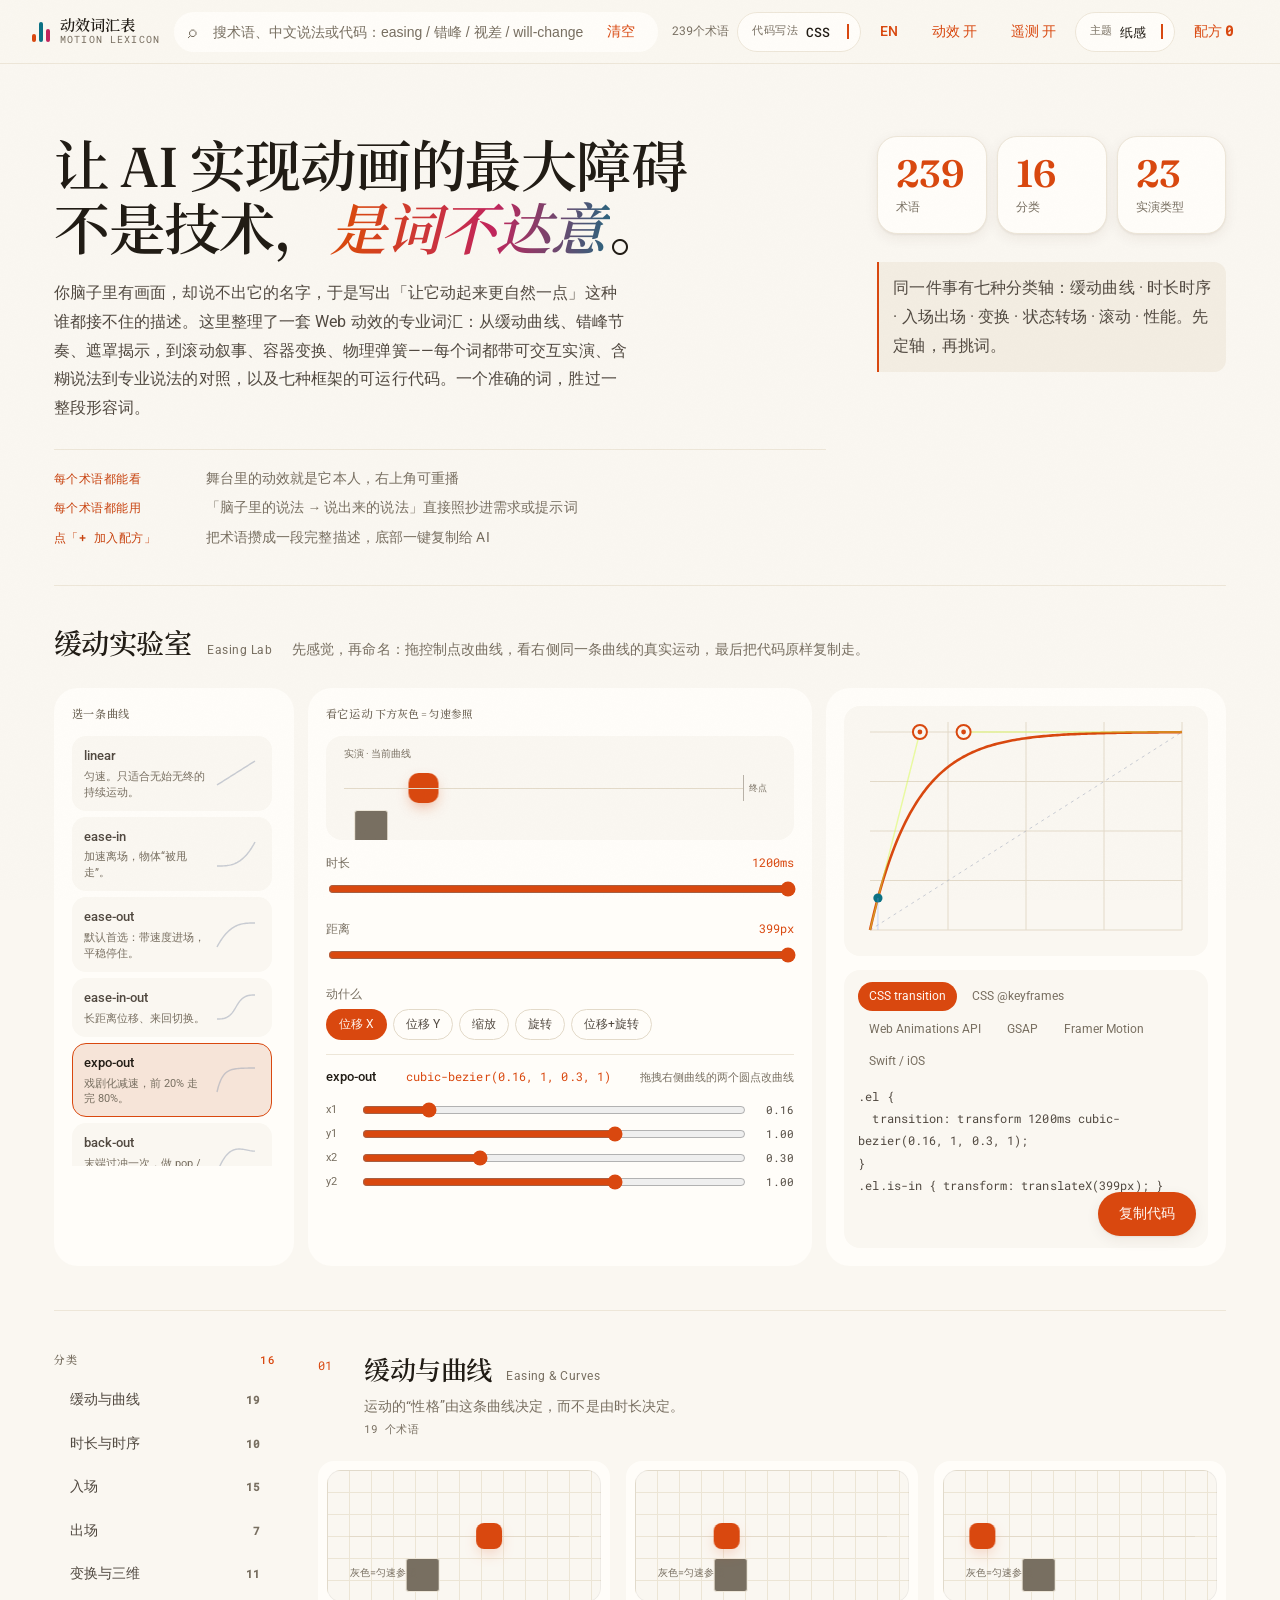
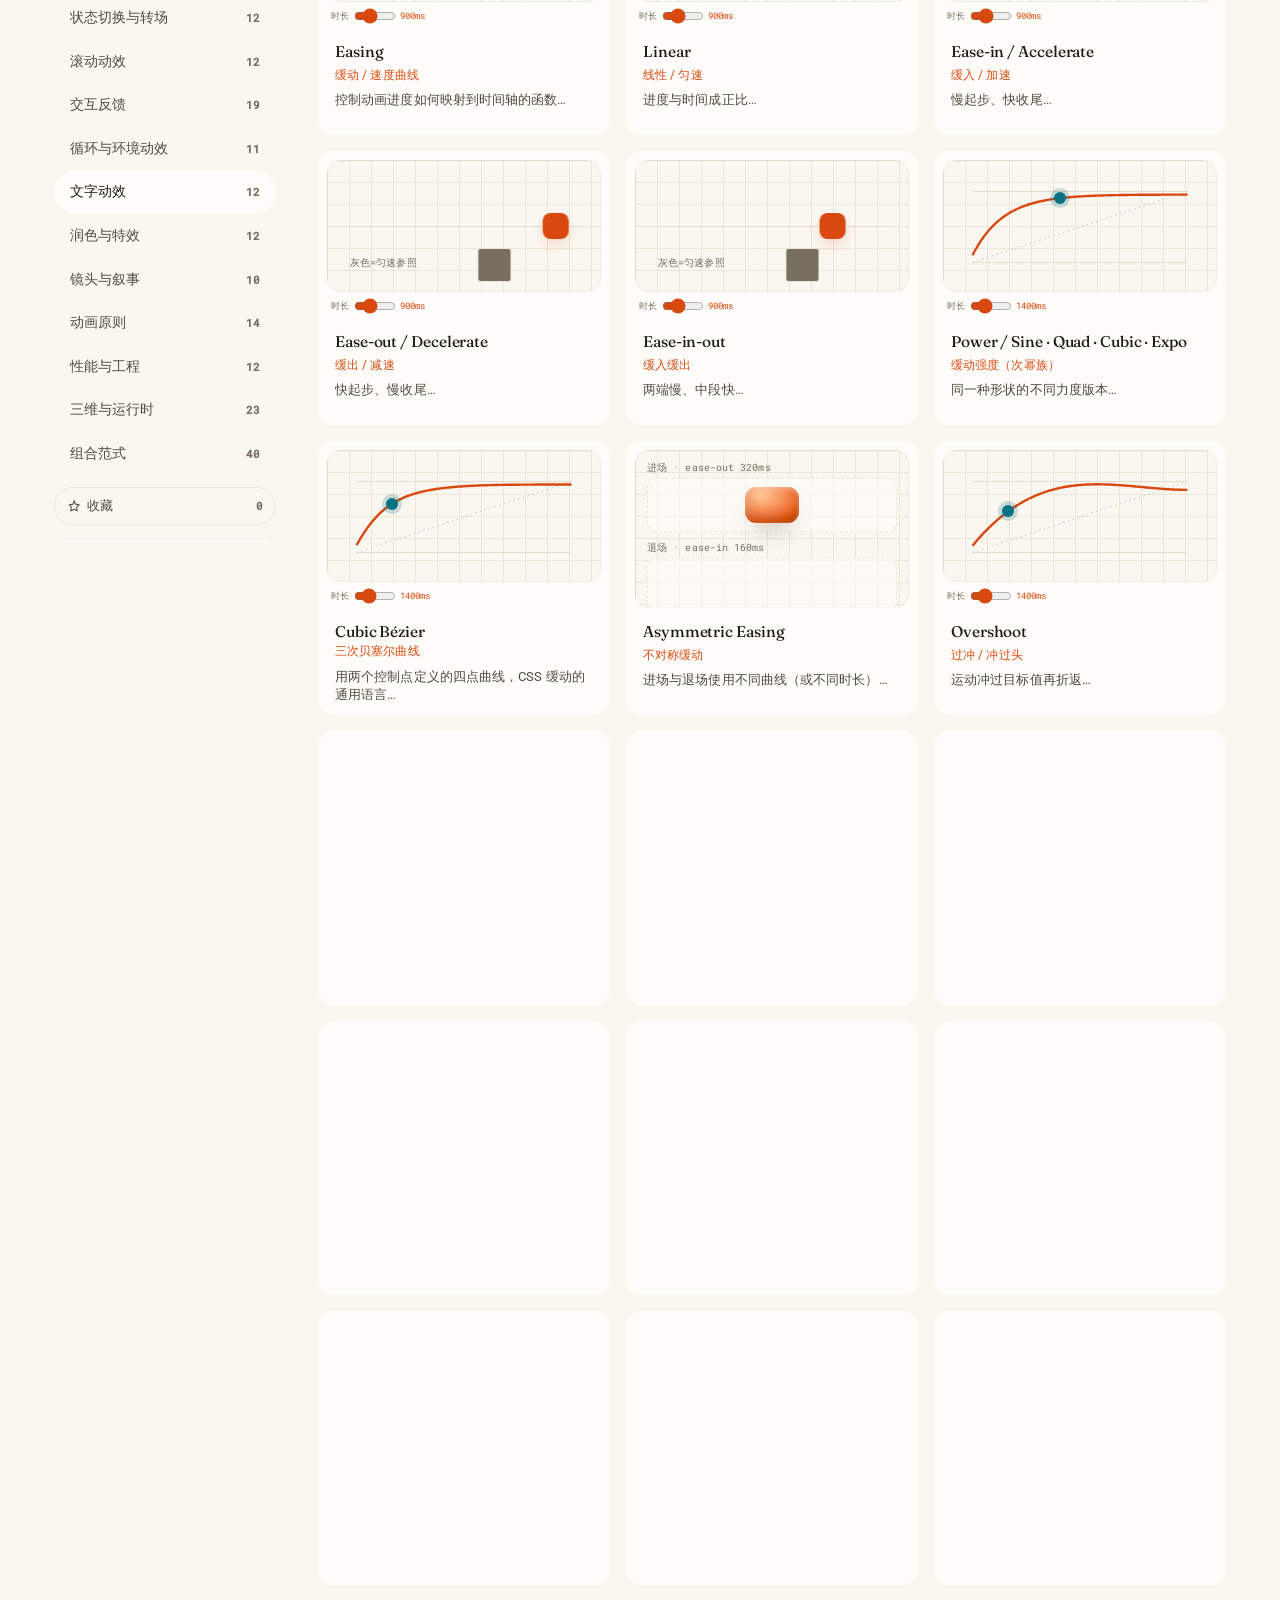
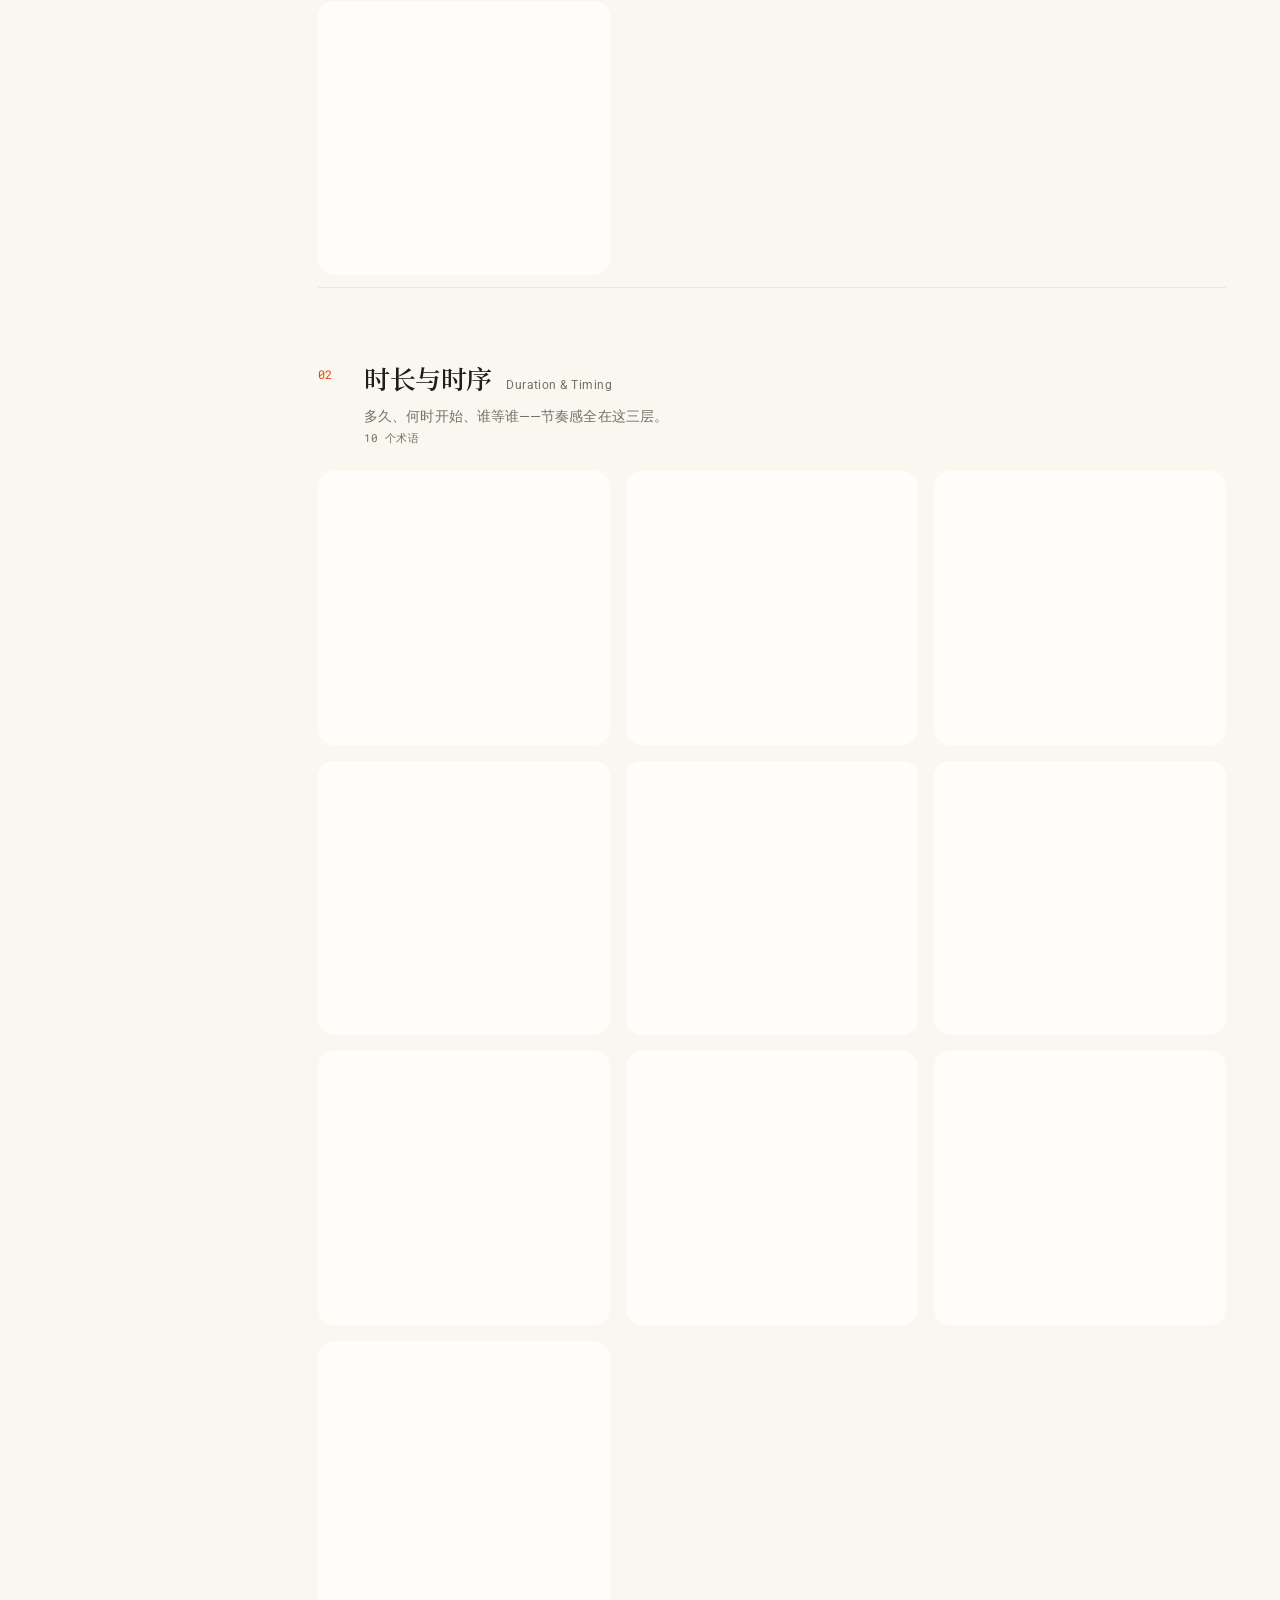
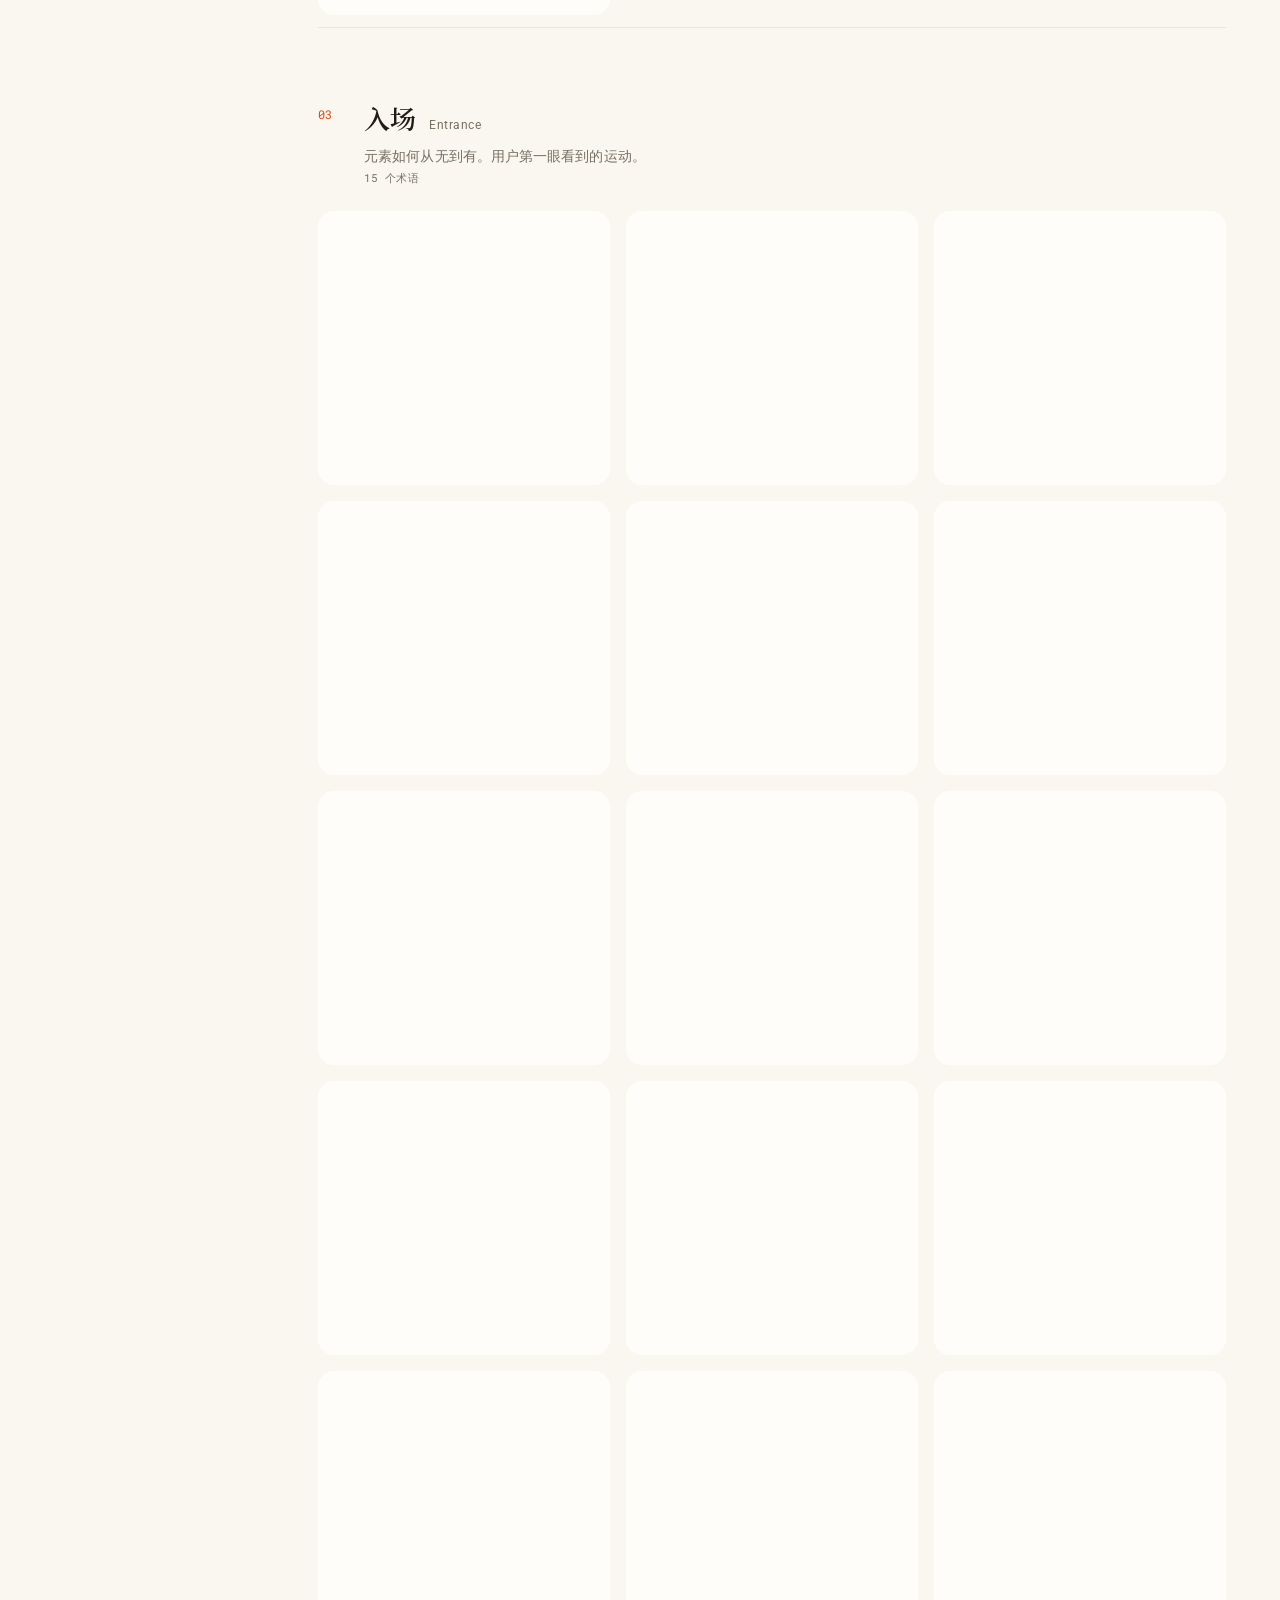
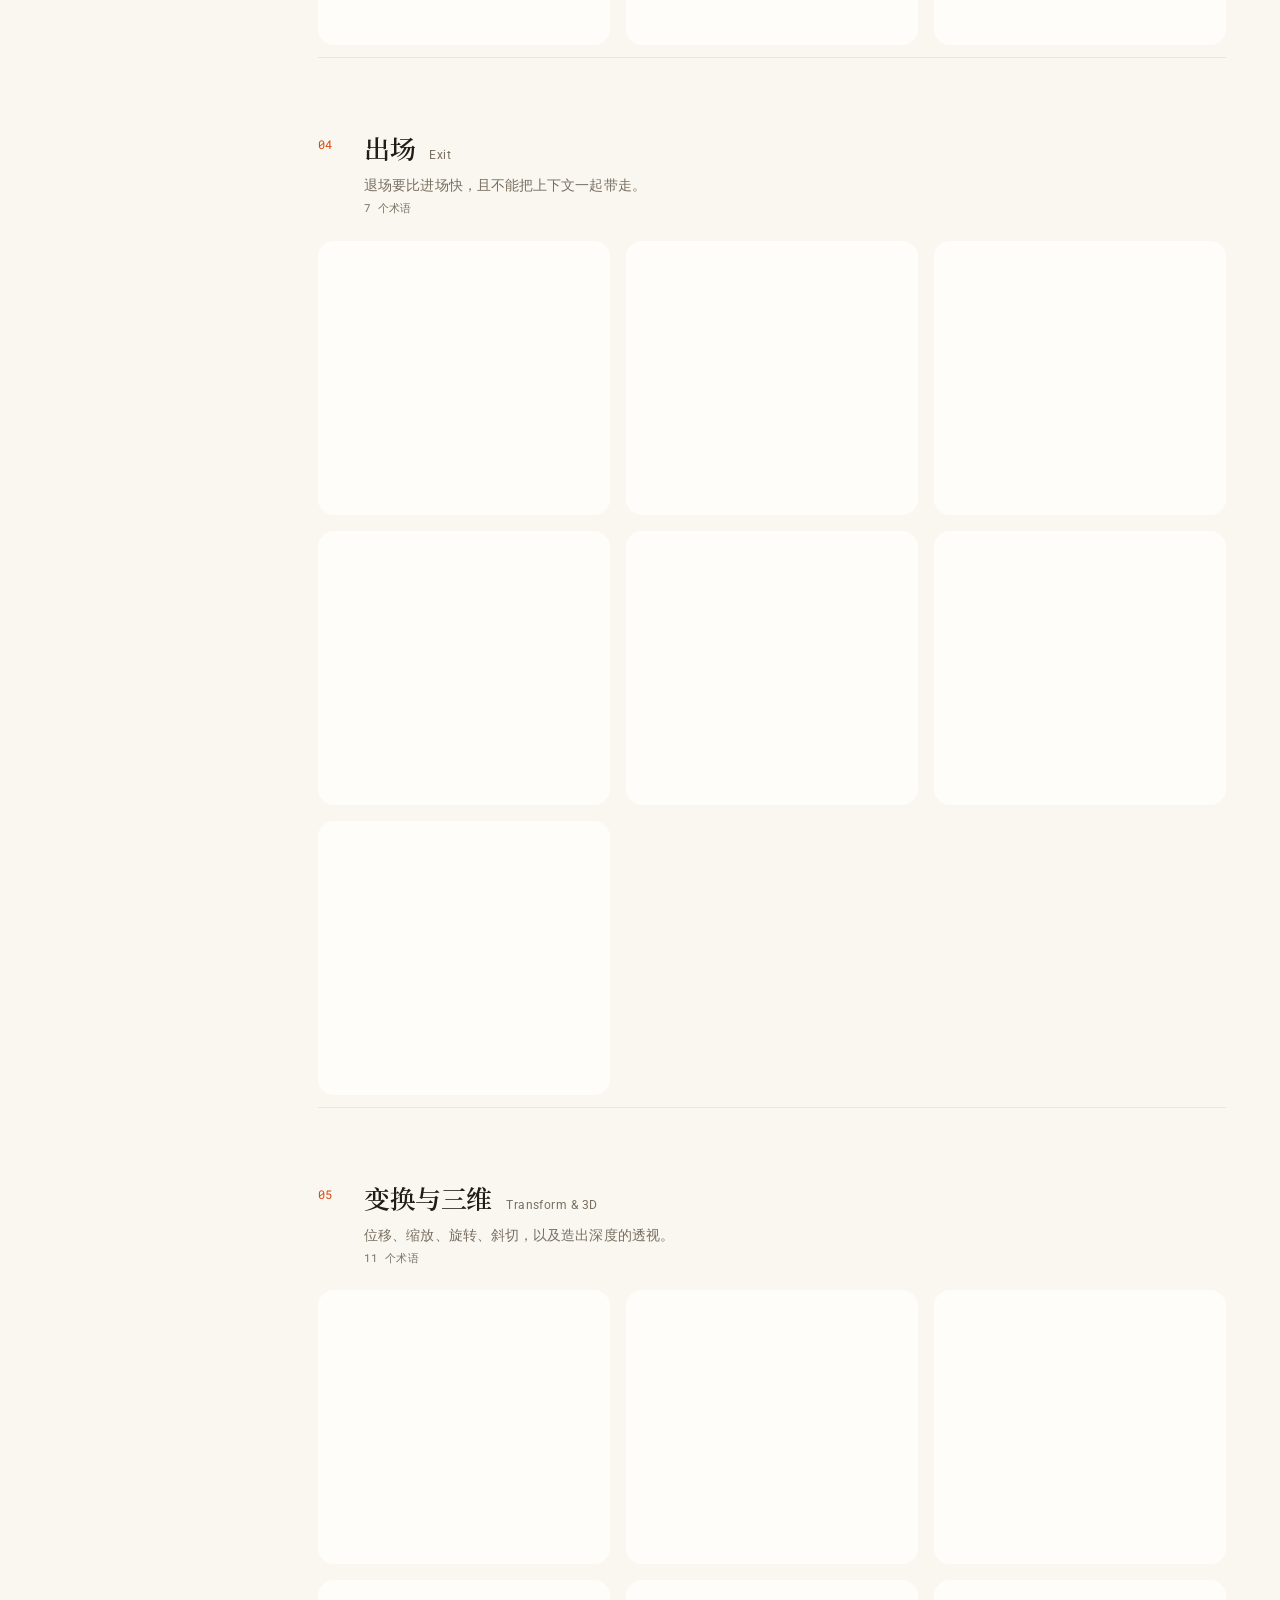
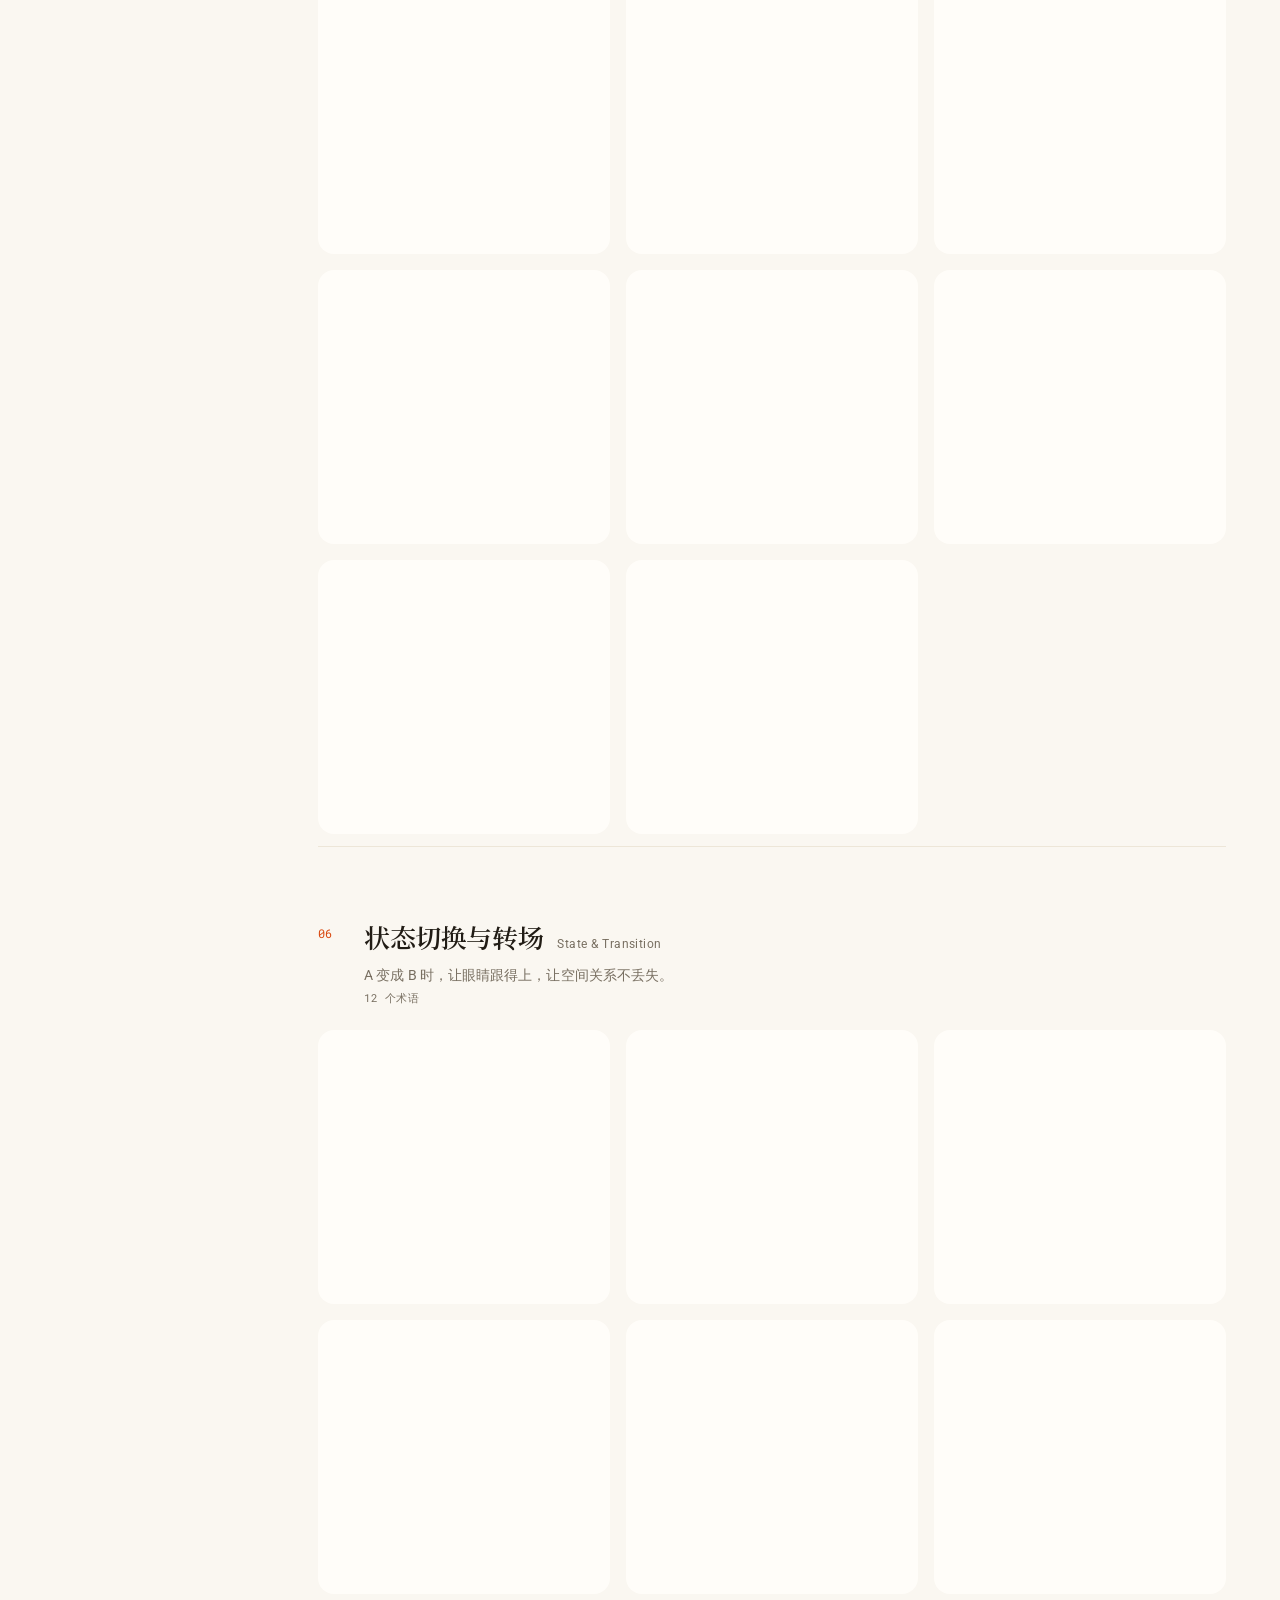
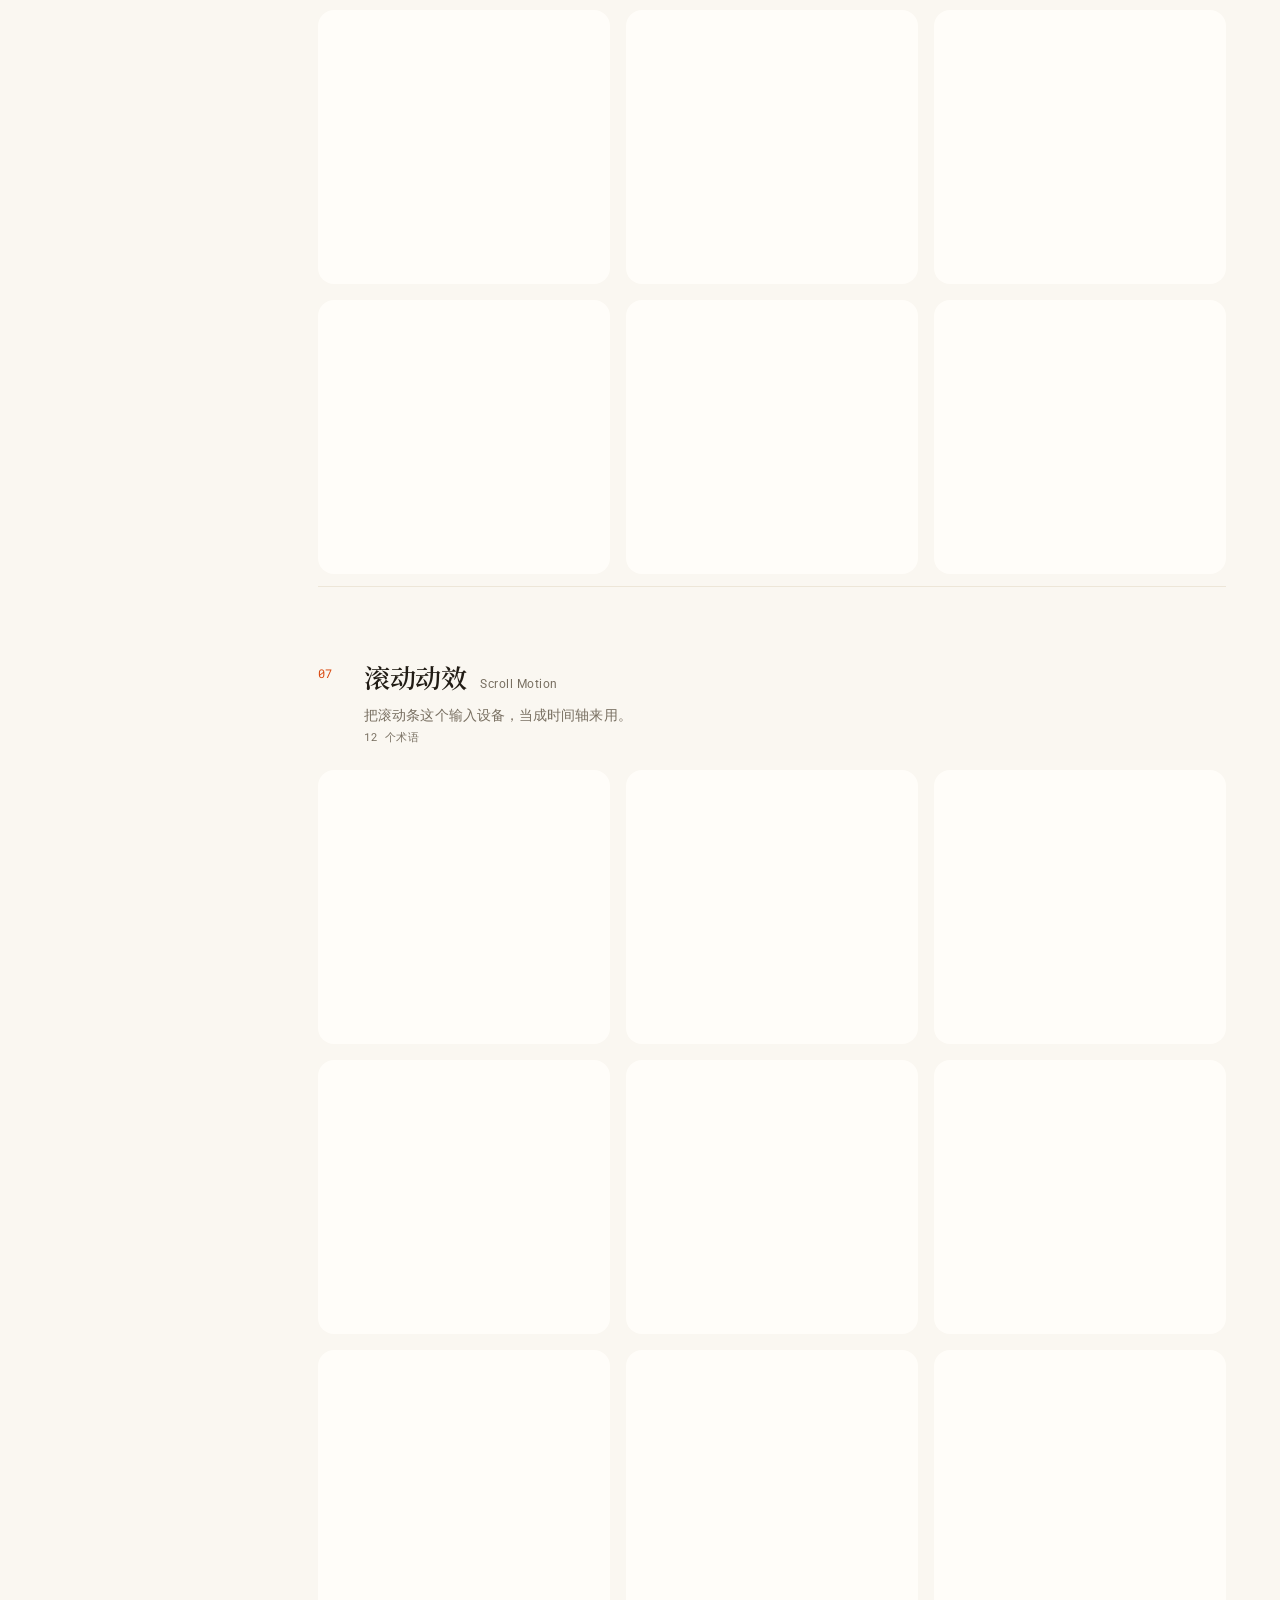
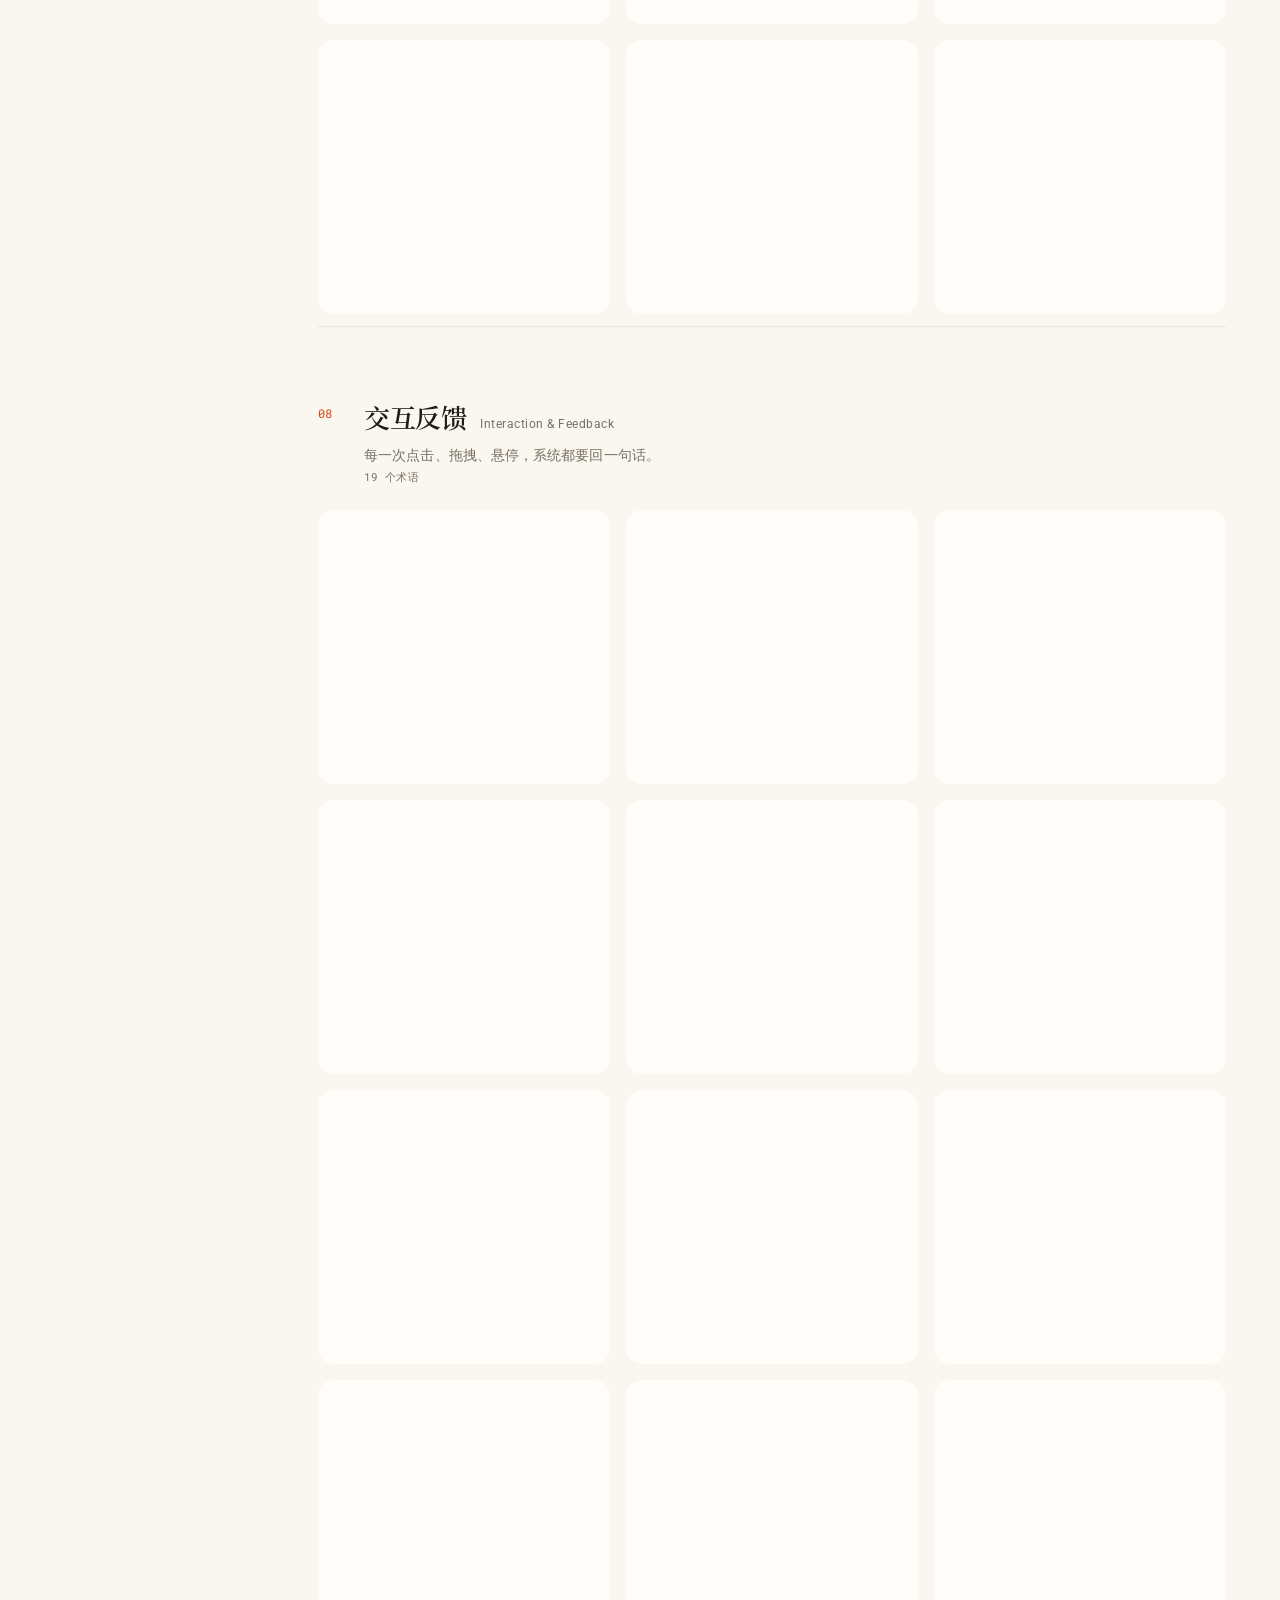
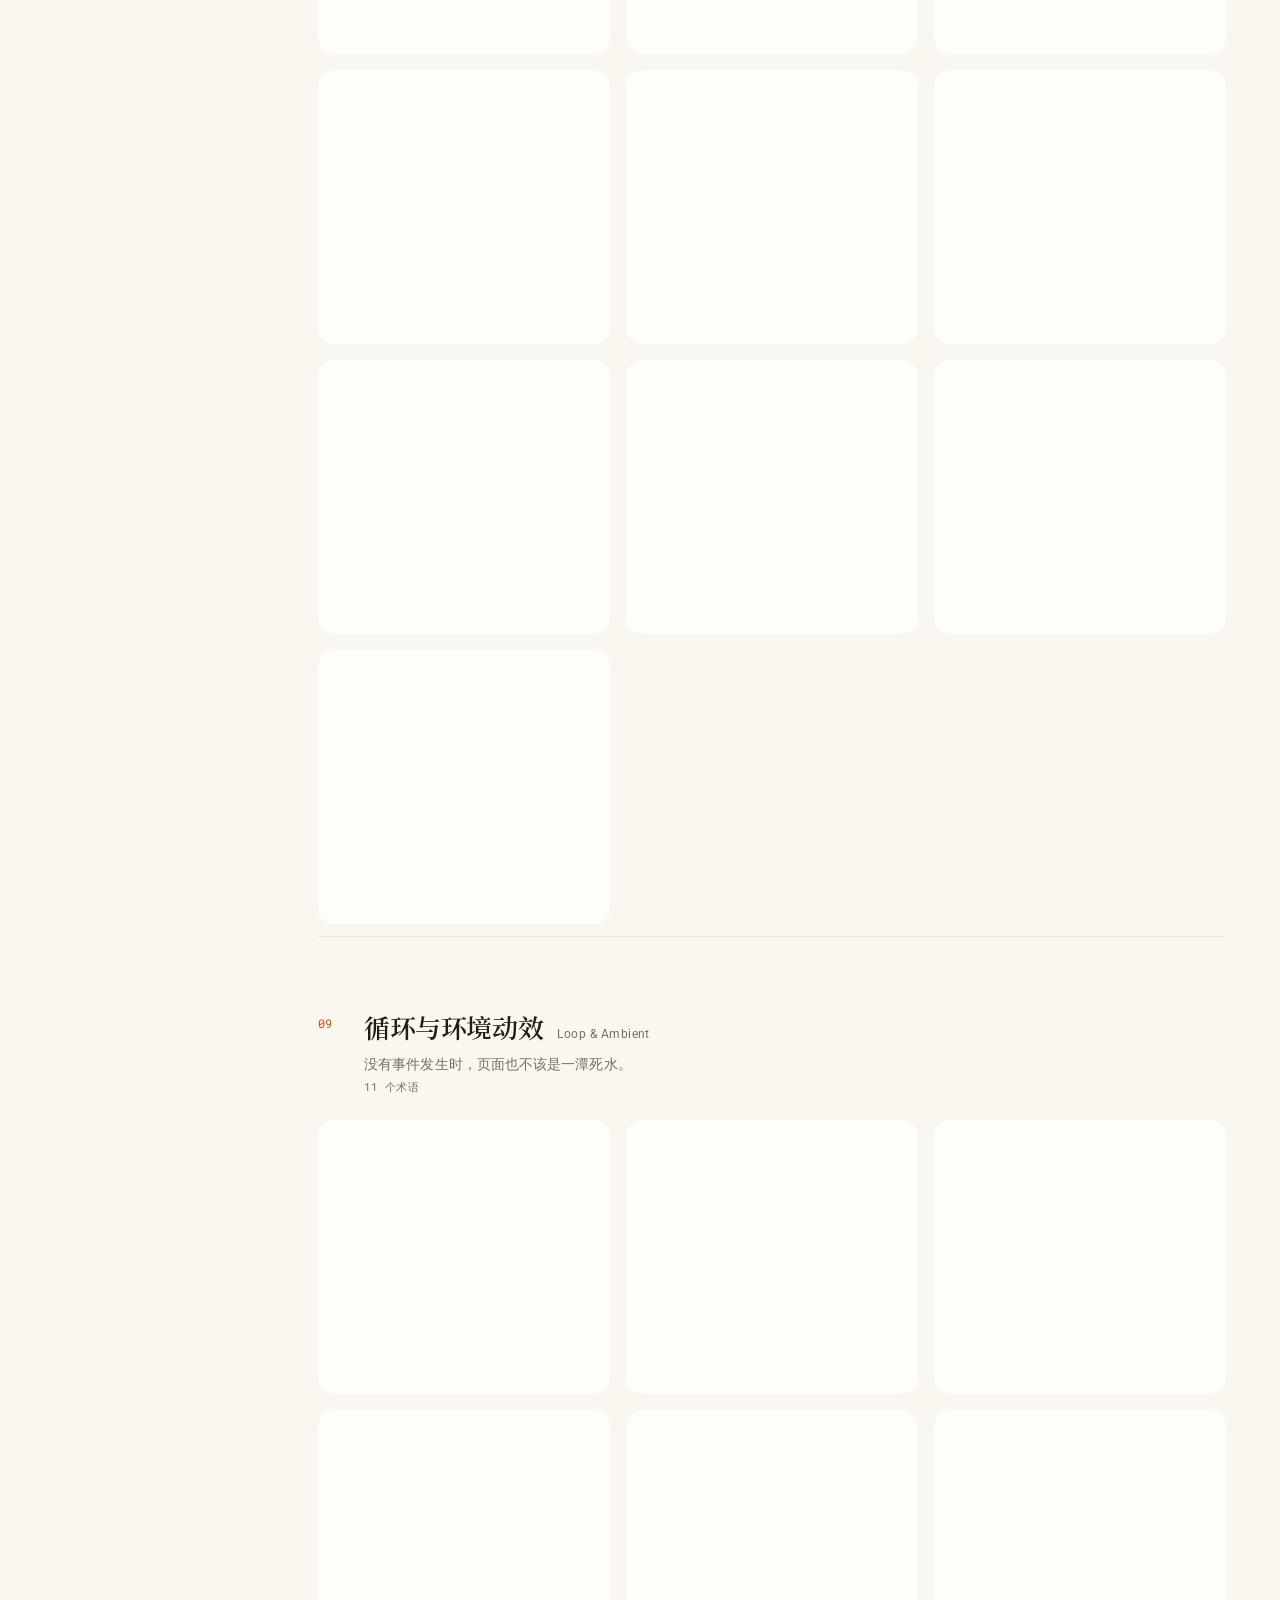
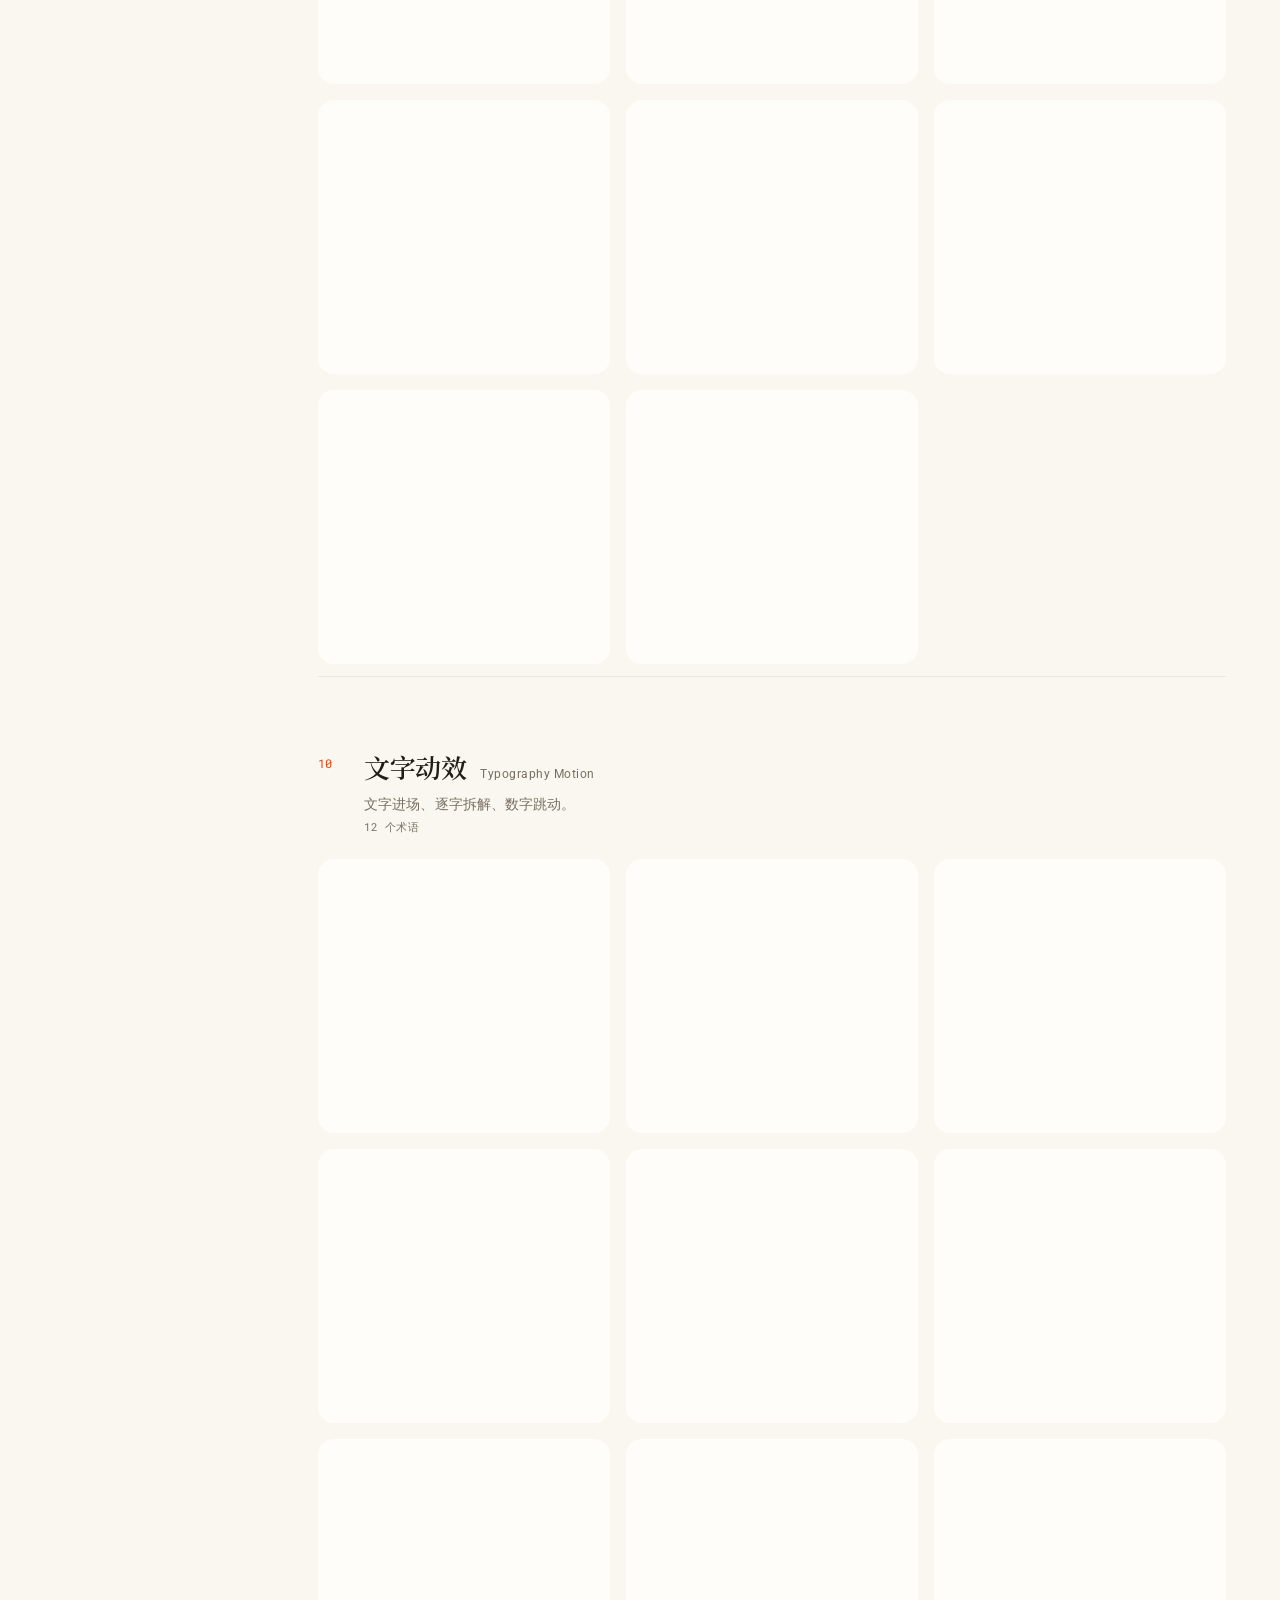
==== index.html @ bf32f0fc "fix: refine motion detail dialogs and compare wipe" ====
<!DOCTYPE html>
<html lang="zh-CN" data-theme="ember">
<head>
<meta charset="UTF-8">
<meta name="viewport" content="width=device-width, initial-scale=1">
<title>动效词汇表 · 把“那个感觉”说成专业术语</title>
<meta name="description" content="239 个 Web 动画与动效术语，16 个分类，每个都带可重播或可交互的实演效果、含糊说法到专业说法的对照，以及可直接复制的代码。让需求描述和 AI 提示词一次说清。">
<meta name="theme-color" content="#f6f2e9">
<meta property="og:title" content="动效词汇表 · Motion Lexicon">
<meta property="og:description" content="把‘那个感觉’说成专业术语：239 个动效词条、交互演示和可复制代码。">
<meta property="og:type" content="website">
<meta name="twitter:card" content="summary">
<meta name="color-scheme" content="dark light">
<link rel="stylesheet" href="assets/fonts/fonts.css?v=193">
<link rel="stylesheet" href="assets/styles.css?v=193">
<link rel="stylesheet" href="assets/hud.css?v=193">
<link rel="icon" href="data:image/svg+xml,<svg xmlns='http://www.w3.org/2000/svg' viewBox='0 0 100 100'><text y='.9em' font-size='90'>〜</text></svg>">
<!-- 首帧就定主题：等 app.js 启动才纠正的话，浅色用户每次都闪一下暗色 -->
<script>
(function () { try {
  var t = localStorage.getItem('motion-theme');
  /* 这两个旧值 app.js 的 setTheme 会迁移；首帧脚本不认就会 paper→ember 闪一下 */
  if (t === 'light') t = 'paper';
  else if (t === 'dark') t = 'ember';
  if (!t) t = window.matchMedia && window.matchMedia('(prefers-color-scheme: dark)').matches ? 'ember' : 'paper';
  if (['paper','ember','celadon','graphite','iris'].indexOf(t) < 0) t = 'paper';
  document.documentElement.dataset.theme = t;
} catch (e) {} })();
</script>
</head>
<body>
<a class="skip-link" href="#content">跳到主要内容</a>

<header class="topbar">
  <a class="brand" href="#top">
    <span class="mark" aria-hidden="true"><i></i><i></i><i></i></span>
    <span class="brand-t"><b data-i18n="brand1">动效词汇表</b><s data-i18n="brand2">MOTION LEXICON</s></span>
  </a>
  <div class="search">
    <span class="mag" aria-hidden="true">⌕</span>
    <input id="q" type="search" placeholder="搜术语、中文说法或代码：easing / 错峰 / 视差 / will-change …" aria-label="搜索动效术语" data-l10n="搜索动效术语" data-l10n-attr="aria-label" autocomplete="off">
    <button id="clear" class="mini" type="button" data-i18n="clear">清空</button>
  </div>
  <div class="top-tools">
    <span id="hitcount" class="hit" aria-live="polite"></span>
    <div class="menu" id="dialect-menu">
      <button id="dialect-btn" class="menu-btn" type="button" aria-haspopup="listbox" aria-expanded="false"
        title="同一条动效，切换成 CSS / WAAPI / GSAP / Framer / Swift / Compose / Tailwind 的写法"
        data-l10n="同一条动效，切换成 CSS / WAAPI / GSAP / Framer / Swift / Compose / Tailwind 的写法" data-l10n-attr="title">
        <span class="menu-cap" data-i18n="dialect">代码写法</span><b id="dialect-cur">CSS</b>
        <svg class="caret" width="14" height="14" viewBox="0 0 20 20" aria-hidden="true"><path d="M5.5 8 10 12.5 14.5 8" fill="none" stroke="currentColor" stroke-width="1.7" stroke-linecap="round" stroke-linejoin="round"/></svg>
      </button>
      <div class="menu-list" id="dialect-list" role="listbox" tabindex="-1"></div>
    </div>
    <button id="lang" class="ghost" type="button">EN</button>
    <button id="motion" class="ghost" type="button" aria-pressed="true">动效 开</button>
    <button id="hud" class="ghost" type="button" aria-pressed="true">遥测 开</button>
    <div class="menu" id="theme-menu">
      <button id="theme-btn" class="menu-btn" type="button" aria-haspopup="menu" aria-expanded="false"
        title="切换配色：五套调色板，默认跟随系统的深浅色偏好"
        data-l10n="切换配色：五套调色板，默认跟随系统的深浅色偏好" data-l10n-attr="title">
        <span class="menu-cap" data-i18n="themeCap">主题</span><b id="theme-cur">暗房</b>
        <svg class="caret" width="14" height="14" viewBox="0 0 20 20" aria-hidden="true"><path d="M5.5 8 10 12.5 14.5 8" fill="none" stroke="currentColor" stroke-width="1.7" stroke-linecap="round" stroke-linejoin="round"/></svg>
      </button>
      <div class="menu-list" id="theme-list" role="menu" tabindex="-1"></div>
    </div>
    <button class="ghost recipe-open" type="button"><span data-i18n="recipe">配方</span> <b id="recipe-count">0</b></button>
  </div>
  <div class="scroll-progress" id="scroll-progress" aria-hidden="true"><i></i></div>
</header>

<main id="top" tabindex="-1">
  <section class="lede">
    <div class="lede-txt">
      <h1><span data-i18n="h1a">让 AI 实现动画的最大障碍</span><br><span data-i18n="h1b">不是技术，</span><em data-i18n="h1c">是词不达意</em><span data-i18n="h1d">。</span></h1>
      <p data-i18n="lede">你脑子里有画面，却说不出它的名字，于是写出「让它动起来更自然一点」这种谁都接不住的描述。这里整理了一套 Web 动效的专业词汇：从缓动曲线、错峰节奏、遮罩揭示，到滚动叙事、容器变换、物理弹簧——每个词都带可交互实演、含糊说法 → 专业说法的对照，以及七种框架的可运行代码。一个准确的词，胜过一整段形容词。</p>
      <ul class="howto">
        <li><b data-i18n="how1">每个术语都能看</b><span data-i18n="how1s">舞台里的动效就是它本人，右上角可重播</span></li>
        <li><b data-i18n="how2">每个术语都能用</b><span data-i18n="how2s">「脑子里的说法 → 说出来的说法」直接照抄进需求或提示词</span></li>
        <li><b data-i18n="how3">点「+ 加入配方」</b><span data-i18n="how3s">把术语攒成一段完整描述，底部一键复制给 AI</span></li>
      </ul>
    </div>
    <div class="lede-side">
      <div class="stat"><b id="stat-terms">0</b><s data-i18n="terms">术语</s></div>
      <div class="stat"><b id="stat-cats">0</b><s data-i18n="cats">分类</s></div>
      <div class="stat"><b id="stat-kinds">0</b><s data-i18n="kinds">实演类型</s></div>
      <p class="axis" data-i18n="axis">同一件事有七种分类轴：缓动曲线 · 时长时序 · 入场出场 · 变换 · 状态转场 · 滚动 · 性能。先定轴，再挑词。</p>
    </div>
  </section>

  <!-- ============ 缓动实验室 ============ -->
  <section class="lab" id="lab">
    <header class="lab-hd">
      <h2><span data-i18n="labHd">缓动实验室</span> <span class="cat-en" data-i18n="labEn">Easing Lab</span></h2>
      <p data-i18n="labP">先感觉，再命名：拖控制点改曲线，看右侧同一条曲线的真实运动，最后把代码原样复制走。</p>
    </header>

    <div class="lab-grid">
      <div class="lab-col picks">
        <h4 data-i18n="labPick">选一条曲线</h4>
        <div id="lab-list" class="ease-list"></div>
      </div>

      <div class="lab-col preview">
        <h4><span data-i18n="labWatch">看它运动</span> <span class="hint-sm" data-i18n="labRef">灰色 = 匀速参照</span></h4>
        <div class="pv">
          <span class="pv-lbl" data-l10n="实演 · 当前曲线">实演 · 当前曲线</span>
          <i id="pv-ref" class="pv-dot ref"></i>
          <i id="pv-live" class="pv-dot live"></i>
          <span class="pv-rail"></span>
        </div>
        <div class="lab-row">
          <label for="lab-dur"><span data-i18n="labDur">时长</span> <output id="lab-dur-v">1200ms</output></label>
          <input id="lab-dur" type="range" min="80" max="1200" step="20" value="1200">
        </div>
        <div class="lab-row">
          <label for="lab-dist"><span data-i18n="labDist">距离</span> <output id="lab-dist-v">96px</output></label>
          <input id="lab-dist" type="range" min="24" max="180" step="4" value="96">
        </div>
        <div class="lab-row">
          <label data-i18n="labProp">动什么</label>
          <div id="lab-props" class="pt-row">
            <button type="button" class="pt on" data-p="x" data-l10n="位移 X">位移 X</button>
            <button type="button" class="pt" data-p="y" data-l10n="位移 Y">位移 Y</button>
            <button type="button" class="pt" data-p="scale" data-l10n="缩放">缩放</button>
            <button type="button" class="pt" data-p="rotate" data-l10n="旋转">旋转</button>
            <button type="button" class="pt" data-p="combo" data-l10n="位移+旋转">位移+旋转</button>
          </div>
        </div>
        <div class="bezier">
          <div class="bz-hd"><b id="lab-ease-name">expo-out</b><code id="lab-ease-css">cubic-bezier()</code><span id="lab-handles" class="hint-sm"></span></div>
          <div class="bz-row" data-i="0"><label for="pt-0">x1</label><input id="pt-0" type="range" min="0" max="1" step="0.01" value="0.16"><output id="ptv-0">0.16</output></div>
          <div class="bz-row" data-i="1"><label for="pt-1">y1</label><input id="pt-1" type="range" min="-1" max="2" step="0.02" value="1"><output id="ptv-1">1.00</output></div>
          <div class="bz-row" data-i="2"><label for="pt-2">x2</label><input id="pt-2" type="range" min="0" max="1" step="0.01" value="0.3"><output id="ptv-2">0.30</output></div>
          <div class="bz-row" data-i="3"><label for="pt-3">y2</label><input id="pt-3" type="range" min="-1" max="2" step="0.02" value="1"><output id="ptv-3">1.00</output></div>
        </div>
      </div>

      <div class="lab-col curve-out">
        <canvas id="lab-curve" role="img" aria-label="缓动曲线预览" data-l10n="缓动曲线预览" data-l10n-attr="aria-label"></canvas>
        <div class="code-out">
          <div id="lab-tabs" class="ltabs"></div>
          <pre><code id="lab-code"></code></pre>
          <button id="lab-copy" class="solid" type="button" data-i18n="labCopy">复制代码</button>
        </div>
      </div>
    </div>
  </section>

  <!-- ============ 术语表 ============ -->
  <div class="shell" id="content">
    <aside class="side">
      <h3><span data-i18n="sideCats">分类</span> <b id="stat-cats2">16</b></h3>
      <nav id="nav" class="nav"></nav>
      <button id="fav-filter" class="fav-chip" type="button" aria-pressed="false">
        <svg width="14" height="14" viewBox="0 0 20 20" aria-hidden="true"><path d="M10 2.6l2.3 4.7 5.2.8-3.8 3.7.9 5.2-4.6-2.4-4.6 2.4.9-5.2L3.4 8.1l5.2-.8z" fill="none" stroke="currentColor" stroke-width="1.5" stroke-linejoin="round"/></svg>
        <span data-i18n="fav">收藏</span> <b id="fav-count">0</b>
      </button>
      <div class="side-note">
        <b data-i18n="tip">提示</b>
        <p data-i18n="tipP">按 / 定位搜索，Esc 清空。左侧点分类可只看该类。</p>
      </div>
    </aside>
    <div class="content">
      <p id="empty" class="empty" hidden data-l10n="没有匹配的术语。换个说法试试，比如「弹」「糊」「跟手」「掉帧」。">没有匹配的术语。换个说法试试，比如「弹」「糊」「跟手」「掉帧」。</p>
      <div id="sections"></div>
    </div>
  </div>

  <footer class="foot">
    <div>
      <h4 data-i18n="refs">参考与延伸阅读</h4>
      <ul class="refs">
        <li><a href="https://www.aidesign.guide/dictionary/animation-vocabulary" target="_blank" rel="noopener">Animation Vocabulary · The AI Design Guide</a><span data-l10n="约 80 词、按用途分 12 类">约 80 词、按用途分 12 类</span></li>
        <li><a href="https://schoolofmotion.com/blog/motion-design-dictionary" target="_blank" rel="noopener">The Essential Motion Design Dictionary · School of Motion</a><span data-l10n="140+ 行业词条">140+ 行业词条</span></li>
        <li><a href="https://www.mythstudio.co.uk/glossary" target="_blank" rel="noopener">Animation Glossary · Myth Studio</a><span data-l10n="按制作流程分类">按制作流程分类</span></li>
        <li><a href="https://videobolt.net/motion-graphics-glossary" target="_blank" rel="noopener">Motion Graphics Glossary · Videobolt</a><span data-l10n="镜头 / 光效 / 色彩">镜头 / 光效 / 色彩</span></li>
        <li><a href="https://easings.net/zh-cn" target="_blank" rel="noopener" data-l10n="Easings.net（简中）">Easings.net（简中）</a><span data-l10n="缓动函数速查">缓动函数速查</span></li>
        <li><a href="https://github.com/dylantarre/animation-principles" target="_blank" rel="noopener">dylantarre/animation-principles</a><span data-l10n="按领域整理的动效原则">按领域整理的动效原则</span></li>
        <li><span data-l10n="图片来源：人像摄影素材由本站收录；风景照片来自 Wikimedia Commons（CC 授权），完整署名见 assets/img/ATTRIBUTION.md">图片来源：人像摄影素材由本站收录；风景照片来自 Wikimedia Commons（CC 授权），完整署名见 assets/img/ATTRIBUTION.md</span></li>
      </ul>
    </div>
    <div class="foot-self">
      <h4 data-i18n="selfHd">这个站点自己也是一份用例</h4>
      <p data-i18n="selfP">卡片入场用 rise-in + stagger，循环动效离屏即暂停（IntersectionObserver），性能区只动 transform 与 opacity，主题与减弱动效偏好存在 localStorage，并响应 <code>prefers-reduced-motion</code>。</p>
    </div>
  </footer>
</main>

<!-- ============ 术语详情页（整页，可返回，卡片形变而来） ============ -->
<section id="page" class="page" aria-labelledby="page-title" tabindex="-1" hidden>
  <div class="page-inner">
    <div class="crumb-bar">
      <button id="page-back" class="crumb-back" type="button">
        <svg width="15" height="15" viewBox="0 0 20 20" aria-hidden="true"><path d="M11.5 5 6.5 10l5 5" fill="none" stroke="currentColor" stroke-width="1.7" stroke-linecap="round" stroke-linejoin="round"/></svg>
        <span data-i18n="backTo">术语图鉴</span>
      </button>
      <span class="crumb-sep" aria-hidden="true">›</span>
      <b id="page-crumb" class="crumb-here"></b>
      <div class="crumb-acts">
        <button id="page-fav" class="icon-btn" type="button" aria-pressed="false" aria-label="收藏这个术语" data-l10n="收藏这个术语" data-l10n-attr="aria-label">
          <svg width="18" height="18" viewBox="0 0 20 20" aria-hidden="true"><path d="M10 2.6l2.3 4.7 5.2.8-3.8 3.7.9 5.2-4.6-2.4-4.6 2.4.9-5.2L3.4 8.1l5.2-.8z" fill="none" stroke="currentColor" stroke-width="1.4" stroke-linejoin="round"/></svg>
        </button>
        <button id="page-copy" class="line-btn" type="button">
          <svg width="15" height="15" viewBox="0 0 20 20" aria-hidden="true"><rect x="6.5" y="6.5" width="9" height="10" rx="2" fill="none" stroke="currentColor" stroke-width="1.4"/><path d="M4.5 13.5v-8a2 2 0 0 1 2-2h6" fill="none" stroke="currentColor" stroke-width="1.4" stroke-linecap="round"/></svg>
          <span data-i18n="copyMd">复制为 Markdown</span>
        </button>
      </div>
    </div>
    <article id="page-body" class="page-body"></article>
  </div>
  <nav class="edge-nav" aria-label="上一条 / 下一条" data-l10n="上一条 / 下一条" data-l10n-attr="aria-label">
    <button id="page-prev" class="edge-pill left" type="button"><i aria-hidden="true">←</i><span></span></button>
    <button id="page-next" class="edge-pill right" type="button"><span></span><i aria-hidden="true">→</i></button>
  </nav>
</section>

<!-- ============ 配方抽屉 ============ -->
<div class="recipe" id="recipe" hidden>
  <div class="recipe-in">
    <header>
      <b data-i18n="recTitle">动效配方</b>
      <span class="hint-sm" data-i18n="recSub">把下面这段直接贴给 AI 或写进需求文档</span>
      <button id="recipe-close" class="mini" type="button" data-i18n="recCollapse">收起</button>
    </header>
    <div id="recipe-chips" class="rchip-row"></div>
    <textarea id="recipe-out" rows="6" readonly spellcheck="false" aria-label="配方文本" data-l10n="配方文本" data-l10n-attr="aria-label"></textarea>
    <button id="recipe-copy" class="solid" type="button" data-i18n="recCopy">复制这段描述</button>
  </div>
</div>

<!-- 全部 defer：下载更早并行、不阻塞解析，defer 保证按文档顺序执行，全局变量依赖不受影响 -->
<script defer src="assets/ease.js?v=193"></script>
<script defer src="assets/data1.js?v=193"></script>
<script defer src="assets/data2.js?v=193"></script>
<script defer src="assets/app.js?v=193"></script>
<script defer src="assets/motion.js?v=193"></script>
<script defer src="assets/runtime.js?v=193"></script>
<script defer src="assets/compound.js?v=193"></script>
<script defer src="assets/refs.js?v=193"></script>
<script defer src="assets/hud.js?v=193"></script>
<script defer src="assets/params.js?v=193"></script>
<script defer src="assets/dialects.js?v=193"></script>
<script defer src="assets/i18n.js?v=193"></script>
<script defer src="assets/lab.js?v=193"></script>
</body>
</html>
---- assets/fonts/fonts.css ----
/* 自动生成，请勿手改：python3 fonts.py
   字符集来自本仓真实文本（index.html + assets/*.js 字面量 + CSS content），
   family/style/weight 与原 Google Fonts 请求一致，所以字体匹配结果不变。
   中文按 unicode-range 分片，浏览器只下渲染需要的那几片；URL 带内容哈希，覆盖即失效。
   缺字时 --disp 仍回落到 Songti SC / STSong，不会出豆腐块。 */
@font-face{font-family:'Fraunces';font-style:normal;font-weight:460;font-display:swap;src:url('fraunces-460.woff2?v=ab3c0eaf') format('woff2')}
@font-face{font-family:'Fraunces';font-style:normal;font-weight:600;font-display:swap;src:url('fraunces-600.woff2?v=e1e0d463') format('woff2')}
@font-face{font-family:'Fraunces';font-style:italic;font-weight:420;font-display:swap;src:url('fraunces-italic-420.woff2?v=5141f962') format('woff2')}
@font-face{font-family:'Fraunces';font-style:italic;font-weight:560;font-display:swap;src:url('fraunces-italic-560.woff2?v=51005a47') format('woff2')}
@font-face{font-family:'Roboto';font-style:normal;font-weight:400;font-display:swap;src:url('roboto-400.woff2?v=b521aad0') format('woff2')}
@font-face{font-family:'Roboto';font-style:normal;font-weight:500;font-display:swap;src:url('roboto-500.woff2?v=4deab65b') format('woff2')}
@font-face{font-family:'Roboto';font-style:normal;font-weight:700;font-display:swap;src:url('roboto-700.woff2?v=807bd474') format('woff2')}
@font-face{font-family:'Roboto Mono';font-style:normal;font-weight:400;font-display:swap;src:url('roboto-mono-400.woff2?v=da54f4c3') format('woff2')}
@font-face{font-family:'Roboto Mono';font-style:normal;font-weight:500;font-display:swap;src:url('roboto-mono-500.woff2?v=7b1c7559') format('woff2')}
@font-face{font-family:'Noto Serif SC';font-style:normal;font-weight:560;font-display:swap;src:url('noto-serif-sc-560-c0-0.woff2?v=be060e28') format('woff2');unicode-range:U+2013-2014,U+2019,U+201C-201D,U+2026,U+203A,U+2190,U+2192-2194,U+2197,U+21BB,U+21C4-21C5,U+2212,U+221D,U+2264,U+22EE,U+2315,U+2588,U+2591-2592,U+259A,U+259E,U+25CF,U+2713,U+2717,U+3001-3002,U+300C-300D,U+301C,U+4E00,U+4E03,U+4E07,U+4E09-4E0B,U+4E0D-4E0E,U+4E13-4E14,U+4E1A,U+4E1C-4E1D,U+4E22,U+4E24-4E25,U+4E2A,U+4E2D,U+4E30,U+4E32,U+4E34,U+4E3A-4E3B,U+4E3D,U+4E45,U+4E48-4E49,U+4E4B,U+4E4E,U+4E50,U+4E58,U+4E5F,U+4E66,U+4E71,U+4E86,U+4E88,U+4E8B-4E8C,U+4E8E,U+4E91-4E92,U+4E94,U+4E9B,U+4EA1,U+4EA4,U+4EA6-4EA7,U+4EAB,U+4EAE,U+4EBA,U+4EC0,U+4EC5,U+4ECA,U+4ECD-4ECE,U+4ED6,U+4ED8,U+4EE3-4EE5,U+4EEA,U+4EF0,U+4EF6-4EF7,U+4EFB,U+4EFD,U+4F17-4F18,U+4F1A,U+4F20,U+4F24,U+4F2A,U+4F2F,U+4F38,U+4F3C,U+4F46,U+4F4D-4F4F,U+4F53,U+4F55,U+4F59,U+4F5C,U+4F60,U+4F7F,U+4F8B,U+4F9B,U+4F9D,U+4FA7,U+4FBF,U+4FDD,U+4FE1,U+4FEE-4FEF,U+500D,U+5012,U+5019,U+503C,U+503E,U+5047,U+504F,U+505A,U+505C,U+5074,U+5076,U+50CF,U+513F-5141,U+5143-5145,U+5148-5149,U+514B,U+514D,U+5165,U+5168,U+516B-516C,U+5171,U+5173,U+5175-5178,U+5185,U+518D,U+5192,U+5199,U+51B2-51B3,U+51BB,U+51C0,U+51C6,U+51CF,U+51D1,U+51E0,U+51ED,U+51F6,U+51FA-51FB,U+51FD,U+5200,U+5206-5207,U+5212,U+5217,U+5219-521A,U+521D,U+5220,U+5224,U+5229,U+522B,U+5230,U+5236-5238,U+523B,U+524D,U+5256,U+5267,U+5269-526A,U+526F,U+5272,U+529B,U+529F-52A1,U+52A8,U+52AB,U+52B1-52B2,U+52BF,U+52FE,U+5300,U+5305,U+5316,U+5339-533B,U+5341,U+5343,U+5347,U+534A,U+534E,U+5355,U+535A,U+5360-5361,U+536B,U+5370-5371,U+5373-5374,U+5377-5378,U+5385-5386,U+538B,U+539A,U+539F,U+53BB,U+53C2,U+53C8-53CD,U+53D1,U+53D6-53D9,U+53E0,U+53E3-53E6,U+53EA-53EB,U+53EF-53F0,U+53F2-53F3,U+53F6-53F7,U+5403-5404,U+5408-5409,U+540C-540E,U+5411,U+5426-5427,U+542B-542C,U+542F,U+5438-5439,U+5446,U+5448,U+544A,U+5457-5458,U+5468,U+5473,U+547C-547D,U+548C,U+5494,U+54C1,U+54CD,U+54D2,U+54E8,U+54EA,U+552F,U+5546,U+556A,U+5582,U+559C,U+55B7,U+55BB,U+5668,U+566A,U+56DB,U+56DE,U+56E0,U+56F4,U+56FA,U+56FE,U+5706,U+5708,U+5728,U+5730,U+573A,U+574F-5751,U+5757,U+575B,U+5761,U+5768,U+5782,U+578B,U+57DF,U+57FA,U+5806,U+5835,U+584C,U+5851,U+5854,U+585E,U+586B,U+5883,U+5899,U+589E,U+58A8,U+58C1,U+58EB,U+58F0,U+5904,U+5907,U+590D,U+5916,U+591A,U+591C,U+591F,U+5927,U+5929-592A,U+5931,U+5934,U+5938-5939,U+5947,U+594F,U+5954,U+5956-5957,U+597D,U+5982,U+59CB,U+59FF,U+5B50,U+5B54,U+5B57-5B58,U+5B66,U+5B83,U+5B88-5B89,U+5B8C,U+5B98,U+5B9A,U+5B9C,U+5B9E,U+5BA1-5BA4,U+5BB6,U+5BB9,U+5BBD,U+5BC6,U+5BCC,U+5BDF,U+5BF8-5BF9,U+5BFC,U+5C01,U+5C04,U+5C06,U+5C0F,U+5C11,U+5C14,U+5C16,U+5C24,U+5C31,U+5C3A,U+5C3C-5C3E,U+5C40,U+5C42,U+5C45,U+5C4F,U+5C51,U+5C55,U+5C5E,U+5C65,U+5C71,U+5CAD,U+5CF0,U+5D29,U+5D4C,U+5DE5-5DE7,U+5DEE,U+5DF1-5DF2,U+5DF4,U+5E03,U+5E08,U+5E26-5E27,U+5E2E,U+5E38,U+5E42,U+5E45,U+5E55}
@font-face{font-family:'Noto Serif SC';font-style:normal;font-weight:560;font-display:swap;src:url('noto-serif-sc-560-c0-1.woff2?v=82f24547') format('woff2');unicode-range:U+2013-2014,U+2019,U+201C-201D,U+2026,U+203A,U+2190,U+2192-2194,U+2197,U+21BB,U+21C4-21C5,U+2212,U+221D,U+2264,U+22EE,U+2315,U+2588,U+2591-2592,U+259A,U+259E,U+25CF,U+2713,U+2717,U+3001-3002,U+300C-300D,U+301C,U+4E00,U+4E03,U+4E07,U+4E09-4E0B,U+4E0D-4E0E,U+4E13-4E14,U+4E1A,U+4E1C-4E1D,U+4E22,U+4E24-4E25,U+4E2A,U+4E2D,U+4E30,U+4E32,U+4E34,U+4E3A-4E3B,U+4E3D,U+4E45,U+4E48-4E49,U+4E4B,U+4E4E,U+4E50,U+4E58,U+4E5F,U+4E66,U+4E71,U+4E86,U+4E88,U+4E8B-4E8C,U+4E8E,U+4E91-4E92,U+4E94,U+4E9B,U+4EA1,U+4EA4,U+4EA6-4EA7,U+4EAB,U+4EAE,U+4EBA,U+4EC0,U+4EC5,U+4ECA,U+4ECD-4ECE,U+4ED6,U+4ED8,U+4EE3-4EE5,U+4EEA,U+4EF0,U+4EF6-4EF7,U+4EFB,U+4EFD,U+4F17-4F18,U+4F1A,U+4F20,U+4F24,U+4F2A,U+4F2F,U+4F38,U+4F3C,U+4F46,U+4F4D-4F4F,U+4F53,U+4F55,U+4F59,U+4F5C,U+4F60,U+4F7F,U+4F8B,U+4F9B,U+4F9D,U+4FA7,U+4FBF,U+4FDD,U+4FE1,U+4FEE-4FEF,U+500D,U+5012,U+5019,U+503C,U+503E,U+5047,U+504F,U+505A,U+505C,U+5074,U+5076,U+50CF,U+513F-5141,U+5143-5145,U+5148-5149,U+514B,U+514D,U+5165,U+5168,U+516B-516C,U+5171,U+5173,U+5175-5178,U+5185,U+518D,U+5192,U+5199,U+51B2-51B3,U+51BB,U+51C0,U+51C6,U+51CF,U+51D1,U+51E0,U+51ED,U+51F6,U+51FA-51FB,U+51FD,U+5200,U+5206-5207,U+5212,U+5217,U+5219-521A,U+521D,U+5220,U+5224,U+5229,U+522B,U+5230,U+5236-5238,U+523B,U+524D,U+5256,U+5267,U+5269-526A,U+526F,U+5272,U+529B,U+529F-52A1,U+52A8,U+52AB,U+52B1-52B2,U+52BF,U+52FE,U+5300,U+5305,U+5316,U+5339-533B,U+5341,U+5343,U+5347,U+534A,U+534E,U+5355,U+535A,U+5360-5361,U+536B,U+5370-5371,U+5373-5374,U+5377-5378,U+5385-5386,U+538B,U+539A,U+539F,U+53BB,U+53C2,U+53C8-53CD,U+53D1,U+53D6-53D9,U+53E0,U+53E3-53E6,U+53EA-53EB,U+53EF-53F0,U+53F2-53F3,U+53F6-53F7,U+5403-5404,U+5408-5409,U+540C-540E,U+5411,U+5426-5427,U+542B-542C,U+542F,U+5438-5439,U+5446,U+5448,U+544A,U+5457-5458,U+5468,U+5473,U+547C-547D,U+548C,U+5494,U+54C1,U+54CD,U+54D2,U+54E8,U+54EA,U+552F,U+5546,U+556A,U+5582,U+559C,U+55B7,U+55BB,U+5668,U+566A,U+56DB,U+56DE,U+56E0,U+56F4,U+56FA,U+56FE,U+5706,U+5708,U+5728,U+5730,U+573A,U+574F-5751,U+5757,U+575B,U+5761,U+5768,U+5782,U+578B,U+57DF,U+57FA,U+5806,U+5835,U+584C,U+5851,U+5854,U+585E,U+586B,U+5883,U+5899,U+589E,U+58A8,U+58C1,U+58EB,U+58F0,U+5904,U+5907,U+590D,U+5916,U+591A,U+591C,U+591F,U+5927,U+5929-592A,U+5931,U+5934,U+5938-5939,U+5947,U+594F,U+5954,U+5956-5957,U+597D,U+5982,U+59CB,U+59FF,U+5B50,U+5B54,U+5B57-5B58,U+5B66,U+5B83,U+5B88-5B89,U+5B8C,U+5B98,U+5B9A,U+5B9C,U+5B9E,U+5BA1-5BA4,U+5BB6,U+5BB9,U+5BBD,U+5BC6,U+5BCC,U+5BDF,U+5BF8-5BF9,U+5BFC,U+5C01,U+5C04,U+5C06,U+5C0F,U+5C11,U+5C14,U+5C16,U+5C24,U+5C31,U+5C3A,U+5C3C-5C3E,U+5C40,U+5C42,U+5C45,U+5C4F,U+5C51,U+5C55,U+5C5E,U+5C65,U+5C71,U+5CAD,U+5CF0,U+5D29,U+5D4C,U+5DE5-5DE7,U+5DEE,U+5DF1-5DF2,U+5DF4,U+5E03,U+5E08,U+5E26-5E27,U+5E2E,U+5E38,U+5E42,U+5E45,U+5E55}
@font-face{font-family:'Noto Serif SC';font-style:normal;font-weight:560;font-display:swap;src:url('noto-serif-sc-560-c1-0.woff2?v=71020248') format('woff2');unicode-range:U+5E72-5E74,U+5E76,U+5E7F,U+5E86,U+5E8F,U+5E93-5E95,U+5EA6,U+5EC9-5ECA,U+5EF6,U+5EFA,U+5F00,U+5F02-5F03,U+5F0F,U+5F15,U+5F1F-5F20,U+5F26-5F27,U+5F2F,U+5F31,U+5F39-5F3A,U+5F52-5F53,U+5F55,U+5F57,U+5F62,U+5F69,U+5F71,U+5F80,U+5F84-5F85,U+5F88,U+5F8B,U+5F97,U+5FAA,U+5FAE,U+5FBD,U+5FC3,U+5FC5-5FC6,U+5FCC,U+5FD7-5FD8,U+5FEB,U+5FF5,U+5FFD,U+6000-6001,U+600E,U+601D,U+6027,U+603B,U+6052,U+6062,U+6069,U+606F,U+60A0,U+60AC,U+60C5,U+60CA,U+60EF,U+60F3,U+610F,U+611F,U+614E,U+6162,U+61C2,U+620F-6211,U+6216,U+622A,U+6233,U+6237,U+623F-6241,U+6247,U+624B,U+624D,U+6253-6254,U+6258,U+6267,U+6269,U+626B,U+626D,U+6270,U+6279,U+627E-6280,U+6284,U+628A,U+6293,U+6295-6296,U+6298,U+629B,U+62A2,U+62A5,U+62AC,U+62BD,U+62C6,U+62C9,U+62CD,U+62D2,U+62D6,U+62DB,U+62DF,U+62E2,U+62E9,U+62FC-62FD,U+62FF,U+6301-6302,U+6307,U+6309,U+6311,U+6316,U+6321,U+6324-6325,U+632A,U+635F,U+6362,U+636E,U+6388-6389,U+6392,U+63A0,U+63A2,U+63A5,U+63A7-63A8,U+63B7,U+63CF-63D0,U+63D2,U+63ED,U+641C,U+642C,U+643A,U+6444,U+6446-6447,U+644A,U+6458,U+645E,U+6491-6492,U+649E,U+64A4,U+64AD,U+64CD,U+64E6,U+6512,U+652F,U+6536,U+6539,U+653E,U+6545,U+6548,U+654F,U+655B,U+6563,U+6570,U+6574,U+6587,U+6591,U+6599,U+659C,U+65A5,U+65AD,U+65AF-65B0,U+65B9,U+65C1,U+65CB,U+65CF,U+65E0,U+65E2,U+65E7,U+65E9,U+65F6,U+660E,U+6613,U+661F-6620,U+662F,U+663E,U+6643,U+6655,U+665A,U+666E-6670,U+6676,U+667A,U+6682,U+6696-6697,U+66B4,U+66F2,U+66F4,U+66FF-6700,U+6709,U+670D,U+671B,U+671D,U+671F,U+672A-672C,U+672F,U+673A,U+6742-6743,U+6746,U+6750,U+675F,U+6761,U+6765,U+677E-677F,U+6781,U+6784,U+6790,U+679C,U+67B6,U+67D0,U+67D3-67D4,U+67E5,U+67F1,U+6807-6808,U+680F,U+6837-6839,U+683C,U+6846,U+6848,U+6863,U+68AD,U+68AF-68B0,U+68C0,U+692D,U+695A,U+6982,U+699C,U+69DB,U+69FD,U+6A21,U+6A2A,U+6A61,U+6B21,U+6B3E,U+6B62-6B65,U+6B6A,U+6B7B,U+6B8B,U+6BB5,U+6BCD,U+6BCF,U+6BD4,U+6BDB,U+6BEB,U+6C14,U+6C1B,U+6C34,U+6C42,U+6C47,U+6C60-6C61,U+6C89,U+6C93,U+6CA1,U+6CB3,U+6CB9,U+6CBB,U+6CBF,U+6CD5,U+6CDB,U+6CE1-6CE2,U+6CE8,U+6CFC,U+6D1E,U+6D3B,U+6D41,U+6D45-6D46,U+6D4B,U+6D4F,U+6D53,U+6D6E,U+6D78,U+6D88,U+6D9F,U+6DA1,U+6DA6,U+6DA8,U+6DB2,U+6DC0,U+6DE1,U+6DF1,U+6DF7,U+6DFB,U+6E05,U+6E10,U+6E21,U+6E29,U+6E32,U+6E38,U+6E90,U+6EA2,U+6EB6,U+6ED1,U+6EDA,U+6EE1,U+6EE4-6EE5,U+6F02,U+6F0F,U+6F14,U+6F2A,U+6F6D,U+6FC0,U+7011,U+706B,U+706F-7070,U+7075,U+70B9,U+70C1,U+70C8,U+70DF,U+70E6,U+70ED,U+7126,U+7136,U+7167,U+722C,U+7236,U+7247-7248,U+724C,U+7269,U+7279,U+72B6,U+72EC,U+731B,U+7387,U+73A9,U+73AB,U+73AF-73B0,U+73BB,U+7403,U+7406,U+7434,U+7483,U+74E3,U+74F6-74F7,U+751F,U+7528-7529,U+7531,U+7535,U+753B,U+7545,U+754C,U+7559,U+7565,U+7578,U+7591,U+7597,U+75C7,U+767B,U+767D-767E,U+7684,U+76AE,U+76CA,U+76D1-76D2,U+76D6,U+76D8,U+76EE,U+76F4,U+76F8,U+7701,U+7709,U+770B,U+771F,U+7728-7729,U+7738,U+773C,U+7740,U+775B,U+77AC,U+77B3,U+77E2,U+77E5,U+77E9,U+77ED-77EE,U+77F3,U+7801-7802,U+7834,U+7838,U+786C}
@font-face{font-family:'Noto Serif SC';font-style:normal;font-weight:560;font-display:swap;src:url('noto-serif-sc-560-c1-1.woff2?v=b11f7127') format('woff2');unicode-range:U+5E72-5E74,U+5E76,U+5E7F,U+5E86,U+5E8F,U+5E93-5E95,U+5EA6,U+5EC9-5ECA,U+5EF6,U+5EFA,U+5F00,U+5F02-5F03,U+5F0F,U+5F15,U+5F1F-5F20,U+5F26-5F27,U+5F2F,U+5F31,U+5F39-5F3A,U+5F52-5F53,U+5F55,U+5F57,U+5F62,U+5F69,U+5F71,U+5F80,U+5F84-5F85,U+5F88,U+5F8B,U+5F97,U+5FAA,U+5FAE,U+5FBD,U+5FC3,U+5FC5-5FC6,U+5FCC,U+5FD7-5FD8,U+5FEB,U+5FF5,U+5FFD,U+6000-6001,U+600E,U+601D,U+6027,U+603B,U+6052,U+6062,U+6069,U+606F,U+60A0,U+60AC,U+60C5,U+60CA,U+60EF,U+60F3,U+610F,U+611F,U+614E,U+6162,U+61C2,U+620F-6211,U+6216,U+622A,U+6233,U+6237,U+623F-6241,U+6247,U+624B,U+624D,U+6253-6254,U+6258,U+6267,U+6269,U+626B,U+626D,U+6270,U+6279,U+627E-6280,U+6284,U+628A,U+6293,U+6295-6296,U+6298,U+629B,U+62A2,U+62A5,U+62AC,U+62BD,U+62C6,U+62C9,U+62CD,U+62D2,U+62D6,U+62DB,U+62DF,U+62E2,U+62E9,U+62FC-62FD,U+62FF,U+6301-6302,U+6307,U+6309,U+6311,U+6316,U+6321,U+6324-6325,U+632A,U+635F,U+6362,U+636E,U+6388-6389,U+6392,U+63A0,U+63A2,U+63A5,U+63A7-63A8,U+63B7,U+63CF-63D0,U+63D2,U+63ED,U+641C,U+642C,U+643A,U+6444,U+6446-6447,U+644A,U+6458,U+645E,U+6491-6492,U+649E,U+64A4,U+64AD,U+64CD,U+64E6,U+6512,U+652F,U+6536,U+6539,U+653E,U+6545,U+6548,U+654F,U+655B,U+6563,U+6570,U+6574,U+6587,U+6591,U+6599,U+659C,U+65A5,U+65AD,U+65AF-65B0,U+65B9,U+65C1,U+65CB,U+65CF,U+65E0,U+65E2,U+65E7,U+65E9,U+65F6,U+660E,U+6613,U+661F-6620,U+662F,U+663E,U+6643,U+6655,U+665A,U+666E-6670,U+6676,U+667A,U+6682,U+6696-6697,U+66B4,U+66F2,U+66F4,U+66FF-6700,U+6709,U+670D,U+671B,U+671D,U+671F,U+672A-672C,U+672F,U+673A,U+6742-6743,U+6746,U+6750,U+675F,U+6761,U+6765,U+677E-677F,U+6781,U+6784,U+6790,U+679C,U+67B6,U+67D0,U+67D3-67D4,U+67E5,U+67F1,U+6807-6808,U+680F,U+6837-6839,U+683C,U+6846,U+6848,U+6863,U+68AD,U+68AF-68B0,U+68C0,U+692D,U+695A,U+6982,U+699C,U+69DB,U+69FD,U+6A21,U+6A2A,U+6A61,U+6B21,U+6B3E,U+6B62-6B65,U+6B6A,U+6B7B,U+6B8B,U+6BB5,U+6BCD,U+6BCF,U+6BD4,U+6BDB,U+6BEB,U+6C14,U+6C1B,U+6C34,U+6C42,U+6C47,U+6C60-6C61,U+6C89,U+6C93,U+6CA1,U+6CB3,U+6CB9,U+6CBB,U+6CBF,U+6CD5,U+6CDB,U+6CE1-6CE2,U+6CE8,U+6CFC,U+6D1E,U+6D3B,U+6D41,U+6D45-6D46,U+6D4B,U+6D4F,U+6D53,U+6D6E,U+6D78,U+6D88,U+6D9F,U+6DA1,U+6DA6,U+6DA8,U+6DB2,U+6DC0,U+6DE1,U+6DF1,U+6DF7,U+6DFB,U+6E05,U+6E10,U+6E21,U+6E29,U+6E32,U+6E38,U+6E90,U+6EA2,U+6EB6,U+6ED1,U+6EDA,U+6EE1,U+6EE4-6EE5,U+6F02,U+6F0F,U+6F14,U+6F2A,U+6F6D,U+6FC0,U+7011,U+706B,U+706F-7070,U+7075,U+70B9,U+70C1,U+70C8,U+70DF,U+70E6,U+70ED,U+7126,U+7136,U+7167,U+722C,U+7236,U+7247-7248,U+724C,U+7269,U+7279,U+72B6,U+72EC,U+731B,U+7387,U+73A9,U+73AB,U+73AF-73B0,U+73BB,U+7403,U+7406,U+7434,U+7483,U+74E3,U+74F6-74F7,U+751F,U+7528-7529,U+7531,U+7535,U+753B,U+7545,U+754C,U+7559,U+7565,U+7578,U+7591,U+7597,U+75C7,U+767B,U+767D-767E,U+7684,U+76AE,U+76CA,U+76D1-76D2,U+76D6,U+76D8,U+76EE,U+76F4,U+76F8,U+7701,U+7709,U+770B,U+771F,U+7728-7729,U+7738,U+773C,U+7740,U+775B,U+77AC,U+77B3,U+77E2,U+77E5,U+77E9,U+77ED-77EE,U+77F3,U+7801-7802,U+7834,U+7838,U+786C}
@font-face{font-family:'Noto Serif SC';font-style:normal;font-weight:560;font-display:swap;src:url('noto-serif-sc-560-c2-0.woff2?v=134b4246') format('woff2');unicode-range:U+786E,U+788D-788E,U+7891,U+78B0,U+78C1,U+78E8,U+793A,U+795D,U+7965,U+7968,U+7981,U+79BB,U+79C6,U+79CD,U+79D1-79D2,U+79EF-79F0,U+79FB,U+7A0B,U+7A0D,U+7A20,U+7A33,U+7A7A,U+7A7F,U+7A81,U+7A84,U+7A97,U+7AA5,U+7ACB,U+7AD6,U+7AD9,U+7AE0,U+7AEF,U+7B14,U+7B26,U+7B2C,U+7B49,U+7B4B,U+7B52,U+7B54,U+7B56,U+7B5B,U+7B7E,U+7B80,U+7B97,U+7BA1,U+7BAD,U+7BB1,U+7BC7,U+7C27,U+7C7B,U+7C92,U+7C98,U+7CBE,U+7CCA,U+7CD6,U+7CFB,U+7D20,U+7D22,U+7D27,U+7D2B,U+7D2F,U+7EA2,U+7EA6-7EA7,U+7EAA,U+7EAF,U+7EB3,U+7EB5,U+7EB8-7EB9,U+7EBF,U+7EC4,U+7EC6,U+7EC8,U+7ECF,U+7ED1,U+7ED3,U+7ED5,U+7ED8-7ED9,U+7EDD,U+7EDF,U+7EE7,U+7EEA,U+7EED,U+7EF4,U+7EFD,U+7EFF,U+7F13,U+7F16,U+7F18,U+7F1D,U+7F29,U+7F3A,U+7F51,U+7F69,U+7F6E,U+7F72,U+7F8E,U+7FA4,U+7FD8,U+7FFB,U+8001,U+8003,U+8005,U+800C,U+8010,U+8017,U+8026,U+8054,U+805A,U+806A,U+8098,U+80A9,U+80AF,U+80CC,U+80DC,U+80F6,U+80FD,U+8106,U+8109,U+810F,U+8111,U+811A,U+8150,U+817B,U+81C2,U+81EA,U+81F4,U+821E,U+822A,U+8231,U+8272,U+8282,U+82B1,U+82E5,U+82F9,U+8303,U+830E,U+8349,U+8361,U+8367,U+83B7,U+83DC,U+8425,U+843D,U+8499,U+84C4,U+84DD,U+853D,U+85CF,U+864E,U+8651,U+865A,U+866B,U+8679,U+86CB,U+8721,U+878D,U+87BA,U+884C,U+8854,U+8865,U+8868,U+8870,U+88AB,U+88C1-88C2,U+88C5,U+897F,U+8981,U+8986,U+89C1-89C2,U+89C4,U+89C6,U+89C8-89C9,U+89D2,U+89E3,U+89E6,U+8A00,U+8BA1-8BA2,U+8BA4,U+8BA8-8BA9,U+8BAE,U+8BB0,U+8BB2,U+8BB8,U+8BBA,U+8BBE-8BBF,U+8BC1,U+8BC6,U+8BC9,U+8BCD,U+8BD1,U+8BD5,U+8BDD,U+8BE5-8BE6,U+8BED,U+8BEF,U+8BF1,U+8BF4,U+8BF7,U+8BFA-8BFB,U+8C01,U+8C03,U+8C28,U+8C37,U+8C61,U+8D1D,U+8D1F,U+8D23,U+8D25-8D28,U+8D2D,U+8D2F,U+8D34-8D35,U+8D39,U+8D44,U+8D4B,U+8D5B,U+8D70,U+8D76-8D77,U+8D85,U+8D8A-8D8B,U+8DB3,U+8DD1,U+8DDD,U+8DDF,U+8DE8,U+8DEF,U+8DF3,U+8E29,U+8E66,U+8E72,U+8EAB,U+8F66,U+8F68,U+8F6C,U+8F6E-8F6F,U+8F74,U+8F7B,U+8F7D,U+8F83,U+8F89,U+8F91,U+8F93,U+8FB9,U+8FBE,U+8FC1,U+8FC7,U+8FD0-8FD1,U+8FD4,U+8FD8-8FD9,U+8FDB-8FDC,U+8FDE-8FDF,U+8FEA,U+8FF0,U+8FF7,U+8FF9,U+8FFD,U+9000,U+9002,U+9006,U+9009,U+900F-9010,U+9012,U+9014,U+901A,U+901D,U+901F-9020,U+903B,U+904D,U+9053,U+9065,U+906E,U+907F,U+90A3,U+90AE,U+90BB,U+90E8,U+90FD,U+914D,U+9192,U+91C7,U+91CA,U+91CC-91CF,U+91D1,U+9274,U+9488-9489,U+949D,U+949F,U+94AE,U+94B3,U+94BB,U+94F0,U+94FE,U+9500-9501,U+9519-951A,U+952E-952F,U+955C,U+957F,U+95E8,U+95EA,U+95ED-95EE,U+95F2,U+95F4,U+95F8,U+95FB,U+9605,U+9608,U+9632,U+9634,U+9636,U+963B,U+9640,U+9644-9645,U+964D,U+9650,U+9661,U+9664,U+9669,U+968F-9690,U+9694,U+969C,U+96A7,U+96BE,U+96C6,U+96EA,U+96F6,U+96FE,U+9700,U+9707,U+9713,U+9732,U+9752,U+9759,U+975E,U+9760,U+9762,U+97F3,U+97F5,U+9875-9876,U+9879-987B,U+987F,U+9884,U+9886,U+9888,U+9891,U+9897-9898,U+989C,U+98CE,U+98D8,U+98DE,U+9970-9971,U+9988,U+9996,U+9A6C,U+9A71,U+9A7B,U+9A8C,U+9AA4,U+9AA8,U+9AB0,U+9ABC,U+9AD3,U+9AD8,U+9B54,U+9E22,U+9ECF,U+9ED1,U+9ED8,U+9F13,U+9F20,U+9F50,U+9F7F,U+FF01,U+FF08-FF09,U+FF0C,U+FF1A-FF1B,U+FF1F,U+FF5E,U+1F389}
@font-face{font-family:'Noto Serif SC';font-style:normal;font-weight:560;font-display:swap;src:url('noto-serif-sc-560-c2-1.woff2?v=f33a5c72') format('woff2');unicode-range:U+786E,U+788D-788E,U+7891,U+78B0,U+78C1,U+78E8,U+793A,U+795D,U+7965,U+7968,U+7981,U+79BB,U+79C6,U+79CD,U+79D1-79D2,U+79EF-79F0,U+79FB,U+7A0B,U+7A0D,U+7A20,U+7A33,U+7A7A,U+7A7F,U+7A81,U+7A84,U+7A97,U+7AA5,U+7ACB,U+7AD6,U+7AD9,U+7AE0,U+7AEF,U+7B14,U+7B26,U+7B2C,U+7B49,U+7B4B,U+7B52,U+7B54,U+7B56,U+7B5B,U+7B7E,U+7B80,U+7B97,U+7BA1,U+7BAD,U+7BB1,U+7BC7,U+7C27,U+7C7B,U+7C92,U+7C98,U+7CBE,U+7CCA,U+7CD6,U+7CFB,U+7D20,U+7D22,U+7D27,U+7D2B,U+7D2F,U+7EA2,U+7EA6-7EA7,U+7EAA,U+7EAF,U+7EB3,U+7EB5,U+7EB8-7EB9,U+7EBF,U+7EC4,U+7EC6,U+7EC8,U+7ECF,U+7ED1,U+7ED3,U+7ED5,U+7ED8-7ED9,U+7EDD,U+7EDF,U+7EE7,U+7EEA,U+7EED,U+7EF4,U+7EFD,U+7EFF,U+7F13,U+7F16,U+7F18,U+7F1D,U+7F29,U+7F3A,U+7F51,U+7F69,U+7F6E,U+7F72,U+7F8E,U+7FA4,U+7FD8,U+7FFB,U+8001,U+8003,U+8005,U+800C,U+8010,U+8017,U+8026,U+8054,U+805A,U+806A,U+8098,U+80A9,U+80AF,U+80CC,U+80DC,U+80F6,U+80FD,U+8106,U+8109,U+810F,U+8111,U+811A,U+8150,U+817B,U+81C2,U+81EA,U+81F4,U+821E,U+822A,U+8231,U+8272,U+8282,U+82B1,U+82E5,U+82F9,U+8303,U+830E,U+8349,U+8361,U+8367,U+83B7,U+83DC,U+8425,U+843D,U+8499,U+84C4,U+84DD,U+853D,U+85CF,U+864E,U+8651,U+865A,U+866B,U+8679,U+86CB,U+8721,U+878D,U+87BA,U+884C,U+8854,U+8865,U+8868,U+8870,U+88AB,U+88C1-88C2,U+88C5,U+897F,U+8981,U+8986,U+89C1-89C2,U+89C4,U+89C6,U+89C8-89C9,U+89D2,U+89E3,U+89E6,U+8A00,U+8BA1-8BA2,U+8BA4,U+8BA8-8BA9,U+8BAE,U+8BB0,U+8BB2,U+8BB8,U+8BBA,U+8BBE-8BBF,U+8BC1,U+8BC6,U+8BC9,U+8BCD,U+8BD1,U+8BD5,U+8BDD,U+8BE5-8BE6,U+8BED,U+8BEF,U+8BF1,U+8BF4,U+8BF7,U+8BFA-8BFB,U+8C01,U+8C03,U+8C28,U+8C37,U+8C61,U+8D1D,U+8D1F,U+8D23,U+8D25-8D28,U+8D2D,U+8D2F,U+8D34-8D35,U+8D39,U+8D44,U+8D4B,U+8D5B,U+8D70,U+8D76-8D77,U+8D85,U+8D8A-8D8B,U+8DB3,U+8DD1,U+8DDD,U+8DDF,U+8DE8,U+8DEF,U+8DF3,U+8E29,U+8E66,U+8E72,U+8EAB,U+8F66,U+8F68,U+8F6C,U+8F6E-8F6F,U+8F74,U+8F7B,U+8F7D,U+8F83,U+8F89,U+8F91,U+8F93,U+8FB9,U+8FBE,U+8FC1,U+8FC7,U+8FD0-8FD1,U+8FD4,U+8FD8-8FD9,U+8FDB-8FDC,U+8FDE-8FDF,U+8FEA,U+8FF0,U+8FF7,U+8FF9,U+8FFD,U+9000,U+9002,U+9006,U+9009,U+900F-9010,U+9012,U+9014,U+901A,U+901D,U+901F-9020,U+903B,U+904D,U+9053,U+9065,U+906E,U+907F,U+90A3,U+90AE,U+90BB,U+90E8,U+90FD,U+914D,U+9192,U+91C7,U+91CA,U+91CC-91CF,U+91D1,U+9274,U+9488-9489,U+949D,U+949F,U+94AE,U+94B3,U+94BB,U+94F0,U+94FE,U+9500-9501,U+9519-951A,U+952E-952F,U+955C,U+957F,U+95E8,U+95EA,U+95ED-95EE,U+95F2,U+95F4,U+95F8,U+95FB,U+9605,U+9608,U+9632,U+9634,U+9636,U+963B,U+9640,U+9644-9645,U+964D,U+9650,U+9661,U+9664,U+9669,U+968F-9690,U+9694,U+969C,U+96A7,U+96BE,U+96C6,U+96EA,U+96F6,U+96FE,U+9700,U+9707,U+9713,U+9732,U+9752,U+9759,U+975E,U+9760,U+9762,U+97F3,U+97F5,U+9875-9876,U+9879-987B,U+987F,U+9884,U+9886,U+9888,U+9891,U+9897-9898,U+989C,U+98CE,U+98D8,U+98DE,U+9970-9971,U+9988,U+9996,U+9A6C,U+9A71,U+9A7B,U+9A8C,U+9AA4,U+9AA8,U+9AB0,U+9ABC,U+9AD3,U+9AD8,U+9B54,U+9E22,U+9ECF,U+9ED1,U+9ED8,U+9F13,U+9F20,U+9F50,U+9F7F,U+FF01,U+FF08-FF09,U+FF0C,U+FF1A-FF1B,U+FF1F,U+FF5E,U+1F389}
@font-face{font-family:'Noto Serif SC';font-style:normal;font-weight:700;font-display:swap;src:url('noto-serif-sc-700-c0-0.woff2?v=b52a525f') format('woff2');unicode-range:U+2013-2014,U+2019,U+201C-201D,U+2026,U+203A,U+2190,U+2192-2194,U+2197,U+21BB,U+21C4-21C5,U+2212,U+221D,U+2264,U+22EE,U+2315,U+2588,U+2591-2592,U+259A,U+259E,U+25CF,U+2713,U+2717,U+3001-3002,U+300C-300D,U+301C,U+4E00,U+4E03,U+4E07,U+4E09-4E0B,U+4E0D-4E0E,U+4E13-4E14,U+4E1A,U+4E1C-4E1D,U+4E22,U+4E24-4E25,U+4E2A,U+4E2D,U+4E30,U+4E32,U+4E34,U+4E3A-4E3B,U+4E3D,U+4E45,U+4E48-4E49,U+4E4B,U+4E4E,U+4E50,U+4E58,U+4E5F,U+4E66,U+4E71,U+4E86,U+4E88,U+4E8B-4E8C,U+4E8E,U+4E91-4E92,U+4E94,U+4E9B,U+4EA1,U+4EA4,U+4EA6-4EA7,U+4EAB,U+4EAE,U+4EBA,U+4EC0,U+4EC5,U+4ECA,U+4ECD-4ECE,U+4ED6,U+4ED8,U+4EE3-4EE5,U+4EEA,U+4EF0,U+4EF6-4EF7,U+4EFB,U+4EFD,U+4F17-4F18,U+4F1A,U+4F20,U+4F24,U+4F2A,U+4F2F,U+4F38,U+4F3C,U+4F46,U+4F4D-4F4F,U+4F53,U+4F55,U+4F59,U+4F5C,U+4F60,U+4F7F,U+4F8B,U+4F9B,U+4F9D,U+4FA7,U+4FBF,U+4FDD,U+4FE1,U+4FEE-4FEF,U+500D,U+5012,U+5019,U+503C,U+503E,U+5047,U+504F,U+505A,U+505C,U+5074,U+5076,U+50CF,U+513F-5141,U+5143-5145,U+5148-5149,U+514B,U+514D,U+5165,U+5168,U+516B-516C,U+5171,U+5173,U+5175-5178,U+5185,U+518D,U+5192,U+5199,U+51B2-51B3,U+51BB,U+51C0,U+51C6,U+51CF,U+51D1,U+51E0,U+51ED,U+51F6,U+51FA-51FB,U+51FD,U+5200,U+5206-5207,U+5212,U+5217,U+5219-521A,U+521D,U+5220,U+5224,U+5229,U+522B,U+5230,U+5236-5238,U+523B,U+524D,U+5256,U+5267,U+5269-526A,U+526F,U+5272,U+529B,U+529F-52A1,U+52A8,U+52AB,U+52B1-52B2,U+52BF,U+52FE,U+5300,U+5305,U+5316,U+5339-533B,U+5341,U+5343,U+5347,U+534A,U+534E,U+5355,U+535A,U+5360-5361,U+536B,U+5370-5371,U+5373-5374,U+5377-5378,U+5385-5386,U+538B,U+539A,U+539F,U+53BB,U+53C2,U+53C8-53CD,U+53D1,U+53D6-53D9,U+53E0,U+53E3-53E6,U+53EA-53EB,U+53EF-53F0,U+53F2-53F3,U+53F6-53F7,U+5403-5404,U+5408-5409,U+540C-540E,U+5411,U+5426-5427,U+542B-542C,U+542F,U+5438-5439,U+5446,U+5448,U+544A,U+5457-5458,U+5468,U+5473,U+547C-547D,U+548C,U+5494,U+54C1,U+54CD,U+54D2,U+54E8,U+54EA,U+552F,U+5546,U+556A,U+5582,U+559C,U+55B7,U+55BB,U+5668,U+566A,U+56DB,U+56DE,U+56E0,U+56F4,U+56FA,U+56FE,U+5706,U+5708,U+5728,U+5730,U+573A,U+574F-5751,U+5757,U+575B,U+5761,U+5768,U+5782,U+578B,U+57DF,U+57FA,U+5806,U+5835,U+584C,U+5851,U+5854,U+585E,U+586B,U+5883,U+5899,U+589E,U+58A8,U+58C1,U+58EB,U+58F0,U+5904,U+5907,U+590D,U+5916,U+591A,U+591C,U+591F,U+5927,U+5929-592A,U+5931,U+5934,U+5938-5939,U+5947,U+594F,U+5954,U+5956-5957,U+597D,U+5982,U+59CB,U+59FF,U+5B50,U+5B54,U+5B57-5B58,U+5B66,U+5B83,U+5B88-5B89,U+5B8C,U+5B98,U+5B9A,U+5B9C,U+5B9E,U+5BA1-5BA4,U+5BB6,U+5BB9,U+5BBD,U+5BC6,U+5BCC,U+5BDF,U+5BF8-5BF9,U+5BFC,U+5C01,U+5C04,U+5C06,U+5C0F,U+5C11,U+5C14,U+5C16,U+5C24,U+5C31,U+5C3A,U+5C3C-5C3E,U+5C40,U+5C42,U+5C45,U+5C4F,U+5C51,U+5C55,U+5C5E,U+5C65,U+5C71,U+5CAD,U+5CF0,U+5D29,U+5D4C,U+5DE5-5DE7,U+5DEE,U+5DF1-5DF2,U+5DF4,U+5E03,U+5E08,U+5E26-5E27,U+5E2E,U+5E38,U+5E42,U+5E45,U+5E55}
@font-face{font-family:'Noto Serif SC';font-style:normal;font-weight:700;font-display:swap;src:url('noto-serif-sc-700-c1-0.woff2?v=a47b6837') format('woff2');unicode-range:U+5E72-5E74,U+5E76,U+5E7F,U+5E86,U+5E8F,U+5E93-5E95,U+5EA6,U+5EC9-5ECA,U+5EF6,U+5EFA,U+5F00,U+5F02-5F03,U+5F0F,U+5F15,U+5F1F-5F20,U+5F26-5F27,U+5F2F,U+5F31,U+5F39-5F3A,U+5F52-5F53,U+5F55,U+5F57,U+5F62,U+5F69,U+5F71,U+5F80,U+5F84-5F85,U+5F88,U+5F8B,U+5F97,U+5FAA,U+5FAE,U+5FBD,U+5FC3,U+5FC5-5FC6,U+5FCC,U+5FD7-5FD8,U+5FEB,U+5FF5,U+5FFD,U+6000-6001,U+600E,U+601D,U+6027,U+603B,U+6052,U+6062,U+6069,U+606F,U+60A0,U+60AC,U+60C5,U+60CA,U+60EF,U+60F3,U+610F,U+611F,U+614E,U+6162,U+61C2,U+620F-6211,U+6216,U+622A,U+6233,U+6237,U+623F-6241,U+6247,U+624B,U+624D,U+6253-6254,U+6258,U+6267,U+6269,U+626B,U+626D,U+6270,U+6279,U+627E-6280,U+6284,U+628A,U+6293,U+6295-6296,U+6298,U+629B,U+62A2,U+62A5,U+62AC,U+62BD,U+62C6,U+62C9,U+62CD,U+62D2,U+62D6,U+62DB,U+62DF,U+62E2,U+62E9,U+62FC-62FD,U+62FF,U+6301-6302,U+6307,U+6309,U+6311,U+6316,U+6321,U+6324-6325,U+632A,U+635F,U+6362,U+636E,U+6388-6389,U+6392,U+63A0,U+63A2,U+63A5,U+63A7-63A8,U+63B7,U+63CF-63D0,U+63D2,U+63ED,U+641C,U+642C,U+643A,U+6444,U+6446-6447,U+644A,U+6458,U+645E,U+6491-6492,U+649E,U+64A4,U+64AD,U+64CD,U+64E6,U+6512,U+652F,U+6536,U+6539,U+653E,U+6545,U+6548,U+654F,U+655B,U+6563,U+6570,U+6574,U+6587,U+6591,U+6599,U+659C,U+65A5,U+65AD,U+65AF-65B0,U+65B9,U+65C1,U+65CB,U+65CF,U+65E0,U+65E2,U+65E7,U+65E9,U+65F6,U+660E,U+6613,U+661F-6620,U+662F,U+663E,U+6643,U+6655,U+665A,U+666E-6670,U+6676,U+667A,U+6682,U+6696-6697,U+66B4,U+66F2,U+66F4,U+66FF-6700,U+6709,U+670D,U+671B,U+671D,U+671F,U+672A-672C,U+672F,U+673A,U+6742-6743,U+6746,U+6750,U+675F,U+6761,U+6765,U+677E-677F,U+6781,U+6784,U+6790,U+679C,U+67B6,U+67D0,U+67D3-67D4,U+67E5,U+67F1,U+6807-6808,U+680F,U+6837-6839,U+683C,U+6846,U+6848,U+6863,U+68AD,U+68AF-68B0,U+68C0,U+692D,U+695A,U+6982,U+699C,U+69DB,U+69FD,U+6A21,U+6A2A,U+6A61,U+6B21,U+6B3E,U+6B62-6B65,U+6B6A,U+6B7B,U+6B8B,U+6BB5,U+6BCD,U+6BCF,U+6BD4,U+6BDB,U+6BEB,U+6C14,U+6C1B,U+6C34,U+6C42,U+6C47,U+6C60-6C61,U+6C89,U+6C93,U+6CA1,U+6CB3,U+6CB9,U+6CBB,U+6CBF,U+6CD5,U+6CDB,U+6CE1-6CE2,U+6CE8,U+6CFC,U+6D1E,U+6D3B,U+6D41,U+6D45-6D46,U+6D4B,U+6D4F,U+6D53,U+6D6E,U+6D78,U+6D88,U+6D9F,U+6DA1,U+6DA6,U+6DA8,U+6DB2,U+6DC0,U+6DE1,U+6DF1,U+6DF7,U+6DFB,U+6E05,U+6E10,U+6E21,U+6E29,U+6E32,U+6E38,U+6E90,U+6EA2,U+6EB6,U+6ED1,U+6EDA,U+6EE1,U+6EE4-6EE5,U+6F02,U+6F0F,U+6F14,U+6F2A,U+6F6D,U+6FC0,U+7011,U+706B,U+706F-7070,U+7075,U+70B9,U+70C1,U+70C8,U+70DF,U+70E6,U+70ED,U+7126,U+7136,U+7167,U+722C,U+7236,U+7247-7248,U+724C,U+7269,U+7279,U+72B6,U+72EC,U+731B,U+7387,U+73A9,U+73AB,U+73AF-73B0,U+73BB,U+7403,U+7406,U+7434,U+7483,U+74E3,U+74F6-74F7,U+751F,U+7528-7529,U+7531,U+7535,U+753B,U+7545,U+754C,U+7559,U+7565,U+7578,U+7591,U+7597,U+75C7,U+767B,U+767D-767E,U+7684,U+76AE,U+76CA,U+76D1-76D2,U+76D6,U+76D8,U+76EE,U+76F4,U+76F8,U+7701,U+7709,U+770B,U+771F,U+7728-7729,U+7738,U+773C,U+7740,U+775B,U+77AC,U+77B3,U+77E2,U+77E5,U+77E9,U+77ED-77EE,U+77F3,U+7801-7802,U+7834,U+7838,U+786C}
@font-face{font-family:'Noto Serif SC';font-style:normal;font-weight:700;font-display:swap;src:url('noto-serif-sc-700-c2-0.woff2?v=1cc661d8') format('woff2');unicode-range:U+786E,U+788D-788E,U+7891,U+78B0,U+78C1,U+78E8,U+793A,U+795D,U+7965,U+7968,U+7981,U+79BB,U+79C6,U+79CD,U+79D1-79D2,U+79EF-79F0,U+79FB,U+7A0B,U+7A0D,U+7A20,U+7A33,U+7A7A,U+7A7F,U+7A81,U+7A84,U+7A97,U+7AA5,U+7ACB,U+7AD6,U+7AD9,U+7AE0,U+7AEF,U+7B14,U+7B26,U+7B2C,U+7B49,U+7B4B,U+7B52,U+7B54,U+7B56,U+7B5B,U+7B7E,U+7B80,U+7B97,U+7BA1,U+7BAD,U+7BB1,U+7BC7,U+7C27,U+7C7B,U+7C92,U+7C98,U+7CBE,U+7CCA,U+7CD6,U+7CFB,U+7D20,U+7D22,U+7D27,U+7D2B,U+7D2F,U+7EA2,U+7EA6-7EA7,U+7EAA,U+7EAF,U+7EB3,U+7EB5,U+7EB8-7EB9,U+7EBF,U+7EC4,U+7EC6,U+7EC8,U+7ECF,U+7ED1,U+7ED3,U+7ED5,U+7ED8-7ED9,U+7EDD,U+7EDF,U+7EE7,U+7EEA,U+7EED,U+7EF4,U+7EFD,U+7EFF,U+7F13,U+7F16,U+7F18,U+7F1D,U+7F29,U+7F3A,U+7F51,U+7F69,U+7F6E,U+7F72,U+7F8E,U+7FA4,U+7FD8,U+7FFB,U+8001,U+8003,U+8005,U+800C,U+8010,U+8017,U+8026,U+8054,U+805A,U+806A,U+8098,U+80A9,U+80AF,U+80CC,U+80DC,U+80F6,U+80FD,U+8106,U+8109,U+810F,U+8111,U+811A,U+8150,U+817B,U+81C2,U+81EA,U+81F4,U+821E,U+822A,U+8231,U+8272,U+8282,U+82B1,U+82E5,U+82F9,U+8303,U+830E,U+8349,U+8361,U+8367,U+83B7,U+83DC,U+8425,U+843D,U+8499,U+84C4,U+84DD,U+853D,U+85CF,U+864E,U+8651,U+865A,U+866B,U+8679,U+86CB,U+8721,U+878D,U+87BA,U+884C,U+8854,U+8865,U+8868,U+8870,U+88AB,U+88C1-88C2,U+88C5,U+897F,U+8981,U+8986,U+89C1-89C2,U+89C4,U+89C6,U+89C8-89C9,U+89D2,U+89E3,U+89E6,U+8A00,U+8BA1-8BA2,U+8BA4,U+8BA8-8BA9,U+8BAE,U+8BB0,U+8BB2,U+8BB8,U+8BBA,U+8BBE-8BBF,U+8BC1,U+8BC6,U+8BC9,U+8BCD,U+8BD1,U+8BD5,U+8BDD,U+8BE5-8BE6,U+8BED,U+8BEF,U+8BF1,U+8BF4,U+8BF7,U+8BFA-8BFB,U+8C01,U+8C03,U+8C28,U+8C37,U+8C61,U+8D1D,U+8D1F,U+8D23,U+8D25-8D28,U+8D2D,U+8D2F,U+8D34-8D35,U+8D39,U+8D44,U+8D4B,U+8D5B,U+8D70,U+8D76-8D77,U+8D85,U+8D8A-8D8B,U+8DB3,U+8DD1,U+8DDD,U+8DDF,U+8DE8,U+8DEF,U+8DF3,U+8E29,U+8E66,U+8E72,U+8EAB,U+8F66,U+8F68,U+8F6C,U+8F6E-8F6F,U+8F74,U+8F7B,U+8F7D,U+8F83,U+8F89,U+8F91,U+8F93,U+8FB9,U+8FBE,U+8FC1,U+8FC7,U+8FD0-8FD1,U+8FD4,U+8FD8-8FD9,U+8FDB-8FDC,U+8FDE-8FDF,U+8FEA,U+8FF0,U+8FF7,U+8FF9,U+8FFD,U+9000,U+9002,U+9006,U+9009,U+900F-9010,U+9012,U+9014,U+901A,U+901D,U+901F-9020,U+903B,U+904D,U+9053,U+9065,U+906E,U+907F,U+90A3,U+90AE,U+90BB,U+90E8,U+90FD,U+914D,U+9192,U+91C7,U+91CA,U+91CC-91CF,U+91D1,U+9274,U+9488-9489,U+949D,U+949F,U+94AE,U+94B3,U+94BB,U+94F0,U+94FE,U+9500-9501,U+9519-951A,U+952E-952F,U+955C,U+957F,U+95E8,U+95EA,U+95ED-95EE,U+95F2,U+95F4,U+95F8,U+95FB,U+9605,U+9608,U+9632,U+9634,U+9636,U+963B,U+9640,U+9644-9645,U+964D,U+9650,U+9661,U+9664,U+9669,U+968F-9690,U+9694,U+969C,U+96A7,U+96BE,U+96C6,U+96EA,U+96F6,U+96FE,U+9700,U+9707,U+9713,U+9732,U+9752,U+9759,U+975E,U+9760,U+9762,U+97F3,U+97F5,U+9875-9876,U+9879-987B,U+987F,U+9884,U+9886,U+9888,U+9891,U+9897-9898,U+989C,U+98CE,U+98D8,U+98DE,U+9970-9971,U+9988,U+9996,U+9A6C,U+9A71,U+9A7B,U+9A8C,U+9AA4,U+9AA8,U+9AB0,U+9ABC,U+9AD3,U+9AD8,U+9B54,U+9E22,U+9ECF,U+9ED1,U+9ED8,U+9F13,U+9F20,U+9F50,U+9F7F,U+FF01,U+FF08-FF09,U+FF0C,U+FF1A-FF1B,U+FF1F,U+FF5E,U+1F389}
---- assets/styles.css ----
/* ==========================================================================
   动效词汇表 · styles.css
   视觉方向：动效实验台（instrument panel）——深色仪表底、发丝网格、
   信号黄绿做“正在播放”的指示，等宽字体标注参数。
   ========================================================================== */

:root, [data-theme=paper] {
  /* 纸感工作台（light 为默认）：暖纸底、墨色正文、朱砂强调——编辑部质感 */
  --bg: #FAF7F1;
  --bg-2: #F3EDE2;
  --panel: #FFFDF9;
  --panel-2: #F5F0E6;
  --line: #E3DAC9;
  --line-soft: #EDE6D8;
  --ink: #211C15;
  --ink-2: #514940;
  --muted: #786F61;   /* 原 #8C8271 在纸感底上只有 3.54:1，10.5-13px 的次要文字不达 AA */
  --accent: #D9480F;
  --accent-strong: #C8420E;   /* 纸感底上 12-13.5px 的强调色文字：4.02 -> 4.63 */
  --accent-ink: #FFF8F3;
  --accent-2: #0B7285;
  --accent-3: #C2255C;
  --ok: #2B8A3E;
  --bad: #C92A2A;
  --secondary-container: #F9EADF;
  --grid-line: #ECE5D5;
  --obj-a: #E8590C;
  --obj-b: #FFC998;
  /* 间距 / 圆角 / 投影 / 动效曲线：一套令牌，别处只引用不写字面量 */
  --sp-2: 8px; --sp-3: 12px; --sp-4: 16px; --sp-5: 24px;
  --sp-6: 32px; --sp-7: 48px; --sp-8: 72px; --sp-9: 104px;
  --r-xs: 6px; --r-sm: 10px; --r-md: 14px; --r-lg: 20px; --r-pill: 999px;
  --ease: cubic-bezier(.2, .8, .2, 1);
  --ease-standard: cubic-bezier(.2, .8, .2, 1);
  --ease-out: cubic-bezier(.22, 1, .36, 1);
  --dur-1: .16s; --dur-2: .28s; --dur-3: .45s;
  --shadow: 0 1px 2px rgba(64, 42, 20, .06), 0 4px 14px rgba(64, 42, 20, .07);
  --shadow-hover: 0 2px 5px rgba(64, 42, 20, .07), 0 14px 30px -10px rgba(64, 42, 20, .22);
  --shadow-float: 0 8px 30px rgba(50, 32, 14, .16);
  --pgw: min(1100px, calc(100vw - 168px));
  --col: 900px;
  --grid-img: linear-gradient(90deg, var(--grid-line) 1px, transparent 1px),
    linear-gradient(var(--grid-line) 1px, transparent 1px);
  --mono: 'Roboto Mono', ui-monospace, SFMono-Regular, Menlo, monospace;
  /* 显示字体用衬线：编辑部气质的大标题；正文保持无衬线 */
  --disp: 'Fraunces', 'Noto Serif SC', 'Songti SC', 'STSong', Georgia, serif;
  --body: 'Roboto', -apple-system, BlinkMacSystemFont, 'Segoe UI', 'PingFang SC', 'Hiragino Sans GB', 'Microsoft YaHei', sans-serif;
}
[data-theme=ember] {
  /* 暗房：近黑暖底，橙光做信号色 */
  --bg: #0D0C0A;
  --bg-2: #151310;
  --panel: #1C1915;
  --panel-2: #26221D;
  --line: #3E382E;
  --line-soft: #2A261F;
  --ink: #F2EDE3;
  --ink-2: #D2CBBB;
  --muted: #9A927F;
  --accent: #FFA057;
  --accent-strong: var(--accent);
  --accent-ink: #221304;
  --accent-2: #66D9C8;
  --accent-3: #F091B4;
  --ok: #74C982;
  --bad: #F09188;
  --secondary-container: #2E241B;
  --grid-line: #1B1914;
  --obj-a: #FFA057;
  --obj-b: #8A4D1E;
  --shadow: 0 1px 2px rgba(0, 0, 0, .5), 0 8px 22px -10px rgba(0, 0, 0, .65);
}
* { box-sizing: border-box; }
html { scroll-behavior: smooth; scroll-padding-top: 86px; overflow-x: clip; }
body {
  margin: 0; background: var(--bg); color: var(--ink); overflow-x: clip;
  font-family: var(--body); font-size: 14px; line-height: 1.6;
  -webkit-font-smoothing: antialiased; letter-spacing: .006em;
}
.no-motion *, .no-motion *::before, .no-motion *::after { animation: none !important; transition: none !important; }
/* 离屏的循环动画一律停掉，省 CPU 也避免视觉噪声 */
.stage:not(.in-view) *, .stage:not(.in-view) *::after { animation-play-state: paused !important; }
a { color: inherit; }
h1, h2, h3, h4 { font-family: var(--disp); font-weight: 500; letter-spacing: -.011em; margin: 0; }
code, kbd { font-family: var(--mono); }
::selection { background: var(--accent); color: var(--accent-ink); }

/* ---------------- 顶栏（M3 top app bar） ---------------- */
.topbar {
  position: sticky; top: 0; z-index: 60; display: flex; gap: 14px; align-items: center;
  padding: 10px clamp(14px, 3vw, 32px); height: 64px;
  background: color-mix(in srgb, var(--bg) 88%, transparent);
  backdrop-filter: blur(18px) saturate(1.6);
  border-bottom: 1px solid var(--line-soft);
}
.brand { display: flex; align-items: center; gap: 10px; text-decoration: none; flex: 0 0 auto; }
.mark { display: flex; align-items: flex-end; gap: 3px; height: 22px; }
.mark i { width: 4px; height: 8px; border-radius: 2px; background: var(--accent); animation: eq 1.1s ease-in-out infinite alternate; }
.mark i:nth-child(2) { animation-delay: .18s; height: 20px; background: var(--accent-2); }
.mark i:nth-child(3) { animation-delay: .36s; height: 13px; background: var(--accent-3); }
@keyframes eq { to { transform: scaleY(.25); } }
.brand-t { display: flex; flex-direction: column; line-height: 1.15; }
.brand-t b { font-family: var(--disp); font-size: 15px; font-weight: 500; }
.brand-t s { text-decoration: none; font-family: var(--mono); font-size: 9.5px; color: var(--muted); letter-spacing: .12em; }
.search { position: relative; flex: 1 1 auto; max-width: 520px; display: flex; align-items: center; }
.search .mag { position: absolute; left: 14px; color: var(--muted); font-size: 17px; pointer-events: none; }
#q {
  width: 100%; padding: 11px 74px 11px 38px; border-radius: var(--r-pill);
  border: 1px solid transparent; background: var(--panel); color: var(--ink); font-size: 14px;
  transition: background .2s, border-color .2s, box-shadow .2s;
}
#q::placeholder { color: var(--muted); }
#q:focus { outline: none; background: var(--bg); border-color: var(--accent); box-shadow: 0 1px 3px rgba(32, 25, 52, .12); }
#q::-webkit-search-cancel-button { display: none; }
.search .mini { position: absolute; right: 8px; }
.top-tools { display: flex; gap: 4px; align-items: center; flex: 0 0 auto; }
.hit { font-family: var(--mono); font-size: 11.5px; color: var(--muted); white-space: nowrap; padding-right: 4px; }
button { font: inherit; cursor: pointer; }
.mini, .ghost, .solid {
  border: 1px solid transparent; background: transparent; color: var(--accent);
  border-radius: var(--r-pill); padding: 8px 14px; min-height: 40px; font-size: 13.5px; font-weight: 500;
  transition: background .18s, box-shadow .18s, transform .12s, color .18s;
}
.ghost:hover, .mini:hover { background: color-mix(in srgb, var(--accent) 9%, transparent); }
.ghost:active, .mini:active { transform: scale(.97); }
.solid { background: var(--accent); color: var(--accent-ink); padding: 10px 20px; box-shadow: var(--shadow); }
.solid:hover { filter: brightness(1.05); }
.mini:focus-visible, .ghost:focus-visible, .solid:focus-visible,
.menu-btn:focus-visible, .menu-item:focus-visible, .pt:focus-visible,
.ltab:focus-visible, .tool.replay:focus-visible, .add:focus-visible,
.fav-chip:focus-visible { outline: 2px solid var(--accent); outline-offset: 3px; }
.recipe-open b { font-family: var(--mono); }
.icon-btn {
  width: 40px; height: 40px; border-radius: var(--r-pill); border: 0; background: transparent; color: var(--ink-2);
  font-size: 16px; display: grid; place-items: center; transition: background .18s;
}
.icon-btn:hover { background: color-mix(in srgb, var(--ink) 8%, transparent); }
.icon-btn:disabled { opacity: .3; cursor: default; }
.icon-btn:disabled:hover { background: transparent; }
#page-fav svg path { transition: fill var(--dur-2), stroke var(--dur-2); }
#page-fav.on { color: var(--accent); }
#page-fav.on svg path { fill: currentColor; }
.fav-chip {
  display: inline-flex; align-items: center; gap: 6px; width: 100%; margin-top: var(--sp-3);
  padding: 8px 12px; border: 1px solid var(--line-soft); border-radius: var(--r-pill);
  background: transparent; color: var(--ink-2); font-size: 12.5px; font-weight: 500;
  transition: background var(--dur-1), border-color var(--dur-1), color var(--dur-1);
}
.fav-chip b { font-family: var(--mono); font-size: 11px; color: var(--muted); margin-left: auto; }
.fav-chip:hover { background: var(--panel); border-color: var(--line); }
.fav-chip[aria-pressed=true] { background: var(--secondary-container); border-color: transparent; color: var(--ink); }
.fav-chip[aria-pressed=true] svg path { fill: currentColor; }
.term.faved .open-mark::after { content: "★"; position: absolute; right: -1px; bottom: -13px; font-size: 11px; color: var(--accent); }

/* ---------------- 方言菜单（M3 menu，替掉无法美化的原生 select） ---------------- */
.menu { position: relative; }
.menu-btn {
  display: inline-flex; align-items: center; gap: 7px; height: 40px; padding: 0 11px 0 14px;
  border: 1px solid var(--line-soft); background: var(--panel); color: var(--ink);
  border-radius: var(--r-pill); font-size: 13px; transition: background .18s, border-color .18s, box-shadow .18s;
}
.menu-btn:hover { background: var(--panel-2); border-color: var(--line); }
.menu.open .menu-btn { background: var(--panel-2); border-color: var(--accent); }
.menu-cap { font-size: 10.5px; letter-spacing: .06em; text-transform: uppercase; color: var(--muted); }
.menu-btn b { font-weight: 500; min-width: 34px; text-align: left; font-family: var(--mono); font-size: 12.5px; }
.menu-btn .caret { display: block; flex: 0 0 auto; color: var(--muted); transition: transform .24s cubic-bezier(.2, 0, 0, 1); }
.menu.open .menu-btn .caret { transform: rotate(180deg); }
.menu-list {
  position: absolute; top: calc(100% + 18px); right: 0; min-width: 226px; z-index: 90;
  background: var(--panel-2); border: 1px solid var(--line-soft); border-radius: var(--r-lg); padding: 6px;
  box-shadow: var(--shadow-float), 0 22px 54px -18px rgba(20, 16, 36, .3);
  display: grid; gap: 2px; transform-origin: top right;
  opacity: 0; transform: translateY(-8px) scale(.94); pointer-events: none;
  transition: opacity .18s cubic-bezier(.2, 0, 0, 1), transform .2s cubic-bezier(.2, 0, 0, 1);
}
.menu.open .menu-list { opacity: 1; transform: none; pointer-events: auto; }
.menu-hd {
  margin: 2px 2px 6px; padding: 0 10px 8px; border-bottom: 1px solid var(--line-soft);
  font-size: 11px; line-height: 1.4; color: var(--muted);
}
.menu-item {
  display: flex; justify-content: space-between; align-items: center; gap: 12px; width: 100%;
  border: 0; background: transparent; color: var(--ink-2); border-radius: var(--r-sm);
  padding: 10px 12px; font-size: 13.5px; text-align: left; transition: background .16s, color .16s;
}
.menu-item:hover { background: color-mix(in srgb, var(--accent) 10%, transparent); color: var(--ink); }
.menu-item .tick { display: block; width: 0; overflow: visible; opacity: 0; color: var(--accent); transition: opacity .18s; }
.menu-item.on { color: var(--ink); font-weight: 500; }
.menu-item.on .tick { opacity: 1; }
/* 主题样片：底色 + 字色 + 强调色三格。样片元素自带 data-theme，
   于是配色直接从上面那五套定义里取，不存在第二份颜色表。 */
.tsw { display: inline-flex; gap: 2px; flex: 0 0 auto; width: 34px; height: 18px;
  padding: 2px; border-radius: 6px; background: var(--bg); border: 1px solid var(--line); }
.tsw i { display: block; border-radius: 2px }
.tsw i:nth-child(1) { flex: 2; background: var(--ink) }
.tsw i:nth-child(2) { flex: 1; background: var(--accent) }
.tsw i:nth-child(3) { flex: 1; background: var(--muted) }
.menu-item .tname { flex: 1 1 auto }
#theme-list { min-width: 208px }

/* ---------------- 阅读进度（顺便就是 scroll-progress 的实例） ---------------- */
.scroll-progress { position: absolute; left: 0; right: 0; bottom: -1px; height: 2px; overflow: hidden; }
.scroll-progress i {
  display: block; height: 100%; transform-origin: left; transform: scaleX(0);
  background: linear-gradient(90deg, var(--accent), var(--accent-2));
}

/* ---------------- 导语 ---------------- */
/* 侧边留白跟着视口长：1500~1600 这段右栏会贴着窗口边，看起来像被裁掉 */
main { padding: 0 clamp(16px, 4.2vw, 64px) 80px; max-width: 1560px; margin: 0 auto; }
.lede {
  display: grid; grid-template-columns: minmax(0, 1.55fr) minmax(240px, .7fr); gap: clamp(20px, 4vw, 56px);
  padding: clamp(36px, 6vw, 72px) 0 36px; border-bottom: 1px solid var(--line-soft);
}
.lede h1 { font-size: clamp(28px, 4vw, 46px); line-height: 1.18; font-weight: 400; letter-spacing: -.02em; }
.lede h1 em { font-style: normal; color: var(--accent); }
.lede p { color: var(--ink-2); max-width: 64ch; margin: 18px 0 0; font-size: 15px; }
.howto { list-style: none; padding: 0; margin: 26px 0 0; display: grid; gap: 8px; }
.howto li { display: grid; grid-template-columns: 140px 1fr; gap: 12px; align-items: baseline; font-size: 13.5px; }
.howto b { font-size: 13.5px; font-weight: 500; color: var(--accent-strong); }
.howto span { color: var(--muted); }
.lede-side { display: flex; flex-wrap: wrap; gap: 10px; align-content: start; }
.stat { flex: 1 1 96px; max-width: 172px; border-radius: 20px; padding: 16px 18px; background: var(--panel); }
.stat b { display: block; font-family: var(--disp); font-size: 32px; font-weight: 400; line-height: 1.1; color: var(--accent); }
.stat s { text-decoration: none; font-size: 12px; color: var(--muted); }
.axis { flex: 1 1 100%; font-size: 12.5px; color: var(--muted); background: var(--bg-2); border-radius: 16px; padding: 12px 14px; margin: 4px 0 0; }

/* ---------------- 缓动实验室 ---------------- */
.lab { padding: 36px 0 44px; border-bottom: 1px solid var(--line-soft); }
.lab-hd { display: flex; flex-wrap: wrap; gap: 8px 20px; align-items: baseline; margin-bottom: 22px; }
.lab-hd h2 { font-size: clamp(22px, 2.4vw, 28px); font-weight: 400; letter-spacing: -.015em; }
.cat-en { font-family: var(--body); font-size: 12px; font-weight: 400; color: var(--muted); letter-spacing: .04em; margin-left: 10px; }
.lab-hd p { margin: 0; color: var(--muted); font-size: 13.5px; flex: 1 1 320px; }
/* 三栏一行到底：曲线 + 代码那一栏掉到第二行，等于把「拖控制点 → 看它运动 → 抄代码」
   这条阅读顺序拆断了，所以宁可把列宽压到 900px 才允许换行。 */
.lab-grid { display: grid; grid-template-columns: minmax(178px, 240px) minmax(0, 1.15fr) minmax(268px, 400px); gap: 14px; }
.lab-col { background: var(--panel); border-radius: 24px; padding: 18px; }
.lab-col h4 { font-size: 11px; font-weight: 500; color: var(--muted); letter-spacing: .06em; margin-bottom: 12px; text-transform: uppercase; }
.hint-sm { font-size: 10.5px; color: var(--muted); font-weight: 400; text-transform: none; letter-spacing: 0; }
.ease-list { display: grid; gap: 6px; max-height: 430px; overflow: auto; padding-right: 4px; }
.ease-p {
  display: grid; grid-template-columns: 1fr 46px; gap: 2px 8px; text-align: left; align-items: center;
  border: 1px solid transparent; border-radius: 14px; background: var(--bg); color: var(--ink-2); padding: 9px 11px;
  transition: border-color .2s, background .2s, box-shadow .2s;
}
.ease-p:hover { box-shadow: var(--shadow); }
.ease-p.on { border-color: var(--accent); background: color-mix(in srgb, var(--accent) 11%, var(--bg)); color: var(--ink); }
.ease-p b { font-size: 13px; font-weight: 500; }
.ease-p span { grid-column: 1; font-size: 11px; color: var(--muted); line-height: 1.45; }
.ease-p .ecurve { width: 44px; height: 30px; grid-row: 1 / span 2; grid-column: 2; background: none; border: none; padding: 0; }
.pv { --dist: 96px; position: relative; height: 104px; border-radius: 16px; background: var(--bg); overflow: hidden; margin-bottom: 14px; }
.pv-rail { position: absolute; left: 18px; top: 50%; width: var(--dist); height: 1px; background: var(--line); transition: width .18s linear; }
.pv::after { content: ""; position: absolute; left: calc(18px + var(--dist)); top: 50%; width: 1px; height: 26px; margin-top: -13px; background: var(--muted); opacity: .5; }
.pv::before { content: "终点"; position: absolute; left: calc(24px + var(--dist)); top: 50%; transform: translateY(-50%); font-size: 9px; color: var(--muted); }
.pv-dot { position: absolute; top: 50%; left: 18px; width: 30px; height: 30px; margin-top: -15px; border-radius: 10px; will-change: transform; }
.pv-dot.live { background: var(--accent); box-shadow: 0 6px 16px -6px color-mix(in srgb, var(--accent) 70%, transparent); }
.pv-dot.ref { background: var(--muted); opacity: .45; width: 10px; height: 10px; margin-top: 22px; border-radius: 3px; }
.pv-lbl { position: absolute; left: 18px; top: 10px; font-size: 9.5px; color: var(--muted); }
/* 缩放 / 旋转不走位移轨道：藏掉标尺，参照块并排放 */
.pv[data-prop=scale] .pv-rail, .pv[data-prop=rotate] .pv-rail,
.pv[data-prop=scale]::after, .pv[data-prop=rotate]::after,
.pv[data-prop=scale]::before, .pv[data-prop=rotate]::before { display: none; }
.pv[data-prop=scale] .pv-dot, .pv[data-prop=rotate] .pv-dot { left: auto; }
.pv[data-prop=scale] .pv-dot.live, .pv[data-prop=rotate] .pv-dot.live { left: calc(50% - 52px); }
.pv[data-prop=scale] .pv-dot.ref, .pv[data-prop=rotate] .pv-dot.ref {
  left: calc(50% + 22px); width: 30px; height: 30px; margin-top: -15px; border-radius: 10px; opacity: .3;
}
.pv[data-prop=y] .pv-rail { width: 1px; height: var(--dist); left: 50%; top: 18px; transition: height .18s linear; }
.pv[data-prop=y] { height: 176px; }
.pv[data-prop=y] .pv-dot.live { left: calc(50% - 15px); top: 18px; margin-top: 0; }
.pv[data-prop=y] .pv-dot.ref { left: calc(50% + 26px); top: 18px; margin-top: 0; }
.pv[data-prop=y]::after { left: calc(50% - 14px); top: calc(18px + var(--dist)); width: 28px; height: 1px; margin: 0; }
.pv[data-prop=y]::before { left: 50%; top: calc(24px + var(--dist)); transform: translateX(-50%); }
.lab-row { margin-bottom: 14px; }
.lab-row label { display: flex; justify-content: space-between; font-size: 12px; color: var(--muted); margin-bottom: 4px; }
.lab-row output { color: var(--accent); font-family: var(--mono); font-size: 11.5px; }
input[type=range] { width: 100%; accent-color: var(--accent); height: 20px; }
.pt-row { display: flex; flex-wrap: wrap; gap: 6px; }
.pt { border: 1px solid var(--line); background: transparent; color: var(--ink-2); border-radius: 999px; padding: 5px 12px; font-size: 12px; }
.pt.on { color: var(--accent-ink); background: var(--accent); border-color: transparent; }
.bezier { border-top: 1px solid var(--line-soft); margin-top: 6px; padding-top: 12px; }
.bz-hd { display: flex; justify-content: space-between; gap: 8px; align-items: baseline; margin-bottom: 10px; flex-wrap: wrap; }
.bz-hd b { font-size: 13px; font-weight: 500; color: var(--ink); }
.bz-hd code { font-size: 11.5px; color: var(--accent); }
.bz-row { display: grid; grid-template-columns: 26px 1fr 42px; gap: 8px; align-items: center; font-size: 11px; color: var(--muted); }
.bz-row output { text-align: right; color: var(--ink-2); font-family: var(--mono); }
.curve-out { display: grid; grid-template-rows: auto 1fr; gap: 14px; }
#lab-curve { width: 100%; height: 250px; background: var(--bg); border-radius: 16px; cursor: crosshair; touch-action: none; }
.code-out { position: relative; background: var(--bg); border-radius: 16px; padding: 12px 14px 50px; }
.ltabs { display: flex; gap: 4px; flex-wrap: wrap; margin-bottom: 10px; }
.ltab { border: 1px solid transparent; background: none; color: var(--muted); font-size: 11.5px; padding: 4px 10px; border-radius: 999px; }
.ltab.on { color: var(--accent-ink); background: var(--accent); }
.code-out pre { margin: 0; }
.code-out code { font-size: 11.8px; color: var(--ink-2); white-space: pre-wrap; word-break: break-word; }
#lab-copy { position: absolute; right: 12px; bottom: 12px; }

/* ---------------- 侧栏（M3 navigation rail） + 分类区 ---------------- */
.shell { display: grid; grid-template-columns: 226px minmax(0, 1fr); gap: clamp(20px, 3vw, 44px); padding-top: 40px; }
.content { min-width: 0; }
.side { position: sticky; top: 88px; align-self: start; max-height: calc(100vh - 108px); overflow: auto; padding-right: 4px; }
.side h3 { font-size: 11px; font-weight: 500; color: var(--muted); letter-spacing: .08em; text-transform: uppercase; margin-bottom: 10px; display: flex; justify-content: space-between; align-items: baseline; }
.side h3 b { font-family: var(--mono); color: var(--accent); font-weight: 500; }
.nav { display: grid; gap: 2px; }
.nav a {
  display: flex; justify-content: space-between; gap: 8px; align-items: center; text-decoration: none;
  padding: 10px 16px; border-radius: 999px; font-size: 13.5px; color: var(--ink-2);
  transition: background .2s, color .2s;
}
.nav a:hover { background: var(--panel); color: var(--ink); }
.nav a.on { background: var(--secondary-container); color: var(--ink); font-weight: 500; }
.nav a.here { color: var(--ink); background: var(--panel); }
.nav a b { font-family: var(--mono); font-size: 11px; color: var(--muted); }
.nav a.on b { color: var(--accent); }
.side-note { margin-top: var(--sp-4); background: var(--panel); border-radius: var(--r-md); padding: 13px 15px; }
.side-note b { font-size: 11px; color: var(--accent); letter-spacing: .06em; text-transform: uppercase; font-weight: 500; }
.side-note p { margin: 5px 0 0; font-size: 12px; color: var(--muted); }
kbd { border: 1px solid var(--line); border-radius: 5px; padding: 0 5px; font-size: 11px; background: var(--bg); }

.empty { color: var(--muted); background: var(--panel); padding: 24px; border-radius: 20px; text-align: center; }
.cat { min-width: 0; padding: var(--sp-8) 0 var(--sp-3); border-top: 1px solid var(--line-soft); }
.cat:first-child { border-top: 0; padding-top: 0; }
.cat[hidden] { display: none; }
.cat-hd { display: grid; grid-template-columns: 34px 1fr; gap: var(--sp-3); align-items: start; margin-bottom: var(--sp-5); }
.cat-no { font-family: var(--mono); font-size: 12px; color: var(--accent); padding-top: 5px; }
.cat-hd h2 { font-size: clamp(21px, 2.2vw, 26px); font-weight: 400; letter-spacing: -.016em; display: flex; flex-wrap: wrap; align-items: baseline; gap: 4px; }
.cat-tag { margin: 4px 0 0; color: var(--muted); font-size: 13.5px; max-width: 70ch; }
.cat-n { margin: 2px 0 0; font-family: var(--mono); font-size: 11px; color: var(--muted); }

/* ---------------- 术语卡片：动效 + 名称 + 一句话，等高 ---------------- */
.grid { display: grid; grid-template-columns: repeat(auto-fill, minmax(min(100%, 258px), 1fr)); gap: var(--sp-4); align-items: stretch; }
.term {
  position: relative; display: flex; flex-direction: column; height: 274px; padding: 8px;
  background: var(--panel); border: 1px solid transparent; border-radius: var(--r-lg); cursor: pointer;
  transition: background var(--dur-2) var(--ease), box-shadow var(--dur-2) var(--ease), border-color var(--dur-2);
}
.term:hover { background: var(--panel-2); box-shadow: var(--shadow); }
/* 239 张卡片一次性挂着，120Hz 屏滚动时帧时从 8.4ms 涨到 16.7ms。
   离屏卡片跳过渲染后 p90 从 16.7 降到 8.9ms，且 239 个舞台的布局签名与不开时逐字节相同。
   高度本来就是固定的 274px，所以 intrinsic-size 不会引起滚动条跳动。 */
.term:not(.term--detail) { content-visibility: auto; contain-intrinsic-size: auto 274px; }
.term:focus-visible { outline: 2px solid var(--accent); outline-offset: 3px; }
.term[hidden] { display: none; }
/* 卡片入场：rise-in + 错峰（仅在 JS 就绪后启用，避免无脚本时内容不可见） */
.anim-ready .term:not(.term--detail):not(.shown) { opacity: 0; transform: translateY(16px); }
.term.shown { animation: cardin .55s cubic-bezier(.2, 0, 0, 1) both; }
@keyframes cardin { from { opacity: 0; transform: translateY(16px) scale(.988); } to { opacity: 1; transform: none; } }
.no-motion .term, .no-motion .term.shown { opacity: 1 !important; transform: none !important; animation: none !important; }
.stage {
  position: relative; height: 158px; display: grid; place-items: center; overflow: hidden;
  border-radius: var(--r-md); background: var(--bg); background-image: var(--grid-img); background-size: 22px 22px;
  /* pan-y 而不是 none：触屏下手指落在卡片上也要能滚页，只有真正拖拽的元件才锁死 */
  padding: 12px; touch-action: pan-y;
}
.scrolly { touch-action: pan-y; }
.stage.kind-scroll, .stage.kind-list, .stage.kind-drag { padding: 8px; }
.stage-tools { display: flex; justify-content: space-between; align-items: center; gap: var(--sp-2); padding: 7px var(--sp-3); background: var(--panel); border-top: 1px solid var(--line-soft); }
.hint { font-size: 10.5px; color: var(--muted); }
.tool.replay { border: 1px solid var(--line); background: var(--bg); color: var(--ink-2); font-size: 11.5px; padding: 3px 12px; border-radius: 999px; }
.tool.replay:hover { color: var(--accent); border-color: var(--accent); }
.term-main { padding: 12px 8px 6px; display: flex; flex-direction: column; flex: 1; min-width: 0; min-height: 0; }
.en { font-size: 15.5px; font-weight: 500; letter-spacing: -.006em; white-space: nowrap; overflow: hidden; text-overflow: ellipsis; }
.zh { margin: 1px 0 0; font-size: 12px; color: var(--accent); }
.brief { margin: 6px 0 0; font-size: 12.5px; line-height: 1.5; color: var(--ink-2); display: -webkit-box; -webkit-line-clamp: 2; line-clamp: 2; -webkit-box-orient: vertical; overflow: hidden; }
.open-mark {
  position: absolute; right: 16px; top: 16px; width: 26px; height: 26px; border-radius: 999px;
  display: grid; place-items: center; background: color-mix(in srgb, var(--bg) 72%, transparent); backdrop-filter: blur(6px);
  color: var(--accent); font-size: 12px; opacity: 0; transform: translateY(-5px) scale(.85);
  transition: opacity .2s cubic-bezier(.2, 0, 0, 1), transform .2s cubic-bezier(.2, 0, 0, 1);
}
.term:hover .open-mark, .term:focus-visible .open-mark { opacity: 1; transform: none; }
.def { margin: 0 0 14px; font-size: 13.6px; color: var(--ink-2); }
.codewrap { position: relative; margin-bottom: 12px; }
.codewrap pre { margin: 0; background: var(--bg); border: 1px solid var(--line-soft); border-radius: var(--r-md); padding: 12px 14px; overflow: auto; }
.codewrap code { font-size: 11.6px; color: var(--ink-2); white-space: pre-wrap; word-break: break-word; }
.copy { position: absolute; top: 8px; right: 8px; font-size: 11px; border: 1px solid var(--line); background: var(--panel); color: var(--ink-2); border-radius: var(--r-pill); padding: 3px 12px; opacity: 0; transition: opacity .18s, color .18s, background .18s; }
.codewrap:hover .copy, .copy:focus-visible { opacity: 1; }
.copy:hover { color: var(--accent); background: var(--bg); }
.code-note { display: block; margin: 0 0 6px 2px; font-size: 11px; color: var(--muted); }
.codewrap.is-static .copy { top: auto; bottom: 8px; }
.term .foot { display: flex; justify-content: space-between; align-items: center; gap: 10px; flex-wrap: wrap; margin-top: auto; }
.alias { display: flex; flex-wrap: wrap; gap: 5px; }
.alias span { font-size: 11px; color: var(--ink-2); background: var(--bg); border-radius: var(--r-pill); padding: 3px 10px; }
.add { border: 1px solid var(--line); background: transparent; color: var(--accent); border-radius: var(--r-pill); padding: 7px 16px; font-size: 12.5px; font-weight: 500; white-space: nowrap; transition: background .2s, border-color .2s; }
.add:hover { background: color-mix(in srgb, var(--accent) 9%, transparent); }
.add.on { background: var(--secondary-container, var(--panel-2)); border-color: transparent; color: var(--ink); }
.add.on::before { content: "✓ "; }

/* ---------------- 术语详情页（整页，可返回） ---------------- */
html.has-page { overflow: hidden; }
.page {
  position: fixed; inset: 0; z-index: 70; overflow: auto; overscroll-behavior: contain;
  background: var(--bg); color: var(--ink); scrollbar-width: thin;
  animation: page-in .34s var(--ease-out) both;
}
@keyframes page-in { from { opacity: 0; } }
/* #page 是被程序聚焦的整屏视图而非可操作控件，套上全局 :focus-visible 会画出一圈大描边 */
.page:focus-visible { outline: none; }
/* 详情页比列表窄一档，专门给两侧的翻页药丸留出真实留白；
   1240 的列表版心放到 1280 窗口里左右只剩 20px，药丸怎么算都会压到内容 */
.page-inner { max-width: var(--pgw); margin: 0 auto; padding: 0 clamp(16px, 3.4vw, 44px) var(--sp-9); }
.crumb-bar {
  position: sticky; top: 0; z-index: 3; display: flex; align-items: center; gap: var(--sp-3);
  padding: var(--sp-4) 0; margin-bottom: var(--sp-5);
  background: color-mix(in srgb, var(--bg) 88%, transparent); backdrop-filter: blur(14px) saturate(1.5);
  border-bottom: 1px solid var(--line-soft);
}
.crumb-back {
  display: inline-flex; align-items: center; gap: 7px; height: 38px; padding: 0 15px 0 11px;
  border: 1px solid var(--line-soft); border-radius: var(--r-pill); background: var(--panel);
  color: var(--ink); font-size: 13px; font-weight: 500;
  transition: background var(--dur-1), border-color var(--dur-1), transform var(--dur-1);
}
.crumb-back:hover { background: var(--panel-2); border-color: var(--line); }
.crumb-back:active { transform: translateX(-2px); }
.crumb-sep { color: var(--muted); }
.crumb-here { font-size: 13.5px; font-weight: 500; color: var(--ink-2); min-width: 0; overflow: hidden; text-overflow: ellipsis; white-space: nowrap; }
.crumb-acts { margin-left: auto; display: flex; align-items: center; gap: var(--sp-2); }
.line-btn {
  display: inline-flex; align-items: center; gap: 7px; height: 38px; padding: 0 14px;
  border: 1px solid var(--line-soft); border-radius: var(--r-pill); background: transparent;
  color: var(--ink-2); font-size: 12.5px; font-weight: 500; transition: background var(--dur-1), border-color var(--dur-1), color var(--dur-1);
}
.line-btn:hover { background: var(--panel); border-color: var(--line); color: var(--ink); }
.line-btn.ok { color: var(--ok); border-color: color-mix(in srgb, var(--ok) 40%, transparent); }
.line-btn.ok svg { display: none; }
.line-btn.ok::before { content: "✓"; }

.term--detail { height: auto; background: none; cursor: default; display: block; }
.term--detail:hover { background: none; box-shadow: none; }
.term--detail .brief, .term--detail .open-mark, .term--detail .term-main { display: none; }
.pg-kicker {
  margin: 0 0 var(--sp-3); font-family: var(--mono); font-size: 11px; letter-spacing: .1em;
  text-transform: uppercase; color: var(--muted);
}
.pg-title {
  font-family: var(--disp); font-weight: 700; font-size: clamp(30px, 4.4vw, 46px); line-height: 1.14;
  letter-spacing: -.028em; margin: 0 0 var(--sp-6); display: flex; flex-wrap: wrap; align-items: baseline; gap: 14px;
}
.pg-title em { font-style: normal; font-weight: 500; font-size: .58em; letter-spacing: -.01em; color: var(--accent); }
.pg-copy { max-width: 960px; margin: 0 auto; }
.pg-visual {
  border: 1px solid var(--line-soft); border-radius: var(--r-lg); overflow: hidden;
  background: var(--panel); margin-bottom: var(--sp-7); box-shadow: var(--shadow);
}
.pg-visual .stage { height: 380px; background-color: var(--bg); border-radius: 0; }
/* 1240 宽的列配 340 高是 3.6:1 的信箱，演示再怎么放大也填不满；把舞台拉高比放大内容更有效 */
.pg-visual .stage.kind-compound { height: 440px; }
.pg-kicker { display: flex; align-items: center; gap: 9px; }
.pg-kicker::before { content: ""; width: 18px; height: 1px; background: var(--accent); opacity: .72; }
.pg-title { text-wrap: balance; }
.pg-visual { box-shadow: 0 18px 48px -34px color-mix(in srgb, var(--ink) 36%, transparent); }
/* 舞台下面这三段（提示 / 慢放循环 / 参数）原本是三条各自带分隔线的带子，
   叠在一起像三个独立面板；合并成一块连续区域，只留最上面那道线。 */
.term--detail .stage-tools { padding: 11px var(--sp-4) 9px; }
.term--detail .dt-ctl {
  display: flex; align-items: center; gap: var(--sp-3); flex-wrap: wrap;
  /* 上下等距，内容才在条带里垂直居中（之前 0/11px 导致整行上浮） */
  padding: 6px var(--sp-4); background: var(--panel); border-top: 0;
}
.ctl-lbl { font-size: 11px; letter-spacing: .05em; text-transform: uppercase; color: var(--muted); }
.seg { display: inline-flex; background: var(--bg); border-radius: var(--r-pill); padding: 2px; }
.seg-b { border: 0; background: transparent; color: var(--ink-2); border-radius: var(--r-pill); padding: 5px 13px; font-size: 12px; font-family: var(--mono); transition: background var(--dur-1), color var(--dur-1); }
.seg-b.on { background: var(--accent); color: var(--accent-ink); }
.ctl-chk { display: inline-flex; align-items: center; gap: 6px; font-size: 12.5px; color: var(--ink-2); cursor: pointer; }
.ctl-chk input { accent-color: var(--accent); width: 16px; height: 16px; margin: 0; }
.callout {
  margin: 0 0 var(--sp-6); padding: var(--sp-5) var(--sp-5) var(--sp-5) var(--sp-6);
  border-radius: var(--r-lg); background: var(--secondary-container);
  position: relative; max-width: var(--col);
}
.callout::before {
  content: "\201C"; position: absolute; left: 14px; top: 6px; font-family: var(--disp);
  font-size: 42px; line-height: 1; color: var(--accent); opacity: .55;
}
.callout b { display: block; font-size: 11.5px; font-weight: 500; letter-spacing: .06em; text-transform: uppercase; color: var(--accent); margin-bottom: 6px; }
.callout p { margin: 0; font-size: clamp(16px, 1.7vw, 19px); line-height: 1.62; color: var(--ink); }
.pg-def { max-width: var(--col); margin: 0 0 var(--sp-6); font-size: clamp(15.5px, 1.55vw, 17.5px); line-height: 1.78; color: var(--ink-2); }
.pg-say {
  display: flex; align-items: flex-start; gap: var(--sp-3); max-width: var(--col);
  padding: var(--sp-4) var(--sp-5); border: 1px dashed color-mix(in srgb, var(--accent) 42%, transparent);
  border-radius: var(--r-md); background: color-mix(in srgb, var(--accent) 5%, transparent); margin-bottom: var(--sp-6);
}
.pg-say .sw { flex: 0 0 auto; }
.pg-say span { font-size: 15.5px; line-height: 1.66; color: var(--ink); }
.term--detail .codewrap { max-width: none; margin-bottom: var(--sp-6); }
.term--detail .codewrap pre { border: 1px solid var(--line-soft); border-radius: var(--r-md); padding: var(--sp-4) var(--sp-5); background: var(--panel); }
.term--detail .codewrap code { font-size: 13px; line-height: 1.72; }
.term--detail .foot { max-width: none; margin-top: 0; padding-top: var(--sp-5); border-top: 1px solid var(--line-soft); }
.term--detail .alias span { background: var(--panel); border: 1px solid var(--line-soft); border-radius: var(--r-pill); padding: 4px 12px; font-size: 12px; }
.term--detail .pg-copy > :last-child { margin-bottom: 0; }
.term--detail .pg-copy > .foot { margin-top: var(--sp-7); }
.term--detail .callout { max-width: none; padding: 22px 26px 22px 34px; border: 1px solid color-mix(in srgb, var(--accent) 14%, transparent); box-shadow: inset 3px 0 0 color-mix(in srgb, var(--accent) 52%, transparent); }
.term--detail .callout::before { left: 12px; top: 5px; }
.term--detail .pg-def { max-width: 74ch; }
.term--detail .pg-say { max-width: none; border-style: solid; border-color: var(--line-soft); background: var(--panel); }
.term--detail .codewrap { overflow: hidden; border: 1px solid var(--line-soft); border-radius: var(--r-md); background: var(--panel); }
.term--detail .codewrap pre { border: 0; border-radius: 0; padding: 20px; background: transparent; }
.term--detail .codewrap .copy { z-index: 1; }
.term--detail .refs { margin-top: var(--sp-7); }

/* 左右缘的翻页胶囊：跟着视口居中，标签就是目标术语名 */
.edge-nav {
  --pad: clamp(16px, 3.4vw, 44px);
  --gap: clamp(10px, 1.3vw, 22px);
  /* 内容列可见边缘是 border-box，padding 在它内部 */
  --colw: min(var(--pgw), 100vw);
  /* 视口边缘到内容列边缘的单侧留白 */
  --side: calc((100vw - var(--colw)) / 2);
  /* 药丸可用宽度 = 留白 - 间隙 - 页边距；下限取圆钮直径，
     否则窄屏算出负数会把圆钮压成 2px 宽 */
  --band: max(56px, calc(var(--side) - var(--gap) - var(--pad)));
  position: fixed; inset: 0; z-index: 71; pointer-events: none;
}
.edge-pill {
  position: absolute; top: 50%; display: inline-flex; align-items: center; justify-content: center; gap: 9px;
  padding: 12px 17px; border: 1px solid var(--line-soft);
  border-radius: var(--r-pill); background: color-mix(in srgb, var(--panel) 94%, transparent);
  backdrop-filter: blur(10px); box-shadow: var(--shadow); color: var(--ink);
  font-size: 13px; font-weight: 500; pointer-events: auto; cursor: pointer;
  transform: translateY(-50%);
  transition: background var(--dur-2) var(--ease), border-color var(--dur-2), box-shadow var(--dur-2),
    transform var(--dur-2) var(--ease), padding var(--dur-2) var(--ease), width var(--dur-2) var(--ease);
}
.edge-pill i { font-style: normal; flex: 0 0 auto; color: var(--muted); font-size: 15px; line-height: 1; }
.edge-pill span { min-width: 0; overflow: hidden; text-overflow: ellipsis; white-space: nowrap; }
/* 锚在内容列两侧而不是视口边缘：列宽 = min(--maxw, 100vw - 2*pad)，
   再用 fit-content + auto 外边距把药丸推到贴柱那一侧，标签只会往外长，不会压到内容。 */
/* abspos 的 fit-content 按包含块求值，不会自己收缩到左右偏移之间，
   所以 max-width 要显式给。锚点用 min() 取两个约束里更靠内的那个：
   正常情况下正好贴在列外侧留 gap 间隙；留白不够 56px 时自动往里挪，
   宁可压住一点版心也不跑出视口。 */
/* 这两个规则只负责定位；width 交给圆钮态和宽屏态各自声明，
   放在这里会盖掉圆钮的 56px，把药丸压成 17px 宽 */
.edge-pill.left { right: min(calc(100vw - var(--side) + var(--gap)), calc(100vw - var(--pad) - var(--band))); }
.edge-pill.right { left: min(calc(100vw - var(--side) + var(--gap)), calc(100vw - var(--pad) - var(--band))); }
/* 两侧必须同时切，否则一边有字一边没字反而更难看，所以用断点而不是逐个测量。
   --pgw 1100 + pad 44 + gap 22 时单侧留白 = (100vw - 1100)/2 - 66，
   要装得下最长标题（约 200px）需要 100vw >= 1632。 */
.edge-pill { width: 56px; height: 56px; padding: 0; gap: 0; border-radius: 50%; box-shadow: var(--shadow-float); max-width: 56px; }
.edge-pill span { width: 0; min-width: 0; opacity: 0; }
.edge-pill i { color: var(--ink-2); font-size: 17px; }
@media (min-width: 1632px) {
  .edge-pill { width: fit-content; height: auto; padding: 12px 17px; gap: 9px; border-radius: var(--r-pill); box-shadow: var(--shadow); max-width: var(--band); min-height: 47px; }
  .edge-pill span { width: auto; opacity: 1; }
  .edge-pill i { color: var(--muted); font-size: 15px; }
}
.edge-pill:hover { background: var(--panel-2); border-color: var(--line); transform: translateY(-50%) scale(1.05); }
.edge-pill.left:hover { transform: translateY(-50%) translateX(-3px) scale(1.05); }
.edge-pill.right:hover { transform: translateY(-50%) translateX(3px) scale(1.05); }
.edge-pill:focus-visible { outline: 2px solid var(--accent); outline-offset: 3px; }
.edge-pill:disabled { opacity: 0; pointer-events: none; }
@media (max-width: 900px) {
  .edge-nav { position: sticky; bottom: var(--sp-4); inset: auto; display: flex; gap: var(--sp-2); padding: 0 clamp(16px, 3.4vw, 44px); }
  .edge-pill { position: static; transform: none; max-width: none; flex: 1; justify-content: center; }
  .edge-pill:hover { transform: none; }
  .pg-visual .stage, .pg-visual .stage.kind-compound { height: 244px; }
  .crumb-acts .line-btn span { display: none; }
}

/* ---------------- 舞台通用物件 ---------------- */
.obj { position: relative; display: block; width: 66px; height: 46px; border-radius: 11px; background: linear-gradient(150deg, var(--obj-a), color-mix(in srgb, var(--obj-a) 45%, var(--obj-b))); flex: 0 0 auto; }
.obj.card { width: 74px; height: 52px; }
.obj.dot { width: 34px; height: 34px; border-radius: 50%; }
.obj.img { width: 108px; height: 70px; border-radius: 10px; background: linear-gradient(120deg, var(--obj-b), var(--obj-a) 120%); box-shadow: inset 0 0 0 1px rgba(255, 255, 255, .12); }
.obj.img.wide { width: 150px; height: 84px; }
.obj.chip { width: auto; height: 30px; padding: 0 12px; border-radius: 20px; display: grid; place-items: center; font-size: 12px; font-family: var(--mono); color: var(--accent-ink); }
.obj.btn { width: auto; height: 38px; padding: 0 16px; border-radius: 10px; display: grid; place-items: center; font-size: 12.5px; font-family: var(--body); color: var(--accent-ink); font-weight: 600; }
.obj.sheet { width: 122px; height: 82px; border-radius: 12px; background: var(--panel-2); border: 1px solid var(--line); display: grid; place-items: center; font-size: 12.5px; font-family: var(--mono); color: var(--ink-2); }
.obj.txt { width: auto; height: auto; background: none; font-family: var(--disp); font-size: 19px; color: var(--ink); }
.obj.field { width: 128px; height: 38px; border-radius: 9px; background: var(--panel-2); border: 1px solid var(--line); display: grid; place-items: center; font-size: 12px; color: var(--muted); }
.obj.toast { width: auto; height: 34px; padding: 0 13px; border-radius: 9px; background: var(--panel-2); border: 1px solid var(--accent); display: grid; place-items: center; font-size: 12px; color: var(--ink); }
.obj.blob { width: 62px; height: 62px; border-radius: 46% 54% 58% 42% / 52% 44% 56% 48%; background: linear-gradient(140deg, var(--obj-a), var(--obj-b)); }
.obj.ball { width: 40px; height: 40px; border-radius: 50%; background: radial-gradient(circle at 32% 28%, #fff8, transparent 42%), linear-gradient(150deg, var(--obj-a), var(--obj-b)); }
.obj.heart { width: 44px; height: 44px; border-radius: 50%; background: var(--accent-3); }
.obj.arrow { width: 44px; height: 44px; border-radius: 50%; background: none; border: 3px solid var(--accent); border-right-color: transparent; border-bottom-color: transparent; transform: rotate(45deg); }
.obj.spinner { width: 40px; height: 40px; border-radius: 50%; background: none; border: 3px solid var(--line); border-top-color: var(--accent); }
.obj.grad { height: 74px; width: 150px; background: linear-gradient(60deg, var(--obj-a), var(--obj-b), var(--accent-3), var(--obj-a)); background-size: 300% 100%; }
.obj.o-bl { transform-origin: bottom left; }
.obj.persp { transform-style: preserve-3d; }
.stage:has(.persp), .substage { transform-style: preserve-3d; }
.stage { perspective: 700px; }
/* perspective 只作用于直接子级：3D 场景被包在 .stagein 里时，中间层默认 flat
   会把 translateZ 拍成 0，推镜 / 2.5D / 环绕运镜就会「完全不动」。 */
.stagein:has(.cam), .stagein:has(.d25), .stagein:has(.turn) { transform-style: preserve-3d; }
.stage:has(.cam) { perspective: 560px; }
.obj.link { font-size: 16px; }
.obj.link::after { content: ""; position: absolute; left: 0; bottom: -4px; width: 100%; height: 2px; background: var(--accent); transform-origin: left; }
.obj.clip, .obj.masked, .obj.masked2 { clip-path: none; }
.obj.masked { mask-image: linear-gradient(100deg, transparent 20%, #000 45%, transparent 78%); mask-size: 220% 100%; mask-repeat: no-repeat; }
.obj.masked2 { mask-image: linear-gradient(#000 55%, transparent); mask-size: 100% 220%; mask-repeat: no-repeat; }
.obj.crop { overflow: hidden; }
.obj.crop .fill, .obj.crop > i { position: absolute; inset: 0; background: linear-gradient(120deg, var(--obj-b), var(--obj-a)); border-radius: inherit; }
.stagein { display: flex; gap: 8px; align-items: center; justify-content: center; width: 100%; height: 100%; }
.substage { display: flex; gap: 8px; align-items: center; justify-content: center; }
.stagein .obj + .obj { opacity: 1; }

/* ---------------- 各术语专属舞台 ---------------- */
.lane { position: absolute; inset: 12px; display: block; }
.lane .rail { position: absolute; left: 10px; right: 10px; top: 50%; height: 1px; background: var(--line); }
.lane .mk { position: absolute; top: 50%; left: 10px; width: 26px; height: 26px; margin-top: -13px; border-radius: 8px; will-change: transform; }
.lane .mk.live { background: var(--accent); box-shadow: 0 6px 18px -8px var(--accent); }
.lane .mk.ref { width: 9px; height: 9px; margin-top: 22px; border-radius: 3px; background: var(--muted); }
.lane .lane-lbl { position: absolute; left: 11px; bottom: 10px; font-family: var(--mono); font-size: 9.5px; color: var(--muted); }
.curvebox { position: absolute; inset: 12px; }
.curvebox .cv { width: 100%; height: 100%; display: block; }
.cprobe { position: absolute; inset: 0; pointer-events: none; }
.cprobe i { position: absolute; width: 12px; height: 12px; margin: -6px 0 0 -6px; border-radius: 50%; background: var(--accent-2); box-shadow: 0 0 0 4px color-mix(in srgb, var(--accent-2) 22%, transparent); }
.springbox { position: absolute; inset: 14px 16px; display: grid; gap: 9px; align-content: center; }
.srow { position: relative; height: 38px; display: flex; align-items: center; }
.srow .scol { width: 34px; height: 34px; border-radius: 9px; background: var(--accent); }
.srow .scol.alt { background: var(--muted); }
.srow b { position: absolute; right: 0; top: 50%; transform: translateY(-50%); font-family: var(--mono); font-size: 9.5px; color: var(--muted); font-weight: 400; }
.springbox { cursor: pointer; }
/* 行程轨道与终点刻度：让弹簧的过冲 / 回弹有参照物 */
.srow::before { content: ""; position: absolute; left: 0; right: 0; top: 50%; border-top: 1px dashed var(--line-soft); }
.srow::after {
  content: ""; position: absolute; left: var(--tgt, 78%); top: 50%; width: 2px; height: 24px;
  margin-top: -12px; border-radius: 1px; background: color-mix(in srgb, var(--accent) 42%, transparent);
}
.srow .scol { position: relative; z-index: 1; }

/* ---------------- 卡片内的核心参数控制（在舞台之外，不遮挡动效） ---------------- */
.term:not(.term--detail).has-ctl .stage { height: 132px; }
.pctl {
  display: flex; flex-wrap: wrap; gap: 2px 8px; align-items: center; justify-content: space-between;
  height: 24px; margin: 2px 4px 0; overflow: hidden;
}
.pk-i { display: flex; align-items: center; gap: 4px; min-width: 0; }
.pk-i > span { font-family: var(--mono); font-size: 9px; letter-spacing: .03em; color: var(--muted); white-space: nowrap; }
.pk-i output { font-family: var(--mono); font-size: 9px; color: var(--accent); min-width: 24px; text-align: right; }
.pk-i input[type=range] { width: 42px; height: 14px; margin: 0; accent-color: var(--accent); cursor: ew-resize; }
.term--detail .pctl {
  height: auto; justify-content: flex-start; gap: 10px 22px; margin: 0; padding: 0 var(--sp-4) 14px;
  background: var(--panel); border-top: 0;
}
.term--detail .pk-i input[type=range] { width: 108px; }
.term--detail .pk-i output { min-width: 50px; font-size: 10.5px; }
.term--detail .pk-i > span { font-size: 10px; }
.twostage { position: absolute; inset: 10px 12px; display: grid; gap: 8px; }
.sub { display: grid; grid-template-columns: 1fr; gap: 3px; }
.sub .tag { font-family: var(--mono); font-size: 9.5px; color: var(--muted); font-style: normal; }
.sub .substage { min-height: 54px; border: 1px dashed var(--line-soft); border-radius: 9px; background: color-mix(in srgb, var(--panel) 60%, transparent); }
.sub .substage .obj { width: 54px; height: 36px; }
.wipebar { position: absolute; left: 50%; top: 50%; width: 150px; height: 74px; margin: -37px 0 0 -75px; background: var(--accent); border-radius: 10px; transform-origin: left; z-index: 2; }
/* 擦入要真的换内容：两块内容叠着，谁露出来由色块走到哪决定。
   换的瞬间落在色块完全盖住的那一格（step-end 保证是硬切不是渐变），
   所以观众只看到「扫过去之后底下换了」，看不见切换本身 */
.wipepair { position: relative; width: 150px; height: 74px; }
.wipepair .wp { position: absolute; left: 0; top: 0; width: 150px; height: 74px; display: grid; place-items: center; font-family: var(--mono); font-size: 15px; border-radius: 10px; }
.wipepair .wp-a { animation: wipeOld 1100ms step-end infinite both; }
.wipepair .wp-b { background: linear-gradient(150deg, var(--accent), color-mix(in srgb, var(--accent) 55%, var(--accent-3))); color: var(--accent-ink); animation: wipeNew 1100ms step-end infinite both; }
@keyframes wipeOld { 0%, 24.9% { opacity: 1 } 25%, 74.9% { opacity: 0 } 75%, 100% { opacity: 1 } }
@keyframes wipeNew { 0%, 24.9% { opacity: 0 } 25%, 74.9% { opacity: 1 } 75%, 100% { opacity: 0 } }
.diss { position: absolute !important; }
.diss.b { opacity: 0; }
.pulse { background: var(--accent) !important; }
.pulse .ring { position: absolute; inset: 0; border-radius: 50%; border: 2px solid var(--accent); }
.marquee { display: flex; gap: 20px; width: max-content; align-items: center; font-family: var(--disp); font-size: 22px; color: var(--muted); white-space: nowrap; }
.marquee span:nth-child(odd) { color: var(--accent); }
.orbit-box { position: relative; width: 96px; height: 96px; }
.orbit-box .c { position: absolute; left: 50%; top: 50%; width: 20px; height: 20px; margin: -10px; border-radius: 50%; background: var(--accent); }
.orbit-box .o { position: absolute; left: 50%; top: 50%; width: 11px; height: 11px; border-radius: 50%; background: var(--obj-b); margin: -5px; }
.orbit-box .o1 { transform: translateX(38px); }
.orbit-box .o2 { width: 7px; background: var(--accent-3); transform: translate(-30px, 12px); }
.amb { position: relative; width: 150px; height: 90px; }
.amb i { position: absolute; width: 52px; height: 52px; border-radius: 50%; filter: blur(12px); background: var(--obj-a); opacity: .5; }
.amb i:nth-child(2) { left: 60px; top: 22px; background: var(--obj-b); }
.amb i:nth-child(3) { left: 20px; top: 34px; background: var(--accent-3); width: 34px; height: 34px; }
.burst { position: relative; width: 10px; height: 10px; }
.burst i { position: absolute; width: 8px; height: 8px; border-radius: 2px; background: var(--accent); left: -4px; top: -4px; }
.burst i:nth-child(3n) { background: var(--obj-b); }
.burst i:nth-child(3n + 1) { background: var(--accent-3); }
.bokeh { position: relative; width: 150px; height: 92px; }
.bokeh i { position: absolute; width: 54px; height: 54px; border-radius: 50%; filter: blur(9px); opacity: .34; background: var(--accent); }
.bokeh i:nth-child(1) { left: 6px; top: 8px; background: var(--obj-b); }
.bokeh i:nth-child(2) { left: 66px; top: 30px; }
.bokeh i:nth-child(3) { left: 100px; top: 4px; width: 34px; height: 34px; background: var(--accent-3); }
.sk { display: grid; gap: 8px; width: 150px; }
.sk i { height: 14px; border-radius: 7px; background: linear-gradient(90deg, var(--panel) 20%, var(--panel-2) 40%, var(--panel) 60%) 0 0 / 300% 100%; }
.sk i.s { width: 62%; }
.shine, .chip.shine { background-image: linear-gradient(100deg, transparent 20%, rgba(255, 255, 255, .55) 45%, transparent 70%), linear-gradient(150deg, var(--obj-a), var(--obj-b)); background-size: 200% 100%, 100% 100%; }
.grained .noise { position: absolute; inset: -20%; background-image: repeating-conic-gradient(from 0deg, #fff 0 0.6deg, #000 0 1.2deg); opacity: .16; mix-blend-mode: overlay; }
.beam { position: absolute; inset: -20% -60%; background: linear-gradient(90deg, transparent, rgba(255, 255, 255, .8), transparent); }
.sweep { overflow: hidden; }
.trackbar { width: 132px; height: 10px; border-radius: 6px; background: var(--panel-2); overflow: hidden; }
.trackbar .fill { display: block; height: 100%; background: var(--accent); transform-origin: left; }
.d25 { position: relative; width: 120px; height: 92px; transform-style: preserve-3d; }
.d25 .obj { position: absolute; inset: auto; }
.d25 .l { transform: translateZ(-30px) scale(.85); opacity: .5; }
.d25 .m { transform: translateZ(0); left: 18px; top: 16px; }
.d25 .f { transform: translateZ(40px); left: 40px; top: 34px; width: 44px; height: 30px; background: var(--accent); }
.cam { position: relative; width: 100%; height: 100%; transform-style: preserve-3d; }
.cam .obj { position: absolute; left: 50%; top: 50%; }
.cam .far { width: 120px; height: 80px; margin: -40px 0 0 -60px; transform: translateZ(-90px); opacity: .45; background: var(--obj-b); }
.cam .near { width: 62px; height: 44px; margin: -22px 0 0 -31px; transform: translateZ(30px); background: var(--accent); }
/* 弹窗舞台宽得多，镜头类场景按卡片尺寸画会显得又小又空。
   整体缩放 .stagein 而不是逐个改子元素，3D 关系与 translateZ 幅度都能等比保留。
   但缩放前得先把它收成场景实际大小：原本 100% 铺满舞台，1.6 倍后这个空盒子自己
   就顶穿舞台（scrollWidth 927 > 728）；3D 物件靠居中不靠铺满，收尺寸不改观感，
   也就不用再套一层 overflow 去裁掉动效 */
.term--detail .stage:has(.cam) .stagein,
.term--detail .stage:has(.d25) .stagein,
.term--detail .stage:has(.turn) .stagein { width: min(260px, 62%); height: min(150px, 44%); transform: scale(1.6); }
.panstrip { display: flex; gap: 10px; width: max-content; }
.panstrip i { width: 56px; height: 74px; border-radius: 9px; background: linear-gradient(160deg, var(--obj-b), var(--obj-a)); opacity: .85; }
.panstrip i:nth-child(even) { background: linear-gradient(160deg, var(--obj-a), var(--accent-3)); }
.turn { position: relative; width: 100px; height: 100px; transform-style: preserve-3d; }
.turn .face { position: absolute; left: 20px; top: 20px; width: 60px; height: 60px; }
.turn .f1 { transform: translateZ(32px); background: var(--accent); }
.turn .f2 { transform: rotateY(120deg) translateZ(38px); background: var(--obj-b); opacity: .85; }
.turn .f3 { transform: rotateY(240deg) translateZ(38px); background: var(--accent-3); opacity: .8; }
/* 穿越式推进：第一层用 mask 挖出一个真窗口，第二层就摆在窗口后面。
   第一层放大淡出的后半程，第二层从窗口大小长到满幅——转场是「接上」的，
   不是把一个画面推没再看下一个。两层同一时长，所以永远同步 */
.zthrough { position: relative; width: 130px; height: 82px; }
.zthrough .znext {
  position: absolute; inset: 0; z-index: 1; display: flex; flex-direction: column; gap: 5px; padding: 9px;
  border-radius: 10px; background: var(--panel-2); border: 1px solid var(--line-soft);
  transform-origin: 50% 50%; animation: znext-in 1600ms cubic-bezier(0.7, 0, 0.84, 0) infinite alternate both;
}
.zthrough .znext s { flex: 0 0 auto; width: 100%; height: 8px; border-radius: 4px; background: var(--accent); text-decoration: none; }
.zthrough .znext s:nth-child(2) { width: 74%; background: var(--obj-b); }
.zthrough .znext s:nth-child(3) { width: 52%; background: var(--line); }
.obj.img.zoomhole {
  width: 130px; height: 82px; z-index: 2;
  mask-image: radial-gradient(20px 14px at 50% 50%, transparent 98%, #000 100%);
}
.zoomhole .hole {
  position: absolute; left: 50%; top: 50%; width: 40px; height: 28px; margin: -14px 0 0 -20px;
  border: 1.5px solid rgba(255, 255, 255, .62); border-radius: 9px;
}
@keyframes znext-in { 0%, 45% { opacity: 0; transform: scale(.5); } 100% { opacity: 1; transform: scale(1); } }
.scene-mini { position: relative; width: 120px; height: 84px; background: var(--panel-2); border: 1px solid var(--line); border-radius: 10px; }
.scene-mini i { position: absolute; width: 20px; height: 20px; border-radius: 5px; background: var(--accent); }
.scene-mini i:nth-child(1) { left: 10px; top: 12px; }
.scene-mini i:nth-child(2) { left: 44px; top: 34px; background: var(--obj-b); }
.scene-mini i:nth-child(3) { left: 82px; top: 16px; background: var(--accent-3); }
.scene-mini i:nth-child(4) { left: 30px; top: 56px; background: var(--muted); }
.stack { position: relative; width: 82px; height: 62px; }
/* 「叠」的错位放在外层 .deck 上，动画只写 .obj 的 transform：
   两者不抢同一个属性，才既看得出是一叠，又看得出是一张张抽出来的 */
.stack .deck { position: absolute; left: 0; top: 0; width: 66px; height: 46px; display: block; }
.stack .deck:nth-child(2) { transform: translate(8px, -8px) scale(.96); opacity: .8; }
.stack .deck:nth-child(3) { transform: translate(16px, -16px) scale(.92); opacity: .6; }
.stack .obj { position: absolute; left: 0; top: 0; width: 66px; height: 46px; }
.glasswrap { position: relative; width: 210px; height: 104px; display: grid; place-items: center; overflow: hidden; border-radius: 14px; }
.glasswrap .bg { position: absolute; inset: 0; background: linear-gradient(120deg, var(--obj-b), var(--accent) 55%, var(--accent-3)); opacity: .7; border-radius: 12px; }
/* 玻璃后面必须放「认得出来的东西」：硬条纹缓慢横移，才一眼看出哪块被磨砂了。
   位移写在 ::after 的 background-position 上而不是 .bg 的 transform——app.js 的
   applyTiming 拿舞台上第一个带动画的元素当基准时长，多塞一条会把面板入场时长一起算歪 */
.glasswrap .bg.colorful { opacity: 1; }
.glasswrap .bg.colorful::after {
  content: ""; position: absolute; inset: 0;
  background: repeating-linear-gradient(74deg, rgba(255, 255, 255, .78) 0 9px, transparent 9px 30px),
              repeating-linear-gradient(90deg, rgba(18, 12, 30, .5) 0 3px, transparent 3px 34px);
  animation: glassdrift 4.2s linear infinite alternate;
}
@keyframes glassdrift { from { background-position: 0 0, 0 0; } to { background-position: 96px 0, -96px 0; } }
.obj.glass { width: 118px; height: 62px; display: grid; place-items: center; font-size: 12px; font-family: var(--mono); color: var(--ink); background: color-mix(in srgb, #fff 52%, transparent); backdrop-filter: blur(14px) saturate(1.5); border: 1px solid rgba(255, 255, 255, .8); border-radius: 14px; }
[data-theme=ember] .obj.glass { background: rgba(255, 255, 255, .08); border-color: rgba(255, 255, 255, .18); }

/* 玻璃材质常驻：1px 描边 + 顶部内高光 + 底部内衬光，入场动画只管面板出现 */
.obj.glass.edge { box-shadow: inset 0 1px 0 rgba(255, 255, 255, .42), inset 0 0 0 1px rgba(255, 255, 255, .12), 0 10px 22px -14px rgba(12, 8, 24, .5); }
.dof { display: flex; gap: 8px; align-items: center; }
.dof .card { width: 54px; height: 40px; }
.dof .near { background: var(--accent); }
.dof .mid { background: var(--obj-b); }
.dof .far { background: var(--muted); }
.rack { display: flex; gap: 14px; align-items: center; font-family: var(--disp); font-size: 26px; }
.gl, .chroma { font-family: var(--disp); font-weight: 700; letter-spacing: .04em; }
/* 故障入场：偏色副本各切上半/下半、按入场进度反向错开，扫描线随进度一起退场。
   偏移量和透明度读的都是入场那条动画写下的自定义属性，所以伪元素不用另配一份时序，
   慢放、重播、时长滑块会自动一起生效 */
@property --glitch-x { syntax: '<length>'; inherits: true; initial-value: 0px; }
@property --glitch-a { syntax: '<number>'; inherits: true; initial-value: 0; }
@property --glitch-line { syntax: '<number>'; inherits: true; initial-value: 0; }
.obj.txt.glitch {
  font-weight: 700;
  background-image: repeating-linear-gradient(0deg,
    color-mix(in srgb, currentColor calc(var(--glitch-line) * 46%), transparent) 0 1px, transparent 1px 4px);
}
.glitch::before, .glitch::after {
  content: attr(data-text); position: absolute; left: 0; top: 0;
  opacity: var(--glitch-a); pointer-events: none;
}
.glitch::before { color: rgba(255, 60, 120, .82); clip-path: inset(0 0 52% 0); transform: translateX(var(--glitch-x)); }
.glitch::after { color: rgba(60, 200, 255, .82); clip-path: inset(48% 0 0 0); transform: translateX(calc(var(--glitch-x) * -.62)); }
.num { font-family: var(--mono); font-size: 22px; font-variant-numeric: tabular-nums; }
.num.notab { font-variant-numeric: proportional-nums; }
.caret-demo { display: flex; align-items: center; gap: 2px; }
.caret { display: inline-block; width: 2px; height: 1.1em; background: var(--accent); }
.obj.link::after { transform: scaleX(0); }
.obj.txt.hl { background: linear-gradient(var(--accent), var(--accent)) 0 76% / 0% 40% no-repeat; padding: 0 3px; }
.obj.field.focus-demo, .focus-demo { outline: 2px solid transparent; }
/* 焦点环的定义约束就是「只在 :focus-visible 出现」，所以引擎给的那份无条件循环
   改成停在 0% 备用：键盘焦点进来才放行这 180ms，离开时描边必须压回透明
   （!important 是必要的——已结束动画的 both 填充值优先级高于普通声明） */
.stage .obj.focus-demo:not(:focus-visible) {
  animation-play-state: paused;
  outline-color: transparent !important;
  outline-offset: 4px !important;
}
.stage .obj.focus-demo:focus-visible { animation-play-state: running; }
.tilt-target { transition: transform .35s cubic-bezier(.16, 1, .3, 1); }
.magnet { transition: transform .4s cubic-bezier(.16, 1, .3, 1); }
.origin-demo { transform-origin: center; }
.stage:has(.dfield), .stage:has(.thumbs), .stage:has(.scrolly), .stage:has(.sj), .stage:has(.cp) { cursor: inherit; }
:focus-visible { outline: 2px solid var(--accent-2); outline-offset: 2px; }
/* 原则类舞台的附属部件 */
.follow { display: flex; align-items: center; }
.follow .head { width: 36px; height: 36px; border-radius: 11px; background: var(--accent); }
.follow .tail { width: 13px; height: 13px; border-radius: 50%; background: var(--obj-b); margin-left: -3px; opacity: .85; }
.follow .tail:nth-of-type(3) { width: 9px; background: var(--accent-3); }
.sec { position: relative; }
.sec .dot { position: absolute; width: 11px; height: 11px; border-radius: 50%; background: var(--accent-3); right: -3px; top: -5px; }
.sec .dot + .dot { right: 14px; top: -12px; width: 8px; background: var(--obj-b); }
.stage3 { display: flex; gap: 8px; align-items: center; }
.stage3 .card { width: 46px; height: 34px; background: var(--muted); }
.stage3 .hot { background: linear-gradient(150deg, var(--accent), var(--obj-b)); }
.rack { display: flex; gap: 16px; align-items: center; font-family: var(--disp); font-size: 27px; }
.rack .a { color: var(--accent); }
.rack .b { color: var(--obj-b); }
.burst i, .amb i, .bokeh i { will-change: transform; }
.scrolly:focus-visible, .stage:focus-within { box-shadow: inset 0 0 0 1px var(--accent-2); }

/* ---------------- 滚动舞台 ---------------- */
.scrolly { position: relative; width: 100%; height: 100%; overflow: auto; overscroll-behavior: contain; border-radius: 9px; background: var(--bg-2); scrollbar-width: thin; }
.scrolly::-webkit-scrollbar { width: 6px; height: 6px; }
.scrolly::-webkit-scrollbar-thumb { background: var(--line); border-radius: 3px; }
.sflow { display: grid; gap: 10px; padding: 12px; min-height: 340px; }
.srow-x { display: grid; place-items: center; height: 64px; border: 1px solid var(--line-soft); border-radius: 9px; background: var(--panel); font-size: 12.5px; color: var(--ink-2); }
.srow-x.enter { animation: kenter .42s cubic-bezier(.16, 1, .3, 1) both; }
@keyframes kenter { from { opacity: 0; transform: translateY(14px); } }
.srow-x.skel { color: var(--muted); background: linear-gradient(90deg, var(--panel) 20%, var(--panel-2) 40%, var(--panel) 60%) 0 0 / 300% 100%; animation: shimm 1.3s linear infinite; }
@keyframes shimm { to { background-position: -220% 0; } }
.rv { display: grid; place-items: center; height: 62px; margin: 10px 12px; border-radius: 9px; background: var(--panel); border: 1px solid var(--line-soft); font-size: 12.5px; color: var(--ink-2); opacity: 0; transform: translateY(22px); transition: opacity .5s cubic-bezier(.16, 1, .3, 1), transform .5s cubic-bezier(.16, 1, .3, 1); }
.rv.on { opacity: 1; transform: none; }
.scrolly[data-mode=driven] .rv { transition: none; }
/* 滚动监听开销：和 scroll-driven 共用一个舞台时读者看不出这条在讲什么，所以给它
   一个真对照组——同一个滚动进度驱动两条等长行程（46px，写死 px 才保证两边真的等长）
   的轨道：上条只改 transform（合成线程就能画完），下条每帧改 margin（每帧回主线程
   重排）。进度用 CSS 滚动驱动动画绑定，正好不挂 scroll 监听，是这条术语的正面答案。
   下条的 steps(6) 是「掉帧」的示意：真主线程被堵多久取决于机器，演示不能赌它。
   时长写 1s 而不是 auto：applyTiming 会把 parseFloat 失败的 'auto' 写成 0s。 */
.sj { position: relative; width: 100%; height: 100%; overflow: hidden auto; overscroll-behavior: contain; border-radius: 9px; background: var(--bg-2); scrollbar-width: thin; }
.sj::-webkit-scrollbar { width: 6px; }
.sj::-webkit-scrollbar-thumb { background: var(--line); border-radius: 3px; }
.sj-run { display: block; height: 420px; }
.sj-row {
  position: sticky; display: flex; align-items: center; width: 84px; height: 30px; padding: 0 9px;
  border-radius: 8px; font: 10px/1 var(--mono); font-style: normal; white-space: nowrap;
}
.sj-row.a { top: 10px; background: var(--accent); color: var(--accent-ink); }
.sj-row.b { top: 46px; background: var(--obj-b); color: var(--ink); }
@supports (animation-timeline: scroll()) {
  .sj-row { animation-duration: 1s; animation-fill-mode: both; animation-timeline: scroll(nearest block); }
  .sj-row.a { animation-name: sjx; animation-timing-function: linear; }
  .sj-row.b { animation-name: sjg; animation-timing-function: steps(6); }
}
@keyframes sjx { from { transform: translateX(0); } to { transform: translateX(46px); } }
@keyframes sjg { from { margin-left: 0; } to { margin-left: 46px; } }
.plx { position: absolute; left: 0; right: 0; display: grid; place-items: center; font-family: var(--mono); font-size: 11px; height: 60px; border-radius: 8px; }
.plx.far { top: 20px; background: color-mix(in srgb, var(--obj-b) 30%, transparent); color: var(--ink-2); }
.plx.mid { top: 110px; background: color-mix(in srgb, var(--obj-b) 60%, transparent); }
.plx.near { top: 210px; background: var(--accent); color: var(--accent-ink); }
.plxtall { height: 420px; }
.stick { position: sticky; top: 0; z-index: 2; display: flex; justify-content: space-between; align-items: center; padding: 9px 11px; background: color-mix(in srgb, var(--panel) 88%, transparent); backdrop-filter: blur(8px); border-bottom: 1px solid var(--line-soft); }
.stick b { font-size: 12.5px; }
.stick em { font-family: var(--mono); font-size: 11px; color: var(--accent); font-style: normal; }
.sflow.tight { padding: 8px; }
.sp-bar { position: sticky; top: 0; display: block; height: 4px; background: var(--accent); transform-origin: left; transform: scaleX(0); z-index: 3; }
.ssec { display: grid; place-items: center; height: 130px; margin: 8px; border-radius: 9px; background: linear-gradient(150deg, color-mix(in srgb, var(--obj-a) 30%, var(--panel)), var(--panel)); border: 1px solid var(--line-soft); font-size: 12.5px; color: var(--ink-2); }
.mp-title { display: block; text-align: center; font-family: var(--disp); padding: 14px 0 4px; }
.scrolly.snap { scroll-snap-type: y mandatory; }
.snr { display: grid; place-items: center; height: 100%; scroll-snap-align: start; font-size: 13px; font-family: var(--mono); }
.snr.a { background: color-mix(in srgb, var(--accent) 22%, var(--bg-2)); }
.snr.b { background: color-mix(in srgb, var(--obj-b) 26%, var(--bg-2)); }
.snr.c { background: color-mix(in srgb, var(--accent-3) 22%, var(--bg-2)); }
.st-chart { position: sticky; top: 8px; display: flex; gap: 7px; align-items: flex-end; height: 84px; padding: 10px; }
.st-chart u { flex: 1; height: 100%; border-radius: 5px 5px 2px 2px; background: var(--accent); transform-origin: bottom; transform: scaleY(.2); transition: transform .45s cubic-bezier(.16, 1, .3, 1); }
.step { display: grid; place-items: center; height: 76px; margin: 10px; border-radius: 9px; border: 1px solid var(--line-soft); background: var(--panel); font-size: 12.5px; color: var(--muted); transition: all .35s ease-out; }
.step.on { border-color: var(--accent); color: var(--ink); box-shadow: 0 0 0 3px color-mix(in srgb, var(--accent) 12%, transparent); }
.hijack { scroll-snap-type: y mandatory; height: 100%; }
.hj { display: grid; place-items: center; height: 100%; scroll-snap-align: start; font-family: var(--disp); font-size: 17px; }
.hj:nth-child(odd) { background: color-mix(in srgb, var(--accent) 14%, var(--bg-2)); }
.hj:nth-child(even) { background: color-mix(in srgb, var(--obj-b) 16%, var(--bg-2)); }
.lm-list { display: grid; gap: 10px; padding: 12px; }
.sentinel { display: block; height: 2px; }
.navrow { display: flex; gap: 6px; align-items: center; margin-top: 8px; }
.navrow.tight { position: sticky; top: 0; z-index: 3; margin: 0; padding: 8px; background: color-mix(in srgb, var(--bg-2) 90%, transparent); }
.bnote { font-size: 10.6px; font-family: var(--mono); color: var(--muted); margin: 6px 0 0; line-height: 1.5; }

/* ---------------- 列表类舞台 ---------------- */
.acc { width: 100%; display: grid; gap: 6px; }
.acc-i { border: 1px solid var(--line-soft); border-radius: 10px; background: var(--panel); overflow: hidden; }
.acc-h { width: 100%; display: flex; justify-content: space-between; align-items: center; gap: 8px; border: 0; background: none; color: var(--ink); font: inherit; font-size: 13px; padding: 9px 11px; text-align: left; }
.chev { display: inline-block; transition: transform .3s cubic-bezier(.16, 1, .3, 1); color: var(--accent); font-style: normal; font-family: var(--mono); }
.acc-i.open .chev { transform: rotate(90deg); }
.acc-p { display: grid; grid-template-rows: 0fr; transition: grid-template-rows .34s cubic-bezier(.16, 1, .3, 1); }
.acc-i.open .acc-p { grid-template-rows: 1fr; }
.acc-p p { overflow: hidden; margin: 0; font-size: 12px; color: var(--muted); padding: 0 11px; }
.acc-i.open .acc-p p { padding-bottom: 11px; }
.flipcard { width: 116px; height: 82px; perspective: 800px; cursor: pointer; }
.fc-inner { position: relative; width: 100%; height: 100%; transform-style: preserve-3d; transition: transform .7s cubic-bezier(.16, 1, .3, 1); }
.fc-inner.flipped { transform: rotateY(180deg); }
.fc-face { position: absolute; inset: 0; display: grid; place-items: center; font-size: 12.5px; border-radius: 11px; backface-visibility: hidden; }
.fc-face.front { background: linear-gradient(150deg, var(--obj-a), var(--obj-b)); color: var(--accent-ink); }
.fc-face.back { transform: rotateY(180deg); background: var(--panel-2); border: 1px solid var(--line); color: var(--ink-2); }
.lblock { width: 100%; display: grid; gap: 8px; }
.mini.add-item, .mini.shuffle { justify-self: start; }
.llist { display: grid; gap: 6px; }
.lrow { display: flex; align-items: center; gap: 8px; height: 30px; padding: 0 10px; border-radius: 8px; background: var(--panel-2); border: 1px solid var(--line-soft); font-size: 12px; color: var(--ink-2); }
.tiles { display: flex; flex-wrap: wrap; gap: 6px; }
.tile { width: 34px; height: 34px; border-radius: 8px; display: grid; place-items: center; font-family: var(--mono); font-size: 12px; background: linear-gradient(150deg, var(--obj-a), var(--obj-b)); color: var(--accent-ink); }
.tabs { width: 100%; }
.tabbar { position: relative; display: flex; gap: 2px; border-bottom: 1px solid var(--line-soft); }
.tab { border: 0; background: none; color: var(--muted); font: inherit; font-size: 12.5px; padding: 7px 12px; }
.tab.on { color: var(--ink); }
.ind { position: absolute; left: 0; bottom: -1px; width: 60px; height: 2px; background: var(--accent); transition: transform .34s cubic-bezier(.16, 1, .3, 1), width .34s cubic-bezier(.16, 1, .3, 1); }
.tabpanel { font-size: 12.2px; color: var(--muted); padding: 9px 2px 0; }
.chips { display: flex; gap: 5px; flex-wrap: wrap; }
.fchip { border: 1px solid var(--line); background: var(--panel-2); color: var(--muted); border-radius: 20px; padding: 2px 10px; font-size: 11.5px; }
.fchip.on { background: var(--accent); color: var(--accent-ink); border-color: transparent; }
.fgrid { display: flex; flex-wrap: wrap; gap: 6px; }
.ftile { padding: 6px 9px; border-radius: 8px; background: var(--panel-2); border: 1px solid var(--line-soft); font-size: 11px; font-family: var(--mono); color: var(--ink-2); transition: opacity .28s; }
.ftile.off { display: none; }
.inline-card { width: 100%; border: 1px solid var(--line-soft); border-radius: 11px; background: var(--panel); padding: 11px 12px; }
.inline-card h4 { display: flex; justify-content: space-between; align-items: center; font-size: 13.5px; }
.exp-p { display: grid; grid-template-rows: 0fr; transition: grid-template-rows .36s cubic-bezier(.16, 1, .3, 1); }
.inline-card.open .exp-p { grid-template-rows: 1fr; }
.exp-p p { overflow: hidden; margin: 0; font-size: 12px; color: var(--muted); padding-top: 0; transition: padding .36s; }
.inline-card.open .exp-p p { padding-top: 9px; }

/* ---------------- 指针类舞台 ---------------- */
.dfield { position: relative; width: 100%; height: 100%; display: grid; place-items: center; border: 1px dashed var(--line-soft); border-radius: 10px; }
.drag-ball { width: 42px; height: 42px; border-radius: 12px; background: var(--accent); cursor: grab; touch-action: none; }
.drag-ball.dragging { cursor: grabbing; }
.dfield .tip { position: absolute; bottom: 7px; left: 0; right: 0; text-align: center; font-family: var(--mono); font-size: 9.5px; color: var(--muted); }
.dlist { width: 100%; display: grid; gap: 7px; }
.drow { display: flex; align-items: center; gap: 9px; height: 36px; padding: 0 10px; border-radius: 9px; background: var(--panel-2); border: 1px solid var(--line-soft); font-size: 12.5px; cursor: grab; touch-action: none; }
.grip { color: var(--muted); font-style: normal; letter-spacing: -2px; }
.swipelane { width: 100%; display: grid; place-items: center; }
.swipe-stack { width: 190px; }
.swipe { position: relative; display: flex; justify-content: space-between; align-items: center; gap: 8px; height: 48px; padding: 0 12px; margin-bottom: 7px; border-radius: 11px; background: linear-gradient(150deg, var(--panel-2), var(--panel)); border: 1px solid var(--line); font-size: 12.5px; cursor: grab; touch-action: pan-y; }
.swipe i { font-family: var(--mono); font-size: 9.5px; color: var(--muted); font-style: normal; }
.rframe { position: relative; width: 190px; height: 118px; border: 1px dashed var(--line-soft); border-radius: 11px; display: grid; place-items: center; }
.rpanel { width: 96px; height: 60px; border-radius: 11px; background: var(--accent); color: var(--accent-ink); display: grid; place-items: center; text-align: center; font-size: 12px; cursor: grab; touch-action: none; line-height: 1.3; }
.rpanel small { font-family: var(--mono); font-size: 9px; opacity: .7; }
.bigbtn { position: relative; overflow: hidden; width: 190px; height: 52px; border-radius: 12px; border: 1px solid var(--line); background: var(--panel-2); color: var(--ink); font: inherit; font-size: 13px; touch-action: none; }
.ripple-btn { cursor: pointer; }
.rp { position: absolute; border-radius: 50%; background: color-mix(in srgb, var(--accent) 45%, transparent); transform: scale(0); animation: rpanim .62s cubic-bezier(.16, 1, .3, 1) forwards; pointer-events: none; }
@keyframes rpanim { to { transform: scale(1); opacity: 0; } }
.hold-btn { display: grid; place-items: center; }
.hfill { position: absolute; inset: 0; background: var(--accent-3); transform-origin: left; transform: scaleX(0); }
.hold-btn span { position: relative; }
.hold-btn.ok { background: var(--accent); color: var(--accent-ink); border-color: transparent; }
.ptr { position: relative; width: 100%; height: 100%; overflow: hidden; }
.ptr-ind { position: absolute; left: 50%; top: -22px; margin-left: -9px; width: 18px; height: 18px; border-radius: 50%; border: 2px solid var(--accent); border-top-color: transparent; opacity: 0; }
.ptr-ind.spin { animation: rot .8s linear infinite; }
@keyframes rot { to { transform: translateY(18px) rotate(360deg); } }
.ptr-list { display: grid; gap: 7px; padding-top: 6px; touch-action: none; cursor: grab; }
.thumbs { display: flex; gap: 8px; width: 100%; align-items: flex-start; }
.thumb { flex: 1; height: 74px; border-radius: 10px; display: grid; place-items: center; font-size: 11.5px; background: linear-gradient(150deg, var(--obj-b), var(--obj-a)); color: var(--accent-ink); cursor: pointer; transition: box-shadow .3s; }
.thumb.big { position: absolute; inset: 6px; z-index: 4; flex: none; font-size: 15px; box-shadow: var(--shadow); }
.thumbs { position: relative; }
.stack2 { position: relative; width: 190px; height: 108px; overflow: hidden; border-radius: 11px; border: 1px solid var(--line); }
.pane { position: absolute; inset: 0; display: grid; place-items: center; font-size: 13px; transition: transform .42s cubic-bezier(.16, 1, .3, 1); }
.p1 { background: var(--panel-2); }
.p2 { background: linear-gradient(150deg, color-mix(in srgb, var(--accent) 26%, var(--panel)), var(--panel-2)); transform: translateX(100%); }
.stack2[style*="translateX"] .p2 { transform: translateX(0); }

/* ---------------- 转场类舞台 ---------------- */
.xf { position: relative; width: 150px; height: 92px; }
.xf i { position: absolute; inset: 0; display: grid; place-items: center; border-radius: 11px; font-size: 13px; }
.xf-a { background: linear-gradient(150deg, var(--obj-b), var(--obj-a)); color: var(--accent-ink); }
.xf-b { background: linear-gradient(150deg, var(--accent-3), var(--accent)); color: var(--accent-ink); }
.cont { width: 100%; border: 1px solid var(--line-soft); border-radius: 11px; background: var(--panel); padding: 10px 12px; }
.cont h5 { margin: 0 0 8px; font-size: 13px; font-family: var(--disp); }
.crow { display: flex; justify-content: space-between; font-size: 12px; color: var(--muted); padding: 5px 0; border-top: 1px dashed var(--line-soft); }
.crow em { font-style: normal; color: var(--accent); font-family: var(--mono); font-size: 11px; }
.mpathwrap { display: grid; gap: 4px; justify-items: center; }
.mp { width: 104px; height: 104px; }
.mp polygon { fill: color-mix(in srgb, var(--accent) 26%, transparent); stroke: var(--accent); stroke-width: 2; }
.note { font-family: var(--mono); font-size: 9.5px; color: var(--muted); font-style: normal; }
.vt { position: relative; }
.vt-page { border-radius: 11px; border: 1px solid var(--line-soft); background: linear-gradient(150deg, var(--panel-2), var(--panel)); padding: 12px 14px; }
.vt-page.alt { background: linear-gradient(150deg, color-mix(in srgb, var(--accent) 18%, var(--panel)), var(--panel-2)); }
.vt-page b { font-size: 13.5px; display: block; }
.vt-page p { margin: 4px 0 0; font-size: 11.6px; color: var(--muted); }
.vt-note, .navrow .vt-note { font-family: var(--mono); font-size: 9.5px; color: var(--muted); font-style: normal; }
.mc { position: relative; width: 100%; height: 100%; }
.mc i { position: absolute; inset: 0; display: grid; place-items: center; gap: 0; }
.mc b { width: 54px; height: 54px; border-radius: 50%; background: var(--accent); }
.mc-a b { background: var(--obj-b); }
.mc s { position: absolute; bottom: 8px; left: 0; right: 0; text-align: center; text-decoration: none; font-family: var(--mono); font-size: 9.5px; color: var(--muted); }
.mc-b { opacity: 0; }
.cut { position: relative; width: 160px; height: 92px; }
.cut i { position: absolute; inset: 0; display: grid; place-items: center; border-radius: 11px; font-size: 13px; }
.cut-a { background: var(--panel-2); border: 1px solid var(--line-soft); }
.cut-b { background: linear-gradient(150deg, var(--accent-3), var(--accent)); color: var(--accent-ink); opacity: 0; }

/* ---------------- 文字类舞台 ---------------- */
.tw { font-family: var(--disp); font-size: 19px; display: flex; align-items: center; gap: 3px; min-height: 30px; }
.tw .caret, .caret-demo .caret { animation: blink 1s steps(2, start) infinite; }
@keyframes blink { 50% { opacity: 0; } }
.tword { display: flex; font-family: var(--disp); font-weight: 700; font-size: 30px; letter-spacing: .02em; }
.tword span { display: inline-block; }
.lines i { display: block; overflow: hidden; font-style: normal; }
.lines { font-family: var(--disp); font-size: 19px; line-height: 1.34; }
.lines i { transform: translateY(105%); }
.kinetic { display: flex; gap: 8px; font-family: var(--disp); font-size: 22px; }
.kinetic b { display: inline-block; }
.tick { display: flex; gap: 2px; font-family: var(--mono); font-size: 26px; }
.tick .dg { position: relative; width: 17px; height: 30px; overflow: hidden; display: block; }
.tick u { position: absolute; inset: 0; text-decoration: none; display: grid; place-items: center; }
.tick u:nth-child(n) { top: calc(var(--n, 0) * 100%); }
.tick u:nth-child(1) { top: 0; } .tick u:nth-child(2) { top: 100%; } .tick u:nth-child(3) { top: 200%; }
.tick u:nth-child(4) { top: 300%; } .tick u:nth-child(5) { top: 400%; } .tick u:nth-child(6) { top: 500%; }
.tick u:nth-child(7) { top: 600%; } .tick u:nth-child(8) { top: 700%; } .tick u:nth-child(9) { top: 800%; }
.tick u:nth-child(10) { top: 900%; } .tick u:nth-child(11) { top: 1000%; }
.cu { text-align: center; }
.cu b { display: block; font-family: var(--mono); font-size: 30px; color: var(--accent); font-variant-numeric: tabular-nums; }
.cu s { text-decoration: none; font-size: 11px; color: var(--muted); font-family: var(--mono); }
.gl { font-family: var(--disp); font-weight: 700; font-size: 30px; letter-spacing: .06em; }
.fw { position: relative; width: 116px; height: 34px; perspective: 600px; font-family: var(--disp); font-size: 22px; }
.fw span { position: absolute; inset: 0; display: grid; place-items: center; backface-visibility: hidden; }
/* 方向转场：两块面板 + 按钮，控制在舞台高度内 */
.stack2 { width: 186px; height: 82px; }
.navrow { margin-top: 6px; }

/* ---------------- 描边 / 性能 ---------------- */
.draw { width: 100%; height: 100%; }
.draw path, .draw circle { stroke: var(--accent); stroke-width: 2.4; stroke-linecap: round; }
.draw path { stroke-dasharray: var(--len, 400); stroke-dashoffset: var(--len, 400); animation: drawing 2.6s cubic-bezier(.65, 0, .35, 1) infinite; }
.draw circle { stroke: var(--obj-b); animation: drawpop 2.6s ease-out infinite; }
@keyframes drawing { 0% { stroke-dashoffset: var(--len, 400); } 55%, 100% { stroke-dashoffset: 0; } }
@keyframes drawpop { 0%, 45% { opacity: 0; transform: scale(.4); transform-origin: 82px 44px; } 60%, 100% { opacity: 1; transform: scale(1); transform-origin: 82px 44px; } }
.fps { text-align: center; width: 100%; }
.fps b { font-family: var(--mono); font-size: 34px; color: var(--accent); }
.fps s { font-family: var(--mono); font-size: 11px; color: var(--muted); text-decoration: none; margin-left: 4px; }
.fpsbar { display: block; height: 5px; margin: 8px auto 6px; width: 80%; border-radius: 3px; overflow: hidden; background: var(--panel-2); transform-origin: left; }
.fps-t { display: block; font-family: var(--mono); font-size: 9.5px; font-style: normal; color: var(--muted); text-align: center; }
.spark { display: flex; gap: 2px; height: 26px; align-items: flex-end; justify-content: center; }
.spark i { width: 3px; height: 100%; background: var(--accent); border-radius: 2px; transform-origin: bottom; transform: scaleY(var(--h, .5)); }
/* 感知性能：乐观更新。状态先变、服务器后到，两件事分开显示才讲得清「感知」 */
.opt { width: 100%; max-width: 340px; display: grid; gap: 8px; }
.orow {
  display: grid; grid-template-columns: 1fr auto; gap: 1px 10px; align-items: center;
  padding: 9px 11px; border: 1px solid var(--line); border-radius: 11px; background: var(--panel-2);
  transition: transform .18s var(--ease-out), border-color .2s, background .2s;
}
.orow:active { transform: scale(.985); }
.orow > b { font: 600 12.5px var(--body); }
.orow > s { color: var(--muted); font: 10.5px/1.4 var(--body); text-decoration: none; }
.orow .obtn { grid-column: 2; grid-row: 1 / span 2; justify-self: end; }
.orow .ost { grid-column: 1 / -1; padding-top: 5px; color: var(--muted); font: 500 10px var(--mono); }
.orow.is-done { border-color: color-mix(in srgb, var(--ok) 42%, transparent); background: color-mix(in srgb, var(--ok) 9%, var(--panel-2)); }
.orow.is-synced .ost { color: var(--ok); }

/* 有目的的动效：同一次操作，左边带来源、右边只换字 */
.ppair { display: flex; gap: 12px; align-items: flex-start; }
.pcar {
  position: relative; flex: none; display: grid; gap: 7px; width: 148px; padding: 10px;
  border: 1px solid var(--line); border-radius: 12px; background: var(--panel-2);
}
.pcar > em { color: var(--muted); font: 500 9.5px var(--mono); letter-spacing: .1em; text-transform: uppercase; font-style: normal; }
.pslot {
  display: grid; place-items: center; height: 44px; border: 1px dashed var(--line); border-radius: 9px;
  font: 600 12px var(--body); color: var(--ink-2);
}
.pslot.flash { animation: p-slot-flash .5s var(--ease-out); }
@keyframes p-slot-flash { from { background: color-mix(in srgb, var(--accent) 24%, transparent); } to { background: transparent; } }
.pitems { display: grid; gap: 5px; }
.pitems s {
  padding: 6px 8px; border: 1px solid var(--line); border-radius: 8px; background: var(--panel);
  font: 500 11px var(--body); text-decoration: none; cursor: pointer;
}
.pghost {
  position: absolute; display: grid; place-items: center; padding: 6px 8px;
  border: 1px solid var(--accent); border-radius: 8px; background: var(--panel);
  font: 500 11px var(--body); color: var(--ink); pointer-events: none; will-change: transform;
}

.bench { width: 100%; display: grid; gap: 7px; }
.bench .run { justify-self: start; }
.brow { display: grid; grid-template-columns: 62px 1fr 54px; gap: 8px; align-items: center; font-size: 11px; }
.brow label { font-family: var(--mono); color: var(--muted); font-size: 10px; }
.brow em { font-family: var(--mono); font-size: 10.5px; color: var(--ink-2); font-style: normal; text-align: right; }
.bbar { display: block; height: 12px; border-radius: 6px; background: var(--panel-2); overflow: hidden; }
.bbar b { display: block; height: 100%; transform: scaleX(.1); transform-origin: left; background: var(--muted); transition: transform .5s cubic-bezier(.16, 1, .3, 1); }
.bbar.good b { background: var(--ok); }
.bbar.bad b { background: var(--bad); }
.ghost-cells { display: flex; flex-wrap: wrap; gap: 1px; max-height: 34px; overflow: hidden; }
.ghost-cells.flash .gc { background: var(--accent); }
.dropwrap { width: 100%; display: grid; gap: 9px; }
.droprow { display: grid; grid-template-columns: 62px 1fr; gap: 8px; align-items: center; }
.droprow label { font-family: var(--mono); font-size: 10px; color: var(--muted); }
.frames { display: flex; gap: 2px; height: 22px; align-items: center; }
.frames u { display: block; width: 5px; height: 18px; border-radius: 2px; background: var(--ok); }
.frames u.miss { background: var(--line); height: 8px; }
.dropbar { display: block; height: 8px; border-radius: 4px; background: var(--panel-2); overflow: hidden; }
.dropbar b { display: block; height: 100%; transform-origin: left; transform: scaleX(1); background: var(--ok); transition: transform .4s var(--ease-out), background .4s; }
.bnote { margin: 0; font-size: 9.5px; line-height: 1.45; color: var(--muted); }
.gc { width: 3px; height: 3px; background: var(--line); }
.jank { width: 100%; display: grid; gap: 9px; }
.jank i {
  position: relative; display: flex; align-items: center; height: 26px; width: 96px; padding-left: 8px;
  border-radius: 8px; background: var(--accent); font-size: 9.5px; font-family: var(--mono);
  color: var(--accent-ink); font-style: normal; white-space: nowrap;
}
.jank .j-b { background: var(--bad); color: #fff; }
.wc { width: 100%; display: grid; gap: 9px; }
.wc i {
  position: relative; display: flex; align-items: center; height: 26px; padding: 0 9px;
  border-radius: 8px; background: var(--accent); font-family: var(--mono); font-size: 10px;
  color: var(--accent-ink); font-style: normal; white-space: nowrap;
}
/* 行要跑 90px，就得先把这 90px 让出来：不留空档的话 translateX 直接把舞台撑出横向溢出 */
.wc i { max-width: calc(100% - 92px); }
.wc .wc-b { background: var(--obj-b); color: var(--ink); }
/* compositing 的 A 侧必须完全交给 CSS：JS 逐帧写就不算“留在合成线程” */
.stage.kind-perf .wc-a { animation: wc-slide 3s cubic-bezier(.37,0,.63,1) infinite alternate both; will-change: auto; }
.wc-perm { will-change: transform; }
@keyframes wc-slide { from { transform: translateX(0) } to { transform: translateX(90px) } }
.wc-timed { background: var(--accent-2) !important; color: var(--accent-ink) !important; }
.ladder { width: 100%; display: grid; gap: 6px; }
.lad { display: grid; grid-template-columns: 1fr 74px; gap: 2px 8px; align-items: center; border: 1px solid var(--line-soft); border-radius: var(--r-sm); padding: 6px 8px; background: var(--panel); font-style: normal; }
.lad b { font-size: 11px; font-family: var(--mono); font-weight: 400; color: var(--ink-2); }
.lad s { grid-column: 1; font-size: 9px; text-decoration: none; color: var(--muted); }
/* 成本条：越贵越长越红，入场时就按这个长度画出来 */
.lad u.cost { grid-column: 2; grid-row: 1 / span 2; display: block; height: 100%; min-height: 26px; border-radius: 5px; background: var(--panel-2); overflow: hidden; position: relative; }
.lad u.cost i { position: absolute; inset: 0 auto 0 0; width: var(--cost, 100%); border-radius: 5px; background: var(--bad);
  animation: costin 1.4s var(--ease-out) both; }
.lad:nth-child(2) u.cost i { background: var(--accent-3); }
.lad:nth-child(3) u.cost i { background: var(--ok); }
@keyframes costin { from { transform: scaleX(0); } }
.safe { display: flex; flex-wrap: wrap; gap: 5px; width: 100%; }
.safe i { display: grid; grid-template-columns: auto auto; gap: 4px; align-items: center; border-radius: 8px; padding: 4px 7px; background: var(--panel-2); border: 1px solid var(--line-soft); font-size: 10.5px; font-family: var(--mono); font-style: normal; }
.safe i b { font-weight: 400; color: var(--ink-2); }
.safe i s { text-decoration: none; letter-spacing: 1px; }
.safe i.ok s { color: var(--ok); }
.safe i.warn s { color: var(--accent-3); }
.safe i.bad s { color: var(--bad); }
.safe i s { font-size: 9px; }
.tokens { width: 100%; display: grid; gap: 9px; }
/* 左列是按这个时长跑的条，右列是它引用的真实贝塞尔曲线 */
.tk { display: grid; grid-template-columns: 1fr 44px; grid-template-areas: "b c" "s c" "u c"; align-items: center; gap: 1px 9px; font-style: normal; }
.tk b { grid-area: b; font-family: var(--mono); font-size: 10px; font-weight: 400; color: var(--ink-2); }
.tk s { grid-area: s; text-decoration: none; color: var(--muted); font-size: 9px; }
.tk u { grid-area: u; display: block; height: 9px; border-radius: 5px; background: linear-gradient(90deg, var(--accent), var(--obj-b)); transform-origin: left;
  animation: tkrun var(--tk) var(--ease-standard) infinite alternate; }
.tk em { grid-area: c; align-self: stretch; display: grid; place-items: center; border-radius: var(--r-xs); background: var(--panel-2); border: 1px solid var(--line-soft); }
.tk em svg { width: 100%; height: 100%; overflow: visible; }
.tk-grid { fill: none; stroke: var(--line-soft); stroke-width: 1; }
.tk-curve { fill: none; stroke: var(--accent); stroke-width: 1.6; stroke-linecap: round; }
/* 曲线上的点走的就是这条 --ease-standard，和左边的条完全同步 */
.tk-dot { fill: var(--accent-3); animation: tkdot var(--tk) var(--ease-standard) infinite alternate; }
@keyframes tkrun { from { transform: scaleX(.07); } to { transform: scaleX(1); } }
@keyframes tkdot { from { transform: translate(0, 0); } to { transform: translate(22px, -16px); } }
.cvbox { padding: 0; background: none; }
.cvlist { width: 100%; display: grid; gap: 5px; padding: 6px; }
/* 一条规则搞定：后一份 .cvi 把 display 改回 grid 居中，标签被拆成两行居中，
   perf:cv 的「普通区块 vs CV」反而读不出来，高度也和 contain-intrinsic-size 对不上 */
.cvi {
  display: flex; justify-content: space-between; align-items: center; gap: 8px; min-height: 30px;
  padding: 7px 9px; border-radius: 8px; border: 1px solid var(--line-soft); background: var(--panel);
  font-size: 10.5px; font-style: normal; color: var(--muted);
}
.cvi b { font-weight: 400; font-family: var(--mono); font-size: 10px; color: var(--ink-2); }
.cvi s { text-decoration: none; color: var(--muted); font-size: 9.5px; white-space: nowrap; }
/* 真的挂上 CV：跳过渲染时这一格高度由 intrinsic-size 撑住，滚动条会出现可感知的跳动 */
.cvi.cv { contain-intrinsic-size: auto 30px; background: color-mix(in srgb, var(--accent) 8%, var(--panel)); border-color: color-mix(in srgb, var(--ok) 45%, var(--line)); }
.stage:has(.cvbox) .cvi.cv { content-visibility: auto; }

/* ---------------- 配方抽屉 ---------------- */
.recipe {
  position: fixed; left: 0; right: 0; bottom: 0; z-index: 70; padding: 0 clamp(10px, 3vw, 30px) clamp(10px, 2vw, 20px);
  background: linear-gradient(to top, var(--bg) 62%, transparent);
}
.recipe-in {
  max-width: 900px; margin: 0 auto; border-radius: 28px; background: var(--panel-2);
  box-shadow: 0 24px 48px -18px rgba(20, 16, 36, .38); padding: 18px 20px 20px; display: grid; gap: 12px;
  animation: recin .4s cubic-bezier(.2, 0, 0, 1) both;
}
@keyframes recin { from { transform: translateY(24px); opacity: 0; } }
.recipe-in header { display: flex; align-items: baseline; gap: 12px; flex-wrap: wrap; }
.recipe-in header b { font-family: var(--disp); font-size: 16px; font-weight: 500; }
.recipe-in header #recipe-close { margin-left: auto; }
.rchip-row { display: flex; flex-wrap: wrap; gap: 5px; }
.rchip { display: inline-flex; align-items: center; gap: 5px; border-radius: 999px; padding: 5px 6px 5px 12px; background: var(--bg); font-size: 12px; }
.rchip button { border: 0; background: none; color: var(--muted); font-size: 13px; line-height: 1; padding: 2px 5px; border-radius: 50%; }
.rchip button:hover { color: var(--bad); }
#recipe-out { width: 100%; border: 0; background: var(--bg); color: var(--ink-2); border-radius: 16px; padding: 13px 15px; font-family: var(--mono); font-size: 12px; resize: vertical; }
#recipe-copy { justify-self: end; }

/* ---------------- 三维与运行时舞台 ---------------- */
.cube-scene { perspective: 800px; width: 66px; height: 66px; }
.cube { position: relative; width: 66px; height: 66px; transform-style: preserve-3d; will-change: transform; }
.cube i {
  position: absolute; inset: 0; display: grid; place-items: center; font-family: var(--mono); font-size: 11px;
  border: 1px solid color-mix(in srgb, var(--accent) 60%, transparent); border-radius: 5px;
  background: color-mix(in srgb, var(--accent) 16%, var(--panel)); color: var(--ink-2);
}
.cube .f1 { transform: translateZ(33px); }
.cube .f2 { transform: rotateY(90deg) translateZ(33px); }
.cube .f3 { transform: rotateY(180deg) translateZ(33px); }
.cube .f4 { transform: rotateY(-90deg) translateZ(33px); }
.cube .f5 { transform: rotateX(90deg) translateZ(33px); background: color-mix(in srgb, var(--obj-b) 22%, var(--panel)); }
.cube .f6 { transform: rotateX(-90deg) translateZ(33px); }
.stage.kind-cube { perspective: none; }
.no-gl { font-family: var(--mono); font-size: 10.5px; color: var(--muted); text-align: center; line-height: 1.7; }
.glc, .c2d { position: absolute; inset: 8px 8px 26px; width: calc(100% - 16px); height: calc(100% - 34px); border-radius: 12px; }
/* ---- 精灵图：整条图 + 裁切窗口同屏，高亮格与播放格永远一致 ---- */
.sp2 { --fw: 31px; --fh: 38px; --n: 8; display: grid; gap: 9px; justify-items: center; width: 100%; }
.sp-strip {
  position: relative; display: grid; grid-template-columns: repeat(var(--n), var(--fw)); width: calc(var(--fw) * var(--n)); height: var(--fh);
  border-radius: var(--r-xs); overflow: hidden; background-repeat: no-repeat; background-size: 100% 100%;
  border: 1px solid var(--line-soft); box-shadow: var(--shadow);
}
.sp-cell {
  display: grid; place-items: end center; align-content: end; justify-items: center; height: 100%; padding-bottom: 3px;
  font-family: var(--mono); font-size: 9px; font-style: normal;
  color: var(--muted); border-right: 1px dashed color-mix(in srgb, var(--ink) 14%, transparent);
  background: color-mix(in srgb, var(--accent) 6%, transparent); transition: background .1s linear;
}
.sp-cell:last-child { border-right: 0; }
.sp-cell.on { background: color-mix(in srgb, var(--accent) 30%, transparent); color: var(--accent); }
.sp-row { display: flex; align-items: center; gap: 12px; }
.sprite-el {
  width: var(--fw); height: var(--fh); background-repeat: no-repeat; flex: 0 0 auto; background-position-y: 0;
  background-size: calc(var(--fw) * var(--n)) var(--fh);
  background-position-x: calc(var(--f, 0) * var(--fw) * -1);
  border: 1.5px solid var(--accent); border-radius: var(--r-xs); box-shadow: 0 0 0 3px color-mix(in srgb, var(--accent) 16%, transparent);
}
.sp-note { font-family: var(--mono); font-size: 9.5px; color: var(--muted); text-decoration: none; }
.sp2 .fr { font-family: var(--mono); font-size: 9.5px; color: var(--muted); }
.term--detail .sp2 { --fw: 74px; --fh: 86px; }
.lo { width: 100%; display: grid; gap: 9px; justify-items: center; }
.lo-shape { width: 44px; height: 44px; border-radius: 34% 66% 58% 42% / 48% 42% 58% 52%; background: linear-gradient(150deg, var(--accent), var(--obj-b)); }
.lo-track { position: relative; width: 100%; height: 22px; border: 1px solid var(--line-soft); border-radius: 7px; background: var(--panel-2); cursor: ew-resize; }
.lo-kf { position: absolute; top: 50%; width: 8px; height: 8px; margin: -4px 0 0 -4px; background: var(--accent); transform: rotate(45deg); }
.lo-head { position: absolute; top: -3px; bottom: -3px; width: 2px; background: var(--accent-3); box-shadow: 0 0 8px var(--accent-3); }
.lo-val, .rig-out, .sc-val { font-family: var(--mono); font-size: 9.5px; color: var(--muted); }
.rivewrap { width: 100%; display: grid; gap: 6px; justify-items: center; }
.rv-fig { width: 62px; height: 62px; color: var(--accent); }
.rv-arm { transform-origin: 30px 34px; }
.rv-sm { display: flex; align-items: center; gap: 4px; }
.rv-node { font-family: var(--mono); font-size: 9.5px; padding: 2px 7px; border-radius: 20px; border: 1px solid var(--line); color: var(--muted); font-style: normal; transition: all .28s cubic-bezier(.16, 1, .3, 1); }
.rv-node.on { border-color: var(--accent); color: var(--accent-ink); background: var(--accent); }
.rv-edge { width: 14px; height: 1px; background: var(--line); position: relative; transition: background .3s; }
.rv-edge.hot { background: var(--accent); box-shadow: 0 0 8px var(--accent); }
.rv-bar { display: flex; gap: 8px; align-items: center; }
.rv-out { font-family: var(--mono); font-size: 9.5px; color: var(--muted); }
.rigsvg { position: absolute; inset: 6px 10px 22px; color: var(--accent); }
.rigsvg g { stroke: currentColor; }
.rig-out { position: absolute; left: 11px; bottom: 8px; font-family: var(--mono); font-size: 9.5px; color: var(--muted); background: color-mix(in srgb, var(--bg) 82%, transparent); padding: 1px 6px; border-radius: 6px; }
.smil { width: 100%; height: 100px; color: var(--muted); }
.sc { width: 100%; display: grid; gap: 8px; justify-items: center; }
.sc-obj { width: 34px; height: 34px; border-radius: 9px; background: var(--accent); }
.sc input { width: 82%; accent-color: var(--accent); }

/* ---------------- 三维与运行时：A/B 双联与上下文信息 ---------------- */
.ab2 { display: flex; gap: 10px; align-items: center; justify-content: center; width: 100%; height: 100%; }
.ab-cell { position: relative; display: grid; place-items: center; gap: 6px; flex: 1; min-width: 0; height: 100%; }
.ab-cell > u { position: absolute; bottom: 2px; font-family: var(--mono); font-size: 9.5px; letter-spacing: .04em; color: var(--muted); text-decoration: none; }
.ab-cell + .ab-cell { border-left: 1px dashed var(--line-soft); }
.cube-sm { width: 46px; height: 46px; }
.cube-sm i { font-size: 9px; }
.cube-sm .f1, .cube-sm .f2, .cube-sm .f3, .cube-sm .f4, .cube-sm .f5, .cube-sm .f6 { border-radius: 4px; }
/* flat 一侧：子层被压平，六个面重成一个正方形 */
.flat3d { transform-style: flat; }

/* ---- 嵌套 3D 上下文 A/B：父板摆动，三块子板各带 translateZ ---- */
.ns-ab { gap: 4px; }
.ns-scene { display: grid; place-items: center; width: 100%; height: 78%; perspective: 420px; }
.ns-parent {
  position: relative; display: block; width: 108px; height: 74px; border-radius: var(--r-sm);
  background: color-mix(in srgb, var(--accent) 12%, var(--panel));
  border: 1px solid color-mix(in srgb, var(--accent) 34%, transparent);
  animation: ns-turn 5.2s var(--ease-standard) infinite alternate;
  transform-origin: 50% 50%;
}
.ns-parent.keep3d { transform-style: preserve-3d; }
.ns-parent.flat3d { transform-style: flat; }
.ns-parent s {
  position: absolute; left: 50%; top: 50%; display: grid; place-items: center;
  width: 92px; height: 20px; margin: -10px 0 0 -46px; border-radius: 6px;
  background: var(--accent); color: var(--accent-ink); font-family: var(--mono); font-size: 8.5px;
  text-decoration: none; transform: translateZ(var(--z));
  box-shadow: 0 2px 6px -3px rgba(20, 16, 36, .5);
}
.ns-parent s:nth-child(1) { background: var(--obj-a); }
.ns-parent s:nth-child(3) { background: var(--obj-b); }
/* flat 时三块全落在同一平面：用一点 y 偏移让它们仍然可见，但深度差被抹平 —— 对比点在“没有视差” */
.ns-parent.flat3d s { transform: translateZ(0) translateY(calc(var(--dy, 0px))); }
.ns-parent.flat3d s:nth-child(1) { --dy: -24px; }
.ns-parent.flat3d s:nth-child(2) { --dy: 0px; }
.ns-parent.flat3d s:nth-child(3) { --dy: 24px; }
@keyframes ns-turn { from { transform: rotateY(-38deg) rotateX(8deg); } to { transform: rotateY(38deg) rotateX(-4deg); } }
/* 详情页舞台有 320px 高、1300px 宽，卡片尺寸下画好的小东西放进去就成了中间一小坨 */
.term--detail .ns-ab { gap: 40px; }
.term--detail .ns-scene { height: 74%; perspective: 620px; }
.term--detail .ns-parent { width: 250px; height: 168px; border-radius: var(--r-md); }
.term--detail .ns-parent s { width: 214px; height: 38px; margin: -19px 0 0 -107px; border-radius: var(--r-sm); font-size: 12px; }
.term--detail .ns-parent.flat3d s:nth-child(1) { --dy: -54px; }
.term--detail .ns-parent.flat3d s:nth-child(3) { --dy: 54px; }
.term--detail .ab-cell > u { font-size: 12.5px; bottom: 0; }
.term--detail .ab-cell + .ab-cell { border-left: 1px dashed var(--line); }
.flipcard2 {
  position: relative; display: block; width: 62px; height: 62px; border-radius: 10px;
  transform-style: preserve-3d; will-change: transform;
}
.flipcard2 .fp, .flipcard2 .bp {
  position: absolute; inset: 0; display: grid; place-items: center; border-radius: 10px;
  font-size: 11px; backface-visibility: hidden;
}
.flipcard2 .fp { background: linear-gradient(150deg, var(--obj-a), var(--obj-b)); color: var(--accent-ink); }
.flipcard2 .bp { transform: rotateY(180deg); background: var(--panel-2); border: 1px dashed var(--line); color: var(--muted); }
/* 关键：背面半透明才看得出 hidden / visible 的差别 */
.flipcard2.showback .bp { backface-visibility: visible; opacity: .82; }
.gl-info {
  position: absolute; left: 6px; right: 6px; bottom: 6px; z-index: 5;
  font-family: var(--mono); font-size: 8.5px; line-height: 1.35; color: rgba(230, 224, 233, .72);
  background: rgba(10, 10, 16, .5); border-radius: 6px; padding: 3px 6px;
  white-space: nowrap; overflow: hidden; text-overflow: ellipsis;
}
.gl-ab { position: absolute; right: 6px; top: 30px; z-index: 6; font-size: 10.5px; padding: 4px 10px; background: rgba(10, 10, 16, .55); color: #E6E0E9; border: 1px solid rgba(255,255,255,.2); }
.gl-ab.off { color: rgba(230, 224, 233, .5); }
.glc.gl-lost { opacity: .2; filter: grayscale(1); }
.cn {
  position: absolute; left: 6px; right: 6px; bottom: 5px; z-index: 5;
  font-family: var(--mono); font-size: 9px; color: var(--muted); text-align: center;
  white-space: nowrap; overflow: hidden; text-overflow: ellipsis;
}

/* ---------------- 页脚 ---------------- */
.foot { margin-top: 56px; padding-top: 28px; border-top: 1px solid var(--line-soft); display: grid; grid-template-columns: minmax(0, 1.2fr) minmax(0, 1fr); gap: 30px; }
.foot h4 { font-size: 11px; font-weight: 500; letter-spacing: .07em; text-transform: uppercase; color: var(--muted); margin-bottom: 12px; }
.refs { list-style: none; padding: 0; margin: 0; display: grid; gap: 8px; }
.refs li { display: grid; gap: 1px; font-size: 13px; }
.refs a { color: var(--ink-2); text-decoration: none; border-bottom: 1px solid transparent; transition: color .2s, border-color .2s; }
.refs a:hover { color: var(--accent); border-color: var(--accent); }
.refs span { font-size: 11px; color: var(--muted); font-family: var(--mono); }
.foot-self p { margin: 0; font-size: 13px; color: var(--muted); }
.foot-self code { font-size: 11.5px; color: var(--accent-2); }

/* ==========================================================================
   组合范式（第 16 类）—— 指针 / 滚动 / 悬停 / 点击驱动的整屏编排
   ========================================================================== */
.stage.kind-compound { padding: 8px; }
/* 组合范式是「整屏编排」，256×132 的台子装不下层次：这一类单独放大 */
[data-cat=compound] .grid { grid-template-columns: repeat(auto-fill, minmax(min(100%, 336px), 1fr)); gap: 18px; }
.term:not(.term--detail).cat-compound { height: 346px; }
.term:not(.term--detail).cat-compound .stage { height: 228px; }
.term:not(.term--detail).cat-compound.has-ctl .stage { height: 200px; }
.term:not(.term--detail).cat-compound .pctl { height: 26px; }
.term:not(.term--detail).cat-compound .term-main { padding: 14px 6px 0; }
.term:not(.term--detail).cat-compound .en { font-size: 16.5px; }
.cp { position: relative; width: 100%; height: 100%; }
.cp-cap {
  position: absolute; left: 9px; bottom: 6px; z-index: 6; pointer-events: none;
  font-family: var(--mono); font-size: 9px; letter-spacing: .04em; color: var(--muted);
}
.cp-cap::before { content: "▸ "; color: color-mix(in srgb, var(--accent) 60%, transparent); }
.scrolly.cp { background: none; border-radius: 10px; }
.cp .sflow { padding: 10px; gap: 8px; }
.cp .srow-x {
  display: grid; grid-template-columns: 28px minmax(0, 1fr) auto; align-items: center; gap: 8px;
  height: 54px; padding: 0 12px; text-align: left; font-size: 11.5px; letter-spacing: .02em;
  background: linear-gradient(105deg, color-mix(in srgb, var(--panel) 92%, transparent), var(--panel-2));
  box-shadow: inset 0 1px 0 rgba(255, 255, 255, .42), 0 7px 16px -14px rgba(30, 20, 6, .7);
}
.cp .srow-x b {
  font-family: var(--mono); font-size: 9px; font-weight: 500; letter-spacing: .08em; color: var(--accent);
}
.cp .srow-x span { min-width: 0; overflow: hidden; text-overflow: ellipsis; white-space: nowrap; color: var(--ink-2); }
.cp .srow-x em {
  font-family: var(--mono); font-style: normal; font-size: 8px; letter-spacing: .08em; color: var(--muted); opacity: .72;
}

/* ---- 回吸自 scroll-shadows / shrinking-header-shadow 两个真实案例 ---- */
/* 上下边缘投影只在「那个方向还有内容」时出现：
   两层不透明的 cover 用 background-attachment: local 跟着内容走，
   两层 radial 阴影用 scroll 钉住不动 —— 滚到顶时 cover 正好把顶部阴影盖掉。纯 CSS，零 JS。 */
.stage.kind-compound .scrolly--ss {
  --ss-cover: color-mix(in srgb, var(--bg) 93%, transparent);
  --ss-ink: color-mix(in srgb, var(--ink) 26%, transparent);
  background-image:
    linear-gradient(var(--ss-cover) 32%, transparent),
    linear-gradient(transparent, var(--ss-cover) 68%),
    radial-gradient(farthest-side at 50% 0, var(--ss-ink), transparent),
    radial-gradient(farthest-side at 50% 100%, var(--ss-ink), transparent);
  background-repeat: no-repeat;
  background-size: 100% 30px, 100% 30px, 100% 15px, 100% 15px;
  background-position: 0 0, 0 100%, 0 0, 0 100%;
  background-attachment: local, local, scroll, scroll;
}
/* 头部收缩得越多，投影越实；没有这层材质反馈，收缩看着就像被硬裁掉一块 */
.pi-head { box-shadow: 0 10px 20px -12px rgba(20, 16, 36, var(--ss, 0)); }
.pk { transition: filter .1s linear; }

/* ---- 详情页舞台是 340px 高、约 1300px 宽；卡片尺寸下画好的固定像素要整体放大，
       否则演示就缩在画面正中间一小坨（用户原话：有点小、不知道干嘛的） ---- */
.term--detail .stage.kind-compound .srow-x { height: 92px; font-size: 15px; border-radius: var(--r-sm); }
.term--detail .stage.kind-compound .srow-x b { font-size: 11px; }
.term--detail .stage.kind-compound .srow-x em { font-size: 9px; }
.term--detail .stage.kind-compound .cp .sflow { padding: 16px; gap: 14px; }
.term--detail .stage.kind-compound .cp-cap { font-size: 12px; bottom: 8px; left: 14px; }
/* ---------- 光标驱动视线跟随 · 仪表脸 + 视线射线 ----------
   配色只从当前调色板推导（--panel / --panel-2 / --ink / --accent / --line / --bg-2），
   所以五套主题都成立。原先这里是三代样式叠加，最上面一层写死了 #f2f0fb 紫底 + !important，
   把主题色全压掉了。
   读法：圆环 = 指针要去的地方，射线 = 视线此刻真正的指向，两者错开多少就是滞后。 */
.stage.kind-compound:has(.cp-gaze) {
  background:
    radial-gradient(120% 92% at 50% -12%, color-mix(in srgb, var(--accent) 12%, transparent), transparent 62%),
    linear-gradient(155deg, color-mix(in srgb, var(--panel) 90%, var(--ink)), var(--bg-2));
}
.cp-gaze { position: relative; display: grid; place-items: center; overflow: hidden; isolation: isolate; cursor: crosshair; touch-action: none; }
.gz-field {
  position: absolute; inset: 7% 8%; z-index: 0; overflow: hidden; border-radius: 18px;
  border: 1px solid var(--line);
  background:
    linear-gradient(90deg, transparent 49.7%, color-mix(in srgb, var(--ink) 7%, transparent) 50%, transparent 50.3%),
    linear-gradient(transparent 49.7%, color-mix(in srgb, var(--ink) 7%, transparent) 50%, transparent 50.3%);
}
.gz-field::before, .gz-field::after {
  content: ""; position: absolute; border: 1px dashed color-mix(in srgb, var(--ink) 11%, transparent); border-radius: 50%;
}
.gz-field::before { inset: 16%; }
.gz-field::after { inset: 31%; }
.gz-axis { position: absolute; background: color-mix(in srgb, var(--ink) 9%, transparent); }
.gz-axis-x { left: 8%; right: 8%; top: 50%; height: 1px; }
.gz-axis-y { top: 8%; bottom: 8%; left: 50%; width: 1px; }
.gz-cross { position: absolute; left: 50%; top: 50%; width: 5px; height: 5px; margin: -2.5px; border-radius: 50%; background: color-mix(in srgb, var(--ink) 30%, transparent); }
/* 射线：角度由 JS 每帧写进 --ray，起点在场地中心，末端的小点是视线落点 */
.gz-ray {
  position: absolute; left: 50%; top: 50%; width: 47%; height: 1.5px; margin-top: -.75px;
  transform-origin: 0 50%; transform: rotate(var(--ray, 0deg));
  background: linear-gradient(90deg, color-mix(in srgb, var(--accent) 66%, transparent), color-mix(in srgb, var(--accent) 10%, transparent));
}
.gz-ray u { position: absolute; right: -3px; top: -2.5px; width: 6.5px; height: 6.5px; border-radius: 50%; background: var(--accent); box-shadow: 0 0 0 3px color-mix(in srgb, var(--accent) 16%, transparent); }
.gz-target {
  position: absolute; left: var(--gx, 50%); top: var(--gy, 50%); width: 22px; height: 22px; margin: -11px;
  border: 1px solid color-mix(in srgb, var(--accent) 52%, transparent); border-radius: 50%;
  opacity: .38; transform: scale(.82);
  transition: opacity .26s var(--ease-out), transform .26s var(--ease-out), border-color .26s var(--ease-out);
}
.gz-target::before, .gz-target::after { content: ""; position: absolute; background: color-mix(in srgb, var(--accent) 40%, transparent); }
.gz-target::before { left: 50%; top: -6px; width: 1px; height: 34px; }
.gz-target::after { top: 50%; left: -6px; width: 34px; height: 1px; }
.gz-field.is-live .gz-target { opacity: 1; transform: scale(1); border-color: var(--accent); }
/* 脸：只用面板色加一点点强调色，深浅底都不脏 */
.gz-body {
  position: relative; z-index: 2; display: flex; align-items: center; justify-content: center; gap: 15px;
  width: 152px; height: 104px; padding: 0 18px;
  border: 1px solid color-mix(in srgb, var(--ink) 13%, transparent); border-radius: 24px;
  background: linear-gradient(168deg, color-mix(in srgb, var(--panel) 96%, var(--accent)), color-mix(in srgb, var(--panel-2) 90%, var(--ink)));
  box-shadow: 0 20px 32px -24px color-mix(in srgb, var(--ink) 62%, transparent),
              inset 0 1px 0 color-mix(in srgb, #fff 34%, transparent);
  will-change: transform;
}
.gz-eye {
  position: relative; display: grid; place-items: center; overflow: hidden;
  width: 40px; height: 40px; border-radius: 50%;
  border: 1px solid color-mix(in srgb, var(--ink) 17%, transparent);
  background: radial-gradient(circle at 50% 42%, color-mix(in srgb, var(--panel) 34%, #fff) 0 40%, color-mix(in srgb, var(--panel-2) 80%, var(--ink)) 100%);
  box-shadow: inset 0 -3px 7px color-mix(in srgb, var(--ink) 13%, transparent);
  transform-origin: center;
}
.gz-pupil {
  display: block; width: 16px; height: 16px; border-radius: 50%;
  border: 2px solid color-mix(in srgb, var(--accent) 60%, var(--ink));
  background: radial-gradient(circle at 33% 30%, color-mix(in srgb, #fff 76%, transparent) 0 14%, var(--accent) 15% 44%, color-mix(in srgb, var(--ink) 86%, var(--accent)) 46%);
  box-shadow: 0 0 0 3px color-mix(in srgb, var(--accent) 11%, transparent);
}
.gz-eye.blink { transform: scaleY(.08); }
.gz-body + .cp-cap { margin-top: 0; }
.term--detail .stage.kind-compound .gz-body { width: 236px; height: 152px; gap: 26px; padding: 0 28px; }
.term--detail .stage.kind-compound .gz-eye { width: 58px; height: 58px; }
.term--detail .stage.kind-compound .gz-pupil { width: 24px; height: 24px; }
.term--detail .stage.kind-compound .gz-ray { width: 44%; }
@media (max-width: 640px) {
  .term--detail .stage.kind-compound .gz-body { width: min(66vw, 214px); height: min(42vw, 136px); gap: 18px; padding-inline: 20px; }
  .term--detail .stage.kind-compound .gz-eye { width: min(15vw, 50px); height: min(15vw, 50px); }
  .term--detail .stage.kind-compound .gz-pupil { width: min(6vw, 21px); height: min(6vw, 21px); }
}

.term--detail .pi-head { height: calc(var(--hh, 46%) + 96px); gap: 12px; padding: 8px 8px 16px; }
.term--detail .pi-hero { min-height: 52px; border-radius: var(--r-lg); }
.term--detail .pi-hero s { font-size: 13px; }
.term--detail .pi-flow { height: 78px; gap: 14px; }
.term--detail .pi-c { width: 116px; height: 70px; border-radius: var(--r-md); font-size: 17px; }
.term--detail .pi-c u { font-size: 11px; }
.term--detail .pi-tall { min-height: 760px; }
.term--detail .pk { height: 210px; margin-bottom: 250px; padding: 0 34px; border-radius: var(--r-lg); }
.term--detail .pk b { font-size: 14px; }
.term--detail .pk em { font-size: 31px; }
.term--detail .pk span { font-size: 15px; }
.term--detail .pk-l { gap: 8px; margin-top: 16px; }
.term--detail .pk-l u { height: 9px; }
.term--detail .vx-space { perspective: 620px; border-radius: var(--r-lg); }
.term--detail .vx-field { width: 460px; height: 460px; }
.term--detail .vx-r { border-width: 3px; }
.term--detail .vx-st { width: 4px; height: 44px; margin: -22px 0 0 -2px; transform-origin: 50% 22px; }
.term--detail .vx-core { width: 44px; height: 44px; margin: -22px 0 0 -22px; }
.term--detail .hs-pin { border-radius: var(--r-lg); }
.term--detail .hs-track { gap: 18px; padding: 0 22px; }
.term--detail .hs-c { width: 216px; height: 268px; padding: 0 20px; gap: 12px; border-radius: var(--r-lg); }
.term--detail .hs-c em { font-size: 12px; }
.term--detail .hs-c b { font-size: 27px; }
.term--detail .hs-c small { font-size: 11px; }
.term--detail .hs-bar { height: 8px; }
.term--detail .hs-hint { font-size: 11.5px; bottom: 14px; }
.term--detail .cp-ts { gap: 22px; }
.term--detail .tb { height: 76px; width: 224px; border-radius: 38px; }
.term--detail .tb.load { width: 76px; }
.term--detail .tb.load .tb-spin { width: 40px; }
.term--detail .tb.load .tb-lbl { width: 0; }
.term--detail .tb-spin { height: 40px; border-width: 4px; }
.term--detail .tb-lbl { font-size: 21px; }
.term--detail .tb.done { width: 220px; gap: 12px; }
.term--detail .tb.done .tb-ok { width: 26px; font-size: 25px; }
.term--detail .ts-flow i b { width: 28px; height: 28px; font-size: 13px; }
.term--detail .ts-flow i s { font-size: 11.5px; }
.term--detail .ts-flow em { width: 34px; height: 2px; }
.term--detail .sp-title { font-size: 19px; }
.term--detail .sp-grid { gap: 14px; }
.term--detail .sp-under { padding: 22px; gap: 18px; }
.term--detail .sp-grid s { height: 128px; padding: 13px; border-radius: var(--r-md); }
.term--detail .sp-grid s u { height: 8px; }
.term--detail .sp-grid s em { font-size: 13px; }

/* 1. 光标驱动视线跟随 */

/* 2. 滚动驱动主视觉重组 */
/* 头部整体钉住并收缩，正文从它下面走；收缩量由 --hh 驱动，才不会露出缝 */
.pi-head {
  position: sticky; top: 0; z-index: 4; display: grid; gap: 7px; padding: 4px 4px 12px;
  height: calc(var(--hh, 46%) + 62px); background: linear-gradient(var(--bg) 76%, transparent);
}
.pi-hero {
  display: flex; flex-direction: column; align-items: center; justify-content: center; gap: 2px;
  height: var(--hh, 46%); min-height: 34px; border-radius: var(--r-md); overflow: hidden;
  background: linear-gradient(140deg, var(--obj-a), var(--obj-b)); color: var(--accent-ink);
}
.pi-hero b { font-family: var(--disp); letter-spacing: .14em; }
.pi-hero s { font-size: 10px; text-decoration: none; white-space: nowrap; }
.pi-flow { display: flex; justify-content: center; align-items: flex-start; gap: 7px; height: 46px; }
.pi-c {
  display: grid; place-items: center; align-content: center; gap: 1px; width: 62px; height: 44px; border-radius: var(--r-sm);
  border: 1px solid var(--line); background: var(--panel); color: var(--ink-2);
  font-family: var(--mono); font-size: 11px; transform-origin: center; will-change: transform, opacity;
}
.pi-c u { font-size: 8px; text-decoration: none; color: var(--muted); }
.pi-tall { min-height: 420px; }

/* 3. 滚动驱动章节覆盖堆叠 */
.cp-stack { padding: 2px; }

.pk {
  position: sticky; top: calc(4px + var(--i) * var(--step, 14px));
  display: flex; flex-direction: column; justify-content: center; gap: 1px; overflow: hidden;
  height: 100px; margin-bottom: 112px; padding: 0 16px; border-radius: var(--r-md); transform-origin: top center;
  font-family: var(--disp); color: var(--accent-ink); will-change: transform, filter;
}
.pk:last-child { margin-bottom: 4px; }
.pk b { font-family: var(--mono); font-size: 11px; opacity: .72; font-weight: 400; }
.pk em { font-style: normal; font-size: 17px; margin-top: 1px; }
.pk span { font-family: var(--body); font-size: 11.5px; opacity: .82; }
.pk-l { display: grid; gap: 4px; margin-top: 8px; text-decoration: none; }
.pk-l u { display: block; height: 6px; border-radius: 3px; background: rgba(255, 255, 255, .26); text-decoration: none; }
.pk-l u:last-child { width: 58%; background: rgba(255, 255, 255, .16); }
.pk-3 { background: linear-gradient(140deg, var(--accent), color-mix(in srgb, var(--accent) 55%, #000)); }
.pk-0 { background: linear-gradient(140deg, var(--obj-a), var(--obj-b)); }
.pk-1 { background: linear-gradient(140deg, var(--accent-2), color-mix(in srgb, var(--accent-2) 60%, #000)); }
.pk-2 { background: linear-gradient(140deg, var(--accent-3), color-mix(in srgb, var(--accent-3) 60%, #000)); }

/* 4. 光标驱动微缩景观视差 */
.cp-dio {
  border-radius: 12px; perspective: 620px; transform-style: preserve-3d;
  background: linear-gradient(180deg, color-mix(in srgb, var(--accent) 16%, var(--bg)), var(--bg-2) 72%);
  transform: scale(1.04) rotateY(calc(var(--px, 0) * var(--rot, 5deg))) rotateX(calc(var(--py, 0) * var(--rot, 5deg) * -0.7));
  will-change: transform;
}
.cp-dio > * { position: absolute; display: block; }
.dl { transform: translate3d(calc(var(--px, 0) * var(--f, 1) * var(--fx, 9) * -1px), calc(var(--py, 0) * var(--f, 1) * var(--fx, 9) * -0.66px), 0); will-change: transform; }
.dl.sky { inset: -6%; background: radial-gradient(circle at 30% 20%, color-mix(in srgb, var(--accent-3) 30%, transparent), transparent 60%); --f: .12; }
.dl.moon { left: 26px; top: 16px; width: 26px; height: 26px; border-radius: 50%; background: var(--accent-3); --f: .5; }
.dl.l1 { left: -10%; right: -10%; bottom: 34px; height: 70px; border-radius: 50% 50% 0 0; background: color-mix(in srgb, var(--obj-b) 55%, var(--bg)); --f: .8; }
.dl.l2 { left: -14%; right: 34%; bottom: 12px; height: 76px; border-radius: 50% 46% 0 0; background: color-mix(in srgb, var(--obj-a) 62%, var(--bg)); --f: 1.25; }
.dl.l3 { left: 30%; right: -14%; bottom: -8px; height: 68px; border-radius: 44% 52% 0 0; background: color-mix(in srgb, var(--accent) 78%, #000); --f: 1.75; }
.dl.critter { left: 46%; bottom: 28px; width: 21px; height: 18px; border-radius: 8px 8px 4px 4px; background: var(--ink); --f: 1.5; }
.dl.critter s { position: absolute; left: 4px; top: -7px; width: 6px; height: 9px; border-radius: 3px; background: var(--ink); }
.dl.critter::after { content: ""; position: absolute; right: 4px; top: -7px; width: 6px; height: 9px; border-radius: 3px; background: var(--ink); }

/* 5. 滚动驱动角色环绕 */
.ob-pin {
  position: sticky; top: 0; z-index: 2; display: grid; place-items: center; height: 100%; perspective: 520px;
  background: var(--bg-2);
}
.ob-fig { position: relative; width: 68px; height: 68px; transform-style: preserve-3d; will-change: transform; }
.obf {
  position: absolute; inset: 0; display: grid; place-items: center; border-radius: 10px;
  font-size: 15px; color: var(--accent-ink); backface-visibility: hidden;
  transform: rotateY(var(--r)) translateZ(39px);
}
.obf-0 { background: var(--accent); }
.obf-1 { background: var(--accent-2); }
.obf-2 { background: var(--accent-3); }
.obf-3 { background: var(--obj-b); color: var(--ink); }
.ob-sh { position: absolute; bottom: 20%; width: 78px; height: 11px; border-radius: 50%; background: rgba(20, 16, 36, .2); filter: blur(3px); }
.ob-val { position: absolute; right: 10px; bottom: 8px; font-family: var(--mono); font-size: 11px; color: var(--muted); }

/* 6. 悬停触发车门绽放 */
.cp-bloom { display: grid; place-items: center; perspective: 520px; }

/* 7. 滚动驱动涡旋穿隧 */
.vx-space { position: sticky; top: 0; display: grid; place-items: center; height: 100%; perspective: 460px; perspective-origin: 50% 50%; overflow: hidden; border-radius: var(--r-md); background: radial-gradient(circle at 50% 50%, color-mix(in srgb, var(--accent) 22%, var(--bg-2)), var(--bg-2) 72%); }
.vx-field { position: relative; display: block; width: 260px; height: 260px; transform-style: preserve-3d; will-change: transform; }
/* 环径按场的百分比给（--rs 是卡片上的尺寸滑块）：卡片 260px、详情页 460px，
   写死像素就得为两个尺寸各维护一份 */
.vx-r {
  position: absolute; inset: 0; margin: auto; width: var(--rs, 76%); height: var(--rs, 76%); border-radius: 50%;
  border: 2px solid var(--accent-2); will-change: transform, opacity;
  box-shadow: 0 0 22px -6px color-mix(in srgb, var(--accent) 60%, transparent) inset;
}
.vx-r:nth-child(3n) { border-color: var(--accent); border-style: dashed; }
.vx-r:nth-child(3n+1) { border-color: var(--obj-b); }
/* 径向速度线：从中心往外拉长，隧道才有“飞”的方向感 */
.vx-st {
  position: absolute; left: 50%; top: 50%; width: 3px; height: 26px; margin: -13px 0 0 -1.5px;
  border-radius: 2px; background: linear-gradient(var(--accent-3), transparent);
  transform-origin: 50% 13px; will-change: transform, opacity;
}
.vx-core {
  position: absolute; left: 50%; top: 50%; width: 26px; height: 26px; margin: -13px 0 0 -13px; border-radius: 50%;
  background: radial-gradient(circle, #fff, var(--accent) 55%, transparent 72%);
  box-shadow: 0 0 34px 8px color-mix(in srgb, var(--accent) 55%, transparent);
}
.cp-float { display: block; cursor: pointer; }
.fl-ground {
  position: absolute; left: 14%; right: 14%; bottom: 15px; height: 9px; border-radius: 50%;
  background: radial-gradient(ellipse at 50% 50%, color-mix(in srgb, var(--accent) 30%, transparent), transparent 70%);
}
/* margin-left 的百分比按容器宽算，和 px 的 width 混用会偏心；改用 translateX 居中 */
.fl-plant { position: absolute; left: 50%; bottom: 20px; width: min(74%, 460px); height: 74%; transform: translateX(-50%); overflow: visible; color: var(--accent-2); }
.fl-stem { fill: none; stroke: currentColor; stroke-width: 2.4; stroke-linecap: round; }
/* 叶用茎的同色系浅一档、花心用强调色，才不会长成两种植物 */
.fl-leaf { fill: color-mix(in srgb, var(--accent-2) 55%, var(--accent-3)); opacity: 0; transform-box: fill-box; transform-origin: center; }
.fl-bud { fill: var(--accent); opacity: 0; transform-box: fill-box; transform-origin: center; stroke: var(--bg); stroke-width: 1.4; }
/* 落地涟漪：由 JS 在球压扁那一帧 animate()，这里只负责形状与初始不可见 */
.fl-rip {
  position: absolute; left: 50%; bottom: 21px; width: 96px; height: 20px; margin-left: -48px;
  border-radius: 50%; border: 1.5px solid color-mix(in srgb, var(--accent) 65%, transparent); opacity: 0; pointer-events: none;
}
.fl-ball {
  position: absolute; left: 50%; bottom: 24px; width: 36px; height: 36px; margin-left: -18px; border-radius: 50%; opacity: 0;
  background: radial-gradient(circle at 32% 28%, #fff9, transparent 45%), linear-gradient(150deg, var(--obj-a), var(--obj-b));
}

/* 9. 旋流光螺旋展示 */
.cp-hx { display: grid; place-items: center; cursor: grab; touch-action: none; }
.cp-hx.grabbing { cursor: grabbing; }
.hx-rot { position: relative; width: 4px; height: 4px; }
.hx-i {
  position: absolute; left: -13px; top: -18px; display: grid; place-items: center;
  width: 36px; height: 48px; border-radius: 10px; font-family: var(--mono); font-size: 13px; color: var(--accent-ink);
  background: linear-gradient(150deg, var(--obj-a), var(--obj-b));
  box-shadow: 0 8px 16px -10px rgba(20, 16, 36, .7); will-change: transform, opacity;
}

/* 10. 光标驱动辉光流转 */
.cp-lf { overflow: hidden; border-radius: 12px; background: linear-gradient(180deg, #1b1528, #0c0a12); }
.lf-scene { position: absolute; inset: 0; display: block; will-change: transform; }
.lf-obj {
  position: absolute; left: 50%; top: 40%; width: 48px; height: 48px; margin: -24px 0 0 -24px; border-radius: 11px;
  background: linear-gradient(150deg, var(--obj-b), var(--obj-a)); box-shadow: 0 12px 26px -14px #000;
}
.lf-floor { position: absolute; left: 0; right: 0; bottom: 0; height: 40%; background: linear-gradient(180deg, transparent, rgba(255, 255, 255, .07)); }
.lf-beam {
  position: absolute; inset: -25%; pointer-events: none; mix-blend-mode: screen;
  background: radial-gradient(circle 92px at var(--lx, 50%) var(--ly, 45%), color-mix(in srgb, var(--accent) 55%, transparent), color-mix(in srgb, var(--accent-2) 16%, transparent) 44%, transparent 70%);
}
.lf-fog {
  position: absolute; left: -12%; right: -12%; height: 44px; border-radius: 50%; filter: blur(13px);
  background: rgba(230, 224, 233, .55);
  opacity: calc(var(--fog, 0) * .5 + .07); transform: translateY(calc(var(--fog, 0) * -15px));
}
.lf-fog.f1 { bottom: -12px; }
.lf-fog.f2 { bottom: -24px; opacity: calc(var(--fog, 0) * .38 + .04); }
.cp-lf .cp-cap { color: rgba(230, 224, 233, .55); }

/* ---- 驱动方式徽标：一眼看出这块舞台被什么输入 ---- */
.cp-chip {
  position: absolute; right: 8px; top: 8px; z-index: 8; pointer-events: none;
  display: inline-flex; align-items: center; gap: 4px; padding: 2.5px 8px; border-radius: 999px;
  font-family: var(--mono); font-size: 9.5px; letter-spacing: .06em;
  background: color-mix(in srgb, var(--ink) 6%, transparent); color: var(--ink-2); border: 1px solid var(--line-soft);
}
.cp-chip::before { content: ""; width: 5px; height: 5px; border-radius: 50%; background: currentColor; }
.cp-chip.d-pointer { color: var(--accent); background: color-mix(in srgb, var(--accent) 11%, transparent); border-color: color-mix(in srgb, var(--accent) 28%, transparent); }
.cp-chip.d-scroll { color: var(--accent-2); background: color-mix(in srgb, var(--accent-2) 11%, transparent); border-color: color-mix(in srgb, var(--accent-2) 28%, transparent); }
.cp-chip.d-hover { color: var(--accent-3); background: color-mix(in srgb, var(--accent-3) 13%, transparent); border-color: color-mix(in srgb, var(--accent-3) 28%, transparent); }
.cp-chip.d-tap, .cp-chip.d-drag { color: var(--ok); background: color-mix(in srgb, var(--ok) 11%, transparent); border-color: color-mix(in srgb, var(--ok) 28%, transparent); }
.stage:has(.cp-lf) .cp-chip { color: var(--obj-b); background: rgba(255, 255, 255, .08); border-color: rgba(255, 255, 255, .16); }
/* 组合范式统一加一层顶光，别和术语卡的灰格子一个样 */
.stage.kind-compound {
  /* 组合舞台是一整屏编排：用独立的内框、顶光和内阴影把它从普通术语卡里“托”出来。 */
  background-image: var(--grid-img), radial-gradient(130% 90% at 50% -10%, color-mix(in srgb, var(--accent) 9%, transparent), transparent 62%);
  border: 1px solid color-mix(in srgb, var(--ink) 9%, transparent);
  box-shadow: inset 0 1px 0 color-mix(in srgb, #fff 42%, transparent),
    inset 0 -24px 36px color-mix(in srgb, var(--ink) 4%, transparent);
}
.cp-cap {
  color: var(--muted); padding: 3px 8px; border: 1px solid color-mix(in srgb, var(--ink) 9%, transparent);
  border-radius: 999px; background: color-mix(in srgb, var(--bg) 78%, transparent);
  box-shadow: 0 4px 12px -8px rgba(20, 16, 36, .48); backdrop-filter: blur(5px);
}

/* 组合卡允许按卡片宽度收放舞台，不再把 228px 写死在每个模式里。 */
.term.cat-compound { container-type: inline-size; }
.term:not(.term--detail).cat-compound .stage { height: var(--compound-stage-h, 228px); }
@container (max-width: 300px) {
  .term:not(.term--detail).cat-compound .stage { --compound-stage-h: 204px; }
  .term:not(.term--detail).cat-compound.has-ctl .stage { height: 182px; }
  .term:not(.term--detail).cat-compound { height: 326px; }
}
@media (max-width: 480px) {
  /* 详情页组合舞台需要给标题 + 主体画面留出完整呼吸空间。
     以前 78vw 在 390px 屏幕上只有约 304px，圆柱/环形画廊的图片会被标题挤到舞台外；
     用 clamp 随屏宽缩放，窄屏保底 460px，常见手机也能保留完整主体画面。 */
  .term--detail .pg-visual .stage.kind-compound { height: clamp(460px, 138vw, 560px); min-height: 460px; }
  /* 标题在窄屏会自然换成两到三行，主体空间同步收紧，避免整块视觉被裁成只剩标题。 */
  .term--detail .stage.kind-compound .cy-space { height: 320px; }
  .term--detail .stage.kind-compound .r3-space { height: 340px; }
}

/* gaze restore wins over the superseded v2 rules */
/* ---------- 光标驱动视线跟随 · 仪表脸 + 视线射线 ----------
   配色只从当前调色板推导（--panel / --panel-2 / --ink / --accent / --line / --bg-2），
   所以五套主题都成立。原先这里是三代样式叠加，最上面一层写死了 #f2f0fb 紫底 + !important，
   把主题色全压掉了。
   读法：圆环 = 指针要去的地方，射线 = 视线此刻真正的指向，两者错开多少就是滞后。 */
/* 射线：角度由 JS 每帧写进 --ray，起点在场地中心，末端的小点是视线落点 */
/* 脸：只用面板色加一点点强调色，深浅底都不脏 */
@media (max-width: 640px) {
  .term--detail .stage.kind-compound .gz-body { width: min(66vw, 214px); height: min(42vw, 136px); gap: 18px; padding-inline: 20px; }
  .term--detail .stage.kind-compound .gz-eye { width: min(15vw, 50px); height: min(15vw, 50px); }
  .term--detail .stage.kind-compound .gz-pupil { width: min(6vw, 21px); height: min(6vw, 21px); }
}
.toy { position: absolute; display: grid; place-items: center; width: 72px; height: 72px; border-radius: 24px; color: #fff; font-size: 34px; box-shadow: 0 18px 24px -18px rgba(56,48,104,.6); }
.toy-a { background: #7771be; transform: translate(-28px, 10px) rotate(calc(var(--tilt, 0deg) - 8deg)); } .toy-b { background: #e2a47d; transform: translate(36px, -18px) rotate(calc(var(--tilt, 0deg) + 7deg)); } .toy-c { background: #6d9db0; transform: translate(62px, 32px) rotate(calc(var(--tilt, 0deg) + 12deg)); } .toy-d { background: #c67fa7; transform: translate(-70px, -28px) rotate(calc(var(--tilt, 0deg) - 14deg)); }
@media (max-width: 760px) { }

/* ---------- demo 精修：光标驱动视线跟随 ---------- */

@media (max-width: 640px) {
  .term--detail .stage.kind-compound .gz-body { width: min(68vw, 246px); height: min(54vw, 188px); gap: 18px; padding-inline: 22px; }
  .term--detail .stage.kind-compound .gz-eye { width: min(16vw, 56px); height: min(13vw, 46px); }
  .term--detail .stage.kind-compound .gz-pupil { width: min(6vw, 22px); height: min(6vw, 22px); }
}

/* 视频参考的材质层：毛绒主体来自用户提供的参考帧，眼睛仍由运行时驱动。 */

@media (max-width: 640px) {
  .gz-body, .term--detail .stage.kind-compound .gz-body { width: min(88%, 430px); }
}

/* ---------- gaze v2: original sculpted character, no source-frame texture ---------- */
@media (prefers-reduced-motion: reduce) { .gz-body { transition: none !important; } .gz-body + .cp-cap { animation: none; } }
.toy { position: absolute; display: grid; place-items: center; width: 72px; height: 72px; border-radius: 24px; color: #fff; font-size: 34px; box-shadow: 0 18px 24px -18px rgba(56,48,104,.6); transform: rotate(var(--tilt, 0deg)); }
.toy-a { background: #7771be; transform: translate(-28px, 10px) rotate(calc(var(--tilt, 0deg) - 8deg)); } .toy-b { background: #e2a47d; transform: translate(36px, -18px) rotate(calc(var(--tilt, 0deg) + 7deg)); } .toy-c { background: #6d9db0; transform: translate(62px, 32px) rotate(calc(var(--tilt, 0deg) + 12deg)); } .toy-d { background: #c67fa7; transform: translate(-70px, -28px) rotate(calc(var(--tilt, 0deg) - 14deg)); }
@media (max-width: 760px) { }


/* ---- 11. 光标聚光揭示 ---- */
.cp-sp { overflow: hidden; border-radius: var(--r-md); background: var(--bg-2); }
.sp-under { position: absolute; inset: 0; display: grid; align-content: center; justify-items: center; gap: 12px; padding: 14px; }
.sp-title { font-family: var(--disp); font-size: 15px; letter-spacing: .04em; color: var(--ink); }
.sp-grid { display: grid; grid-template-columns: repeat(6, 1fr); gap: 9px; width: 100%; }
.sp-grid s {
  display: grid; place-items: end start; gap: 4px; padding: 7px; height: 52px; border-radius: var(--r-sm);
  background: var(--c); text-decoration: none; box-shadow: var(--shadow);
}
.sp-grid s u { display: block; width: 55%; height: 5px; border-radius: 3px; background: rgba(255, 255, 255, .5); }
.sp-grid s em { font-style: normal; font-family: var(--mono); font-size: 10px; color: #fff; }
/* 遮罩留一点透明度，用户才看得见“这里本来有东西”；第二层是光圈本身的辉光 */
.sp-mask {
  position: absolute; inset: 0; pointer-events: none;
  background:
    radial-gradient(circle var(--r, 150px) at var(--lx, 50%) var(--ly, 50%), transparent 0 46%, color-mix(in srgb, var(--bg-2) 93%, transparent) 66%),
    radial-gradient(circle calc(var(--r, 150px) * .92) at var(--lx, 50%) var(--ly, 50%), color-mix(in srgb, var(--accent) 20%, transparent) 0 74%, transparent 76%);
}

/* ---- 12. 光标拖尾 ---- */
.cp-tr { overflow: hidden; border-radius: 12px; background: radial-gradient(120% 100% at 50% 50%, color-mix(in srgb, var(--accent) 9%, var(--bg-2)), var(--bg-2)); }
.tr-path { position: absolute; inset: 0; }
.tr-d { position: absolute; left: 50%; top: 50%; width: var(--sz, 13px); height: var(--sz, 13px); margin: calc(var(--sz, 13px) / -2) 0 0 calc(var(--sz, 13px) / -2); border-radius: 50%; background: var(--accent); will-change: transform, opacity; }

/* ---- 13. 悬停扇形展开 ---- */
.cp-fan { display: grid; place-items: center; }
.fn-deck { position: relative; width: 86px; height: 116px; }
.fn-c {
  position: absolute; inset: 0; overflow: hidden; border-radius: 12px;
  border: 1px solid color-mix(in srgb, var(--ink) 14%, transparent);
  background: var(--panel);
  box-shadow: 0 10px 22px -14px rgba(20, 16, 36, .5);
  transform-origin: 50% 132%;
  transform: rotate(calc(var(--i) * 2deg)) translateY(calc(var(--i) * 1.5px));
  transition: transform .5s cubic-bezier(.2, 0, 0, 1), box-shadow .5s;
  transition-delay: calc((var(--i) + 2) * 14ms + 180ms);
}
.fn-c img { position: absolute; inset: 0; width: 100%; height: 100%; object-fit: cover; }
.fn-c s {
  position: absolute; left: 7px; bottom: 6px; z-index: 1; text-decoration: none;
  font-size: 9.5px; letter-spacing: .06em; color: #fff; background: rgba(12, 10, 16, .55);
  padding: 2px 8px; border-radius: 999px; backdrop-filter: blur(4px);
}
.cp-fan:hover .fn-c, .fn-deck.open .fn-c {
  transform: rotate(calc(var(--i) * var(--rot, 13deg))) translateY(-15px) translateX(calc(var(--i) * var(--spread, 27px)));
  box-shadow: 0 20px 32px -16px rgba(20, 16, 36, .6);
  transition-delay: calc((var(--i) + 2) * 40ms);
}

/* ---- 14. 悬停揭角 ---- */
.cp-peel { display: grid; place-items: center; }
.pc {
  position: relative; display: flex; flex-direction: column; justify-content: space-between;
  width: 186px; height: 132px; padding: 16px 18px; border-radius: 14px 14px 0 14px; overflow: hidden;
  background: linear-gradient(150deg, var(--obj-a), var(--obj-b)); color: var(--accent-ink);
  clip-path: polygon(0 0, 100% 0, 100% 100%, 0 100%);
  transition: clip-path .42s cubic-bezier(.2, 0, 0, 1);
}
.pc b { font-family: var(--disp); font-size: 21px; }
.pc s { font-size: 12.5px; text-decoration: none; opacity: .85; }
.pc-c {
  position: absolute; right: 0; bottom: 0; width: 0; height: 0;
  background: linear-gradient(315deg, var(--bg) 0 42%, color-mix(in srgb, var(--obj-b) 72%, #fff) 42% 100%);
  box-shadow: -4px -4px 10px -4px rgba(20, 16, 36, .55);
  transition: width .42s cubic-bezier(.2, 0, 0, 1), height .42s cubic-bezier(.2, 0, 0, 1);
}
.cp-peel:hover .pc, .pc.open { clip-path: polygon(0 0, 100% 0, 100% calc(100% - var(--sz, 34px)), calc(100% - var(--sz, 34px)) 100%, 0 100%); }
.cp-peel:hover .pc-c, .pc.open .pc-c { width: var(--sz, 34px); height: var(--sz, 34px); }

/* ---- 15. 滚动转横向位移 ---- */
.hs-pin { position: sticky; top: 0; display: flex; align-items: center; height: 100%; overflow: hidden; border-radius: 12px; background: var(--bg-2); }
.hs-track { display: flex; gap: 10px; padding: 0 12px; will-change: transform; }
.hs-c {
  display: grid; align-content: center; justify-items: start; gap: 6px; flex: 0 0 auto;
  width: 132px; height: 86px; padding: 0 12px; border-radius: var(--r-md);
  font-family: var(--disp); color: var(--accent-ink);
  background: linear-gradient(150deg, var(--obj-a), var(--obj-b));
}
.hs-c em { font-family: var(--mono); font-size: 9.5px; font-style: normal; opacity: .72; text-decoration: none; }
.hs-c b { font-size: 17px; font-weight: 400; letter-spacing: .03em; }
.hs-c small { font-family: var(--mono); font-size: 8.5px; opacity: .7; }
.hs-bar { display: block; width: 100%; height: 5px; border-radius: 3px; background: rgba(255, 255, 255, .26); overflow: hidden; }
.hs-bar i { display: block; height: 100%; width: var(--v); border-radius: 3px; background: rgba(255, 255, 255, .8); }
.hs-hint {
  position: absolute; left: 50%; bottom: 8px; transform: translateX(-50%);
  font-family: var(--mono); font-size: 9px; color: var(--muted); text-decoration: none; white-space: nowrap;
  transition: opacity .3s var(--ease);
}
.hs-c:nth-child(even) { background: linear-gradient(150deg, var(--accent-2), color-mix(in srgb, var(--accent-2) 62%, #000)); }

/* ---- 16. 滚动抽帧 ---- */
.fr-pin { position: sticky; top: 0; display: grid; place-items: center; align-content: center; gap: 8px; height: 100%; background: var(--bg-2); }
.fr-bars { display: flex; align-items: flex-end; gap: 4px; height: 116px; }
.fr-bars > s {
  display: block; width: 9px; height: 100%; border-radius: 3px 3px 0 0; transform-origin: bottom;
  background: linear-gradient(180deg, var(--obj-b), var(--obj-a)); will-change: transform;
}
.fr-val { font-family: var(--mono); font-size: 12.5px; color: var(--muted); }

/* ---- 17. 钉住双栏 ---- */
.cp-2c { display: grid; grid-template-columns: 86px 1fr; gap: 10px; align-items: start; }
.tc-left {
  position: sticky; top: 4px; display: grid; align-content: center; justify-items: center; gap: 3px; height: 176px;
  border-radius: 12px; background: linear-gradient(150deg, var(--obj-a), var(--obj-b)); color: var(--accent-ink);
}
.tc-n { font-family: var(--disp); font-size: 40px; line-height: 1; }
.tc-t { font-size: 11px; opacity: .9; }
.tc-right { display: grid; gap: 8px; padding: 4px 0 44px; }
.tc-s {
  display: grid; align-content: center; justify-items: start; gap: 4px; height: 68px; padding: 0 12px;
  border-radius: var(--r-sm); border: 1px solid var(--line-soft);
  background: var(--panel); color: var(--muted);
  transition: color .3s, border-color .3s, background .3s, transform .3s cubic-bezier(.2, 0, 0, 1);
}
.tc-s b { font-size: 12px; font-weight: 500; color: var(--ink-2); }
.tc-s s { text-decoration: none; font-size: 10px; }
.tc-bar { display: block; width: 100%; height: 4px; border-radius: 2px; background: var(--panel-2); overflow: hidden; }
.tc-bar i { display: block; height: 100%; width: var(--v); border-radius: 2px; background: var(--accent); opacity: .35; transition: opacity .3s; }
.tc-s.on { color: var(--ink); border-color: var(--accent); background: color-mix(in srgb, var(--accent) 9%, var(--panel)); transform: translateX(-3px); }
.tc-s.on b { color: var(--ink); }
.tc-s.on .tc-bar i { opacity: 1; }
/* 舞台被拉到 424 高，但内容只有 4×68 刚好等于它 —— 溢出量为 0，所以完全滚不动。
   详情页必须把行程一起放大。 */
.term--detail .cp-2c { grid-template-columns: 132px 1fr; gap: 16px; }
.term--detail .tc-left { height: 210px; border-radius: var(--r-md); }
.term--detail .tc-n { font-size: 58px; }
.term--detail .tc-t { font-size: 14px; }
.term--detail .tc-right { gap: 14px; padding: 4px 0 120px; }
.term--detail .tc-s { height: 116px; padding: 0 20px; gap: 7px; border-radius: var(--r-md); }
.term--detail .tc-s b { font-size: 16px; }
.term--detail .tc-s s { font-size: 12px; }
.term--detail .tc-bar { height: 6px; }

/* ---- 18. 滚动主题渐变 ---- */
.tm-pin { position: sticky; top: 0; display: grid; place-content: center; align-content: center; gap: 7px; height: 100%; border-radius: var(--r-md); text-align: center; }
.tm-pin b { font-family: var(--disp); font-size: 26px; letter-spacing: .04em; }
.tm-hex { font-family: var(--mono); font-size: 11px; opacity: .72; text-decoration: none; }
.tm-sw { display: flex; gap: 5px; justify-content: center; }
.tm-sw k { width: 26px; height: 15px; border-radius: 5px; border: 1px solid color-mix(in srgb, currentColor 28%, transparent); transition: background .12s linear; }
.tm-dots { display: flex; gap: 5px; justify-content: center; font-style: normal; }
.tm-dots b { width: 15px; height: 3px; border-radius: 2px; background: color-mix(in srgb, currentColor 26%, transparent); transition: background .3s var(--ease), transform .3s var(--ease); }
.tm-dots b.on { background: currentColor; transform: scaleX(1.5); }

/* ---- 19. 滚动进度环 ---- */
.rg-pin { position: sticky; top: 0; display: grid; place-items: center; height: 100%; background: var(--bg-2); }
.rg-pin svg { position: absolute; width: 116px; height: 116px; transform: rotate(-90deg); }
.rg-bg { fill: none; stroke: var(--line-soft); stroke-width: 6; }
.rg-fg { fill: none; stroke: var(--accent); stroke-width: 6; stroke-linecap: round; will-change: stroke-dashoffset; }
.rg-v { position: relative; font-family: var(--disp); font-size: 24px; color: var(--ink); }

/* ---- 20. FAB 展开面板 ---- */
.cp-fab { position: relative; display: grid; place-items: end end; padding: 10px; }
/* 展开前先让底层列表变暗、FAB 抬起，用户才知道这张纸是从哪个按钮长出来的 */
.fb-page { position: absolute; inset: 8px 8px 22px; display: grid; align-content: start; gap: 7px; padding: 9px; border-radius: var(--r-sm); background: var(--bg-2); }
.fb-row { display: flex; align-items: center; gap: 7px; height: 15px; border-radius: 5px; transition: filter .34s var(--ease), transform .34s var(--ease); }
.fb-row s { width: 15px; height: 15px; flex: 0 0 15px; border-radius: 5px; background: color-mix(in srgb, var(--accent) 32%, var(--panel)); text-decoration: none; }
.fb-row u { flex: 1; height: 7px; border-radius: 4px; background: var(--line-soft); text-decoration: none; }
.cp-fab.open .fb-row { filter: brightness(.82); }
.cp-fab.open .fb-row:nth-child(1) { transform: translateY(2px); }
.cp-fab.open .fb-row:nth-child(4) { transform: translateY(-2px); }
.fb-scrim { position: absolute; inset: 8px 8px 22px; border-radius: var(--r-sm); background: rgba(20, 16, 36, .34); opacity: 0; pointer-events: none; transition: opacity .34s var(--ease); }
.cp-fab.open .fb-scrim { opacity: 1; }
.fb {
  position: relative; display: flex; align-items: flex-start; overflow: hidden; cursor: pointer;
  width: 44px; height: 44px; padding: 0; border-radius: 22px; background: var(--accent); color: var(--accent-ink);
  box-shadow: var(--shadow);
  transition: width .38s cubic-bezier(.2, 0, 0, 1), height .38s cubic-bezier(.2, 0, 0, 1),
    border-radius .38s cubic-bezier(.2, 0, 0, 1), box-shadow .38s var(--ease), transform .38s var(--ease);
}
.fb:hover { transform: translateY(-1px); box-shadow: var(--shadow-hover); }
.fb.open { width: var(--w, 178px); height: var(--h, 106px); border-radius: 18px; }
.fb-plus { display: grid; place-items: center; flex: 0 0 44px; height: 44px; font-size: 22px; font-weight: 400; transition: transform .38s cubic-bezier(.2, 0, 0, 1); }
.fb.open .fb-plus { transform: rotate(45deg); }
.fb-rows { display: flex; flex-direction: column; justify-content: center; gap: 8px; padding: 0 14px 0 0; height: 44px; flex: 1; }
.fb.open .fb-rows { height: 100%; padding: 0 16px 0 0; }
.fb-rows u { text-decoration: none; white-space: nowrap; font-size: 11.5px; opacity: 0; transform: translateX(12px); transition: opacity .26s, transform .3s cubic-bezier(.2, 0, 0, 1); }
.fb.open .fb-rows u { opacity: 1; transform: none; }
/* 说明文字留在底部，列表和遮罩已经给它让出了 22px */
.cp-fab .cp-cap { z-index: 7; }
.fb.open .fb-rows { height: 100%; padding: 6px 16px 0 0; justify-content: flex-start; }

/* ---- 21. 按钮三态形变 ---- */
.cp-ts { display: grid; place-content: center; justify-items: center; gap: 12px; }
.ts-flow { display: flex; align-items: center; gap: 4px; }
.ts-flow i { display: grid; justify-items: center; gap: 2px; font-style: normal; opacity: .42; transition: opacity .3s var(--ease), transform .3s var(--ease); }
.ts-flow i b { display: grid; place-items: center; width: 17px; height: 17px; border-radius: 50%; border: 1.4px solid currentColor; font-size: 9px; font-weight: 400; }
.ts-flow i s { font-family: var(--mono); font-size: 8.5px; text-decoration: none; }
.ts-flow i.on { opacity: 1; transform: translateY(-2px); }
.ts-flow i.on b { background: var(--accent); border-color: var(--accent); color: var(--accent-ink); }
.ts-flow em { width: 16px; height: 1.4px; border-radius: 1px; background: var(--line); }
.tb {
  display: flex; align-items: center; justify-content: center; gap: 0; overflow: hidden; cursor: pointer;
  height: 46px; width: 140px; border-radius: 20px; background: var(--accent); color: var(--accent-ink);
  transition: width .34s cubic-bezier(.2, 0, 0, 1), background .3s, gap .3s;
}
.tb-lbl { font-size: 13px; white-space: nowrap; transition: opacity .18s, width .3s cubic-bezier(.2, 0, 0, 1); }
/* width 为 0 时 border-radius:50% 画不出圆，只会得到一根旋转的透镜形斜线 —— 这就是「转得不对」 */
.tb-spin { box-sizing: border-box; flex: 0 0 auto; width: 0; height: 22px; border-radius: 50%; border: 2.6px solid color-mix(in srgb, #fff 34%, transparent); border-top-color: #fff; opacity: 0; }
.tb-ok { width: 0; overflow: hidden; font-size: 15px; opacity: 0; transform: scale(.4); transition: opacity .2s, transform .34s cubic-bezier(.2, 0, 0, 1), width .3s; }
.tb.load { width: 46px; }
/* 只把 opacity 归 0 的话，标签还占着排版宽度，会把 spinner 挤出圆角外 —— 必须连盒子一起收掉 */
.tb.load .tb-lbl { width: 0; opacity: 0; overflow: hidden; }
.tb.load .tb-spin { width: 22px; opacity: 1; animation: tspin .7s linear infinite; }
.tb.done { width: 138px; gap: 7px; background: var(--ok); }
.tb.done .tb-ok { width: 16px; opacity: 1; transform: none; }

/* ---- 22. 拖拽擦除对比 ---- */
.cp-cp { overflow: hidden; border-radius: 12px; cursor: ew-resize; touch-action: none; }
.cp-after, .cp-before { position: absolute; inset: 0; }
/* 真实照片两层：下层调色后成品，上层压暗去饱和当原图 */
.cp-after img, .cp-before img { position: absolute; inset: 0; width: 100%; height: 100%; object-fit: cover; }
.cp-after img { filter: saturate(1.12) contrast(1.03); }
.cp-before img { filter: saturate(.82) contrast(.99); }
.cp-after::after, .cp-before::after { position: absolute; left: 12px; top: 9px; font-family: var(--mono); font-size: 9.5px; letter-spacing: .08em; z-index: 1; }
.cp-after::after { content: "调色后"; left: auto; right: 12px; color: #fff; text-shadow: 0 1px 6px rgba(0,0,0,.6); }
.cp-before::after { content: "原图"; color: #fff; text-shadow: 0 1px 6px rgba(0,0,0,.6); }
.cp-line { position: absolute; top: 0; bottom: 0; left: 50%; width: 2px; margin-left: -1px; background: var(--bg); box-shadow: 0 0 0 1px color-mix(in srgb, var(--ink) 12%, transparent); }
.cp-hd {
  position: absolute; left: 50%; top: 50%; width: 28px; height: 28px; margin: -14px 0 0 -14px;
  display: grid; place-items: center; border-radius: 50%; background: var(--bg); border: 1px solid var(--line);
  font-size: 12px; color: var(--ink-2); cursor: ew-resize;
}
.cp-hd:focus-visible { outline: 2px solid var(--accent); outline-offset: 2px; }
.cp-hd::after { content: "↔"; }

@keyframes tspin { to { transform: rotate(360deg); } }

/* ---- 23. 逐行遮罩揭示 ---- */
.lm-pin {
  position: sticky; top: 0; display: grid; align-content: center; gap: 5px; height: 100%; padding: 0 20px;
  background: var(--bg-2);
}
.lm-line { display: block; overflow: hidden; }
.lm-line > s {
  display: block; text-decoration: none; font-family: var(--disp); font-weight: 500;
  font-size: clamp(19px, 2.3vw, 27px); line-height: 1.24; letter-spacing: -.016em; color: var(--ink);
  will-change: transform, opacity;
}
.lm-rule { display: block; height: 2px; margin-top: 9px; border-radius: 2px; transform-origin: left; background: linear-gradient(90deg, var(--accent), transparent); }

/* ---- 24. 滚动速度倾斜跑马灯 ---- */
.vs-pin {
  position: sticky; top: 0; display: grid; align-content: center; gap: 12px; height: 100%;
  overflow: hidden; background: var(--bg-2);
}
.vs-row { display: flex; width: max-content; gap: 10px; will-change: transform; }
.vs-row s {
  display: grid; place-items: center; height: 40px; padding: 0 16px; border-radius: 11px; white-space: nowrap;
  font-family: var(--mono); font-size: 12px; letter-spacing: .06em; text-decoration: none;
  background: var(--panel); border: 1px solid var(--line-soft); color: var(--ink-2);
}
.vs-row.a s { background: linear-gradient(140deg, var(--obj-a), var(--obj-b)); border-color: transparent; color: var(--accent-ink); }
.vs-v { position: absolute; right: 10px; bottom: 7px; z-index: 6; font-family: var(--mono); font-size: 10px; color: var(--muted); }

/* ---- 25. 光标邻近点亮网格 ---- */
.cp-pg { display: grid; place-items: center; overflow: hidden; border-radius: 12px; background: var(--bg-2); }
.pg-grid { display: grid; grid-template-columns: repeat(7, 1fr); gap: 6px; width: 92%; height: 80%; }
.pg-t { position: relative; display: block; border-radius: 7px; background: var(--panel); transform: scale(calc(1 + var(--k, 0) * .22)); will-change: transform; }
.pg-t::after {
  content: ""; position: absolute; inset: 0; border-radius: inherit;
  background: linear-gradient(150deg, var(--obj-b), var(--accent)); opacity: calc(var(--k, 0) * .95);
}

/* ---- 26. 液态黏附跟随 ---- */
.cp-lb { overflow: hidden; border-radius: 12px; background: radial-gradient(120% 100% at 50% 50%, color-mix(in srgb, var(--accent) 11%, var(--bg-2)), var(--bg-2)); }
.lb-well { position: absolute; inset: 0; }
.lb-pin { position: absolute; left: calc(11% + var(--i) * 19.5%); top: 50%; width: 14px; height: 14px; margin: -7px 0 0 -7px; border-radius: 50%; background: color-mix(in srgb, var(--accent) 32%, transparent); }
.lb-trail { position: absolute; left: 50%; top: 50%; width: 58px; height: 58px; margin: -29px 0 0 -29px; border-radius: 50%; background: color-mix(in srgb, var(--accent) 24%, transparent); filter: blur(11px); will-change: transform; }
.lb-drop {
  position: absolute; left: 50%; top: 50%; width: 36px; height: 36px; margin: -18px 0 0 -18px; border-radius: 50%;
  background: linear-gradient(150deg, var(--obj-b), var(--accent)); box-shadow: 0 12px 26px -14px rgba(20, 16, 36, .7);
  will-change: transform;
}

/* ---- 27. 滚动驱动图表生长 ---- */
.cb-pin { position: sticky; top: 0; display: grid; align-content: center; height: 100%; padding: 0 16px; background: var(--bg-2); }
.cb-box { position: relative; display: block; height: 132px; }
.cb-box::after {
  content: ""; position: absolute; left: 0; right: 0; bottom: 0; border-top: 1px dashed var(--line);
  opacity: .72; pointer-events: none;
}
.cb-box svg { position: absolute; inset: 0; width: 100%; height: 100%; overflow: visible; }
.cb-line { fill: none; stroke: var(--accent); stroke-width: 2.6; stroke-linecap: round; stroke-linejoin: round; }
.cb-area { fill: color-mix(in srgb, var(--accent) 16%, transparent); stroke: none; }
.cb-bars { position: absolute; inset: 0; display: flex; align-items: flex-end; gap: 10px; padding: 0 4px; }
.cb-bars > s {
  display: block; flex: 1; height: 100%; border-radius: 5px 5px 0 0; transform-origin: bottom; transform: scaleY(.06);
  background: linear-gradient(180deg, color-mix(in srgb, var(--obj-b) 55%, transparent), color-mix(in srgb, var(--obj-a) 40%, transparent));
}
.cb-v { position: absolute; right: 18px; top: 38px; font-family: var(--mono); font-size: 16px; font-style: normal; color: var(--accent); }

/* ---- 28. 悬停联动预览卡 ---- */
.cp-pf { display: grid; grid-template-columns: minmax(0, 1fr) 96px; align-items: center; gap: 10px; padding: 0 12px; }
.pf-list { display: grid; gap: 7px; }
.pf-row {
  display: flex; align-items: center; justify-content: space-between; gap: 8px; padding: 10px 12px; border-radius: 11px;
  border: 1px solid var(--line-soft); background: var(--panel); font-size: 12.5px; color: var(--ink-2); cursor: pointer;
  transition: background .22s, border-color .22s, color .22s, transform .3s cubic-bezier(.2, 0, 0, 1);
}
.pf-row em { font-style: normal; }
.pf-row s { text-decoration: none; opacity: .5; }
.pf-row.on { background: color-mix(in srgb, var(--accent) 12%, var(--panel)); border-color: var(--accent); color: var(--ink); transform: translateX(5px); }
.pf-card {
  /* 卡片贴右缘时，跟随位移 + 倾斜会把右边 20px 裁进舞台边缘，留一点回缩空间 */
  position: relative; margin-inline-end: 18px;
  display: grid; gap: 5px; justify-items: center; padding: 8px; border-radius: 14px;
  border: 1px solid var(--line-soft); background: var(--bg); opacity: .96; box-shadow: 0 16px 32px -16px rgba(20, 16, 36, .55);
  will-change: transform; transition: opacity .26s;
}
.pf-thumb { position: relative; display: block; width: 76px; height: 54px; border-radius: 9px; overflow: hidden; background: linear-gradient(140deg, var(--accent), color-mix(in srgb, var(--accent) 40%, #fff)); }
.pf-thumb img { position: absolute; inset: 0; width: 100%; height: 100%; object-fit: cover; }
.pf-name { font-size: 10.5px; color: var(--muted); }

/* ---- 29. 速度抛掷丢弃 ---- */
.cp-th { display: grid; place-items: center; }
.th-deck { position: relative; width: 176px; height: 122px; }
.th-c {
  position: absolute; inset: 0; overflow: hidden; border-radius: 17px; cursor: grab; touch-action: none;
  border: 1px solid color-mix(in srgb, var(--ink) 14%, transparent);
  background: var(--panel-2);
  box-shadow: 0 18px 34px -20px rgba(20, 16, 36, .75);
  transition: transform .34s cubic-bezier(.2, 0, 0, 1), opacity .34s;
}
.th-c img { position: absolute; inset: 0; width: 100%; height: 100%; object-fit: cover; }
.th-c s {
  position: absolute; left: 50%; bottom: 9px; transform: translateX(-50%); text-decoration: none;
  font-size: 10px; letter-spacing: .05em; color: #fff; background: rgba(12, 10, 16, .55);
  padding: 3px 10px; border-radius: 999px; white-space: nowrap; backdrop-filter: blur(4px);
}
.cp-th:active .th-c { cursor: grabbing; }

/* ---- 30. 乱码解码揭示 ---- */
.cp-sc {
  display: grid; place-content: center; justify-items: center; gap: 12px; cursor: pointer; border-radius: 12px;
  background: linear-gradient(180deg, var(--bg-2), var(--panel));
}
.sc-txt { font-family: var(--mono); font-size: clamp(17px, 2.1vw, 25px); letter-spacing: .1em; color: var(--accent); white-space: pre; }
.sc-sub { font-size: 12.5px; letter-spacing: .22em; color: var(--muted); }

/* ---- 31/32. 反向图带 & 纵深隧道：编辑部排版头 + 真实照片 ---- */
.cp-ed { display: grid; gap: 6px; justify-items: start; padding: 18px 22px 12px; }
.cp-kick { font-family: var(--mono); font-size: 10px; letter-spacing: .16em; color: var(--accent-2); }
.cp-kick::before { content: "|"; margin-right: 7px; opacity: .7; }
.ced-hd { font-family: var(--disp); font-weight: 500; font-size: 21px; letter-spacing: -.01em; color: var(--ink); }
.ced-hd em { font-style: italic; font-weight: 400; padding-left: 3px; color: color-mix(in srgb, var(--accent) 72%, var(--ink)); }
.cp-dots { display: inline-flex; gap: 5px; margin-top: 2px; }
.cp-dots i { width: 14px; height: 3px; border-radius: 2px; background: var(--line); }
.cp-dots i.on { background: var(--accent); }
.cp-sub { padding: 0 22px 14px; font-family: var(--mono); font-size: 9.5px; letter-spacing: .1em; color: var(--muted); }

/* 反向图带：两行照片反向滚，次排小一号压暗一层，速度差读成深度 */
/* .scrolly.cp 把背景清掉了，这里要用同级特异性盖回来 */
.scrolly.cp-rl { background: linear-gradient(180deg, var(--bg-2), var(--panel)); }
.rl-pin { position: sticky; top: 0; min-height: 100%; display: grid; align-content: start; background: inherit; }
.rl-wrap {
  display: grid; gap: 10px; overflow: hidden; padding: 8px 0 12px;
  -webkit-mask: linear-gradient(90deg, transparent, #000 8%, #000 92%, transparent);
  mask: linear-gradient(90deg, transparent, #000 8%, #000 92%, transparent);
}
.rl-row { display: flex; gap: 10px; width: max-content; will-change: transform; }
.rl-c {
  position: relative; flex: none; width: 106px; height: 76px; border-radius: 10px; overflow: hidden;
  border: 1px solid color-mix(in srgb, var(--ink) 10%, transparent);
  box-shadow: 0 8px 18px -12px rgba(20, 16, 36, .5);
  transition: transform .38s cubic-bezier(.2, 0, 0, 1), box-shadow .38s;
}
.rl-row.b .rl-c { width: 90px; height: 64px; margin-top: 7px; opacity: .92; }   /* 次排小一号 = 更远 */
.rl-c img { position: absolute; inset: 0; width: 100%; height: 100%; object-fit: cover; }
.rl-c:hover { transform: translateY(-6px) scale(1.05); box-shadow: 0 16px 26px -14px rgba(20, 16, 36, .6); z-index: 2; }
.rl-row.a .rl-c:hover { rotate: -2deg; }
.rl-row.b .rl-c:hover { rotate: 2deg; }

/* 纵深隧道：近黑舞台，照片沿 z 排开，越远越暗 */
.scrolly.cp-tn { background: #060608; }
.cp-tn .cp-kick { color: #E8734A; }
.cp-tn .ced-hd { color: #F2EEE9; }
.cp-tn .ced-hd em { color: #E8734A; }
.cp-tn .cp-sub, .cp-tn .cp-cap { color: rgba(242, 238, 233, .42); }
.tn-pin { position: sticky; top: 0; min-height: 100%; display: grid; align-content: start; background: inherit; }
.tn-space {
  position: relative; display: block; height: 252px; margin: 4px 12px 12px; border-radius: 12px;
  background: radial-gradient(90% 70% at 50% 42%, rgba(64, 52, 80, .38), rgba(6, 6, 8, 0) 72%);
}
.tn-c {
  position: absolute; left: 50%; top: 50%; width: 126px; height: 166px; margin: -83px 0 0 -63px;
  border-radius: 10px; overflow: hidden; will-change: transform, opacity, filter;
  border: 1px solid rgba(255, 255, 255, .14);
  box-shadow: 0 24px 60px -24px rgba(0, 0, 0, .85);
}
.tn-c img { position: absolute; inset: 0; width: 100%; height: 100%; object-fit: cover; }
.stage:has(.cp-tn) .cp-chip { color: #E8734A; background: rgba(232, 115, 74, .1); border-color: rgba(232, 115, 74, .3); }

/* 详情页里给照片类舞台更大的版面 */
.term--detail .ced-hd { font-size: 30px; }
.term--detail .cp-ed { padding: 26px 30px 14px; gap: 8px; }
.term--detail .cp-sub { padding: 0 30px 16px; font-size: 11px; }
.term--detail .rl-wrap { gap: 14px; padding: 10px 0 16px; }
.term--detail .rl-row { gap: 14px; }
.term--detail .rl-c { width: 150px; height: 106px; border-radius: 12px; }
.term--detail .rl-row.b .rl-c { width: 126px; height: 90px; }
.term--detail .tn-space { height: 380px; margin: 6px 16px 16px; }
.term--detail .tn-c { width: 178px; height: 234px; margin: -117px 0 0 -89px; }
.term--detail .fn-deck { width: 118px; height: 160px; }
.term--detail .fn-c { border-radius: 15px; }
.term--detail .fn-c s { font-size: 11px; left: 10px; bottom: 9px; }
.term--detail .th-deck { width: 240px; height: 166px; }
.term--detail .th-c { border-radius: 20px; }
.term--detail .pf-thumb { width: 106px; height: 74px; }
.sc-bar { width: 62%; height: 2px; border-radius: 2px; background: var(--line-soft); overflow: hidden; }
.sc-bar i { display: block; height: 100%; transform-origin: left; transform: scaleX(0); background: var(--accent-2); }

/* ---------------- 真实落地参考 ---------------- */
/* 限定在详情页里：裸 .refs 会命中页脚的 <ul class="refs">，把页脚多撑出 48px */
.page .refs { margin: 0 0 var(--sp-7); }
.term--detail .refs { max-width: none; }
.refs-hd { display: flex; align-items: baseline; gap: 10px; flex-wrap: wrap; margin: 0 0 var(--sp-3); font-size: 14px; font-weight: 500; }
.refs-hd span { font-family: var(--body); font-size: 11.5px; font-weight: 400; color: var(--muted); }
.ref-list { display: grid; gap: var(--sp-3); }
.ref { padding: var(--sp-4); border: 1px solid var(--line-soft); border-radius: var(--r-md); background: var(--panel); }
.ref-top { display: flex; align-items: baseline; gap: 10px; flex-wrap: wrap; }
.ref-top b { font-size: 14px; font-weight: 500; }
.ref-host { font-family: var(--mono); font-size: 10.5px; color: var(--muted); }
.ref--embed { border-color: color-mix(in srgb, var(--accent) 30%, var(--line-soft)); }
.ref--embed .ref-host::before { content: "可实时嵌入 · "; color: var(--accent); }
.ref--link .ref-host::before { content: "外链 · "; color: var(--muted); }
.ref-note { margin: 6px 0 0; font-size: 12.5px; line-height: 1.6; color: var(--ink-2); }
.ref-acts { display: flex; gap: 8px; flex-wrap: wrap; margin-top: 10px; }
.ref-load, .ref-open {
  font: inherit; font-size: 11.5px; cursor: pointer; text-decoration: none;
  padding: 5px 11px; border-radius: var(--r-pill); border: 1px solid var(--line);
  background: var(--bg-2); color: var(--ink-2); transition: background var(--dur-1) var(--ease), border-color var(--dur-1);
}
.ref-load { border-color: color-mix(in srgb, var(--accent) 45%, transparent); color: var(--accent); background: color-mix(in srgb, var(--accent) 8%, transparent); }
.ref-load:hover, .ref-open:hover { background: var(--panel-2); }
.ref-slot { display: grid; gap: 8px; }
.ref-frame { display: none; width: 100%; height: 460px; margin-top: 12px; border: 1px solid var(--line); border-radius: var(--r-sm); background: var(--bg-2); }
.ref--on .ref-frame { display: block; }
.ref-fail { margin: 10px 0 0; font-size: 12px; color: var(--muted); }

/* ---------------- View Transitions：卡片 ⇄ 弹窗的共享元素形变 ----------------
   参考 vibe-hub.org 的编排：组动画 .45s expo-out，旧 root 不淡出（避免整页发灰），
   新内容用 .18s 淡入；关闭时方向反过来。 */
::view-transition-group(ml-visual) {
  animation-duration: var(--dur-3);
  animation-timing-function: var(--ease-out);
  z-index: 40;
}
::view-transition-image-pair(ml-visual), ::view-transition-old(ml-visual), ::view-transition-new(ml-visual) { mix-blend-mode: normal; }
/* 旧页面不淡出：整页发灰是这类转场最常见的廉价感来源 */
::view-transition-old(root) { animation: none; }
::view-transition-new(root) { animation: ml-fade-in .18s ease-out both; }
@keyframes ml-fade-in { from { opacity: 0; } }
@keyframes detail-copy-in {
  from { opacity: 0; transform: translateY(10px); }
  to { opacity: 1; transform: translateY(0); }
}
.term--detail .pg-kicker { animation: detail-copy-in .36s var(--ease-out) .04s both; }
.term--detail .pg-title { animation: detail-copy-in .42s var(--ease-out) .08s both; }
.term--detail .pg-copy { animation: detail-copy-in .48s var(--ease-out) .12s both; }
.no-motion .term--detail .pg-kicker,
.no-motion .term--detail .pg-title,
.no-motion .term--detail .pg-copy { animation: none; }
/* 翻页：正文按方向横向交接，与参考站的 detail-body 一致 */
html.has-page #page-body { view-transition-name: ml-body; }
html[data-dir=next]::view-transition-old(ml-body) { animation: ml-out-l .3s var(--ease) both; }
html[data-dir=next]::view-transition-new(ml-body) { animation: ml-in-r .36s var(--ease-out) both; }
html[data-dir=prev]::view-transition-old(ml-body) { animation: ml-out-r .3s var(--ease) both; }
html[data-dir=prev]::view-transition-new(ml-body) { animation: ml-in-l .36s var(--ease-out) both; }
@keyframes ml-out-l { to { opacity: 0; transform: translateX(-6vw); } }
@keyframes ml-out-r { to { opacity: 0; transform: translateX(6vw); } }
@keyframes ml-in-r { from { opacity: 0; transform: translateX(6vw); } }
@keyframes ml-in-l { from { opacity: 0; transform: translateX(-6vw); } }
@media (prefers-reduced-motion: reduce) {
  ::view-transition-group(*), ::view-transition-old(*), ::view-transition-new(*) { animation: none !important; }
  .term--detail .pg-kicker, .term--detail .pg-title, .term--detail .pg-copy { animation: none !important; }
}

/* ---------------- 响应式 ---------------- */
/* 窄一点但仍要三栏：把右侧「曲线 + 代码」栏收一档让给中间那栏，
   否则中间（预览 + 时长/距离/动什么 + 四个控制点）会被挤到 248px，比右边还窄。 */
@media (max-width: 1180px) {
  .lab-grid { grid-template-columns: minmax(178px, 210px) minmax(0, 1.3fr) minmax(230px, 300px); }
}
@media (max-width: 900px) {
  .lede { grid-template-columns: 1fr; }
  .shell { grid-template-columns: 1fr; }
  .side { position: static; max-height: none; }
  .nav { display: flex; flex-wrap: wrap; gap: 6px; }
  .nav a { border: 1px solid var(--line); }
  .nav a b { display: none; }
  .lab-grid { grid-template-columns: 1fr; }
  .curve-out { grid-column: auto; }
  .foot { grid-template-columns: 1fr; }
  html { scroll-padding-top: 124px; }
  .topbar {
    height: auto; min-height: 64px; display: grid; grid-template-columns: auto minmax(0, 1fr);
    align-items: center; gap: 8px 12px; padding-block: 10px;
  }
  .top-tools { min-width: 0; justify-content: flex-end; }
  .search { order: initial; grid-column: 1 / -1; max-width: none; width: 100%; }
  .howto li { grid-template-columns: 1fr; gap: 2px; }
}
@media (min-width: 901px) and (max-width: 1100px) {
  /* 平板宽度下顶栏的控件总宽度已经超过一行，主动拆成「品牌/工具 + 搜索」两行，
     避免固定 64px 高度把搜索框压到正文上。 */
  html { scroll-padding-top: 124px; }
  .topbar {
    height: auto; min-height: 64px; display: grid; grid-template-columns: auto minmax(0, 1fr);
    align-items: center; gap: 8px 12px; padding-block: 10px;
  }
  .top-tools { min-width: 0; justify-content: flex-end; }
  .search { grid-column: 1 / -1; max-width: none; width: 100%; }
}
@media (max-width: 480px) {
  .grid { grid-template-columns: 1fr; }
  /* 组合范式自己的 minmax 选择器更具体，必须显式覆盖，否则 336px 卡片会在手机上并排溢出。 */
  [data-cat=compound] .grid { grid-template-columns: 1fr; }
  .top-tools .hit { display: none; }
  .topbar { grid-template-columns: 1fr; gap: 6px; }
  .brand, .top-tools, .search { grid-column: 1; }
  .top-tools { justify-content: flex-start; flex-wrap: nowrap; overflow-x: auto; scrollbar-width: none; padding-bottom: 2px; }
  .top-tools > *, .top-tools .menu, .top-tools button { flex: 0 0 auto; white-space: nowrap; }
  .menu-btn .menu-cap { display: none; }
  .top-tools::-webkit-scrollbar { display: none; }
  .mini, .ghost, .menu-btn { min-height: 44px; }
}
@media (prefers-reduced-motion: reduce) {
  html { scroll-behavior: auto; }
  /* CSS 层兜底：no-motion class 依赖 JS 生效，这里保证 JS 失败时系统「减弱动效」也管用。
     （JS 正常时走 .no-motion，能保留交互演示的完整性） */
  *, *::before, *::after {
    animation-duration: .01ms !important;
    animation-iteration-count: 1 !important;
    transition-duration: .01ms !important;
  }
}

/* final restore for gaze after all legacy detail rules */

/* ==========================================================================
   精修层 · 纸感质感 / 编辑部排版 / demo 精修
   视觉方向对齐源片：暖纸（暗房）大底 + 衬线大标题 + 斜体渐变强调词
   + 等宽小标注 + 极淡噪点。全部走晚规则覆盖，不动上游结构。
   ========================================================================== */

/* 噪点颗粒：一层极淡的 fractalNoise，纸感立刻出来 */
body::after {
  content: ""; position: fixed; inset: 0; z-index: 9990; pointer-events: none;
  opacity: .5; mix-blend-mode: multiply;
  background-image: url("data:image/svg+xml;utf8,<svg xmlns='http://www.w3.org/2000/svg' width='140' height='140'><filter id='n'><feTurbulence type='fractalNoise' baseFrequency='.85' numOctaves='2' stitchTiles='stitch'/><feColorMatrix type='saturate' values='0'/><feComponentTransfer><feFuncA type='linear' slope='.045'/></feComponentTransfer></filter><rect width='140' height='140' filter='url(%23n)'/></svg>");
}
[data-theme=ember] body::after { mix-blend-mode: screen; opacity: .3; }

/* 标题：衬线 + 斜体强调词走渐变（一条渐变只喂给这一处） */
h1, h2 { font-weight: 560; }
.lede h1 em, .pg-title em, .ced-hd em {
  font-style: italic; font-weight: 560;
  background: linear-gradient(94deg, var(--accent) 8%, var(--accent-3) 58%, var(--accent-2) 108%);
  -webkit-background-clip: text; background-clip: text; color: transparent;
  padding-right: .08em;
}
.lede h1 { font-size: clamp(30px, 4.6vw, 56px); line-height: 1.12; letter-spacing: -.015em; }
.lede p { font-size: 15.5px; line-height: 1.85; }
.pg-title { font-weight: 560; }
.pg-title em { font-size: .58em; }

/* 英雄区：kicker 感的 howto、编辑部统计卡 */
.howto { border-top: 1px solid var(--line-soft); padding-top: 18px; }
.howto li b { font-family: var(--mono); font-size: 12px; letter-spacing: .04em; }
.stat { background: var(--panel); border: 1px solid var(--line-soft); box-shadow: var(--shadow); }
.stat b { font-size: 38px; font-weight: 560; font-variant-numeric: tabular-nums; }
.axis { border-left: 2px solid var(--accent); border-radius: 0 12px 12px 0; background: var(--bg-2); }

/* 顶栏：玻璃纸 */
.topbar {
  background: color-mix(in srgb, var(--bg) 74%, transparent);
  -webkit-backdrop-filter: blur(16px) saturate(1.4);
  backdrop-filter: blur(16px) saturate(1.4);
  border-bottom: 1px solid var(--line-soft);
}

/* 卡片：悬浮抬升 + 发丝描边 */
.term:not(.term--detail) { border-radius: 16px; transition: transform .4s var(--ease-out), box-shadow .4s var(--ease-out); }
.term:not(.term--detail):hover { transform: translateY(-3px); box-shadow: var(--shadow-hover); z-index: 2; }
.term .stage { box-shadow: inset 0 0 0 1px color-mix(in srgb, var(--ink) 5%, transparent); }

/* 按钮：统一更利落的按压反馈 */
.solid, .mini, .ghost, .seg-b { transition: transform .18s var(--ease-out), background var(--dur-1), color var(--dur-1), filter var(--dur-1); }
.solid:active, .mini:active, .ghost:active { transform: scale(.96); }

/* ---------- demo 精修：视线跟随 ---------- */

/* ---------- demo 精修：辉光流转（夜色 + 地面反光） ---------- */
.cp-lf .lf-scene {
  background:
    radial-gradient(1.5px 1.5px at 18% 22%, rgba(255, 240, 220, .9), transparent 60%),
    radial-gradient(1px 1px at 74% 14%, rgba(255, 240, 220, .8), transparent 60%),
    radial-gradient(1.5px 1.5px at 58% 30%, rgba(255, 240, 220, .7), transparent 60%),
    radial-gradient(1px 1px at 34% 10%, rgba(255, 240, 220, .8), transparent 60%),
    radial-gradient(120% 100% at 66% 8%, #2A2440 0%, #15111E 52%, #0B0910 100%);
  border-radius: 12px;
}
.lf-obj {
  border-radius: 13px;
  background:
    radial-gradient(90% 90% at 30% 22%, #FFE9CF, var(--accent) 58%, color-mix(in srgb, var(--accent) 55%, #7A2E00));
  box-shadow: 0 0 34px -4px color-mix(in srgb, var(--accent) 65%, transparent), 0 16px 30px -14px #000, inset 0 2px 6px rgba(255, 255, 255, .5);
}
.lf-floor { background: linear-gradient(180deg, transparent, color-mix(in srgb, var(--accent) 9%, transparent) 78%); }
.lf-fog { background: color-mix(in srgb, var(--accent) 26%, #D8CFC0); }

/* ---------- demo 精修：立体景深（暮色 + 月晕 + 雾隙） ---------- */
.cp-dio .dl.sky {
  background:
    radial-gradient(circle at 30% 22%, color-mix(in srgb, #FFD9A8 68%, transparent), transparent 42%),
    radial-gradient(circle at 78% 66%, color-mix(in srgb, var(--accent-3) 34%, transparent), transparent 55%),
    linear-gradient(178deg, #2C2440 0%, #6E3B2C 58%, #C96F2E 100%);
}
.dl.moon {
  background: radial-gradient(circle at 38% 34%, #FFF6E4, #F5C97E 62%, #E8A94E);
  box-shadow: 0 0 18px 6px rgba(255, 214, 150, .5), 0 0 60px 22px rgba(255, 190, 110, .22);
}
.dl.l1 { background: linear-gradient(180deg, #B3693B, #8A4A28); box-shadow: 0 -1px 0 rgba(255, 220, 170, .35) inset; }
.dl.l2 { background: linear-gradient(180deg, #7E4323, #552C15); }
.dl.l3 { background: linear-gradient(180deg, #47240F, #2B1608); }
.dl.l2, .dl.l1 { filter: saturate(1.02); }
.dl.critter { background: #170D05; box-shadow: 0 4px 8px -3px rgba(0, 0, 0, .6); }

/* ---------- demo 精修：涡旋（星速线更亮、圈层发光） ---------- */
.vx-r { border-width: 1.5px; box-shadow: 0 0 18px -6px color-mix(in srgb, var(--accent) 55%, transparent) inset, 0 0 14px -8px color-mix(in srgb, var(--accent) 50%, transparent); }
.vx-st { background: linear-gradient(var(--accent), transparent); height: 30px; }
.vx-core { box-shadow: 0 0 44px 12px color-mix(in srgb, var(--accent) 60%, transparent); }

/* 轨道小球的落影统一成暖色 */
.ob-sh { background: rgba(60, 34, 8, .22); }

/* ==========================================================================
   调色板 · 2–5（点击顶栏主题按钮循环；paper/ember 是 :root 与 [data-theme=ember]）
   ========================================================================== */

/* 青瓷：瓷白底 + 缸豆青，配一抹柿橙 */
[data-theme=celadon] {
  --bg: #F7F6F0;
  --bg-2: #EEEEE5;
  --panel: #FEFDFB;
  --panel-2: #F1F0E6;
  --line: #DCDACB;
  --line-soft: #E9E7DB;
  --ink: #1D211E;
  --ink-2: #484E48;
  --muted: #6D7168;   /* 同 paper：次要文字要过 4.5:1 */
  --accent: #0E7C6B;
  --accent-strong: var(--accent);
  --accent-ink: #F2FBF8;
  --accent-2: #C25E00;
  --accent-3: #A83A7E;
  --ok: #2B8A3E;
  --bad: #C92A2A;
  --secondary-container: #E3F0EA;
  --grid-line: #E5E4D6;
  --obj-a: #12947E;
  --obj-b: #A8E0CB;
  --shadow: 0 1px 2px rgba(30, 52, 44, .06), 0 4px 14px rgba(30, 52, 44, .07);
  --shadow-hover: 0 2px 5px rgba(30, 52, 44, .07), 0 14px 30px -10px rgba(30, 52, 44, .22);
  --shadow-float: 0 8px 30px rgba(24, 44, 36, .15);
}

/* 石墨·电光：冷石墨暗底 + 电光青，副色琥珀 */
[data-theme=graphite] {
  --bg: #0B0D10;
  --bg-2: #12151A;
  --panel: #181C22;
  --panel-2: #222831;
  --line: #333B46;
  --line-soft: #252C35;
  --ink: #E8EDF3;
  --ink-2: #C2CBD7;
  --muted: #8B95A3;
  --accent: #3BC9DB;
  --accent-strong: var(--accent);
  --accent-ink: #06222A;
  --accent-2: #FFA94D;
  --accent-3: #DA77F2;
  --ok: #69DB7C;
  --bad: #FF8787;
  --secondary-container: #14262B;
  --grid-line: #181D24;
  --obj-a: #22B8CF;
  --obj-b: #1C5ED6;
  --shadow: 0 1px 2px rgba(0, 0, 0, .5), 0 8px 22px -10px rgba(0, 0, 0, .65);
}

/* 鸢尾·紫：站点的 Material 血统，原版紫罗兰完整保留 */
[data-theme=iris] {
  --bg: #FFFBFE;
  --bg-2: #F7F2FA;
  --panel: #F3EDF7;
  --panel-2: #ECE6F0;
  --line: #CAC4D0;
  --line-soft: #E7E0EC;
  --ink: #1D1B20;
  --ink-2: #49454F;
  --muted: #6E6A73;
  --accent: #6750A4;
  --accent-strong: var(--accent);
  --accent-ink: #FFFFFF;
  --accent-2: #00696E;
  --accent-3: #7D5260;
  --ok: #146C2E;
  --bad: #B3261E;
  --secondary-container: #E8DEF8;
  --grid-line: #F0EAF6;
  --obj-a: #6750A4;
  --obj-b: #D0BCFF;
  --shadow: 0 1px 2px rgba(28, 24, 44, .05), 0 4px 14px rgba(28, 24, 44, .06);
  --shadow-hover: 0 2px 5px rgba(28, 24, 44, .06), 0 14px 30px -10px rgba(28, 24, 44, .18);
  --shadow-float: 0 8px 30px rgba(20, 16, 36, .14);
}

/* ==========================================================================
   精修层 2 · 通用对象质感 + 33–35 号新 demo
   ========================================================================== */
/* .obj 全站通用：渐变球面 + 顶部高光 + 落影，几十个 demo 一起提质感 */
.obj {
  background: radial-gradient(120% 120% at 30% 22%, var(--obj-b), var(--obj-a) 64%, color-mix(in srgb, var(--obj-a) 68%, #000) 110%);
  box-shadow: 0 12px 24px -12px rgba(56, 30, 6, .5), inset 0 2px 5px rgba(255, 255, 255, .38), inset 0 -6px 12px rgba(10, 4, 0, .14);
}

/* ---- 33. 磁吸按钮 ---- */
.cp-mg { display: grid; place-items: center; }
.mg-btn {
  display: grid; place-items: center; width: 118px; height: 52px; border-radius: 999px;
  background: radial-gradient(120% 120% at 30% 22%, var(--obj-b), var(--accent) 66%, color-mix(in srgb, var(--accent) 62%, #000));
  color: var(--accent-ink); font-family: var(--disp); font-size: 17px; font-weight: 560; letter-spacing: .02em;
  box-shadow: 0 16px 30px -14px rgba(56, 30, 6, .6), inset 0 2px 5px rgba(255, 255, 255, .42), inset 0 -6px 12px rgba(10, 4, 0, .14);
  will-change: transform; user-select: none;
}
.mg-ring {
  position: absolute; width: 176px; height: 176px; border-radius: 50%; pointer-events: none;
  border: 1.5px dashed color-mix(in srgb, var(--accent) 38%, transparent);
}

/* ---- 34. 指针倾斜卡 ---- */
.cp-tl { display: grid; place-items: center; perspective: 760px; }
.tl-card {
  position: relative; display: block; width: 168px; height: 220px; border-radius: 14px; overflow: hidden;
  transform-style: preserve-3d; will-change: transform;
  box-shadow: 0 30px 54px -24px rgba(40, 18, 2, .62), 0 0 0 1px color-mix(in srgb, var(--ink) 10%, transparent);
}
.tl-card img { position: absolute; inset: 0; width: 100%; height: 100%; object-fit: cover; }
.tl-glare { position: absolute; inset: 0; opacity: 0; pointer-events: none; transition: opacity .35s; mix-blend-mode: soft-light; }
.tl-cap {
  position: absolute; left: 10px; bottom: 9px; z-index: 1; text-decoration: none;
  font-family: var(--mono); font-size: 9px; letter-spacing: .12em; color: #fff;
  background: rgba(12, 10, 16, .55); padding: 2px 8px; border-radius: 999px; backdrop-filter: blur(4px);
}

/* ---- 35. 数字滚动计数 ---- */
.cp-od { display: grid; place-items: center; gap: 16px; cursor: pointer; user-select: none; }
.od-n {
  display: inline-flex; gap: 5px; padding: 9px; border-radius: 14px;
  background: var(--bg-2); border: 1px solid var(--line-soft);
  box-shadow: inset 0 2px 10px rgba(30, 20, 6, .1), var(--shadow);
}
.od-d {
  position: relative; width: 32px; height: 46px; overflow: hidden; border-radius: 9px;
  background: var(--panel); box-shadow: inset 0 0 0 1px var(--line-soft);
}
.od-d::before, .od-d::after { content: ""; position: absolute; left: 0; right: 0; height: 13px; z-index: 1; pointer-events: none; }
.od-d::before { top: 0; background: linear-gradient(var(--panel), transparent); }
.od-d::after { bottom: 0; background: linear-gradient(transparent, var(--panel)); }
.od-d b {
  position: absolute; left: 0; right: 0; top: 0; display: block; will-change: transform;
  font-family: var(--mono); font-size: 25px; line-height: 46px; font-weight: 500; color: var(--ink);
  text-align: center; transition: transform .62s cubic-bezier(.22, 1.4, .3, 1);
}
.od-d b i { display: block; height: 46px; font-style: normal; }
.od-btn {
  display: inline-grid; place-items: center; padding: 9px 20px; border-radius: 999px;
  background: var(--accent); color: var(--accent-ink); font-size: 13px; font-weight: 500;
  box-shadow: var(--shadow); transition: transform .18s var(--ease-out);
}
.cp-od:active .od-btn { transform: scale(.94); }

/* 详情页放大 */
.term--detail .mg-btn { width: 156px; height: 64px; font-size: 20px; }
.term--detail .mg-ring { width: 230px; height: 230px; }
.term--detail .tl-card { width: 216px; height: 284px; border-radius: 17px; }
.term--detail .tl-cap { font-size: 10.5px; left: 13px; bottom: 12px; }
.term--detail .od-d { width: 42px; height: 60px; border-radius: 11px; }
.term--detail .od-d b { font-size: 32px; line-height: 60px; }
.term--detail .od-d b i { height: 60px; }
.term--detail .od-d::before, .term--detail .od-d::after { height: 16px; }
.term--detail .od-n { gap: 7px; padding: 12px; border-radius: 17px; }

/* ==========================================================================
   精修层 3 · 36–38 号新 demo（对齐 motion.dev 的演示质感）
   ========================================================================== */

/* ---- 36. 五彩纸屑 ---- */
.cp-cf { display: grid; place-items: center; }
.cf-stage { position: absolute; inset: 0; overflow: hidden; border-radius: 12px; }
.cf-stage .cf-btn {
  position: absolute; left: 50%; top: 42%; transform: translate(-50%, -50%);
  display: inline-grid; place-items: center; padding: 13px 26px; border-radius: 999px;
  background: var(--accent); color: var(--accent-ink); font-size: 15px; font-weight: 500;
  box-shadow: var(--shadow-hover); transition: transform .18s var(--ease-out); cursor: pointer;
}
.cp-cf:active .cf-btn { transform: translate(-50%, -50%) scale(.93); }
.cf-p {
  position: absolute; left: 0; top: 0; border-radius: 2px; pointer-events: none;
  box-shadow: 0 1px 2px rgba(30, 16, 0, .25); will-change: transform;
}

/* ---- 37. 滑动标签指示器 ---- */
.cp-tb2 { display: grid; place-content: center; gap: 16px; padding: 0 26px; }
.tb2-row {
  position: relative; display: flex; gap: 4px; width: max-content; margin: 0 auto;
  padding: 4px; border-radius: 999px; background: var(--bg-2);
  box-shadow: inset 0 0 0 1px var(--line-soft);
}
.tb2-it {
  position: relative; z-index: 1; padding: 9px 22px; border-radius: 999px; cursor: pointer;
  font-size: 13.5px; font-weight: 500; color: var(--muted);
  transition: color var(--dur-2); user-select: none;
}
.tb2-it.on { color: var(--accent-ink); }
.tb2-ind {
  position: absolute; top: 4px; bottom: 4px; left: 4px; width: 60px; border-radius: 999px;
  background: var(--accent);
  box-shadow: 0 4px 12px -4px color-mix(in srgb, var(--accent) 70%, transparent);
  transition: left .42s cubic-bezier(.3, 1.4, .35, 1), width .42s cubic-bezier(.3, 1.4, .35, 1);
}
.tb2-page {
  margin: 0; min-height: 44px; display: grid; place-items: center; text-align: center;
  font-size: 13.5px; color: var(--ink-2); max-width: 420px;
}

/* ---- 38. 3D 立体轮播 ---- */
.cp-cv { display: grid; place-items: center; perspective: 900px; }
.cv-stage { position: relative; width: 150px; height: 200px; transform-style: preserve-3d; }
.cv-c {
  position: absolute; inset: 0; border-radius: 14px; overflow: hidden; cursor: pointer;
  box-shadow: 0 26px 46px -22px rgba(40, 18, 2, .6), 0 0 0 1px color-mix(in srgb, var(--ink) 12%, transparent);
  transition: transform .55s cubic-bezier(.22, 1, .3, 1), opacity .55s; will-change: transform, opacity;
}
.cv-c img { position: absolute; inset: 0; width: 100%; height: 100%; object-fit: cover; }
.cv-c.focus { box-shadow: 0 34px 60px -24px rgba(40, 18, 2, .75), 0 0 0 2px var(--accent); }
.term--detail .cv-stage { width: 210px; height: 280px; }
.term--detail .cv-c { border-radius: 17px; }

/* ==========================================================================
   精修层 4 · 车门绽放（真门板铰链开合） + 沉浸式漂浮生长
   ========================================================================== */

/* ---- 悬停触发车门绽放：4 扇门板绕外缘铰链 rotateY 展开，舱内光晕增强 ---- */
.cp-bloom { display: grid; place-items: center; }
.dr-scene { position: relative; width: 196px; height: 152px; perspective: 820px; transform-style: preserve-3d; }
.dr-cabin {
  position: absolute; inset: 0; border-radius: 14px; overflow: hidden; display: grid; place-items: center;
  background:
    radial-gradient(78% 60% at 50% 60%, color-mix(in srgb, var(--accent) 42%, transparent), transparent 72%),
    linear-gradient(180deg, #17130E, #262012 78%, #191309);
  box-shadow: inset 0 0 0 1px rgba(255, 255, 255, .07), inset 0 -14px 26px rgba(0, 0, 0, .5);
}
.dr-cabin .dr-brand {
  font-family: var(--disp); font-style: italic; font-weight: 560; font-size: 23px; color: var(--accent);
  text-shadow: 0 0 24px color-mix(in srgb, var(--accent) 72%, transparent); transition: text-shadow .6s;
}
.dr-glow {
  position: absolute; inset: 10%; border-radius: 10px; opacity: .3; transition: opacity .65s;
  background: radial-gradient(60% 55% at 50% 56%, color-mix(in srgb, var(--accent) 34%, transparent), transparent 74%);
}
.dr-console { position: absolute; left: 50%; bottom: 11px; width: 46%; height: 7px; margin-left: -23%; border-radius: 4px; background: rgba(255, 255, 255, .12); }
.dr-door {
  position: absolute; width: 50.5%; height: 50.5%; backface-visibility: hidden;
  background: linear-gradient(155deg, color-mix(in srgb, var(--obj-b) 88%, #FFFDF6), var(--obj-a) 56%, color-mix(in srgb, var(--obj-a) 66%, #2E1400));
  box-shadow: inset 0 2px 5px rgba(255, 255, 255, .42), inset 0 -9px 15px rgba(30, 10, 0, .28), 0 12px 26px -12px rgba(40, 18, 2, .62);
  transition: transform .64s cubic-bezier(.22, 1, .3, 1);
}
/* 车窗 + 门把手 */
.dr-door::before { content: ""; position: absolute; inset: 13% 15% auto 15%; height: 30%; border-radius: 6px; background: linear-gradient(180deg, rgba(16, 10, 4, .52), rgba(16, 10, 4, .16)); }
.dr-door::after { content: ""; position: absolute; top: 53%; width: 15px; height: 4px; border-radius: 2px; background: color-mix(in srgb, var(--accent-ink) 88%, transparent); }
.dr-door.tl { left: 0; top: 0; transform-origin: left center; border-radius: 14px 3px 3px 3px; }
.dr-door.tr { right: 0; top: 0; transform-origin: right center; border-radius: 3px 14px 3px 3px; }
.dr-door.bl { left: 0; bottom: 0; transform-origin: left center; border-radius: 3px 3px 3px 14px; transition-delay: var(--stg, 45ms); }
.dr-door.br { right: 0; bottom: 0; transform-origin: right center; border-radius: 3px 14px 3px 3px; transition-delay: var(--stg, 45ms); }
.dr-door.tl::after, .dr-door.bl::after { right: 13px; }
.dr-door.tr::after, .dr-door.br::after { left: 13px; }
/* 开度与错峰都是卡片上的滑块：app.js 的 initCtl 会把 <key> 直接写成 --<key>，
   所以这里读 var(--op) / var(--stg) 就够了，不需要再经一遍 JS */
.cp-bloom.open .dr-door.tl { transform: rotateY(calc(-1 * var(--op, 88deg))); }
.cp-bloom.open .dr-door.tr { transform: rotateY(var(--op, 88deg)); }
.cp-bloom.open .dr-door.bl { transform: rotateY(calc(-1 * var(--op, 88deg))); }
.cp-bloom.open .dr-door.br { transform: rotateY(var(--op, 88deg)); }
.cp-bloom.open .dr-glow { opacity: 1; }
.cp-bloom.open .dr-cabin .dr-brand { text-shadow: 0 0 38px var(--accent); }
.term--detail .dr-scene { width: 280px; height: 216px; }
.term--detail .dr-cabin .dr-brand { font-size: 30px; }

/* ---- 沉浸式漂浮生长：暮色天幕 + 漂浮孢子 + 点哪长哪 ---- */
.cp-im { display: block; }
.im-sky {
  position: absolute; inset: 0; border-radius: 12px; overflow: hidden;
  background:
    radial-gradient(1.6px 1.6px at 16% 18%, rgba(255, 238, 205, .95), transparent 60%),
    radial-gradient(1.2px 1.2px at 78% 12%, rgba(255, 238, 205, .85), transparent 60%),
    radial-gradient(1.4px 1.4px at 56% 26%, rgba(255, 238, 205, .75), transparent 60%),
    radial-gradient(1.2px 1.2px at 34% 8%, rgba(255, 238, 205, .8), transparent 60%),
    linear-gradient(180deg, #131728 0%, #2A3052 36%, #71506E 66%, #C97B4E 100%);
}
.im-spore {
  position: absolute; left: calc(6% + var(--i) * 13.5%); bottom: 20%; width: 5px; height: 5px; border-radius: 50%;
  background: rgba(255, 232, 190, .9); box-shadow: 0 0 9px 2px rgba(255, 214, 150, .38);
  animation: im-float 5.4s ease-in-out infinite alternate; animation-delay: calc(var(--i) * -.85s);
}
@keyframes im-float { from { transform: translateY(0) } to { transform: translateY(-27px) } }
.im-hill { position: absolute; border-radius: 50% 50% 0 0; }
.im-hill.h1 { left: -8%; right: 30%; bottom: -6%; height: 42%; background: linear-gradient(180deg, #3E2E52, #291E3A); }
.im-hill.h2 { left: 34%; right: -10%; bottom: -4%; height: 30%; background: linear-gradient(180deg, #503B2C, #34251C); }
.im-field { position: absolute; inset: 0; }
.im-pt { position: absolute; width: 0; transform-origin: bottom center; animation: im-sway var(--d, 3.4s) ease-in-out infinite alternate; }
@keyframes im-sway { from { transform: rotate(-2.4deg) } to { transform: rotate(2.4deg) } }
.im-plant { position: absolute; bottom: 0; left: -30px; width: 60px; height: 110px; overflow: visible; }
.im-stem { fill: none; stroke: #82B36C; stroke-width: 3.4; stroke-linecap: round; }
.im-leaf { fill: #93CC80; }
.im-bud { fill: var(--accent); }
.im-budin { fill: #FFE9C9; }
.term--detail .im-plant { left: -42px; width: 84px; height: 154px; }

/* ==========================================================================
   精修层 5 · 真实素材进 demo（钉住/堆叠/环绕/聚光/抽帧/双栏/邻近/螺旋/拖尾）
   ========================================================================== */

/* 钉住主视觉：照片当主视觉，收缩时跟着压暗 */
.pi-hero { position: relative; }
.pi-photo { position: absolute; inset: 0; width: 100%; height: 100%; object-fit: cover; object-position: 50% 38%; opacity: .92; }
.pi-hero b, .pi-hero s { position: relative; z-index: 1; }
.pi-hero b { text-shadow: 0 1px 10px rgba(10, 6, 0, .55); }
.pi-hero s { text-shadow: 0 1px 6px rgba(10, 6, 0, .5); }

/* 章节覆盖堆叠：卡片上部照片封面 */
.pk-ph { position: absolute; inset: 0 0 34%; background-size: cover; background-position: center; opacity: .5; transition: opacity .3s; }
.pk b, .pk em, .pk span, .pk-l { position: relative; z-index: 1; }

/* 角色环绕：照片当旋转面 */
.obf { overflow: hidden; border: 1px solid color-mix(in srgb, var(--ink) 14%, transparent); }
.obf img { position: absolute; inset: 0; width: 100%; height: 100%; object-fit: cover; }
.obf u {
  position: absolute; left: 50%; bottom: 6px; transform: translateX(-50%); text-decoration: none; z-index: 1;
  font-family: var(--mono); font-size: 9px; letter-spacing: .1em; color: #fff;
  background: rgba(12, 10, 16, .55); padding: 2px 8px; border-radius: 999px; backdrop-filter: blur(4px);
}

/* 聚光揭示：遮罩下是照片墙 */
.sp-grid s { background: none; }
.sp-grid s img { position: absolute; inset: 0; width: 100%; height: 100%; object-fit: cover; }
.sp-grid s em { position: absolute; left: 8px; bottom: 6px; z-index: 1; font-style: normal; font-family: var(--mono); font-size: 9.5px; color: #fff; text-shadow: 0 1px 4px rgba(0,0,0,.7); }
.sp-grid s u { z-index: 1; background: none; }

/* 滚动抽帧：照片跟着逐帧横摇，轨道条做前景 */
.cp-fr { background: #101417; }
.fr-photo {
  position: absolute; inset: 0; width: 100%; height: 100%; object-fit: cover;
  border-radius: inherit; will-change: object-position; filter: saturate(.92) contrast(1.08) brightness(.86);
}

/* 监看器外壳：先把“视频帧”从普通背景里框出来 */
.fr-pin {
  --frame-progress: 0;
  position: relative; display: block; overflow: hidden; color: #EAF2F0;
  background: radial-gradient(80% 100% at 50% 26%, rgba(55, 102, 104, .26), transparent 72%), linear-gradient(145deg, #13191B, #0B0E10 68%, #151114);
}
.fr-pin::before {
  content: ""; position: absolute; inset: 0; pointer-events: none; opacity: .38;
  background-image: linear-gradient(rgba(160, 208, 204, .055) 1px, transparent 1px), linear-gradient(90deg, rgba(160, 208, 204, .055) 1px, transparent 1px);
  background-size: 34px 34px;
}
.fr-pin::after {
  content: ""; position: absolute; inset: 0; pointer-events: none; z-index: 4;
  background: linear-gradient(180deg, rgba(6, 10, 11, .42), transparent 22%, transparent 76%, rgba(6, 8, 9, .7));
}
.fr-monitor {
  position: absolute; z-index: 1; left: 7%; right: 7%; top: 8%; bottom: 27%; overflow: hidden;
  border: 1px solid rgba(208, 238, 232, .48); border-radius: 12px;
  background: #101719; box-shadow: 0 24px 50px rgba(0, 0, 0, .4), inset 0 0 0 1px rgba(0, 0, 0, .4);
}
.fr-monitor::after {
  content: ""; position: absolute; inset: 0; pointer-events: none; z-index: 2;
  background: linear-gradient(90deg, rgba(12, 23, 24, .48), transparent 24%, transparent 72%, rgba(14, 8, 16, .2));
  mix-blend-mode: multiply;
}
.fr-grid { position: absolute; inset: 0; z-index: 3; pointer-events: none; opacity: .45; background: linear-gradient(90deg, transparent 33.18%, rgba(220, 244, 237, .28) 33.25%, rgba(220, 244, 237, .28) 33.38%, transparent 33.45%, transparent 66.55%, rgba(220, 244, 237, .28) 66.62%, rgba(220, 244, 237, .28) 66.75%, transparent 66.82%), linear-gradient(180deg, transparent 33.18%, rgba(220, 244, 237, .2) 33.25%, rgba(220, 244, 237, .2) 33.38%, transparent 33.45%, transparent 66.55%, rgba(220, 244, 237, .2) 66.62%, rgba(220, 244, 237, .2) 66.75%, transparent 66.82%); }
.fr-grid::before, .fr-grid::after { content: ""; display: none; } .fr-shot { position: absolute; z-index: 4; top: 12px; font-family: var(--mono); font-size: 9px; letter-spacing: .08em; font-style: normal; color: rgba(236, 246, 243, .9); text-shadow: 0 1px 4px rgba(0,0,0,.7); }
.fr-shot { right: 14px; color: rgba(236, 246, 243, .62); }
.fr-console { position: absolute; z-index: 5; left: 7%; right: 7%; bottom: 8%; height: 54px; padding: 8px 10px 6px; border: 1px solid rgba(212, 236, 230, .18); border-radius: 9px; background: rgba(8, 12, 13, .82); box-shadow: 0 10px 24px rgba(0, 0, 0, .28); backdrop-filter: blur(10px); }
.fr-track-head { display: flex; justify-content: space-between; margin-bottom: 6px; font-family: var(--mono); font-size: 8px; letter-spacing: .08em; color: rgba(212, 236, 230, .58); }
.fr-bars { position: relative; left: auto; bottom: auto; transform: none; width: 100%; height: 22px; display: flex; align-items: flex-end; gap: 3px; padding: 0; border-radius: 0; background: repeating-linear-gradient(90deg, rgba(190, 228, 221, .1) 0 1px, transparent 1px 10px); backdrop-filter: none; }
.fr-bars > s { flex: 1; min-width: 2px; border-radius: 1px; background: linear-gradient(180deg, #D9F2EB, #679F9A); transform-origin: bottom; opacity: .9; }
.fr-playhead { position: absolute; left: 8%; top: 24px; bottom: 5px; width: 1px; background: #F08B69; box-shadow: 0 0 9px rgba(240, 139, 105, .9); transition: left .12s steps(1, end); }
.fr-playhead::before { content: ""; position: absolute; left: -3px; top: -4px; width: 7px; height: 7px; border-radius: 50%; background: #F08B69; }

/* 钉住双栏：左栏照片随步骤交叉切换 */
.tc-left { position: relative; overflow: hidden; }
.tc-img { position: absolute; inset: 0; width: 100%; height: 100%; object-fit: cover; opacity: .92; }
.tc-left .tc-n, .tc-left .tc-t { position: relative; z-index: 1; text-shadow: 0 1px 8px rgba(10, 6, 0, .6); }

/* 邻近点亮：照片马赛克，falloff 只调亮度与饱和 */
.pg-t { background-size: cover; background-position: center; border-radius: 8px; filter: brightness(calc(.3 + var(--k, 0) * .95)) saturate(calc(.45 + var(--k, 0) * .85)); box-shadow: 0 6px 14px -8px rgba(40, 18, 2, .5); }

/* 螺旋展示：照片沿螺旋排开 */
.hx-i { overflow: hidden; border-radius: 10px; padding: 0; border: 1px solid color-mix(in srgb, var(--ink) 14%, transparent); }
.hx-i img { position: absolute; inset: 0; width: 100%; height: 100%; object-fit: cover; }

/* 光标拖尾：彗星渐变 + 辉光 */
.tr-d { background: radial-gradient(circle at 34% 30%, #FFEFD8, var(--accent) 62%, color-mix(in srgb, var(--accent) 55%, #6E2A00)); box-shadow: 0 0 12px 2px color-mix(in srgb, var(--accent) 40%, transparent); }

/* 聚光揭示修复：每格照片以自身格子为定位容器 */
.sp-grid s { position: relative; overflow: hidden; }

/* ==========================================================================
   精修层 6 · 圆柱卡带 + 环形画廊（源片 03/04 同款）
   ========================================================================== */

/* ---- 圆柱卡带：一列照片卷成圆筒，相机在筒外 ---- */
.cp-cy { display: block; background: var(--bg-2); }
.cy-pin { position: sticky; top: 0; min-height: 100%; display: grid; align-content: start; background: inherit; }
.cy-space {
  position: relative; height: 236px; margin: 6px 14px 14px; border-radius: 12px; overflow: hidden;
  display: grid; place-items: center; perspective: 1150px; touch-action: pan-y; cursor: grab;
  background: radial-gradient(92% 84% at 50% 38%, color-mix(in srgb, var(--accent) 9%, var(--bg-2)), var(--bg-2) 76%);
}
.cp-cy:active .cy-space { cursor: grabbing; }
.cy-reel { position: relative; width: 112px; height: 158px; transform-style: preserve-3d; will-change: transform; }
.cy-c {
  position: absolute; inset: 0; border-radius: 10px; overflow: hidden; backface-visibility: hidden;
  transform: rotateY(calc(var(--i) * 36deg)) translateZ(182px);
  box-shadow: 0 18px 40px -20px rgba(40, 18, 2, .55), 0 0 0 1px color-mix(in srgb, var(--ink) 10%, transparent);
  will-change: transform, opacity;
}
.cy-c img { position: absolute; inset: 0; width: 100%; height: 100%; object-fit: cover; }
.cy-hd { will-change: letter-spacing; }
.term--detail .cy-space { height: 400px; }
.term--detail .cy-reel { width: 148px; height: 208px; }
.term--detail .cy-c { transform: rotateY(calc(var(--i) * 36deg)) translateZ(238px); border-radius: 13px; }

/* ---- 环形画廊：暗场，相机在环外 ---- */
.scrolly.cp-r3, .cp-r3 { background: #0A0908; }
.cp-r3 { display: grid; align-content: start; height: 100%; color: #F2EEE9; }
.r3-space {
  position: relative; height: 208px; margin: 0 12px 12px; border-radius: 12px; overflow: hidden;
  display: grid; place-items: center; perspective: 1250px; touch-action: pan-y; cursor: grab;
  background: radial-gradient(82% 74% at 50% 44%, #1E1A15, #0A0908 78%);
}
.cp-r3:active .r3-space { cursor: grabbing; }
.r3-ring { position: relative; width: 148px; height: 206px; transform-style: preserve-3d; will-change: transform; }
.r3-c {
  position: absolute; inset: 0; border-radius: 12px; overflow: hidden; cursor: pointer;
  transform: rotateY(calc(var(--i) * 45deg)) translateZ(196px);
  box-shadow: 0 22px 44px -20px rgba(0, 0, 0, .85), 0 0 0 1px rgba(255, 255, 255, .09);
  transition: box-shadow .3s; will-change: transform, opacity;
}
.r3-c img { position: absolute; inset: 0; width: 100%; height: 100%; object-fit: cover; }
.cp-r3 .cp-kick { color: #E8734A; }
.cp-r3 .ced-hd { color: #F2EEE9; }
.cp-r3 .ced-hd em { color: #E8734A; }
.cp-r3 .cp-sub, .cp-r3 .cp-cap { color: rgba(242, 238, 233, .42); }
.term--detail .r3-space { height: 430px; }
.term--detail .r3-ring { width: 196px; height: 274px; }
.term--detail .r3-c { transform: rotateY(calc(var(--i) * 45deg)) translateZ(258px); border-radius: 15px; }

/* rail 的 hover 转角对齐源片 ±5° */
.rl-row.a .rl-c:hover { rotate: -5deg; }
.rl-row.b .rl-c:hover { rotate: 5deg; }

/* ==========================================================================
   精修层 7 · 六处反馈修复
   ========================================================================== */

/* 拖拽对比：一个清晰的图层堆栈，不叠加带色的全幅遮罩 */
.term--detail .cp-cp {
  isolation: isolate;
  overflow: hidden;
  background: var(--bg-2);
  border: 0;
  box-shadow: none;
}
.term--detail .cp-cp::after {
  content: none;
}
.term--detail .cp-cp .cp-after,
.term--detail .cp-cp .cp-before {
  z-index: 1;
  overflow: hidden;
  pointer-events: none;
}
.term--detail .cp-cp .cp-after img,
.term--detail .cp-cp .cp-before img {
  transform: none;
  backface-visibility: hidden;
}
.term--detail .cp-cp .cp-after img { filter: saturate(1.12) contrast(1.03); }
.term--detail .cp-cp .cp-before img { filter: saturate(.82) contrast(.99); }
.term--detail .cp-cp .cp-after::after,
.term--detail .cp-cp .cp-before::after {
  top: 14px;
  z-index: 2;
  padding: 4px 9px;
  border: 1px solid rgba(255,255,255,.22);
  border-radius: 999px;
  background: rgba(14,18,24,.58);
  color: rgba(255,255,255,.92);
  font: 500 9px var(--mono);
  letter-spacing: .1em;
  text-shadow: none;
  backdrop-filter: blur(8px);
}
.term--detail .cp-cp .cp-before::after { left: 14px; content: "BEFORE · 原图"; }
.term--detail .cp-cp .cp-after::after { right: 14px; content: "AFTER · 调整后"; }
.term--detail .cp-cp .cp-line {
  z-index: 3;
  width: 2px;
  margin-left: -1px;
  background: rgba(255,255,255,.9);
  box-shadow: 0 0 0 1px rgba(12,16,22,.16), 0 0 14px rgba(255,255,255,.28);
}
.term--detail .cp-cp .cp-hd {
  width: 36px;
  height: 36px;
  margin: -18px 0 0 -18px;
  border: 1px solid rgba(255,255,255,.82);
  background: rgba(255,255,255,.96);
  color: #29313a;
  box-shadow: 0 5px 16px rgba(12,18,24,.24);
}
.term--detail .cp-cp .cp-hd::after { content: "↔"; font-size: 13px; }
.term--detail .cp-cp .cp-cap {
  z-index: 4;
  left: 14px;
  bottom: 12px;
  border: 0;
  background: rgba(255,255,255,.92);
  color: #29313a;
  box-shadow: 0 4px 12px rgba(12,18,24,.16);
}

/* 2. 滚动抽帧：照片收进取景框，胶片条垫在下面——不再是满铺背景 */
.fr-pin { display: grid; justify-items: center; align-content: center; gap: 16px; padding: 18px 0; }
.fr-photo {
  position: relative; inset: auto; width: 66%; aspect-ratio: 16 / 9.4; height: auto;
  border-radius: 12px; box-shadow: 0 24px 48px -22px rgba(40, 18, 2, .55), 0 0 0 1px color-mix(in srgb, var(--ink) 8%, transparent);
}
.fr-bars { width: 66%; }

/* 4. 纵深隧道：详情页场景高度收进 pin，滚动到底不再下沉 */
.term--detail .tn-space { height: 348px; margin: 4px 14px 10px; }

/* 5+6. 圆柱：亮色鼓壁撑满画幅，卡片加高上下出画，和环拉开差异 */
.term--detail .cy-space { height: 430px; background: radial-gradient(120% 90% at 50% 30%, color-mix(in srgb, var(--accent) 12%, var(--bg-2)), var(--bg-2) 80%); }
.term--detail .cy-reel { width: 224px; height: 336px; }
.term--detail .cy-c { transform: rotateY(calc(var(--i) * 36deg)) translateZ(322px); border-radius: 14px; }
.term--detail .cy-c img { height: 112%; top: -6%; }

/* 环形画廊：深空悬浮 + 更大的对焦卡，和圆柱一个亮一个暗、一个满幅一个悬浮 */
.term--detail .r3-space { height: 470px; margin: 0 16px 16px; }
.term--detail .r3-ring { width: 260px; height: 364px; }
.term--detail .r3-c { transform: rotateY(calc(var(--i) * 45deg)) translateZ(340px); border-radius: 16px; }

/* 滚动抽帧：满幅画面 + 底部胶片条 + 角标计数，标准拖进度条式 */
.fr-pin { display: block; }
.fr-photo {
  position: absolute; inset: 0; width: 100%; height: 100%; object-fit: cover; border-radius: 0;
  box-shadow: none; will-change: object-position;
}
.fr-bars {
  position: absolute; left: 50%; bottom: 14px; transform: translateX(-50%);
  width: min(58%, 430px); height: 44px; display: flex; align-items: flex-end; gap: 3px;
  padding: 6px 8px; border-radius: 10px; background: rgba(10, 8, 5, .42); backdrop-filter: blur(6px);
}
.fr-bars > s { flex: 1; border-radius: 1.5px; background: linear-gradient(180deg, #FFF6E6, color-mix(in srgb, var(--accent) 75%, #fff)); transform-origin: bottom; }
.fr-val {
  position: absolute; top: 12px; right: 14px; z-index: 2;
  font-family: var(--mono); font-size: 10.5px; letter-spacing: .08em; color: #fff;
  background: rgba(10, 8, 5, .45); backdrop-filter: blur(4px); padding: 3px 9px; border-radius: 999px;
}
/* 监看器时间轴覆盖上游的通用胶片条规则，避免 playhead 与缩略条错位 */
.fr-console .fr-bars {
  position: relative; left: auto; bottom: auto; transform: none; width: 100%; height: 22px;
  padding: 0; border-radius: 0; background: repeating-linear-gradient(90deg, rgba(190, 228, 221, .1) 0 1px, transparent 1px 10px);
  backdrop-filter: none;
}
.fr-console .fr-bars > s {
  min-width: 2px; border-radius: 1px; background: linear-gradient(180deg, #D9F2EB, #679F9A); opacity: .9;
}

/* 抽帧舞台最终视觉：与页面的纸张 / 淡紫色编辑感保持一致，避免变成黑色监控面板 */
.cp-fr { background: #F3EFF8; }
.fr-pin {
  position: sticky; top: 0; z-index: 2;
  color: #454052;
  background: radial-gradient(90% 120% at 50% 0%, rgba(255,255,255,.9), transparent 68%), linear-gradient(145deg, #FBF9FD, #ECE8F4);
}
.fr-pin::before {
  opacity: .5;
  background-image: linear-gradient(rgba(112, 92, 151, .045) 1px, transparent 1px), linear-gradient(90deg, rgba(112, 92, 151, .045) 1px, transparent 1px);
  background-size: 34px 34px;
}
.fr-pin::after {
  background: linear-gradient(180deg, rgba(255,255,255,.18), transparent 70%, rgba(102,82,141,.07));
}
.fr-monitor {
  left: 7%; right: 7%; top: 7%; bottom: 28%;
  border: 1px solid rgba(105, 80, 141, .2); border-radius: 14px;
  background: #D9E9E8; box-shadow: 0 18px 40px rgba(100, 77, 133, .16), 0 0 0 5px rgba(255,255,255,.46);
}
.fr-monitor::after {
  background: linear-gradient(90deg, rgba(44, 34, 70, .12), transparent 28%, transparent 73%, rgba(44, 34, 70, .08));
  mix-blend-mode: multiply;
}
.fr-photo { filter: saturate(.95) contrast(1.04) brightness(.98); transform-origin: 50% 50%; will-change: transform; }
.fr-grid {
  opacity: .24;
  background: linear-gradient(90deg, transparent 33.18%, rgba(255,255,255,.7) 33.25%, rgba(255,255,255,.7) 33.38%, transparent 33.45%, transparent 66.55%, rgba(255,255,255,.7) 66.62%, rgba(255,255,255,.7) 66.75%, transparent 66.82%), linear-gradient(180deg, transparent 33.18%, rgba(255,255,255,.55) 33.25%, rgba(255,255,255,.55) 33.38%, transparent 33.45%, transparent 66.55%, rgba(255,255,255,.55) 66.62%, rgba(255,255,255,.55) 66.75%, transparent 66.82%);
}
.fr-stamp, .fr-shot {
  position: absolute; z-index: 4; top: 12px; font-family: var(--mono); font-size: 8px; letter-spacing: .08em; font-style: normal;
  color: rgba(255,255,255,.9); text-shadow: 0 1px 4px rgba(28, 18, 45, .35);
}
.fr-stamp { left: 14px; }
.fr-shot { right: 14px; color: rgba(255,255,255,.72); }
.fr-console {
  left: 7%; right: 7%; bottom: 8%; height: 54px; padding: 8px 10px 6px;
  border: 1px solid rgba(105, 80, 141, .15); border-radius: 10px;
  background: rgba(255,255,255,.7); box-shadow: 0 10px 24px rgba(100, 77, 133, .12); backdrop-filter: blur(10px);
}
.fr-track-head { color: rgba(81, 67, 105, .55); }
.fr-console .fr-bars {
  background: repeating-linear-gradient(90deg, rgba(107, 86, 144, .1) 0 1px, transparent 1px 10px);
}
.fr-console .fr-bars > s { background: linear-gradient(180deg, #B5A3D8, #7251B5); opacity: .82; }
.fr-playhead { background: #E8759D; box-shadow: 0 0 9px rgba(232,117,157,.55); }
.fr-playhead::before { background: #E8759D; }
.fr-val {
  top: 12px; right: 14px; color: #62527E; background: rgba(255,255,255,.7); border: 1px solid rgba(105,80,141,.12); box-shadow: 0 5px 12px rgba(100,77,133,.08);
}
.fr-scroll-range {
  min-height: 720px; display: grid; place-items: end center; padding: 0 16px 24px;
  color: rgba(87,70,116,.42); font: 9px var(--mono); letter-spacing: .12em;
}
/* “钉住双栏”必须真的保持左栏在视口内；后面的照片精修规则曾把 sticky 覆盖成 relative。 */
.term--detail .cp-2c .tc-left { position: sticky; top: 4px; z-index: 2; align-self: start; }
/* 通用：详情页大舞台里的主体全面放大（内容小、区域大不协调） */
.term--detail .tl-card { width: 252px; height: 330px; border-radius: 18px; }
.term--detail .cv-stage { width: 244px; height: 324px; }
.term--detail .cv-c { border-radius: 18px; }
.term--detail .th-deck { width: 292px; height: 202px; }
.term--detail .fn-deck { width: 152px; height: 206px; }
.term--detail .dr-scene { width: 330px; height: 254px; }
.term--detail .mg-btn { width: 172px; height: 70px; font-size: 22px; }
.term--detail .mg-ring { width: 260px; height: 260px; }
.term--detail .rl-c { width: 172px; height: 122px; }
.term--detail .rl-row.b .rl-c { width: 144px; height: 102px; }
.term--detail .ob-fig { width: 176px; height: 176px; }
.term--detail .obf { border-radius: 22px; transform: rotateY(var(--r)) translateZ(102px); font-size: 22px; }
.term--detail .ob-sh { width: 210px; height: 22px; bottom: 17%; filter: blur(7px); }
.term--detail .ob-val { right: 22px; bottom: 18px; font-size: 13px; }
.term--detail .hx-i { left: -38px; top: -54px; width: 76px; height: 108px; border-radius: 16px; }
.term--detail .lf-obj { width: 82px; height: 82px; margin: -41px 0 0 -41px; border-radius: 17px; }
.term--detail .ced-hd { font-size: 34px; }
.term--detail .od-d { width: 48px; height: 68px; border-radius: 12px; }
.term--detail .od-d b { font-size: 36px; line-height: 68px; }
.term--detail .od-d b i { height: 68px; }

/* 窄屏详情页：标题换行是必要的，但不能让标题吞掉照片舞台。 */
@media (max-width: 480px) {
  .page-inner { max-width: none; padding-inline: 16px; }
  .term--detail .stage.kind-compound[data-mode="cylinder"] .cp-ed,
  .term--detail .stage.kind-compound[data-mode="ring3d"] .cp-ed {
    padding: 20px 20px 10px;
    gap: 6px;
  }
  .term--detail .stage.kind-compound[data-mode="cylinder"] .ced-hd,
  .term--detail .stage.kind-compound[data-mode="ring3d"] .ced-hd {
    font-size: clamp(25px, 8vw, 32px);
    line-height: 1.08;
  }
  .term--detail .stage.kind-compound[data-mode="cylinder"] .cp-sub,
  .term--detail .stage.kind-compound[data-mode="ring3d"] .cp-sub {
    padding-inline: 20px;
    font-size: 9px;
  }
}

/* final restore for gaze after all legacy detail rules */

/* Keyboard users can skip the persistent header and search controls. */
.skip-link {
  position: fixed;
  left: 1rem;
  top: .75rem;
  z-index: 1000;
  transform: translateY(-180%);
  padding: .55rem .8rem;
  border: 1px solid var(--line);
  border-radius: 999px;
  background: var(--bg);
  color: var(--ink);
  font: 600 .78rem/1 var(--sans);
  transition: transform .2s ease;
}
.skip-link:focus { transform: translateY(0); }
---- assets/hud.css ----
/* ============================================================
   hud.css —— 详情页右列：遥测栏（hud.js）与缓动实验台（pglab.js）。
   两块共用同一套版面与仪表语法，改版面的规则都挂在
   .term--detail:is(.hud-on,.lab-on) 下面；实验台只出现在缓动族那几条，
   顶栏「遥测 关」时其余条目的布局和生产原样一致。
   ============================================================ */
.term--detail:is(.hud-on,.lab-on) .pg-visual {
  display: grid;
  grid-template-columns: minmax(0, 1fr) 264px;
  grid-template-rows: 1fr auto auto auto auto;
  border: 1px solid var(--line-soft);
  border-radius: var(--r-lg);
  overflow: hidden;
  box-shadow: var(--shadow);
}
.term--detail:is(.hud-on,.lab-on) .pg-visual > .stage { grid-column: 1; grid-row: 1; position: relative; }
.term--detail:is(.hud-on,.lab-on) .pg-visual > .stage-tools { grid-column: 1 / -1; grid-row: 2; }
.term--detail:is(.hud-on,.lab-on) .pg-visual > .stage-tools[hidden] { display: none; }
.term--detail:is(.hud-on,.lab-on) .hud { grid-column: 2; grid-row: 1; }
/* 遥测栏那一支：慢放条与参数条横跨整幅。不写这两条，参数滑块会被塞进 264px 的右列、
   掉在遥测栏下面挤成一坨，而左边的慢放条独占 728px，两条控制行一宽一窄。
   行号写死，公式条才不会被顶到控制条下面。 */
.term--detail:is(.hud-on,.lab-on) .pg-visual > .dt-ctl { grid-column: 1 / -1; grid-row: 3; }
.term--detail:is(.hud-on,.lab-on) .pg-visual > .pctl { grid-column: 1 / -1; grid-row: 4; }
.term--detail:is(.hud-on,.lab-on) .hud-formula { grid-column: 1 / -1; grid-row: 5; }

/* 实验台这一支排得更紧：慢放与参数条挪进右列贴在面板下面，舞台跨满那三行。
   面板比 380px 的舞台高时，1fr 的行被面板撑开、而舞台高度是写死的，
   左列底下就会露出一条谁都不用的空带。 */
.term--detail.lab-on .pg-visual { grid-template-rows: auto auto auto auto; }
.term--detail.lab-on .pg-visual > .stage { grid-column: 1; grid-row: 1 / span 3; height: auto; min-height: 380px; }
.term--detail.lab-on .pg-visual > .hud { grid-column: 2; grid-row: 1; }
.term--detail.lab-on .pg-visual > .dt-ctl {
  grid-column: 2; grid-row: 2; justify-content: flex-start;
  border-top: 1px solid var(--line-soft); border-left: 1px solid var(--line-soft);
}
.term--detail.lab-on .pg-visual > .pctl {
  grid-column: 2; grid-row: 3; padding: 2px var(--sp-4) 16px;
  border-top: 1px solid var(--line-soft); border-left: 1px solid var(--line-soft);
}
.term--detail.lab-on .pg-visual > .stage-tools { grid-column: 1 / -1; grid-row: 4; }

/* 组合抽帧自己的实时读数：和 LIVE READOUT 同一语法，但不把“实现原理”塞进舞台。 */
.term--detail .pg-visual:has(.fr-readout) {
  display: grid;
  grid-template-columns: minmax(0, 1fr) 264px;
  grid-template-rows: auto auto auto;
}
.term--detail .pg-visual:has(.fr-readout) > .stage { grid-column: 1; grid-row: 1; min-width: 0; }
.term--detail .pg-visual:has(.fr-readout) > .fr-readout { grid-column: 2; grid-row: 1; }
.term--detail .pg-visual:has(.fr-readout) > .stage-tools { grid-column: 1 / -1; grid-row: 2; }
.term--detail .pg-visual:has(.fr-readout) > .dt-ctl,
.term--detail .pg-visual:has(.fr-readout) > .pctl { grid-column: 1 / -1; }
.fr-readout {
  position: relative; display: flex; flex-direction: column; justify-content: center; gap: 14px;
  min-width: 0; padding: 18px 18px 20px; border-left: 1px solid var(--line-soft);
  background: linear-gradient(180deg, var(--bg-2), var(--panel) 220%); font-family: var(--mono);
}
.fr-readout-head { display: flex; align-items: center; justify-content: space-between; font-size: 9.5px; letter-spacing: .15em; color: var(--hud-dim, var(--muted)); }
.fr-readout-head b { display: flex; align-items: center; gap: 6px; font-weight: 500; color: var(--ink-2); }
.fr-readout-head i { width: 5px; height: 5px; border-radius: 50%; background: var(--hud-accent); animation: hud-breathe 1.5s var(--ease) infinite; }
.fr-readout-main { display: flex; align-items: baseline; gap: 4px; }
.fr-readout-main small, .fr-readout-grid small { font-size: 9px; letter-spacing: .13em; color: var(--muted); }
.fr-readout-main strong { margin-left: auto; font-size: 54px; line-height: .95; letter-spacing: -.04em; color: var(--hud-accent); font-variant-numeric: tabular-nums; }
.fr-readout-main em { font-size: 14px; font-style: normal; color: var(--muted); }
.fr-readout-grid { display: grid; grid-template-columns: 1fr 1fr; gap: 12px; }
.fr-readout-grid div { display: flex; flex-direction: column; gap: 3px; }
.fr-readout-grid b { font-size: 16px; color: var(--ink); font-weight: 600; }
.fr-readout-track { height: 5px; border-radius: 3px; overflow: hidden; background: var(--panel-2); }
.fr-readout-track i { display: block; width: 100%; height: 100%; border-radius: inherit; transform: scaleX(0); transform-origin: left; background: var(--hud-accent); }
.fr-contact-head { display: flex; align-items: center; justify-content: space-between; padding-top: 10px; border-top: 1px solid var(--line-soft); font-size: 8px; letter-spacing: .12em; color: var(--muted); }
.fr-contact-head b { color: var(--hud-accent); font-size: 10px; font-weight: 600; }
.fr-contact { display: grid; grid-template-columns: repeat(6, minmax(0, 1fr)); gap: 4px; max-height: 172px; overflow-y: auto; scrollbar-width: thin; }
/* 帧数滑块拨到 6 就只该看见 6 格：.fr-contact > s 自己写了 display，会盖掉 [hidden] */
.fr-contact > s[hidden] { display: none; }
.fr-contact > s { position: relative; display: block; min-width: 0; aspect-ratio: 16 / 9; overflow: hidden; border: 1px solid color-mix(in srgb, var(--ink) 12%, transparent); border-radius: 3px; opacity: .48; background: #D9E9E8; transition: opacity .16s, border-color .16s, box-shadow .16s, transform .16s; }
.fr-contact > s img { display: block; width: 100%; height: 100%; object-fit: cover; transform: translateX(var(--frame-shift)) scale(1.22); transform-origin: 50% 50%; will-change: transform; filter: saturate(.86) contrast(1.02); }
.fr-contact > s b { position: absolute; left: 3px; bottom: 2px; font: 500 6.5px var(--mono); color: rgba(255,255,255,.92); text-shadow: 0 1px 3px rgba(20,12,36,.5); }
.fr-contact > s.on { opacity: 1; border-color: var(--hud-accent); box-shadow: 0 0 0 1.5px color-mix(in srgb, var(--hud-accent) 42%, transparent); transform: translateY(-1px); }
.fr-contact > s[aria-current="true"] b { color: #fff; font-weight: 700; }
.fr-readout p { margin: 0; padding-top: 10px; border-top: 1px solid var(--line-soft); color: var(--muted); font: 10px/1.55 var(--body); }

/* 光标驱动视线：主舞台只负责“眼睛在看哪里”，状态与算法参数收在同一套 LIVE READOUT。 */
.term--detail .pg-visual:has(.gz-readout) {
  display: grid;
  grid-template-columns: minmax(0, 1fr) 264px;
  grid-template-rows: auto auto auto;
}
.term--detail .pg-visual:has(.gz-readout) > .stage { grid-column: 1; grid-row: 1; min-width: 0; }
.term--detail .pg-visual:has(.gz-readout) > .gz-readout { grid-column: 2; grid-row: 1; }
.term--detail .pg-visual:has(.gz-readout) > .stage-tools { grid-column: 1 / -1; grid-row: 2; }
.term--detail .pg-visual:has(.gz-readout) > .dt-ctl,
.term--detail .pg-visual:has(.gz-readout) > .pctl { grid-column: 1 / -1; }
.gz-readout {
  --gaze-accent: var(--accent-2);
  display: flex; flex-direction: column; justify-content: center; gap: 14px; min-width: 0; padding: 18px 18px 20px;
  border-left: 1px solid var(--line-soft); background: linear-gradient(180deg, var(--bg-2), var(--panel) 220%); font-family: var(--mono);
}
.gz-readout-head { display: flex; align-items: center; justify-content: space-between; color: var(--muted); font-size: 9.5px; letter-spacing: .15em; }
.gz-readout-head b { display: flex; align-items: center; gap: 6px; color: var(--ink-2); font-weight: 500; }
.gz-readout-head i, .gz-readout-state i { width: 5px; height: 5px; flex: none; border-radius: 50%; background: var(--gaze-accent); animation: hud-breathe 1.5s var(--ease) infinite; }
.gz-readout.is-live .gz-readout-head i, .gz-readout.is-live .gz-readout-state i { background: var(--accent); }
.gz-readout-state { display: flex; align-items: baseline; gap: 8px; padding: 10px 0 2px; border-top: 1px solid var(--line-soft); }
.gz-readout-state strong { color: var(--gaze-accent); font-size: 18px; letter-spacing: -.02em; }
.gz-readout-state small, .gz-readout-focus small, .gz-readout-grid small { color: var(--muted); font-size: 9px; letter-spacing: .12em; }
.gz-readout-state small { margin-left: auto; }
.gz-readout-focus { display: flex; align-items: end; justify-content: space-between; gap: 10px; }
.gz-readout-focus > div { display: flex; flex-direction: column; gap: 4px; }
.gz-readout-focus strong { color: var(--ink); font-size: 34px; line-height: .95; letter-spacing: -.06em; font-variant-numeric: tabular-nums; }
.gz-readout-focus strong u { color: var(--muted); font-size: 12px; font-weight: 500; text-decoration: none; margin-left: 3px; }
.gz-readout-focus > div > small + small, .gz-readout-focus small:last-child { margin-top: 2px; }
.gz-readout-focus em { color: var(--muted); font-size: 14px; font-style: normal; letter-spacing: 0; }
.gz-readout-lag { text-align: right; }
.gz-readout-lag b { color: var(--ink-2); font-size: 14px; font-weight: 600; }
.gz-map { position: relative; height: 116px; overflow: hidden; border: 1px solid color-mix(in srgb, var(--gaze-accent) 24%, transparent); border-radius: var(--r-sm); background: radial-gradient(circle at 50% 50%, color-mix(in srgb, var(--gaze-accent) 12%, transparent), transparent 70%); }
.gz-map-axis { position: absolute; background: color-mix(in srgb, var(--gaze-accent) 25%, transparent); }
.gz-map-axis.x { left: 10px; right: 10px; top: 50%; height: 1px; }
.gz-map-axis.y { top: 10px; bottom: 10px; left: 50%; width: 1px; }
.gz-map::before, .gz-map::after { content: ""; position: absolute; border: 1px dashed color-mix(in srgb, var(--gaze-accent) 22%, transparent); border-radius: 50%; pointer-events: none; }
.gz-map::before { inset: 19px; }
.gz-map::after { inset: 39px; }
.gz-map-center { position: absolute; left: 50%; top: 50%; width: 6px; height: 6px; margin: -3px; border: 1px solid var(--gaze-accent); border-radius: 50%; }
.gz-map-dot { position: absolute; left: calc(50% + var(--map-x, 0px)); top: calc(50% + var(--map-y, 0px)); width: 12px; height: 12px; margin: -6px; border: 2px solid var(--accent); border-radius: 50%; background: var(--panel); box-shadow: 0 0 0 4px color-mix(in srgb, var(--accent) 14%, transparent); transition: left .12s var(--ease-out), top .12s var(--ease-out); }
.gz-map b, .gz-map em { position: absolute; color: var(--muted); font: 8px var(--mono); }
.gz-map b { top: 5px; } .gz-map b:first-of-type { left: 7px; } .gz-map b:nth-of-type(2) { right: 7px; }
.gz-map em { left: 7px; } .gz-map em:nth-of-type(1) { top: 7px; } .gz-map em:nth-of-type(2) { bottom: 7px; }
.gz-readout-grid { display: grid; grid-template-columns: 1fr 1fr; gap: 12px; padding-top: 10px; border-top: 1px solid var(--line-soft); }
.gz-readout-grid div { display: flex; flex-direction: column; gap: 3px; }
.gz-readout-grid b { color: var(--ink); font-size: 15px; font-weight: 600; }
.gz-readout p { margin: 0; padding-top: 10px; border-top: 1px solid var(--line-soft); color: var(--muted); font: 10px/1.55 var(--body); }

/* 取景框：一条 path 画四角，其余三面靠镜像 */
.hud-brk { position: absolute; width: 26px; height: 26px; pointer-events: none; color: var(--hud-accent); opacity: .5; }
.hud-brk svg { display: block; width: 26px; height: 26px; }
.hud-brk path { fill: none; stroke: currentColor; stroke-width: 2.4; }
.hud-brk.tl { left: 12px; top: 12px; }
.hud-brk.tr { right: 12px; top: 12px; transform: scaleX(-1); }
.hud-brk.bl { left: 12px; bottom: 12px; transform: scaleY(-1); }
.hud-brk.br { right: 12px; bottom: 12px; transform: scale(-1, -1); }

/* 编号水印 = 这条术语在自己分类里排第几 */
.hud-num {
  position: absolute; left: 20px; bottom: 8px; z-index: 0; pointer-events: none;
  font: 700 clamp(46px, 22%, 104px)/0.8 var(--mono); letter-spacing: -.04em;
  color: color-mix(in srgb, var(--hud-accent) 11%, transparent);
}

.hud {
  /* 仪表的小字全是 9–10px，用 --muted 在浅色主题上实测 4.25:1，过不了 AA。
     只在这一栏里把「次要」往正文色收一档，不动全站 --muted 的排版层级。 */
  --hud-dim: color-mix(in srgb, var(--muted) 62%, var(--ink));
  position: relative;
  background: linear-gradient(180deg, var(--bg-2), var(--panel) 220%);
  border-left: 1px solid var(--line-soft);
  padding: 15px 18px 26px;
  display: flex; flex-direction: column; justify-content: center; gap: 13px;
  font-family: var(--mono); min-width: 0;
}
.hud-head { display: flex; align-items: center; justify-content: space-between; font-size: 9.5px; letter-spacing: .15em; color: var(--hud-dim); }
.hud-head b { display: flex; align-items: center; gap: 6px; font-weight: 500; color: var(--ink-2); }
.hud-dot { width: 5px; height: 5px; border-radius: 50%; background: var(--hud-accent); animation: hud-breathe 1.5s var(--ease) infinite; }
@keyframes hud-breathe { 0%,100% { opacity: 1 } 50% { opacity: .25 } }

.hud-f { display: flex; flex-direction: column; gap: 2px; min-width: 0; }
.hud-f s { font-size: 9.5px; letter-spacing: .13em; color: var(--hud-dim); text-decoration: none; text-transform: uppercase; }
.hud-f var { font-style: normal; font-weight: 700; font-size: 34px; line-height: 1; letter-spacing: -.02em; font-variant-numeric: tabular-nums; color: var(--ink); }
.hud-f var u { font-size: 14px; font-weight: 500; color: var(--hud-dim); text-decoration: none; margin-left: 1px }
.hud-f.sm { flex-direction: row; align-items: baseline; justify-content: space-between; gap: 8px; }
.hud-f.sm var { font-size: 15px; }
.hud-row { display: flex; gap: 14px; }
.hud-row .hud-f { flex: 1; }
.hud-hi var { color: var(--hud-accent); }

.hud-chart { width: 100%; height: 138px; flex: none; display: block; overflow: visible; margin: 0 -6px; touch-action: pan-y; }
.hud-chart .hud-ax { stroke: var(--line); stroke-width: 1.2; }
.hud-chart .hud-zone { fill: color-mix(in srgb, var(--hud-accent) 13%, transparent); }
.hud-chart .hud-cycle { stroke: var(--hud-accent); stroke-width: 1.2; stroke-dasharray: 2 3; opacity: .5; }
.hud-chart .hud-base { stroke: color-mix(in srgb, var(--hud-accent) 45%, transparent); stroke-width: 1.2; stroke-dasharray: 3 3; }
.hud-chart .hud-meas { fill: none; stroke: var(--ink); stroke-width: 2.2; stroke-linejoin: round; }
.hud-chart .hud-ref { fill: none; stroke: var(--line); stroke-width: 1.6; stroke-dasharray: 4 4; }
.hud-chart .hud-cur { stroke: var(--hud-accent); stroke-width: 1.6; }
.hud-chart .hud-cdot { fill: var(--hud-accent); stroke: var(--bg); stroke-width: 2; }
.hud-chart .hud-pk { fill: var(--hud-accent); }
.hud-chart .hud-pklbl { font: 700 9.5px var(--mono); fill: var(--hud-accent); letter-spacing: .02em; }
.hud-chart text { font: 500 9.5px var(--mono); fill: var(--hud-dim); letter-spacing: .04em; }
.hud-cap { display: flex; justify-content: space-between; align-items: baseline; gap: 8px; flex-wrap: wrap; font-size: 9px; letter-spacing: .1em; color: var(--hud-dim); margin-top: -6px; }

.hud-verdict {
  display: flex; align-items: center; gap: 7px; padding: 7px 9px; margin-inline: 12px;
  border: 1px solid color-mix(in srgb, var(--hud-accent) 32%, transparent);
  background: color-mix(in srgb, var(--hud-accent) 7%, transparent);
  border-radius: var(--r-sm); font-size: 10.5px; color: var(--ink-2); letter-spacing: .02em;
}
.hud-verdict b { color: var(--hud-accent); font-weight: 700; font-variant-numeric: tabular-nums; }
.hud-end { margin-left: auto; }



.hud-formula {
  display: flex; align-items: center; gap: 10px; flex-wrap: wrap;
  padding: 10px 16px; background: var(--panel);
  border-top: 1px solid var(--line-soft);
  border-left: 3px solid var(--hud-accent);
  font: 500 12px/1.5 var(--mono); color: var(--ink-2); letter-spacing: .01em;
}
.hud-formula { --hud-dim: color-mix(in srgb, var(--muted) 62%, var(--ink)); }
.hud-formula em { font-style: normal; color: var(--hud-dim) }
.hud-formula i { font-style: normal; color: var(--hud-accent); font-weight: 700 }
.hud-formula .tool.replay { margin-left: auto; font-size: 11px; padding: 5px 13px; }
.hud-tag {
  font-size: 9px; letter-spacing: .12em; text-transform: uppercase; color: var(--muted);
  border: 1px solid var(--line); border-radius: var(--r-pill); padding: 2px 7px;
}

@media (prefers-reduced-motion: reduce) { .hud-dot, .fr-readout-head i, .gz-readout-head i, .gz-readout-state i { animation: none } }
.no-motion .hud-dot, .no-motion .fr-readout-head i, .no-motion .gz-readout-head i, .no-motion .gz-readout-state i { animation: none }

/* 窄屏没有 264px 可给：遥测栏退到舞台下方，图变窄 */
@media (max-width: 1180px) {
  .term--detail:is(.hud-on,.lab-on) .pg-visual { grid-template-columns: minmax(0, 1fr); }
  .term--detail:is(.hud-on,.lab-on) .pg-visual > .stage { grid-column: 1; }
  .term--detail:is(.hud-on,.lab-on) .hud { grid-column: 1; grid-row: 3; border-left: 0; }
  .term--detail:is(.hud-on,.lab-on) .pg-visual > .stage-tools { grid-row: 2; }
  .term--detail:is(.hud-on,.lab-on) .pg-visual > .dt-ctl { grid-row: 4; }
  .term--detail:is(.hud-on,.lab-on) .pg-visual > .pctl { grid-row: 5; }
  .term--detail:is(.hud-on,.lab-on) .hud-formula { grid-column: 1; grid-row: 6; }
  /* 窄屏回到一条竖列：宽屏那套「舞台跨三行 + 参数进右列」必须整个退掉，
     否则 grid-column: 2 会在单列网格里凭空撑出第二列 */
  .term--detail.lab-on .pg-visual > .stage { grid-column: 1; grid-row: 1; height: 380px; min-height: 0; }
  .term--detail.lab-on .pg-visual > .dt-ctl,
  .term--detail.lab-on .pg-visual > .pctl { grid-column: 1; border-left: 0; }
  .term--detail.lab-on .pg-visual > .dt-ctl { border-top: 1px solid var(--line-soft); }
  .term--detail.lab-on .pg-visual > .pctl { border-top: 0; }
  .term--detail .pg-visual:has(.fr-readout) { grid-template-columns: minmax(0, 1fr); }
  .term--detail .pg-visual:has(.fr-readout) > .stage { grid-column: 1; }
  .term--detail .pg-visual:has(.fr-readout) > .fr-readout { grid-column: 1; grid-row: 2; border-left: 0; border-top: 1px solid var(--line-soft); }
  .term--detail .pg-visual:has(.fr-readout) > .stage-tools { grid-row: 3; }
  .term--detail .pg-visual:has(.fr-readout) > .dt-ctl,
  .term--detail .pg-visual:has(.fr-readout) > .pctl { grid-column: 1; }
  .term--detail .pg-visual:has(.gz-readout) { grid-template-columns: minmax(0, 1fr); }
  .term--detail .pg-visual:has(.gz-readout) > .stage { grid-column: 1; }
  .term--detail .pg-visual:has(.gz-readout) > .gz-readout { grid-column: 1; grid-row: 2; border-left: 0; border-top: 1px solid var(--line-soft); }
  .term--detail .pg-visual:has(.gz-readout) > .stage-tools { grid-row: 3; }
  .term--detail .pg-visual:has(.gz-readout) > .dt-ctl,
  .term--detail .pg-visual:has(.gz-readout) > .pctl { grid-column: 1; }
}

/* 手机上让接触表承担“看清 24 帧”的任务：4 列比压成 6 列更容易辨认主体与编号。 */
@media (max-width: 640px) {
  .fr-contact { grid-template-columns: repeat(4, minmax(0, 1fr)); gap: 6px; }
  .fr-contact > s b { font-size: 8px; left: 4px; bottom: 3px; }
  .fr-readout { padding-inline: 18px; }
}

/* ── 多条时钟：一条曲线一条时钟，各自归一化成「起点→到位」，原始量纲放图例 ── */
.hud-chart .hud-goal { stroke: color-mix(in srgb, var(--hud-accent) 45%, transparent); stroke-width: 1.2; stroke-dasharray: 3 3; }
.hud-chart .hud-c0 { stroke: var(--ink); }
.hud-chart .hud-c1 { stroke: var(--hud-accent); }
.hud-chart .hud-c2 { stroke: var(--ink-2); stroke-dasharray: 5 3; }
.hud-chart .hud-c3 { stroke: var(--hud-accent); stroke-dasharray: 5 3; }
.hud-legend { display: flex; flex-direction: column; gap: 4px; }
.hud-clk { display: flex; align-items: center; gap: 7px; font-size: 10px; min-width: 0; }
.hud-clk s { letter-spacing: .08em; color: var(--hud-dim); text-decoration: none; text-transform: uppercase; white-space: nowrap; overflow: hidden; text-overflow: ellipsis; }
.hud-clk var { font-style: normal; font-weight: 700; font-size: 13px; color: var(--ink); font-variant-numeric: tabular-nums; margin-left: auto; }
.hud-clk u { font-size: 9.5px; color: var(--hud-dim); text-decoration: none; min-width: 64px; text-align: right; font-variant-numeric: tabular-nums; }
.hud-key { width: 12px; height: 2.5px; border-radius: 2px; flex: none; }
.hud-key.hud-c0 { background: var(--ink); }
.hud-key.hud-c1 { background: var(--hud-accent); }
.hud-key.hud-c2 { background: var(--ink-2); }
.hud-key.hud-c3 { background: var(--hud-accent); }

/* ── 缓动实验台（pglab.js）──────────────────────────────
   同一套仪表语法，读的是曲线本身：图 + 四个控制点 + 两个标量结论。
   强调色不再按分类调色，直接用主题强调色——--hud-accent 若没人设值，
   上面 .hud-hi var / .hud-verdict 的 color-mix 会整条失效，所以这里必须给。 */
.hud-lab { --hud-accent: var(--accent); gap: 10px; padding: 13px 16px 20px; }
.hud-lab .hud-hi { gap: 3px; }
.lab-code {
  display: block; font: 700 15px/1.3 var(--mono); letter-spacing: -.015em;
  color: var(--hud-accent); word-break: break-word;
}
.hud-lab .lab-chart { height: 118px; }
.lab-chart .lab-hd { stroke: color-mix(in srgb, var(--hud-accent) 45%, transparent); stroke-width: 1.3; }
.lab-chart .lab-hc { fill: var(--bg); stroke: var(--hud-accent); stroke-width: 2; }
/* 一行两个旋钮，标签浮在滑杆上方：横排「标签+滑杆+读数」在 264px 里只剩 60px 可拖，
   竖排四个则把右列撑到 560，比舞台高出一大截 */
.lab-knobs { display: grid; grid-template-columns: 1fr 1fr; gap: 7px 12px; }
.lab-k { display: grid; gap: 0; min-width: 0; }
.lab-k > span {
  display: flex; justify-content: space-between; align-items: baseline; gap: 4px;
  font: 500 9.5px var(--mono); letter-spacing: .06em; color: var(--hud-dim);
}
.lab-k output { color: var(--ink-2); font-size: 10px; }
.lab-k input[type=range] { width: 100%; height: 18px; margin: 0; }
.lab-note { margin: 0; font: 400 10.5px/1.5 var(--body); color: var(--hud-dim); }
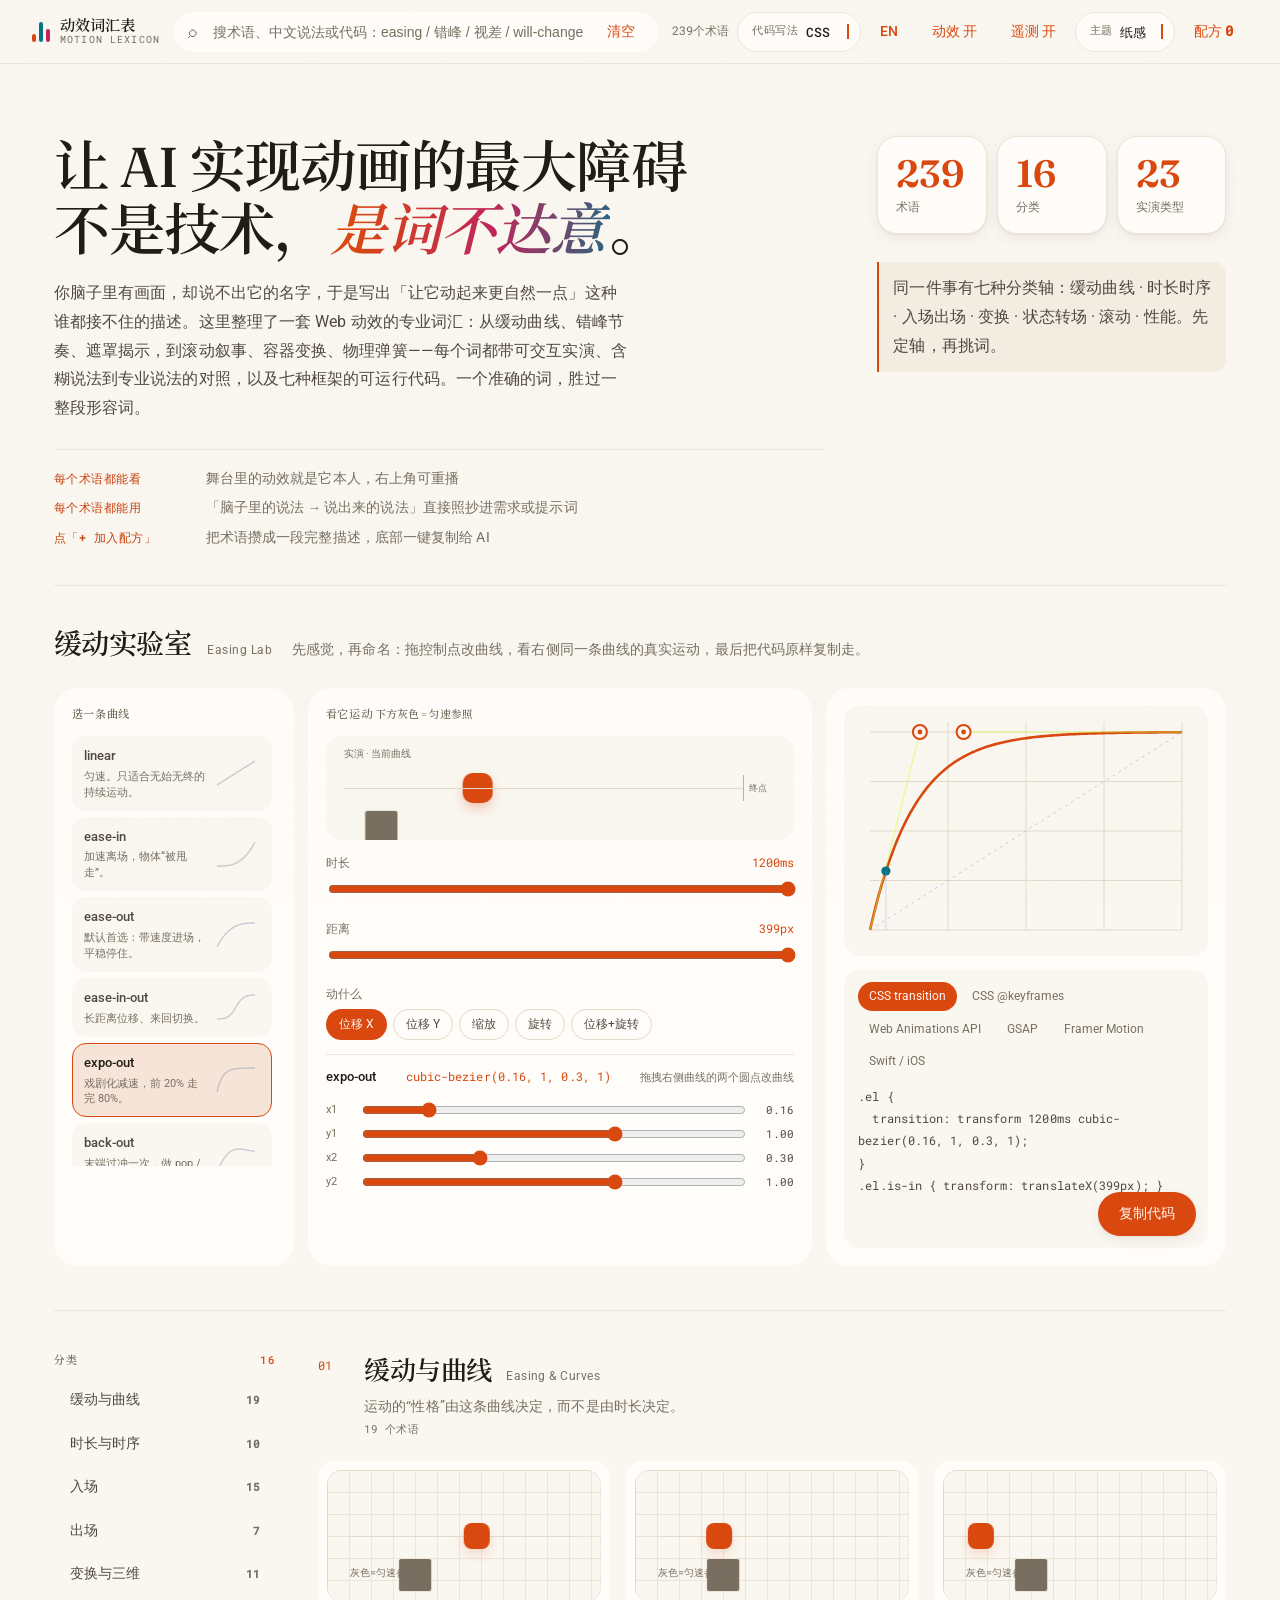
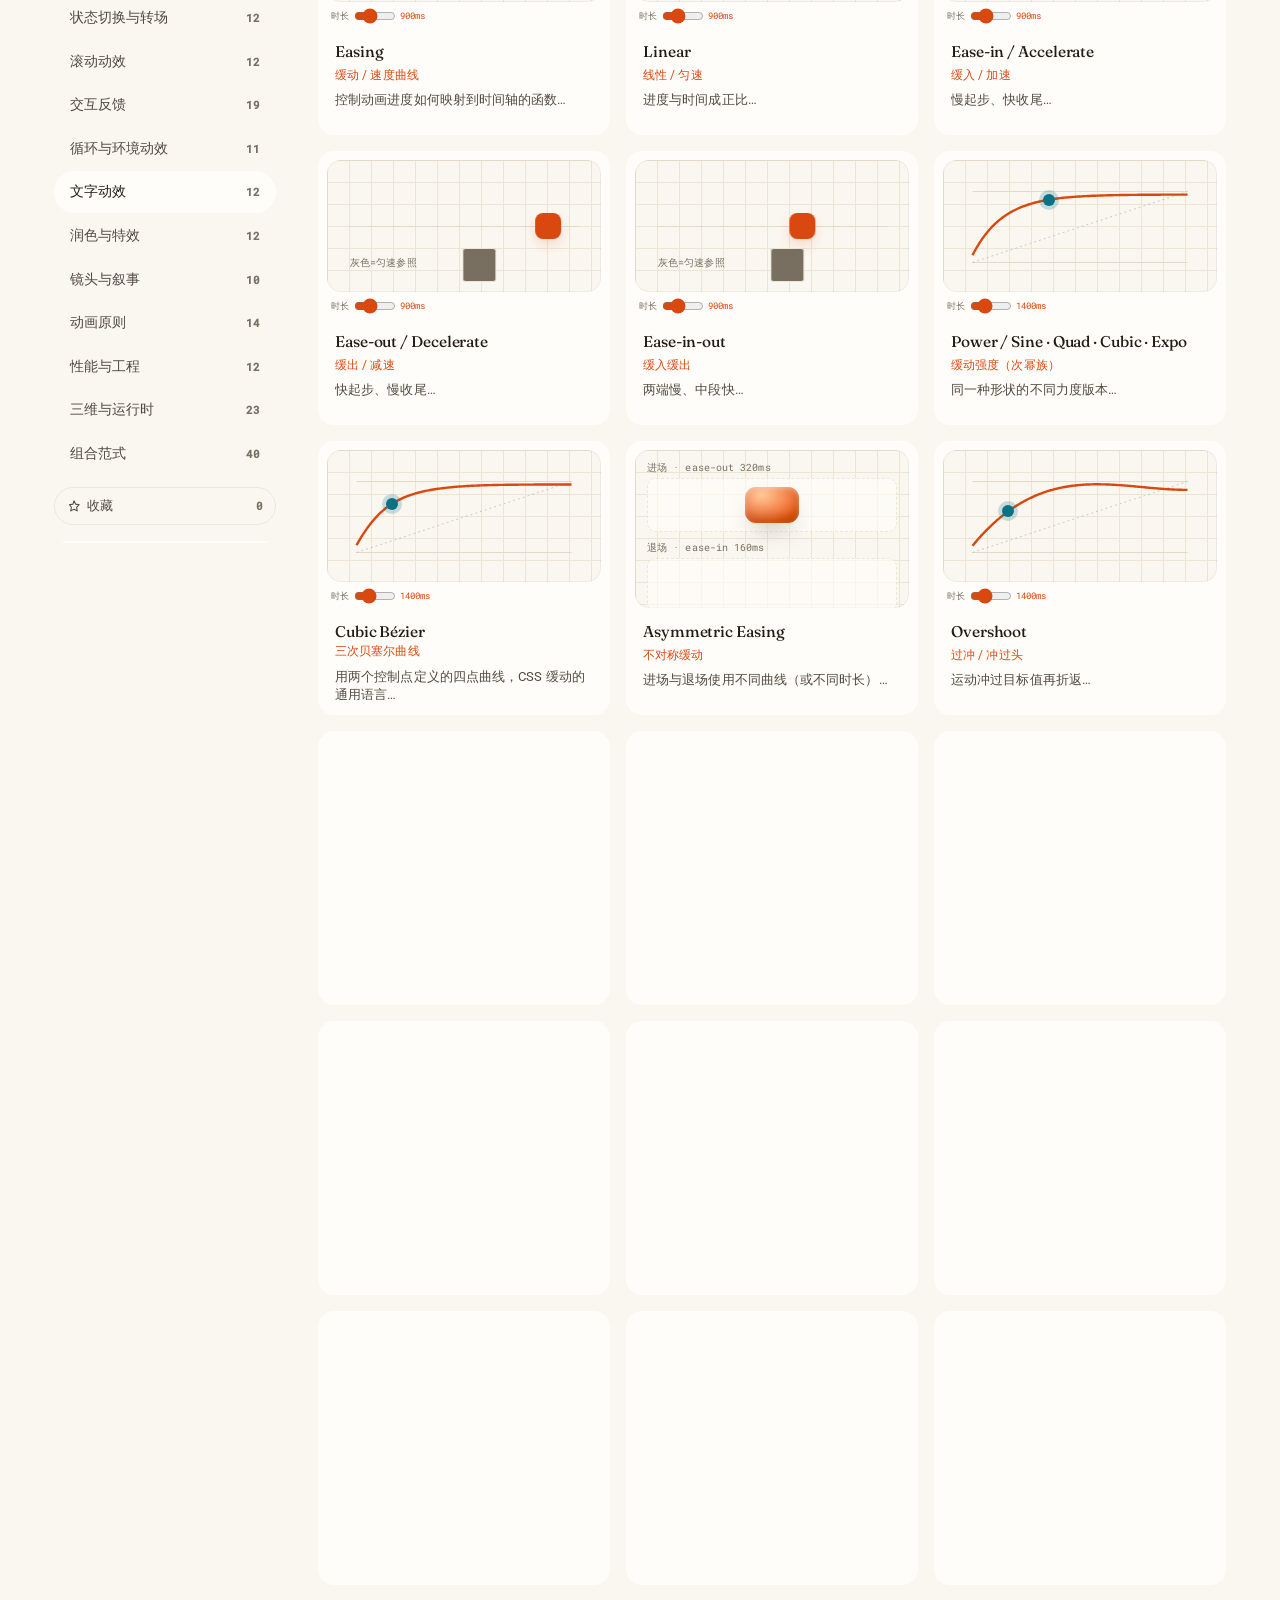
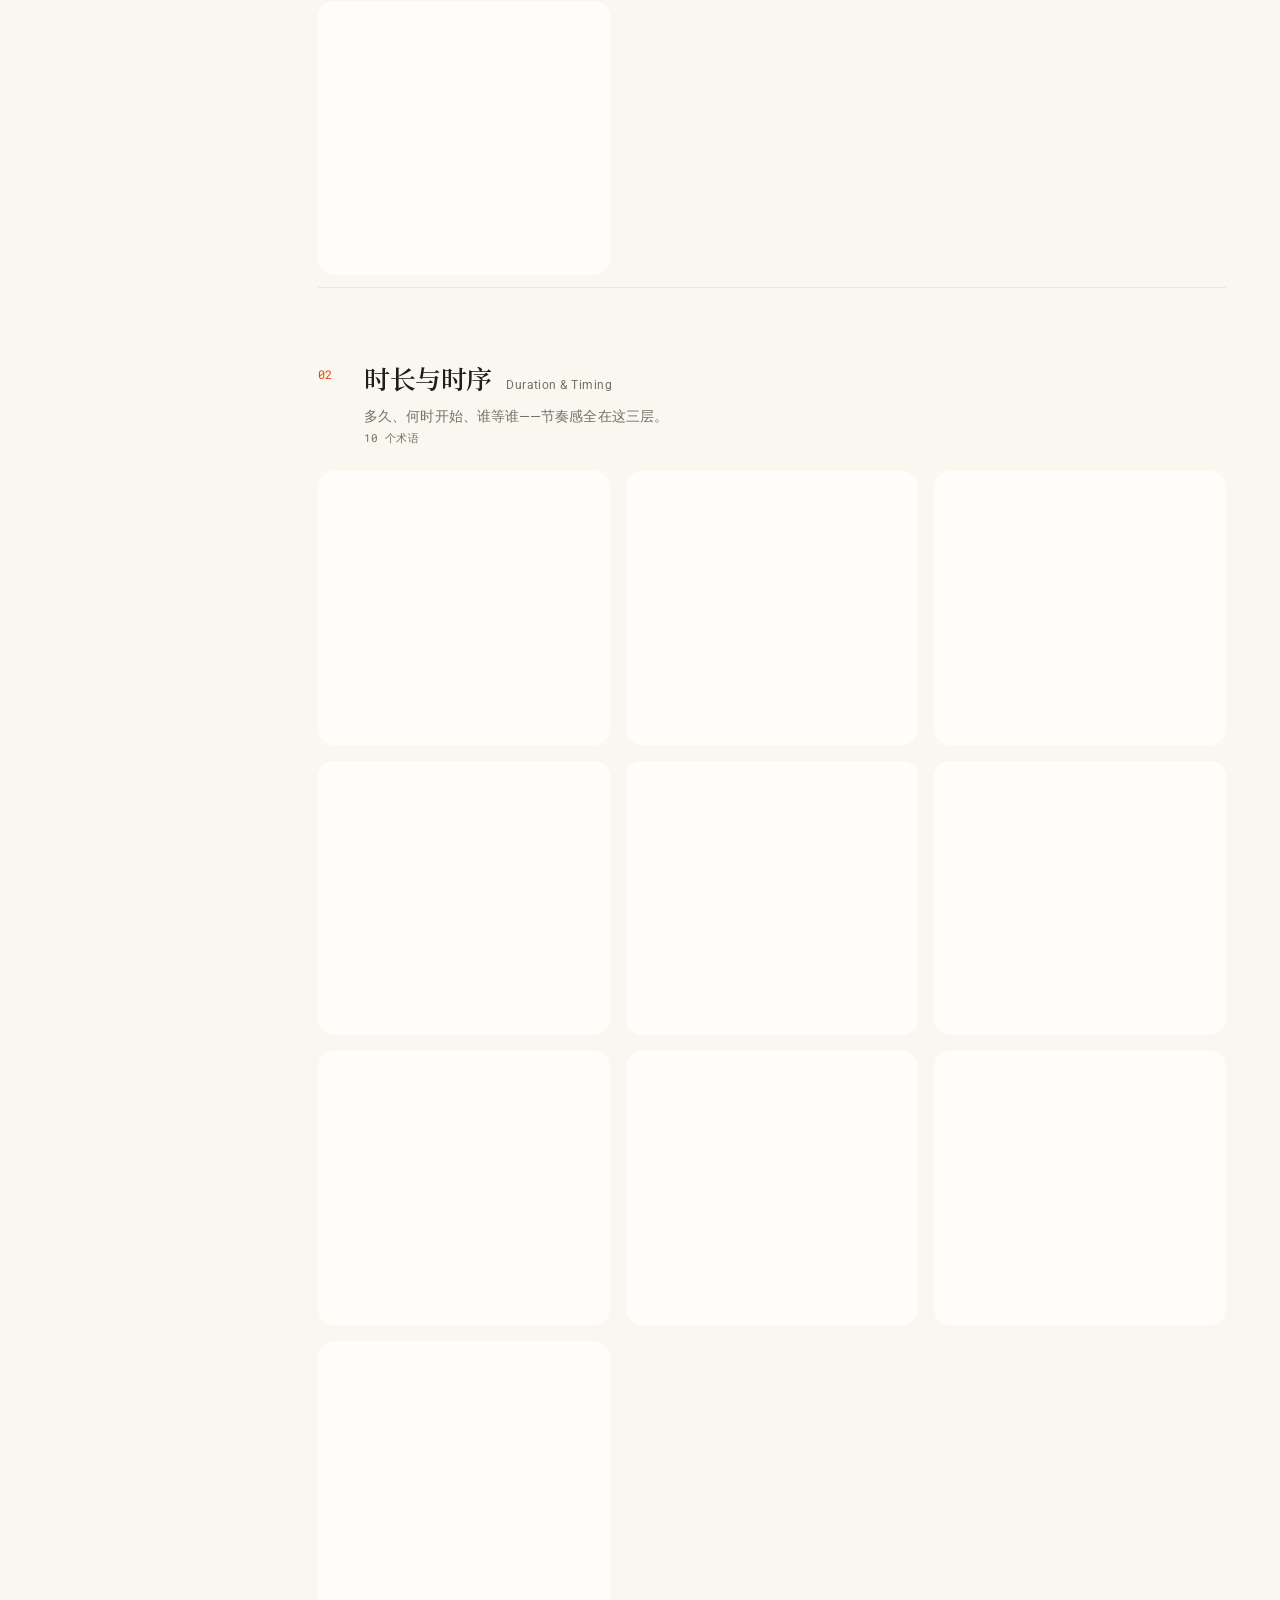
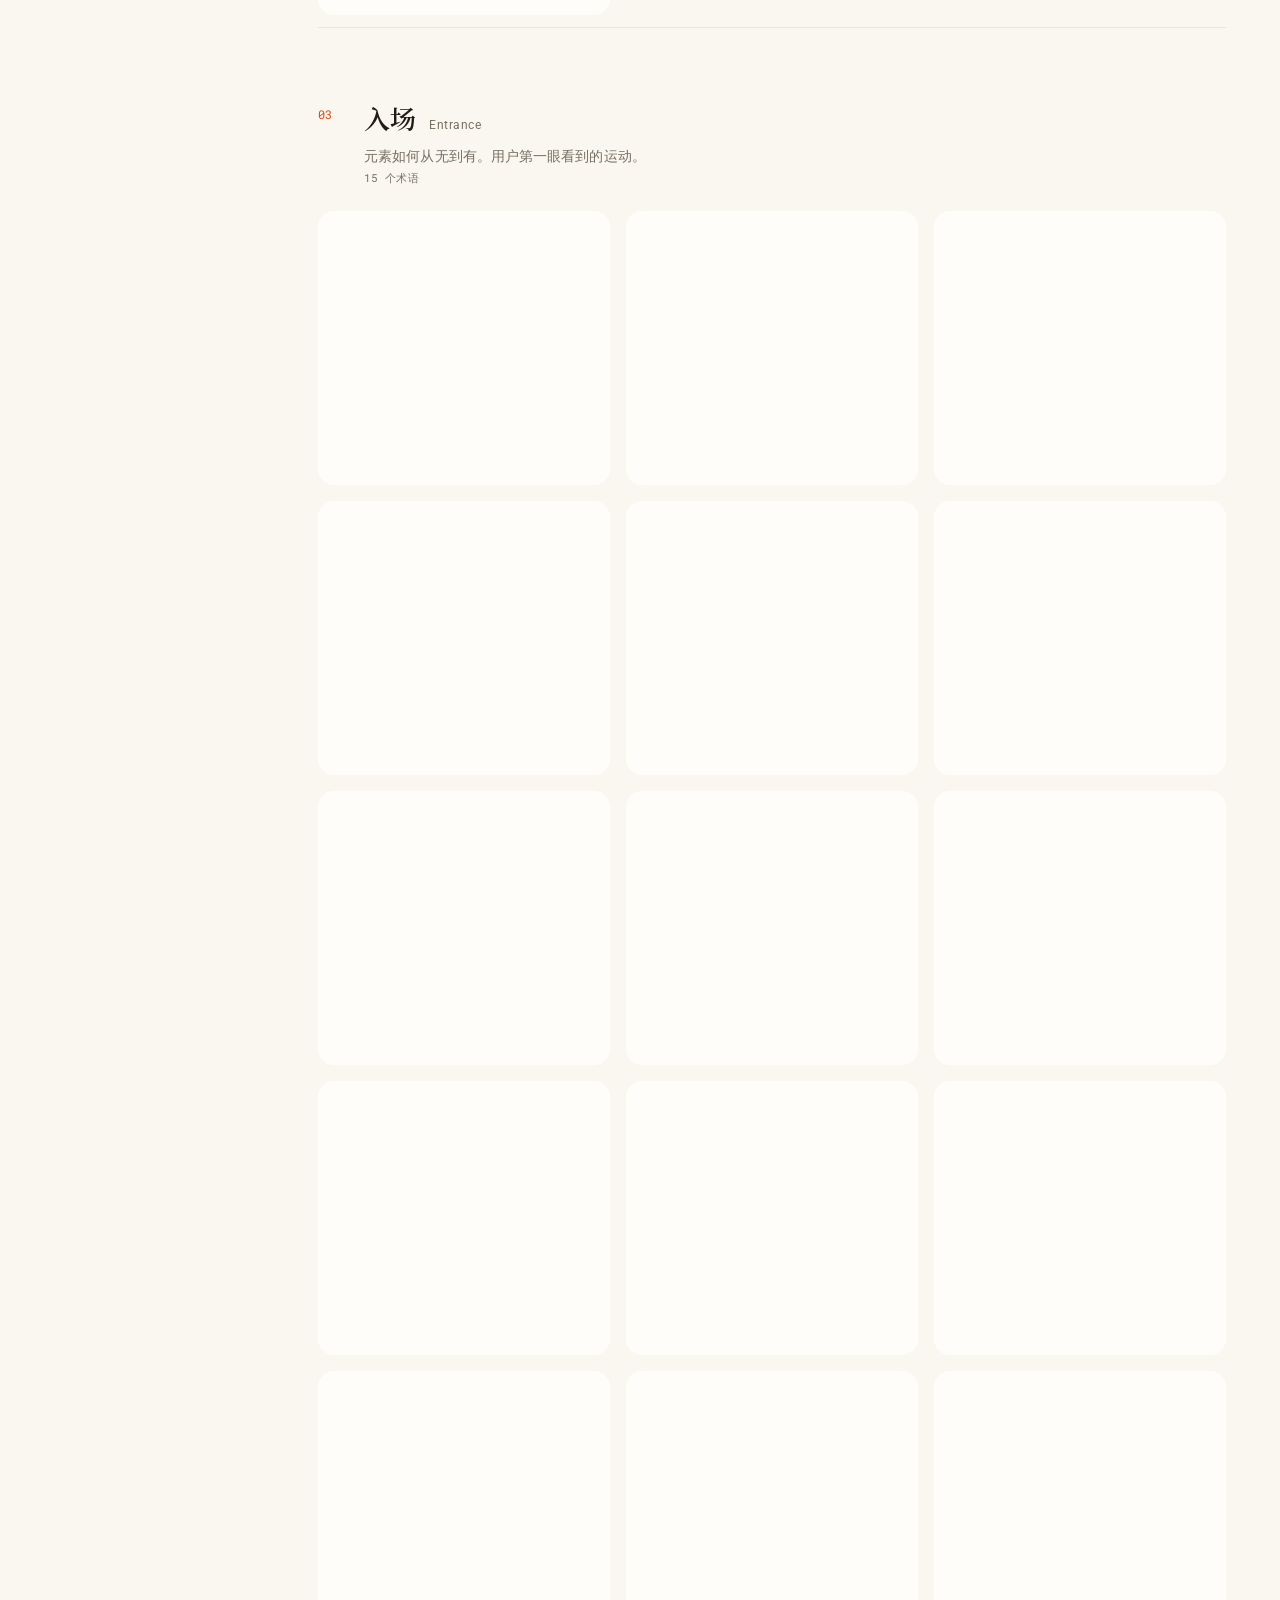
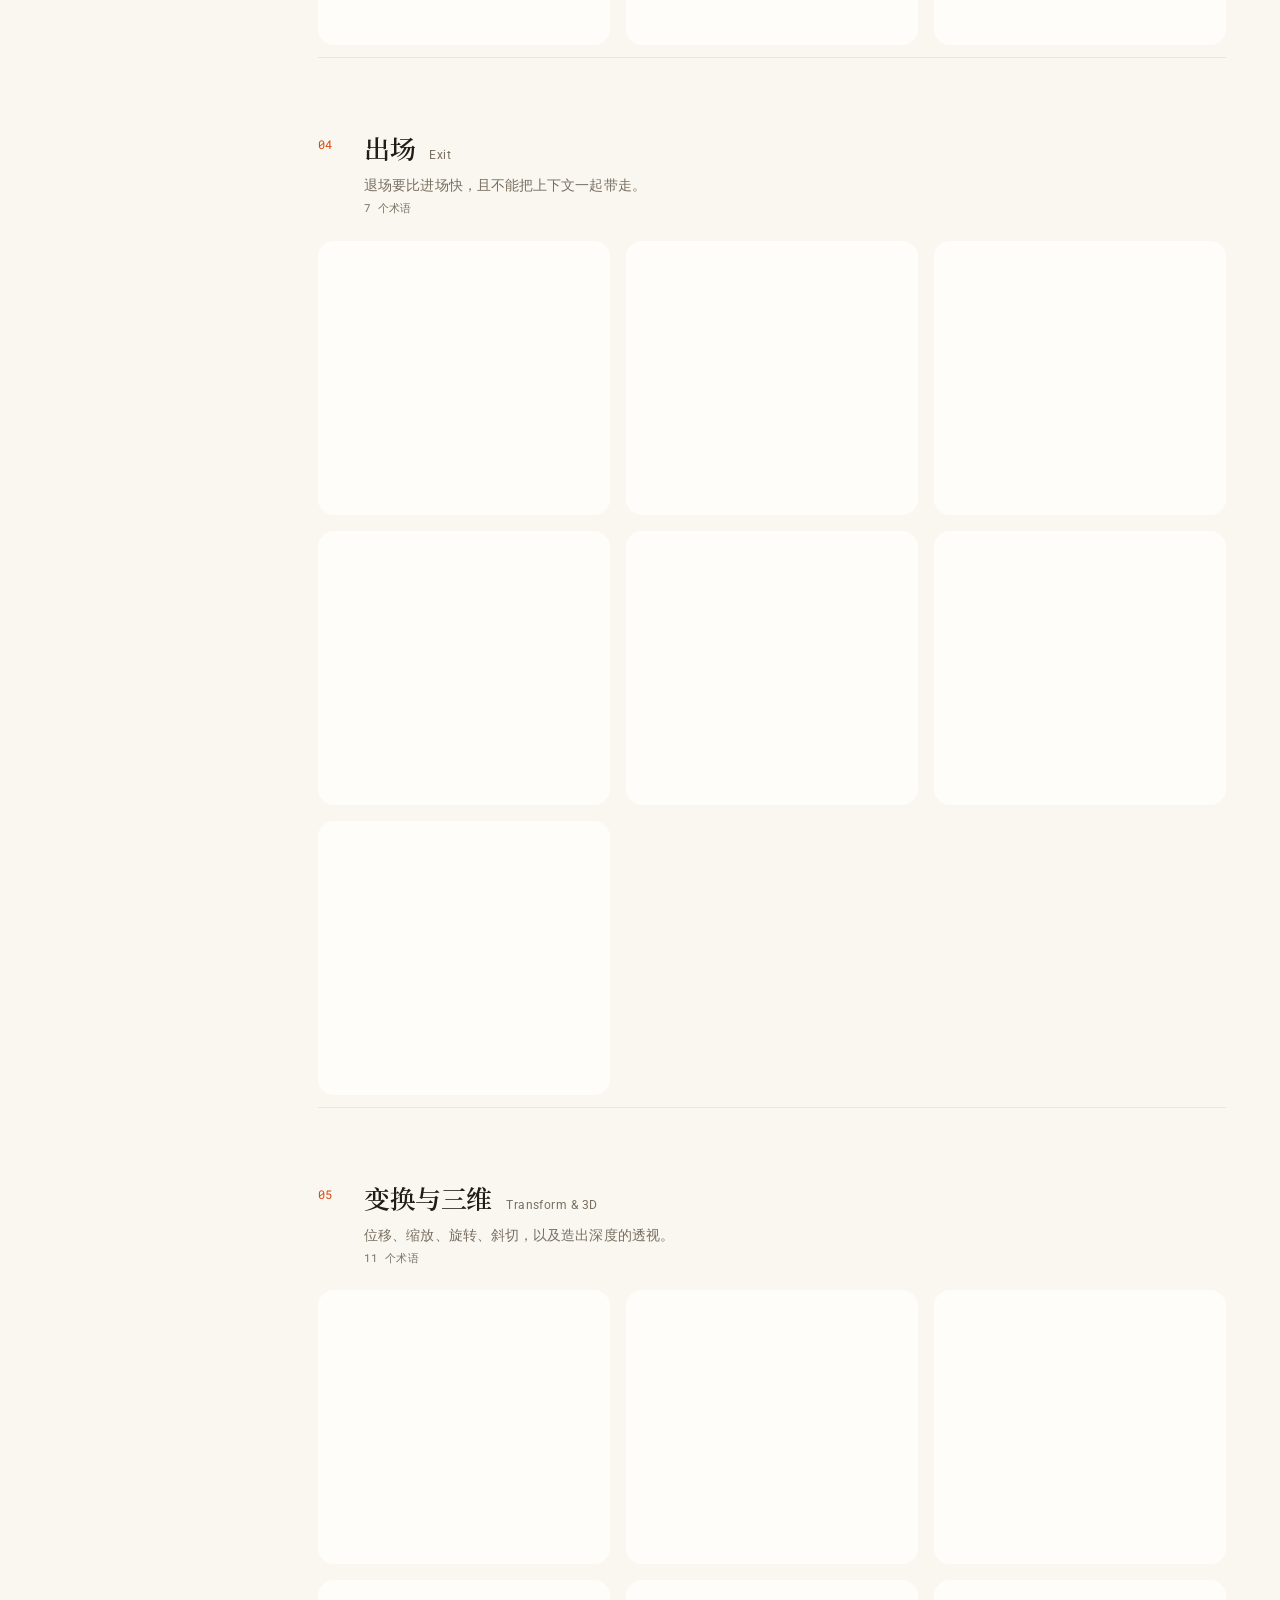
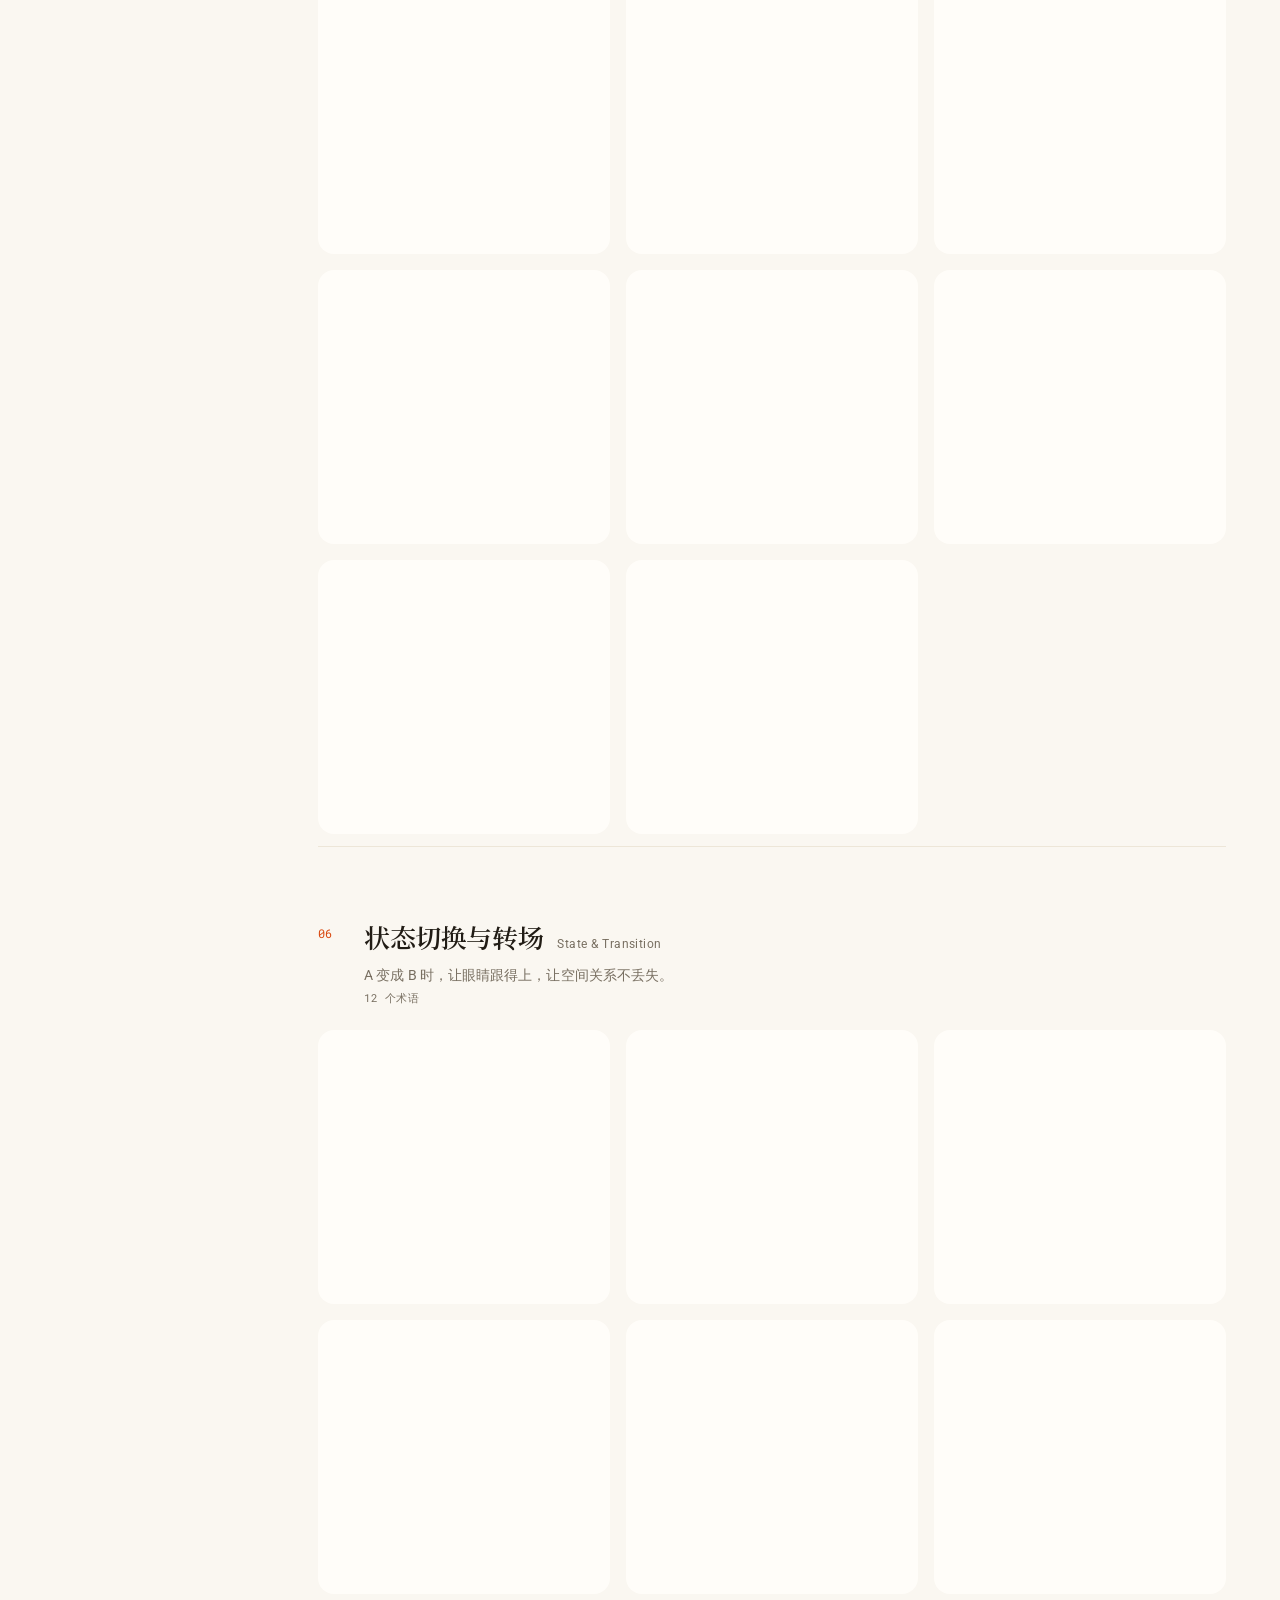
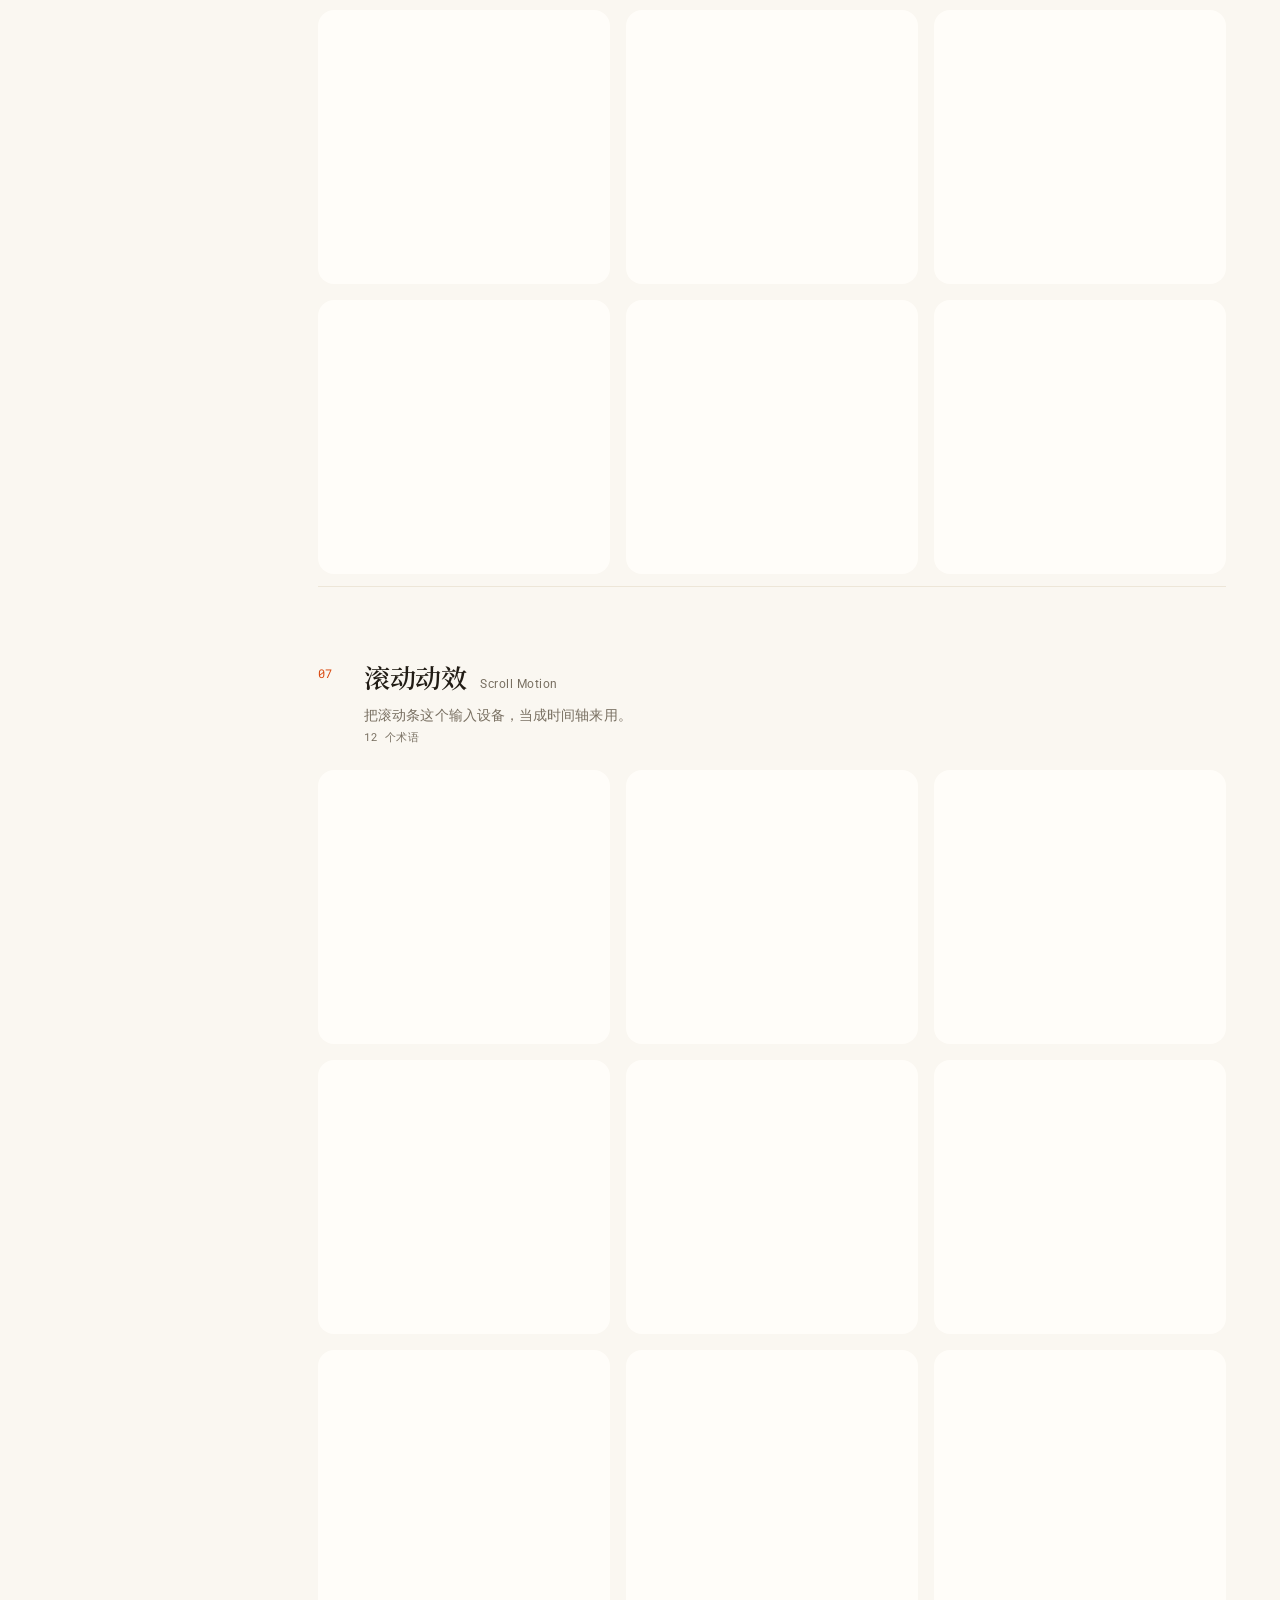
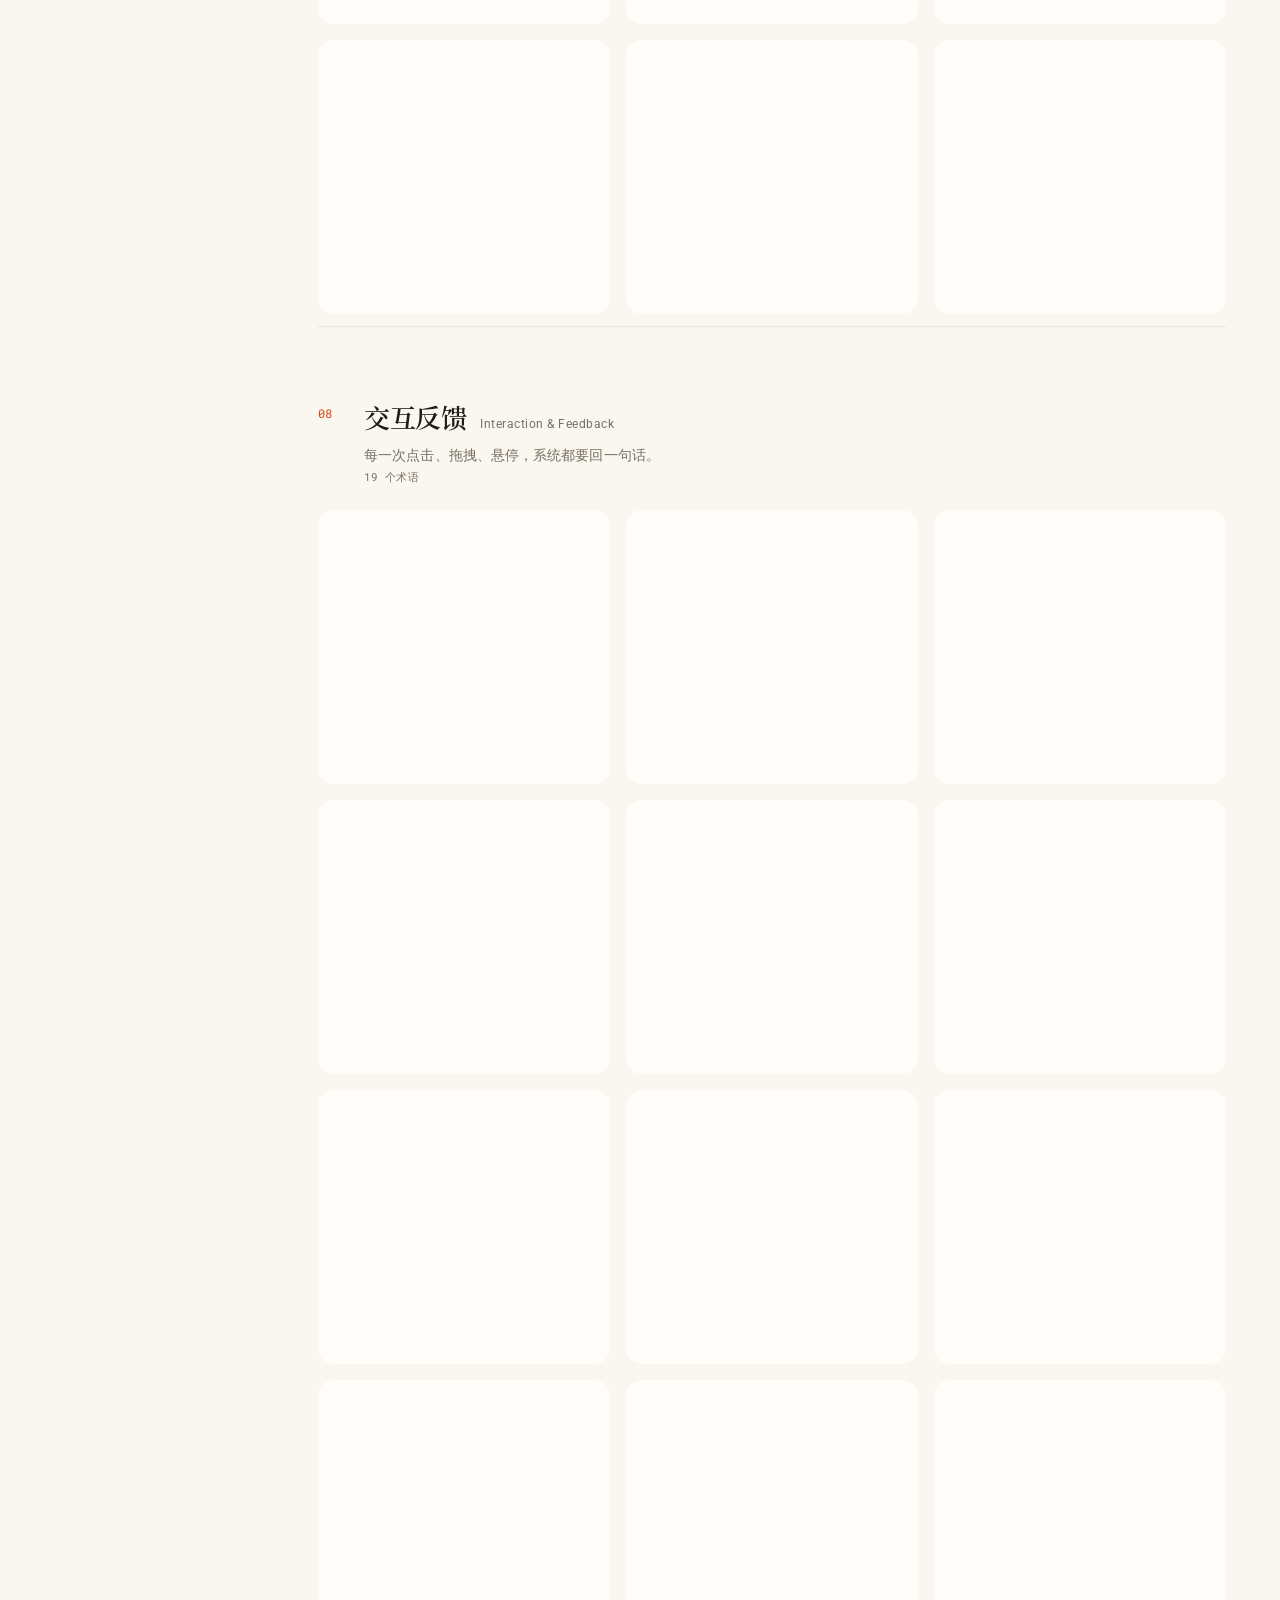
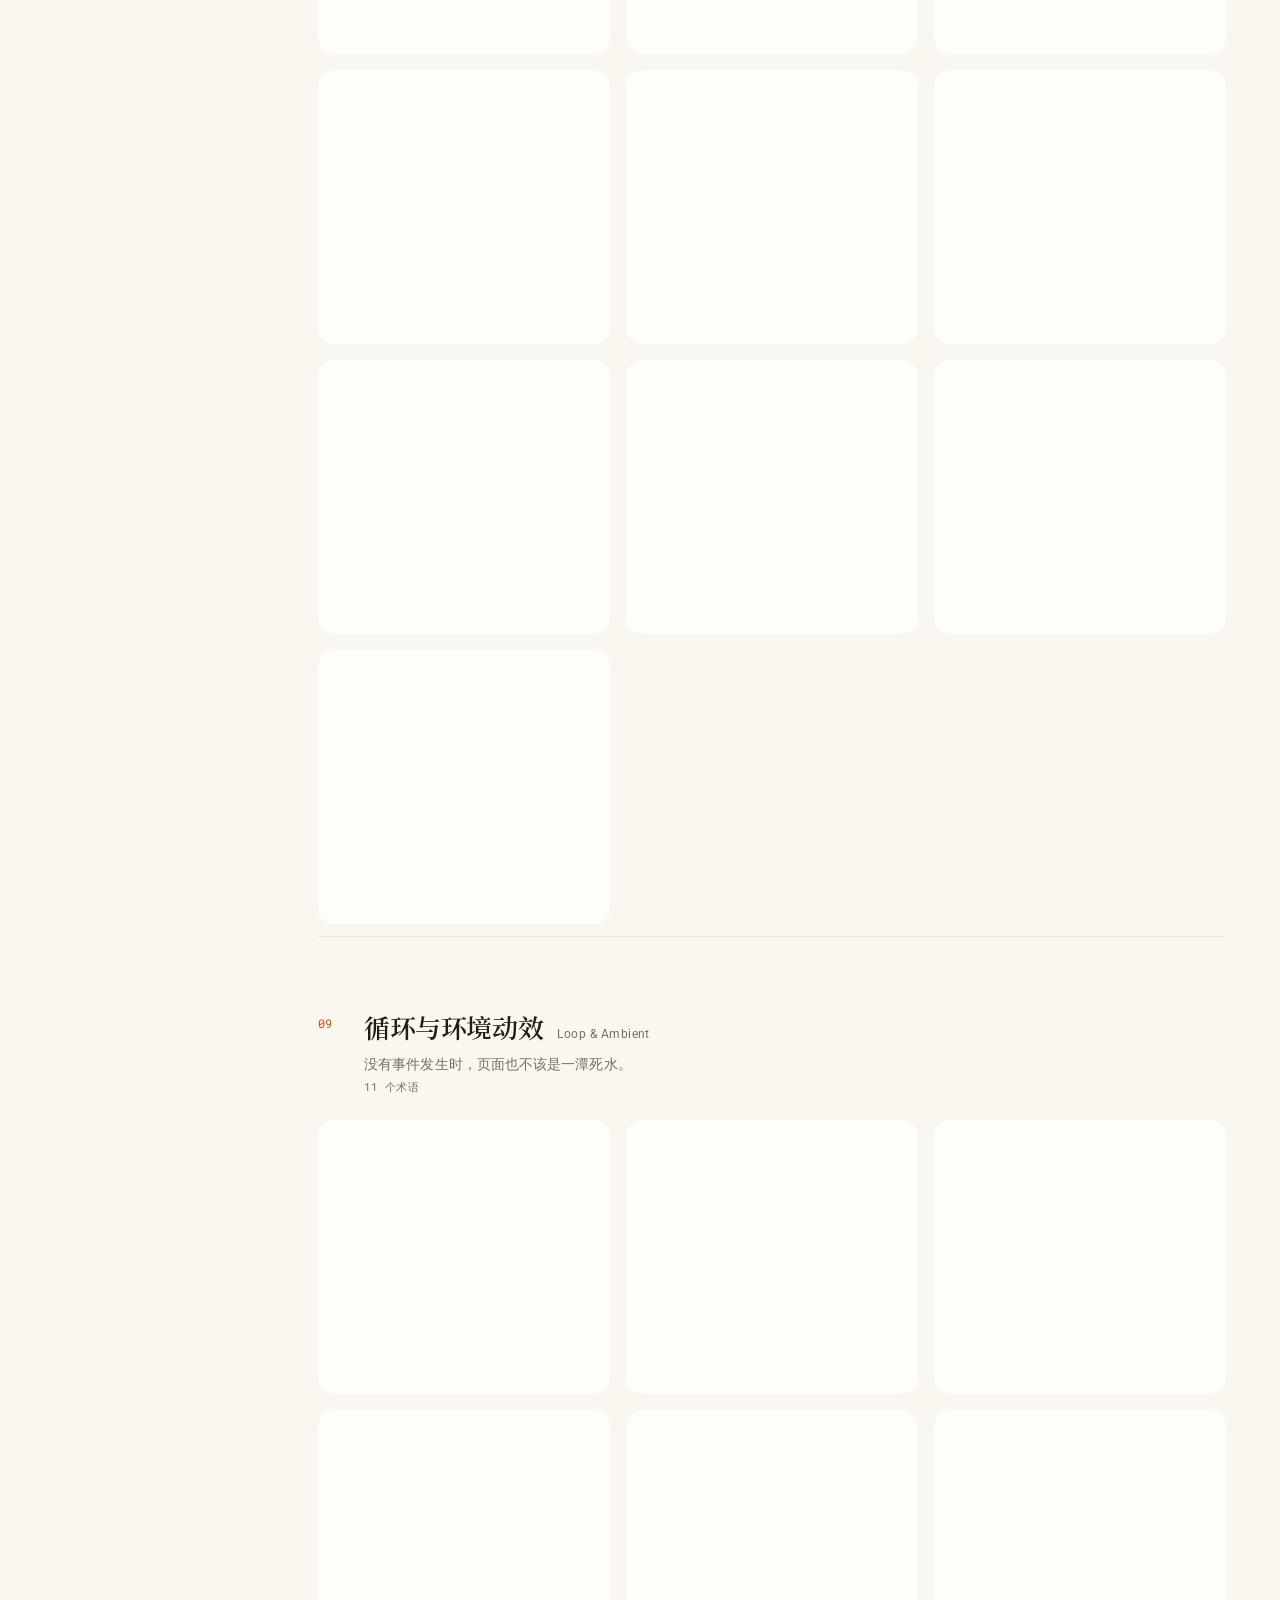
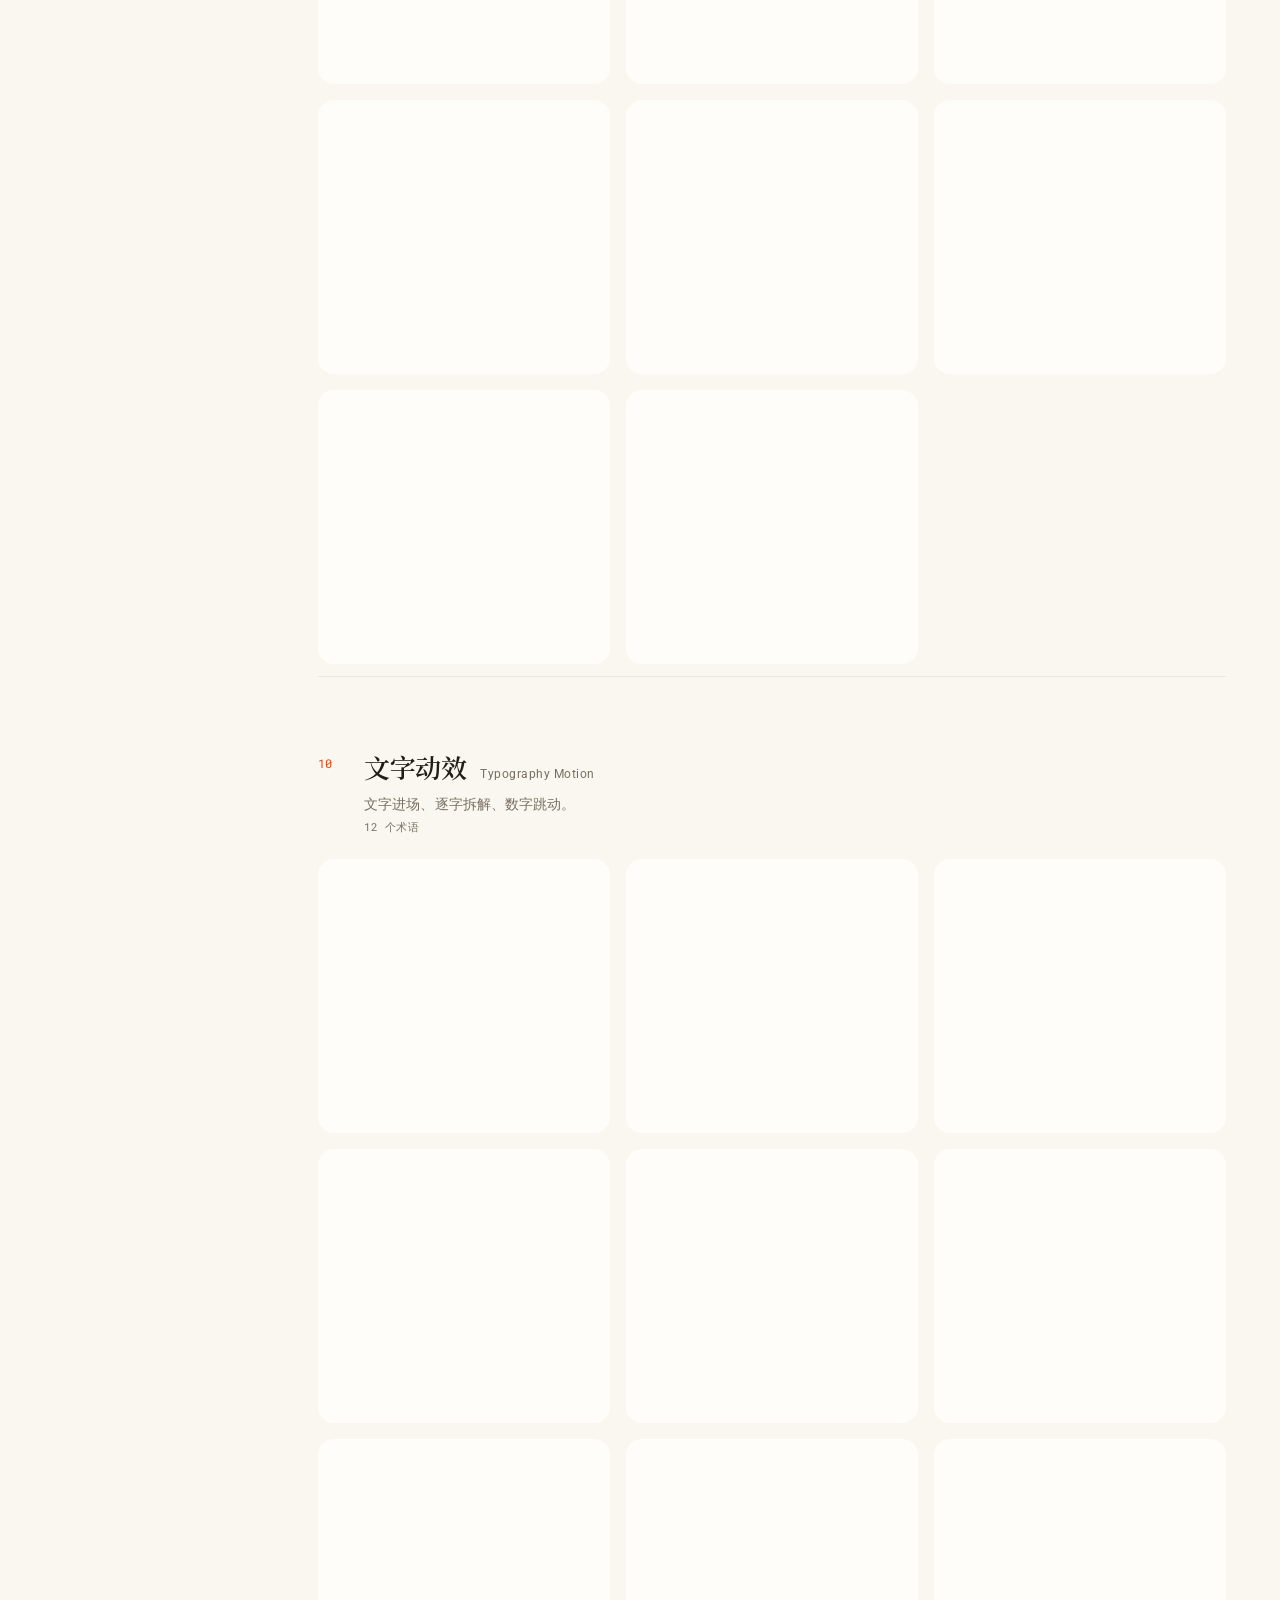
==== commit c2125f27: "fix: rebuild compare and repair text motion demos" ====
--- a/index.html
+++ b/index.html
@@ -11,9 +11,9 @@
 <meta property="og:type" content="website">
 <meta name="twitter:card" content="summary">
 <meta name="color-scheme" content="dark light">
-<link rel="stylesheet" href="assets/fonts/fonts.css?v=193">
-<link rel="stylesheet" href="assets/styles.css?v=193">
-<link rel="stylesheet" href="assets/hud.css?v=193">
+<link rel="stylesheet" href="assets/fonts/fonts.css?v=194">
+<link rel="stylesheet" href="assets/styles.css?v=194">
+<link rel="stylesheet" href="assets/hud.css?v=194">
 <link rel="icon" href="data:image/svg+xml,<svg xmlns='http://www.w3.org/2000/svg' viewBox='0 0 100 100'><text y='.9em' font-size='90'>〜</text></svg>">
 <!-- 首帧就定主题：等 app.js 启动才纠正的话，浅色用户每次都闪一下暗色 -->
 <script>
@@ -230,18 +230,18 @@
 </div>
 
 <!-- 全部 defer：下载更早并行、不阻塞解析，defer 保证按文档顺序执行，全局变量依赖不受影响 -->
-<script defer src="assets/ease.js?v=193"></script>
-<script defer src="assets/data1.js?v=193"></script>
-<script defer src="assets/data2.js?v=193"></script>
-<script defer src="assets/app.js?v=193"></script>
-<script defer src="assets/motion.js?v=193"></script>
-<script defer src="assets/runtime.js?v=193"></script>
-<script defer src="assets/compound.js?v=193"></script>
-<script defer src="assets/refs.js?v=193"></script>
-<script defer src="assets/hud.js?v=193"></script>
-<script defer src="assets/params.js?v=193"></script>
-<script defer src="assets/dialects.js?v=193"></script>
-<script defer src="assets/i18n.js?v=193"></script>
-<script defer src="assets/lab.js?v=193"></script>
+<script defer src="assets/ease.js?v=194"></script>
+<script defer src="assets/data1.js?v=194"></script>
+<script defer src="assets/data2.js?v=194"></script>
+<script defer src="assets/app.js?v=194"></script>
+<script defer src="assets/motion.js?v=194"></script>
+<script defer src="assets/runtime.js?v=194"></script>
+<script defer src="assets/compound.js?v=194"></script>
+<script defer src="assets/refs.js?v=194"></script>
+<script defer src="assets/hud.js?v=194"></script>
+<script defer src="assets/params.js?v=194"></script>
+<script defer src="assets/dialects.js?v=194"></script>
+<script defer src="assets/i18n.js?v=194"></script>
+<script defer src="assets/lab.js?v=194"></script>
 </body>
 </html>
--- a/assets/styles.css
+++ b/assets/styles.css
@@ -590,6 +590,14 @@
 .obj.masked2 { mask-image: linear-gradient(#000 55%, transparent); mask-size: 100% 220%; mask-repeat: no-repeat; }
 .obj.crop { overflow: hidden; }
 .obj.crop .fill, .obj.crop > i { position: absolute; inset: 0; background: linear-gradient(120deg, var(--obj-b), var(--obj-a)); border-radius: inherit; }
+.zoom-demo { isolation: isolate; background: var(--panel-2); color: var(--accent-ink); }
+.zoom-demo .fill { transition: transform 420ms cubic-bezier(.16,1,.3,1); transform-origin: 50% 50%; background:
+  radial-gradient(circle at 22% 26%, rgba(255,255,255,.68) 0 4%, transparent 5%),
+  repeating-linear-gradient(132deg, color-mix(in srgb, var(--accent) 82%, #fff 18%) 0 12px, color-mix(in srgb, var(--obj-b) 78%, #fff 22%) 12px 27px); }
+.zoom-demo .fill::after { content: ""; position: absolute; inset: 12% 14%; border: 1px solid rgba(255,255,255,.52); border-radius: 8px; box-shadow: inset 0 0 0 1px rgba(255,255,255,.18); }
+.zoom-demo b { position: absolute; left: 10px; bottom: 8px; z-index: 1; font: 600 9px var(--mono); letter-spacing: .1em; color: rgba(255,255,255,.9); text-shadow: 0 1px 6px rgba(0,0,0,.35); }
+.t-hover-zoom .stage:is(:hover, :focus-within) .fill { transform: scale(1.12); }
+.t-hover-zoom .stage:focus-visible { outline: 2px solid var(--accent-2); outline-offset: 3px; }
 .stagein { display: flex; gap: 8px; align-items: center; justify-content: center; width: 100%; height: 100%; }
 .substage { display: flex; gap: 8px; align-items: center; justify-content: center; }
 .stagein .obj + .obj { opacity: 1; }
@@ -787,6 +795,12 @@
 .glitch::after { color: rgba(60, 200, 255, .82); clip-path: inset(48% 0 0 0); transform: translateX(calc(var(--glitch-x) * -.62)); }
 .num { font-family: var(--mono); font-size: 22px; font-variant-numeric: tabular-nums; }
 .num.notab { font-variant-numeric: proportional-nums; }
+.num-card { width: auto !important; min-width: 212px; height: 72px !important; display: flex; flex-direction: column; justify-content: center; align-items: flex-start; gap: 4px; padding: 0 16px; border: 1px solid var(--line); background: var(--panel-2); color: var(--ink); box-shadow: 0 12px 26px -18px rgba(0,0,0,.4); }
+.num-card b { font: 600 24px/1 var(--mono); font-variant-numeric: inherit; letter-spacing: .02em; white-space: nowrap; }
+.num-card small { font: 9px/1 var(--mono); letter-spacing: .08em; color: var(--muted); text-transform: uppercase; }
+.num-card.notab b { letter-spacing: .04em; }
+.num-card.tab { border-color: color-mix(in srgb, var(--accent) 34%, var(--line)); background: color-mix(in srgb, var(--accent) 8%, var(--panel-2)); }
+.num-card.tab b { font-variant-numeric: tabular-nums; }
 .caret-demo { display: flex; align-items: center; gap: 2px; }
 .caret { display: inline-block; width: 2px; height: 1.1em; background: var(--accent); }
 .obj.link::after { transform: scaleX(0); }
@@ -1012,6 +1026,7 @@
 .kinetic b { display: inline-block; }
 .tick { display: flex; gap: 2px; font-family: var(--mono); font-size: 26px; }
 .tick .dg { position: relative; width: 17px; height: 30px; overflow: hidden; display: block; }
+.tick { padding: 10px 14px; border: 1px solid var(--line); border-radius: 12px; background: var(--panel-2); box-shadow: 0 12px 26px -18px rgba(0,0,0,.42); }
 .tick u { position: absolute; inset: 0; text-decoration: none; display: grid; place-items: center; }
 .tick u:nth-child(n) { top: calc(var(--n, 0) * 100%); }
 .tick u:nth-child(1) { top: 0; } .tick u:nth-child(2) { top: 100%; } .tick u:nth-child(3) { top: 200%; }
@@ -1990,6 +2005,9 @@
 .cp-after::after, .cp-before::after { position: absolute; left: 12px; top: 9px; font-family: var(--mono); font-size: 9.5px; letter-spacing: .08em; z-index: 1; }
 .cp-after::after { content: "调色后"; left: auto; right: 12px; color: #fff; text-shadow: 0 1px 6px rgba(0,0,0,.6); }
 .cp-before::after { content: "原图"; color: #fff; text-shadow: 0 1px 6px rgba(0,0,0,.6); }
+.cp-grade, .cp-raw { position: absolute; z-index: 2; left: 14px; bottom: 44px; padding: 9px 11px; border-left: 2px solid rgba(255,255,255,.72); color: rgba(255,255,255,.92); font: 600 10px/1.25 var(--mono); letter-spacing: .08em; text-shadow: 0 1px 8px rgba(0,0,0,.5); pointer-events: none; }
+.cp-grade { left: auto; right: 14px; border-left: 0; border-right: 2px solid rgba(255,255,255,.72); text-align: right; }
+.cp-grade small, .cp-raw small { display: block; margin-top: 4px; font: 400 8px/1.3 var(--body); letter-spacing: .02em; opacity: .76; }
 .cp-line { position: absolute; top: 0; bottom: 0; left: 50%; width: 2px; margin-left: -1px; background: var(--bg); box-shadow: 0 0 0 1px color-mix(in srgb, var(--ink) 12%, transparent); }
 .cp-hd {
   position: absolute; left: 50%; top: 50%; width: 28px; height: 28px; margin: -14px 0 0 -14px;
@@ -2893,6 +2911,7 @@
 }
 .term--detail .cp-cp .cp-before::after { left: 14px; content: "BEFORE · 原图"; }
 .term--detail .cp-cp .cp-after::after { right: 14px; content: "AFTER · 调整后"; }
+.term--detail .cp-cp .cp-grade, .term--detail .cp-cp .cp-raw { bottom: 46px; }
 .term--detail .cp-cp .cp-line {
   z-index: 3;
   width: 2px;
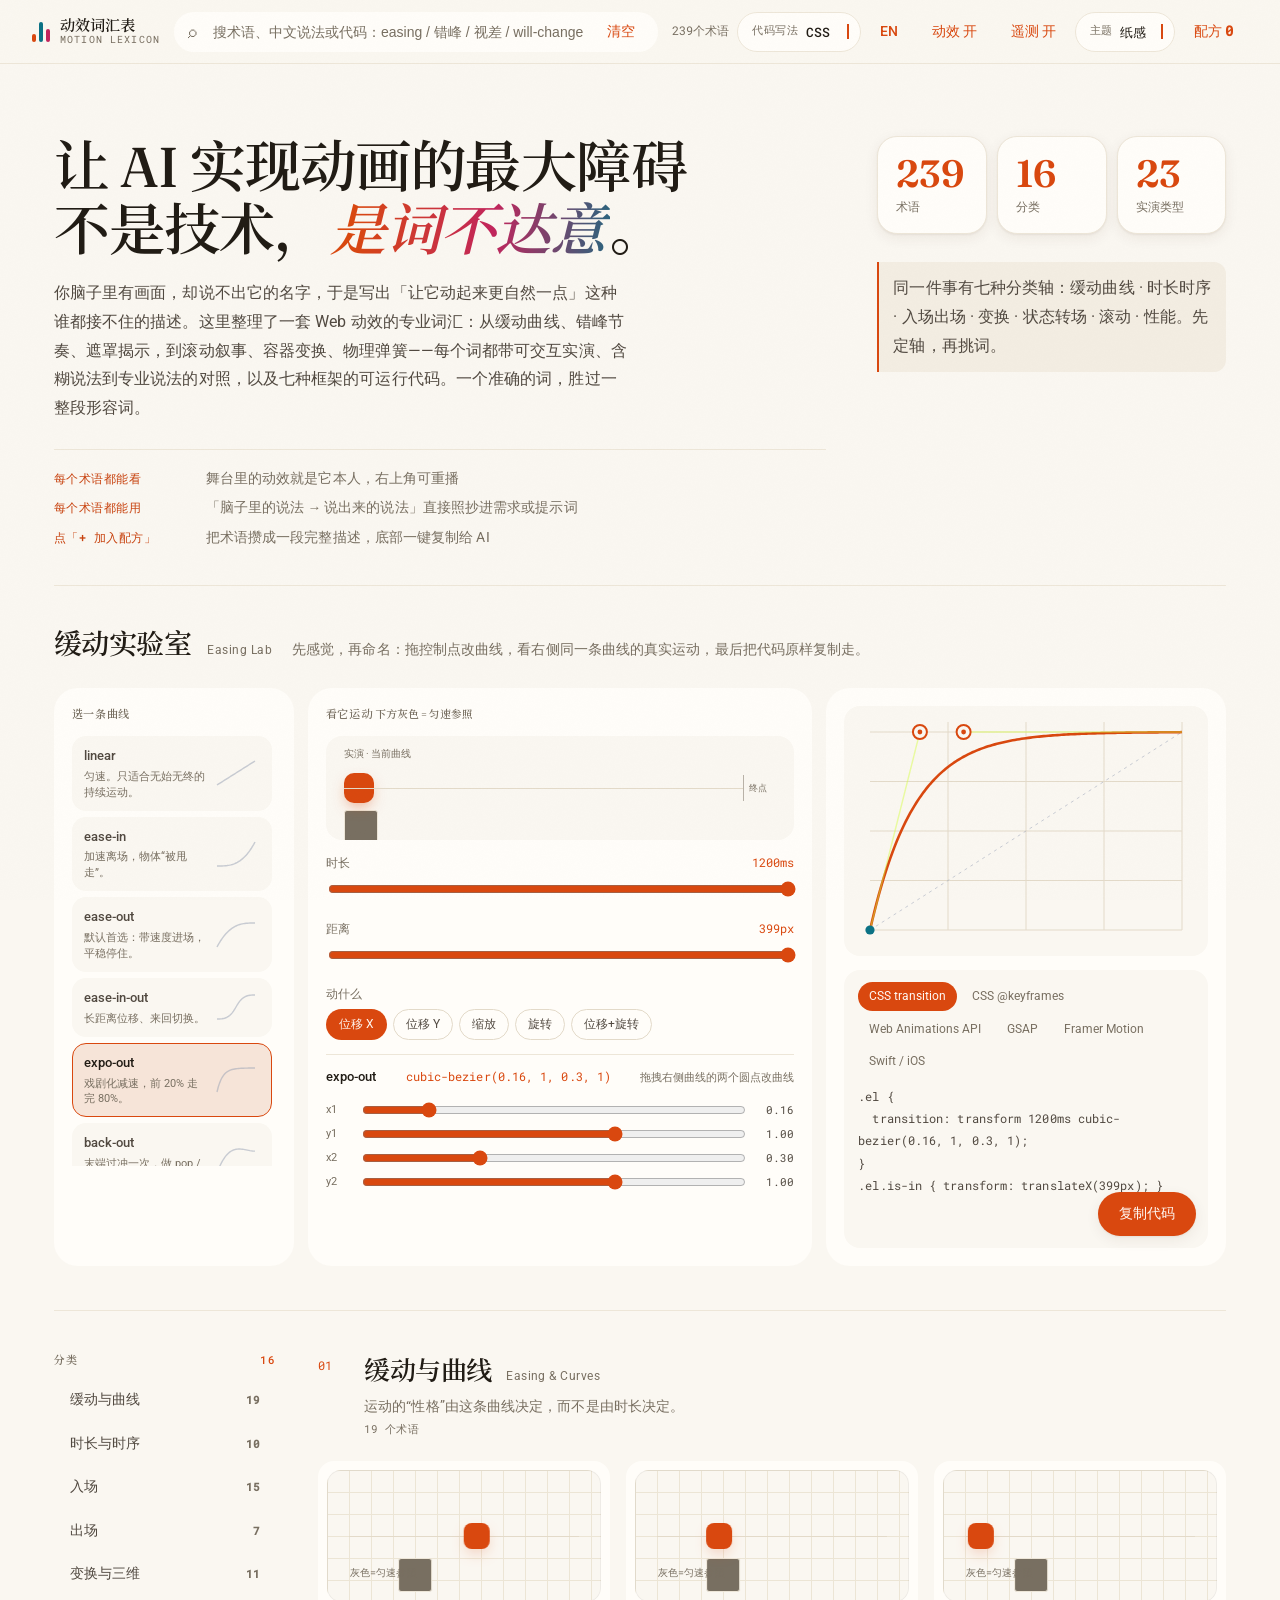
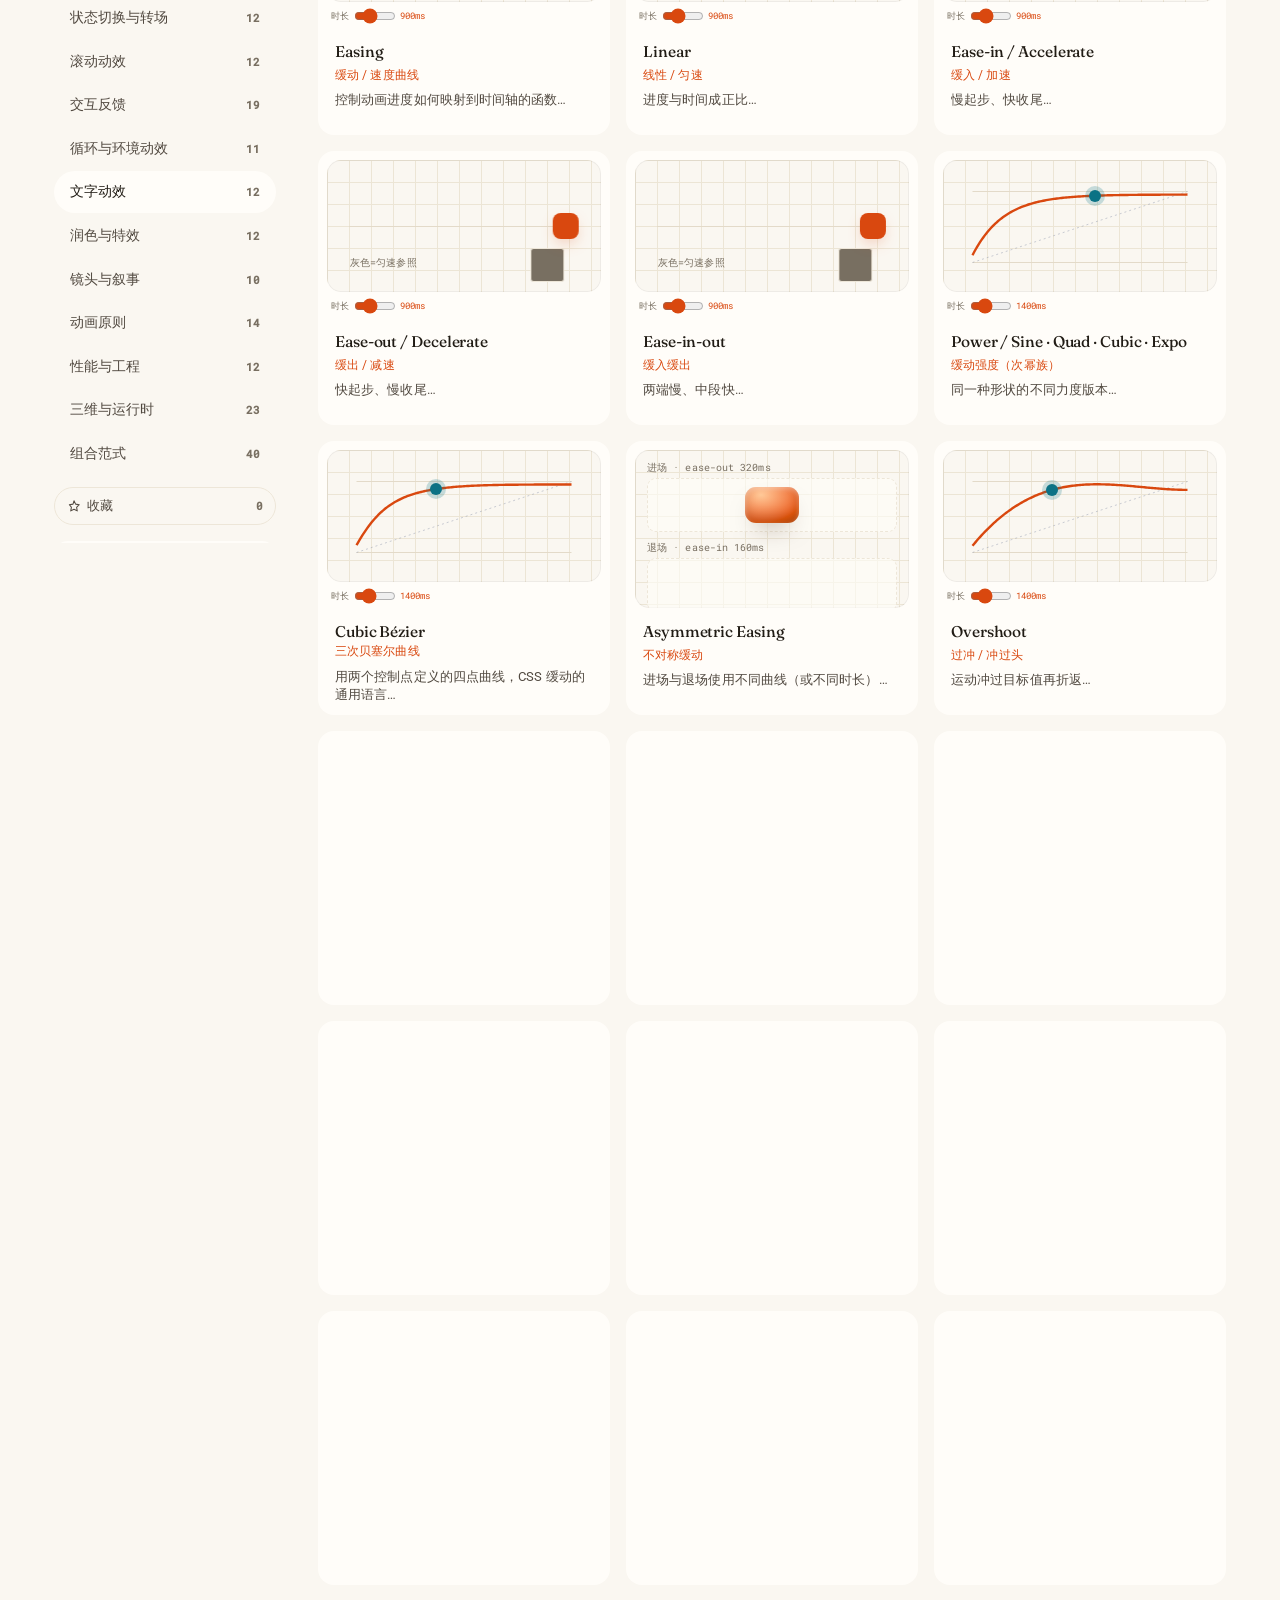
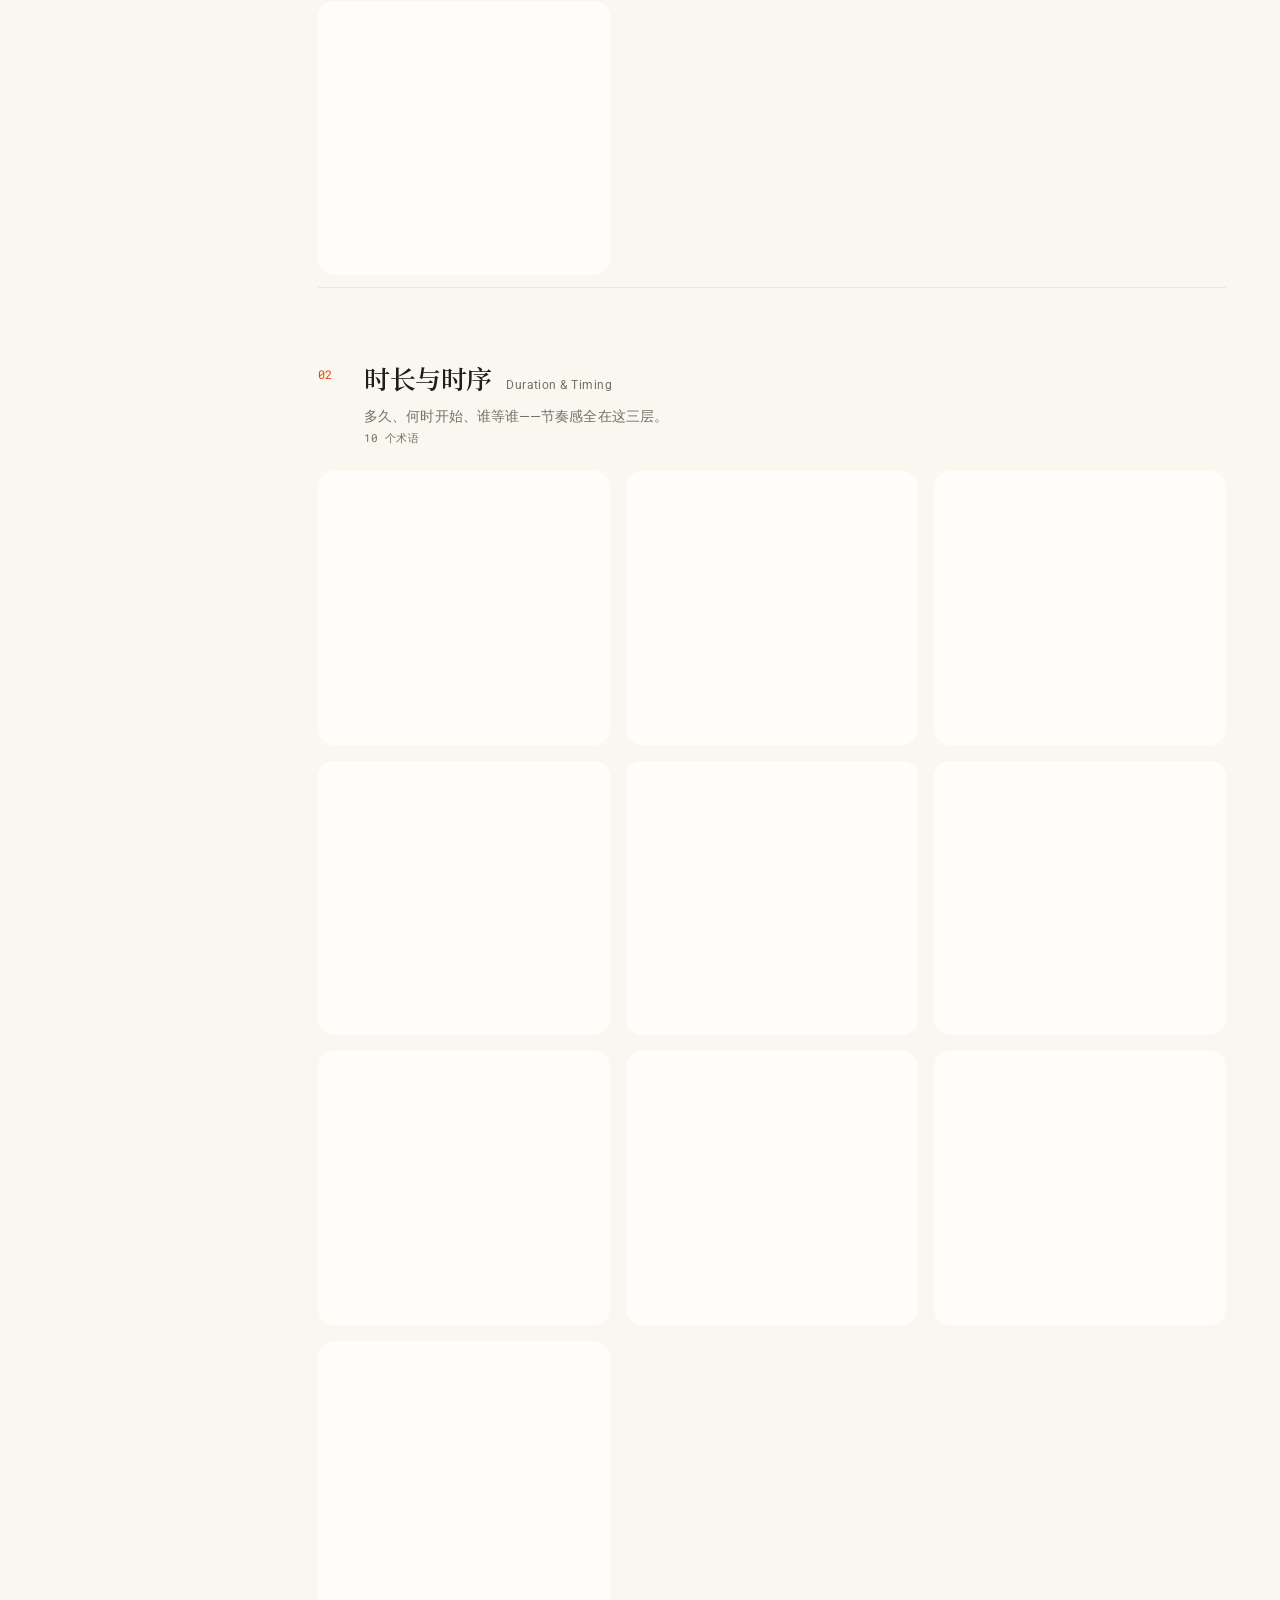
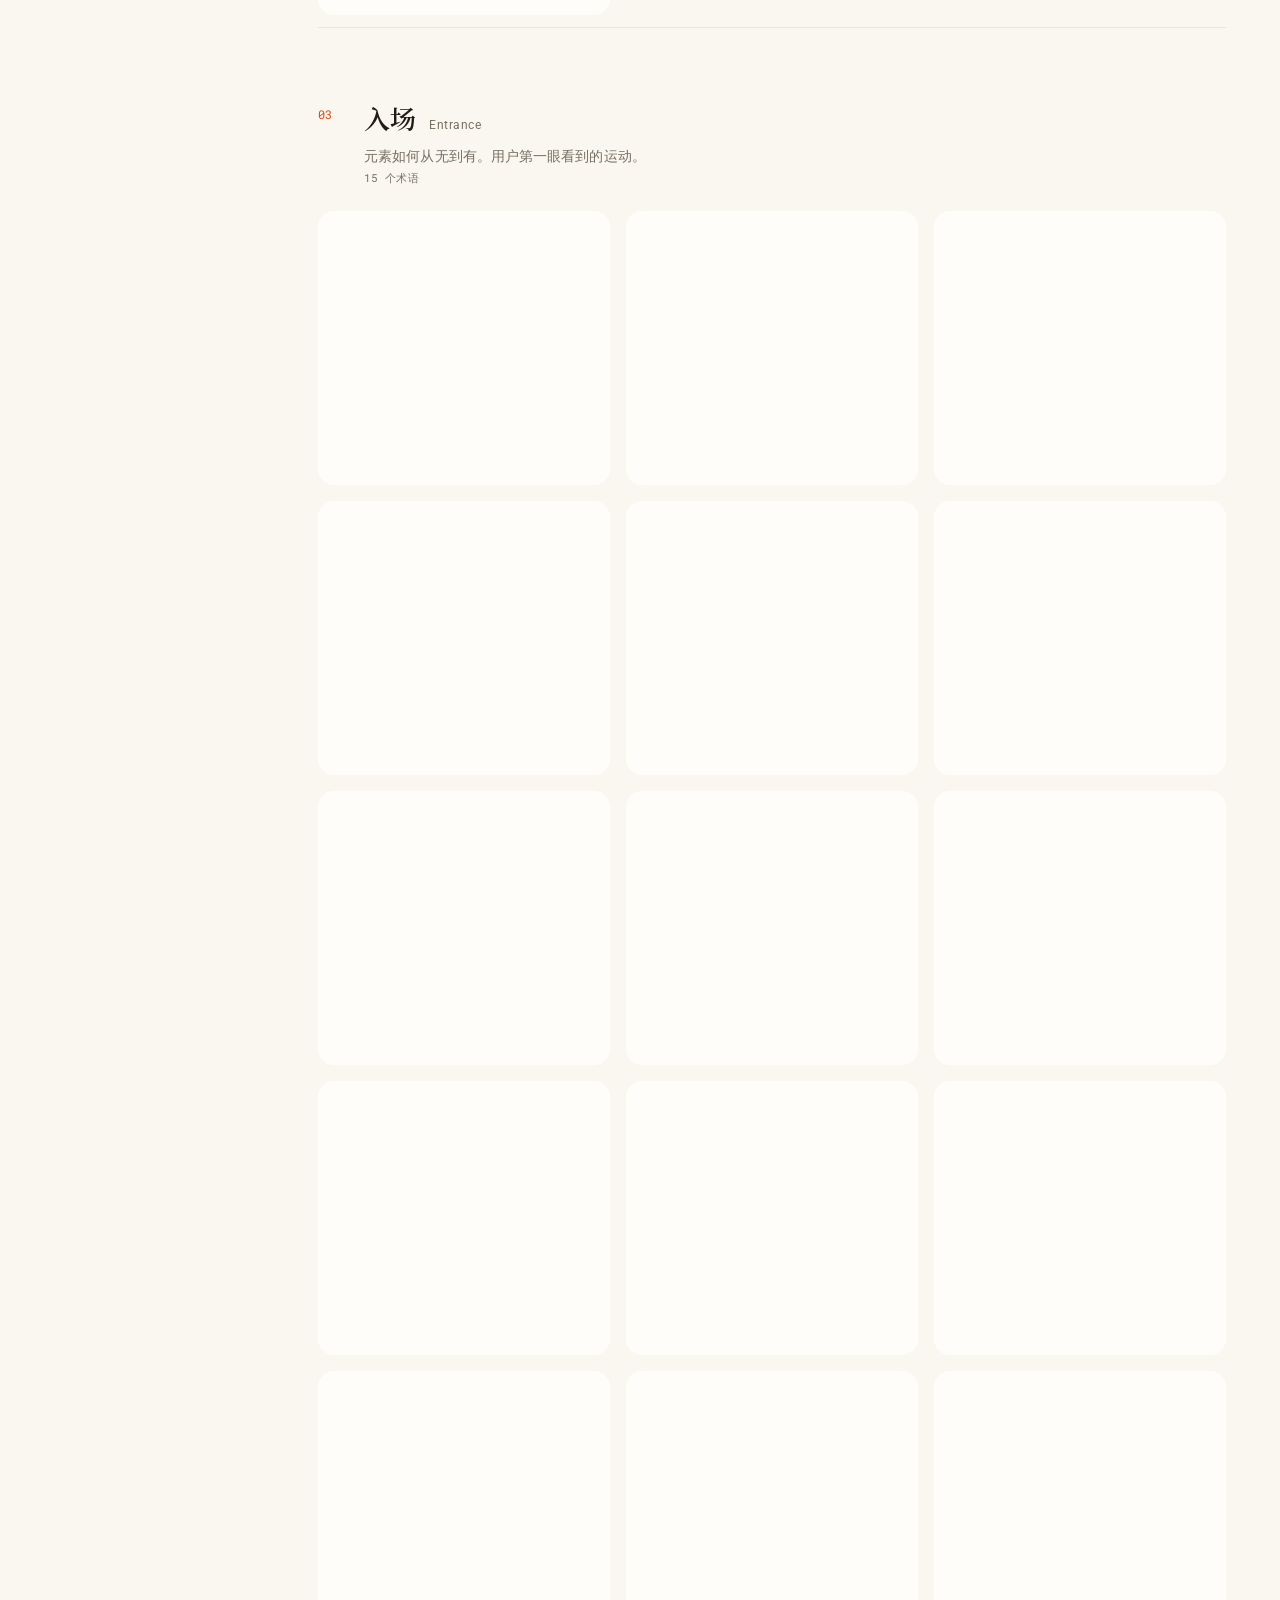
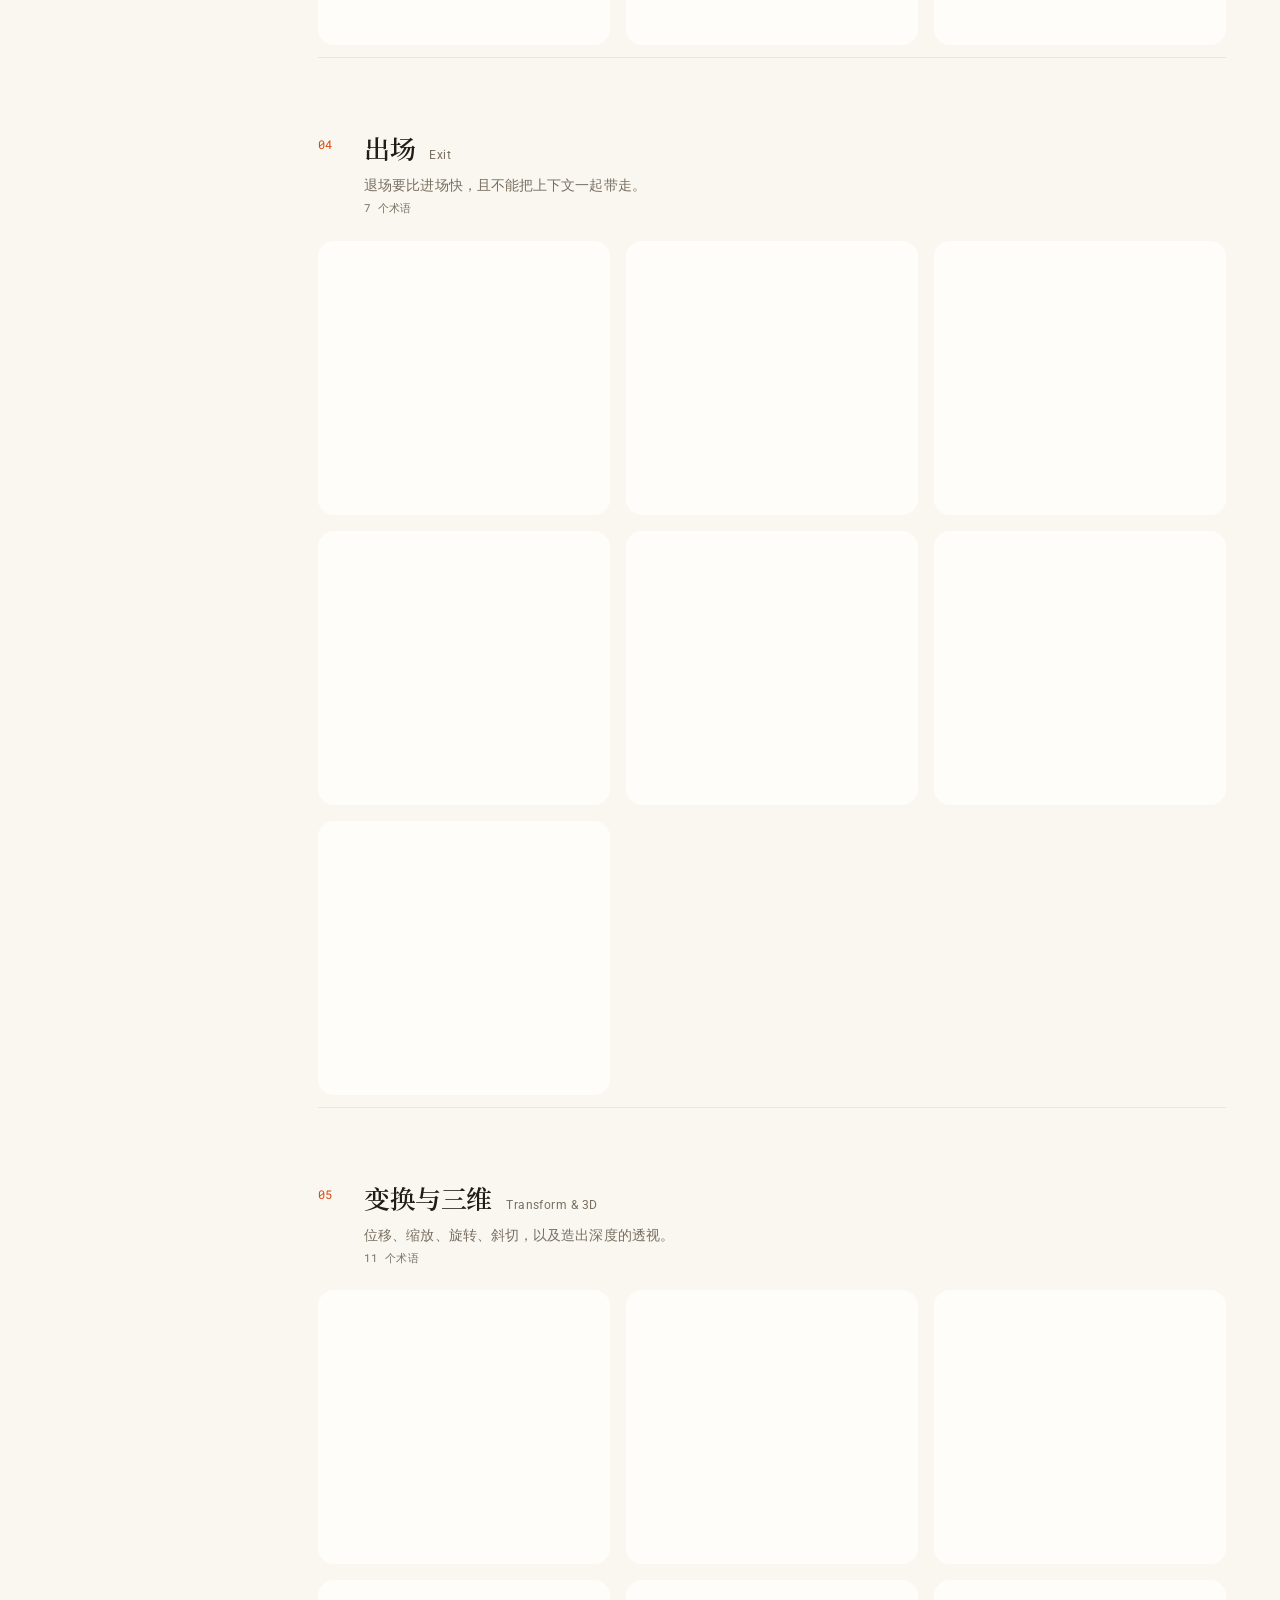
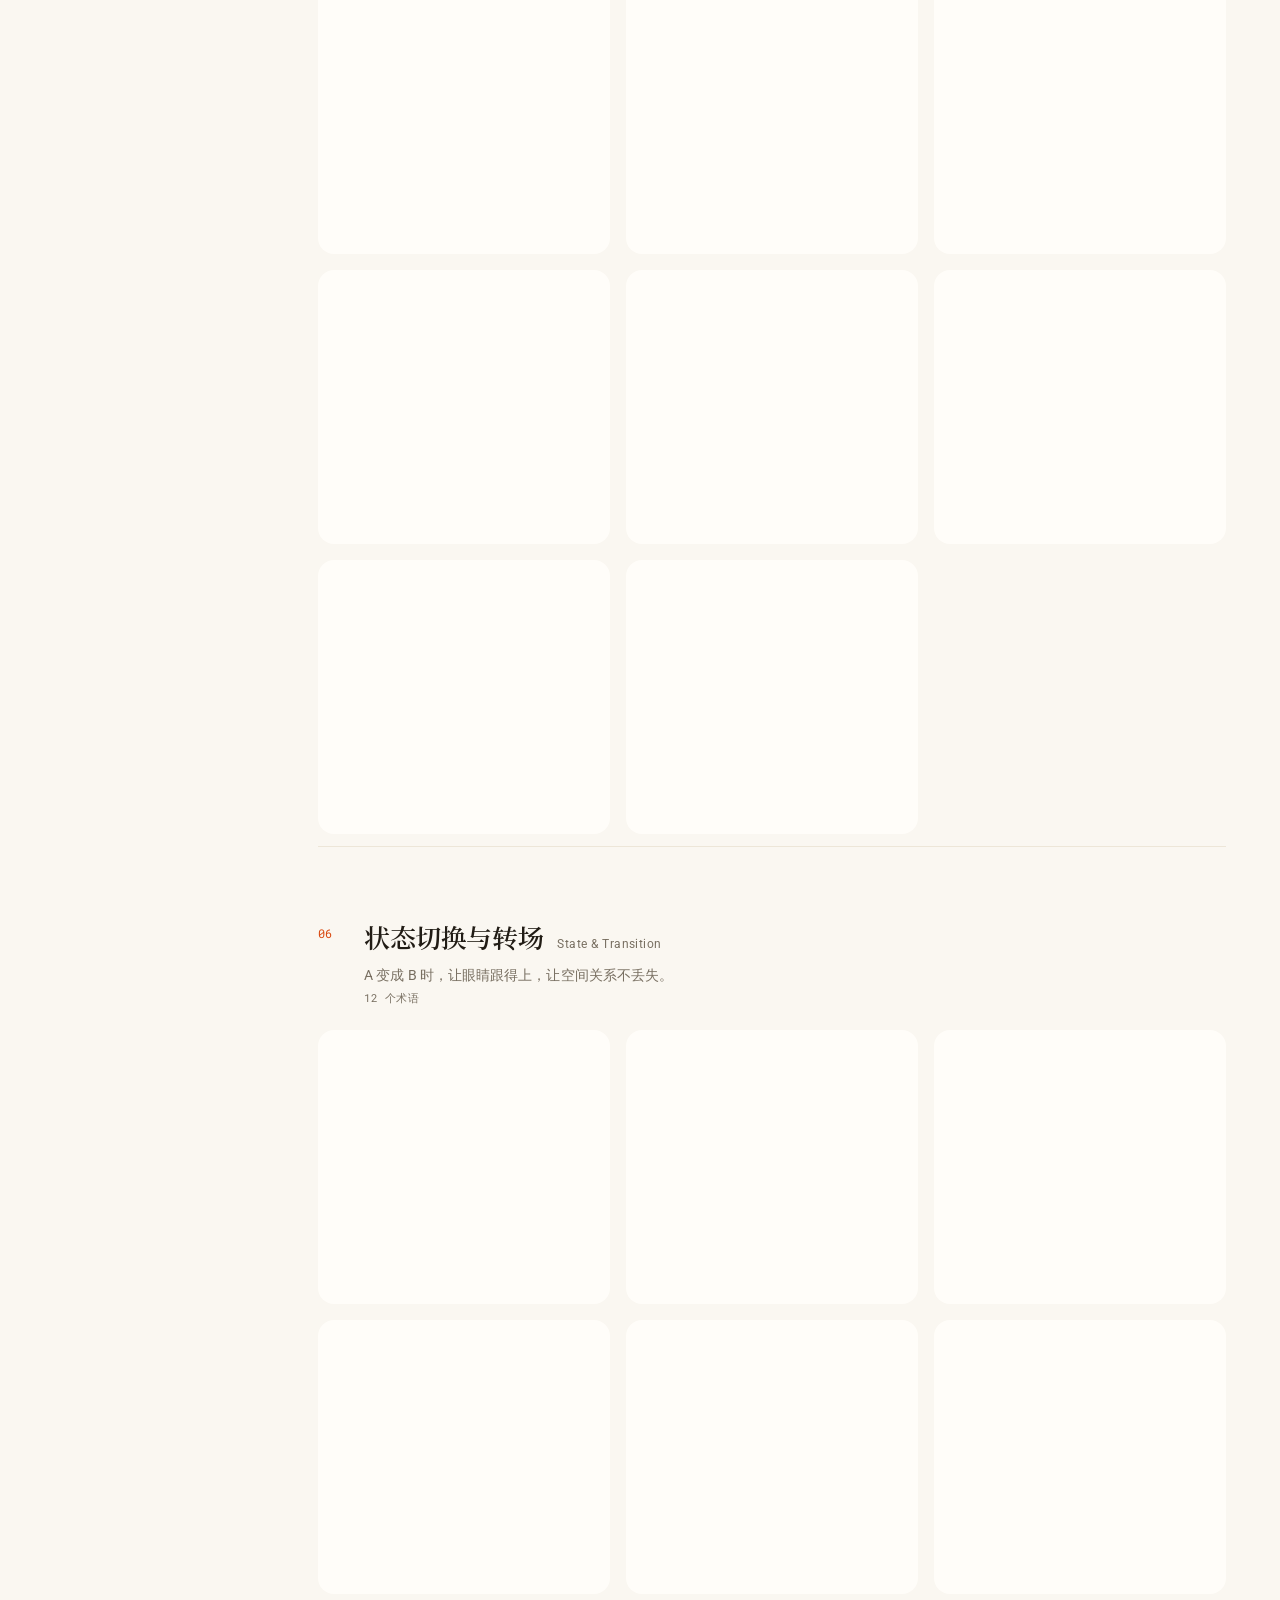
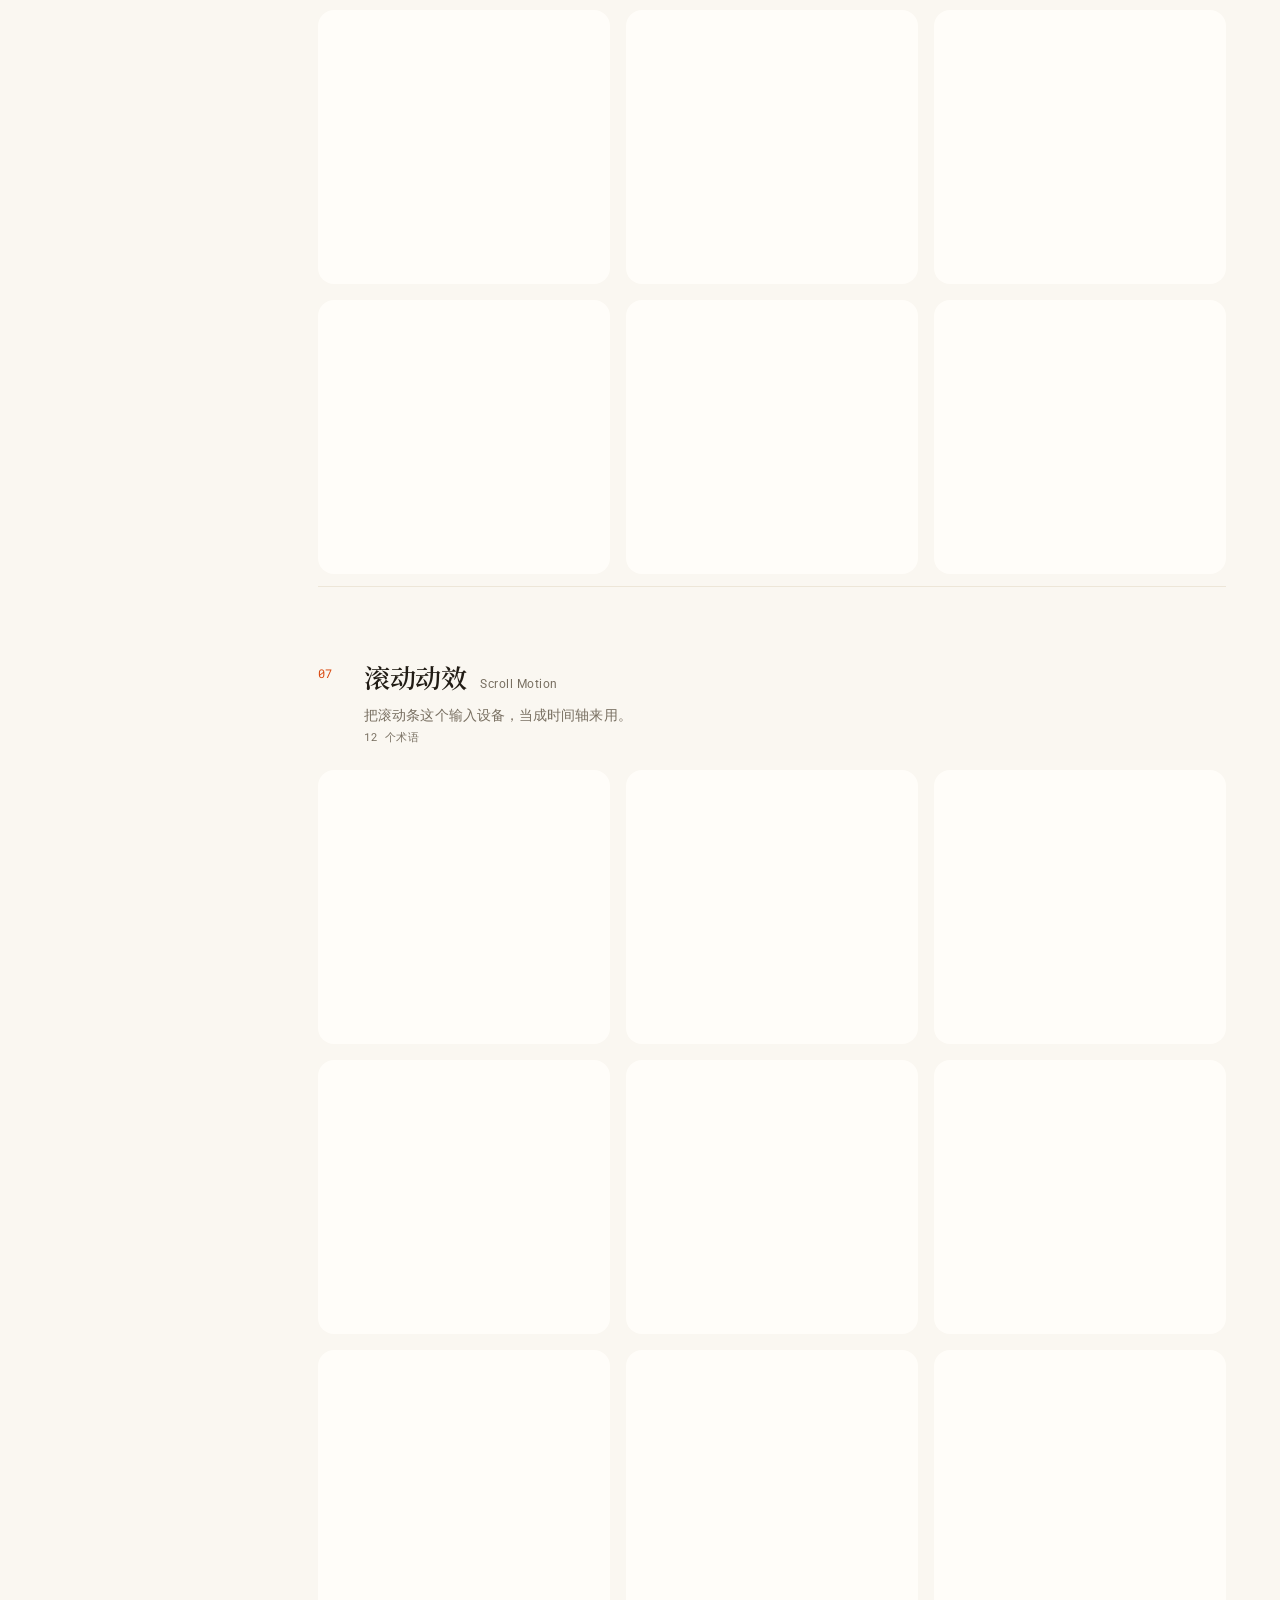
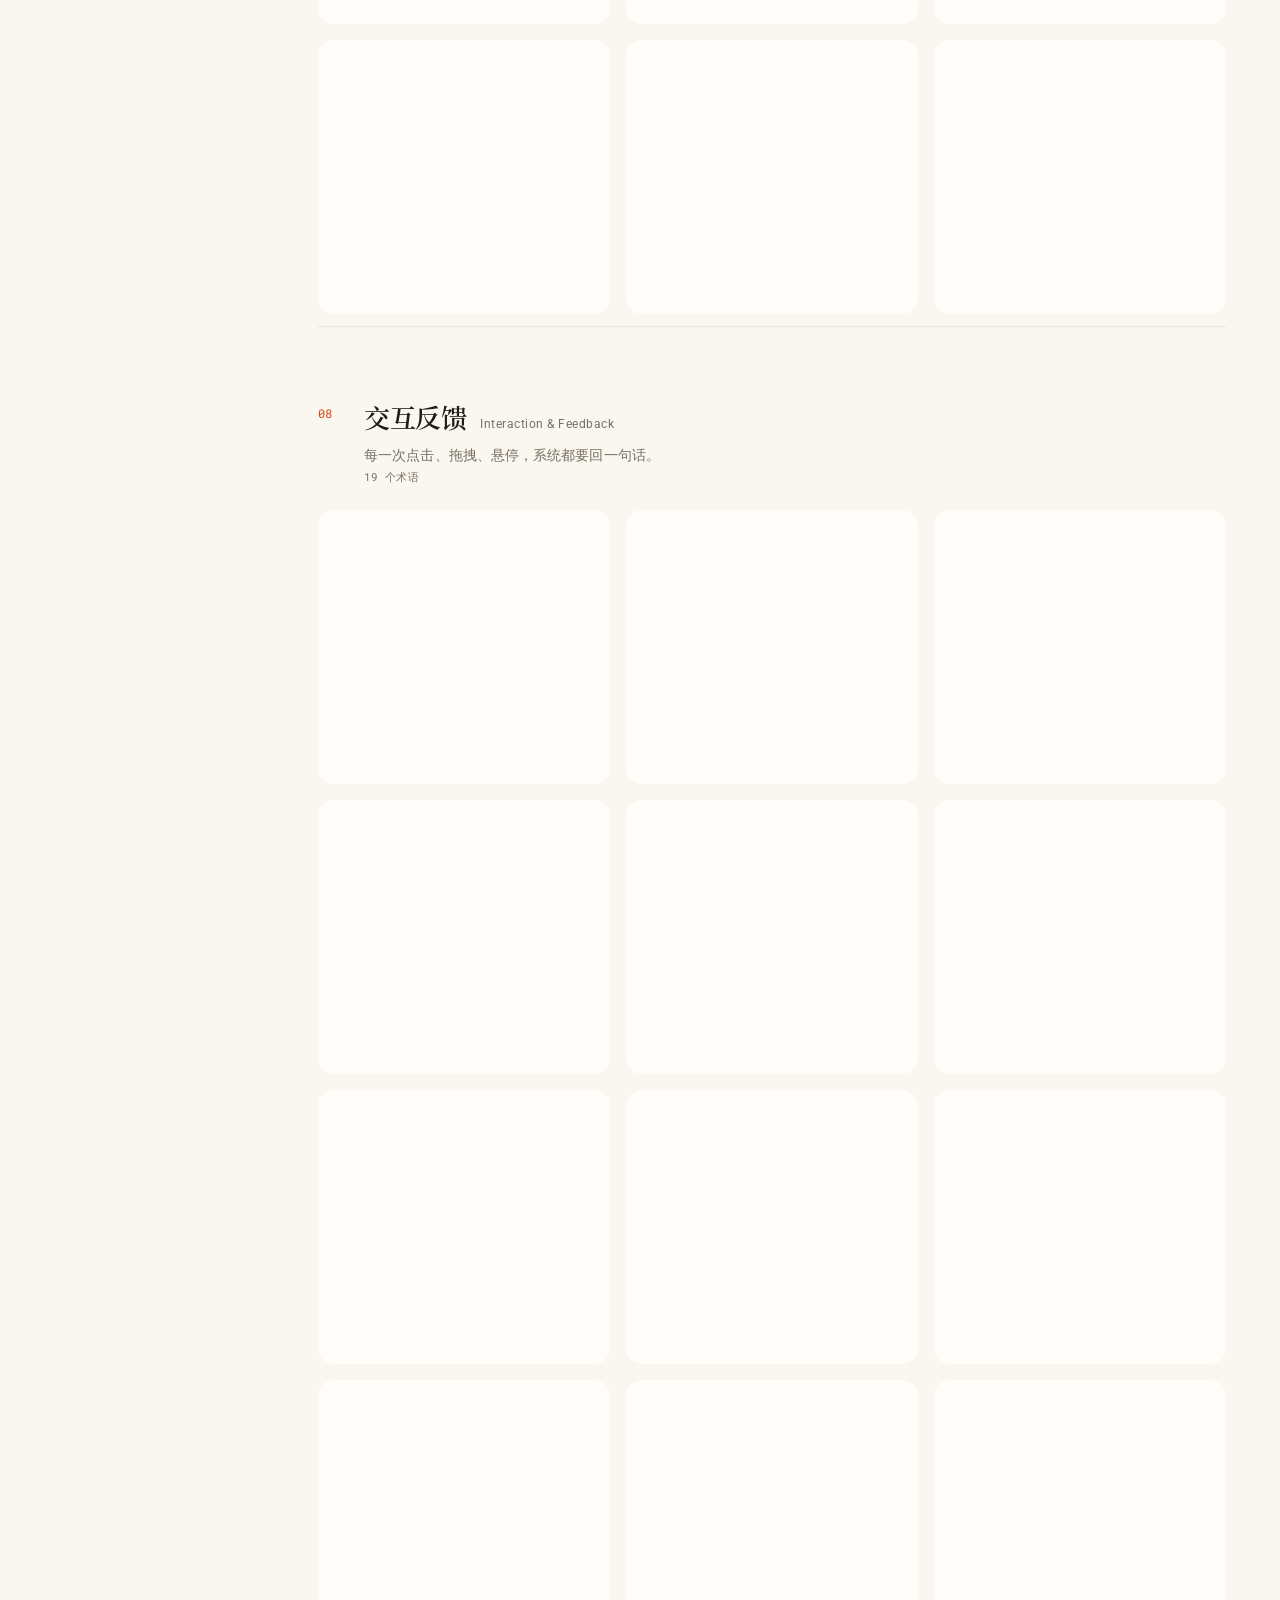
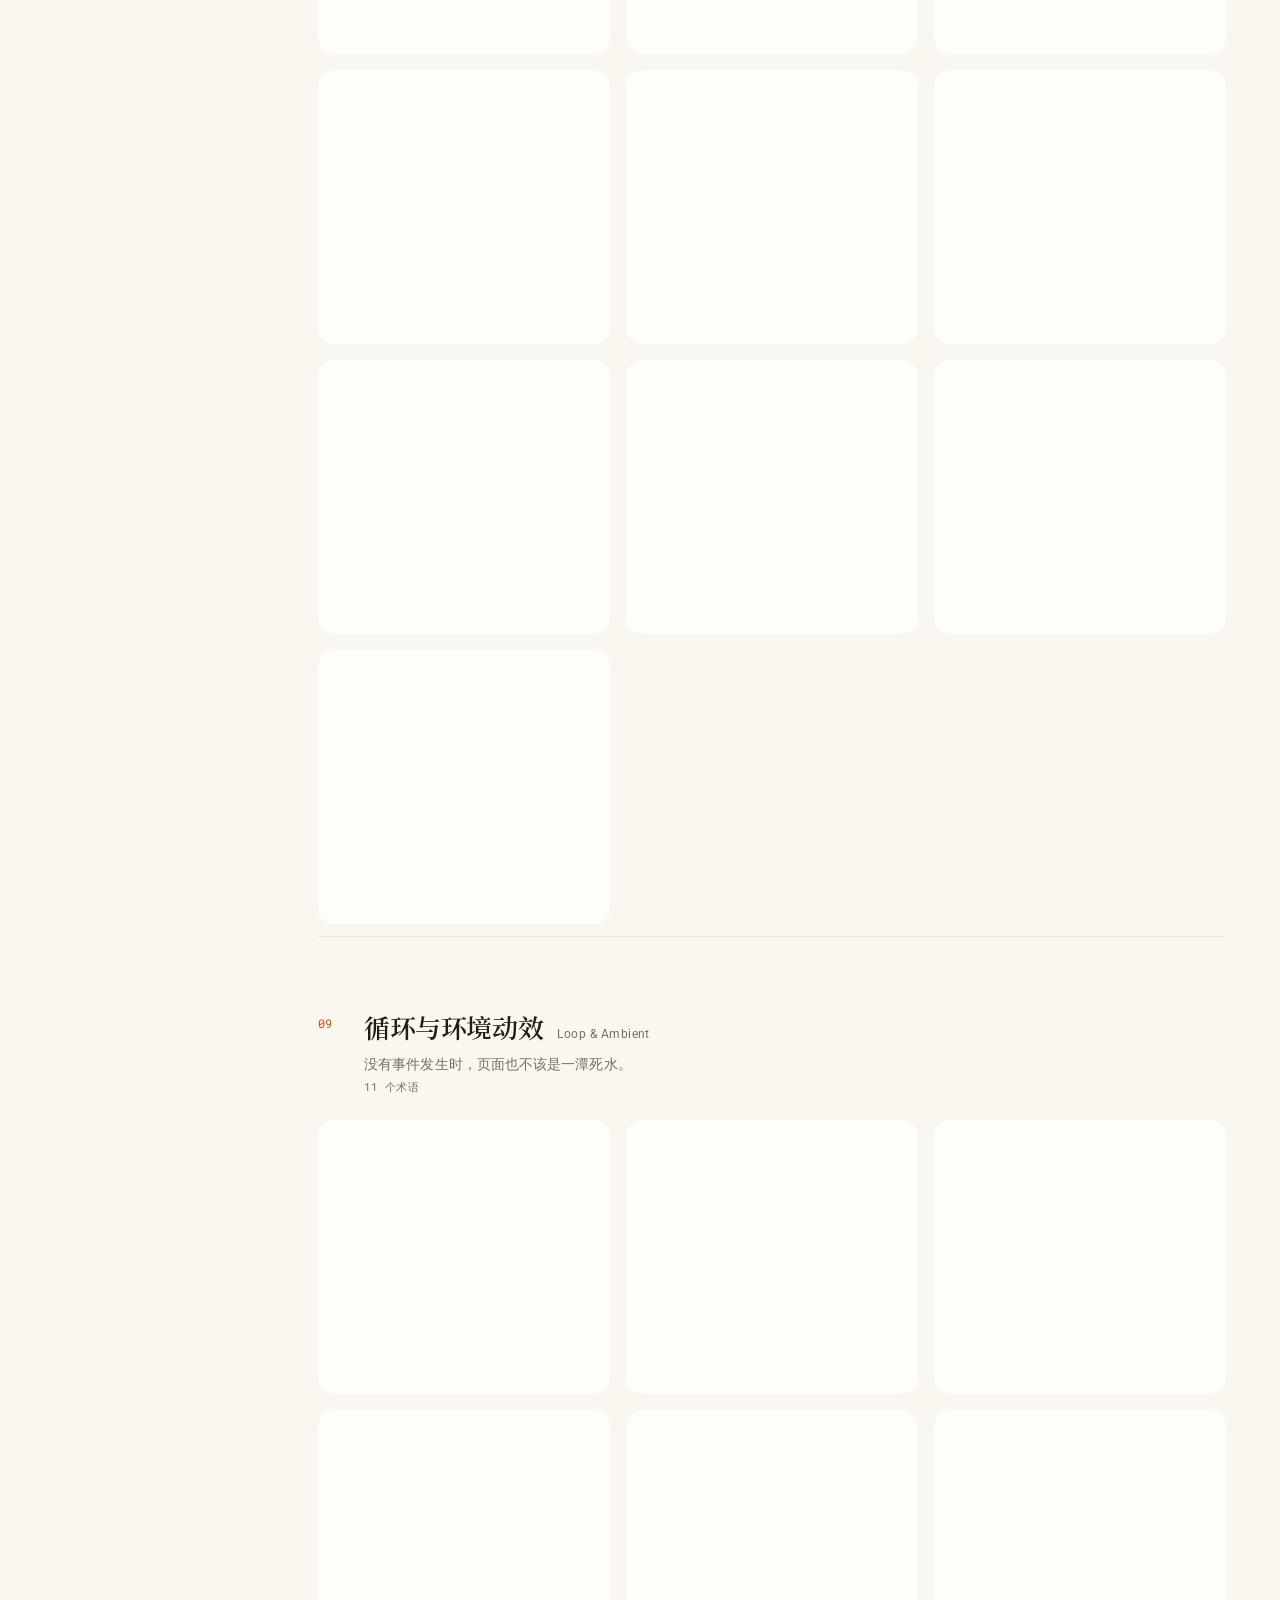
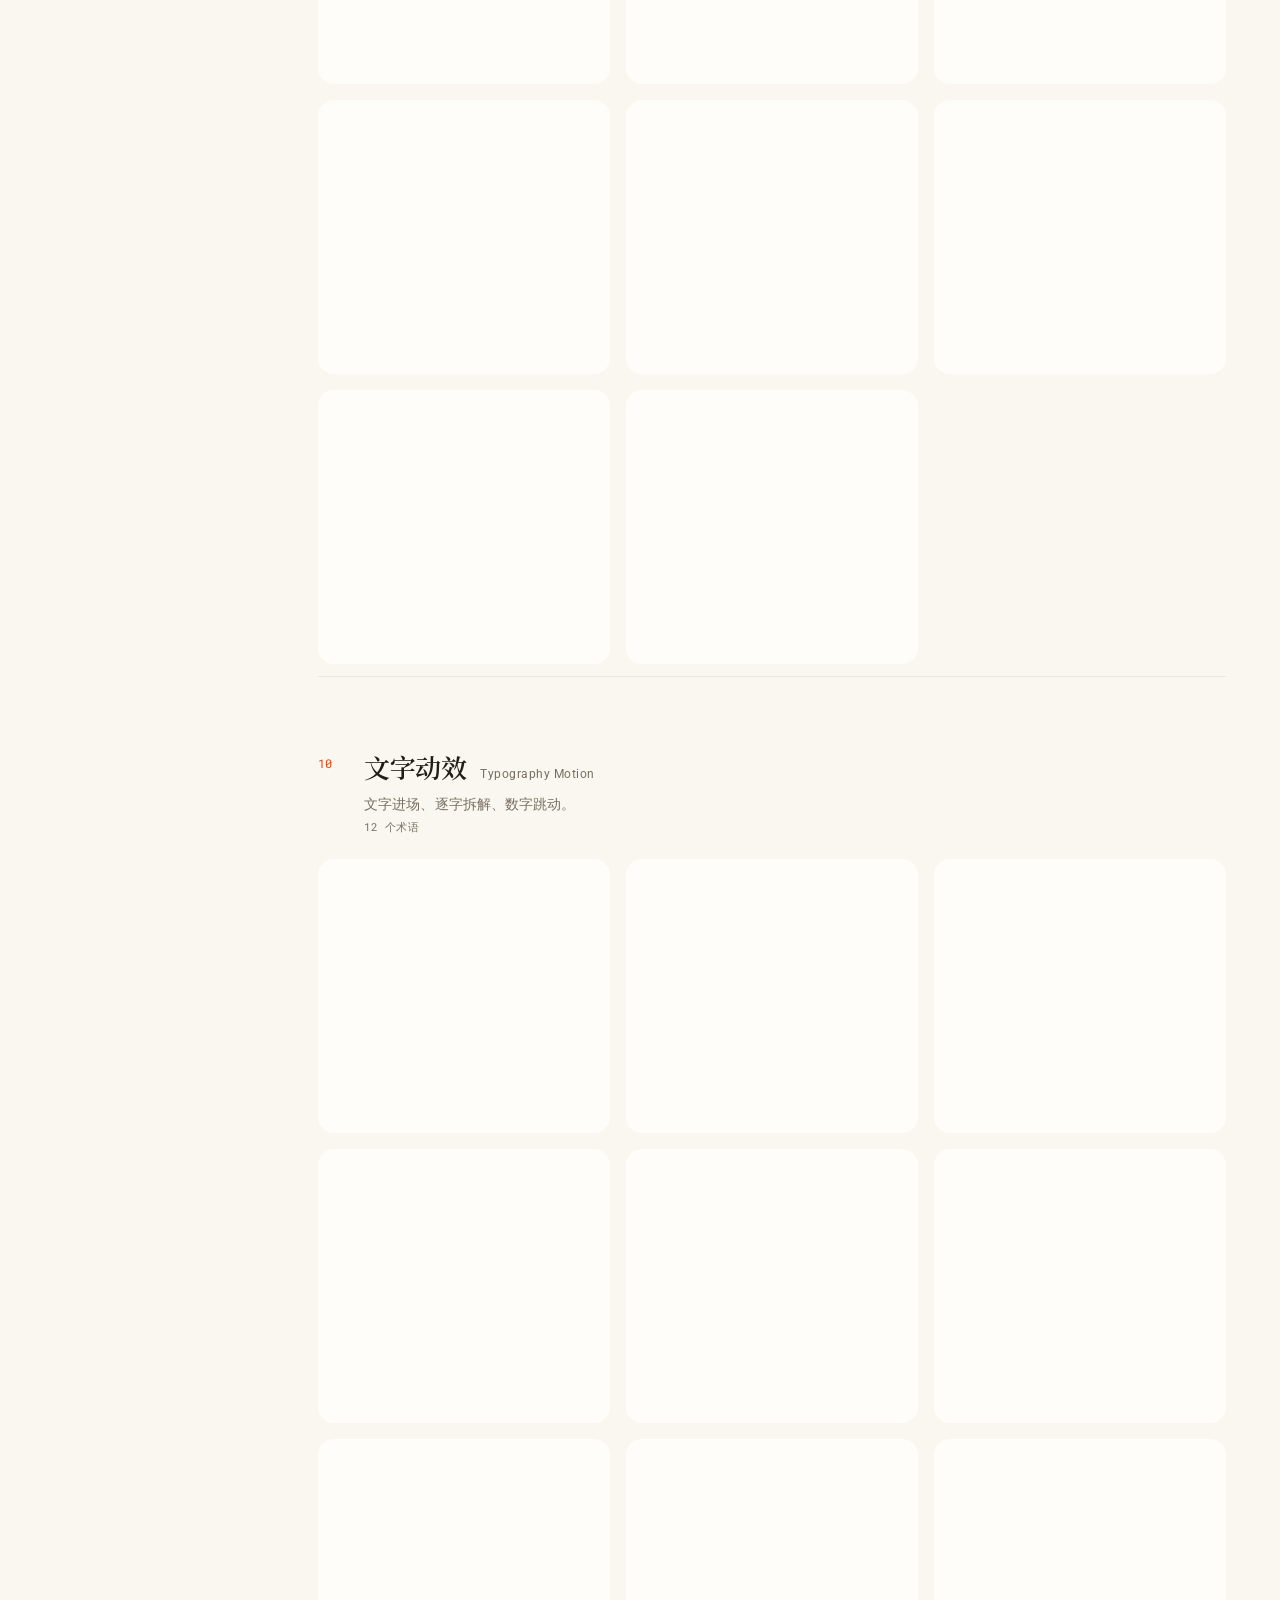
==== commit 39174481: "fix: use dedicated graded image for compare demo" ====
--- a/index.html
+++ b/index.html
@@ -11,9 +11,9 @@
 <meta property="og:type" content="website">
 <meta name="twitter:card" content="summary">
 <meta name="color-scheme" content="dark light">
-<link rel="stylesheet" href="assets/fonts/fonts.css?v=194">
-<link rel="stylesheet" href="assets/styles.css?v=194">
-<link rel="stylesheet" href="assets/hud.css?v=194">
+<link rel="stylesheet" href="assets/fonts/fonts.css?v=195">
+<link rel="stylesheet" href="assets/styles.css?v=195">
+<link rel="stylesheet" href="assets/hud.css?v=195">
 <link rel="icon" href="data:image/svg+xml,<svg xmlns='http://www.w3.org/2000/svg' viewBox='0 0 100 100'><text y='.9em' font-size='90'>〜</text></svg>">
 <!-- 首帧就定主题：等 app.js 启动才纠正的话，浅色用户每次都闪一下暗色 -->
 <script>
@@ -230,18 +230,18 @@
 </div>
 
 <!-- 全部 defer：下载更早并行、不阻塞解析，defer 保证按文档顺序执行，全局变量依赖不受影响 -->
-<script defer src="assets/ease.js?v=194"></script>
-<script defer src="assets/data1.js?v=194"></script>
-<script defer src="assets/data2.js?v=194"></script>
-<script defer src="assets/app.js?v=194"></script>
-<script defer src="assets/motion.js?v=194"></script>
-<script defer src="assets/runtime.js?v=194"></script>
-<script defer src="assets/compound.js?v=194"></script>
-<script defer src="assets/refs.js?v=194"></script>
-<script defer src="assets/hud.js?v=194"></script>
-<script defer src="assets/params.js?v=194"></script>
-<script defer src="assets/dialects.js?v=194"></script>
-<script defer src="assets/i18n.js?v=194"></script>
-<script defer src="assets/lab.js?v=194"></script>
+<script defer src="assets/ease.js?v=195"></script>
+<script defer src="assets/data1.js?v=195"></script>
+<script defer src="assets/data2.js?v=195"></script>
+<script defer src="assets/app.js?v=195"></script>
+<script defer src="assets/motion.js?v=195"></script>
+<script defer src="assets/runtime.js?v=195"></script>
+<script defer src="assets/compound.js?v=195"></script>
+<script defer src="assets/refs.js?v=195"></script>
+<script defer src="assets/hud.js?v=195"></script>
+<script defer src="assets/params.js?v=195"></script>
+<script defer src="assets/dialects.js?v=195"></script>
+<script defer src="assets/i18n.js?v=195"></script>
+<script defer src="assets/lab.js?v=195"></script>
 </body>
 </html>
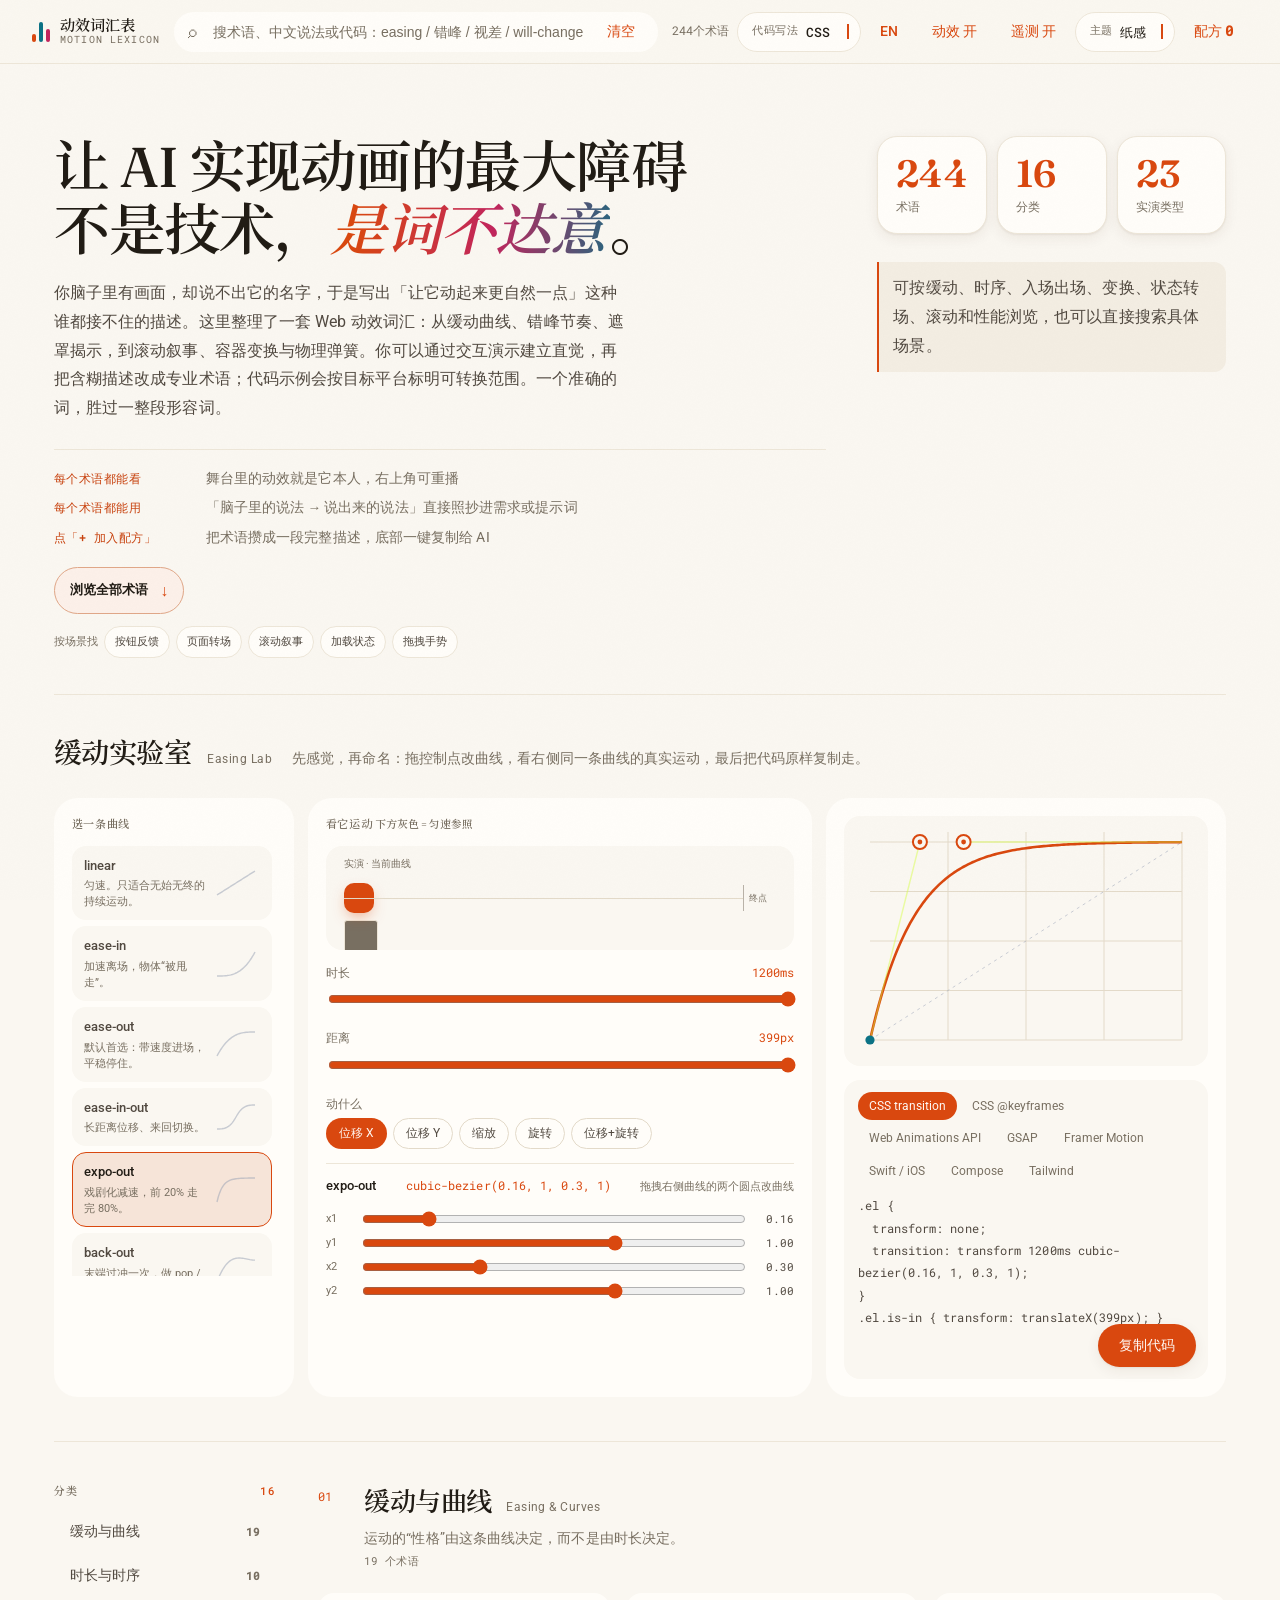
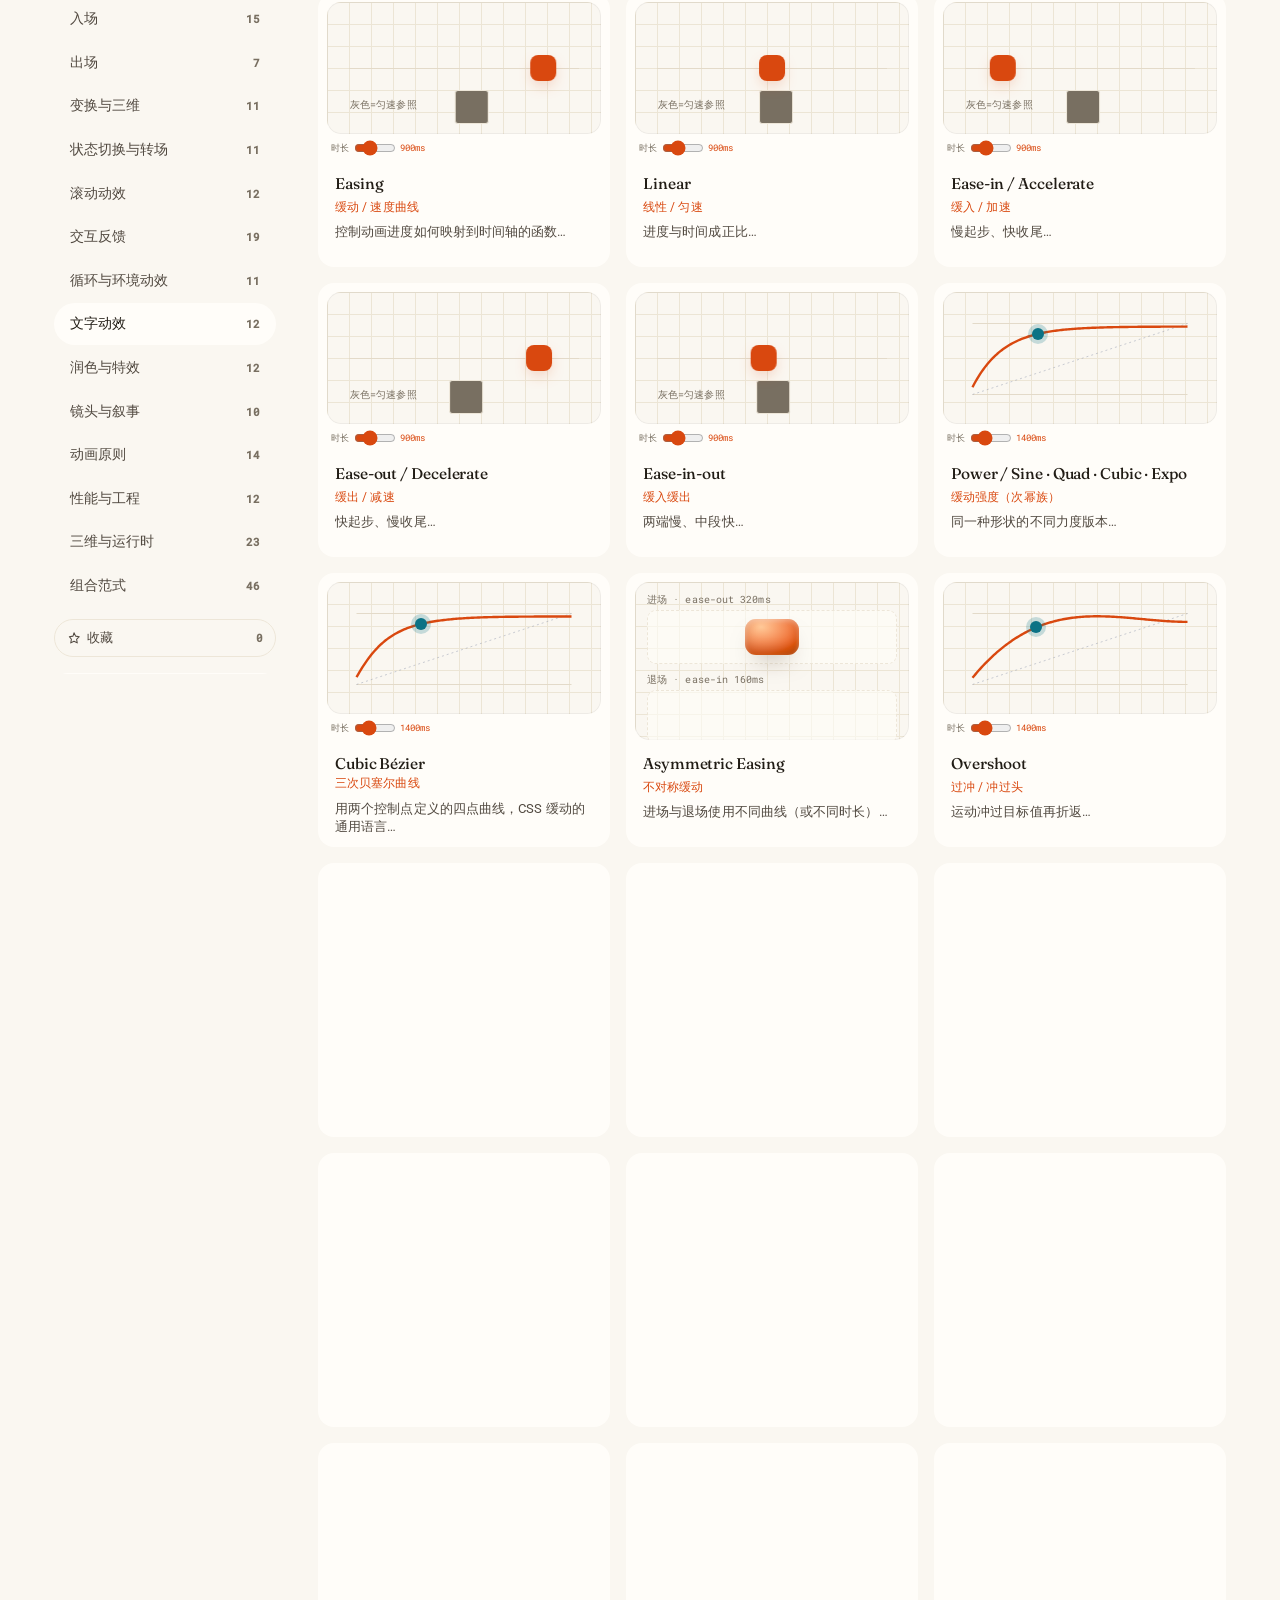
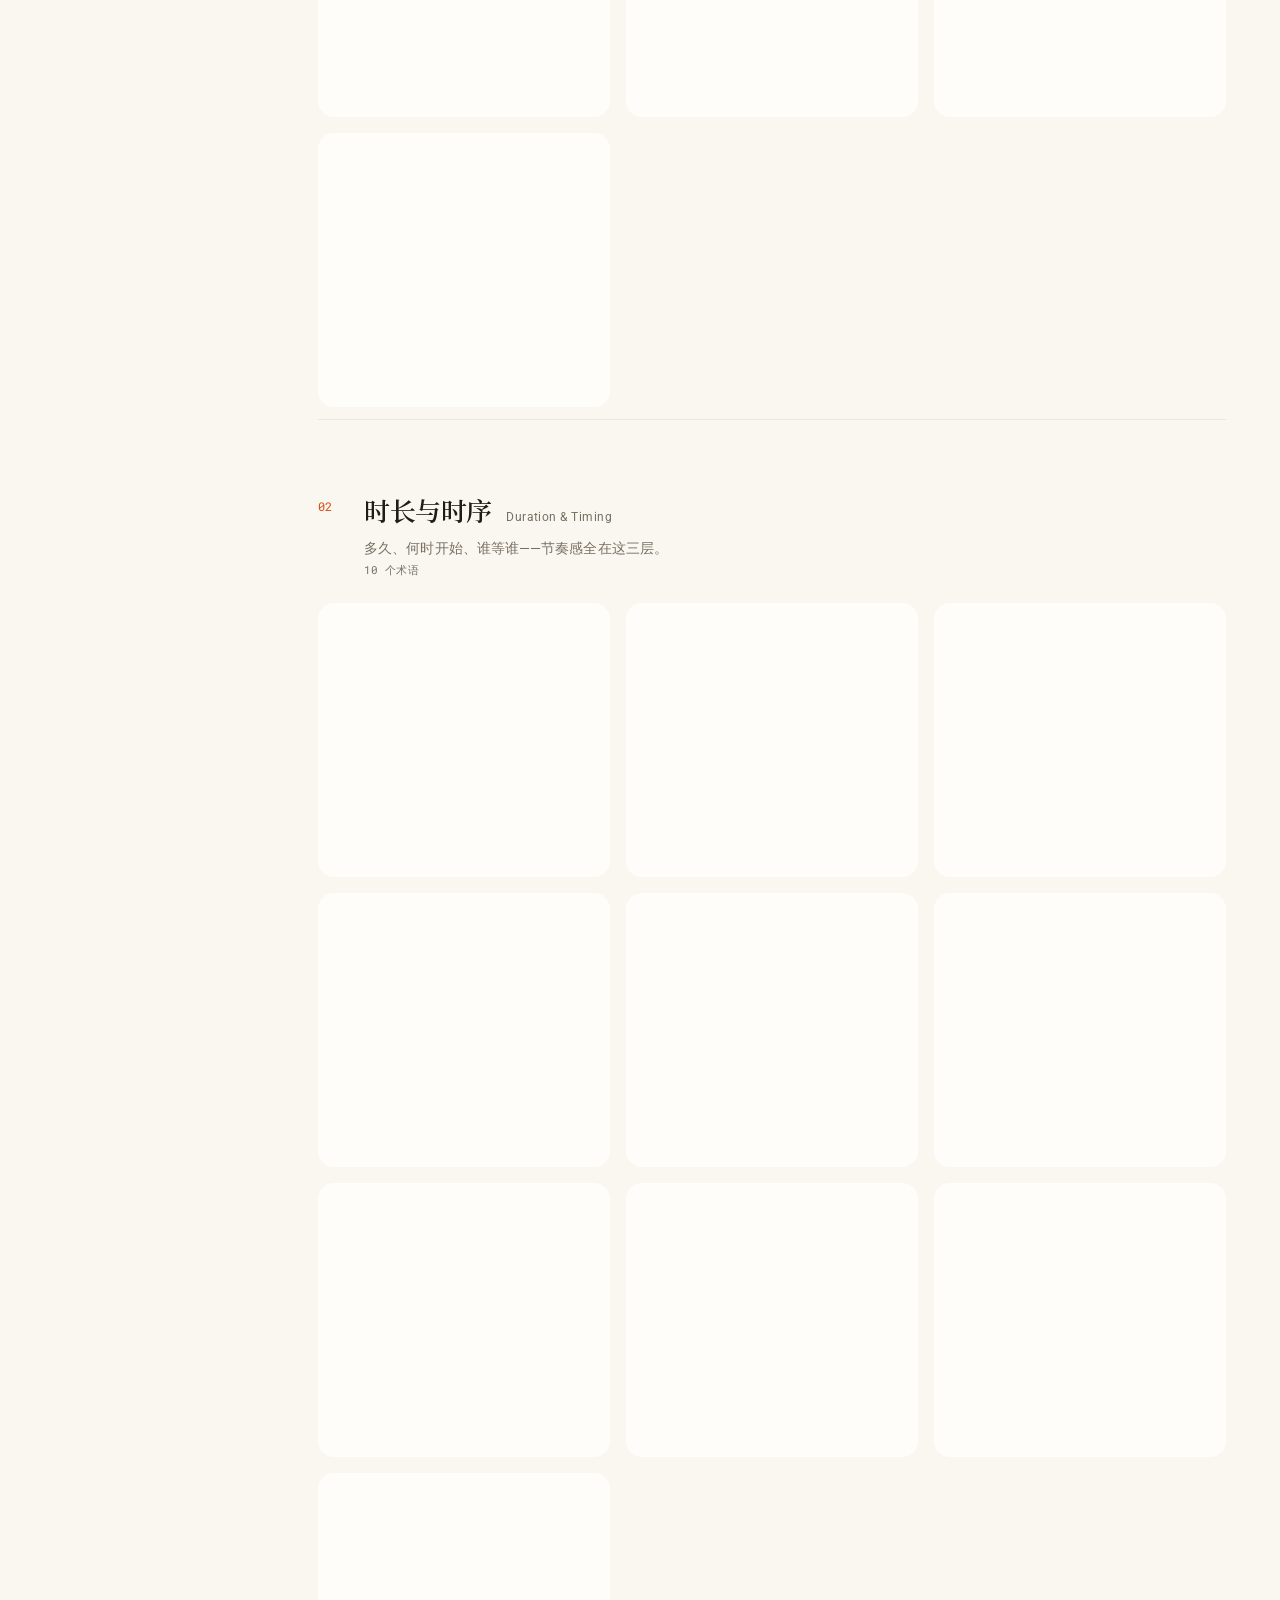
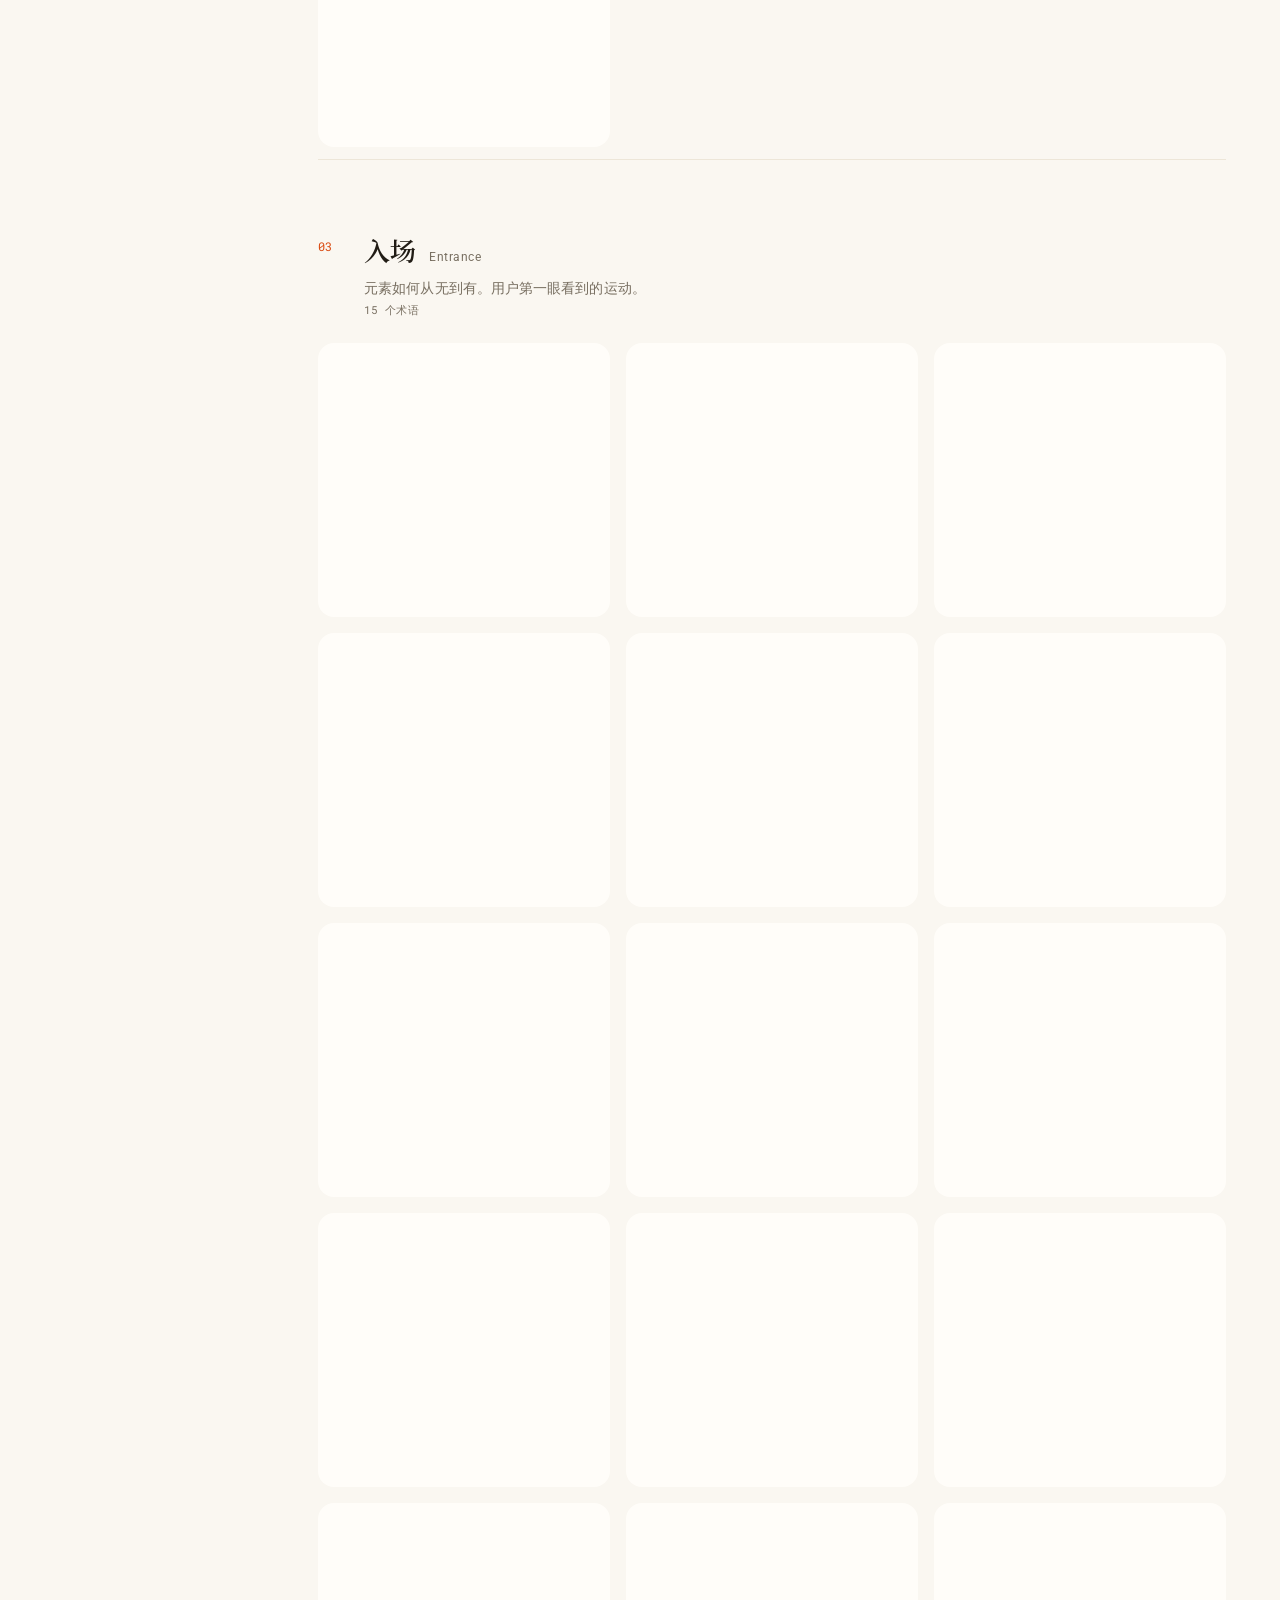
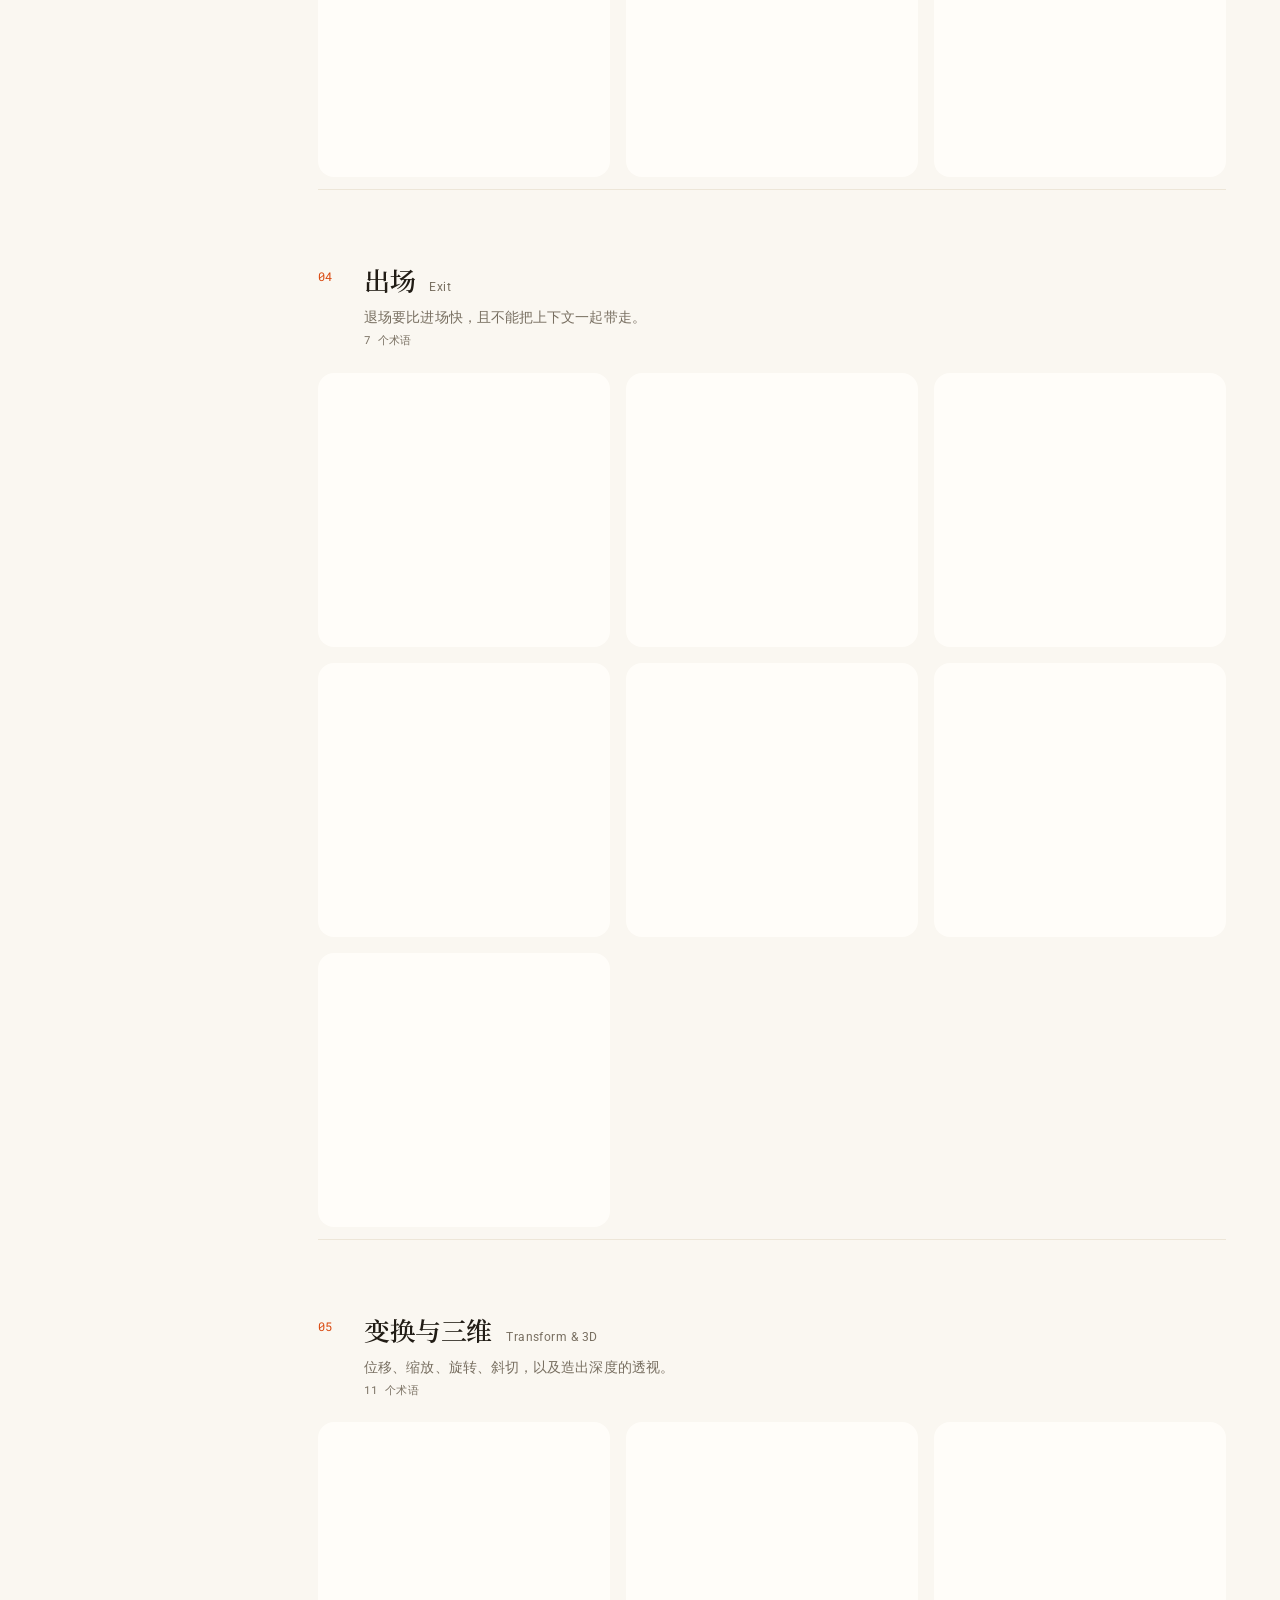
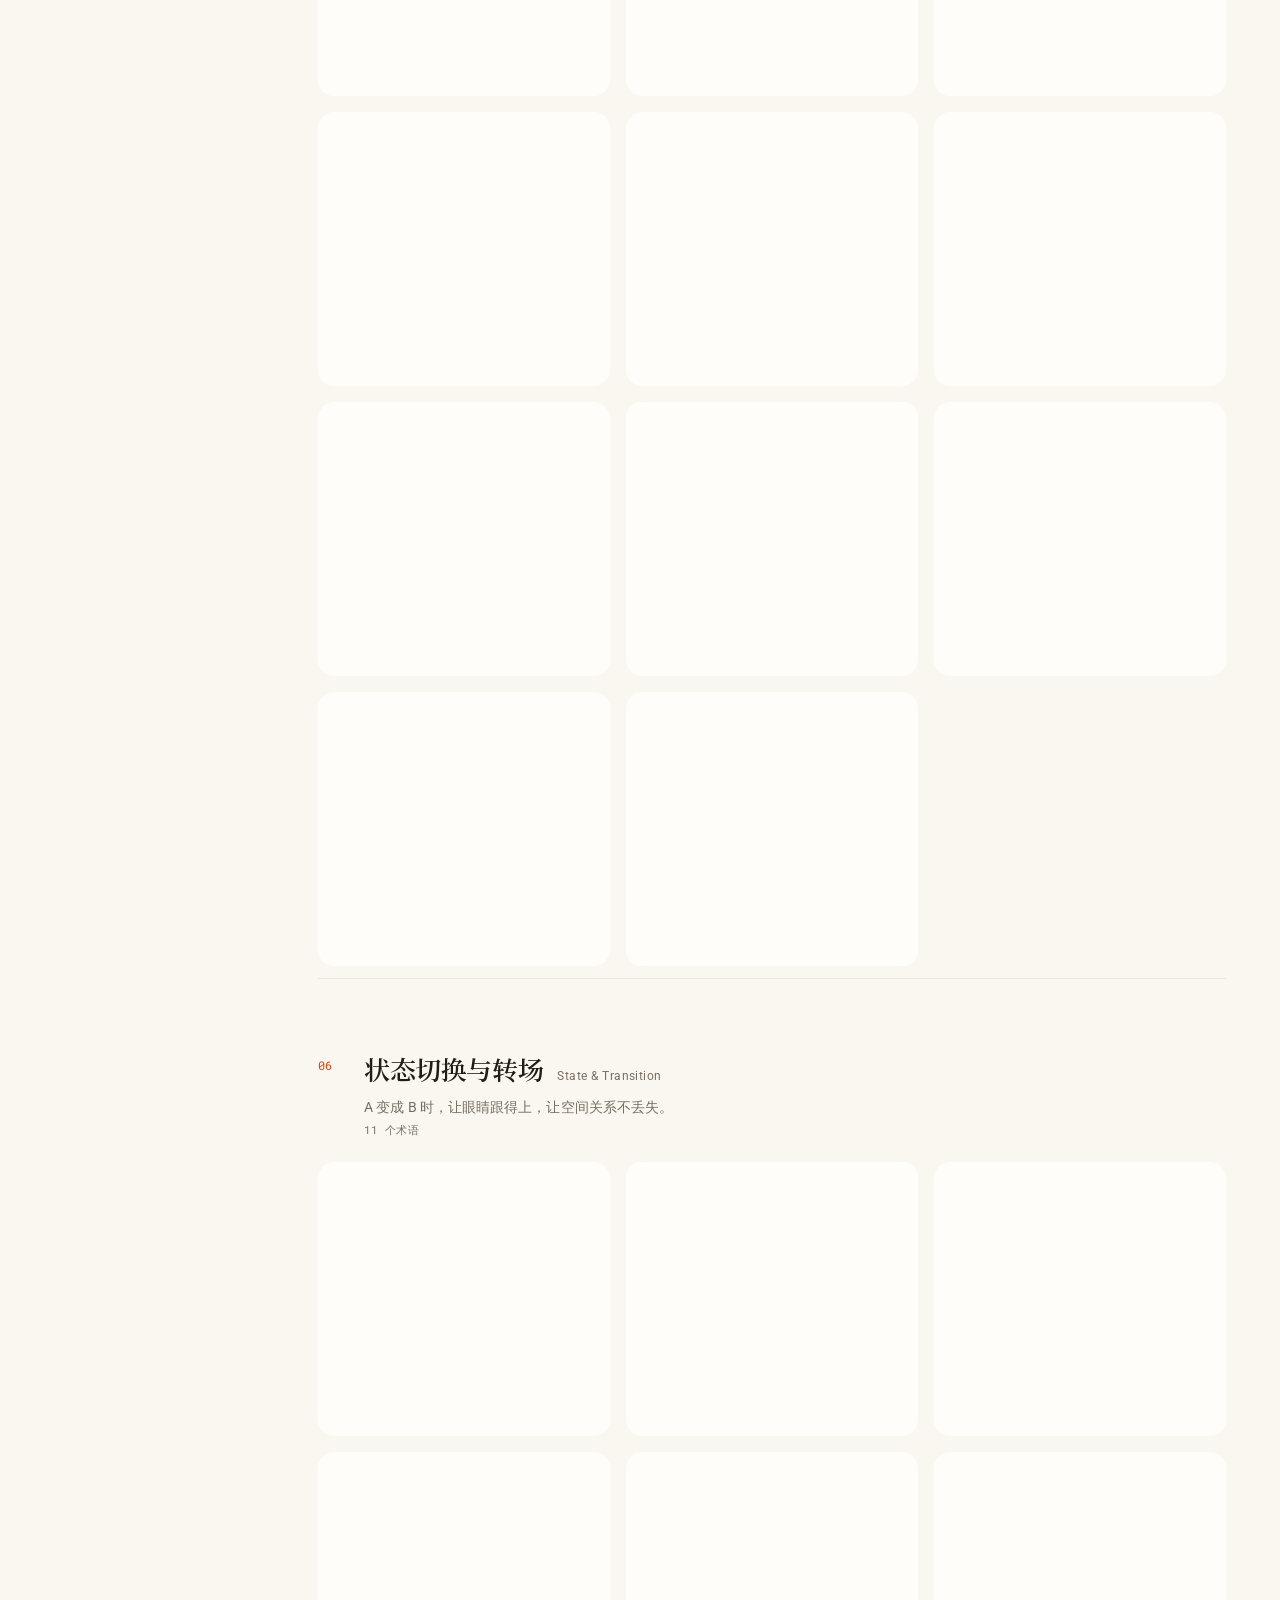
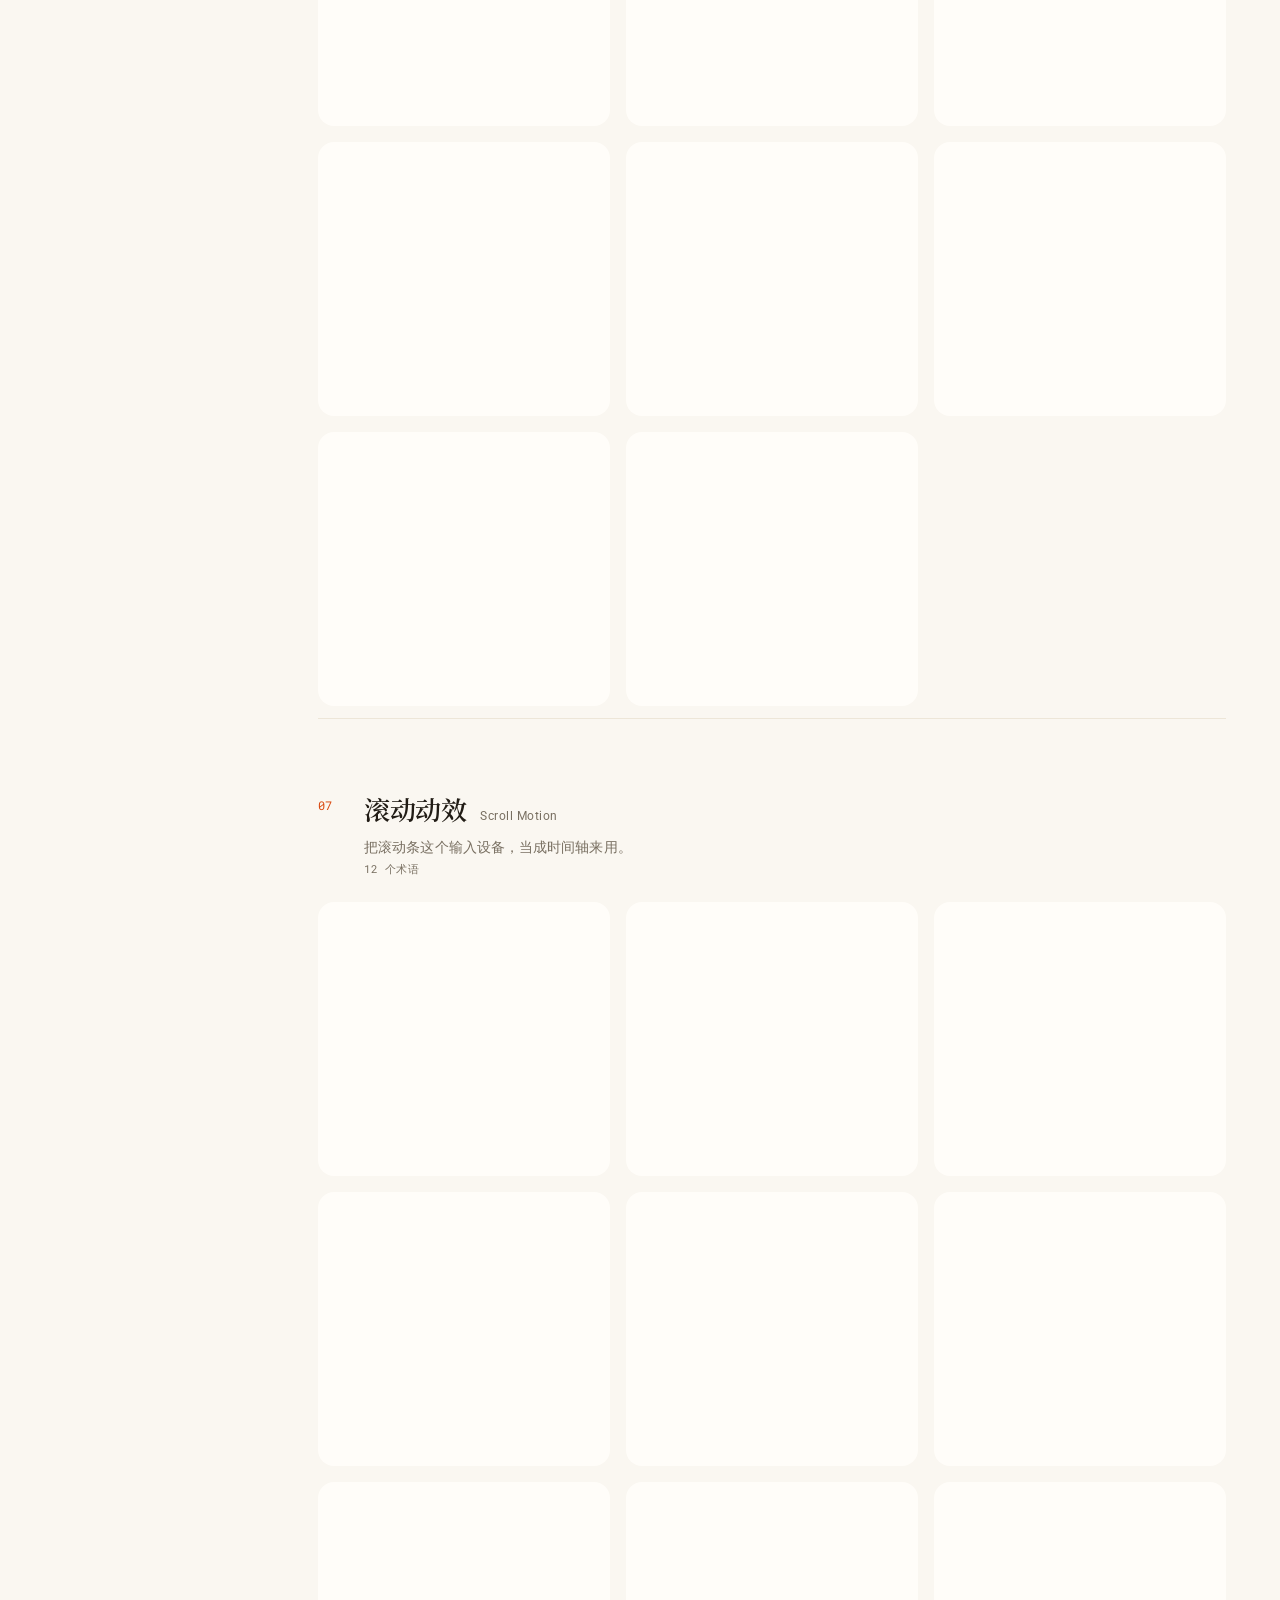
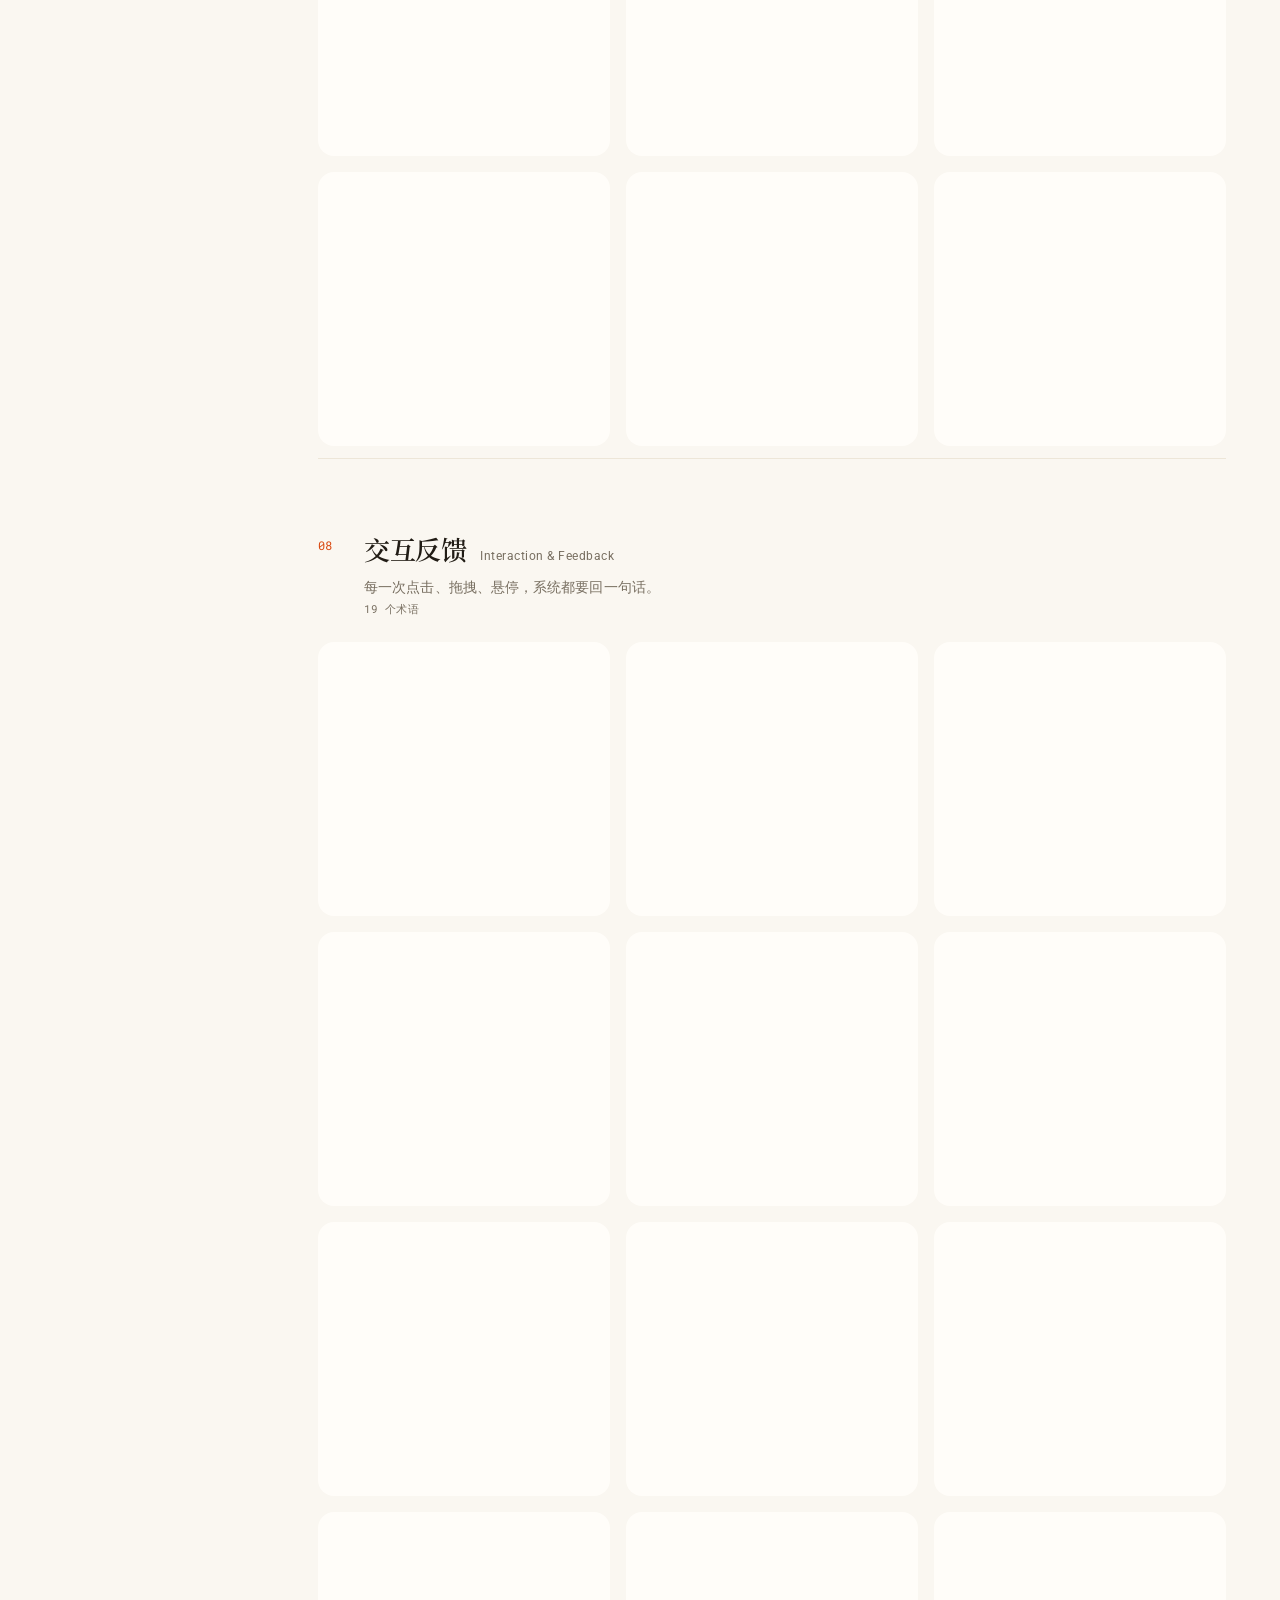
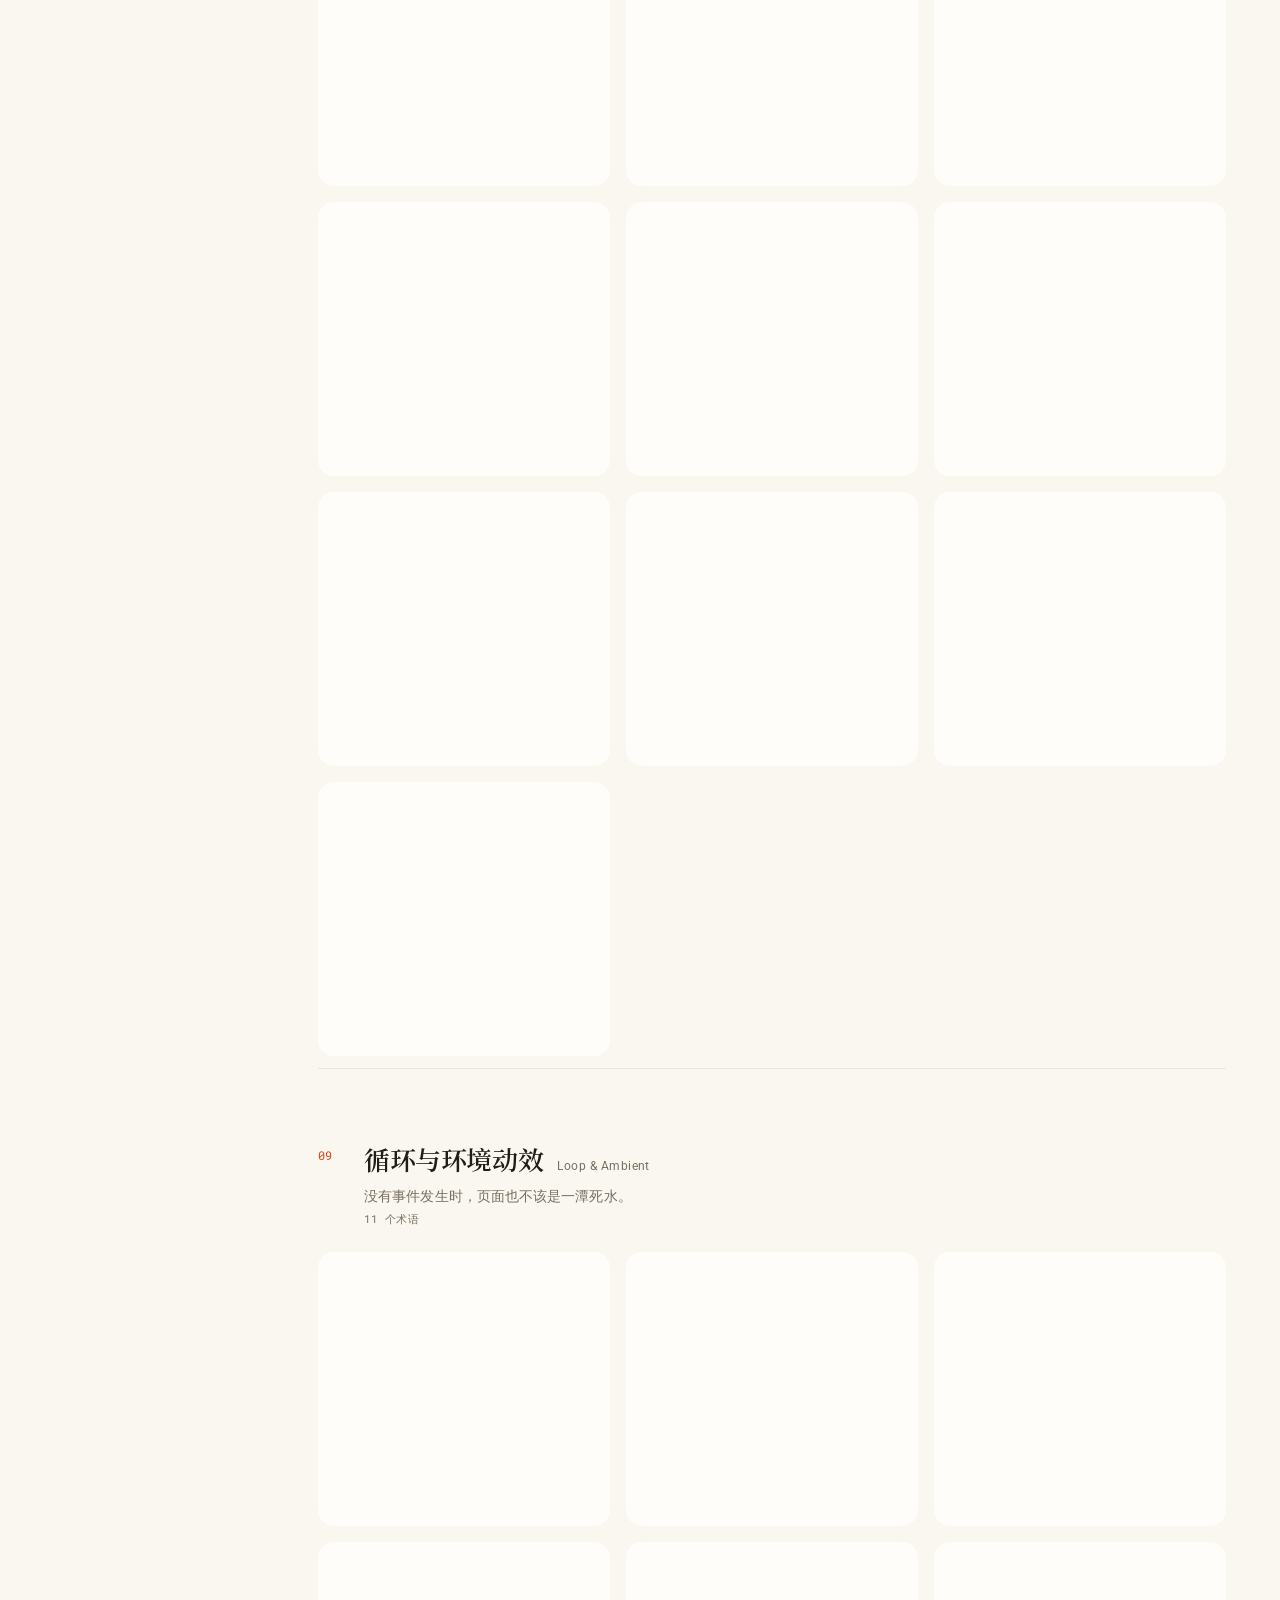
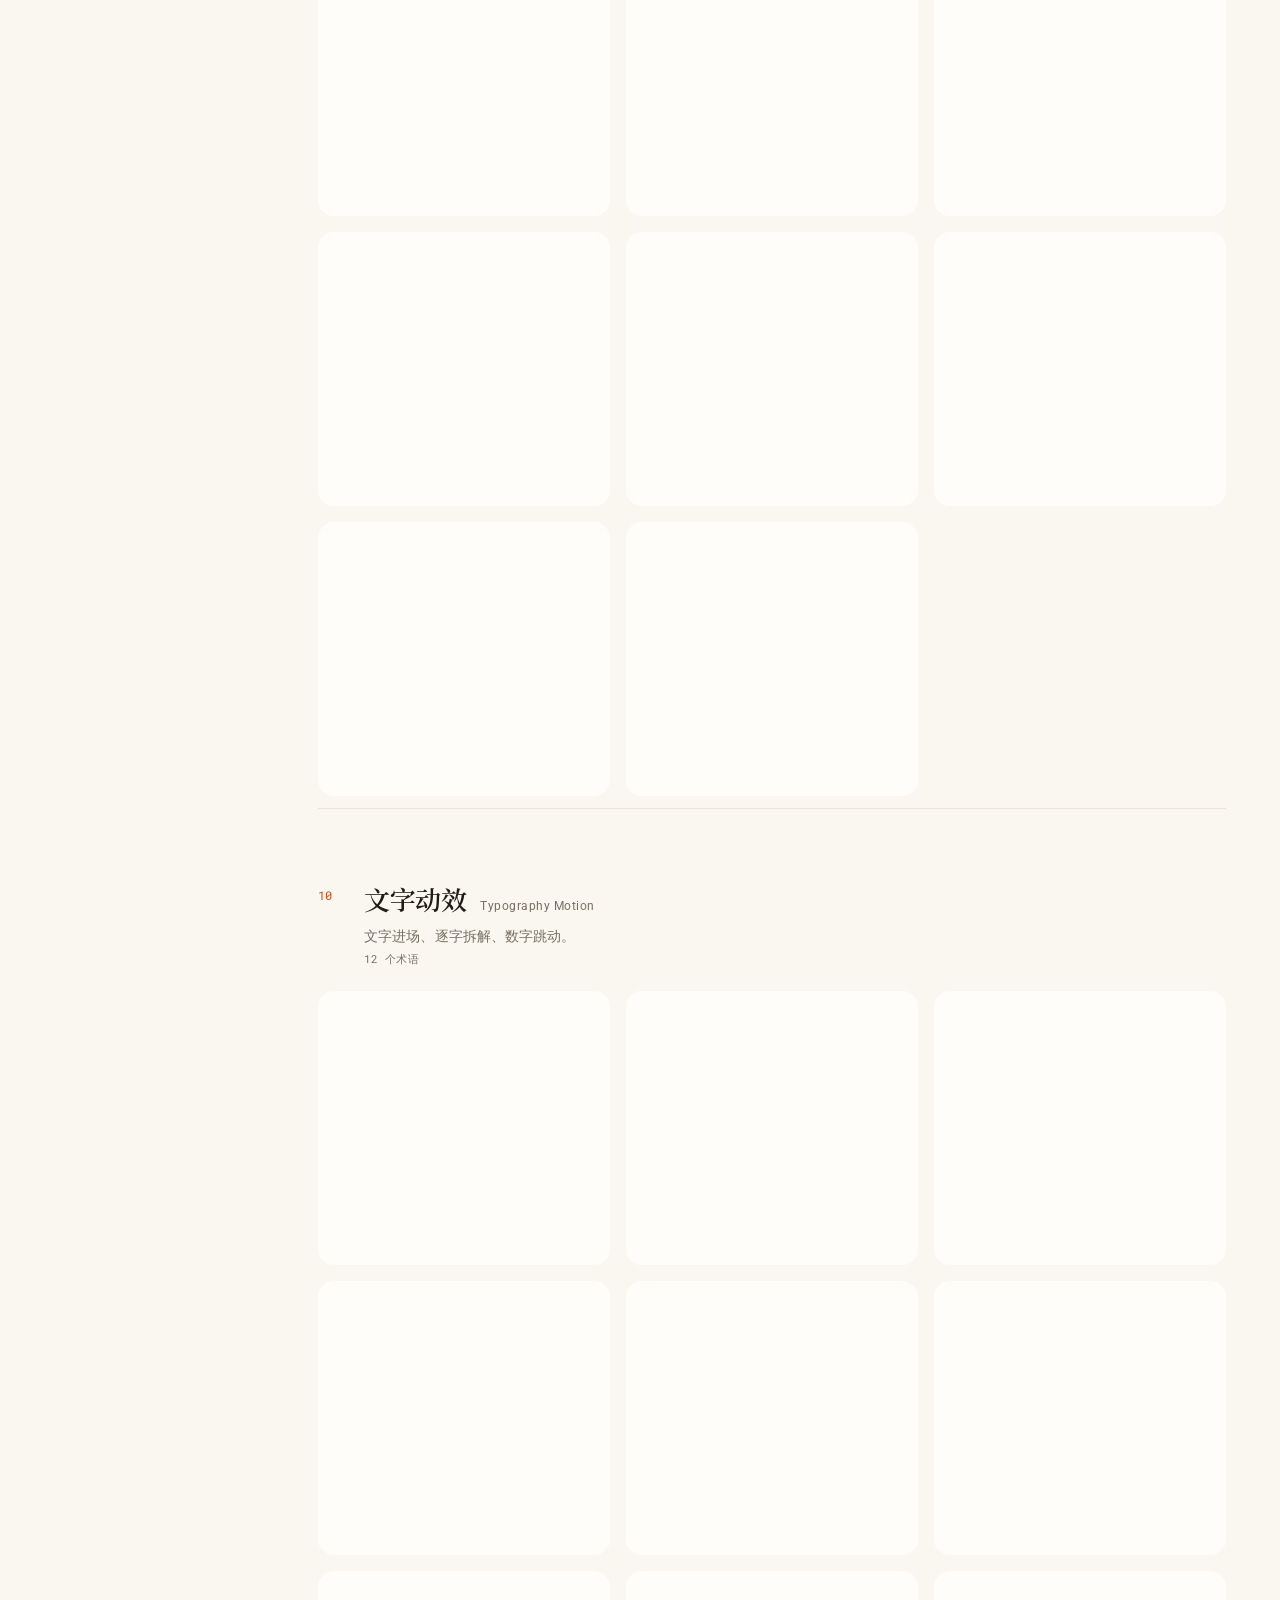
==== commit ff4dfe4a: "chore: checkpoint current motion atlas before comprehensive refinement" ====
--- a/index.html
+++ b/index.html
@@ -4,16 +4,16 @@
 <meta charset="UTF-8">
 <meta name="viewport" content="width=device-width, initial-scale=1">
 <title>动效词汇表 · 把“那个感觉”说成专业术语</title>
-<meta name="description" content="239 个 Web 动画与动效术语，16 个分类，每个都带可重播或可交互的实演效果、含糊说法到专业说法的对照，以及可直接复制的代码。让需求描述和 AI 提示词一次说清。">
+<meta name="description" content="Web 动效词汇与交互实验室：浏览术语、实演效果、专业表达与多平台代码示例。">
 <meta name="theme-color" content="#f6f2e9">
 <meta property="og:title" content="动效词汇表 · Motion Lexicon">
-<meta property="og:description" content="把‘那个感觉’说成专业术语：239 个动效词条、交互演示和可复制代码。">
+<meta property="og:description" content="把‘那个感觉’说成专业术语：动效词条、交互演示和可核对的平台代码示例。">
 <meta property="og:type" content="website">
 <meta name="twitter:card" content="summary">
 <meta name="color-scheme" content="dark light">
-<link rel="stylesheet" href="assets/fonts/fonts.css?v=195">
-<link rel="stylesheet" href="assets/styles.css?v=195">
-<link rel="stylesheet" href="assets/hud.css?v=195">
+<link rel="stylesheet" href="assets/fonts/fonts.css?v=280">
+<link rel="stylesheet" href="assets/styles.css?v=280">
+<link rel="stylesheet" href="assets/hud.css?v=280">
 <link rel="icon" href="data:image/svg+xml,<svg xmlns='http://www.w3.org/2000/svg' viewBox='0 0 100 100'><text y='.9em' font-size='90'>〜</text></svg>">
 <!-- 首帧就定主题：等 app.js 启动才纠正的话，浅色用户每次都闪一下暗色 -->
 <script>
@@ -34,12 +34,17 @@
 <header class="topbar">
   <a class="brand" href="#top">
     <span class="mark" aria-hidden="true"><i></i><i></i><i></i></span>
-    <span class="brand-t"><b data-i18n="brand1">动效词汇表</b><s data-i18n="brand2">MOTION LEXICON</s></span>
+    <span class="brand-t"><span class="brand-name" data-i18n="brand1">动效词汇表</span><s data-i18n="brand2">MOTION LEXICON</s></span>
   </a>
   <div class="search">
     <span class="mag" aria-hidden="true">⌕</span>
     <input id="q" type="search" placeholder="搜术语、中文说法或代码：easing / 错峰 / 视差 / will-change …" aria-label="搜索动效术语" data-l10n="搜索动效术语" data-l10n-attr="aria-label" autocomplete="off">
     <button id="clear" class="mini" type="button" data-i18n="clear">清空</button>
+    <div id="search-history" class="search-history" role="region" aria-label="最近搜索" data-l10n="最近搜索" data-l10n-attr="aria-label" hidden>
+      <div class="search-history-hd"><b data-i18n="recentSearches">最近搜索</b><button id="clear-search-history" type="button" data-i18n="clearSearchHistory">清空记录</button></div>
+      <ul id="search-history-list"></ul>
+      <p class="search-history-note" data-i18n="searchHistoryLocal">记录仅保存在此设备</p>
+    </div>
   </div>
   <div class="top-tools">
     <span id="hitcount" class="hit" aria-live="polite"></span>
@@ -50,7 +55,7 @@
         <span class="menu-cap" data-i18n="dialect">代码写法</span><b id="dialect-cur">CSS</b>
         <svg class="caret" width="14" height="14" viewBox="0 0 20 20" aria-hidden="true"><path d="M5.5 8 10 12.5 14.5 8" fill="none" stroke="currentColor" stroke-width="1.7" stroke-linecap="round" stroke-linejoin="round"/></svg>
       </button>
-      <div class="menu-list" id="dialect-list" role="listbox" tabindex="-1"></div>
+      <div class="menu-list" id="dialect-list" role="listbox" aria-label="代码写法" tabindex="-1" hidden></div>
     </div>
     <button id="lang" class="ghost" type="button">EN</button>
     <button id="motion" class="ghost" type="button" aria-pressed="true">动效 开</button>
@@ -62,7 +67,7 @@
         <span class="menu-cap" data-i18n="themeCap">主题</span><b id="theme-cur">暗房</b>
         <svg class="caret" width="14" height="14" viewBox="0 0 20 20" aria-hidden="true"><path d="M5.5 8 10 12.5 14.5 8" fill="none" stroke="currentColor" stroke-width="1.7" stroke-linecap="round" stroke-linejoin="round"/></svg>
       </button>
-      <div class="menu-list" id="theme-list" role="menu" tabindex="-1"></div>
+      <div class="menu-list" id="theme-list" role="menu" aria-label="主题" tabindex="-1" hidden></div>
     </div>
     <button class="ghost recipe-open" type="button"><span data-i18n="recipe">配方</span> <b id="recipe-count">0</b></button>
   </div>
@@ -73,18 +78,27 @@
   <section class="lede">
     <div class="lede-txt">
       <h1><span data-i18n="h1a">让 AI 实现动画的最大障碍</span><br><span data-i18n="h1b">不是技术，</span><em data-i18n="h1c">是词不达意</em><span data-i18n="h1d">。</span></h1>
-      <p data-i18n="lede">你脑子里有画面，却说不出它的名字，于是写出「让它动起来更自然一点」这种谁都接不住的描述。这里整理了一套 Web 动效的专业词汇：从缓动曲线、错峰节奏、遮罩揭示，到滚动叙事、容器变换、物理弹簧——每个词都带可交互实演、含糊说法 → 专业说法的对照，以及七种框架的可运行代码。一个准确的词，胜过一整段形容词。</p>
+      <p data-i18n="lede">你脑子里有画面，却说不出它的名字，于是写出「让它动起来更自然一点」这种谁都接不住的描述。这里整理了一套 Web 动效词汇：从缓动曲线、错峰节奏、遮罩揭示，到滚动叙事、容器变换与物理弹簧。你可以通过交互演示建立直觉，再把含糊描述改成专业术语；代码示例会按目标平台标明可转换范围。一个准确的词，胜过一整段形容词。</p>
       <ul class="howto">
         <li><b data-i18n="how1">每个术语都能看</b><span data-i18n="how1s">舞台里的动效就是它本人，右上角可重播</span></li>
         <li><b data-i18n="how2">每个术语都能用</b><span data-i18n="how2s">「脑子里的说法 → 说出来的说法」直接照抄进需求或提示词</span></li>
         <li><b data-i18n="how3">点「+ 加入配方」</b><span data-i18n="how3s">把术语攒成一段完整描述，底部一键复制给 AI</span></li>
       </ul>
+      <a class="browse-link" href="#content"><span data-i18n="browseTerms">浏览全部术语</span><b aria-hidden="true">↓</b></a>
+      <div id="scene-shortcuts" class="scene-shortcuts" aria-label="按场景浏览" data-l10n="按场景浏览" data-l10n-attr="aria-label">
+        <span data-i18n="scenarioLabel">按场景找</span>
+        <button type="button" data-scenario-query="按钮" data-i18n="scenarioButtons">按钮反馈</button>
+        <button type="button" data-scenario-query="转场" data-i18n="scenarioTransitions">页面转场</button>
+        <button type="button" data-scenario-query="滚动" data-i18n="scenarioScroll">滚动叙事</button>
+        <button type="button" data-scenario-query="加载" data-i18n="scenarioLoading">加载状态</button>
+        <button type="button" data-scenario-query="拖拽" data-i18n="scenarioDrag">拖拽手势</button>
+      </div>
     </div>
     <div class="lede-side">
       <div class="stat"><b id="stat-terms">0</b><s data-i18n="terms">术语</s></div>
       <div class="stat"><b id="stat-cats">0</b><s data-i18n="cats">分类</s></div>
       <div class="stat"><b id="stat-kinds">0</b><s data-i18n="kinds">实演类型</s></div>
-      <p class="axis" data-i18n="axis">同一件事有七种分类轴：缓动曲线 · 时长时序 · 入场出场 · 变换 · 状态转场 · 滚动 · 性能。先定轴，再挑词。</p>
+      <p class="axis" data-i18n="axis">可按缓动、时序、入场出场、变换、状态转场、滚动和性能浏览，也可以直接搜索具体场景。</p>
     </div>
   </section>
 
@@ -162,6 +176,10 @@
       </div>
     </aside>
     <div class="content">
+      <section id="search-results" class="search-results" aria-labelledby="search-results-title" hidden>
+        <div class="search-results-hd"><div><p class="eyebrow" data-i18n="searchResults">搜索结果</p><h2 id="search-results-title" aria-live="polite"></h2><p id="search-filter-status" class="search-filter-status" hidden></p></div><div class="search-result-actions"><button id="search-clear-filters" class="ghost" type="button" data-i18n="searchClearFilters" hidden>清除筛选</button><button id="search-reset" class="ghost" type="button" data-i18n="searchClear">清除搜索</button></div></div>
+        <div id="search-result-list" class="search-result-list"></div>
+      </section>
       <p id="empty" class="empty" hidden data-l10n="没有匹配的术语。换个说法试试，比如「弹」「糊」「跟手」「掉帧」。">没有匹配的术语。换个说法试试，比如「弹」「糊」「跟手」「掉帧」。</p>
       <div id="sections"></div>
     </div>
@@ -177,6 +195,7 @@
         <li><a href="https://videobolt.net/motion-graphics-glossary" target="_blank" rel="noopener">Motion Graphics Glossary · Videobolt</a><span data-l10n="镜头 / 光效 / 色彩">镜头 / 光效 / 色彩</span></li>
         <li><a href="https://easings.net/zh-cn" target="_blank" rel="noopener" data-l10n="Easings.net（简中）">Easings.net（简中）</a><span data-l10n="缓动函数速查">缓动函数速查</span></li>
         <li><a href="https://github.com/dylantarre/animation-principles" target="_blank" rel="noopener">dylantarre/animation-principles</a><span data-l10n="按领域整理的动效原则">按领域整理的动效原则</span></li>
+        <li><a href="https://github.com/WiseWong6/wise-motion" target="_blank" rel="noopener">Wise Motion · Open-source motion library</a><span data-l10n="本站借鉴部分动效概念并独立实现；插画与完整作品未直接搬运">本站借鉴部分动效概念并独立实现；插画与完整作品未直接搬运</span></li>
         <li><span data-l10n="图片来源：人像摄影素材由本站收录；风景照片来自 Wikimedia Commons（CC 授权），完整署名见 assets/img/ATTRIBUTION.md">图片来源：人像摄影素材由本站收录；风景照片来自 Wikimedia Commons（CC 授权），完整署名见 assets/img/ATTRIBUTION.md</span></li>
       </ul>
     </div>
@@ -188,7 +207,7 @@
 </main>
 
 <!-- ============ 术语详情页（整页，可返回，卡片形变而来） ============ -->
-<section id="page" class="page" aria-labelledby="page-title" tabindex="-1" hidden>
+<section id="page" class="page" role="dialog" aria-modal="true" aria-labelledby="page-title" tabindex="-1" hidden>
   <div class="page-inner">
     <div class="crumb-bar">
       <button id="page-back" class="crumb-back" type="button">
@@ -224,24 +243,25 @@
       <button id="recipe-close" class="mini" type="button" data-i18n="recCollapse">收起</button>
     </header>
     <div id="recipe-chips" class="rchip-row"></div>
+    <div id="recipe-steps" class="recipe-steps" aria-label="配方步骤" data-l10n="配方步骤" data-l10n-attr="aria-label"></div>
     <textarea id="recipe-out" rows="6" readonly spellcheck="false" aria-label="配方文本" data-l10n="配方文本" data-l10n-attr="aria-label"></textarea>
     <button id="recipe-copy" class="solid" type="button" data-i18n="recCopy">复制这段描述</button>
   </div>
 </div>
 
 <!-- 全部 defer：下载更早并行、不阻塞解析，defer 保证按文档顺序执行，全局变量依赖不受影响 -->
-<script defer src="assets/ease.js?v=195"></script>
-<script defer src="assets/data1.js?v=195"></script>
-<script defer src="assets/data2.js?v=195"></script>
-<script defer src="assets/app.js?v=195"></script>
-<script defer src="assets/motion.js?v=195"></script>
-<script defer src="assets/runtime.js?v=195"></script>
-<script defer src="assets/compound.js?v=195"></script>
-<script defer src="assets/refs.js?v=195"></script>
-<script defer src="assets/hud.js?v=195"></script>
-<script defer src="assets/params.js?v=195"></script>
-<script defer src="assets/dialects.js?v=195"></script>
-<script defer src="assets/i18n.js?v=195"></script>
-<script defer src="assets/lab.js?v=195"></script>
+<script defer src="assets/ease.js?v=280"></script>
+<script defer src="assets/data1.js?v=280"></script>
+<script defer src="assets/data2.js?v=280"></script>
+<script defer src="assets/app.js?v=280"></script>
+<script defer src="assets/motion.js?v=280"></script>
+<script defer src="assets/runtime.js?v=280"></script>
+<script defer src="assets/compound.js?v=280"></script>
+<script defer src="assets/refs.js?v=280"></script>
+<script defer src="assets/hud.js?v=280"></script>
+<script defer src="assets/params.js?v=280"></script>
+<script defer src="assets/dialects.js?v=280"></script>
+<script defer src="assets/i18n.js?v=280"></script>
+<script defer src="assets/lab.js?v=280"></script>
 </body>
 </html>
--- a/assets/styles.css
+++ b/assets/styles.css
@@ -100,9 +100,23 @@
 .mark i:nth-child(3) { animation-delay: .36s; height: 13px; background: var(--accent-3); }
 @keyframes eq { to { transform: scaleY(.25); } }
 .brand-t { display: flex; flex-direction: column; line-height: 1.15; }
-.brand-t b { font-family: var(--disp); font-size: 15px; font-weight: 500; }
+.brand-t .brand-name { font-family: var(--disp); font-size: 15px; font-weight: 500; }
 .brand-t s { text-decoration: none; font-family: var(--mono); font-size: 9.5px; color: var(--muted); letter-spacing: .12em; }
 .search { position: relative; flex: 1 1 auto; max-width: 520px; display: flex; align-items: center; }
+.search-history {
+  position: absolute; z-index: 100; top: calc(100% + 9px); left: 0; right: 0; max-height: min(62vh, 390px); overflow: auto;
+  padding: 8px; border: 1px solid var(--line); border-radius: 16px; background: var(--panel); box-shadow: var(--shadow-float, 0 14px 38px rgba(24, 20, 35, .18));
+}
+.search-history-hd { display: flex; align-items: center; justify-content: space-between; gap: 12px; padding: 4px 8px 7px; color: var(--muted); font-size: 11px; }
+.search-history-hd button { border: 0; background: transparent; color: var(--accent); font-size: 11px; padding: 5px 7px; border-radius: 7px; }
+.search-history ul { margin: 0; padding: 0; list-style: none; }
+.search-history li { display: flex; align-items: center; gap: 4px; min-height: 38px; }
+.search-history-query, .search-history-remove { min-height: 36px; border: 0; border-radius: 9px; background: transparent; color: var(--ink); }
+.search-history-query { flex: 1; min-width: 0; padding: 7px 9px; text-align: left; overflow: hidden; text-overflow: ellipsis; white-space: nowrap; }
+.search-history-remove { width: 36px; color: var(--muted); font-size: 18px; }
+.search-history-query:hover, .search-history-remove:hover, .search-history-hd button:hover { background: color-mix(in srgb, var(--accent) 9%, transparent); }
+.search-history-query:focus-visible, .search-history-remove:focus-visible, .search-history-hd button:focus-visible { outline: 2px solid var(--accent); outline-offset: 1px; }
+.search-history-note { margin: 6px 8px 2px; color: var(--muted); font-size: 10.5px; }
 .search .mag { position: absolute; left: 14px; color: var(--muted); font-size: 17px; pointer-events: none; }
 #q {
   width: 100%; padding: 11px 74px 11px 38px; border-radius: var(--r-pill);
@@ -174,6 +188,7 @@
   transition: opacity .18s cubic-bezier(.2, 0, 0, 1), transform .2s cubic-bezier(.2, 0, 0, 1);
 }
 .menu.open .menu-list { opacity: 1; transform: none; pointer-events: auto; }
+.menu-list[hidden] { display: none !important; }
 .menu-hd {
   margin: 2px 2px 6px; padding: 0 10px 8px; border-bottom: 1px solid var(--line-soft);
   font-size: 11px; line-height: 1.4; color: var(--muted);
@@ -219,6 +234,14 @@
 .howto li { display: grid; grid-template-columns: 140px 1fr; gap: 12px; align-items: baseline; font-size: 13.5px; }
 .howto b { font-size: 13.5px; font-weight: 500; color: var(--accent-strong); }
 .howto span { color: var(--muted); }
+.browse-link { display: inline-flex; align-items: center; gap: 12px; margin-top: 18px; padding: 10px 15px; border: 1px solid color-mix(in srgb, var(--accent) 35%, var(--line)); border-radius: var(--r-pill); background: color-mix(in srgb, var(--accent) 7%, var(--panel)); color: var(--ink); font-size: 13px; font-weight: 600; text-decoration: none; transition: background .18s, transform .18s var(--ease-out), border-color .18s; }
+.browse-link:hover { background: color-mix(in srgb, var(--accent) 13%, var(--panel)); border-color: var(--accent); transform: translateY(-1px); }
+.browse-link b { color: var(--accent); font-size: 16px; font-weight: 400; }
+.browse-link:focus-visible { outline: 2px solid var(--accent); outline-offset: 3px; }
+.scene-shortcuts { display: flex; align-items: center; flex-wrap: wrap; gap: 6px; margin-top: 12px; color: var(--muted); font-size: 11px; }
+.scene-shortcuts button { min-height: 32px; padding: 5px 10px; border: 1px solid var(--line-soft); border-radius: 999px; background: var(--panel); color: var(--ink-2); font-size: 11px; transition: border-color .18s, color .18s, background .18s; }
+.scene-shortcuts button:hover { border-color: var(--accent); color: var(--accent); background: color-mix(in srgb, var(--accent) 6%, var(--panel)); }
+.scene-shortcuts button:focus-visible { outline: 2px solid var(--accent); outline-offset: 2px; }
 .lede-side { display: flex; flex-wrap: wrap; gap: 10px; align-content: start; }
 .stat { flex: 1 1 96px; max-width: 172px; border-radius: 20px; padding: 16px 18px; background: var(--panel); }
 .stat b { display: block; font-family: var(--disp); font-size: 32px; font-weight: 400; line-height: 1.1; color: var(--accent); }
@@ -317,6 +340,26 @@
 kbd { border: 1px solid var(--line); border-radius: 5px; padding: 0 5px; font-size: 11px; background: var(--bg); }
 
 .empty { color: var(--muted); background: var(--panel); padding: 24px; border-radius: 20px; text-align: center; }
+.search-results { margin-bottom: var(--sp-6); padding: clamp(18px, 3vw, 30px); border: 1px solid var(--line-soft); border-radius: var(--r-lg); background: linear-gradient(145deg, var(--panel), color-mix(in srgb, var(--panel-2) 72%, var(--panel))); box-shadow: var(--shadow); }
+.search-results[hidden] { display: none; }
+.search-results-hd { display: flex; align-items: end; justify-content: space-between; gap: 16px; margin-bottom: 16px; }
+.search-result-actions { display: flex; align-items: center; gap: 4px; }
+.search-results-hd .eyebrow { margin: 0 0 2px; color: var(--accent); font: 600 10px/1.4 var(--mono); letter-spacing: .12em; text-transform: uppercase; }
+.search-results-hd h2 { font: 500 clamp(18px, 2.5vw, 24px)/1.3 var(--disp); }
+.search-filter-status { margin: 5px 0 0; color: var(--muted); font-size: 11px; }
+.search-results-hd button { flex: 0 0 auto; min-height: 40px; border: 1px solid var(--line); background: var(--bg); }
+.search-result-list { display: grid; gap: 7px; }
+.search-result { display: grid; grid-template-columns: 34px minmax(0, 1fr) auto; gap: 14px; align-items: center; width: 100%; padding: 13px 14px; border: 1px solid var(--line-soft); border-radius: 12px; background: color-mix(in srgb, var(--bg) 72%, transparent); color: var(--ink); text-align: left; transition: border-color .18s, transform .18s var(--ease-out), background .18s; }
+.search-result:hover, .search-result:focus-visible { border-color: color-mix(in srgb, var(--accent) 55%, var(--line)); background: var(--panel); transform: translateY(-1px); }
+.search-result:focus-visible { outline: 2px solid var(--accent); outline-offset: 2px; }
+.result-index { color: var(--accent); font: 500 11px/1 var(--mono); }
+.result-copy { display: grid; min-width: 0; gap: 4px; }
+.result-title { display: flex; flex-wrap: wrap; align-items: baseline; gap: 8px; font-size: 15px; font-weight: 600; }
+.result-title i { color: var(--muted); font: 11px/1.3 var(--mono); font-style: normal; font-weight: 400; }
+.result-desc { display: -webkit-box; overflow: hidden; color: var(--ink-2); font-size: 12.5px; line-height: 1.55; -webkit-box-orient: vertical; -webkit-line-clamp: 2; }
+.result-meta { display: flex; align-items: center; gap: 10px; color: var(--muted); font-size: 11px; white-space: nowrap; }
+.result-meta b { color: var(--accent); font: 16px/1 var(--body); }
+.search-results-hd button:focus-visible { outline: 2px solid var(--accent); outline-offset: 2px; }
 .cat { min-width: 0; padding: var(--sp-8) 0 var(--sp-3); border-top: 1px solid var(--line-soft); }
 .cat:first-child { border-top: 0; padding-top: 0; }
 .cat[hidden] { display: none; }
@@ -334,9 +377,7 @@
   transition: background var(--dur-2) var(--ease), box-shadow var(--dur-2) var(--ease), border-color var(--dur-2);
 }
 .term:hover { background: var(--panel-2); box-shadow: var(--shadow); }
-/* 239 张卡片一次性挂着，120Hz 屏滚动时帧时从 8.4ms 涨到 16.7ms。
-   离屏卡片跳过渲染后 p90 从 16.7 降到 8.9ms，且 239 个舞台的布局签名与不开时逐字节相同。
-   高度本来就是固定的 274px，所以 intrinsic-size 不会引起滚动条跳动。 */
+/* 长列表使用 content-visibility 跳过离屏绘制，并预留卡片的典型高度，减轻首次滚动时的布局开销。 */
 .term:not(.term--detail) { content-visibility: auto; contain-intrinsic-size: auto 274px; }
 .term:focus-visible { outline: 2px solid var(--accent); outline-offset: 3px; }
 .term[hidden] { display: none; }
@@ -370,12 +411,19 @@
 .term:hover .open-mark, .term:focus-visible .open-mark { opacity: 1; transform: none; }
 .def { margin: 0 0 14px; font-size: 13.6px; color: var(--ink-2); }
 .codewrap { position: relative; margin-bottom: 12px; }
+.code-dialect { display: inline-flex; align-items: center; gap: 9px; margin: 0 0 8px 2px; color: var(--muted); font-size: 11px; }
+.code-dialect select { min-height: 34px; max-width: 100%; padding: 5px 30px 5px 10px; border: 1px solid var(--line); border-radius: 8px; background: var(--panel); color: var(--ink); font: 12px var(--body); }
+.code-dialect select:focus-visible { outline: 2px solid var(--accent); outline-offset: 2px; }
 .codewrap pre { margin: 0; background: var(--bg); border: 1px solid var(--line-soft); border-radius: var(--r-md); padding: 12px 14px; overflow: auto; }
 .codewrap code { font-size: 11.6px; color: var(--ink-2); white-space: pre-wrap; word-break: break-word; }
 .copy { position: absolute; top: 8px; right: 8px; font-size: 11px; border: 1px solid var(--line); background: var(--panel); color: var(--ink-2); border-radius: var(--r-pill); padding: 3px 12px; opacity: 0; transition: opacity .18s, color .18s, background .18s; }
 .codewrap:hover .copy, .copy:focus-visible { opacity: 1; }
 .copy:hover { color: var(--accent); background: var(--bg); }
 .code-note { display: block; margin: 0 0 6px 2px; font-size: 11px; color: var(--muted); }
+.code-coverage { margin: -2px 0 9px 2px; color: var(--muted); font: 10px/1.5 var(--mono); }
+.editorial-note { margin: 12px 0; padding: 10px 12px; border-left: 2px solid var(--accent-2); background: color-mix(in srgb, var(--accent-2) 6%, var(--panel)); color: var(--ink-2); font-size: 12px; line-height: 1.6; }
+.editorial-note b { color: var(--accent-strong); font-weight: 600; }
+.refs-checked { margin: -4px 0 10px; color: var(--muted); font: 10px/1.5 var(--mono); }
 .codewrap.is-static .copy { top: auto; bottom: 8px; }
 .term .foot { display: flex; justify-content: space-between; align-items: center; gap: 10px; flex-wrap: wrap; margin-top: auto; }
 .alias { display: flex; flex-wrap: wrap; gap: 5px; }
@@ -591,12 +639,16 @@
 .obj.crop { overflow: hidden; }
 .obj.crop .fill, .obj.crop > i { position: absolute; inset: 0; background: linear-gradient(120deg, var(--obj-b), var(--obj-a)); border-radius: inherit; }
 .zoom-demo { isolation: isolate; background: var(--panel-2); color: var(--accent-ink); }
-.zoom-demo .fill { transition: transform 420ms cubic-bezier(.16,1,.3,1); transform-origin: 50% 50%; background:
+.zoom-demo .fill { transform: scale(1); transition: transform 420ms cubic-bezier(.16,1,.3,1); transform-origin: 50% 50%; will-change: transform; background:
   radial-gradient(circle at 22% 26%, rgba(255,255,255,.68) 0 4%, transparent 5%),
   repeating-linear-gradient(132deg, color-mix(in srgb, var(--accent) 82%, #fff 18%) 0 12px, color-mix(in srgb, var(--obj-b) 78%, #fff 22%) 12px 27px); }
 .zoom-demo .fill::after { content: ""; position: absolute; inset: 12% 14%; border: 1px solid rgba(255,255,255,.52); border-radius: 8px; box-shadow: inset 0 0 0 1px rgba(255,255,255,.18); }
 .zoom-demo b { position: absolute; left: 10px; bottom: 8px; z-index: 1; font: 600 9px var(--mono); letter-spacing: .1em; color: rgba(255,255,255,.9); text-shadow: 0 1px 6px rgba(0,0,0,.35); }
-.t-hover-zoom .stage:is(:hover, :focus-within) .fill { transform: scale(1.12); }
+.term--detail .zoom-demo { width: min(460px, 78vw); height: min(270px, 62vw); border-radius: 16px; }
+.term--detail .zoom-demo b { left: 16px; bottom: 14px; font-size: 12px; }
+.t-hover-zoom .zoom-demo:is(:hover, :focus-within) .fill,
+.t-hover-zoom .stage.is-hovered .fill { transform: scale(1.3); }
+.zoom-demo { cursor: zoom-in; }
 .t-hover-zoom .stage:focus-visible { outline: 2px solid var(--accent-2); outline-offset: 3px; }
 .stagein { display: flex; gap: 8px; align-items: center; justify-content: center; width: 100%; height: 100%; }
 .substage { display: flex; gap: 8px; align-items: center; justify-content: center; }
@@ -683,9 +735,21 @@
 .bokeh i:nth-child(1) { left: 6px; top: 8px; background: var(--obj-b); }
 .bokeh i:nth-child(2) { left: 66px; top: 30px; }
 .bokeh i:nth-child(3) { left: 100px; top: 4px; width: 34px; height: 34px; background: var(--accent-3); }
-.sk { display: grid; gap: 8px; width: 150px; }
-.sk i { height: 14px; border-radius: 7px; background: linear-gradient(90deg, var(--panel) 20%, var(--panel-2) 40%, var(--panel) 60%) 0 0 / 300% 100%; }
-.sk i.s { width: 62%; }
+.sk { width: min(100%, 286px); display: grid; gap: 10px; padding: 14px; border: 1px solid var(--line); border-radius: 15px; background: var(--panel-2); box-shadow: 0 14px 28px -20px rgba(0,0,0,.48); }
+.sk i { display: block; flex: none; border-radius: 7px; background: linear-gradient(100deg, color-mix(in srgb, var(--muted) 24%, var(--panel)) 18%, color-mix(in srgb, var(--muted) 46%, var(--panel-2)) 42%, color-mix(in srgb, var(--muted) 24%, var(--panel)) 66%) 120% 0 / 260% 100%; }
+.sk-top { display: flex; align-items: center; gap: 9px; }
+.sk-avatar { width: 34px; height: 34px; border-radius: 50% !important; }
+.sk-user { flex: 1; display: grid; gap: 6px; }
+.sk-line { height: 8px; }
+.sk-name { width: 42%; height: 9px !important; }
+.sk-meta { width: 68%; height: 6px !important; opacity: .68; }
+.sk-cover { width: 100%; height: 76px; border-radius: 10px !important; }
+.sk-title { width: 74%; height: 10px !important; }
+.sk-copy { width: 100%; height: 6px !important; opacity: .72; }
+.sk-copy.short { width: 58%; }
+.sk-bottom { display: flex; align-items: center; justify-content: space-between; padding-top: 2px; }
+.sk-tag { width: 46px; height: 17px !important; border-radius: 99px !important; }
+.sk-action { width: 58px; height: 21px !important; border-radius: 99px !important; }
 .shine, .chip.shine { background-image: linear-gradient(100deg, transparent 20%, rgba(255, 255, 255, .55) 45%, transparent 70%), linear-gradient(150deg, var(--obj-a), var(--obj-b)); background-size: 200% 100%, 100% 100%; }
 .grained .noise { position: absolute; inset: -20%; background-image: repeating-conic-gradient(from 0deg, #fff 0 0.6deg, #000 0 1.2deg); opacity: .16; mix-blend-mode: overlay; }
 .beam { position: absolute; inset: -20% -60%; background: linear-gradient(90deg, transparent, rgba(255, 255, 255, .8), transparent); }
@@ -753,6 +817,8 @@
 .stack .obj { position: absolute; left: 0; top: 0; width: 66px; height: 46px; }
 .glasswrap { position: relative; width: 210px; height: 104px; display: grid; place-items: center; overflow: hidden; border-radius: 14px; }
 .glasswrap .bg { position: absolute; inset: 0; background: linear-gradient(120deg, var(--obj-b), var(--accent) 55%, var(--accent-3)); opacity: .7; border-radius: 12px; }
+.glasswrap .bg.blur-pattern { opacity: 1; background: linear-gradient(135deg, #f1c37d, #d76a51 48%, #7167a4); }
+.glasswrap .bg.blur-pattern::after { content: "01   10   11   20"; position: absolute; inset: 0; display: grid; place-items: center; color: rgba(28,20,34,.84); font: 700 28px/1 var(--mono); letter-spacing: .13em; text-shadow: 0 1px rgba(255,255,255,.6); background: repeating-linear-gradient(90deg, rgba(255,255,255,.7) 0 2px, transparent 2px 13px), repeating-linear-gradient(0deg, transparent 0 14px, rgba(28,20,34,.55) 14px 17px); }
 /* 玻璃后面必须放「认得出来的东西」：硬条纹缓慢横移，才一眼看出哪块被磨砂了。
    位移写在 ::after 的 background-position 上而不是 .bg 的 transform——app.js 的
    applyTiming 拿舞台上第一个带动画的元素当基准时长，多塞一条会把面板入场时长一起算歪 */
@@ -765,6 +831,9 @@
 }
 @keyframes glassdrift { from { background-position: 0 0, 0 0; } to { background-position: 96px 0, -96px 0; } }
 .obj.glass { width: 118px; height: 62px; display: grid; place-items: center; font-size: 12px; font-family: var(--mono); color: var(--ink); background: color-mix(in srgb, #fff 52%, transparent); backdrop-filter: blur(14px) saturate(1.5); border: 1px solid rgba(255, 255, 255, .8); border-radius: 14px; }
+.obj.glass.blur-demo { width: 166px; height: 72px; gap: 5px; align-content: center; background: rgba(255,255,255,.34); backdrop-filter: blur(0px) saturate(1); color: #241c21; box-shadow: 0 12px 24px rgba(43,20,35,.18), inset 0 1px rgba(255,255,255,.8); }
+.obj.glass.blur-demo span { font: 600 15px/1.2 var(--body); }
+.obj.glass.blur-demo small { font: 7px/1.2 var(--mono); letter-spacing: .06em; opacity: .72; }
 [data-theme=ember] .obj.glass { background: rgba(255, 255, 255, .08); border-color: rgba(255, 255, 255, .18); }
 
 /* 玻璃材质常驻：1px 描边 + 顶部内高光 + 底部内衬光，入场动画只管面板出现 */
@@ -811,10 +880,18 @@
    （!important 是必要的——已结束动画的 both 填充值优先级高于普通声明） */
 .stage .obj.focus-demo:not(:focus-visible) {
   animation-play-state: paused;
+}
+.stage .obj.focus-demo:not(:focus-visible):not(:focus) {
   outline-color: transparent !important;
   outline-offset: 4px !important;
 }
-.stage .obj.focus-demo:focus-visible { animation-play-state: running; }
+.stage .obj.focus-demo:focus-visible,
+.stage[data-keyboard="true"] .obj.focus-demo:focus { animation-play-state: running; }
+.focus-set { display: flex; align-items: center; flex-wrap: wrap; justify-content: center; gap: 10px; max-width: 340px; padding: 22px 20px; border: 1px solid var(--line); border-radius: 16px; background: color-mix(in srgb, var(--panel-2) 82%, transparent); box-shadow: 0 14px 30px -24px rgba(0,0,0,.42); }
+.focus-caption { flex-basis: 100%; margin-bottom: 4px; color: var(--muted); font: 9px/1.2 var(--mono); letter-spacing: .1em; text-align: center; text-transform: uppercase; }
+.stage .focus-choice { min-width: 72px; height: 38px; padding: 0 14px; border: 1px solid var(--line); border-radius: 9px; background: var(--panel); color: var(--ink); font: 12px var(--body); cursor: pointer; outline: 2px solid transparent; outline-offset: 4px; transition: outline-offset .18s var(--ease), background .18s var(--ease); }
+.stage .focus-choice:focus-visible,
+.stage[data-keyboard="true"] .focus-choice:focus { z-index: 1; outline: 3px solid var(--accent-2) !important; outline-offset: 4px !important; background: color-mix(in srgb, var(--accent-2) 9%, var(--panel)); }
 .tilt-target { transition: transform .35s cubic-bezier(.16, 1, .3, 1); }
 .magnet { transition: transform .4s cubic-bezier(.16, 1, .3, 1); }
 .origin-demo { transform-origin: center; }
@@ -885,11 +962,19 @@
 .sp-bar { position: sticky; top: 0; display: block; height: 4px; background: var(--accent); transform-origin: left; transform: scaleX(0); z-index: 3; }
 .ssec { display: grid; place-items: center; height: 130px; margin: 8px; border-radius: 9px; background: linear-gradient(150deg, color-mix(in srgb, var(--obj-a) 30%, var(--panel)), var(--panel)); border: 1px solid var(--line-soft); font-size: 12.5px; color: var(--ink-2); }
 .mp-title { display: block; text-align: center; font-family: var(--disp); padding: 14px 0 4px; }
-.scrolly.snap { scroll-snap-type: y mandatory; }
-.snr { display: grid; place-items: center; height: 100%; scroll-snap-align: start; font-size: 13px; font-family: var(--mono); }
-.snr.a { background: color-mix(in srgb, var(--accent) 22%, var(--bg-2)); }
-.snr.b { background: color-mix(in srgb, var(--obj-b) 26%, var(--bg-2)); }
-.snr.c { background: color-mix(in srgb, var(--accent-3) 22%, var(--bg-2)); }
+.scrolly.snap { overflow: hidden; }
+.ios-wheel { display: grid; grid-template-rows: auto 1fr; gap: 8px; width: min(100%, 390px); height: 178px; margin-inline: auto; padding: 10px 14px 12px; border: 1px solid var(--line-soft); border-radius: 16px; background: linear-gradient(145deg, var(--panel), var(--panel-2)); box-shadow: 0 13px 34px -25px color-mix(in srgb, var(--ink) 35%, transparent), inset 0 1px #fff8; }
+.wheel-head { display: grid; grid-template-columns: 1fr auto; align-items: center; gap: 2px 12px; }
+.wheel-head > span { color: var(--muted); font-size: 9px; letter-spacing: .12em; }
+.wheel-head > b { grid-column: 2; grid-row: 1 / span 2; color: var(--ink); font: 500 17px/1 var(--disp); font-variant-numeric: tabular-nums; white-space: nowrap; }
+.wheel-head > small { color: var(--muted); font: 8px var(--mono); }
+.wheel-cols { position: relative; display: grid; grid-template-columns: .9fr .75fr 1.1fr; gap: 4px; min-height: 0; overflow: hidden; border-radius: 11px; background: color-mix(in srgb, var(--bg) 72%, transparent); }
+.wheel-col { position: relative; z-index: 1; height: 100%; overflow-y: auto; overscroll-behavior: contain; scrollbar-width: none; scroll-snap-type: y mandatory; scroll-padding-block: 52px; touch-action: pan-y; mask-image: linear-gradient(transparent, #000 21%, #000 79%, transparent); }
+.wheel-col::-webkit-scrollbar { display: none; }
+.wheel-list { display: grid; padding-block: 51px; }
+.wheel-item { height: 42px; scroll-snap-align: center; border: 0; background: transparent; color: var(--muted); font: 500 13px/1 var(--mono); font-variant-numeric: tabular-nums; opacity: calc(1 - min(.68, abs(var(--wheel-distance, 0)) * .25)); transform: perspective(150px) rotateX(calc(var(--wheel-distance, 0) * -14deg)) scale(calc(1 - min(.14, abs(var(--wheel-distance, 0)) * .045))); transition: color .16s, opacity .16s, transform .16s; }
+.wheel-item.is-active { color: var(--accent); font-weight: 700; opacity: 1; transform: none; }
+.wheel-focus { position: absolute; z-index: 0; inset: 50% 2px auto; height: 40px; transform: translateY(-50%); border-top: 1px solid color-mix(in srgb, var(--accent) 24%, transparent); border-bottom: 1px solid color-mix(in srgb, var(--accent) 24%, transparent); border-radius: 8px; pointer-events: none; }
 .st-chart { position: sticky; top: 8px; display: flex; gap: 7px; align-items: flex-end; height: 84px; padding: 10px; }
 .st-chart u { flex: 1; height: 100%; border-radius: 5px 5px 2px 2px; background: var(--accent); transform-origin: bottom; transform: scaleY(.2); transition: transform .45s cubic-bezier(.16, 1, .3, 1); }
 .step { display: grid; place-items: center; height: 76px; margin: 10px; border-radius: 9px; border: 1px solid var(--line-soft); background: var(--panel); font-size: 12.5px; color: var(--muted); transition: all .35s ease-out; }
@@ -927,10 +1012,10 @@
 .tiles { display: flex; flex-wrap: wrap; gap: 6px; }
 .tile { width: 34px; height: 34px; border-radius: 8px; display: grid; place-items: center; font-family: var(--mono); font-size: 12px; background: linear-gradient(150deg, var(--obj-a), var(--obj-b)); color: var(--accent-ink); }
 .tabs { width: 100%; }
-.tabbar { position: relative; display: flex; gap: 2px; border-bottom: 1px solid var(--line-soft); }
-.tab { border: 0; background: none; color: var(--muted); font: inherit; font-size: 12.5px; padding: 7px 12px; }
-.tab.on { color: var(--ink); }
-.ind { position: absolute; left: 0; bottom: -1px; width: 60px; height: 2px; background: var(--accent); transition: transform .34s cubic-bezier(.16, 1, .3, 1), width .34s cubic-bezier(.16, 1, .3, 1); }
+.tabbar { position: relative; display: flex; gap: 2px; padding: 3px; border: 1px solid var(--line-soft); border-radius: 999px; background: var(--panel-2); }
+.tab { position: relative; z-index: 1; flex: 1; border: 0; border-radius: 999px; background: none; color: var(--muted); font: inherit; font-size: 12px; padding: 6px 10px; transition: color .22s ease; }
+.tab.on { color: var(--accent-ink); }
+.ind { position: absolute; z-index: 0; left: 4px; top: 4px; bottom: 4px; width: calc((100% - 14px) / 3); height: auto; border-radius: 999px; background: var(--accent); box-shadow: 0 2px 8px color-mix(in srgb, var(--accent) 25%, transparent); transition: transform .38s cubic-bezier(.2,.9,.25,1.04), width .38s cubic-bezier(.2,.9,.25,1.04); }
 .tabpanel { font-size: 12.2px; color: var(--muted); padding: 9px 2px 0; }
 .chips { display: flex; gap: 5px; flex-wrap: wrap; }
 .fchip { border: 1px solid var(--line); background: var(--panel-2); color: var(--muted); border-radius: 20px; padding: 2px 10px; font-size: 11.5px; }
@@ -952,14 +1037,56 @@
 .dfield .tip { position: absolute; bottom: 7px; left: 0; right: 0; text-align: center; font-family: var(--mono); font-size: 9.5px; color: var(--muted); }
 .dlist { width: 100%; display: grid; gap: 7px; }
 .drow { display: flex; align-items: center; gap: 9px; height: 36px; padding: 0 10px; border-radius: 9px; background: var(--panel-2); border: 1px solid var(--line-soft); font-size: 12.5px; cursor: grab; touch-action: none; }
+.drow.dragging { position: relative; cursor: grabbing; user-select: none; }
+.term:not(.term--detail) .dlist { gap: 4px; }
+.term:not(.term--detail) .dlist .drow { height: 26px; padding-inline: 8px; font-size: 10.5px; }
+.term:not(.term--detail) .rframe { height: 128px; }
 .grip { color: var(--muted); font-style: normal; letter-spacing: -2px; }
-.swipelane { width: 100%; display: grid; place-items: center; }
-.swipe-stack { width: 190px; }
-.swipe { position: relative; display: flex; justify-content: space-between; align-items: center; gap: 8px; height: 48px; padding: 0 12px; margin-bottom: 7px; border-radius: 11px; background: linear-gradient(150deg, var(--panel-2), var(--panel)); border: 1px solid var(--line); font-size: 12.5px; cursor: grab; touch-action: pan-y; }
-.swipe i { font-family: var(--mono); font-size: 9.5px; color: var(--muted); font-style: normal; }
-.rframe { position: relative; width: 190px; height: 118px; border: 1px dashed var(--line-soft); border-radius: 11px; display: grid; place-items: center; }
-.rpanel { width: 96px; height: 60px; border-radius: 11px; background: var(--accent); color: var(--accent-ink); display: grid; place-items: center; text-align: center; font-size: 12px; cursor: grab; touch-action: none; line-height: 1.3; }
-.rpanel small { font-family: var(--mono); font-size: 9px; opacity: .7; }
+.swipelane { position: relative; width: 100%; min-height: 260px; display: grid; grid-template-rows: 1fr auto; justify-items: center; align-items: center; gap: 8px; overflow: hidden; }
+.swipe-stack { position: relative; width: min(220px, 72%); height: 220px; isolation: isolate; }
+.swipe-card { position: absolute; inset: 0; overflow: hidden; border: 1px solid #fff9; border-radius: 18px; background: var(--panel); box-shadow: 0 18px 42px -24px #2b1c1590, 0 3px 10px #2b1c151e; cursor: grab; touch-action: pan-y; user-select: none; transform: translateY(calc(var(--layer) * 7px)) scale(calc(1 - var(--layer) * .045)); transform-origin: center bottom; transition: transform .34s cubic-bezier(.2,.8,.2,1), box-shadow .25s; }
+.swipe-card:active { cursor: grabbing; }
+.swipe-card.dragging { transition: none; }
+.swipe-card:not(:last-child) { pointer-events: none; }
+.swipe-card > img { position: absolute; inset: 0; width: 100%; height: 100%; object-fit: cover; pointer-events: none; }
+.swipe-shade { position: absolute; inset: 0; background: linear-gradient(180deg, #15191542 0%, transparent 29%, transparent 42%, #171a16d9 100%); }
+.swipe-kicker { position: absolute; top: 13px; left: 14px; color: #fff; font: 8px var(--mono); letter-spacing: .12em; text-shadow: 0 1px 8px #0008; }
+.swipe-copy { position: absolute; right: 16px; bottom: 15px; left: 16px; display: grid; gap: 4px; color: #fff; text-shadow: 0 1px 12px #0008; }
+.swipe-copy b { font: 600 20px/1.1 var(--disp); }
+.swipe-copy span { color: #ffffffd9; font-size: 9px; }
+.swipe-copy p { max-width: 28em; margin: 4px 0 0; color: #ffffffd0; font-size: 9px; line-height: 1.45; }
+.swipe-stamp { position: absolute; top: 22px; padding: 4px 8px; border: 2px solid currentColor; border-radius: 5px; font: 800 12px var(--mono); letter-spacing: .1em; opacity: 0; transition: opacity .14s; }
+.swipe-stamp--yes { left: 15px; color: #b8f0cc; transform: rotate(-12deg); }
+.swipe-stamp--no { right: 15px; color: #ffd3c9; transform: rotate(12deg); }
+.swipe-card.swipe-right .swipe-stamp--yes, .swipe-card.swipe-left .swipe-stamp--no { opacity: var(--swipe-progress, .2); }
+.swipe-actions { display: flex; align-items: center; justify-content: center; gap: 12px; width: 100%; }
+.swipe-hint { color: var(--muted); font: 8px var(--mono); }
+.swipe-action { display: grid; place-items: center; width: 31px; height: 31px; border: 1px solid var(--line-soft); border-radius: 50%; background: var(--panel); color: var(--accent); font: 18px/1 var(--body); box-shadow: 0 4px 12px #34241412; cursor: pointer; transition: transform .2s, box-shadow .2s; }
+.swipe-action:hover { transform: translateY(-2px) scale(1.06); box-shadow: 0 7px 16px #34241422; }
+.swipe-no { color: #9f776a; }
+.swipe-yes { color: #b85d50; font-size: 19px; }
+.swipe-end { position: absolute; inset: 15% 0; display: flex; flex-direction: column; align-items: center; justify-content: center; gap: 8px; border: 1px solid var(--line-soft); border-radius: 18px; background: linear-gradient(145deg, var(--panel), var(--panel-2)); text-align: center; box-shadow: 0 16px 35px -24px #32231466; }
+.swipe-end > span { color: var(--muted); font: 8px var(--mono); letter-spacing: .12em; }
+.swipe-end > b { color: var(--ink); font: 500 14px var(--disp); }
+.swipe-restart { margin-top: 5px; padding: 7px 12px; border: 1px solid var(--line-soft); border-radius: 999px; background: var(--panel); color: var(--ink); font: 10px var(--body); cursor: pointer; }
+.swipe-restart i { margin-left: 6px; color: var(--accent); font-style: normal; }
+.term:not(.term--detail) .swipelane { min-height: 158px; gap: 4px; }
+.term:not(.term--detail) .swipe-stack { width: min(145px, 70%); height: 128px; }
+.term:not(.term--detail) .swipe-card { border-radius: 12px; }
+.term:not(.term--detail) .swipe-copy { right: 9px; bottom: 9px; left: 9px; gap: 2px; }
+.term:not(.term--detail) .swipe-copy b { font-size: 13px; }
+.term:not(.term--detail) .swipe-copy span, .term:not(.term--detail) .swipe-copy p { font-size: 7px; }
+.term:not(.term--detail) .swipe-kicker { top: 8px; left: 9px; font-size: 6px; }
+.term:not(.term--detail) .swipe-actions { gap: 6px; }
+.term:not(.term--detail) .swipe-action { width: 22px; height: 22px; font-size: 13px; }
+.term:not(.term--detail) .swipe-hint { font-size: 6px; }
+.rframe { position: relative; width: min(100%, 360px); height: 176px; border: 1px solid var(--line); border-radius: 15px; display: grid; place-items: center; background: radial-gradient(ellipse at center, color-mix(in srgb, var(--accent) 7%, var(--panel-2)), var(--panel)); overflow: hidden; }
+.rframe::before { content: "可移动范围 / REST LIMIT"; position: absolute; inset: 22px 28px; display: grid; place-items: start center; padding-top: 5px; border: 1px dashed color-mix(in srgb, var(--accent) 45%, var(--line)); border-radius: 10px; color: var(--muted); font: 8px/1 var(--mono); letter-spacing: .1em; pointer-events: none; }
+.rframe::after { content: ""; position: absolute; left: 50%; top: 50%; width: 14px; height: 14px; border: 1px solid color-mix(in srgb, var(--accent) 48%, transparent); border-radius: 50%; transform: translate(-50%,-50%); pointer-events: none; }
+.rpanel { z-index: 1; width: 100px; height: 62px; border: 0; border-radius: 12px; background: linear-gradient(145deg, color-mix(in srgb, var(--accent) 76%, white), var(--accent)); color: var(--accent-ink); display: grid; place-content: center; gap: 3px; text-align: center; font: 600 12px/1.2 var(--body); cursor: grab; touch-action: none; box-shadow: 0 9px 20px -10px color-mix(in srgb, var(--accent) 75%, transparent), inset 0 1px rgba(255,255,255,.4); user-select: none; }
+.rpanel:active { cursor: grabbing; }
+.rpanel small { font: 8px/1.2 var(--mono); opacity: .72; }
+.rframe.is-resisting .rpanel { box-shadow: 0 0 0 2px color-mix(in srgb, var(--accent-3) 70%, transparent), 0 9px 20px -10px color-mix(in srgb, var(--accent) 75%, transparent); }
 .bigbtn { position: relative; overflow: hidden; width: 190px; height: 52px; border-radius: 12px; border: 1px solid var(--line); background: var(--panel-2); color: var(--ink); font: inherit; font-size: 13px; touch-action: none; }
 .ripple-btn { cursor: pointer; }
 .rp { position: absolute; border-radius: 50%; background: color-mix(in srgb, var(--accent) 45%, transparent); transform: scale(0); animation: rpanim .62s cubic-bezier(.16, 1, .3, 1) forwards; pointer-events: none; }
@@ -997,11 +1124,41 @@
 .mp polygon { fill: color-mix(in srgb, var(--accent) 26%, transparent); stroke: var(--accent); stroke-width: 2; }
 .note { font-family: var(--mono); font-size: 9.5px; color: var(--muted); font-style: normal; }
 .vt { position: relative; }
-.vt-page { border-radius: 11px; border: 1px solid var(--line-soft); background: linear-gradient(150deg, var(--panel-2), var(--panel)); padding: 12px 14px; }
-.vt-page.alt { background: linear-gradient(150deg, color-mix(in srgb, var(--accent) 18%, var(--panel)), var(--panel-2)); }
-.vt-page b { font-size: 13.5px; display: block; }
-.vt-page p { margin: 4px 0 0; font-size: 11.6px; color: var(--muted); }
-.vt-note, .navrow .vt-note { font-family: var(--mono); font-size: 9.5px; color: var(--muted); font-style: normal; }
+.vt-demo { width: min(100%, 430px); min-height: 112px; padding: 10px; border: 1px solid var(--line-soft); border-radius: 14px; background: linear-gradient(145deg, var(--panel), var(--panel-2)); box-shadow: 0 8px 22px color-mix(in srgb, var(--ink) 7%, transparent); }
+.vt-toolbar { display: flex; justify-content: space-between; align-items: center; margin: 0 1px 8px; font-size: 10px; color: var(--ink-2); }
+.vt-toolbar span { display: flex; align-items: center; gap: 6px; font-weight: 600; }
+.vt-toolbar small, .vt-card small, .vt-info > small { font: 9px var(--mono); color: var(--muted); }
+.vt-live { width: 6px; height: 6px; border-radius: 50%; background: var(--accent); box-shadow: 0 0 0 3px color-mix(in srgb, var(--accent) 13%, transparent); }
+.vt-gallery { display: grid; grid-template-columns: repeat(3, minmax(0, 1fr)); gap: 7px; }
+.vt-card { min-width: 0; padding: 4px; overflow: hidden; border: 1px solid var(--line-soft); border-radius: 10px; text-align: left; color: var(--ink); background: color-mix(in srgb, var(--bg) 75%, transparent); cursor: pointer; transition: transform .24s cubic-bezier(.2,.8,.2,1), border-color .24s, box-shadow .24s; }
+.vt-card:hover { transform: translateY(-2px); border-color: color-mix(in srgb, var(--accent) 45%, var(--line)); box-shadow: 0 7px 16px color-mix(in srgb, var(--ink) 10%, transparent); }
+.vt-card b { display: block; overflow: hidden; margin: 5px 3px 1px; font-size: 10px; font-weight: 600; white-space: nowrap; text-overflow: ellipsis; }
+.vt-card small { display: block; margin: 0 3px 2px; font-size: 8px; }
+.vt-photo { position: relative; display: block; width: 100%; height: 58px; overflow: hidden; border-radius: 7px; isolation: isolate; background: linear-gradient(160deg, #dce4dc 0 34%, #9bb2a4 35% 49%, #627b6f 50% 66%, #374c48 67%); }
+.vt-photo::before, .vt-photo::after { content: ""; position: absolute; z-index: 0; inset: auto -8% 0; height: 65%; background: #738d7f; clip-path: polygon(0 100%, 28% 17%, 44% 68%, 67% 4%, 100% 100%); }
+.vt-photo::after { height: 48%; opacity: .65; background: #405c52; clip-path: polygon(0 100%, 36% 5%, 56% 69%, 76% 18%, 100% 100%); }
+.vt-photo.vt-photo--1 { background: linear-gradient(160deg, #d9d9ca 0 35%, #b9a886 36% 58%, #756d56 59%); }
+.vt-photo.vt-photo--1::before { background: #ab9870; }
+.vt-photo.vt-photo--1::after { background: #645f4e; }
+.vt-photo.vt-photo--2 { background: linear-gradient(160deg, #d5e1df 0 38%, #829d91 39% 57%, #435e57 58%); }
+.vt-photo.vt-photo--2::before { background: #8da99b; }
+.vt-photo.vt-photo--2::after { background: #48665b; }
+.vt-photo em { position: absolute; z-index: 1; top: 5px; left: 6px; color: rgba(255,255,255,.85); font: 8px var(--mono); font-style: normal; text-shadow: 0 1px 4px #27352e; }
+.vt-detail { display: grid; grid-template-columns: 1.3fr .9fr; gap: 10px; align-items: stretch; min-height: 92px; }
+.vt-gallery[hidden], .vt-detail[hidden] { display: none !important; }
+.vt-detail-hero { min-width: 0; }
+.vt-detail-hero .vt-photo { height: 100%; min-height: 92px; border-radius: 9px; }
+.vt-info { display: flex; flex-direction: column; align-items: flex-start; justify-content: center; padding: 9px; border: 1px solid var(--line-soft); border-radius: 9px; background: var(--bg); }
+.vt-info h4 { margin: 4px 0 2px; font: 600 13px var(--disp); }
+.vt-info p { margin: 0 0 7px; color: var(--muted); font-size: 9px; line-height: 1.5; }
+.vt-info .mini { padding: 4px 8px; font-size: 9px; }
+.vt-demo[data-view="detail"] .vt-info { view-transition-name: vt-info; }
+.vt-note { font: 8px var(--mono); letter-spacing: .08em; color: var(--accent); font-style: normal; }
+.vt-hint { font-size: 9px; color: var(--muted); }
+::view-transition-group(vt-hero) { animation-duration: 480ms; animation-timing-function: cubic-bezier(.2,.8,.2,1); z-index: 20; }
+::view-transition-image-pair(vt-hero), ::view-transition-old(vt-hero), ::view-transition-new(vt-hero) { mix-blend-mode: normal; }
+::view-transition-new(vt-info) { animation: vt-info-in 360ms cubic-bezier(.2,.8,.2,1) both; }
+@keyframes vt-info-in { from { opacity: 0; transform: translateX(14px); } to { opacity: 1; transform: none; } }
 .mc { position: relative; width: 100%; height: 100%; }
 .mc i { position: absolute; inset: 0; display: grid; place-items: center; gap: 0; }
 .mc b { width: 54px; height: 54px; border-radius: 50%; background: var(--accent); }
@@ -1024,18 +1181,23 @@
 .lines i { transform: translateY(105%); }
 .kinetic { display: flex; gap: 8px; font-family: var(--disp); font-size: 22px; }
 .kinetic b { display: inline-block; }
-.tick { display: flex; gap: 2px; font-family: var(--mono); font-size: 26px; }
-.tick .dg { position: relative; width: 17px; height: 30px; overflow: hidden; display: block; }
+.tick { display: flex; gap: 2px; font-family: var(--mono); font-size: 26px; line-height: 1; font-style: normal; font-variant-numeric: tabular-nums; }
+.tick .dg { position: relative; flex: 0 0 .66em; width: .66em; height: 1em; overflow: hidden; display: block; }
 .tick { padding: 10px 14px; border: 1px solid var(--line); border-radius: 12px; background: var(--panel-2); box-shadow: 0 12px 26px -18px rgba(0,0,0,.42); }
-.tick u { position: absolute; inset: 0; text-decoration: none; display: grid; place-items: center; }
-.tick u:nth-child(n) { top: calc(var(--n, 0) * 100%); }
-.tick u:nth-child(1) { top: 0; } .tick u:nth-child(2) { top: 100%; } .tick u:nth-child(3) { top: 200%; }
-.tick u:nth-child(4) { top: 300%; } .tick u:nth-child(5) { top: 400%; } .tick u:nth-child(6) { top: 500%; }
-.tick u:nth-child(7) { top: 600%; } .tick u:nth-child(8) { top: 700%; } .tick u:nth-child(9) { top: 800%; }
-.tick u:nth-child(10) { top: 900%; } .tick u:nth-child(11) { top: 1000%; }
+.tick .digit-strip { position: absolute; inset: 0 auto auto 0; display: flex; flex-direction: column; width: 100%; height: 10em; will-change: transform; }
+.tick .digit-strip span { flex: 0 0 1em; width: 100%; height: 1em; display: grid; place-items: center; }
 .cu { text-align: center; }
 .cu b { display: block; font-family: var(--mono); font-size: 30px; color: var(--accent); font-variant-numeric: tabular-nums; }
 .cu s { text-decoration: none; font-size: 11px; color: var(--muted); font-family: var(--mono); }
+.num-compare { width: min(100%, 310px); display: grid; gap: 12px; padding: 15px 16px; border: 1px solid var(--line); border-radius: 14px; background: var(--panel-2); box-shadow: 0 12px 26px -18px rgba(0,0,0,.4); }
+.num-row { display: grid; grid-template-columns: 70px minmax(110px, 1fr) 42px; align-items: center; gap: 7px 10px; }
+.num-row small { grid-column: 1; grid-row: 1 / span 2; color: var(--muted); font: 10px/1.3 var(--body); }
+.num-row b { grid-column: 2; grid-row: 1; justify-self: start; min-width: 0; text-align: left; font-size: 25px; line-height: 1; color: var(--ink); white-space: nowrap; }
+.num-live.proportional { font-family: Georgia, "Times New Roman", serif; font-variant-numeric: proportional-nums; font-feature-settings: "pnum" 1; font-weight: 700; letter-spacing: -.035em; }
+.num-live.tabular { font-family: var(--mono); font-variant-numeric: tabular-nums; font-feature-settings: "tnum" 1; font-size: 23px; font-weight: 650; letter-spacing: 0; }
+.num-row .num-track { grid-column: 2; grid-row: 2; height: 2px; background: var(--line); border-radius: 2px; }
+.num-row .num-track s { display: block; width: 1px; height: 2px; margin-top: 0; background: var(--accent); text-decoration: none; transition: width 100ms linear; }
+.num-row em { grid-column: 3; grid-row: 1 / span 2; color: var(--muted); font: normal 9px/1.3 var(--mono); }
 .gl { font-family: var(--disp); font-weight: 700; font-size: 30px; letter-spacing: .06em; }
 .fw { position: relative; width: 116px; height: 34px; perspective: 600px; font-family: var(--disp); font-size: 22px; }
 .fw span { position: absolute; inset: 0; display: grid; place-items: center; backface-visibility: hidden; }
@@ -1157,21 +1319,16 @@
 .safe i.warn s { color: var(--accent-3); }
 .safe i.bad s { color: var(--bad); }
 .safe i s { font-size: 9px; }
-.tokens { width: 100%; display: grid; gap: 9px; }
-/* 左列是按这个时长跑的条，右列是它引用的真实贝塞尔曲线 */
-.tk { display: grid; grid-template-columns: 1fr 44px; grid-template-areas: "b c" "s c" "u c"; align-items: center; gap: 1px 9px; font-style: normal; }
-.tk b { grid-area: b; font-family: var(--mono); font-size: 10px; font-weight: 400; color: var(--ink-2); }
-.tk s { grid-area: s; text-decoration: none; color: var(--muted); font-size: 9px; }
-.tk u { grid-area: u; display: block; height: 9px; border-radius: 5px; background: linear-gradient(90deg, var(--accent), var(--obj-b)); transform-origin: left;
-  animation: tkrun var(--tk) var(--ease-standard) infinite alternate; }
-.tk em { grid-area: c; align-self: stretch; display: grid; place-items: center; border-radius: var(--r-xs); background: var(--panel-2); border: 1px solid var(--line-soft); }
-.tk em svg { width: 100%; height: 100%; overflow: visible; }
-.tk-grid { fill: none; stroke: var(--line-soft); stroke-width: 1; }
-.tk-curve { fill: none; stroke: var(--accent); stroke-width: 1.6; stroke-linecap: round; }
-/* 曲线上的点走的就是这条 --ease-standard，和左边的条完全同步 */
-.tk-dot { fill: var(--accent-3); animation: tkdot var(--tk) var(--ease-standard) infinite alternate; }
-@keyframes tkrun { from { transform: scaleX(.07); } to { transform: scaleX(1); } }
-@keyframes tkdot { from { transform: translate(0, 0); } to { transform: translate(22px, -16px); } }
+.tokens { width: min(100%, 820px); margin-inline: auto; display: grid; gap: 24px; padding: 28px clamp(16px, 5vw, 68px); }
+.tk { display: grid; grid-template-columns: 112px minmax(0, 1fr); align-items: center; gap: clamp(12px, 3vw, 32px); font-style: normal; }
+.tk-label { display: flex; align-items: baseline; justify-content: space-between; gap: 8px; white-space: nowrap; }
+.tk-label b { font-size: 14px; font-weight: 600; color: var(--ink-2); }
+.tk-label span { font-family: var(--mono); font-size: 13px; color: var(--muted); font-variant-numeric: tabular-nums; }
+.tk-track { position: relative; height: 24px; border: 1px solid var(--line-soft); border-radius: 999px; background: color-mix(in srgb, var(--panel-2) 76%, transparent); }
+.tk-track::before { content: ""; position: absolute; left: 0; top: 50%; height: 4px; width: 100%; border-radius: inherit; transform: translateY(-50%); background: linear-gradient(90deg, color-mix(in srgb, var(--accent) 24%, transparent), color-mix(in srgb, var(--obj-b) 24%, transparent)); }
+.tk-track i { position: absolute; left: 0; top: 50%; width: 18px; height: 18px; border: 3px solid var(--panel); border-radius: 50%; background: var(--accent); box-shadow: 0 2px 8px color-mix(in srgb, var(--accent) 30%, transparent); transform: translateY(-50%); animation: tkrun var(--tk) var(--ease-standard) infinite alternate; }
+.tk-note { margin: 4px 0 0 112px; color: var(--muted); font-size: 12px; line-height: 1.6; }
+@keyframes tkrun { from { left: 0; } to { left: calc(100% - 18px); } }
 .cvbox { padding: 0; background: none; }
 .cvlist { width: 100%; display: grid; gap: 5px; padding: 6px; }
 /* 一条规则搞定：后一份 .cvi 把 display 改回 grid 居中，标签被拆成两行居中，
@@ -1205,6 +1362,18 @@
 .rchip { display: inline-flex; align-items: center; gap: 5px; border-radius: 999px; padding: 5px 6px 5px 12px; background: var(--bg); font-size: 12px; }
 .rchip button { border: 0; background: none; color: var(--muted); font-size: 13px; line-height: 1; padding: 2px 5px; border-radius: 50%; }
 .rchip button:hover { color: var(--bad); }
+.recipe-steps { display: grid; gap: 8px; max-height: min(34vh, 300px); overflow: auto; padding-right: 3px; }
+.recipe-step { min-width: 0; padding: 10px 12px; border: 1px solid var(--line-soft); border-radius: 14px; background: var(--bg); }
+.recipe-step-top { display: flex; align-items: center; gap: 7px; min-width: 0; }
+.recipe-step-top > b { flex: 1; min-width: 0; overflow: hidden; text-overflow: ellipsis; white-space: nowrap; font-size: 12px; font-weight: 550; }
+.recipe-step-no { color: var(--accent); font: 10px var(--mono); }
+.recipe-step-move, .recipe-step-remove { width: 30px; height: 30px; border: 1px solid var(--line-soft); border-radius: 8px; background: var(--panel); color: var(--ink-2); }
+.recipe-step-remove:hover { color: var(--bad); }
+.recipe-step-move:disabled { opacity: .35; cursor: default; }
+.recipe-step-fields { display: grid; grid-template-columns: minmax(120px, 1.4fr) repeat(2, minmax(110px, 1fr)); gap: 8px; margin-top: 8px; }
+.recipe-step-fields label { display: grid; gap: 4px; color: var(--muted); font-size: 10px; }
+.recipe-step-fields input, .recipe-step-fields select { min-width: 0; width: 100%; min-height: 34px; padding: 5px 8px; border: 1px solid var(--line-soft); border-radius: 8px; background: var(--panel); color: var(--ink); font: 11px var(--body); }
+.recipe-step-fields input:focus, .recipe-step-fields select:focus { outline: 2px solid color-mix(in srgb, var(--accent) 45%, transparent); }
 #recipe-out { width: 100%; border: 0; background: var(--bg); color: var(--ink-2); border-radius: 16px; padding: 13px 15px; font-family: var(--mono); font-size: 12px; resize: vertical; }
 #recipe-copy { justify-self: end; }
 
@@ -1742,6 +1911,9 @@
   .term:not(.term--detail).cat-compound { height: 326px; }
 }
 @media (max-width: 480px) {
+  .recipe-step-fields { grid-template-columns: 1fr 1fr; }
+  .recipe-step-fields label:first-child { grid-column: 1 / -1; }
+  .recipe-in { max-height: 88vh; overflow: auto; }
   /* 详情页组合舞台需要给标题 + 主体画面留出完整呼吸空间。
      以前 78vw 在 390px 屏幕上只有约 304px，圆柱/环形画廊的图片会被标题挤到舞台外；
      用 clamp 随屏宽缩放，窄屏保底 460px，常见手机也能保留完整主体画面。 */
@@ -1996,18 +2168,15 @@
 .tb.done .tb-ok { width: 16px; opacity: 1; transform: none; }
 
 /* ---- 22. 拖拽擦除对比 ---- */
-.cp-cp { overflow: hidden; border-radius: 12px; cursor: ew-resize; touch-action: none; }
+.cp-cp { overflow: hidden; border-radius: 12px; cursor: ew-resize; touch-action: none; isolation: isolate; user-select: none; -webkit-user-select: none; }
+.cp-cp::after { content: none !important; }
 .cp-after, .cp-before { position: absolute; inset: 0; }
 /* 真实照片两层：下层调色后成品，上层压暗去饱和当原图 */
 .cp-after img, .cp-before img { position: absolute; inset: 0; width: 100%; height: 100%; object-fit: cover; }
-.cp-after img { filter: saturate(1.12) contrast(1.03); }
-.cp-before img { filter: saturate(.82) contrast(.99); }
-.cp-after::after, .cp-before::after { position: absolute; left: 12px; top: 9px; font-family: var(--mono); font-size: 9.5px; letter-spacing: .08em; z-index: 1; }
-.cp-after::after { content: "调色后"; left: auto; right: 12px; color: #fff; text-shadow: 0 1px 6px rgba(0,0,0,.6); }
-.cp-before::after { content: "原图"; color: #fff; text-shadow: 0 1px 6px rgba(0,0,0,.6); }
-.cp-grade, .cp-raw { position: absolute; z-index: 2; left: 14px; bottom: 44px; padding: 9px 11px; border-left: 2px solid rgba(255,255,255,.72); color: rgba(255,255,255,.92); font: 600 10px/1.25 var(--mono); letter-spacing: .08em; text-shadow: 0 1px 8px rgba(0,0,0,.5); pointer-events: none; }
-.cp-grade { left: auto; right: 14px; border-left: 0; border-right: 2px solid rgba(255,255,255,.72); text-align: right; }
-.cp-grade small, .cp-raw small { display: block; margin-top: 4px; font: 400 8px/1.3 var(--body); letter-spacing: .02em; opacity: .76; }
+.cp-after img, .cp-before img { filter: none !important; pointer-events: none; -webkit-user-drag: none; }
+.cp-tag { position: absolute; z-index: 2; top: 9px; bottom: auto; padding: 4px 8px; border: 1px solid rgba(255,255,255,.28); border-radius: 999px; background: rgba(14,18,24,.58); color: #fff; font: 500 9px/1 var(--mono); letter-spacing: .08em; text-shadow: none; backdrop-filter: blur(8px); pointer-events: none; }
+.cp-tag.before-tag { left: 9px; }
+.cp-tag.after-tag { right: 9px; }
 .cp-line { position: absolute; top: 0; bottom: 0; left: 50%; width: 2px; margin-left: -1px; background: var(--bg); box-shadow: 0 0 0 1px color-mix(in srgb, var(--ink) 12%, transparent); }
 .cp-hd {
   position: absolute; left: 50%; top: 50%; width: 28px; height: 28px; margin: -14px 0 0 -14px;
@@ -2231,19 +2400,17 @@
 .ref--on .ref-frame { display: block; }
 .ref-fail { margin: 10px 0 0; font-size: 12px; color: var(--muted); }
 
-/* ---------------- View Transitions：卡片 ⇄ 弹窗的共享元素形变 ----------------
-   参考 vibe-hub.org 的编排：组动画 .45s expo-out，旧 root 不淡出（避免整页发灰），
-   新内容用 .18s 淡入；关闭时方向反过来。 */
+/* ---------------- View Transitions：卡片 ⇄ 详情页的共享元素形变 ----------------
+   只让卡片主视觉扩展到详情尺寸，页面根层不做淡入淡出，避免整屏发灰。 */
 ::view-transition-group(ml-visual) {
-  animation-duration: var(--dur-3);
-  animation-timing-function: var(--ease-out);
+  animation-duration: 480ms;
+  animation-timing-function: cubic-bezier(.2, .8, .2, 1);
   z-index: 40;
 }
 ::view-transition-image-pair(ml-visual), ::view-transition-old(ml-visual), ::view-transition-new(ml-visual) { mix-blend-mode: normal; }
-/* 旧页面不淡出：整页发灰是这类转场最常见的廉价感来源 */
+/* 页面根层不淡入淡出，详情文案由下方的分层入场动画承担 */
 ::view-transition-old(root) { animation: none; }
-::view-transition-new(root) { animation: ml-fade-in .18s ease-out both; }
-@keyframes ml-fade-in { from { opacity: 0; } }
+::view-transition-new(root) { animation: none; }
 @keyframes detail-copy-in {
   from { opacity: 0; transform: translateY(10px); }
   to { opacity: 1; transform: translateY(0); }
@@ -2255,18 +2422,28 @@
 .no-motion .term--detail .pg-title,
 .no-motion .term--detail .pg-copy { animation: none; }
 /* 翻页：正文按方向横向交接，与参考站的 detail-body 一致 */
-html.has-page #page-body { view-transition-name: ml-body; }
+html.has-page[data-dir] #page-body { view-transition-name: ml-body; }
 html[data-dir=next]::view-transition-old(ml-body) { animation: ml-out-l .3s var(--ease) both; }
-html[data-dir=next]::view-transition-new(ml-body) { animation: ml-in-r .36s var(--ease-out) both; }
+html[data-dir=next]::view-transition-new(ml-body) { animation: ml-in-r .44s var(--ease) both; }
 html[data-dir=prev]::view-transition-old(ml-body) { animation: ml-out-r .3s var(--ease) both; }
-html[data-dir=prev]::view-transition-new(ml-body) { animation: ml-in-l .36s var(--ease-out) both; }
+html[data-dir=prev]::view-transition-new(ml-body) { animation: ml-in-l .44s var(--ease) both; }
 @keyframes ml-out-l { to { opacity: 0; transform: translateX(-6vw); } }
 @keyframes ml-out-r { to { opacity: 0; transform: translateX(6vw); } }
 @keyframes ml-in-r { from { opacity: 0; transform: translateX(6vw); } }
 @keyframes ml-in-l { from { opacity: 0; transform: translateX(-6vw); } }
+.ml-shared-stage-ghost { transition: left .48s var(--ease), top .48s var(--ease), width .48s var(--ease), height .48s var(--ease), border-radius .48s var(--ease); }
+.page.page--morphing { animation: none !important; }
+.page.page--morphing .term--detail .pg-visual { overflow: hidden; }
+.ml-page-out-next { animation: ml-out-l .2s cubic-bezier(.4, 0, 1, 1) both; }
+.ml-page-out-prev { animation: ml-out-r .2s cubic-bezier(.4, 0, 1, 1) both; }
+.ml-page-in-next { animation: ml-in-r .44s var(--ease) both; }
+.ml-page-in-prev { animation: ml-in-l .44s var(--ease) both; }
 @media (prefers-reduced-motion: reduce) {
   ::view-transition-group(*), ::view-transition-old(*), ::view-transition-new(*) { animation: none !important; }
   .term--detail .pg-kicker, .term--detail .pg-title, .term--detail .pg-copy { animation: none !important; }
+}
+@media (hover: none) {
+  .copy { opacity: 1; }
 }
 
 /* ---------------- 响应式 ---------------- */
@@ -2312,11 +2489,20 @@
   .top-tools .hit { display: none; }
   .topbar { grid-template-columns: 1fr; gap: 6px; }
   .brand, .top-tools, .search { grid-column: 1; }
-  .top-tools { justify-content: flex-start; flex-wrap: nowrap; overflow-x: auto; scrollbar-width: none; padding-bottom: 2px; }
+  .top-tools { justify-content: flex-start; flex-wrap: wrap; overflow: visible; padding-bottom: 2px; }
   .top-tools > *, .top-tools .menu, .top-tools button { flex: 0 0 auto; white-space: nowrap; }
   .menu-btn .menu-cap { display: none; }
-  .top-tools::-webkit-scrollbar { display: none; }
+  .menu-list { max-width: calc(100vw - 28px); }
   .mini, .ghost, .menu-btn { min-height: 44px; }
+  #q { font-size: 16px; }
+  .nav a { min-height: 44px; }
+  .search-result { grid-template-columns: 26px minmax(0, 1fr); gap: 9px; padding: 12px 10px; }
+  .result-meta { grid-column: 2; }
+  .search-results-hd { align-items: start; }
+  .search-results-hd .ghost { white-space: normal; }
+}
+@media (min-width: 481px) and (max-width: 900px) {
+  .top-tools { flex-wrap: wrap; justify-content: flex-end; overflow: visible; }
 }
 @media (prefers-reduced-motion: reduce) {
   html { scroll-behavior: auto; }
@@ -2329,6 +2515,20 @@
   }
 }
 
+/* 两张 3D 对照卡需要完整视宽才能比较；中等宽度以下改为上下排列，避免右侧被舞台裁掉。 */
+@media (max-width: 900px) {
+  .term--detail .stage:has(.ns-ab) { height: 400px; }
+  .term--detail .stage:has(.zoom-demo) { height: 360px; }
+  .term--detail .ns-ab { flex-direction: column; gap: 0; }
+  .term--detail .ns-ab .ab-cell { flex: 1 1 50%; width: 100%; height: 50%; }
+  .term--detail .ns-ab .ab-cell + .ab-cell { border-left: 0; border-top: 1px dashed var(--line); }
+  .term--detail .ns-parent { width: min(190px, 70%); height: 112px; }
+  .term--detail .ns-parent s { width: min(164px, 88%); height: 30px; margin: -15px 0 0 max(-82px, -44%); font-size: 10px; }
+  .term--detail .ns-parent.flat3d s:nth-child(1) { --dy: -37px; }
+  .term--detail .ns-parent.flat3d s:nth-child(3) { --dy: 37px; }
+  .term--detail .ab-cell > u { font-size: 10px; }
+}
+
 /* final restore for gaze after all legacy detail rules */
 
 /* ==========================================================================
@@ -2419,6 +2619,156 @@
 .dl.l3 { background: linear-gradient(180deg, #47240F, #2B1608); }
 .dl.l2, .dl.l1 { filter: saturate(1.02); }
 .dl.critter { background: #170D05; box-shadow: 0 4px 8px -3px rgba(0, 0, 0, .6); }
+
+/* ---------- 组合范式重绘：把抽象参数放回真实的视觉场景 ---------- */
+/* 视线跟随：让瞳孔属于一个有表情的角色，而不是漂浮的两个眼球。 */
+.gz-body,
+.term--detail .stage.kind-compound .gz-body {
+  width: 194px; height: 222px; padding: 76px 0 0; gap: 13px; align-items: flex-start;
+  border-radius: 48% 48% 43% 43%;
+  background:
+    radial-gradient(ellipse at 32% 66%, color-mix(in srgb, #E98778 28%, transparent) 0 8%, transparent 15%),
+    radial-gradient(ellipse at 68% 66%, color-mix(in srgb, #E98778 28%, transparent) 0 8%, transparent 15%),
+    radial-gradient(ellipse at 50% 24%, color-mix(in srgb, #fff 58%, transparent), transparent 43%),
+    linear-gradient(158deg, color-mix(in srgb, var(--panel) 90%, #F0C7A6), color-mix(in srgb, var(--panel-2) 72%, #D99C77));
+  box-shadow: 0 30px 55px -34px color-mix(in srgb, var(--ink) 62%, transparent), inset 0 0 0 1px color-mix(in srgb, #fff 56%, transparent), inset 0 -14px 24px color-mix(in srgb, #9C593C 13%, transparent);
+}
+.gz-hair { position: absolute; z-index: 0; left: 13%; right: 13%; top: -7px; height: 76px; border-radius: 58% 58% 28% 28%; background: linear-gradient(145deg, color-mix(in srgb, var(--ink) 86%, #74543F), color-mix(in srgb, var(--ink) 70%, #241C19)); box-shadow: inset 0 2px 0 rgba(255,255,255,.18); }
+.gz-eye { z-index: 1; width: 48px; height: 37px; overflow: visible; border: 1px solid color-mix(in srgb, #593F34 20%, transparent); background: linear-gradient(#fffdf7, #e9dfcf); box-shadow: 0 4px 8px -5px rgba(52,32,22,.45), inset 0 -2px 3px rgba(52,32,22,.08); }
+.gz-eye::before { content: ""; position: absolute; z-index: 2; left: 5px; right: 5px; top: -10px; height: 8px; border-top: 3px solid color-mix(in srgb, var(--ink) 58%, #765C4A); border-radius: 50%; transform: rotate(-5deg); }
+.gz-eye:last-of-type::before { transform: rotate(5deg); }
+.gz-pupil { width: 17px; height: 17px; border-color: color-mix(in srgb, var(--accent) 68%, #2F2523); background: radial-gradient(circle at 34% 28%, #fff 0 12%, color-mix(in srgb, var(--accent) 85%, #352224) 14% 55%, #272124 57%); box-shadow: 0 0 0 2px rgba(255,255,255,.65); }
+.gz-mouth { position: absolute; left: 50%; bottom: 34px; width: 27px; height: 11px; margin-left: -13.5px; border-bottom: 2px solid color-mix(in srgb, #9D514D 72%, var(--ink)); border-radius: 0 0 50% 50%; opacity: .82; }
+.term--detail .stage.kind-compound .gz-eye { width: 54px; height: 41px; }
+.term--detail .stage.kind-compound .gz-pupil { width: 20px; height: 20px; }
+@media (max-width: 640px) {
+  .gz-body, .term--detail .stage.kind-compound .gz-body { width: min(194px, 52vw); height: min(222px, 60vw); padding-top: min(76px, 20vw); gap: min(13px, 3vw); }
+  .gz-eye, .term--detail .stage.kind-compound .gz-eye { width: min(54px, 14vw); height: min(41px, 10.7vw); }
+  .gz-pupil, .term--detail .stage.kind-compound .gz-pupil { width: min(20px, 5.2vw); height: min(20px, 5.2vw); }
+}
+
+/* 拖尾：前端是指针光点，后方逐颗衰减，静止自动巡游时也能看懂链式跟随。 */
+.cp-tr { background: radial-gradient(ellipse at 50% 48%, color-mix(in srgb, var(--accent) 12%, var(--bg-2)), var(--bg-2) 68%); }
+.tr-path::before { content: ""; position: absolute; inset: 16%; border: 1px solid color-mix(in srgb, var(--accent) 9%, transparent); border-radius: 50%; transform: rotate(-18deg) scaleY(.58); }
+.tr-d { width: calc(22px - var(--i) * .9px); height: calc(22px - var(--i) * .9px); background: radial-gradient(circle at 35% 30%, #fff 0 5%, var(--accent-2) 20%, var(--accent) 62%, color-mix(in srgb, var(--accent-3) 76%, transparent)); box-shadow: 0 0 16px color-mix(in srgb, var(--accent) 42%, transparent); }
+.tr-d:first-child { box-shadow: 0 0 0 5px color-mix(in srgb, var(--accent) 12%, transparent), 0 0 28px color-mix(in srgb, var(--accent) 68%, transparent); }
+
+/* 主题渐变：色彩变化发生在一张完整的编辑页上，文字、表面和色票一起换肤。 */
+.tm-pin { background: var(--bg-2); transition: background-color .12s linear, color .12s linear; }
+.tm-card { position: relative; display: grid; justify-items: start; align-content: center; gap: 15px; width: min(76%, 660px); min-height: 260px; margin: auto; padding: 32px 38px; text-align: left; border: 1px solid color-mix(in srgb, currentColor 15%, transparent); border-radius: 20px; background: color-mix(in srgb, #fff 16%, transparent); box-shadow: 0 24px 60px -38px color-mix(in srgb, currentColor 42%, transparent), inset 0 1px 0 rgba(255,255,255,.38); backdrop-filter: blur(12px); }
+.tm-kicker,.tm-foot { font: 10px/1.4 var(--mono); letter-spacing: .16em; opacity: .62; }
+.tm-kicker i { padding-inline: 5px; font-style: normal; }
+.tm-card .tm-hd { margin: 4px 0 0; font: 500 clamp(28px,4vw,48px)/1.1 var(--disp); letter-spacing: .03em; }
+.tm-copy { margin: 0; font: 15px/1.8 var(--body); opacity: .76; }
+.tm-sw { margin-top: 2px; gap: 8px; }
+.tm-sw k { width: 36px; height: 22px; border-radius: 7px; box-shadow: 0 3px 8px rgba(24,18,24,.12); }
+.tm-hex { font-size: 10px; letter-spacing: .12em; }
+.tm-dots { margin-top: 2px; }
+.tm-dots b { width: 24px; height: 2px; }
+.tm-foot { justify-self: end; margin-top: 2px; }
+@media (max-width: 640px) { .tm-card { width: 88%; min-height: 240px; padding: 24px; gap: 12px; } .tm-copy { font-size: 13px; } }
+
+/* 进度环：将数字放在阅读封面里，滚动值就是这篇内容读到的位置。 */
+.rg-pin { background: radial-gradient(ellipse at 50% 0%, color-mix(in srgb, var(--accent) 11%, var(--bg-2)), var(--bg-2) 74%); }
+.rg-cover { display: grid; justify-items: center; align-content: center; gap: 18px; width: min(82%, 720px); min-height: 330px; padding: 28px; text-align: center; border: 1px solid var(--line-soft); border-radius: 22px; background: color-mix(in srgb, var(--panel) 86%, transparent); box-shadow: 0 22px 54px -38px color-mix(in srgb, var(--ink) 36%, transparent); }
+.rg-kicker,.rg-scroll { font: 10px/1.4 var(--mono); letter-spacing: .15em; color: var(--muted); }
+.rg-kicker i { margin-inline: 5px; color: var(--accent); font-style: normal; }
+.rg-cover h3 { margin: 0; font: 500 clamp(25px,4vw,42px)/1.2 var(--disp); letter-spacing: .02em; color: var(--ink); }
+.rg-cover h3 em { color: var(--accent); font-weight: 400; }
+.rg-cover p { margin: -5px 0 0; font-size: 13px; color: var(--muted); }
+.rg-meter { position: relative; display: grid; place-items: center; width: 112px; height: 112px; margin: 2px 0; }
+.rg-pin .rg-meter svg { position: absolute; inset: 0; width: 100%; height: 100%; transform: rotate(-90deg); }
+.rg-pin .rg-bg { stroke-width: 4; }
+.rg-pin .rg-fg { stroke-width: 4; filter: drop-shadow(0 0 5px color-mix(in srgb, var(--accent) 36%, transparent)); }
+.rg-v { font-size: 26px; color: var(--accent); }
+.rg-scroll i { display: inline-block; margin-left: 6px; font-style: normal; color: var(--accent); animation: rg-nudge 1.6s ease-in-out infinite; }
+@keyframes rg-nudge { 50% { transform: translateY(4px); } }
+@media (max-width: 640px) { .rg-cover { width: 88%; min-height: 300px; padding: 20px 14px; gap: 15px; } .rg-cover p { font-size: 12px; } }
+
+/* 图表生长：未滚动时先露出完整的淡色走势，滚动再将主线和面积逐步点亮。 */
+.cb-pin { position: sticky; gap: 16px; padding: 30px 22px 18px; }
+.cb-head { display: grid; gap: 6px; }
+.cb-head span { font: 9px/1.4 var(--mono); letter-spacing: .15em; color: var(--muted); }
+.cb-head span i { padding-inline: 4px; color: var(--accent); font-style: normal; }
+.cb-head strong { font: 500 20px/1.2 var(--disp); color: var(--ink); }
+.cb-head strong em { margin-left: 8px; font: normal 10px var(--mono); color: var(--muted); }
+.cb-box { height: min(26vh, 174px); min-height: 104px; }
+.cb-ghost-area { fill: color-mix(in srgb, var(--accent) 5%, transparent); }
+.cb-ghost-line { fill: none; stroke: color-mix(in srgb, var(--accent) 24%, var(--line)); stroke-width: 1.4; stroke-dasharray: 3 5; stroke-linecap: round; stroke-linejoin: round; }
+.cb-area,.cb-line { position: relative; }
+.cb-line { filter: drop-shadow(0 3px 5px color-mix(in srgb, var(--accent) 30%, transparent)); }
+.cb-bars > s { background: linear-gradient(180deg, color-mix(in srgb, var(--accent-2) 20%, transparent), color-mix(in srgb, var(--accent) 12%, transparent)); }
+
+/* Final cascade: these presentation overrides stay after the legacy demo refinements. */
+.gz-body, .term--detail .stage.kind-compound .gz-body { width: 194px !important; height: 222px !important; padding: 76px 0 0 !important; gap: 13px !important; align-items: flex-start; border-radius: 48% 48% 43% 43%; }
+.gz-eye, .term--detail .stage.kind-compound .gz-eye { width: 54px !important; height: 41px !important; overflow: visible; }
+.gz-pupil, .term--detail .stage.kind-compound .gz-pupil { width: 20px !important; height: 20px !important; }
+@media (max-width: 640px) {
+  .gz-body, .term--detail .stage.kind-compound .gz-body { width: min(194px, 52vw) !important; height: min(222px, 60vw) !important; padding-top: min(76px, 20vw) !important; gap: min(13px, 3vw) !important; }
+  .gz-eye, .term--detail .stage.kind-compound .gz-eye { width: min(54px, 14vw) !important; height: min(41px, 10.7vw) !important; }
+  .gz-pupil, .term--detail .stage.kind-compound .gz-pupil { width: min(20px, 5.2vw) !important; height: min(20px, 5.2vw) !important; }
+}
+.rg-pin { display: grid; place-items: center; }
+.rg-pin .rg-meter svg { position: absolute; inset: 0; width: 100%; height: 100%; transform: rotate(-90deg); }
+.rg-pin .rg-meter { position: relative; width: 112px; height: 112px; }
+.rg-cover { position: relative; z-index: 1; }
+.cb-pin { display: grid; align-content: center; }
+.cb-box { width: 100%; }
+.tr-d { background: radial-gradient(circle at 34% 30%, #fff5df 0 7%, var(--accent-2) 20%, var(--accent) 62%, color-mix(in srgb, var(--accent-3) 76%, transparent)) !important; }
+.cp-dio { background: #211921; box-shadow: inset 0 0 48px rgba(19,11,15,.35); }
+.cp-dio .dl.sky {
+  background:
+    radial-gradient(ellipse at 52% 92%, rgba(255,195,126,.5), transparent 54%),
+    radial-gradient(ellipse at 78% 28%, rgba(151,83,120,.3), transparent 40%),
+    linear-gradient(168deg, #25243A 0%, #65404B 55%, #D18650 100%);
+}
+.cp-dio .dl.sky::before { content:""; position:absolute; inset:0; opacity:.58; background-image:radial-gradient(1px 1px at 16% 24%,#fff 65%,transparent),radial-gradient(1px 1px at 32% 13%,#fff 65%,transparent),radial-gradient(1px 1px at 67% 20%,#fff 65%,transparent),radial-gradient(1px 1px at 86% 38%,#fff 65%,transparent),radial-gradient(1px 1px at 57% 39%,#fff 65%,transparent); }
+.cp-dio .dl.moon { left: 12%; top: 12%; width: 38px; height: 38px; background: radial-gradient(circle at 34% 29%, #fff9df, #f9d28b 58%, #df9856); box-shadow:0 0 24px 8px rgba(255,213,148,.3),0 0 74px 28px rgba(255,194,126,.2); }
+.cp-dio .dl.l1 { left:-8%; right:-8%; bottom:25%; height:52%; clip-path:polygon(0 78%,12% 54%,24% 65%,42% 20%,58% 55%,71% 29%,88% 68%,100% 54%,100% 100%,0 100%); background:linear-gradient(180deg,#B87662,#73505A); box-shadow:inset 0 1px rgba(255,233,196,.45); }
+.cp-dio .dl.l2 { left:-12%; right:-10%; bottom:10%; height:55%; clip-path:polygon(0 66%,17% 35%,31% 62%,48% 19%,62% 57%,81% 30%,100% 62%,100% 100%,0 100%); background:linear-gradient(180deg,#6C4B50,#3D333C); }
+.cp-dio .dl.l3 { left:-14%; right:-14%; bottom:-8%; height:48%; clip-path:polygon(0 42%,17% 20%,34% 44%,53% 15%,72% 39%,87% 24%,100% 46%,100% 100%,0 100%); background:linear-gradient(180deg,#44323A,#211A21); }
+.cp-dio .dl.critter { left:49%; bottom:23%; width:18px; height:33px; border-radius:48% 48% 26% 26%; background:linear-gradient(90deg,#171319,#34252A 58%,#171319); box-shadow:0 0 16px rgba(255,187,128,.16); }
+.cp-dio .dl.critter s { left:3px; top:-10px; width:12px; height:12px; border-radius:50%; background:#21191d; }
+.cp-dio .dl.critter::after { right:-5px; top:22px; width:28px; height:9px; border-radius:50%; background:#21191d; box-shadow:0 0 11px rgba(255,187,128,.16); }
+.cp-lf .lf-obj { width:78px; height:78px; margin:-39px 0 0 -39px; border-radius:48% 52% 46% 54%; background:radial-gradient(circle at 32% 24%,#fff4dc 0 4%,#ffd4a8 13%,#f0874d 40%,#a43832 76%,#492031 100%); box-shadow:0 0 36px 4px color-mix(in srgb,var(--accent) 45%,transparent),0 26px 38px -24px #000,inset -8px -10px 18px rgba(35,15,34,.42),inset 4px 5px 12px rgba(255,247,222,.62); }
+.cp-lf .lf-obj::before { content:""; position:absolute; left:17%; top:15%; width:42%; height:21%; border-radius:50%; background:rgba(255,250,230,.56); filter:blur(4px); transform:rotate(-28deg); }
+.cp-lf .lf-obj::after { content:""; position:absolute; inset:-20px; border:1px solid color-mix(in srgb,var(--accent-2) 68%,transparent); border-radius:50%; transform:rotate(-26deg) scaleY(.42); box-shadow:0 0 16px color-mix(in srgb,var(--accent) 24%,transparent); }
+.cp-lf .lf-floor { height:45%; background:linear-gradient(180deg,transparent,color-mix(in srgb,var(--accent) 12%,transparent) 66%,rgba(255,255,255,.04)); }
+.cp-lf .lf-floor::before { content:""; position:absolute; top:12%; left:43%; width:14%; height:76%; border-radius:50%; background:linear-gradient(180deg,color-mix(in srgb,var(--accent) 22%,transparent),transparent); filter:blur(10px); }
+.term--detail .lf-obj { border-radius:48% 52% 46% 54% !important; }
+
+/* The floating action expands from a real list instead of placeholder skeleton bars. */
+.fb-page { display:block; padding:18px 20px; background:linear-gradient(145deg,var(--panel),var(--bg-2)); border:1px solid var(--line-soft); box-shadow:inset 0 1px 0 rgba(255,255,255,.65); }
+.fb-head { display:grid; gap:5px; margin:2px 0 13px; }
+.fb-head span { font:9px/1.4 var(--mono); letter-spacing:.15em; color:var(--muted); }
+.fb-head span i { color:var(--accent); font-style:normal; }
+.fb-head > b { font:500 21px/1.2 var(--disp); color:var(--ink); }
+.fb-list { display:grid; gap:5px; }
+.fb-row { display:flex; align-items:center; gap:10px; height:30px; padding:0 9px; border:1px solid color-mix(in srgb,var(--ink) 7%,transparent); border-radius:9px; background:color-mix(in srgb,var(--panel) 78%,transparent); }
+.fb-row s { display:grid; place-items:center; width:20px; height:20px; flex:0 0 20px; border-radius:6px; color:var(--accent); background:color-mix(in srgb,var(--accent) 11%,var(--panel)); font:8px var(--mono); }
+.fb-row u { height:auto; background:none; color:var(--ink-2); font:11px var(--body); }
+.fb-row em { color:var(--muted); font:9px var(--mono); font-style:normal; }
+.cp-fab.open .fb-row { filter:brightness(.78); }
+.fb-page { padding:12px 14px 28px; }
+.fb-head { gap:4px; margin:1px 0 7px; }
+.fb-head > b { font-size:18px; }
+.fb-list { gap:4px; }
+.fb-row { height:24px; padding-inline:7px; }
+.fb-row s { width:18px; height:18px; flex-basis:18px; }
+.lm-pin::before { content:"STORY / ONE THOUGHT AT A TIME"; position:absolute; left:22px; top:20px; font:9px/1.4 var(--mono); letter-spacing:.14em; color:var(--muted); opacity:.78; }
+.lm-pin::after { content:"01 — 04"; position:absolute; right:20px; bottom:17px; font:9px/1.4 var(--mono); letter-spacing:.12em; color:var(--accent); opacity:.72; }
+.lm-line > s { font-size:clamp(22px,3vw,34px); }
+
+/* Keep the chapter card and reading meter fully inside the short demo viewport. */
+.term--detail .stage.kind-compound:has(.cp-tm) { height: 390px; }
+.term--detail .stage.kind-compound:has(.cp-rg) { height: 390px; }
+@media (max-width: 640px) {
+  .term--detail .stage.kind-compound:has(.cp-tm) { height: 350px; }
+  .term--detail .stage.kind-compound:has(.cp-rg) { height: 360px; }
+}
+.tr-path::before { content: none !important; }
+.cp-tr { background: radial-gradient(ellipse at 50% 48%, color-mix(in srgb, var(--accent) 15%, var(--bg-2)), var(--bg-2) 70%); }
+.tr-d { background: radial-gradient(circle at 34% 30%, #fff5df 0 7%, var(--accent-2) 20%, var(--accent) 62%, color-mix(in srgb, var(--accent-3) 76%, transparent)) !important; }
 
 /* ---------- demo 精修：涡旋（星速线更亮、圈层发光） ---------- */
 .vx-r { border-width: 1.5px; box-shadow: 0 0 18px -6px color-mix(in srgb, var(--accent) 55%, transparent) inset, 0 0 14px -8px color-mix(in srgb, var(--accent) 50%, transparent); }
@@ -2878,6 +3228,7 @@
   background: var(--bg-2);
   border: 0;
   box-shadow: none;
+  --wipe: 50%;
 }
 .term--detail .cp-cp::after {
   content: none;
@@ -2892,26 +3243,11 @@
 .term--detail .cp-cp .cp-before img {
   transform: none;
   backface-visibility: hidden;
-}
-.term--detail .cp-cp .cp-after img { filter: saturate(1.12) contrast(1.03); }
-.term--detail .cp-cp .cp-before img { filter: saturate(.82) contrast(.99); }
-.term--detail .cp-cp .cp-after::after,
-.term--detail .cp-cp .cp-before::after {
-  top: 14px;
-  z-index: 2;
-  padding: 4px 9px;
-  border: 1px solid rgba(255,255,255,.22);
-  border-radius: 999px;
-  background: rgba(14,18,24,.58);
-  color: rgba(255,255,255,.92);
-  font: 500 9px var(--mono);
-  letter-spacing: .1em;
-  text-shadow: none;
-  backdrop-filter: blur(8px);
-}
-.term--detail .cp-cp .cp-before::after { left: 14px; content: "BEFORE · 原图"; }
-.term--detail .cp-cp .cp-after::after { right: 14px; content: "AFTER · 调整后"; }
-.term--detail .cp-cp .cp-grade, .term--detail .cp-cp .cp-raw { bottom: 46px; }
+  mix-blend-mode: normal;
+  opacity: 1;
+}
+.term--detail .cp-cp .cp-after img,
+.term--detail .cp-cp .cp-before img { filter: none; }
 .term--detail .cp-cp .cp-line {
   z-index: 3;
   width: 2px;
@@ -2939,6 +3275,37 @@
   box-shadow: 0 4px 12px rgba(12,18,24,.16);
 }
 
+/* 修复层 8 · 对比滑块、数字可视化与悬停放大 */
+.term--detail .cp-cp .cp-line { background: rgba(255,255,255,.92); }
+.term--detail .cp-cp .cp-hd { touch-action: none; }
+.term--detail .cp-cp .cp-before { clip-path: inset(0 calc(100% - var(--wipe, 50%)) 0 0); }
+.term--detail .cp-cp .cp-tag {
+  position: absolute; z-index: 2; top: 14px; bottom: auto; padding: 5px 9px;
+  border: 1px solid rgba(255,255,255,.28); border-radius: 999px;
+  background: rgba(14,18,24,.58); color: #fff; font: 500 9px/1 var(--mono);
+  letter-spacing: .08em; text-shadow: none; backdrop-filter: blur(8px); pointer-events: none;
+}
+.term--detail .cp-cp .before-tag { left: 14px; }
+.term--detail .cp-cp .after-tag { right: 14px; }
+.term--detail .cp-cp .cp-before img,
+.term--detail .cp-cp .cp-after img { filter: none !important; opacity: 1 !important; }
+.num-compare { font-variant-numeric: lining-nums; }
+.num-compare .num-live { transition: color .2s ease; }
+.num-compare .num-live.proportional { color: color-mix(in srgb, var(--accent) 78%, var(--ink)); }
+.num-compare .num-live.tabular { color: var(--ink); }
+.num-note { display: block; padding-top: 2px; color: var(--muted); font: 9px/1.2 var(--mono); text-align: right; }
+.term--detail .glasswrap { width: min(100%, 360px); height: 190px; border-radius: 18px; }
+.term--detail .glasswrap .bg { border-radius: 16px; }
+.term--detail .obj.glass.blur-demo { width: 210px; height: 92px; }
+.term--detail .obj.glass.blur-demo span { font-size: 18px; }
+.term--detail .obj.glass.blur-demo small { font-size: 8px; }
+.t-hover-zoom .zoom-demo:focus-visible { outline: 2px solid var(--accent); outline-offset: 3px; }
+@media (max-width: 560px) {
+  .num-compare { padding: 12px; }
+  .num-row { grid-template-columns: 64px minmax(72px, 1fr) 38px; gap: 6px; }
+  .num-row b { min-width: 98px; font-size: 21px; }
+}
+
 /* 2. 滚动抽帧：照片收进取景框，胶片条垫在下面——不再是满铺背景 */
 .fr-pin { display: grid; justify-items: center; align-content: center; gap: 16px; padding: 18px 0; }
 .fr-photo {
@@ -2949,6 +3316,52 @@
 
 /* 4. 纵深隧道：详情页场景高度收进 pin，滚动到底不再下沉 */
 .term--detail .tn-space { height: 348px; margin: 4px 14px 10px; }
+
+/* 隧道说明固定在可视舞台内，滚到行程末尾也不会被图片/底缘压住。 */
+.term--detail .tn-pin { position: sticky; top: 0; height: 100%; min-height: 100%; overflow: hidden; }
+.term--detail .tn-pin > .cp-sub {
+  position: absolute; z-index: 5; left: 16px; bottom: 12px; max-width: calc(100% - 32px);
+  padding: 8px 12px; border: 1px solid rgba(255,255,255,.12); border-radius: 999px;
+  background: rgba(10,9,12,.72); color: rgba(255,248,238,.82); font: 11px/1.45 var(--body);
+  letter-spacing: .02em; backdrop-filter: blur(10px);
+}
+.term--detail .tn-space { margin-bottom: 44px; }
+.term--detail .gz-field { z-index: auto; }
+.term--detail .gz-target { z-index: 3; }
+
+/* 视线跟随改为精致的双镜头追踪器，避免生硬的卡通人脸。 */
+.gz-body, .term--detail .stage.kind-compound .gz-body {
+  width: 244px !important; height: 138px !important; padding: 4px 0 0 !important; gap: 24px !important;
+  align-items: center !important; border-radius: 42px !important;
+  background:
+    radial-gradient(ellipse at 50% 0%, rgba(255,255,255,.14), transparent 55%),
+    linear-gradient(155deg, color-mix(in srgb, var(--ink) 82%, #776451), color-mix(in srgb, var(--ink) 94%, #211E1B)) !important;
+  box-shadow: 0 28px 48px -32px rgba(20,15,12,.62), inset 0 1px 0 rgba(255,255,255,.25), inset 0 -8px 18px rgba(0,0,0,.22) !important;
+  border: 1px solid rgba(255,245,224,.22) !important;
+}
+.gz-hair { display: none !important; }
+.gz-body::before, .gz-body::after {
+  content: ""; position: absolute; z-index: 0; left: 50%; transform: translateX(-50%);
+}
+.gz-body::before { top: 14px; width: 42px; height: 3px; border-radius: 9px; background: color-mix(in srgb, var(--accent) 80%, #F3B66B); box-shadow: 0 0 10px color-mix(in srgb, var(--accent) 36%, transparent); }
+.gz-body::after { top: 24px; width: 5px; height: 5px; border-radius: 50%; background: #E9B779; box-shadow: 0 0 0 3px rgba(233,183,121,.12); }
+.gz-eye, .term--detail .stage.kind-compound .gz-eye {
+  width: 62px !important; height: 62px !important; border-radius: 50% !important; overflow: hidden !important;
+  border: 2px solid rgba(236,204,157,.72) !important; background: radial-gradient(circle at 48% 40%, #75614C, #292522 72%) !important;
+  box-shadow: 0 0 0 5px rgba(255,240,215,.08), inset 0 2px 6px rgba(255,255,255,.18), 0 5px 12px rgba(0,0,0,.26) !important;
+}
+.gz-eye::before { display: none !important; }
+.gz-pupil, .term--detail .stage.kind-compound .gz-pupil {
+  width: 25px !important; height: 25px !important; border: 1px solid rgba(255,245,224,.56) !important;
+  background: radial-gradient(circle at 34% 28%, #FFF9E8 0 10%, #F0AD5E 13% 40%, #C96C39 43% 64%, #201A17 68%) !important;
+  box-shadow: 0 0 0 2px rgba(240,173,94,.12), 0 0 12px rgba(240,173,94,.18) !important;
+}
+.gz-mouth { display: none !important; }
+@media (max-width: 640px) {
+  .gz-body, .term--detail .stage.kind-compound .gz-body { width: min(244px, 72vw) !important; height: min(138px, 41vw) !important; padding-top: 4px !important; gap: min(24px, 6vw) !important; }
+  .gz-eye, .term--detail .stage.kind-compound .gz-eye { width: min(62px, 18vw) !important; height: min(62px, 18vw) !important; }
+  .gz-pupil, .term--detail .stage.kind-compound .gz-pupil { width: min(25px, 7vw) !important; height: min(25px, 7vw) !important; }
+}
 
 /* 5+6. 圆柱：亮色鼓壁撑满画幅，卡片加高上下出画，和环拉开差异 */
 .term--detail .cy-space { height: 430px; background: radial-gradient(120% 90% at 50% 30%, color-mix(in srgb, var(--accent) 12%, var(--bg-2)), var(--bg-2) 80%); }
@@ -3084,6 +3497,19 @@
     padding-inline: 20px;
     font-size: 9px;
   }
+  .tokens { gap: 17px; padding: 20px 16px; }
+  .tk { grid-template-columns: 76px minmax(0, 1fr); gap: 10px; }
+  .tk-label b { font-size: 12px; }
+  .tk-label span { font-size: 11px; }
+  .tk-note { margin-left: 0; font-size: 11px; }
+  .term--detail .ns-ab { flex-direction: column; gap: 0; }
+  .term--detail .ns-ab .ab-cell { flex: 1 1 50%; width: 100%; height: 50%; }
+  .term--detail .ns-ab .ab-cell + .ab-cell { border-left: 0; border-top: 1px dashed var(--line); }
+  .term--detail .ns-parent { width: min(190px, 70%); height: 112px; }
+  .term--detail .ns-parent s { width: min(164px, 88%); height: 30px; margin: -15px 0 0 max(-82px, -44%); font-size: 10px; }
+  .term--detail .ns-parent.flat3d s:nth-child(1) { --dy: -37px; }
+  .term--detail .ns-parent.flat3d s:nth-child(3) { --dy: 37px; }
+  .term--detail .ab-cell > u { font-size: 10px; }
 }
 
 /* final restore for gaze after all legacy detail rules */
@@ -3104,3 +3530,397 @@
   transition: transform .2s ease;
 }
 .skip-link:focus { transform: translateY(0); }
+
+/* Detail-stage fit pass: keep intentionally large demos complete on tablet/mobile. */
+@media (max-width: 900px) {
+  .term--detail.t-exaggeration .stage,
+  .term--detail.t-purposeful .stage { height: 272px; }
+  .term--detail .stage:has(.sk) { height: 292px; }
+  .term--detail .stage:has(.tokens) { height: 320px; }
+  .term--detail .stage:has(.opt) { height: 340px; }
+  .term--detail .stage:has(.dr-scene) { height: 292px; }
+  .term--detail .stage:has(.tl-card),
+  .term--detail .stage:has(.cv-stage) { height: 360px; }
+  .term--detail .stage:has(.mg-ring) { height: 292px; }
+  .term--detail .stage:has(.cp-cy),
+  .term--detail .stage:has(.cp-r3) { height: 520px; }
+  .term--detail .stage:has(.cp-cy) { height: 540px; }
+  .term--detail .stage:has(.sj) { height: 300px; }
+  .term--detail .stage:has(.sp2) { height: 280px; }
+  .term--detail .stage:has(.rigsvg) { height: 292px; }
+  .term--detail .stage:has(.cp-pf),
+  .term--detail .stage:has(.cp-mg) { height: 280px; }
+  .term--detail .stagein { min-width: 0; min-height: 0; }
+  .term--detail .stagein:has(.zoom-demo) { box-sizing: border-box; padding: 12px; }
+  .term--detail .zoom-demo { width: min(460px, 100%); height: min(270px, 42vw); }
+  .term--detail .stagein:has(.sj) { align-items: stretch; }
+  .term--detail .sj { min-height: 0; height: 100%; flex: 1 1 auto; }
+  .term--detail .sp2 { --fw: clamp(30px, calc((100vw - 350px) / 8), 74px); --fh: clamp(42px, 11vw, 72px); }
+  .term--detail .rigsvg { max-width: calc(100% - 20px); max-height: calc(100% - 32px); }
+  .term--detail .cp-cy .cy-space { height: 330px; }
+  .term--detail .cp-r3 .r3-space { height: 330px; margin-bottom: 10px; }
+  .term--detail .cp-cy .cp-ed,
+  .term--detail .cp-r3 .cp-ed { padding: 18px 20px 10px; gap: 6px; }
+  .term--detail .cp-cy .ced-hd,
+  .term--detail .cp-r3 .ced-hd { font-size: clamp(25px, 6vw, 32px); line-height: 1.08; }
+  .term--detail.t-orchestration .stagein { gap: 6px; }
+  .term--detail.t-orchestration .stagein > .obj { width: clamp(38px, 10vw, 54px); height: 42px; }
+}
+@media (max-width: 480px) {
+  .term--detail .stage.kind-compound:has(.cp-cy),
+  .term--detail .stage.kind-compound:has(.cp-r3) { height: clamp(500px, 145vw, 590px); }
+  .term--detail .stage.kind-compound .cy-space,
+  .term--detail .stage.kind-compound .r3-space { height: 320px; }
+}
+
+/* 手机窄屏时压缩隧道标题与卡片尺寸，完整留出可见的穿行窗口。 */
+@media (max-width: 640px) {
+  .term--detail .cp-tn .cp-ed { padding: 14px 18px 8px; gap: 5px; }
+  .term--detail .cp-tn .ced-hd { font-size: 25px; line-height: 1.12; }
+  .term--detail .tn-space { height: 148px; margin: 4px 14px 44px; }
+  .term--detail .tn-c { width: 112px; height: 148px; margin: -74px 0 0 -56px; }
+  .term--detail .tn-pin > .cp-sub { display: none; }
+}
+
+/* Reference-inspired demos: shared photo transitions, an image loupe, and elastic scroll edges. */
+.term--detail .stage:has(.sh-demo) { height: 430px; }
+.term--detail .stage:has(.iz-stage) { height: 390px; }
+.term--detail .stage:has(.rb-frame) { height: 350px; }
+.stagein:has(.sh-demo), .stagein:has(.iz-stage), .stagein:has(.rb-frame) { min-width: 0; min-height: 0; }
+.sh-demo { position: relative; isolation: isolate; width: min(680px, 100%); height: 100%; min-height: 128px; padding: 12px; border: 1px solid color-mix(in srgb, var(--line) 76%, transparent); border-radius: 20px; overflow: hidden; background: linear-gradient(145deg, color-mix(in srgb, var(--panel) 88%, white), var(--panel-2)); box-shadow: 0 24px 70px -48px color-mix(in srgb, var(--ink) 42%, transparent), inset 0 1px rgba(255,255,255,.7); }
+.sh-gallery { display: grid; grid-template-columns: repeat(3, minmax(0, 1fr)); gap: 10px; width: 100%; height: 100%; align-content: stretch; }
+.sh-gallery[hidden] { display: none !important; }
+.sh-overline { grid-column: 1 / -1; display: flex; align-items: center; justify-content: space-between; color: var(--ink-2); font: 600 10px/1 var(--body); letter-spacing: .04em; }
+.sh-overline small, .sh-detail-copy > small { color: var(--muted); font: 8px/1 var(--mono); letter-spacing: .16em; }
+.sh-card { min-width: 0; align-self: stretch; display: flex; flex-direction: column; gap: 7px; padding: 6px; border: 1px solid color-mix(in srgb, var(--line) 62%, transparent); border-radius: 14px; background: color-mix(in srgb, var(--bg) 82%, transparent); color: var(--ink); text-align: left; cursor: pointer; transition: transform .28s cubic-bezier(.16,1,.3,1), box-shadow .28s, border-color .28s; }
+.sh-card:hover { transform: translateY(-3px); border-color: color-mix(in srgb, var(--accent) 32%, var(--line)); box-shadow: 0 12px 28px -22px var(--ink); }
+.sh-photo { position: relative; display: block; flex: 1 1 auto; min-height: 48px; overflow: hidden; border-radius: 9px; background: var(--panel-2); }
+.sh-photo img, .sh-hero { position: absolute; inset: 0; width: 100%; height: 100%; display: block; object-fit: cover; }
+.sh-card-copy { display: grid; grid-template-columns: 1fr auto; gap: 3px 8px; align-items: center; padding: 1px 3px 2px; }
+.sh-card-copy b { font: 600 11px/1.1 var(--disp); }
+.sh-card-copy small { grid-column: 1; color: var(--muted); font: 8px/1.2 var(--body); }
+.sh-card-copy i { grid-column: 2; grid-row: 1 / span 2; color: var(--accent); font: normal 13px var(--mono); }
+.sh-detail { position: absolute; inset: 12px; display: grid; grid-template-columns: minmax(0, 1.35fr) minmax(155px, .8fr); gap: 16px; align-items: stretch; }
+.sh-detail[hidden] { display: none !important; }
+.sh-detail-photo { position: relative; min-width: 0; min-height: 0; overflow: hidden; border-radius: 14px; background: var(--panel-2); box-shadow: 0 16px 38px -28px var(--ink); }
+.sh-detail-copy { display: flex; flex-direction: column; align-items: flex-start; justify-content: center; padding: clamp(8px, 2vw, 22px); }
+.sh-detail-copy h3 { margin: 12px 0 7px; color: var(--ink); font: 600 clamp(20px, 3vw, 30px)/1.08 var(--disp); }
+.sh-detail-copy p { max-width: 25em; margin: 0 0 18px; color: var(--muted); font: 12px/1.75 var(--body); }
+.sh-detail-copy .mini { border-color: var(--line); color: var(--ink-2); }
+.sh-photo-index { position: absolute; left: 12px; bottom: 11px; z-index: 1; color: white; font: 9px var(--mono); letter-spacing: .14em; text-shadow: 0 1px 8px #0008; }
+.sh-transition-ghost { position: absolute; z-index: 5; display: block; background-position: center; background-size: cover; box-shadow: 0 20px 55px -20px #19150f70; pointer-events: none; }
+.sh-transition-ghost[hidden] { display: none; }
+.sh-demo.is-transitioning .sh-card, .sh-demo.is-transitioning .sh-back { pointer-events: none; }
+.sh-hint { position: absolute; right: 15px; bottom: 8px; z-index: 1; color: var(--muted); font: 8px/1.2 var(--mono); letter-spacing: .04em; }
+
+/* SwiftUI_Demos inspiration: paper-like page curl, scratch reveal and a point-cloud morph.
+   These are reimplemented as browser interactions rather than copied SwiftUI code. */
+.cp-pagecurl, .cp-scratch, .cp-dotsphere { position: relative; display: grid; place-items: center; width: 100%; height: 100%; min-height: 220px; overflow: hidden; border-radius: 18px; background: radial-gradient(ellipse at 50% 40%, color-mix(in srgb, var(--accent-3) 10%, var(--panel)), var(--panel-2) 76%); }
+.pc-book { position: relative; width: min(360px, 88%); height: min(220px, 66%); min-height: 158px; perspective: 1250px; transform-style: preserve-3d; }
+.pc-under, .pc-left, .pc-paper, .pc-back { position: absolute; top: 0; bottom: 0; display: flex; flex-direction: column; justify-content: center; gap: 9px; overflow: hidden; padding: clamp(14px, 2.4vw, 23px); box-sizing: border-box; border: 1px solid #d5c9b6; color: #332a20; }
+.pc-left { z-index: 0; left: 0; width: 50%; border-radius: 14px 3px 3px 14px; background: linear-gradient(105deg, #eee7d9, #e5dece); box-shadow: inset -12px 0 17px -18px #36251788; }
+.pc-under { z-index: 0; right: 0; width: 50%; border-radius: 3px 14px 14px 3px; background: linear-gradient(105deg, #d8e1d8, #f1e8d8 65%); box-shadow: inset 12px 0 17px -18px #36251788; }
+.pc-under span, .pc-left span, .pc-paper > span, .pc-back > span { color: #938775; font: 7px var(--mono); letter-spacing: .12em; }
+.pc-under b, .pc-left b, .pc-paper > b, .pc-back > b { font: 500 clamp(21px, 3vw, 30px)/1.12 var(--disp); letter-spacing: .01em; }
+.pc-under small, .pc-left small, .pc-paper > small, .pc-back > small { max-width: 24em; color: #786d5d; font: 9px/1.6 var(--body); }
+.pc-under i, .pc-left i, .pc-paper > i { color: #b56a46; font: normal 7px var(--mono); letter-spacing: .08em; }
+.pc-page { position: absolute; z-index: 2; top: 0; right: 0; bottom: 0; left: 50%; width: 50%; transform-origin: left center; transform-style: preserve-3d; backface-visibility: visible; }
+.pc-page.is-turning { z-index: 3; }
+.pc-paper, .pc-back { inset: 0; border-radius: 3px 14px 14px 3px; backface-visibility: hidden; box-shadow: inset 8px 0 14px -15px #362517aa, 0 10px 18px -18px #362517aa; }
+.pc-paper { background: linear-gradient(90deg, #e5dccd, #fbf7ee 9%, #f8f2e7 100%); }
+.pc-back { transform: rotateY(180deg); background: linear-gradient(270deg, #e4dacb, #f6eedf 10%, #ece2d1 100%); }
+.pc-spine { position: absolute; z-index: 1; top: 2px; bottom: 2px; left: calc(50% - 3px); width: 6px; border-radius: 50%; background: linear-gradient(90deg, #77634c12, #705c4538 48%, #fff8 52%, #77634c10); pointer-events: none; }
+.pc-corner { position: absolute; z-index: 2; right: 0; bottom: 0; width: 54px; height: 54px; border: 0; border-radius: 0 0 12px 0; background: linear-gradient(135deg, transparent 49%, #d1c4af 50%); cursor: grab; touch-action: none; }
+.pc-corner::after { content: "↶"; position: absolute; right: 8px; bottom: 6px; color: #755c44; font: 17px var(--body); }
+.pc-toggle { position: absolute; z-index: 4; top: 10px; right: 10px; bottom: auto; padding: 7px 11px; border: 1px solid #fff9; border-radius: 999px; background: #fbf7eddb; color: #5a4936; font: 9px var(--body); box-shadow: 0 4px 14px #46331b1c; cursor: pointer; backdrop-filter: blur(8px); transition: transform .22s, background .22s; }
+.pc-toggle:hover { transform: translateY(-2px); background: #fffdf7; }
+.pc-toggle span { margin-left: 7px; color: #b56a46; }
+.pc-corner:focus-visible, .pc-toggle:focus-visible, .ds-toggle:focus-visible, .sr-reset:focus-visible { outline: 2px solid var(--accent); outline-offset: 3px; }
+.cp-scratch { min-height: 235px; }
+.cp-island { display: grid; place-items: center; width: 100%; height: 100%; min-height: 0; box-sizing: border-box; background: radial-gradient(ellipse at 50% 44%, #e6dccd 0, #d9cbbc 56%, #c9baaa 100%); }
+.cp-island > .cp-cap { display: none; }
+.di-phone { container-type: size; position: relative; width: auto; height: min(192px, calc(100% - 18px)); max-width: calc(100% - 18px); aspect-ratio: 9 / 19.5; box-sizing: border-box; border: 5px solid #252421; border-radius: 30px; background: linear-gradient(155deg, #f7f2e9, #d8d6ca 68%, #b8c2bb); box-shadow: 0 22px 48px -24px #21180f99, inset 0 0 0 1px #fff9; }
+.di-phone::before { content: ""; position: absolute; inset: 0; border-radius: 9cqh; background: radial-gradient(ellipse at 25% 62%, #efe3cb 0 12%, transparent 42%), radial-gradient(ellipse at 86% 38%, #bdcbc5 0 8%, transparent 38%); opacity: .9; }
+.di-status { position: absolute; z-index: 1; top: 4cqh; left: 8cqw; right: 8cqw; display: flex; justify-content: space-between; color: #27251f; font: 700 clamp(5px, 3.5cqw, 8px) var(--mono); }
+.di-island { position: absolute; z-index: 2; top: 6.5cqh; left: 50%; display: block; width: 68cqw; height: 9cqh; padding: 0; overflow: hidden; transform: translateX(-50%); border: 0; border-radius: 999px; background: #090a0b; color: white; box-shadow: 0 5px 14px #16161645; transition: width .42s cubic-bezier(.22,.8,.25,1), height .42s cubic-bezier(.22,.8,.25,1), border-radius .32s cubic-bezier(.22,.8,.25,1), box-shadow .3s; }
+.di-island:hover { box-shadow: 0 8px 19px #16161655; }
+.di-island.is-expanded { width: 88cqw; height: 25cqh; border-radius: clamp(16px,5.2cqh,34px); }
+.di-compact { position: absolute; inset: 0; display: flex; width: 100%; height: 100%; align-items: center; gap: 3cqw; padding: 0 5cqw; border: 0; background: transparent; color: inherit; text-align: left; cursor: pointer; opacity: 1; transition: opacity .12s; }
+.di-compact > b { flex: 1; text-align: left; color: #f4f0e9; font: 600 clamp(5px, 3.6cqw, 8px) var(--body); white-space: nowrap; }
+.di-cover, .di-art { display: grid; place-items: center; flex: 0 0 auto; width: 12cqw; height: 12cqw; border-radius: 3.4cqw; background: linear-gradient(135deg, #f4b48b, #d85c4f 52%, #523d61); color: white; font-style: normal; }
+.di-cover { font-size: clamp(7px, 7cqw, 16px); }
+.di-wave { display: flex; align-items: center; gap: 1cqw; height: 8cqw; }
+.di-wave i { width: max(1px, .9cqw); height: 2.6cqw; border-radius: 3px; background: #a9d3b4; animation: di-wave .8s ease-in-out infinite alternate; }
+.di-wave i:nth-child(2) { height: 11px; animation-delay: -.3s; }
+.di-wave i:nth-child(3) { height: 7px; animation-delay: -.55s; }
+.di-wave i:nth-child(4) { height: 13px; animation-delay: -.15s; }
+@keyframes di-wave { to { transform: scaleY(.38); opacity: .65; } }
+.di-island.is-expanded .di-compact { opacity: 0; pointer-events: none; }
+.di-expanded { position: absolute; inset: 7cqh 7cqw 6cqh; display: grid; grid-template-columns: 1fr; grid-template-rows: auto max(2px,.8cqh) auto; gap: 2.5cqh; text-align: left; opacity: 0; visibility: hidden; transform: translateY(4px) scale(.985); transition: opacity .12s, transform .16s ease, visibility 0s .16s; }
+.di-island.is-expanded:not(.is-collapsing) .di-expanded { opacity: 1; visibility: visible; transform: none; transition: opacity .2s .12s, transform .26s cubic-bezier(.2,.8,.2,1) .08s; }
+.di-island.is-collapsing .di-expanded { opacity: 0; transform: translateY(-3px) scale(.98); visibility: hidden; }
+.di-island.is-collapsing .di-compact { opacity: 1; transition-delay: .12s; }
+.di-expanded-head { display: grid; grid-template-columns: 15cqw minmax(0,1fr) 8cqw; gap: 4cqw; align-items: center; min-width: 0; }
+.di-art { width: 15cqw; height: 15cqw; border-radius: 4cqw; font-size: clamp(8px, 8cqw, 18px); }
+.di-track { display: grid; gap: 3px; min-width: 0; }
+.di-track b { overflow: hidden; color: white; font: 600 clamp(6px, 4.2cqw, 10px)/1.1 var(--body); text-overflow: ellipsis; white-space: nowrap; }
+.di-track small { color: #a9a9a9; font: clamp(5px, 3cqw, 7px) var(--body); }
+.di-progress { display: block; height: max(2px, .8cqh); overflow: hidden; border-radius: 2px; background: #555; }
+.di-progress s { display: block; width: 0; height: 100%; background: #e6e4df; }
+.di-collapse, .di-controls button { display: grid; place-items: center; border: 0; color: #f1eee7; background: transparent; cursor: pointer; }
+.di-collapse { width: 8cqw; height: 8cqw; border-radius: 50%; color: #bbb; font: 13px var(--body); }
+.di-controls { display: flex; justify-content: center; align-items: center; gap: 10cqw; color: #f1eee7; }
+.di-controls button { width: 8cqw; height: 8cqw; padding: 0; font: 600 clamp(6px,4cqw,9px) var(--mono); }
+.di-controls .di-play { width: 11cqw; height: 11cqw; border-radius: 50%; background: #f3f1eb; color: #171717; font-size: clamp(6px,4cqw,9px); }
+.di-island.is-paused .di-wave i { animation-play-state: paused; }
+.di-island button:focus-visible { outline: 1px solid #f4c689; outline-offset: 1px; }
+.di-home { position: absolute; right: 0; bottom: .5cqh; left: 0; display: grid; place-items: center; height: 2.5cqh; }
+.di-home i { width: 28cqw; height: max(2px, .7cqh); border-radius: 9px; background: #242321; }
+.sr-card { position: relative; width: min(330px, 78%); height: min(205px, 70%); min-height: 150px; overflow: hidden; border: 1px solid #fff9; border-radius: 16px; background: #32403b; box-shadow: 0 20px 45px -26px #23180e88; }
+.sr-card > img { position: absolute; inset: 0; width: 100%; height: 100%; object-fit: cover; }
+.sr-card::after { content: ""; position: absolute; inset: 35% 0 0; background: linear-gradient(transparent, #15221dbc); pointer-events: none; }
+.sr-copy { position: absolute; z-index: 1; inset: 0; display: flex; flex-direction: column; justify-content: center; gap: 8px; padding: 24px; color: white; text-shadow: 0 2px 15px #0008; }
+.sr-copy small { font: 9px var(--mono); letter-spacing: .16em; }
+.sr-copy b { font: 500 clamp(22px, 3.5vw, 32px)/1.18 var(--disp); }
+.sr-copy span { margin-top: 4px; color: #fff9; font: 8px var(--mono); letter-spacing: .14em; }
+.sr-foil { position: absolute; z-index: 2; inset: 0; display: block; cursor: crosshair; touch-action: none; }
+.sr-reset { position: absolute; z-index: 3; right: 10px; bottom: 10px; padding: 6px 10px; border: 1px solid #ffffff80; border-radius: 999px; background: #1b211c99; color: white; font: 9px var(--body); opacity: 0; pointer-events: none; transition: opacity .2s; cursor: pointer; }
+.sr-card.is-revealed .sr-reset { opacity: 1; pointer-events: auto; }
+.cp-dotsphere { min-height: 245px; background: radial-gradient(ellipse at 50% 56%, #fffaf0 0, color-mix(in srgb, var(--accent-3) 8%, var(--panel-2)) 68%, var(--panel-2)); }
+.ds-canvas { position: absolute; inset: 0; width: 100%; height: 100%; cursor: grab; touch-action: none; }
+.ds-canvas:active { cursor: grabbing; }
+.ds-title { position: absolute; z-index: 1; top: 18px; left: 20px; display: grid; gap: 4px; pointer-events: none; }
+.ds-title small { color: var(--muted); font: 8px var(--mono); letter-spacing: .16em; }
+.ds-title b { color: var(--ink); font: 500 18px var(--disp); }
+.ds-title em { color: var(--accent); font-style: italic; }
+.ds-toggle { position: absolute; z-index: 2; right: 14px; bottom: 14px; padding: 8px 12px; border: 1px solid var(--line); border-radius: 999px; background: color-mix(in srgb, var(--panel) 85%, transparent); color: var(--ink-2); font: 9px var(--body); cursor: pointer; backdrop-filter: blur(10px); }
+.ds-toggle span { margin-left: 8px; color: var(--accent); }
+.cp-pagecurl .cp-cap, .cp-scratch .cp-cap, .cp-dotsphere .cp-cap { position: absolute; left: 14px; bottom: 13px; color: var(--muted); font: 8px var(--mono); letter-spacing: .04em; pointer-events: none; }
+.term--detail .stage:has(.cp-pagecurl), .term--detail .stage:has(.cp-scratch), .term--detail .stage:has(.cp-dotsphere) { height: 420px; }
+.term--detail .stage:has(.cp-pagecurl) .stagein, .term--detail .stage:has(.cp-scratch) .stagein, .term--detail .stage:has(.cp-dotsphere) .stagein { padding: 14px; box-sizing: border-box; }
+.term--detail .stage:has(.cp-island) .stagein { padding: 12px; box-sizing: border-box; }
+.term--detail .stage:has(.cp-island) { height: 560px; }
+.term--detail .stage:has(.cp-island) .di-phone { height: min(500px, calc(100% - 28px)); max-height: 100%; }
+.term:not(.term--detail).cat-compound .cp-island .di-phone { height: min(192px, calc(100% - 18px)); }
+
+/* Wise Motion references: overlapping patterns are cited from existing entries;
+   the two genuinely absent studies below are reimplemented as small, live demos. */
+.cp-pathweave, .cp-scanlock { position: relative; width: 100%; height: 100%; min-height: 260px; overflow: hidden; border-radius: 18px; box-sizing: border-box; }
+.cp-pathweave { display: grid; grid-template-rows: auto minmax(100px,1fr) auto; padding: clamp(18px,4%,34px) clamp(20px,5%,52px); color: #30271f; background: radial-gradient(ellipse at 52% 56%, #fffdf7, #efe8db 74%); }
+.pw-heading { display: grid; gap: 6px; }
+.pw-heading small { color: #a58f75; font: 9px var(--mono); letter-spacing: .18em; }
+.pw-heading b { font: 500 clamp(17px,2.3vw,25px)/1.2 var(--disp); }
+.pw-heading span { color: #9b907f; font: 8px var(--mono); letter-spacing: .14em; }
+.pw-svg { align-self: center; width: min(100%,760px); height: min(100%,290px); overflow: visible; justify-self: center; }
+.pw-guide, .pw-shadow, .pw-under, .pw-cut, .pw-over, .pw-glint { fill: none; stroke-linecap: round; stroke-linejoin: round; }
+.pw-guide { stroke: #d8cec0; stroke-width: 1; stroke-dasharray: 2 8; }
+.pw-shadow { stroke: #54453612; stroke-width: 24; filter: blur(3px); }
+.pw-shadow.pw-a { transform: translateY(4px); }
+.pw-shadow.pw-b { transform: translateY(2px); }
+.pw-under { stroke: #e66c45; stroke-width: 16; filter: drop-shadow(0 4px 5px #9f503122); }
+.pw-cut { stroke: #f7f1e6; stroke-width: 24; }
+.pw-over { stroke: #54888b; stroke-width: 16; filter: drop-shadow(0 6px 7px #315b6030); }
+.pw-glint { stroke: #fff9; stroke-width: 1.5; stroke-dasharray: 1 22; opacity: .8; }
+.pw-glint.pw-a { stroke: #fff0dc; }
+.pw-glint.pw-b { stroke: #e3fff7; }
+.pw-svg { filter: drop-shadow(0 12px 16px #493a2510); }
+.pw-node { fill: #fffaf0; stroke-width: 3; }
+.pw-node-a { stroke: #e7774e; }
+.pw-node-b { stroke: #54888b; }
+.cp-pathweave.is-replaying .pw-under, .cp-pathweave.is-replaying .pw-over { animation: pw-draw 2.3s cubic-bezier(.22,.7,.2,1) both; }
+.cp-pathweave.is-replaying .pw-over { animation-delay: .34s; }
+.cp-pathweave.is-replaying .pw-shadow { animation: pw-shadow-in 2.3s cubic-bezier(.22,.7,.2,1) both; }
+.cp-pathweave.is-replaying .pw-shadow.pw-b { animation-delay: .34s; }
+@keyframes pw-shadow-in { from { stroke-dasharray: 1 1200; stroke-dashoffset: 0; opacity: 0; } 8% { opacity: .8; } to { stroke-dasharray: 1200 0; stroke-dashoffset: 0; opacity: .8; } }
+@keyframes pw-draw { from { stroke-dasharray: 1200; stroke-dashoffset: 1200; opacity: .18; } to { stroke-dasharray: 1200; stroke-dashoffset: 0; opacity: 1; } }
+.pw-foot { display: flex; align-items: center; gap: 18px; color: #766b5c; font: 8px var(--mono); letter-spacing: .08em; }
+.pw-foot > span { display: flex; align-items: center; gap: 6px; }
+.pw-foot > span i { width: 7px; height: 7px; border-radius: 50%; background: #e7774e; }
+.pw-foot > span:nth-child(2) i { background: #54888b; }
+.pw-replay, .sl-replay { margin-left: auto; padding: 7px 11px; border: 1px solid #dcd2c3; border-radius: 999px; background: #fffdf8b8; color: #625747; font: 9px var(--body); cursor: pointer; transition: background .2s, transform .2s; }
+.pw-replay:hover, .sl-replay:hover { background: #fff; transform: translateY(-1px); }
+.pw-replay b { padding-left: 5px; color: #d96a45; }
+.cp-pathweave .cp-cap, .cp-scanlock .cp-cap { position: absolute; left: 18px; bottom: 12px; color: #9b907f; font: 8px var(--mono); pointer-events: none; }
+.cp-scanlock { display: grid; grid-template-rows: auto minmax(150px,1fr) auto auto; padding: clamp(18px,4%,34px) clamp(20px,5%,52px); color: #dfe9e4; background: radial-gradient(ellipse at 50% 48%, #203b3a, #101d21 76%); }
+.sl-top { display: flex; justify-content: space-between; align-items: center; gap: 14px; }
+.sl-top > span:first-child { display: grid; gap: 5px; }
+.sl-top small { color: #8ba9a0; font: 8px var(--mono); letter-spacing: .16em; }
+.sl-top > span:first-child b { font: 500 clamp(16px,2vw,22px) var(--disp); }
+.sl-status { position: relative; display: flex; align-items: center; gap: 7px; min-width: 94px; color: #b8c6a5; font: 8px var(--mono); letter-spacing: .1em; }
+.sl-status i { width: 6px; height: 6px; border-radius: 50%; background: #efa363; box-shadow: 0 0 12px #efa363aa; animation: sl-pulse 1s ease-in-out infinite alternate; }
+.cp-scanlock.is-replaying .sl-status i { background: #71d2ad; box-shadow: 0 0 14px #71d2adaa; }
+.sl-status b { position: absolute; right: 0; display: block; white-space: nowrap; opacity: 0; }
+.sl-state-scan { animation: sl-status-scan 4.8s infinite; }
+.sl-state-found { animation: sl-status-found 4.8s infinite; }
+.sl-state-locked { animation: sl-status-locked 4.8s infinite; }
+.sl-field { position: relative; align-self: stretch; min-height: 150px; margin: 14px 0; overflow: hidden; border: 1px solid #c5d7cd22; border-radius: 16px; background: linear-gradient(135deg,#f4f6e905,#99b1a50a); }
+.sl-grid { position: absolute; inset: 0; opacity: .34; background-image: linear-gradient(#c6ded011 1px,transparent 1px),linear-gradient(90deg,#c6ded011 1px,transparent 1px); background-size: 34px 34px; }
+.sl-scan { position: absolute; z-index: 2; top: 0; bottom: 0; left: 0; width: 2px; background: #f3c990; box-shadow: 0 0 22px 4px #e9b77888; animation: sl-sweep 4.8s cubic-bezier(.4,0,.2,1) infinite; }
+.sl-scan::after { content: ""; position: absolute; top: 0; right: 0; width: min(170px,22vw); height: 100%; transform: translateX(100%); background: linear-gradient(90deg,#e9b77816,transparent); }
+.sl-target { position: absolute; top: 52%; left: 64%; display: grid; align-content: center; justify-items: start; gap: 7px; width: min(190px,48%); min-height: 88px; padding: 16px 18px; box-sizing: border-box; border: 1px solid #e9b77855; border-radius: 11px; background: linear-gradient(135deg,#182727ee,#101d1ff2); box-shadow: 0 10px 28px #050d0d66, inset 0 0 24px #f0c99108; opacity: .3; transform: translate(-50%,-50%) scale(.88); animation: sl-detect 4.8s infinite; }
+.sl-target b { color: #f5dfbc; font: 600 9px var(--mono); letter-spacing: .13em; }
+.sl-target small { color: #c3c8b7; font: 8px var(--mono); }
+.sl-bracket { position: absolute; inset: 0; background: linear-gradient(#e9b778 0 0) left top/12px 1px no-repeat,linear-gradient(#e9b778 0 0) left top/1px 12px no-repeat,linear-gradient(#e9b778 0 0) right top/12px 1px no-repeat,linear-gradient(#e9b778 0 0) right top/1px 12px no-repeat,linear-gradient(#e9b778 0 0) left bottom/12px 1px no-repeat,linear-gradient(#e9b778 0 0) left bottom/1px 12px no-repeat,linear-gradient(#e9b778 0 0) right bottom/12px 1px no-repeat,linear-gradient(#e9b778 0 0) right bottom/1px 12px no-repeat; }
+.sl-cross { position: absolute; top: 50%; right: 19%; width: 15px; height: 15px; border: 1px solid #f1c48b; border-radius: 50%; transform: translate(50%,-50%); box-shadow: 0 0 12px #e9b77844; }
+.sl-cross::before, .sl-cross::after { content: ""; position: absolute; background: #e9b77899; }
+.sl-cross::before { top: 50%; left: -5px; right: -5px; height: 1px; }
+.sl-cross::after { left: 50%; top: -5px; bottom: -5px; width: 1px; }
+.sl-lock { position: absolute; top: 52%; left: 64%; display: flex; align-items: center; gap: 11px; opacity: 0; transform: translate(-50%,-50%) scale(.84); color: #c9e5d8; animation: sl-lock 4.8s infinite; }
+.sl-lock > i { display: grid; place-items: center; width: 30px; height: 30px; border: 1px solid #78c3a0a8; border-radius: 50%; background: #3d81622b; color: #8be0b5; font: normal 14px var(--body); box-shadow: 0 0 20px #6dc89d30; }
+.sl-lock span { display: grid; gap: 4px; white-space: nowrap; }
+.sl-lock b { font: 500 12px var(--body); }
+.sl-lock small { color: #8bb6a1; font: 7px var(--mono); letter-spacing: .12em; }
+.sl-axis { position: absolute; color: #85a19888; font: 7px var(--mono); letter-spacing: .13em; }
+.sl-axis-x { right: 12px; bottom: 10px; }.sl-axis-y { top: 10px; left: 12px; }
+.sl-steps { display: flex; justify-content: center; align-items: center; gap: 12px; padding-bottom: 7px; color: #8da39a; font: 9px var(--body); }
+.sl-steps span { display: flex; align-items: center; gap: 6px; transition: color .2s; }
+.sl-steps i { display: grid; place-items: center; width: 18px; height: 18px; border: 1px solid #b6c9bd44; border-radius: 50%; color: #a0b4a9; font: normal 7px var(--mono); }
+.sl-steps > b { width: 24px; height: 1px; background: #b6c9bd44; }
+.sl-steps span:nth-of-type(1) { animation: sl-step-scan 4.8s infinite; }
+.sl-steps span:nth-of-type(2) { animation: sl-step-found 4.8s infinite; }
+.sl-steps span:nth-of-type(3) { animation: sl-step-locked 4.8s infinite; }
+.sl-replay { position: static; justify-self: end; margin: 9px 0 0; border-color: #b6c9bd35; background: #0c1719a8; color: #c2d3cb; }
+.cp-scanlock.is-replaying .sl-scan, .cp-scanlock.is-replaying .sl-target, .cp-scanlock.is-replaying .sl-lock,
+.cp-scanlock.is-replaying .sl-steps span { animation-iteration-count: 1; }
+.cp-scanlock.is-replaying .sl-scan { animation-name: sl-sweep-once; }
+.cp-scanlock.is-replaying .sl-target { animation-name: sl-detect-once; }
+.cp-scanlock.is-replaying .sl-lock { animation-name: sl-lock-once; }
+.cp-scanlock.is-replaying .sl-status b { animation-iteration-count: 1; }
+.cp-scanlock.is-replaying .sl-state-scan { animation-name: sl-status-scan-once; }
+.cp-scanlock.is-replaying .sl-state-found { animation-name: sl-status-found-once; }
+.cp-scanlock.is-replaying .sl-state-locked { animation-name: sl-status-locked-once; }
+@keyframes sl-sweep { 0%,5% { left: 0; } 90%,100% { left: 100%; } }
+@keyframes sl-sweep-once { 0%,5% { left: 0; } 90%,100% { left: 100%; } }
+@keyframes sl-detect { 0%,54% { opacity: .18; transform: translate(-50%,-50%) scale(.88); } 62%,72% { opacity: .96; transform: translate(-50%,-50%) scale(1.03); } 80%,100% { opacity: 0; transform: translate(-50%,-50%) scale(1.08); } }
+@keyframes sl-detect-once { 0%,54% { opacity: .18; transform: translate(-50%,-50%) scale(.88); } 62%,72% { opacity: .96; transform: translate(-50%,-50%) scale(1.03); } 80%,100% { opacity: 0; transform: translate(-50%,-50%) scale(1.08); } }
+@keyframes sl-lock { 0%,70% { opacity: 0; transform: translate(-50%,-50%) scale(.84); } 77%,96% { opacity: 1; transform: translate(-50%,-50%) scale(1); } 100% { opacity: 0; } }
+@keyframes sl-lock-once { 0%,70% { opacity: 0; transform: translate(-50%,-50%) scale(.84); } 77%,96% { opacity: 1; transform: translate(-50%,-50%) scale(1); } 100% { opacity: 0; } }
+@keyframes sl-step-scan { 0%,58% { color: #f3c58e; } 59%,100% { color: #8da39a; } }
+@keyframes sl-step-found { 0%,58%,75%,100% { color: #8da39a; } 59%,74% { color: #f2c38c; } }
+@keyframes sl-step-locked { 0%,74% { color: #8da39a; } 75%,100% { color: #9bd6ba; } }
+@keyframes sl-pulse { to { opacity: .4; transform: scale(.75); } }
+@keyframes sl-status-scan { 0%,58%,100% { opacity: 1; } 59%,99% { opacity: 0; } }
+@keyframes sl-status-found { 0%,58%,75%,100% { opacity: 0; } 59%,74% { opacity: 1; color: #f2c38c; } }
+@keyframes sl-status-locked { 0%,74%,97%,100% { opacity: 0; } 75%,96% { opacity: 1; color: #91d4b4; } }
+@keyframes sl-status-scan-once { 0%,58% { opacity: 1; } 59%,100% { opacity: 0; } }
+@keyframes sl-status-found-once { 0%,58%,75%,100% { opacity: 0; } 59%,74% { opacity: 1; color: #f2c38c; } }
+@keyframes sl-status-locked-once { 0%,74%,100% { opacity: 0; } 75%,99% { opacity: 1; color: #91d4b4; } }
+.cp-scanlock { color: #edf4ef; background: radial-gradient(ellipse at 50% 48%, #254644, #142a2d 76%); }
+.sl-top small { color: #a9c8bd; }
+.sl-status { min-width: 110px; color: #b8d7c4; }
+.sl-status i { width: 7px; height: 7px; background: #83d8ae; box-shadow: 0 0 12px #83d8ae88; animation: none; }
+.sl-status b { opacity: 0; animation: none; }
+.sl-state-locked { color: #9be3bb; }
+.cp-scanlock.is-locked .sl-state-locked { opacity: 1; }
+.sl-field { border-color: #9fc6b044; background: linear-gradient(135deg,#d8e6d90d,#a5c3b51a); }
+.sl-grid { opacity: .8; background-image: linear-gradient(#b9d7c51c 1px,transparent 1px),linear-gradient(90deg,#b9d7c51c 1px,transparent 1px); }
+.sl-scan { opacity: 0; animation: none; }
+.sl-target { top: 52%; left: 58%; width: min(210px,52%); border-color: #efc98d9c; background: linear-gradient(135deg,#1b3030f5,#132526f7); opacity: 1; transform: translate(-50%,-50%) scale(1); animation: none; }
+.sl-lock { top: 14px; right: 14px; left: auto; display: flex; gap: 9px; padding: 8px 11px; border: 1px solid #7bc29a70; border-radius: 999px; background: #143a33e8; opacity: 1; transform: none; animation: none; }
+.sl-axis { color: #b1cfc188; }
+.sl-steps { color: #b5c9c0; }
+.sl-steps span, .sl-steps span:nth-of-type(1), .sl-steps span:nth-of-type(2), .sl-steps span:nth-of-type(3) { animation: none; }
+.sl-steps .active, .cp-scanlock.is-locked .sl-steps span:nth-of-type(3) { color: #9be3bb; }
+.sl-steps .active i, .cp-scanlock.is-locked .sl-steps span:nth-of-type(3) i { border-color: #83d8ae; background: #83d8ae20; color: #b7f0cf; }
+.sl-replay { border-color: #b6c9bd70; background: #193332; color: #e0eee7; }
+.sl-replay:disabled { opacity: .9; background: #193332 !important; color: #e0eee7 !important; cursor: progress; }
+.cp-scanlock.is-replaying .sl-scan { opacity: 1; animation: sl-sweep-once 4.8s cubic-bezier(.4,0,.2,1) both; }
+.cp-scanlock.is-replaying .sl-target { animation: sl-detect-once 4.8s ease both; }
+.cp-scanlock.is-replaying .sl-lock { opacity: 0; animation: sl-lock-once 4.8s ease both; }
+.cp-scanlock.is-replaying .sl-status i { background: #f6bd70; box-shadow: 0 0 12px #f6bd7088; }
+.cp-scanlock.is-replaying .sl-status b { animation-duration: 4.8s; animation-fill-mode: both; }
+.cp-scanlock.is-replaying .sl-state-scan { animation-name: sl-status-scan-once; }
+.cp-scanlock.is-replaying .sl-state-found { animation-name: sl-status-found-once; }
+.cp-scanlock.is-replaying .sl-state-locked { animation-name: sl-status-locked-once; }
+.cp-scanlock.is-replaying .sl-steps span:nth-of-type(1) { animation: sl-step-scan 4.8s both; }
+.cp-scanlock.is-replaying .sl-steps span:nth-of-type(2) { animation: sl-step-found 4.8s both; }
+.cp-scanlock.is-replaying .sl-steps span:nth-of-type(3) { animation: sl-step-locked 4.8s both; }
+.cp-scanlock.is-locked .sl-lock, .cp-scanlock.is-locked .sl-target { opacity: 1; }
+@keyframes sl-detect-once { 0%,48% { opacity: .14; transform: translate(-50%,-50%) scale(.9); } 58%,70% { opacity: 1; transform: translate(-50%,-50%) scale(1.035); } 78%,100% { opacity: 1; transform: translate(-50%,-50%) scale(1); } }
+@keyframes sl-lock-once { 0%,70% { opacity: 0; transform: translateY(5px) scale(.94); } 80%,100% { opacity: 1; transform: none; } }
+@keyframes sl-step-scan { 0%,48% { color: #f6bd70; } 49%,100% { color: #b5c9c0; } }
+@keyframes sl-step-found { 0%,48%,76%,100% { color: #b5c9c0; } 49%,75% { color: #f6bd70; } }
+@keyframes sl-step-locked { 0%,75% { color: #b5c9c0; } 76%,100% { color: #9be3bb; } }
+@keyframes sl-status-scan-once { 0%,48% { opacity: 1; } 49%,100% { opacity: 0; } }
+@keyframes sl-status-found-once { 0%,48%,76%,100% { opacity: 0; } 49%,75% { opacity: 1; color: #f6bd70; } }
+@keyframes sl-status-locked-once { 0%,75% { opacity: 0; } 76%,100% { opacity: 1; color: #9be3bb; } }
+.term--detail .stage:has(.cp-pathweave), .term--detail .stage:has(.cp-scanlock) { height: 500px; }
+.term--detail .stage:has(.cp-pathweave) .stagein, .term--detail .stage:has(.cp-scanlock) .stagein { padding: 12px; box-sizing: border-box; }
+@media (max-width: 680px) {
+  .term--detail .stage:has(.cp-island) { height: 490px; }
+  .term--detail .stage:has(.cp-island) .di-phone { height: min(438px, calc(100% - 24px)); }
+  .cp-pathweave, .cp-scanlock { min-height: 230px; }
+  .pw-foot { gap: 9px; }
+}
+@media (prefers-reduced-motion: reduce) {
+  .di-wave i, .pw-node animateMotion { animation: none !important; }
+  .cp-pathweave.is-replaying .pw-under, .cp-pathweave.is-replaying .pw-over,
+  .cp-scanlock .sl-scan, .cp-scanlock .sl-target, .cp-scanlock .sl-lock, .cp-scanlock .sl-status i, .cp-scanlock .sl-steps span { animation-duration: .01ms !important; }
+}
+
+.iz-stage { position: relative; display: block; width: min(680px, 100%); height: min(100%, 340px); aspect-ratio: 1.72; padding: 0; overflow: hidden; border: 1px solid color-mix(in srgb, var(--line) 76%, transparent); border-radius: 20px; background: var(--panel-2); color: white; text-align: left; cursor: crosshair; touch-action: pan-y; box-shadow: 0 24px 68px -48px color-mix(in srgb, var(--ink) 55%, transparent); }
+.iz-image { position: absolute; inset: 0; width: 100%; height: 100%; object-fit: cover; transition: transform .9s cubic-bezier(.16,1,.3,1), filter .5s; }
+.iz-stage::after { content: ""; position: absolute; inset: 35% 0 0; z-index: 1; background: linear-gradient(transparent, rgba(20,23,21,.58)); pointer-events: none; }
+.iz-caption { position: absolute; z-index: 2; left: 20px; bottom: 17px; display: grid; gap: 5px; text-shadow: 0 2px 12px #0008; pointer-events: none; transition: opacity .2s, transform .3s; }
+.iz-caption b { font: 600 18px/1 var(--disp); }
+.iz-caption small { color: rgba(255,255,255,.78); font: 10px/1.4 var(--body); }
+.iz-lens { position: absolute; z-index: 3; left: 50%; top: 50%; width: clamp(106px, 24%, 170px); aspect-ratio: 1; overflow: hidden; border: 2px solid rgba(255,255,255,.94); border-radius: 50%; opacity: 0; transform: translate(-50%,-50%) scale(.82); box-shadow: 0 9px 32px #10191670, inset 0 0 0 1px #fff6; transition: opacity .18s, transform .3s cubic-bezier(.16,1,.3,1); pointer-events: none; }
+.iz-lens img { position: absolute; max-width: none; object-fit: cover; }
+.iz-cross { position: absolute; z-index: 2; left: var(--ix,50%); top: var(--iy,50%); width: 22px; height: 22px; border: 1px solid rgba(255,255,255,.86); border-radius: 50%; opacity: 0; transform: translate(-50%,-50%); pointer-events: none; transition: opacity .18s; }
+.iz-cross::before, .iz-cross::after { content: ""; position: absolute; background: #fff9; }
+.iz-cross::before { width: 34px; height: 1px; left: -7px; top: 10px; }
+.iz-cross::after { width: 1px; height: 34px; top: -7px; left: 10px; }
+.iz-stage.is-zooming .iz-lens { opacity: 1; transform: translate(-50%,-50%) scale(1); }
+.iz-stage.is-zooming .iz-cross { opacity: .6; }
+.iz-stage.is-zooming .iz-caption { opacity: .7; transform: translateY(3px); }
+.iz-stage:focus-visible { outline: 2px solid var(--accent); outline-offset: 4px; }
+
+.rb-frame { --pull: 0; position: relative; width: min(520px, 100%); height: min(100%, 260px); min-height: 112px; overflow: hidden; border: 1px solid color-mix(in srgb, var(--line) 78%, transparent); border-radius: 19px; background: radial-gradient(ellipse at 50% 0, color-mix(in srgb, var(--accent-3) 13%, var(--panel)), transparent 66%), linear-gradient(155deg, var(--panel), var(--panel-2)); box-shadow: 0 24px 60px -48px color-mix(in srgb, var(--ink) 44%, transparent), inset 0 1px #fff9; }
+.rb-viewport { position: absolute; inset: 27px 13px 24px; overflow: hidden; border-radius: 12px; touch-action: none; cursor: grab; user-select: none; outline: none; }
+.rb-viewport.is-grabbing { cursor: grabbing; }
+.rb-list { display: grid; gap: 5px; will-change: transform; }
+.rb-row { display: grid; grid-template-columns: 28px 1fr auto; gap: 9px; align-items: center; min-height: 38px; padding: 0 10px; border: 1px solid color-mix(in srgb, var(--line) 74%, transparent); border-radius: 10px; background: color-mix(in srgb, var(--bg) 86%, transparent); box-shadow: 0 4px 13px -12px var(--ink); }
+.rb-row > b { color: color-mix(in srgb, var(--accent) 74%, var(--ink)); font: 9px var(--mono); }
+.rb-row span { display: grid; gap: 2px; }
+.rb-row strong { color: var(--ink); font: 600 10px/1.1 var(--body); }
+.rb-row small { color: var(--muted); font: 8px/1.1 var(--mono); }
+.rb-row > i { color: var(--muted); font: normal 11px var(--mono); }
+.rb-edge { position: absolute; z-index: 2; left: 15px; right: 15px; display: flex; justify-content: center; align-items: center; gap: 6px; color: var(--muted); font: 7px/1 var(--mono); letter-spacing: .12em; opacity: .74; pointer-events: none; transition: color .18s, opacity .18s, transform .18s; }
+.rb-edge--top { top: 8px; }
+.rb-edge--bottom { bottom: 7px; }
+.rb-edge i { width: 22px; height: 1px; background: currentColor; transform: scaleX(calc(.7 + var(--pull) * .6)); transition: transform .18s; }
+.rb-edge.is-active { color: var(--accent); opacity: 1; }
+.rb-edge--top.is-active { transform: translateY(2px); }
+.rb-edge--bottom.is-active { transform: translateY(-2px); }
+.rb-tension { position: absolute; z-index: 3; left: 50%; top: 4px; width: 5px; height: 5px; border-radius: 50%; background: var(--accent); opacity: calc(var(--pull) * .8); transform: translateX(-50%) scale(calc(.7 + var(--pull) * 1.7)); transition: opacity .12s, transform .12s; pointer-events: none; }
+.rb-frame.is-pulling .rb-viewport { box-shadow: inset 0 10px 22px -21px var(--accent); }
+.rb-viewport:focus-visible { box-shadow: 0 0 0 2px var(--accent); }
+
+.vt-photo > img { position: absolute; z-index: 0; inset: 0; display: block; width: 100%; height: 100%; object-fit: cover; transition: transform .7s cubic-bezier(.16,1,.3,1); }
+.vt-photo:has(> img)::before, .vt-photo:has(> img)::after { display: none; }
+.vt-card:hover .vt-photo > img { transform: scale(1.045); }
+.term--detail .stage:has(.sh-demo) .stagein { padding: 12px; box-sizing: border-box; }
+.term--detail .stage:has(.iz-stage) .stagein { padding: 12px; box-sizing: border-box; }
+@media (max-width: 640px) {
+  .term--detail .stage:has(.sh-demo) { height: 410px; }
+  .term--detail .stage:has(.iz-stage) { height: 320px; }
+  .term--detail .stage:has(.rb-frame) { height: 310px; }
+  .sh-demo { padding: 8px; border-radius: 15px; }
+  .sh-gallery { gap: 5px; }
+  .sh-card { gap: 5px; padding: 4px; border-radius: 10px; }
+  .sh-photo { min-height: 38px; border-radius: 7px; }
+  .sh-card-copy { gap: 3px; padding-inline: 1px; }
+  .sh-card-copy b { font-size: 9px; }
+  .sh-card-copy small { font-size: 7px; }
+  .sh-detail { inset: 8px 7px 20px; grid-template-columns: 1fr; grid-template-rows: 1.1fr .8fr; gap: 6px; }
+  .sh-detail-copy { padding: 6px 12px; }
+  .sh-detail-copy h3 { margin: 7px 0 3px; font-size: 22px; }
+  .sh-detail-copy p { margin-bottom: 8px; font-size: 10px; }
+  .sh-detail-copy .mini { min-height: 32px; }
+  .sh-hint { font-size: 7px; right: 8px; }
+  .iz-stage { aspect-ratio: 1.3; border-radius: 15px; }
+  .iz-caption { left: 13px; bottom: 12px; }
+  .iz-caption b { font-size: 15px; }
+  .rb-viewport { inset-inline: 9px; }
+  .rb-row { grid-template-columns: 23px 1fr auto; min-height: 41px; gap: 7px; padding-inline: 8px; }
+}
--- a/assets/hud.css
+++ b/assets/hud.css
@@ -243,6 +243,27 @@
   .term--detail .pg-visual:has(.gz-readout) > .stage-tools { grid-row: 3; }
   .term--detail .pg-visual:has(.gz-readout) > .dt-ctl,
   .term--detail .pg-visual:has(.gz-readout) > .pctl { grid-column: 1; }
+
+  /* 窄屏遥测栏改成紧凑横排，演示主体仍是视觉焦点。 */
+  .term--detail.hud-on .hud {
+    display: grid; grid-template-columns: minmax(0, .9fr) minmax(0, 1.1fr);
+    align-items: center; gap: 8px 16px; padding: 12px 16px;
+    border-top: 1px solid var(--line-soft); border-left: 0;
+  }
+  .term--detail.hud-on .hud-head,
+  .term--detail.hud-on .hud-chart,
+  .term--detail.hud-on .hud-cap,
+  .term--detail.hud-on .hud-legend,
+  .term--detail.hud-on .hud-verdict { grid-column: 1 / -1; }
+  .term--detail.hud-on .hud-head { margin-bottom: 1px; }
+  .term--detail.hud-on .hud-f.hi { grid-column: 1; }
+  .term--detail.hud-on .hud-f.hi var { font-size: 28px; }
+  .term--detail.hud-on .hud-row { grid-column: 2; gap: 12px; }
+  .term--detail.hud-on .hud-row .hud-f { min-width: 0; }
+  .term--detail.hud-on .hud-row .hud-f.sm { flex-direction: column; align-items: flex-start; gap: 2px; }
+  .term--detail.hud-on .hud-chart { height: 86px; margin: 0; }
+  .term--detail.hud-on .hud-cap { margin-top: -5px; }
+  .term--detail.hud-on .hud-verdict { margin: 0; }
 }
 
 /* 手机上让接触表承担“看清 24 帧”的任务：4 列比压成 6 列更容易辨认主体与编号。 */
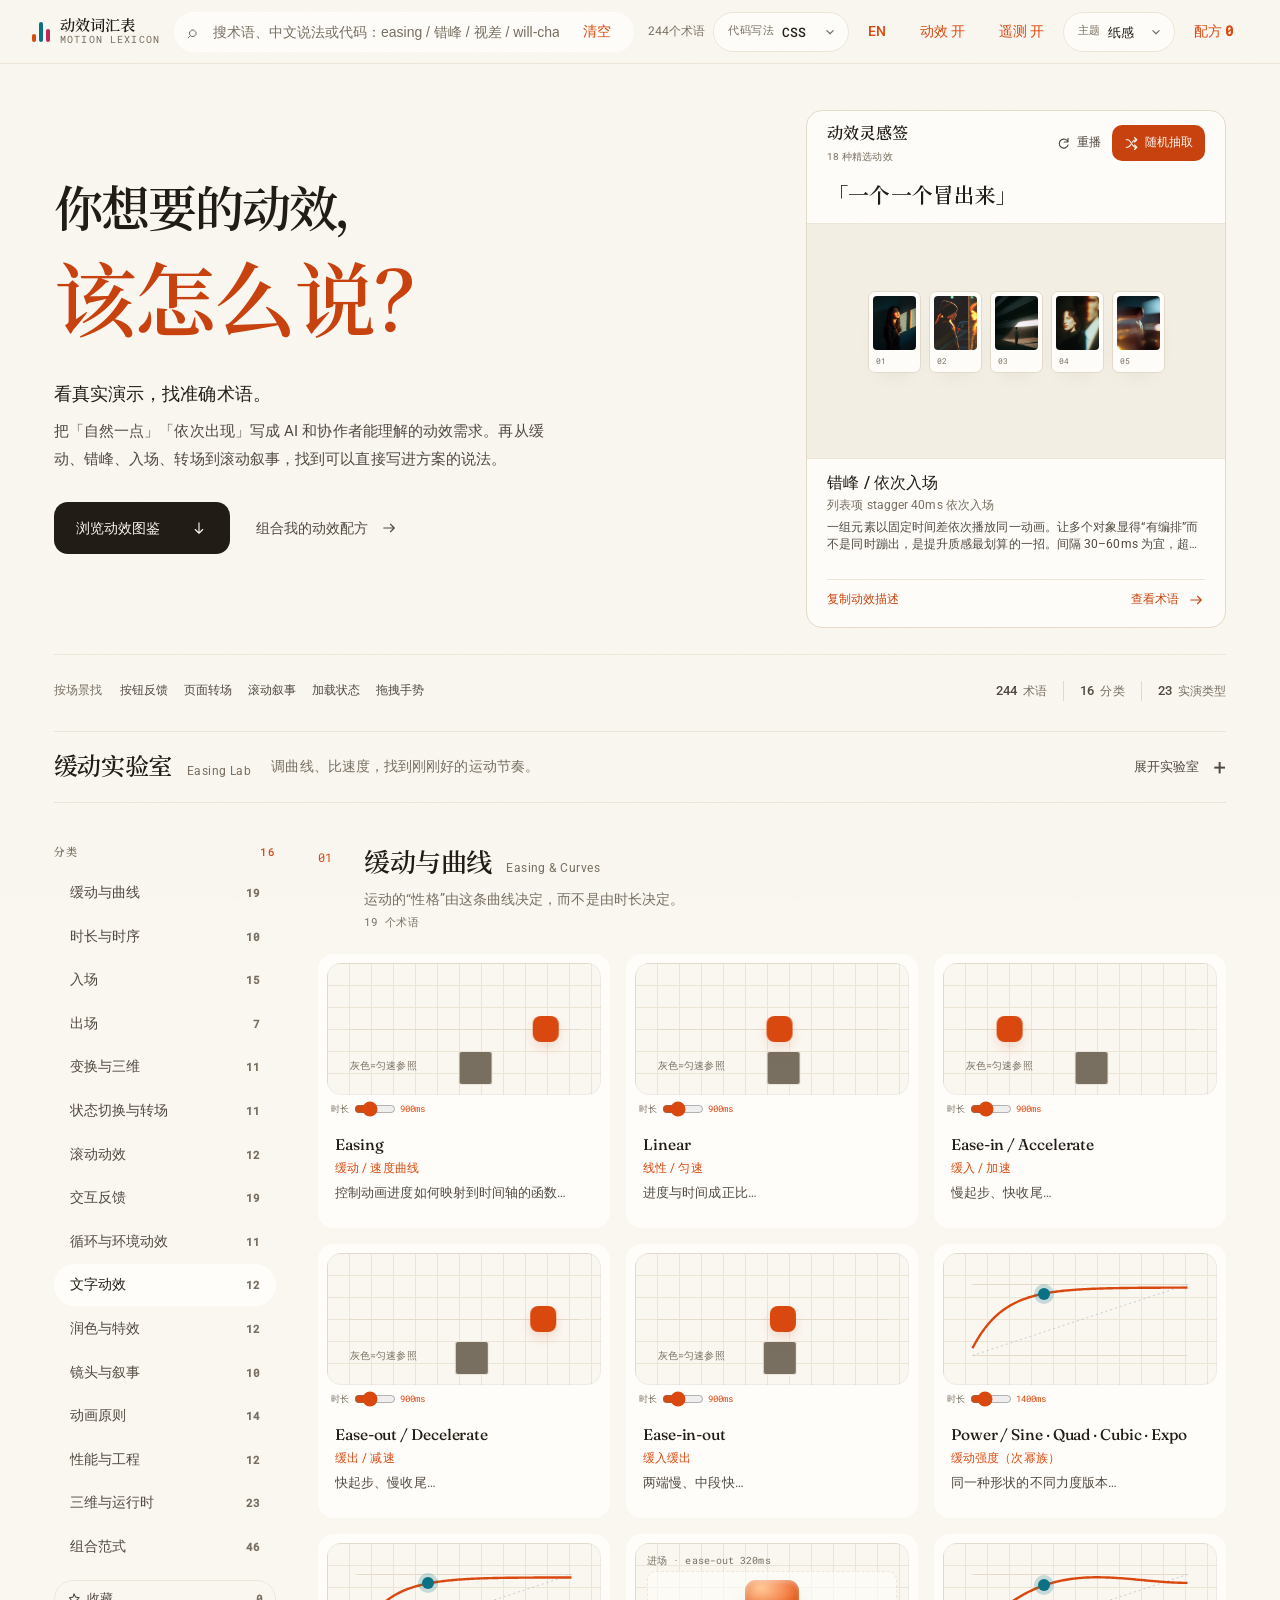
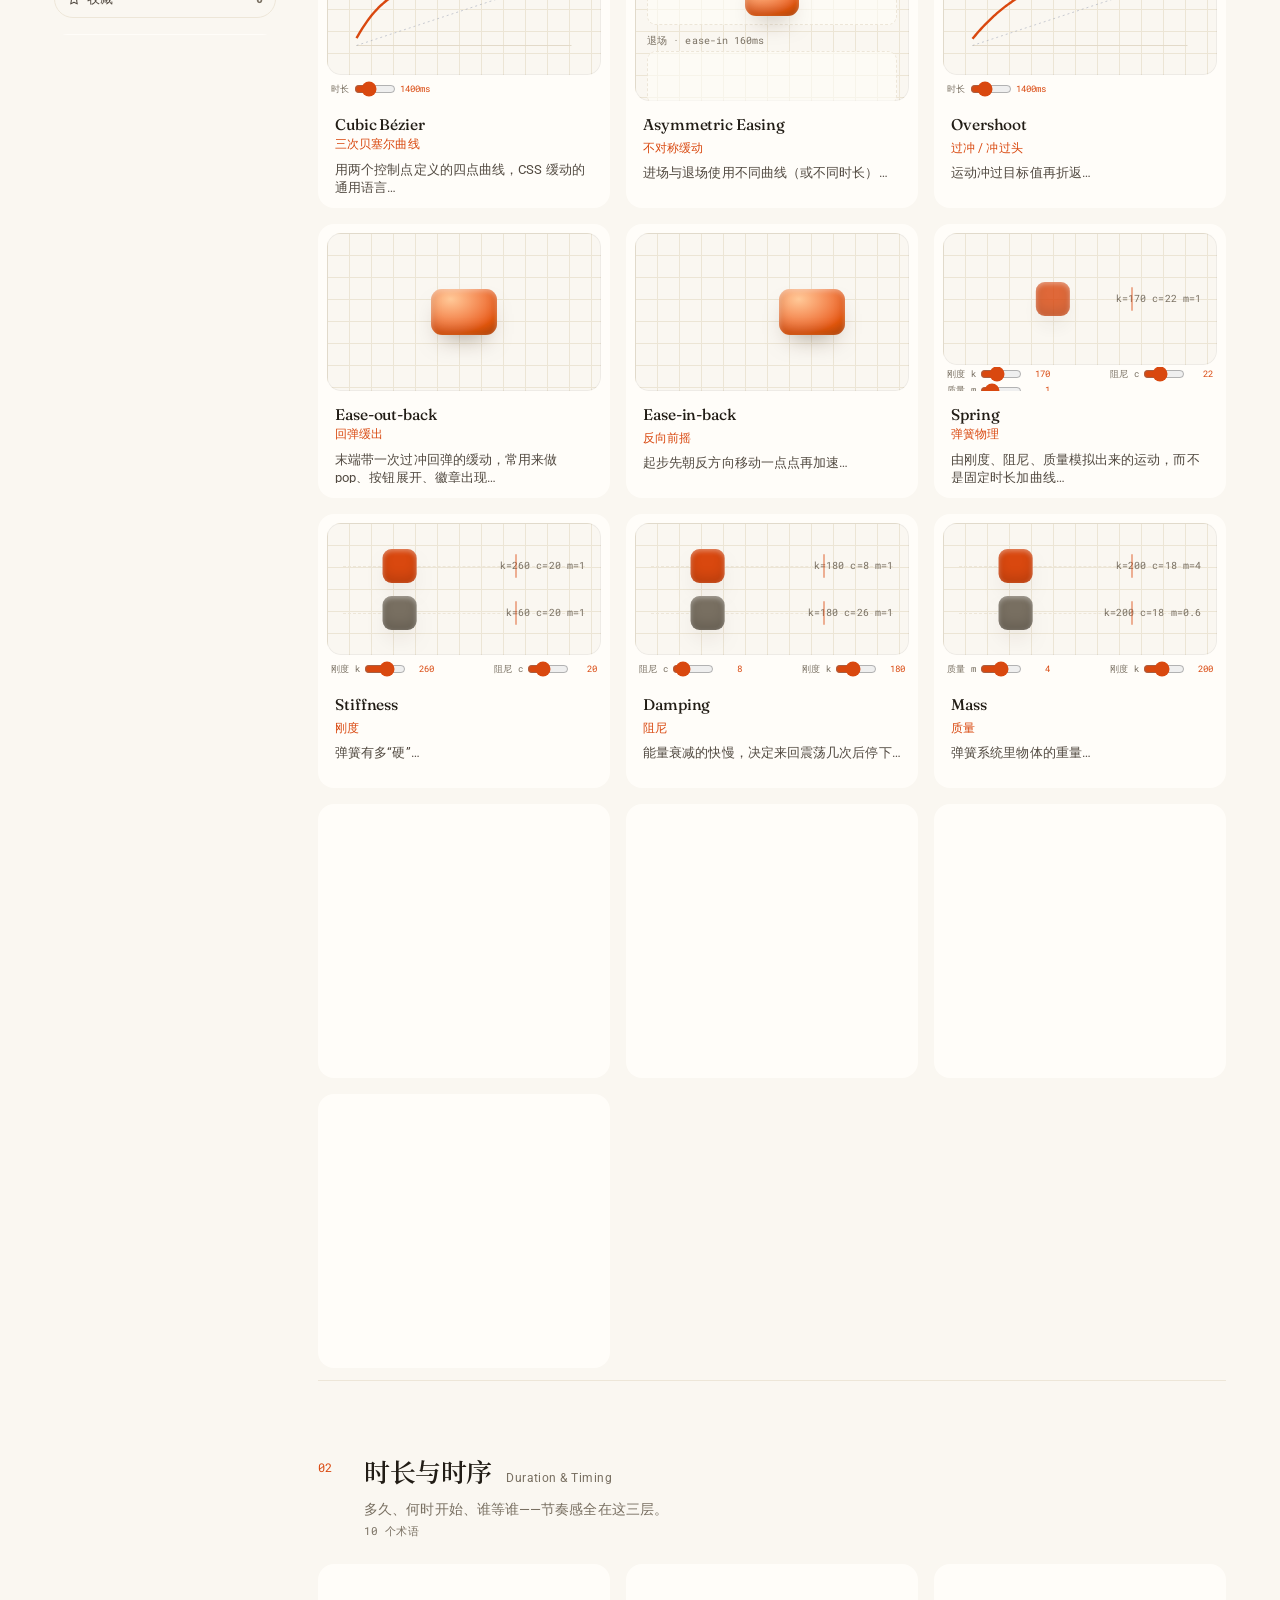
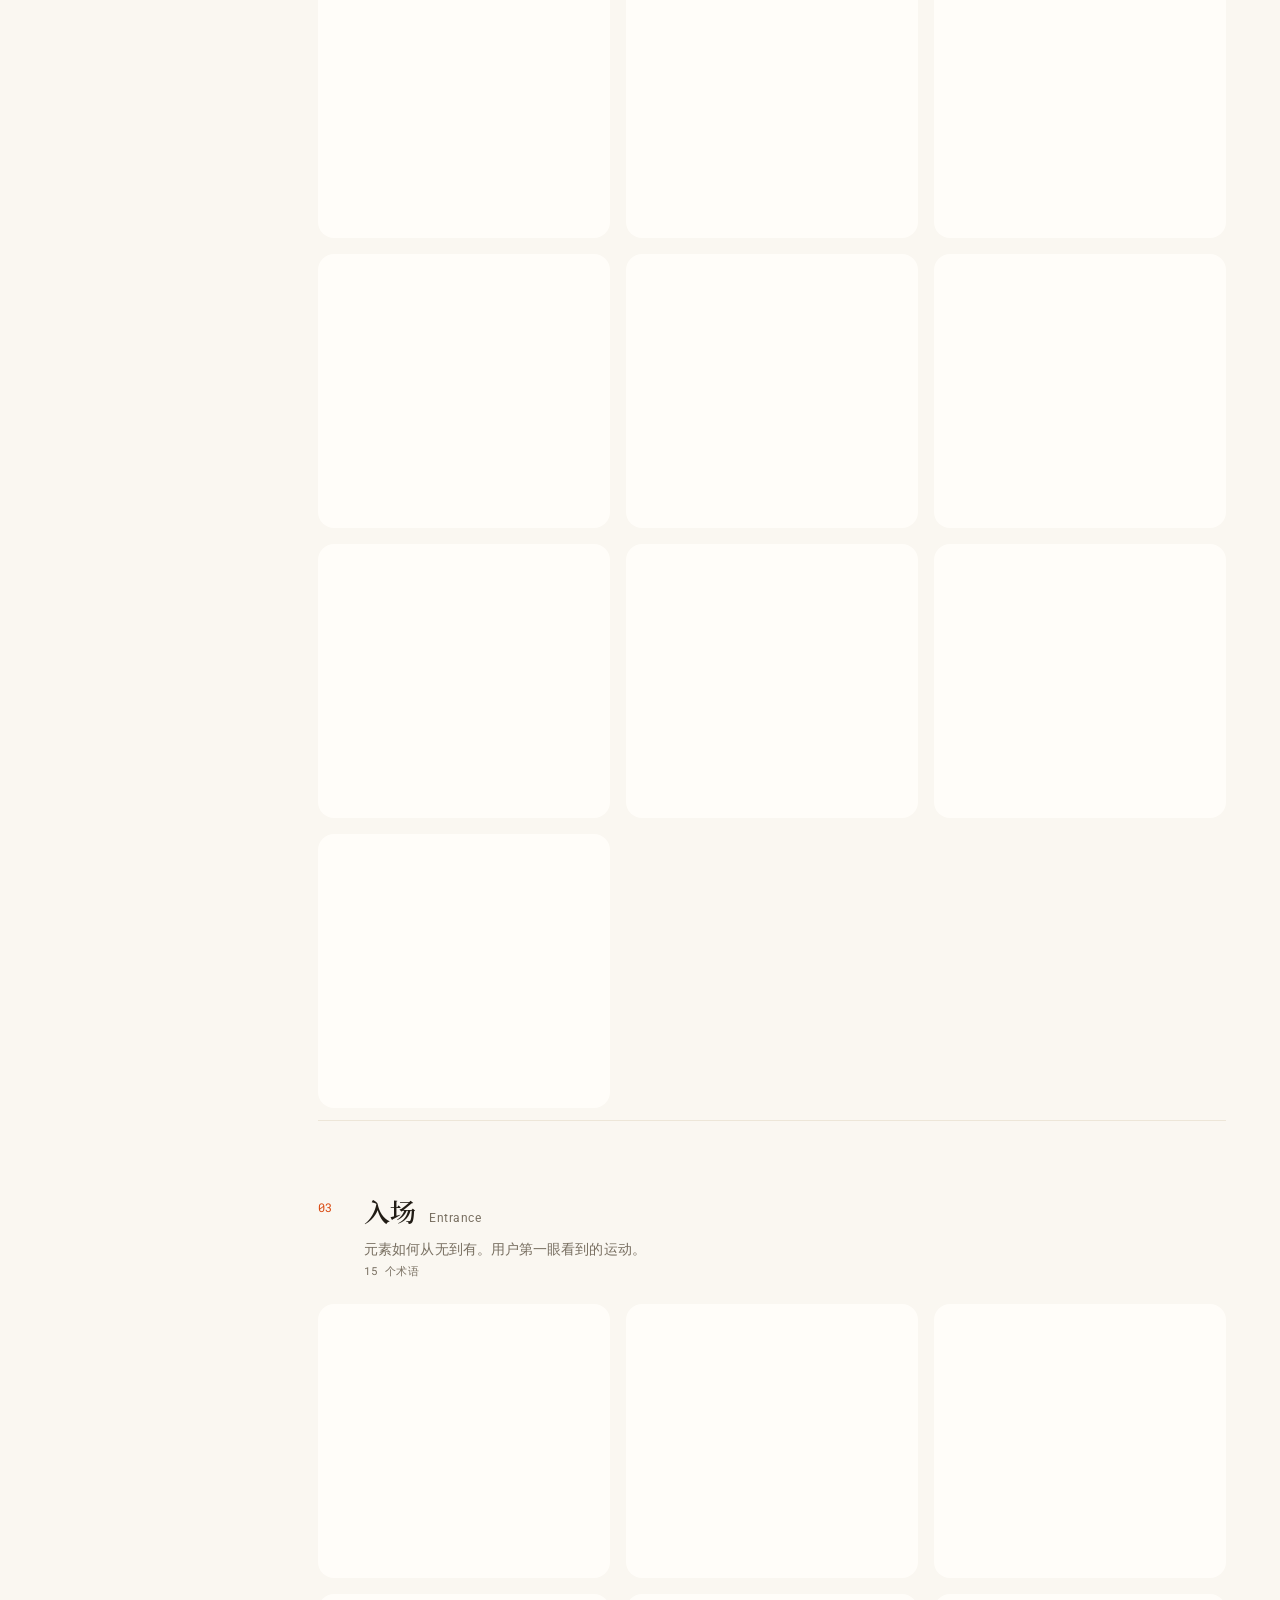
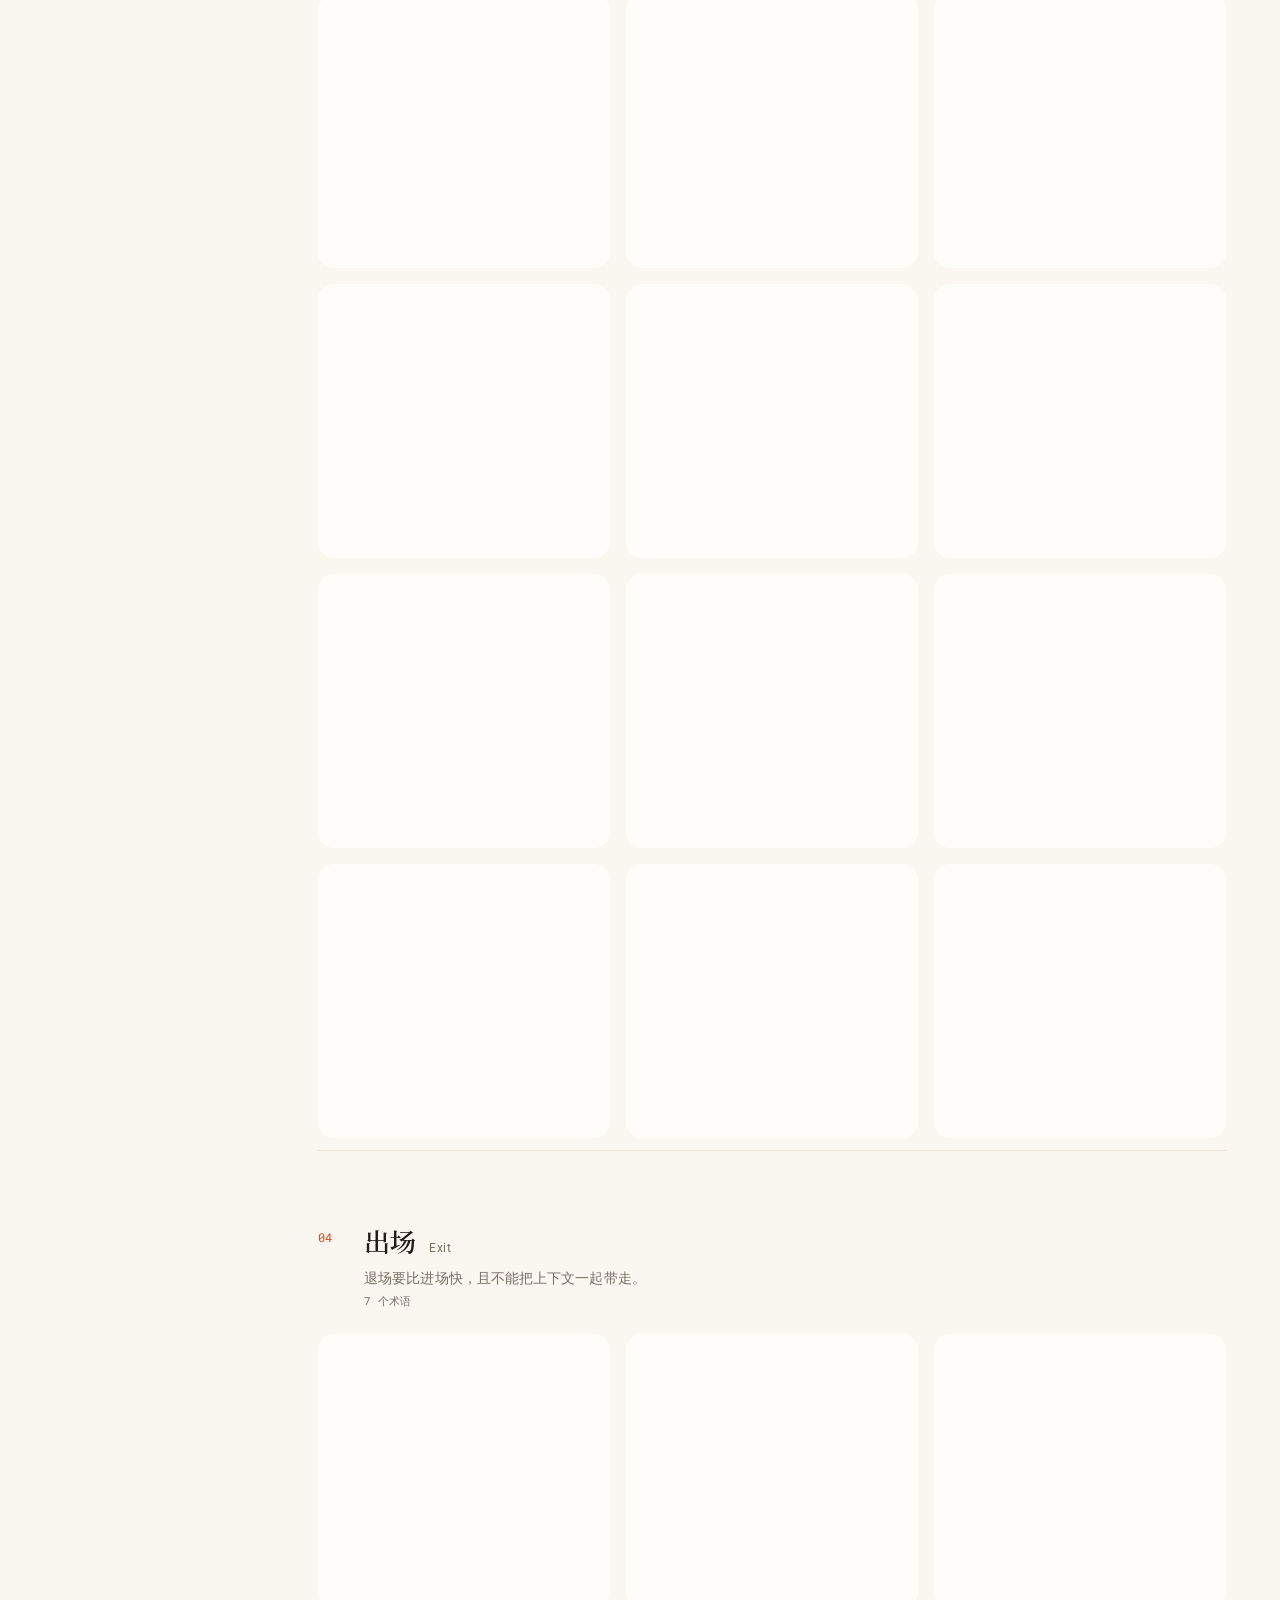
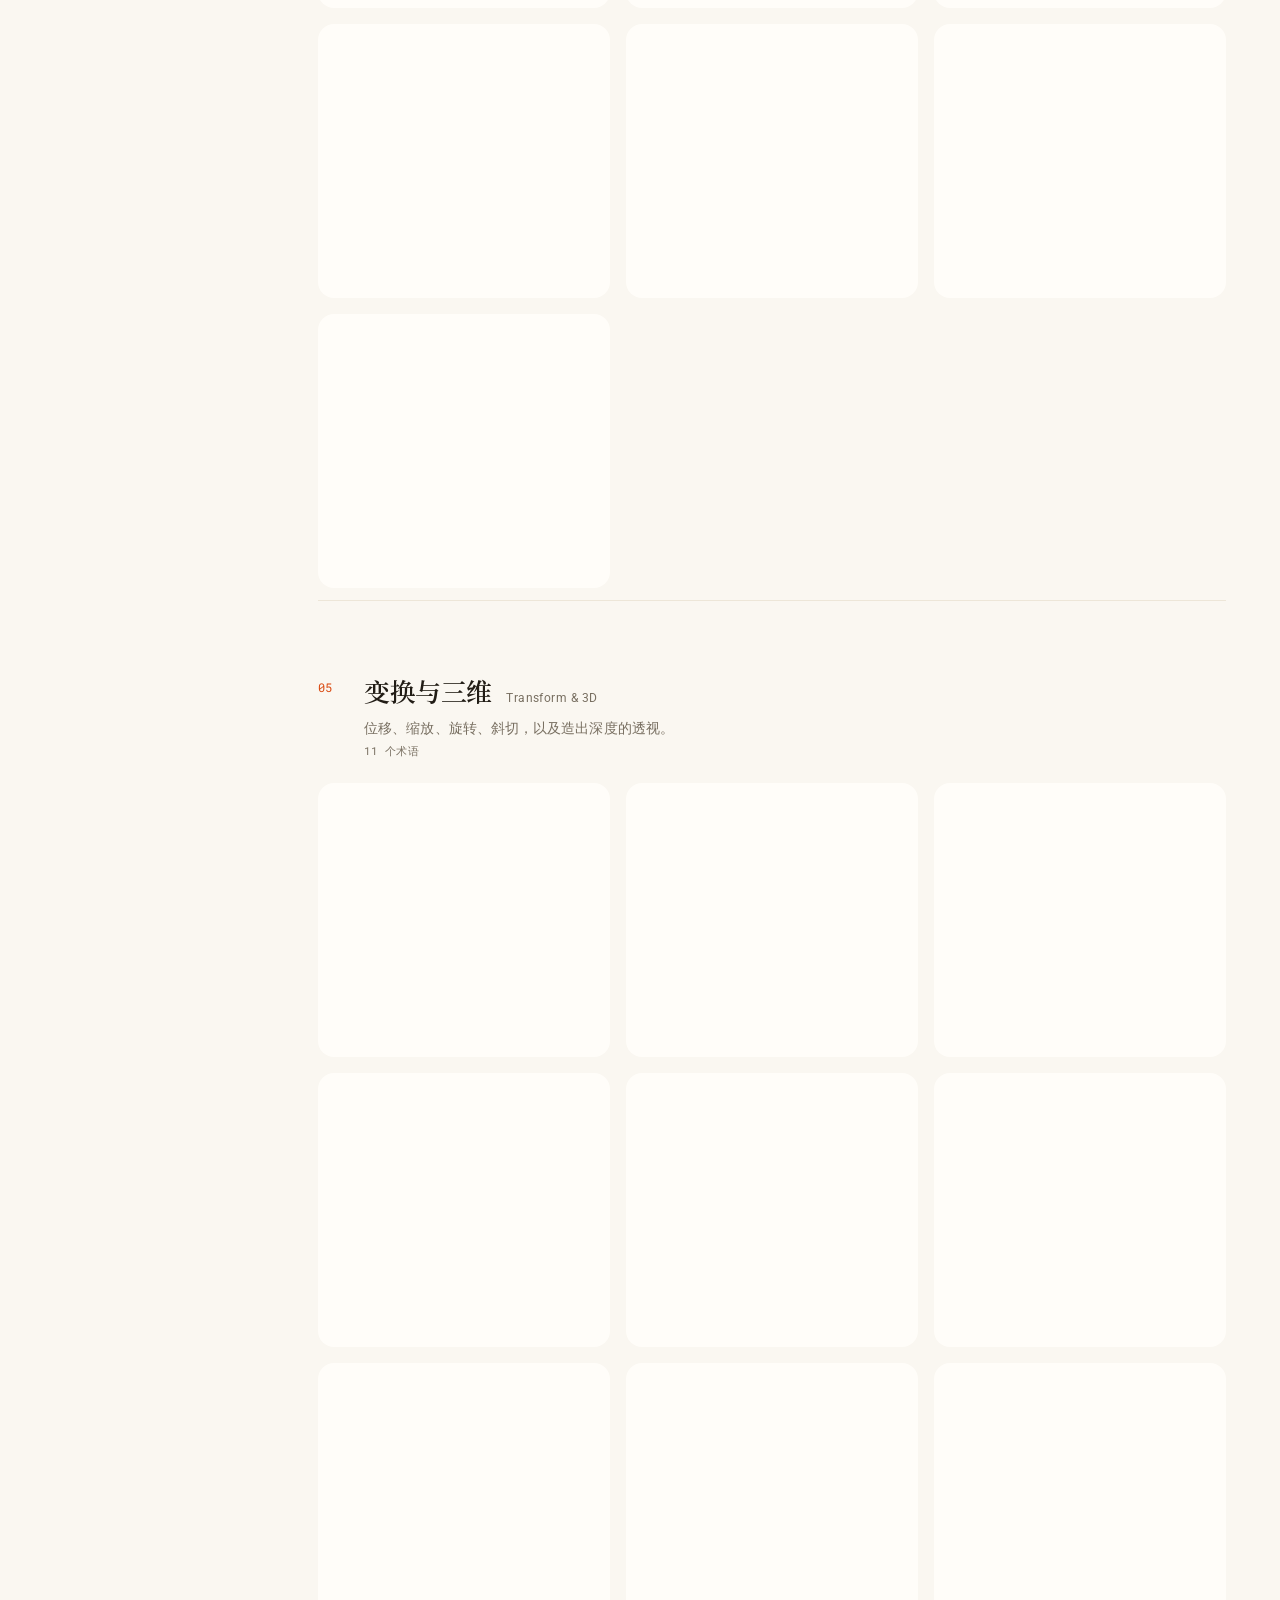
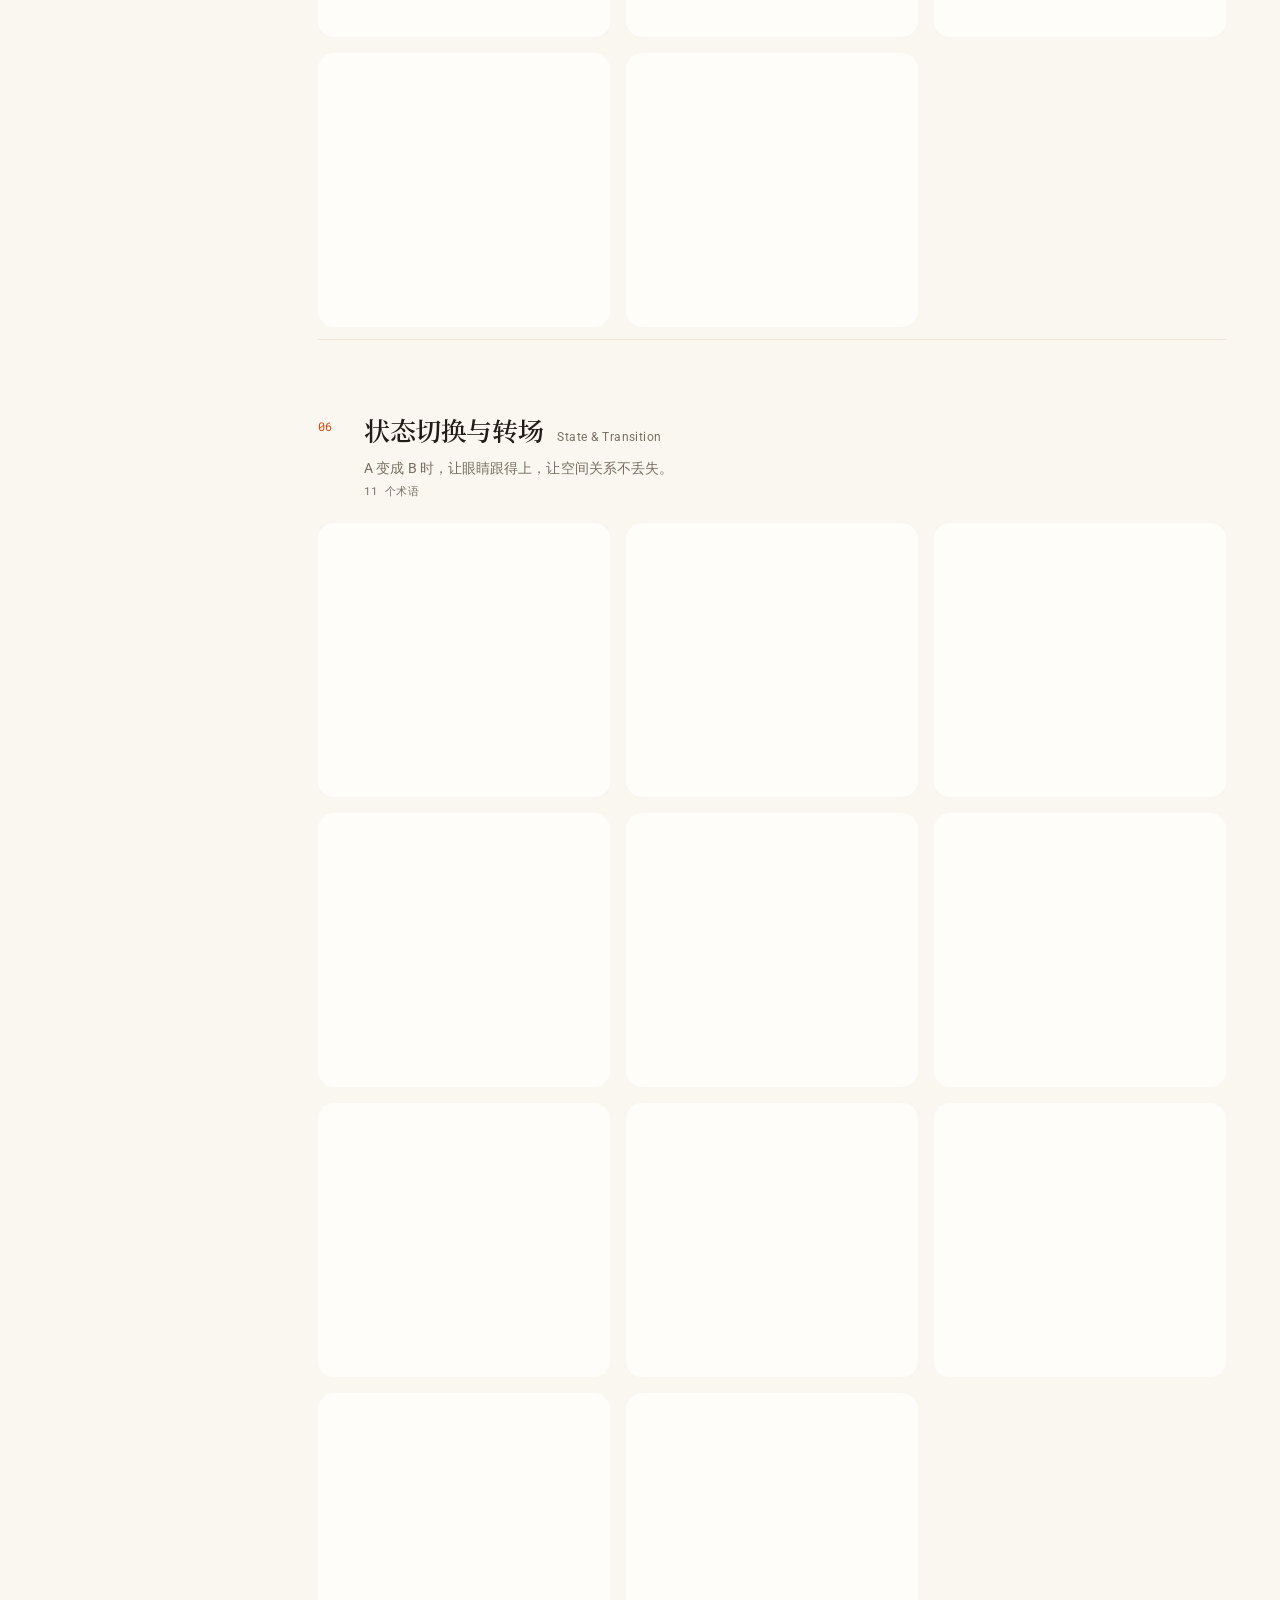
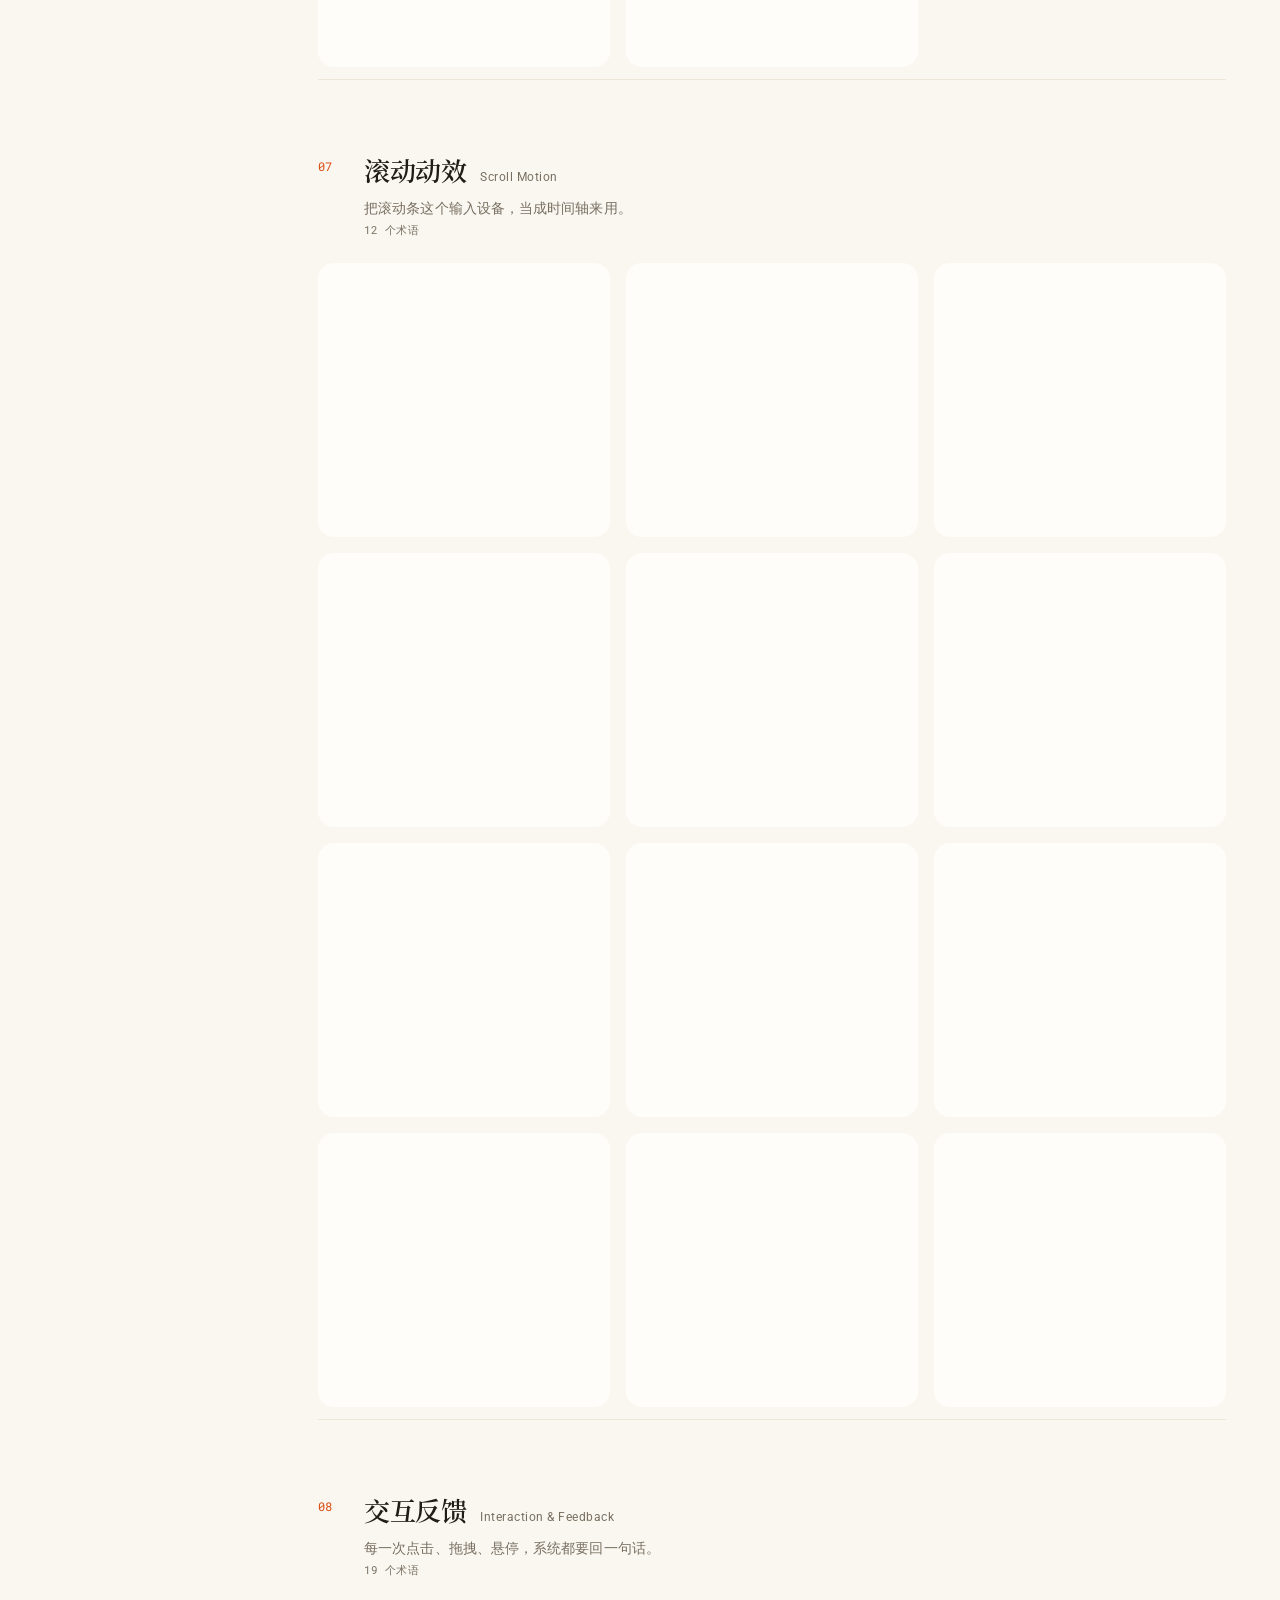
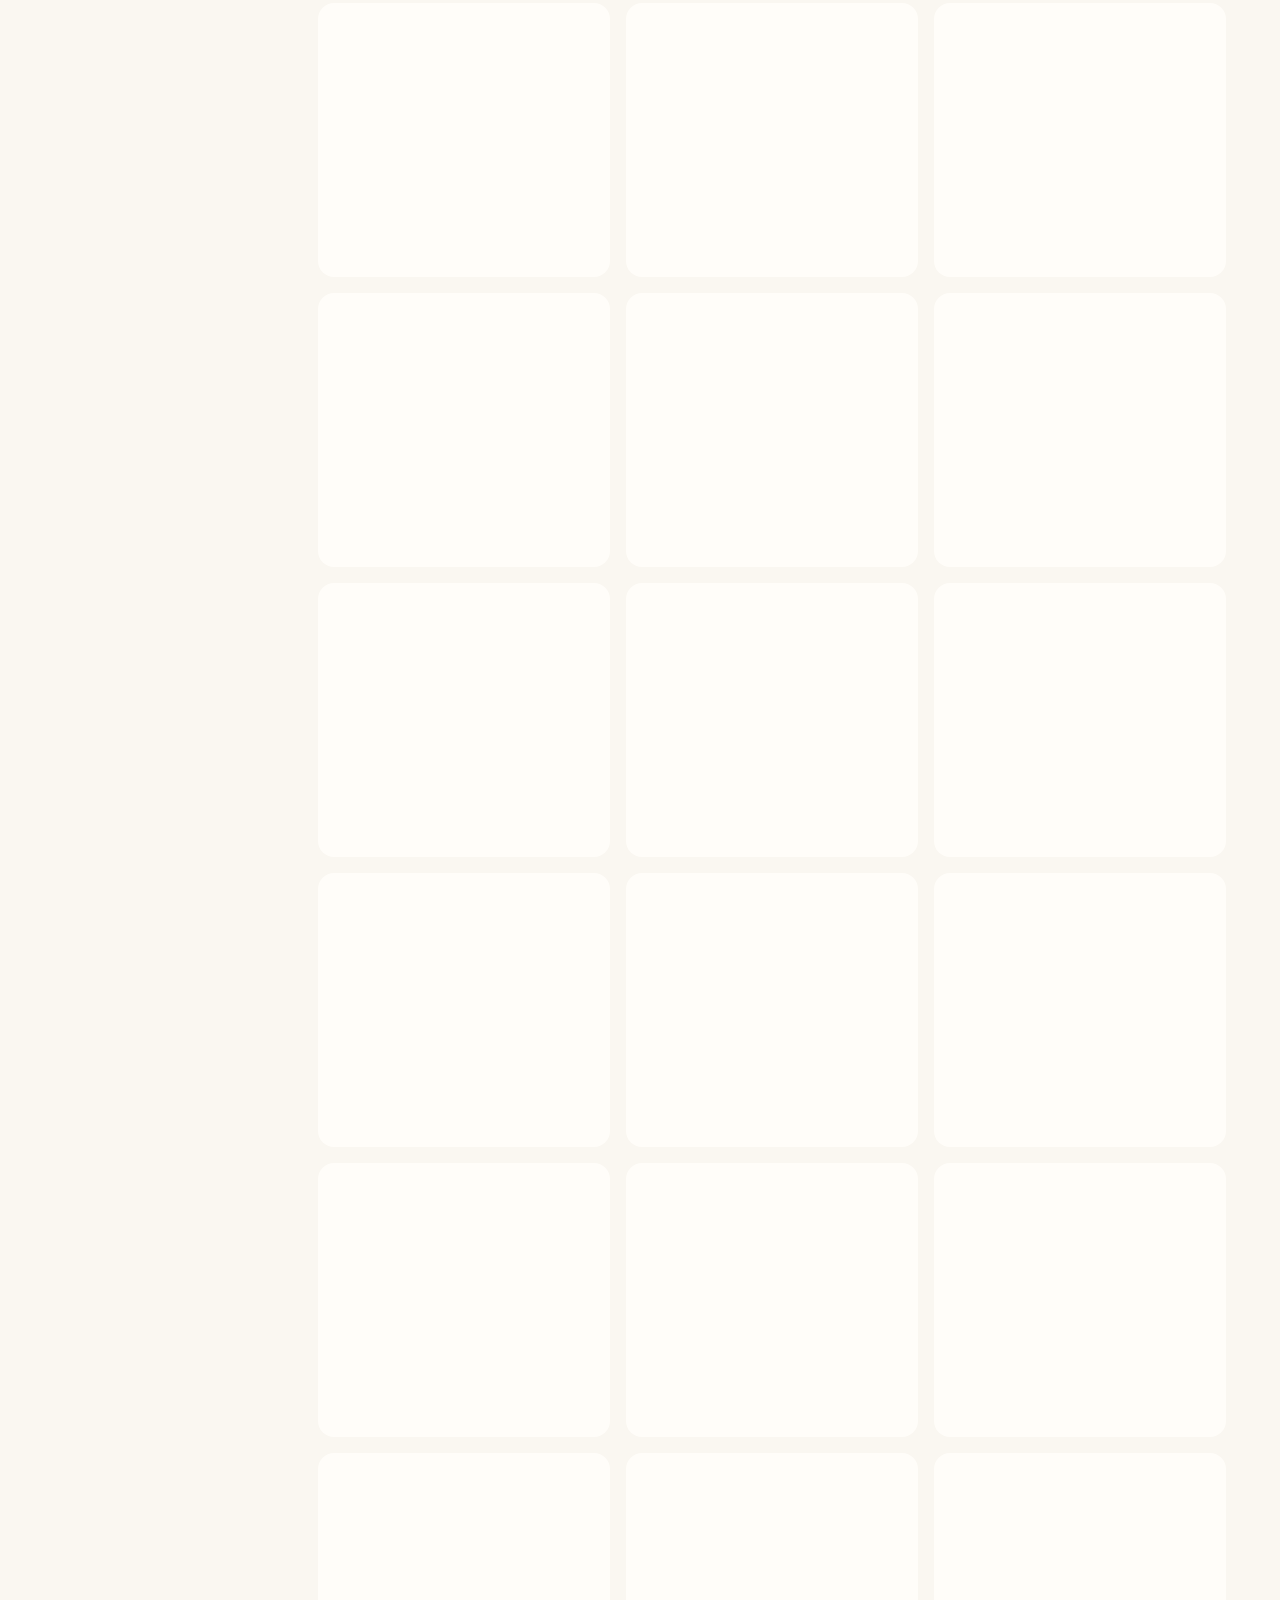
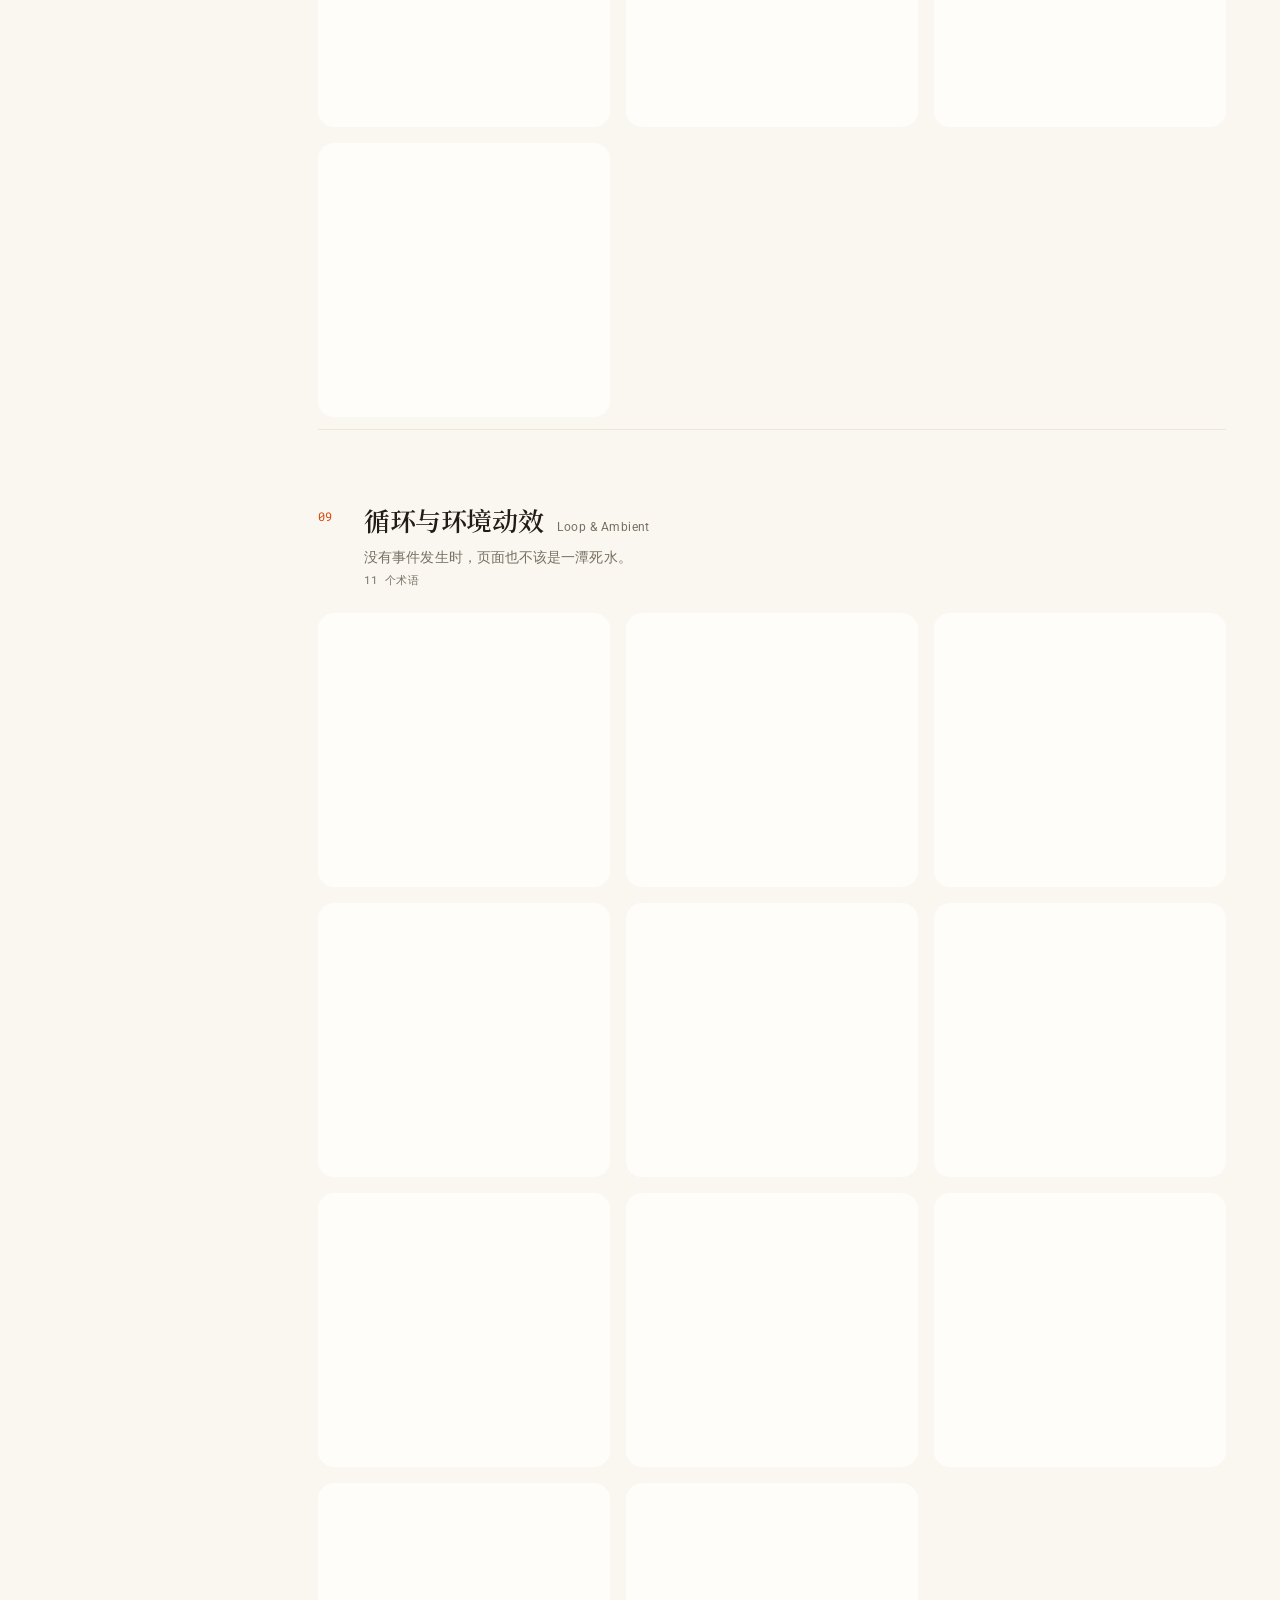
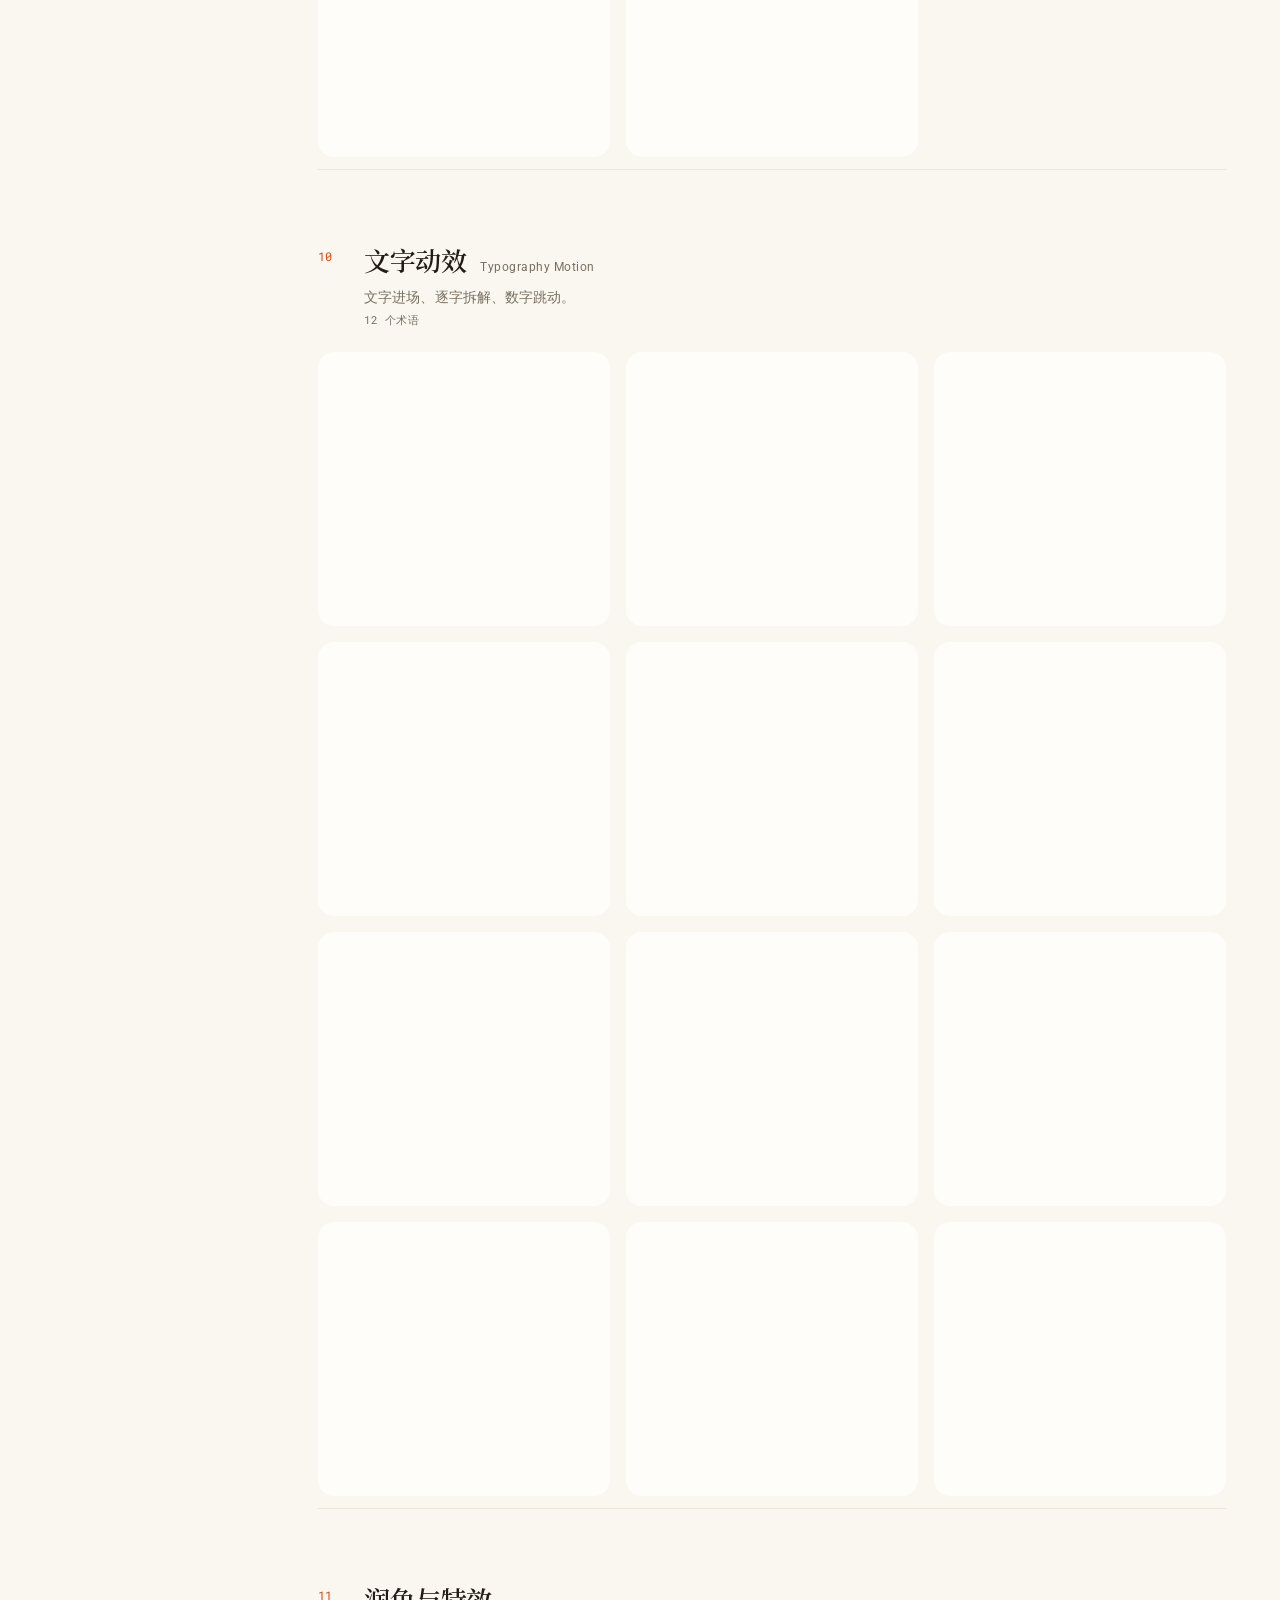
==== commit 7ef76638: "feat: refine homepage and share interactive motion previews" ====
--- a/index.html
+++ b/index.html
@@ -11,9 +11,9 @@
 <meta property="og:type" content="website">
 <meta name="twitter:card" content="summary">
 <meta name="color-scheme" content="dark light">
-<link rel="stylesheet" href="assets/fonts/fonts.css?v=280">
-<link rel="stylesheet" href="assets/styles.css?v=280">
-<link rel="stylesheet" href="assets/hud.css?v=280">
+<link rel="stylesheet" href="assets/fonts/fonts.css?v=291">
+<link rel="stylesheet" href="assets/styles.css?v=291">
+<link rel="stylesheet" href="assets/hud.css?v=291">
 <link rel="icon" href="data:image/svg+xml,<svg xmlns='http://www.w3.org/2000/svg' viewBox='0 0 100 100'><text y='.9em' font-size='90'>〜</text></svg>">
 <!-- 首帧就定主题：等 app.js 启动才纠正的话，浅色用户每次都闪一下暗色 -->
 <script>
@@ -53,7 +53,7 @@
         title="同一条动效，切换成 CSS / WAAPI / GSAP / Framer / Swift / Compose / Tailwind 的写法"
         data-l10n="同一条动效，切换成 CSS / WAAPI / GSAP / Framer / Swift / Compose / Tailwind 的写法" data-l10n-attr="title">
         <span class="menu-cap" data-i18n="dialect">代码写法</span><b id="dialect-cur">CSS</b>
-        <svg class="caret" width="14" height="14" viewBox="0 0 20 20" aria-hidden="true"><path d="M5.5 8 10 12.5 14.5 8" fill="none" stroke="currentColor" stroke-width="1.7" stroke-linecap="round" stroke-linejoin="round"/></svg>
+        <svg class="menu-caret" width="14" height="14" viewBox="0 0 20 20" aria-hidden="true"><path d="M5.5 8 10 12.5 14.5 8" fill="none" stroke="currentColor" stroke-width="1.7" stroke-linecap="round" stroke-linejoin="round"/></svg>
       </button>
       <div class="menu-list" id="dialect-list" role="listbox" aria-label="代码写法" tabindex="-1" hidden></div>
     </div>
@@ -65,7 +65,7 @@
         title="切换配色：五套调色板，默认跟随系统的深浅色偏好"
         data-l10n="切换配色：五套调色板，默认跟随系统的深浅色偏好" data-l10n-attr="title">
         <span class="menu-cap" data-i18n="themeCap">主题</span><b id="theme-cur">暗房</b>
-        <svg class="caret" width="14" height="14" viewBox="0 0 20 20" aria-hidden="true"><path d="M5.5 8 10 12.5 14.5 8" fill="none" stroke="currentColor" stroke-width="1.7" stroke-linecap="round" stroke-linejoin="round"/></svg>
+        <svg class="menu-caret" width="14" height="14" viewBox="0 0 20 20" aria-hidden="true"><path d="M5.5 8 10 12.5 14.5 8" fill="none" stroke="currentColor" stroke-width="1.7" stroke-linecap="round" stroke-linejoin="round"/></svg>
       </button>
       <div class="menu-list" id="theme-list" role="menu" aria-label="主题" tabindex="-1" hidden></div>
     </div>
@@ -75,16 +75,37 @@
 </header>
 
 <main id="top" tabindex="-1">
-  <section class="lede">
+  <section class="lede" aria-labelledby="home-title">
     <div class="lede-txt">
-      <h1><span data-i18n="h1a">让 AI 实现动画的最大障碍</span><br><span data-i18n="h1b">不是技术，</span><em data-i18n="h1c">是词不达意</em><span data-i18n="h1d">。</span></h1>
-      <p data-i18n="lede">你脑子里有画面，却说不出它的名字，于是写出「让它动起来更自然一点」这种谁都接不住的描述。这里整理了一套 Web 动效词汇：从缓动曲线、错峰节奏、遮罩揭示，到滚动叙事、容器变换与物理弹簧。你可以通过交互演示建立直觉，再把含糊描述改成专业术语；代码示例会按目标平台标明可转换范围。一个准确的词，胜过一整段形容词。</p>
-      <ul class="howto">
-        <li><b data-i18n="how1">每个术语都能看</b><span data-i18n="how1s">舞台里的动效就是它本人，右上角可重播</span></li>
-        <li><b data-i18n="how2">每个术语都能用</b><span data-i18n="how2s">「脑子里的说法 → 说出来的说法」直接照抄进需求或提示词</span></li>
-        <li><b data-i18n="how3">点「+ 加入配方」</b><span data-i18n="how3s">把术语攒成一段完整描述，底部一键复制给 AI</span></li>
-      </ul>
-      <a class="browse-link" href="#content"><span data-i18n="browseTerms">浏览全部术语</span><b aria-hidden="true">↓</b></a>
+      <h1 id="home-title"><span class="home-title-lead" data-i18n="h1a">你想要的动效，</span><span class="home-title-question"><span data-i18n="h1b"></span><em data-i18n="h1c">该怎么说？</em><span data-i18n="h1d"></span></span></h1>
+      <p class="home-intro" data-i18n="homeLead">看真实演示，找准确术语。</p>
+      <p class="home-body" data-i18n="homeBody">把「自然一点」「依次出现」写成 AI 和协作者能理解的动效需求。再从缓动、错峰、入场、转场到滚动叙事，找到可以直接写进方案的说法。</p>
+      <div class="home-actions">
+        <a class="browse-link" href="#content"><span data-i18n="browseTerms">浏览动效图鉴</span><svg width="18" height="18" viewBox="0 0 24 24" fill="none" stroke="currentColor" stroke-width="1.5" stroke-linecap="round" stroke-linejoin="round" aria-hidden="true"><path d="M12 5v14m-5-5 5 5 5-5"/></svg></a>
+        <button class="home-recipe recipe-open" type="button"><span data-i18n="homeRecipe">组合我的动效配方</span><svg width="18" height="18" viewBox="0 0 24 24" fill="none" stroke="currentColor" stroke-width="1.5" stroke-linecap="round" stroke-linejoin="round" aria-hidden="true"><path d="M5 12h14m-5-5 5 5-5 5"/></svg></button>
+      </div>
+    </div>
+    <figure class="motion-example" aria-labelledby="example-title">
+      <div class="example-hd">
+        <div class="example-heading"><span class="example-eyebrow" data-i18n="homeExample">动效灵感签</span><span class="example-pool" data-i18n="homePool">18 种精选动效</span></div>
+        <div class="example-controls">
+          <button id="home-replay" class="example-control" type="button"><svg width="15" height="15" viewBox="0 0 20 20" fill="none" stroke="currentColor" stroke-width="1.5" stroke-linecap="round" stroke-linejoin="round" aria-hidden="true"><path d="M16 8a6 6 0 1 0 .1 4M16 3v5h-5"/></svg><span data-i18n="homeReplay">重播</span></button>
+          <button id="home-random" class="example-control example-random" type="button"><svg width="15" height="15" viewBox="0 0 20 20" fill="none" stroke="currentColor" stroke-width="1.5" stroke-linecap="round" stroke-linejoin="round" aria-hidden="true"><path d="M3 5h2c4 0 6 10 10 10h2M14 12l3 3-3 3M3 15h2c1.5 0 2.7-1.4 3.8-3.2M11.2 8.2C12.3 6.4 13.5 5 15 5h2M14 2l3 3-3 3"/></svg><span data-i18n="homeRandom">随机抽取</span></button>
+        </div>
+      </div>
+      <p class="example-vague" id="example-vague" data-i18n="homeVague">「让卡片一张张轻轻浮上来」</p>
+      <div class="example-stage" id="example-stage"></div>
+      <figcaption class="example-caption">
+        <div class="example-description" aria-live="polite" aria-atomic="true">
+          <div class="example-term"><b id="example-title" data-i18n="homeExampleName">错峰上浮入场</b><span id="example-en">Stagger + Rise</span></div>
+          <p class="example-spec" id="example-spec" data-i18n="homeSpec">上浮 16px · 时长 420ms · 间隔 90ms</p>
+          <p class="example-note" id="example-note" data-i18n="homeStaggerUse">逐项出现，让视线自然跟着列表的顺序移动。</p>
+        </div>
+        <div class="example-footer"><button id="home-copy" type="button"><span data-i18n="homeCopy">复制动效描述</span></button><a id="example-link" href="#term/stagger"><span data-i18n="homeViewTerm">查看术语</span><svg width="18" height="18" viewBox="0 0 24 24" fill="none" stroke="currentColor" stroke-width="1.5" stroke-linecap="round" stroke-linejoin="round" aria-hidden="true"><path d="M5 12h14m-5-5 5 5-5 5"/></svg></a></div>
+        <span id="home-copy-status" class="sr-only" role="status"></span>
+      </figcaption>
+    </figure>
+    <div class="home-discovery">
       <div id="scene-shortcuts" class="scene-shortcuts" aria-label="按场景浏览" data-l10n="按场景浏览" data-l10n-attr="aria-label">
         <span data-i18n="scenarioLabel">按场景找</span>
         <button type="button" data-scenario-query="按钮" data-i18n="scenarioButtons">按钮反馈</button>
@@ -93,21 +114,21 @@
         <button type="button" data-scenario-query="加载" data-i18n="scenarioLoading">加载状态</button>
         <button type="button" data-scenario-query="拖拽" data-i18n="scenarioDrag">拖拽手势</button>
       </div>
-    </div>
-    <div class="lede-side">
-      <div class="stat"><b id="stat-terms">0</b><s data-i18n="terms">术语</s></div>
-      <div class="stat"><b id="stat-cats">0</b><s data-i18n="cats">分类</s></div>
-      <div class="stat"><b id="stat-kinds">0</b><s data-i18n="kinds">实演类型</s></div>
-      <p class="axis" data-i18n="axis">可按缓动、时序、入场出场、变换、状态转场、滚动和性能浏览，也可以直接搜索具体场景。</p>
+      <div class="home-stats">
+        <span><b id="stat-terms">0</b> <span data-i18n="terms">术语</span></span>
+        <span><b id="stat-cats">0</b> <span data-i18n="cats">分类</span></span>
+        <span><b id="stat-kinds">0</b> <span data-i18n="kinds">实演类型</span></span>
+      </div>
     </div>
   </section>
 
   <!-- ============ 缓动实验室 ============ -->
-  <section class="lab" id="lab">
-    <header class="lab-hd">
+  <details class="lab" id="lab">
+    <summary class="lab-hd">
       <h2><span data-i18n="labHd">缓动实验室</span> <span class="cat-en" data-i18n="labEn">Easing Lab</span></h2>
-      <p data-i18n="labP">先感觉，再命名：拖控制点改曲线，看右侧同一条曲线的真实运动，最后把代码原样复制走。</p>
-    </header>
+      <p data-i18n="labP">调曲线、比速度，找到刚刚好的运动节奏。</p>
+      <span class="lab-toggle"><span class="lab-expand" data-i18n="labExpand">展开实验室</span><span class="lab-collapse" data-i18n="labCollapse">收起实验室</span><span class="lab-chevron" aria-hidden="true">+</span></span>
+    </summary>
 
     <div class="lab-grid">
       <div class="lab-col picks">
@@ -159,7 +180,7 @@
         </div>
       </div>
     </div>
-  </section>
+  </details>
 
   <!-- ============ 术语表 ============ -->
   <div class="shell" id="content">
@@ -250,18 +271,19 @@
 </div>
 
 <!-- 全部 defer：下载更早并行、不阻塞解析，defer 保证按文档顺序执行，全局变量依赖不受影响 -->
-<script defer src="assets/ease.js?v=280"></script>
-<script defer src="assets/data1.js?v=280"></script>
-<script defer src="assets/data2.js?v=280"></script>
-<script defer src="assets/app.js?v=280"></script>
-<script defer src="assets/motion.js?v=280"></script>
-<script defer src="assets/runtime.js?v=280"></script>
-<script defer src="assets/compound.js?v=280"></script>
-<script defer src="assets/refs.js?v=280"></script>
-<script defer src="assets/hud.js?v=280"></script>
-<script defer src="assets/params.js?v=280"></script>
-<script defer src="assets/dialects.js?v=280"></script>
-<script defer src="assets/i18n.js?v=280"></script>
-<script defer src="assets/lab.js?v=280"></script>
+<script defer src="assets/ease.js?v=291"></script>
+<script defer src="assets/data1.js?v=291"></script>
+<script defer src="assets/data2.js?v=291"></script>
+<script defer src="assets/app.js?v=291"></script>
+<script defer src="assets/motion.js?v=291"></script>
+<script defer src="assets/runtime.js?v=291"></script>
+<script defer src="assets/compound.js?v=291"></script>
+<script defer src="assets/refs.js?v=291"></script>
+<script defer src="assets/hud.js?v=291"></script>
+<script defer src="assets/params.js?v=291"></script>
+<script defer src="assets/dialects.js?v=291"></script>
+<script defer src="assets/i18n.js?v=291"></script>
+<script defer src="assets/lab.js?v=291"></script>
+<script defer src="assets/home.js?v=291"></script>
 </body>
 </html>
--- a/assets/styles.css
+++ b/assets/styles.css
@@ -71,7 +71,7 @@
   --shadow: 0 1px 2px rgba(0, 0, 0, .5), 0 8px 22px -10px rgba(0, 0, 0, .65);
 }
 * { box-sizing: border-box; }
-html { scroll-behavior: smooth; scroll-padding-top: 86px; overflow-x: clip; }
+html { scroll-behavior: smooth; scroll-padding-top: var(--topbar-offset, 86px); overflow-x: clip; }
 body {
   margin: 0; background: var(--bg); color: var(--ink); overflow-x: clip;
   font-family: var(--body); font-size: 14px; line-height: 1.6;
@@ -177,13 +177,16 @@
 .menu.open .menu-btn { background: var(--panel-2); border-color: var(--accent); }
 .menu-cap { font-size: 10.5px; letter-spacing: .06em; text-transform: uppercase; color: var(--muted); }
 .menu-btn b { font-weight: 500; min-width: 34px; text-align: left; font-family: var(--mono); font-size: 12.5px; }
-.menu-btn .caret { display: block; flex: 0 0 auto; color: var(--muted); transition: transform .24s cubic-bezier(.2, 0, 0, 1); }
-.menu.open .menu-btn .caret { transform: rotate(180deg); }
+.menu-btn .menu-caret { display: block; width: 14px; height: 14px; flex: 0 0 14px; color: var(--muted); transition: transform .24s cubic-bezier(.2, 0, 0, 1); }
+.menu.open .menu-btn .menu-caret { transform: rotate(180deg); }
 .menu-list {
-  position: absolute; top: calc(100% + 18px); right: 0; min-width: 226px; z-index: 90;
+  position: absolute; top: calc(100% + 18px); right: 0; min-width: min(226px, calc(100vw - 24px)); max-width: calc(100vw - 24px); z-index: 90;
   background: var(--panel-2); border: 1px solid var(--line-soft); border-radius: var(--r-lg); padding: 6px;
   box-shadow: var(--shadow-float), 0 22px 54px -18px rgba(20, 16, 36, .3);
   display: grid; gap: 2px; transform-origin: top right;
+  max-height: calc(100vh - var(--topbar-offset, 86px) - 16px);
+  max-height: calc(100dvh - var(--topbar-offset, 86px) - 16px);
+  overflow-y: auto; overscroll-behavior: contain;
   opacity: 0; transform: translateY(-8px) scale(.94); pointer-events: none;
   transition: opacity .18s cubic-bezier(.2, 0, 0, 1), transform .2s cubic-bezier(.2, 0, 0, 1);
 }
@@ -191,7 +194,7 @@
 .menu-list[hidden] { display: none !important; }
 .menu-hd {
   margin: 2px 2px 6px; padding: 0 10px 8px; border-bottom: 1px solid var(--line-soft);
-  font-size: 11px; line-height: 1.4; color: var(--muted);
+  font-size: 11px; line-height: 1.4; color: var(--muted); white-space: normal;
 }
 .menu-item {
   display: flex; justify-content: space-between; align-items: center; gap: 12px; width: 100%;
@@ -199,9 +202,9 @@
   padding: 10px 12px; font-size: 13.5px; text-align: left; transition: background .16s, color .16s;
 }
 .menu-item:hover { background: color-mix(in srgb, var(--accent) 10%, transparent); color: var(--ink); }
-.menu-item .tick { display: block; width: 0; overflow: visible; opacity: 0; color: var(--accent); transition: opacity .18s; }
-.menu-item.on { color: var(--ink); font-weight: 500; }
-.menu-item.on .tick { opacity: 1; }
+.menu-item .menu-tick { display: block; width: 16px; height: 16px; flex: 0 0 16px; opacity: 0; color: var(--accent-strong); transition: opacity var(--dur-1); }
+.menu-item.on { color: var(--ink); font-weight: 500; background: color-mix(in srgb, var(--accent) 7%, transparent); }
+.menu-item.on .menu-tick { opacity: 1; }
 /* 主题样片：底色 + 字色 + 强调色三格。样片元素自带 data-theme，
    于是配色直接从上面那五套定义里取，不存在第二份颜色表。 */
 .tsw { display: inline-flex; gap: 2px; flex: 0 0 auto; width: 34px; height: 18px;
@@ -211,7 +214,7 @@
 .tsw i:nth-child(2) { flex: 1; background: var(--accent) }
 .tsw i:nth-child(3) { flex: 1; background: var(--muted) }
 .menu-item .tname { flex: 1 1 auto }
-#theme-list { min-width: 208px }
+#theme-list { min-width: min(208px, calc(100vw - 24px)) }
 
 /* ---------------- 阅读进度（顺便就是 scroll-progress 的实例） ---------------- */
 .scroll-progress { position: absolute; left: 0; right: 0; bottom: -1px; height: 2px; overflow: hidden; }
@@ -224,34 +227,120 @@
 /* 侧边留白跟着视口长：1500~1600 这段右栏会贴着窗口边，看起来像被裁掉 */
 main { padding: 0 clamp(16px, 4.2vw, 64px) 80px; max-width: 1560px; margin: 0 auto; }
 .lede {
-  display: grid; grid-template-columns: minmax(0, 1.55fr) minmax(240px, .7fr); gap: clamp(20px, 4vw, 56px);
-  padding: clamp(36px, 6vw, 72px) 0 36px; border-bottom: 1px solid var(--line-soft);
-}
-.lede h1 { font-size: clamp(28px, 4vw, 46px); line-height: 1.18; font-weight: 400; letter-spacing: -.02em; }
-.lede h1 em { font-style: normal; color: var(--accent); }
-.lede p { color: var(--ink-2); max-width: 64ch; margin: 18px 0 0; font-size: 15px; }
-.howto { list-style: none; padding: 0; margin: 26px 0 0; display: grid; gap: 8px; }
-.howto li { display: grid; grid-template-columns: 140px 1fr; gap: 12px; align-items: baseline; font-size: 13.5px; }
-.howto b { font-size: 13.5px; font-weight: 500; color: var(--accent-strong); }
-.howto span { color: var(--muted); }
-.browse-link { display: inline-flex; align-items: center; gap: 12px; margin-top: 18px; padding: 10px 15px; border: 1px solid color-mix(in srgb, var(--accent) 35%, var(--line)); border-radius: var(--r-pill); background: color-mix(in srgb, var(--accent) 7%, var(--panel)); color: var(--ink); font-size: 13px; font-weight: 600; text-decoration: none; transition: background .18s, transform .18s var(--ease-out), border-color .18s; }
-.browse-link:hover { background: color-mix(in srgb, var(--accent) 13%, var(--panel)); border-color: var(--accent); transform: translateY(-1px); }
-.browse-link b { color: var(--accent); font-size: 16px; font-weight: 400; }
-.browse-link:focus-visible { outline: 2px solid var(--accent); outline-offset: 3px; }
-.scene-shortcuts { display: flex; align-items: center; flex-wrap: wrap; gap: 6px; margin-top: 12px; color: var(--muted); font-size: 11px; }
-.scene-shortcuts button { min-height: 32px; padding: 5px 10px; border: 1px solid var(--line-soft); border-radius: 999px; background: var(--panel); color: var(--ink-2); font-size: 11px; transition: border-color .18s, color .18s, background .18s; }
-.scene-shortcuts button:hover { border-color: var(--accent); color: var(--accent); background: color-mix(in srgb, var(--accent) 6%, var(--panel)); }
+  display: grid; grid-template-columns: minmax(0, 1fr) clamp(340px, 33vw, 420px);
+  gap: 26px clamp(36px, 4vw, 64px); align-items: center;
+  padding: clamp(32px, 3.6vw, 52px) 0 22px; border-bottom: 1px solid var(--line-soft);
+}
+.lede-txt { min-width: 0; max-width: 704px; padding-bottom: 8px; }
+.lede h1 { font-size: clamp(64px, 6.4vw, 88px); line-height: 1.15; font-weight: 560; letter-spacing: -.025em; text-wrap: balance; }
+.home-title-lead { display: block; font-size: .6em; line-height: 1.4; margin-bottom: 10px; }
+.home-title-question { display: block; }
+[data-lang=en] .lede h1 { font-size: clamp(54px, 5.5vw, 78px); }
+.lede h1 em { font-style: normal; color: var(--accent-strong); white-space: nowrap; }
+[data-lang=en] .lede h1 em { white-space: normal; }
+.lede .home-intro { margin: 30px 0 0; color: var(--ink); font-size: 18px; line-height: 1.65; text-wrap: pretty; }
+.lede .home-body { max-width: 33em; margin: 8px 0 0; color: var(--ink-2); font-size: 15px; line-height: 1.9; text-wrap: pretty; }
+.home-actions { display: flex; flex-wrap: wrap; align-items: center; gap: 12px 26px; margin-top: 28px; }
+.browse-link { display: inline-flex; align-items: center; gap: 30px; min-height: 52px; padding: 14px 22px; border-radius: var(--r-md); background: var(--ink); color: var(--bg); font-size: 14px; font-weight: 500; text-decoration: none; transition: transform var(--dur-1), background var(--dur-1); }
+.browse-link:hover { background: var(--accent-strong); transform: translateY(-2px); }
+.browse-link:active { transform: translateY(0); }
+.home-actions svg, .example-footer svg { flex: 0 0 auto; }
+.home-recipe { display: inline-flex; align-items: center; gap: 12px; min-height: 44px; padding: 10px 0; border: 0; background: transparent; color: var(--ink-2); font-size: 14px; }
+.home-recipe:hover { color: var(--accent-strong); }
+.browse-link:focus-visible, .home-recipe:focus-visible, .example-control:focus-visible, .example-footer a:focus-visible, #home-copy:focus-visible, .lab-hd:focus-visible { outline: 2px solid var(--accent); outline-offset: 4px; }
+.home-discovery { grid-column: 1 / -1; display: flex; align-items: center; justify-content: space-between; gap: 12px 28px; padding-top: 18px; border-top: 1px solid var(--line-soft); }
+.scene-shortcuts { display: flex; align-items: center; flex-wrap: wrap; gap: 4px 16px; color: var(--muted); font-size: 12px; }
+.scene-shortcuts > span { margin-right: 2px; }
+.scene-shortcuts button { min-height: 36px; padding: 6px 0; border: 0; border-radius: 0; background: transparent; color: var(--ink-2); font-size: 12px; text-decoration: underline; text-decoration-color: transparent; text-underline-offset: 5px; transition: text-decoration-color var(--dur-1), color var(--dur-1); }
+.scene-shortcuts button:hover { color: var(--accent-strong); text-decoration-color: currentColor; }
 .scene-shortcuts button:focus-visible { outline: 2px solid var(--accent); outline-offset: 2px; }
-.lede-side { display: flex; flex-wrap: wrap; gap: 10px; align-content: start; }
-.stat { flex: 1 1 96px; max-width: 172px; border-radius: 20px; padding: 16px 18px; background: var(--panel); }
-.stat b { display: block; font-family: var(--disp); font-size: 32px; font-weight: 400; line-height: 1.1; color: var(--accent); }
-.stat s { text-decoration: none; font-size: 12px; color: var(--muted); }
-.axis { flex: 1 1 100%; font-size: 12.5px; color: var(--muted); background: var(--bg-2); border-radius: 16px; padding: 12px 14px; margin: 4px 0 0; }
+.home-stats { display: flex; flex-wrap: wrap; gap: 16px; margin-top: 0; color: var(--muted); font-size: 12px; }
+.home-stats > span + span { padding-left: 16px; border-left: 1px solid var(--line); }
+.home-stats b { color: var(--ink-2); font-size: 13px; font-weight: 500; margin-right: 3px; font-variant-numeric: tabular-nums; }
+/* 固定总高和各行占位，随机抽取、长文案与语言切换都不会推动首屏。 */
+.motion-example { display: grid; grid-template-rows: 56px 56px 236px minmax(0, 1fr); height: 518px; min-width: 0; margin: 0; border: 1px solid var(--line); border-radius: 16px; background: var(--panel); overflow: hidden; }
+.example-hd { display: flex; align-items: center; justify-content: space-between; gap: 8px; padding: 8px 20px 0; min-width: 0; }
+.example-eyebrow { color: var(--ink); font-family: var(--disp); font-size: 16px; font-weight: 560; white-space: nowrap; }
+.example-controls { display: flex; align-items: center; gap: 2px; flex: 0 0 auto; }
+.example-control { display: inline-flex; align-items: center; gap: 6px; min-height: 36px; padding: 6px 9px; border: 0; border-radius: var(--r-sm); color: var(--ink-2); background: transparent; font-size: 12px; white-space: nowrap; transition: background var(--dur-1), transform var(--dur-1), color var(--dur-1); }
+.example-control:hover { background: var(--bg-2); color: var(--accent-strong); }
+.example-control:active { transform: scale(.96); }
+.example-random { padding-inline: 12px; background: var(--accent-strong); color: var(--accent-ink); font-weight: 500; }
+.example-random:hover { background: var(--ink); color: var(--bg); }
+.example-random:hover svg { transform: rotate(-12deg); }
+.example-random svg { transition: transform var(--dur-2) var(--ease-out); }
+.example-control svg { flex: 0 0 auto; }
+.example-vague { align-self: center; padding: 0 20px; margin: 0; font-family: var(--disp); font-size: 21px; line-height: 26px; color: var(--ink); text-wrap: pretty; display: -webkit-box; -webkit-box-orient: vertical; -webkit-line-clamp: 2; overflow: hidden; }
+.example-stage { perspective: 800px; background-color: color-mix(in srgb, var(--bg-2) 88%, var(--panel)); background-image: none; border-block: 1px solid var(--line-soft); }
+.example-caption { display: grid; grid-template-rows: minmax(0, 1fr) 40px; gap: 8px; padding: 12px 20px 8px; min-height: 0; }
+.example-description { min-height: 0; overflow: hidden; }
+.example-term { min-width: 0; color: var(--ink); }
+.example-term b { display: block; font-size: 16px; line-height: 24px; font-weight: 500; white-space: nowrap; overflow: hidden; text-overflow: ellipsis; }
+.example-term > span { color: var(--accent-strong); font-family: var(--mono); font-size: 12px; }
+.example-spec, .example-note { margin: 0; font-size: 12px; line-height: 17px; display: -webkit-box; overflow: hidden; -webkit-box-orient: vertical; -webkit-line-clamp: 2; overflow-wrap: anywhere; }
+.example-spec { margin-top: 2px; color: var(--muted); }
+.example-note { margin-top: 5px; color: var(--ink-2); text-wrap: pretty; }
+.example-footer { display: flex; align-items: center; justify-content: space-between; gap: 12px; border-top: 1px solid var(--line-soft); }
+.example-footer a, #home-copy { display: inline-flex; align-items: center; gap: 8px; min-height: 36px; padding: 6px 0; border: 0; background: transparent; text-decoration: none; color: var(--accent-strong); font-size: 12px; }
+.example-footer a:hover, #home-copy:hover { color: var(--ink); }
+@media (max-width: 1100px) and (min-width: 701px) {
+  .lede { gap: 28px; }
+  .lede h1, [data-lang=en] .lede h1 { font-size: clamp(46px, 5.8vw, 64px); }
+  .lede .home-intro { font-size: 16px; margin-top: 22px; }
+  .lede .home-body { font-size: 14px; line-height: 1.8; }
+  .home-actions { gap: 6px 18px; margin-top: 20px; }
+  .home-discovery { flex-wrap: wrap; }
+}
+@media (max-width: 900px) and (min-width: 701px) {
+  .lede { grid-template-columns: minmax(0, 1fr) minmax(0, 1fr); gap: 24px; }
+  .scene-shortcuts > span { flex-basis: 100%; }
+  .example-hd, .example-caption { padding-inline: 16px; }
+  .example-vague { padding-inline: 16px; font-size: 18px; }
+  #home-replay { width: 36px; justify-content: center; }
+  #home-replay > span { position: absolute; width: 1px; height: 1px; overflow: hidden; clip-path: inset(50%); white-space: nowrap; }
+}
+@media (max-width: 700px) {
+  .lede { grid-template-columns: 1fr; gap: 28px; padding-top: 32px; padding-bottom: 28px; }
+  .lede h1 { font-size: clamp(46px, 12vw, 64px); }
+  [data-lang=en] .lede h1 { font-size: clamp(42px, 11.5vw, 62px); }
+  .home-title-lead { font-size: .64em; margin-bottom: 8px; }
+  .lede-txt { padding-bottom: 0; }
+  .lede .home-intro { font-size: 17px; margin-top: 22px; }
+  .lede .home-body { font-size: 14px; line-height: 1.85; }
+  .home-actions { gap: 6px 20px; margin-top: 22px; }
+  .browse-link { padding: 11px 18px; gap: 18px; }
+  .home-recipe { font-size: 13px; }
+  .home-discovery { flex-direction: column; align-items: flex-start; gap: 10px; padding-top: 14px; }
+  .scene-shortcuts { gap: 2px 16px; }
+  .scene-shortcuts button { min-height: 40px; }
+  .home-stats { gap: 12px; }
+  .home-stats > span + span { padding-left: 12px; }
+  .motion-example { width: 100%; max-width: 460px; justify-self: center; }
+  .scene-shortcuts > span { flex-basis: 100%; }
+  .example-hd, .example-caption { padding-inline: 16px; }
+  .example-vague { padding-inline: 16px; font-size: 18px; }
+}
+@media (max-width: 400px) {
+  .example-eyebrow { font-size: 14px; }
+  [data-lang=en] .example-eyebrow { font-size: 13px; }
+  #home-replay { width: 36px; justify-content: center; }
+  #home-replay > span { position: absolute; width: 1px; height: 1px; overflow: hidden; clip-path: inset(50%); white-space: nowrap; }
+}
 
 /* ---------------- 缓动实验室 ---------------- */
-.lab { padding: 36px 0 44px; border-bottom: 1px solid var(--line-soft); }
-.lab-hd { display: flex; flex-wrap: wrap; gap: 8px 20px; align-items: baseline; margin-bottom: 22px; }
-.lab-hd h2 { font-size: clamp(22px, 2.4vw, 28px); font-weight: 400; letter-spacing: -.015em; }
+.lab { padding: 0; border-bottom: 1px solid var(--line-soft); }
+.lab[open] { padding-bottom: 32px; }
+.lab-hd { display: flex; flex-wrap: wrap; gap: 8px 20px; align-items: center; padding: 16px 0; cursor: pointer; list-style: none; }
+.lab-hd::-webkit-details-marker { display: none; }
+.lab-hd::marker { content: ""; }
+.lab-hd:hover .lab-toggle { color: var(--accent-strong); }
+.lab-toggle { display: inline-flex; align-items: center; gap: 14px; color: var(--ink-2); font-size: 13px; margin-left: auto; }
+.lab-chevron { font-family: var(--mono); font-size: 22px; line-height: 1; transition: transform var(--dur-2) var(--ease-out); }
+.lab[open] .lab-chevron { transform: rotate(45deg); }
+.lab-collapse, .lab[open] .lab-expand { display: none; }
+.lab[open] .lab-collapse { display: inline; }
+@media (max-width: 600px) { .lab-hd { gap: 8px 12px; } .lab-hd p { order: 3; flex-basis: 100%; } .lab-hd .cat-en { display: none; } .lab-hd h2 { font-size: 21px; } }
+.lab-hd h2 { font-size: clamp(20px, 2vw, 24px); font-weight: 400; letter-spacing: -.015em; }
 .cat-en { font-family: var(--body); font-size: 12px; font-weight: 400; color: var(--muted); letter-spacing: .04em; margin-left: 10px; }
 .lab-hd p { margin: 0; color: var(--muted); font-size: 13.5px; flex: 1 1 320px; }
 /* 三栏一行到底：曲线 + 代码那一栏掉到第二行，等于把「拖控制点 → 看它运动 → 抄代码」
@@ -2453,7 +2542,6 @@
   .lab-grid { grid-template-columns: minmax(178px, 210px) minmax(0, 1.3fr) minmax(230px, 300px); }
 }
 @media (max-width: 900px) {
-  .lede { grid-template-columns: 1fr; }
   .shell { grid-template-columns: 1fr; }
   .side { position: static; max-height: none; }
   .nav { display: flex; flex-wrap: wrap; gap: 6px; }
@@ -2462,19 +2550,18 @@
   .lab-grid { grid-template-columns: 1fr; }
   .curve-out { grid-column: auto; }
   .foot { grid-template-columns: 1fr; }
-  html { scroll-padding-top: 124px; }
+  html { scroll-padding-top: var(--topbar-offset, 124px); }
   .topbar {
     height: auto; min-height: 64px; display: grid; grid-template-columns: auto minmax(0, 1fr);
     align-items: center; gap: 8px 12px; padding-block: 10px;
   }
   .top-tools { min-width: 0; justify-content: flex-end; }
   .search { order: initial; grid-column: 1 / -1; max-width: none; width: 100%; }
-  .howto li { grid-template-columns: 1fr; gap: 2px; }
 }
 @media (min-width: 901px) and (max-width: 1100px) {
   /* 平板宽度下顶栏的控件总宽度已经超过一行，主动拆成「品牌/工具 + 搜索」两行，
      避免固定 64px 高度把搜索框压到正文上。 */
-  html { scroll-padding-top: 124px; }
+  html { scroll-padding-top: var(--topbar-offset, 124px); }
   .topbar {
     height: auto; min-height: 64px; display: grid; grid-template-columns: auto minmax(0, 1fr);
     align-items: center; gap: 8px 12px; padding-block: 10px;
@@ -2489,9 +2576,13 @@
   .top-tools .hit { display: none; }
   .topbar { grid-template-columns: 1fr; gap: 6px; }
   .brand, .top-tools, .search { grid-column: 1; }
+  .top-tools > .recipe-open { position: absolute; top: 7px; right: 14px; min-height: 36px; padding: 8px 10px; font-size: 12px; }
   .top-tools { justify-content: flex-start; flex-wrap: wrap; overflow: visible; padding-bottom: 2px; }
   .top-tools > *, .top-tools .menu, .top-tools button { flex: 0 0 auto; white-space: nowrap; }
   .menu-btn .menu-cap { display: none; }
+  .top-tools > .ghost { padding-inline: 9px; font-size: 12.5px; }
+  .top-tools .menu-btn { gap: 5px; padding-inline: 10px; }
+  .top-tools .menu-btn b { min-width: 0; font-size: 12.5px; }
   .menu-list { max-width: calc(100vw - 28px); }
   .mini, .ghost, .menu-btn { min-height: 44px; }
   #q { font-size: 16px; }
@@ -2547,23 +2638,14 @@
 
 /* 标题：衬线 + 斜体强调词走渐变（一条渐变只喂给这一处） */
 h1, h2 { font-weight: 560; }
-.lede h1 em, .pg-title em, .ced-hd em {
+.pg-title em, .ced-hd em {
   font-style: italic; font-weight: 560;
   background: linear-gradient(94deg, var(--accent) 8%, var(--accent-3) 58%, var(--accent-2) 108%);
   -webkit-background-clip: text; background-clip: text; color: transparent;
   padding-right: .08em;
 }
-.lede h1 { font-size: clamp(30px, 4.6vw, 56px); line-height: 1.12; letter-spacing: -.015em; }
-.lede p { font-size: 15.5px; line-height: 1.85; }
 .pg-title { font-weight: 560; }
 .pg-title em { font-size: .58em; }
-
-/* 英雄区：kicker 感的 howto、编辑部统计卡 */
-.howto { border-top: 1px solid var(--line-soft); padding-top: 18px; }
-.howto li b { font-family: var(--mono); font-size: 12px; letter-spacing: .04em; }
-.stat { background: var(--panel); border: 1px solid var(--line-soft); box-shadow: var(--shadow); }
-.stat b { font-size: 38px; font-weight: 560; font-variant-numeric: tabular-nums; }
-.axis { border-left: 2px solid var(--accent); border-radius: 0 12px 12px 0; background: var(--bg-2); }
 
 /* 顶栏：玻璃纸 */
 .topbar {
@@ -3924,3 +4006,99 @@
   .rb-viewport { inset-inline: 9px; }
   .rb-row { grid-template-columns: 23px 1fr auto; min-height: 41px; gap: 7px; padding-inline: 8px; }
 }
+
+.sr-only { position: absolute; width: 1px; height: 1px; padding: 0; margin: -1px; overflow: hidden; clip: rect(0, 0, 0, 0); white-space: nowrap; border: 0; }
+
+/* 基础动效演示使用真实内容；图鉴、详情、首页共用同一对象。 */
+.obj.demo-content { background: var(--panel); color: var(--ink); border: 1px solid var(--line); box-shadow: 0 12px 24px -20px color-mix(in srgb, var(--ink) 35%, transparent); font-family: var(--body); }
+.obj.demo-notice { display: flex; align-items: center; gap: 10px; width: min(228px, 88%); height: auto; min-height: 76px; padding: 14px; border-radius: 15px; text-align: left; }
+.demo-notice-icon { display: grid; place-items: center; flex: 0 0 34px; height: 34px; border: 1px solid color-mix(in srgb, var(--accent) 22%, var(--line)); border-radius: 50%; background: var(--secondary-container); color: var(--accent-strong); }
+.demo-notice-icon svg { width: 23px; height: 23px; }
+.demo-notice-copy { display: grid; gap: 5px; min-width: 0; }
+.demo-notice-copy b { font-size: 12px; font-weight: 500; line-height: 1.35; }
+.demo-notice-copy small { color: var(--muted); font-size: 9px; line-height: 1.35; }
+.demo-notice-dot { flex: 0 0 4px; height: 4px; border-radius: 50%; background: var(--accent); margin-left: auto; }
+.obj.demo-photo { width: min(152px, 76%); height: 108px; display: flex; flex-direction: column; padding: 5px; border-radius: 12px; overflow: hidden; }
+.demo-photo img { width: 100%; flex: 1 1 0; min-height: 0; object-fit: cover; object-position: 50% 42%; border-radius: 8px; }
+.demo-photo-caption { display: flex; align-items: center; justify-content: space-between; gap: 8px; flex: 0 0 auto; padding: 8px 5px 3px; }
+.demo-photo-caption b { font-size: 9px; font-weight: 500; line-height: 1.3; }
+.demo-photo-caption small { font: 12px var(--body); color: var(--accent-strong); }
+.obj.demo-photo-portrait { width: 86px; height: 108px; }
+.obj.demo-badge { display: flex; flex-direction: column; align-items: center; justify-content: center; gap: 5px; width: 98px; height: 98px; border-radius: 50%; border: 1px solid color-mix(in srgb, var(--accent) 35%, var(--line)); background: var(--secondary-container); color: var(--accent-strong); outline: 1px solid color-mix(in srgb, var(--accent) 16%, transparent); outline-offset: 5px; box-shadow: none; }
+.demo-badge-star svg { display: block; width: 32px; height: 32px; }
+.demo-badge b { font-size: 9px; font-weight: 500; line-height: 1.3; }
+.demo-badge small { font-size: 8px; opacity: .6; }
+.stagein:has(> .demo-sequence) { counter-reset: demo-sequence; }
+.obj.demo-sequence { display: flex; flex-direction: column; gap: 6px; width: clamp(24px, 14%, 44px); height: 66px; padding: 3px; border-radius: 7px; counter-increment: demo-sequence; }
+.demo-sequence-photo { flex: 1; min-height: 0; background: url('img/p13.jpg') center / cover; border-radius: 4px; }
+.demo-sequence:nth-child(2) .demo-sequence-photo { background-image: url('img/p04.jpg'); }
+.demo-sequence:nth-child(3) .demo-sequence-photo { background-image: url('img/p10.jpg'); }
+.demo-sequence:nth-child(4) .demo-sequence-photo { background-image: url('img/p14.jpg'); }
+.demo-sequence:nth-child(5) .demo-sequence-photo { background-image: url('img/p07.jpg'); }
+.demo-sequence-number { color: var(--muted); font: 7px/1 var(--mono); padding: 0 2px 2px; }
+.demo-sequence-number::before { content: counter(demo-sequence, decimal-leading-zero); }
+.obj.demo-compass { width: 76px; height: 76px; border: 0; border-radius: 50%; background: transparent; box-shadow: none; color: var(--accent-strong); }
+.demo-compass svg { display: block; width: 100%; height: 100%; }
+.obj.demo-beacon { display: grid; place-items: center; width: 58px; height: 58px; border-radius: 50%; border-color: color-mix(in srgb, var(--accent) 36%, var(--line)); background: var(--secondary-container); color: var(--accent-strong); }
+.demo-beacon svg { width: 66%; height: 66%; }
+.demo-wipe { width: min(152px, 76%); height: 108px; }
+.demo-wipe .obj.wp { width: 100%; height: 100%; display: flex; border-radius: 12px; background: var(--panel); }
+.demo-wipe .wipebar { inset: 0; width: 100%; height: 100%; margin: 0; border-radius: 12px; }
+.term--detail .demo-notice { width: min(300px, 88%); min-height: 94px; padding: 18px; gap: 14px; }
+.term--detail .demo-notice-copy b { font-size: 15px; }
+.term--detail .demo-notice-copy small { font-size: 11px; }
+.term--detail .demo-notice-icon { flex-basis: 42px; height: 42px; }
+.term--detail .obj.demo-photo, .term--detail .demo-wipe { width: min(288px, 80%); height: 216px; }
+.term--detail .demo-wipe .obj.wp { width: 100%; height: 100%; }
+.term--detail .obj.demo-photo-portrait { width: 184px; height: 248px; }
+.term--detail .demo-photo-caption { padding: 12px 9px 7px; }
+.term--detail .demo-photo-caption b { font-size: 13px; }
+.term--detail .obj.demo-sequence { width: clamp(28px, 14%, 78px); height: 110px; padding: 5px; border-radius: 10px; }
+.term--detail .demo-sequence-number { font-size: 10px; padding: 2px 4px 4px; }
+.term--detail .obj.demo-badge { width: 150px; height: 150px; gap: 9px; }
+.term--detail .demo-badge-star svg { width: 48px; height: 48px; }
+.term--detail .demo-badge b { font-size: 12px; }
+.term--detail .obj.demo-compass { width: 132px; height: 132px; }
+.term--detail .obj.demo-beacon { width: 98px; height: 98px; }
+
+/* 首页只覆盖舞台容器和显示尺寸，术语主体继续共用详情页样式。 */
+.example-heading { display: grid; gap: 2px; min-width: 0; }
+.example-pool { color: var(--muted); font-size: 10px; letter-spacing: .02em; }
+#example-stage { position: relative; display: block; height: 236px; min-height: 236px; padding: 0; isolation: isolate; overflow: hidden; }
+#example-stage .home-preview { position: relative; width: 100%; height: 100%; }
+#example-stage .stage { width: 100%; height: 100%; padding: 16px 20px 34px; border: 0; border-radius: 0; background: transparent; box-shadow: none; }
+#example-stage .stage:focus-visible { outline: 2px solid var(--accent); outline-offset: -3px; }
+#example-stage .stage.kind-compound { padding: 14px 20px 34px; }
+#example-stage .cp-chip, #example-stage .cp-cap { display: none; }
+#example-stage .stagein > .obj:only-child:not(.demo-content) { width: 132px; height: 92px; border-radius: 18px; }
+#example-stage .stagein > .obj.dot:only-child:not(.demo-content) { width: 76px; height: 76px; border-radius: 50%; }
+#example-stage .tl-card { width: 142px; height: 186px; }
+#example-stage .th-deck { width: min(260px, 80%); height: 174px; }
+#example-stage .mg-btn { width: 144px; height: 60px; font-size: 18px; }
+#example-stage .mg-ring { width: 180px; height: 180px; }
+#example-stage .scrolly { background: transparent; scrollbar-color: var(--accent) var(--bg-2); scrollbar-gutter: stable; }
+#example-stage .scrolly::-webkit-scrollbar { width: 8px; }
+#example-stage .scrolly::-webkit-scrollbar-track { background: var(--bg-2); border-radius: 8px; }
+#example-stage .scrolly::-webkit-scrollbar-thumb { background: var(--accent); border: 2px solid var(--bg-2); border-radius: 8px; }
+.example-hint { position: absolute; z-index: 6; right: 18px; bottom: 12px; max-width: calc(100% - 36px); color: var(--ink-2); font: 10px/1.5 var(--mono); pointer-events: none; }
+#example-stage .obj.demo-notice { width: min(254px, 92%); min-height: 86px; padding: 16px; }
+#example-stage .demo-notice-copy b { font-size: 14px; }
+#example-stage .demo-notice-copy small { font-size: 10px; }
+#example-stage .obj.demo-photo, #example-stage .demo-wipe { width: 212px; max-width: 84%; height: 158px; }
+#example-stage .demo-wipe .obj.wp { width: 100%; max-width: none; height: 100%; }
+#example-stage .demo-photo-caption { padding: 9px 7px 5px; }
+#example-stage .demo-photo-caption b { font-size: 11px; }
+#example-stage .obj.demo-photo-portrait { width: 128px; height: 174px; }
+#example-stage .obj.demo-badge { width: 124px; height: 124px; gap: 7px; }
+#example-stage .demo-badge-star svg { width: 40px; height: 40px; }
+#example-stage .demo-badge b { font-size: 11px; }
+#example-stage .obj.demo-sequence { width: clamp(32px, 14%, 54px); height: 82px; padding: 4px; }
+#example-stage .demo-sequence-number { font-size: 8px; padding: 1px 3px 3px; }
+#example-stage .obj.demo-compass { width: 108px; height: 108px; }
+#example-stage .obj.demo-beacon { width: 82px; height: 82px; }
+@media (max-width: 700px) {
+  .term--detail .obj.demo-photo-portrait { width: 144px; height: 194px; }
+  #example-stage { height: 236px; min-height: 236px; }
+  #example-stage .stage, #example-stage .stage.kind-compound { padding: 14px 16px 34px; }
+  .example-hint { right: 16px; bottom: 11px; font-size: 9px; }
+}
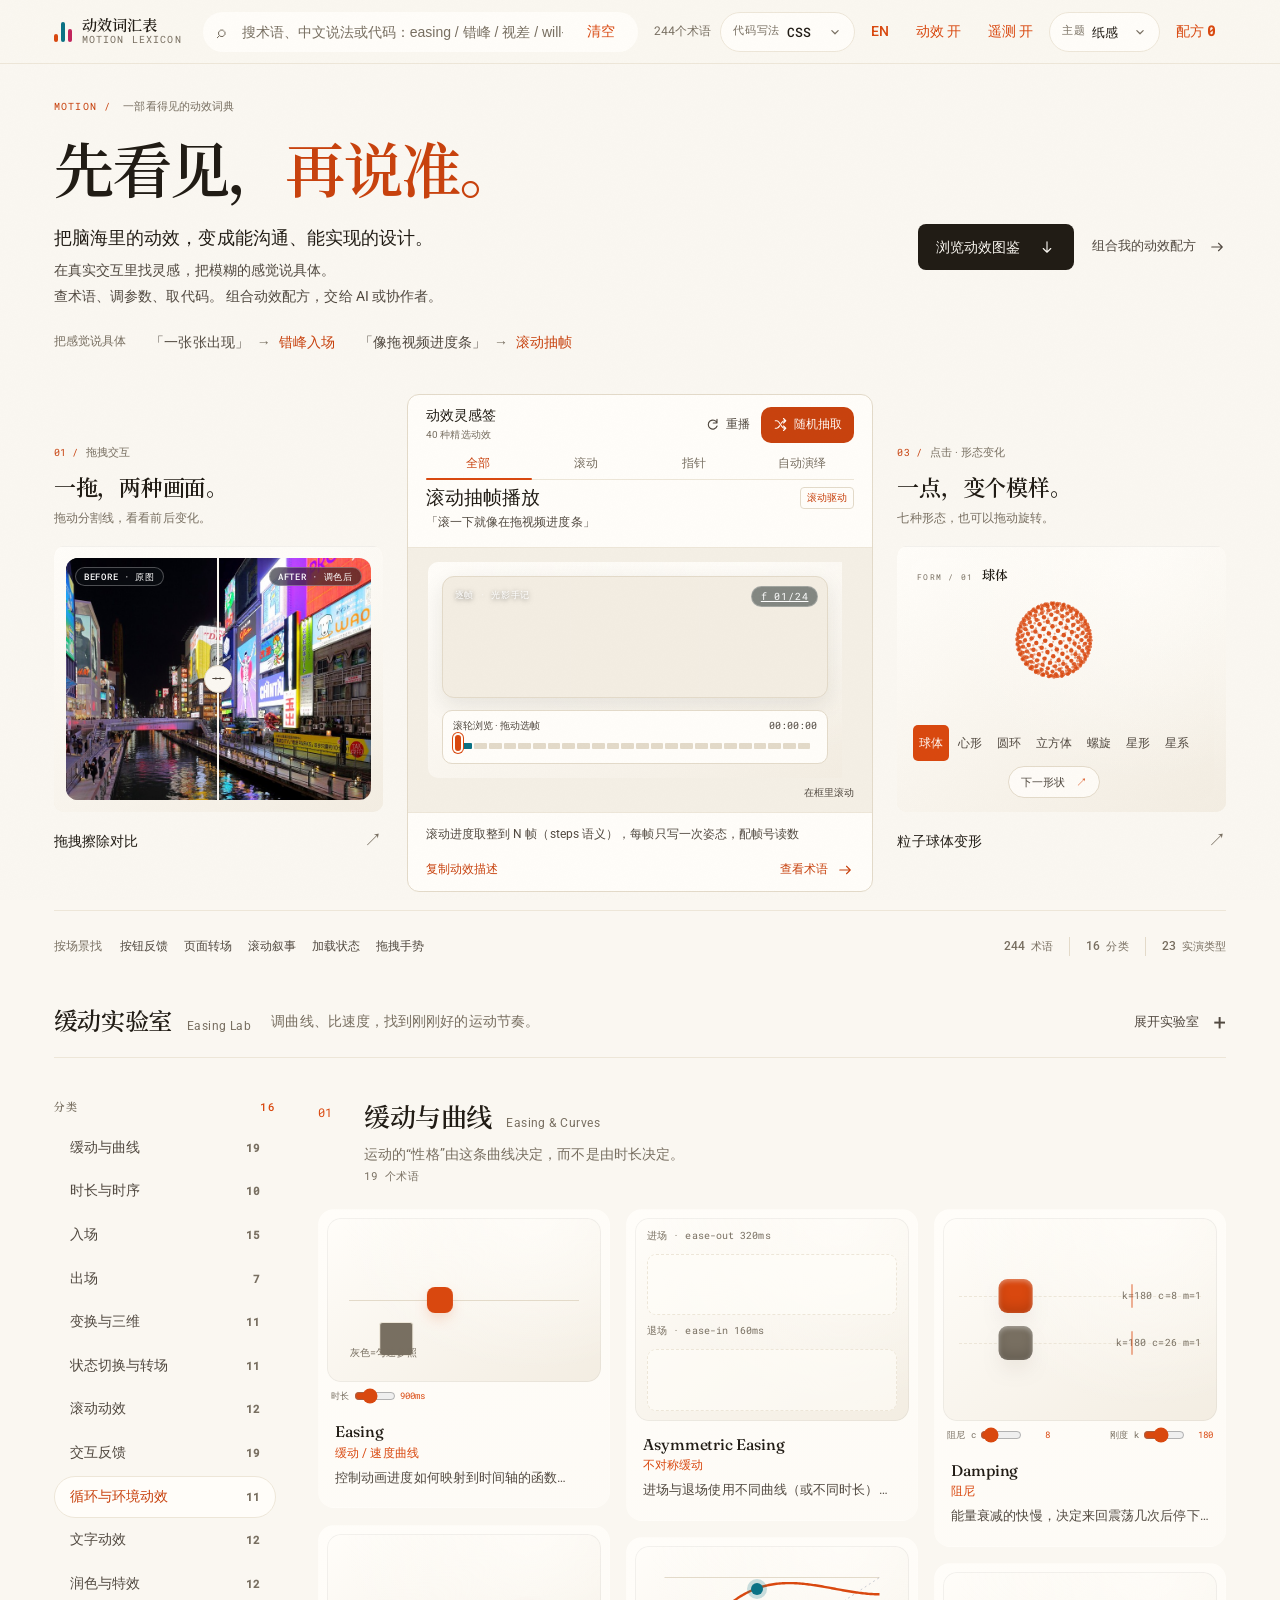
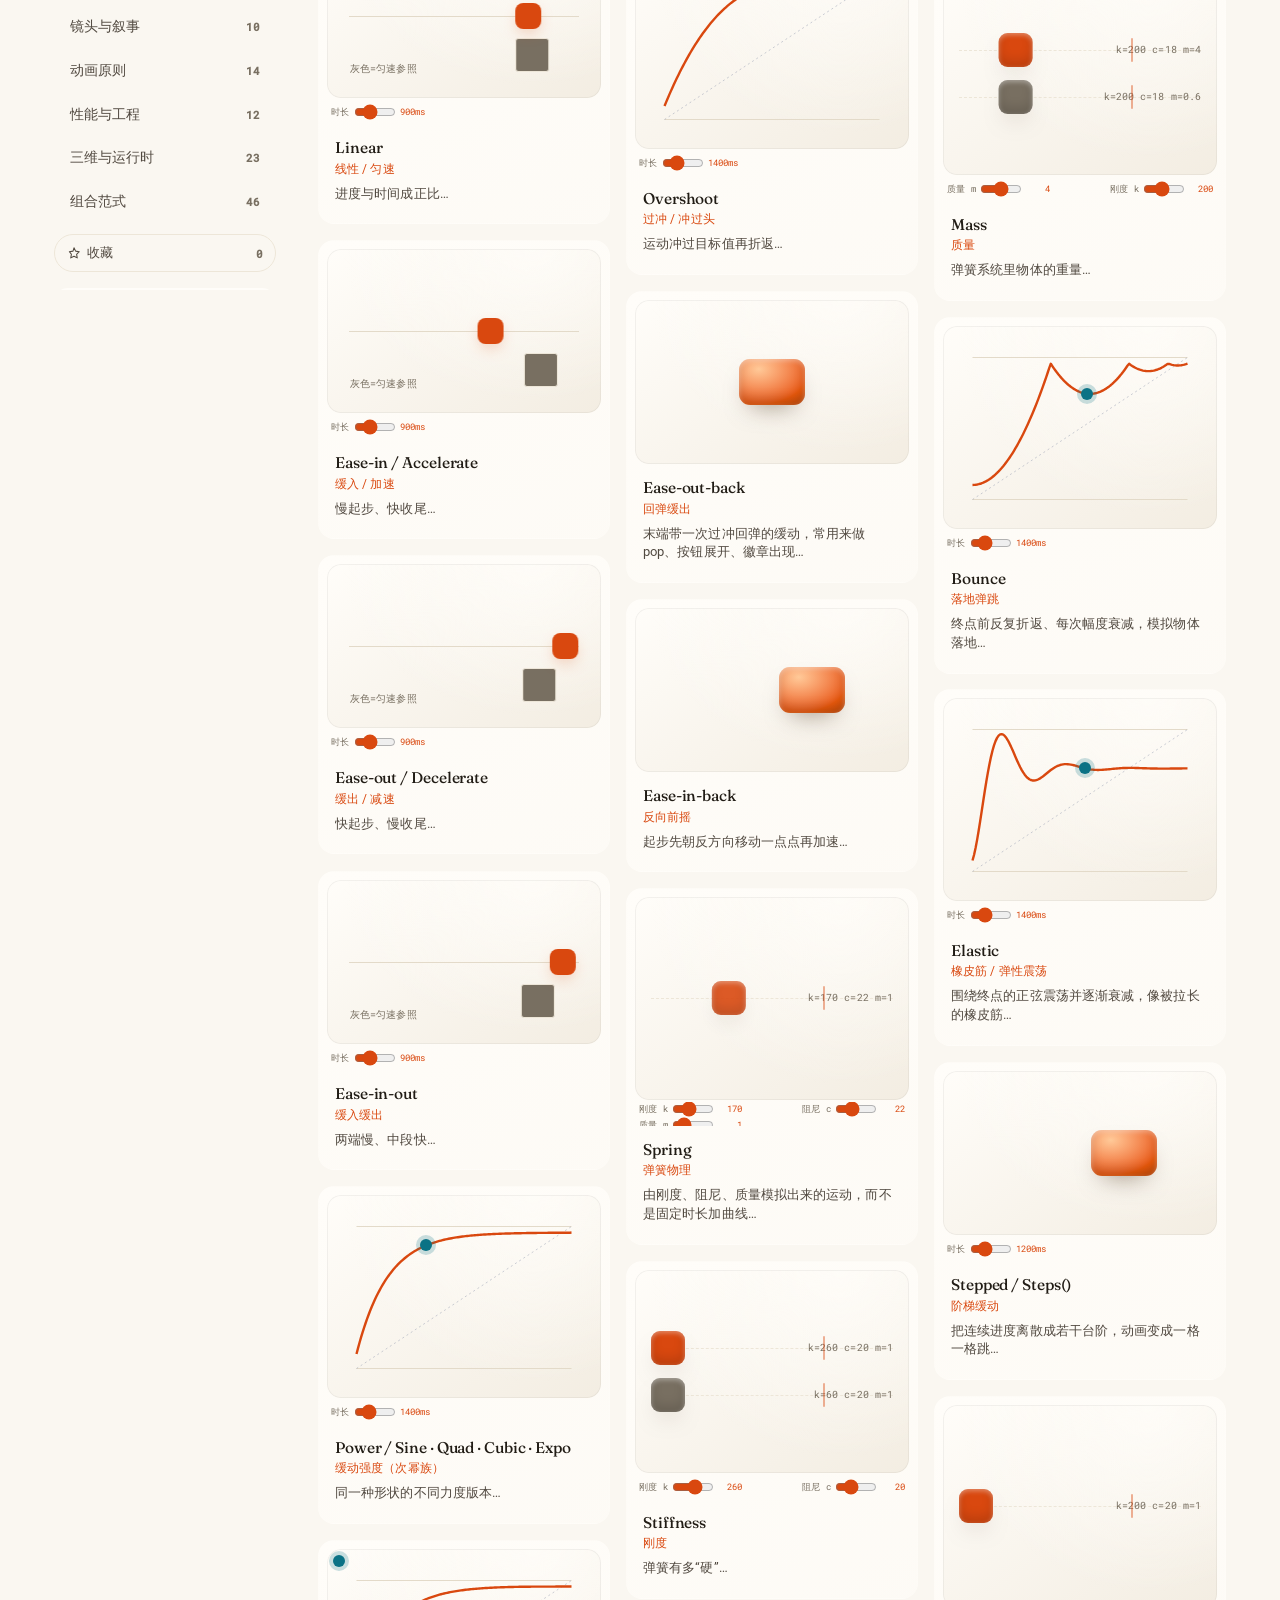
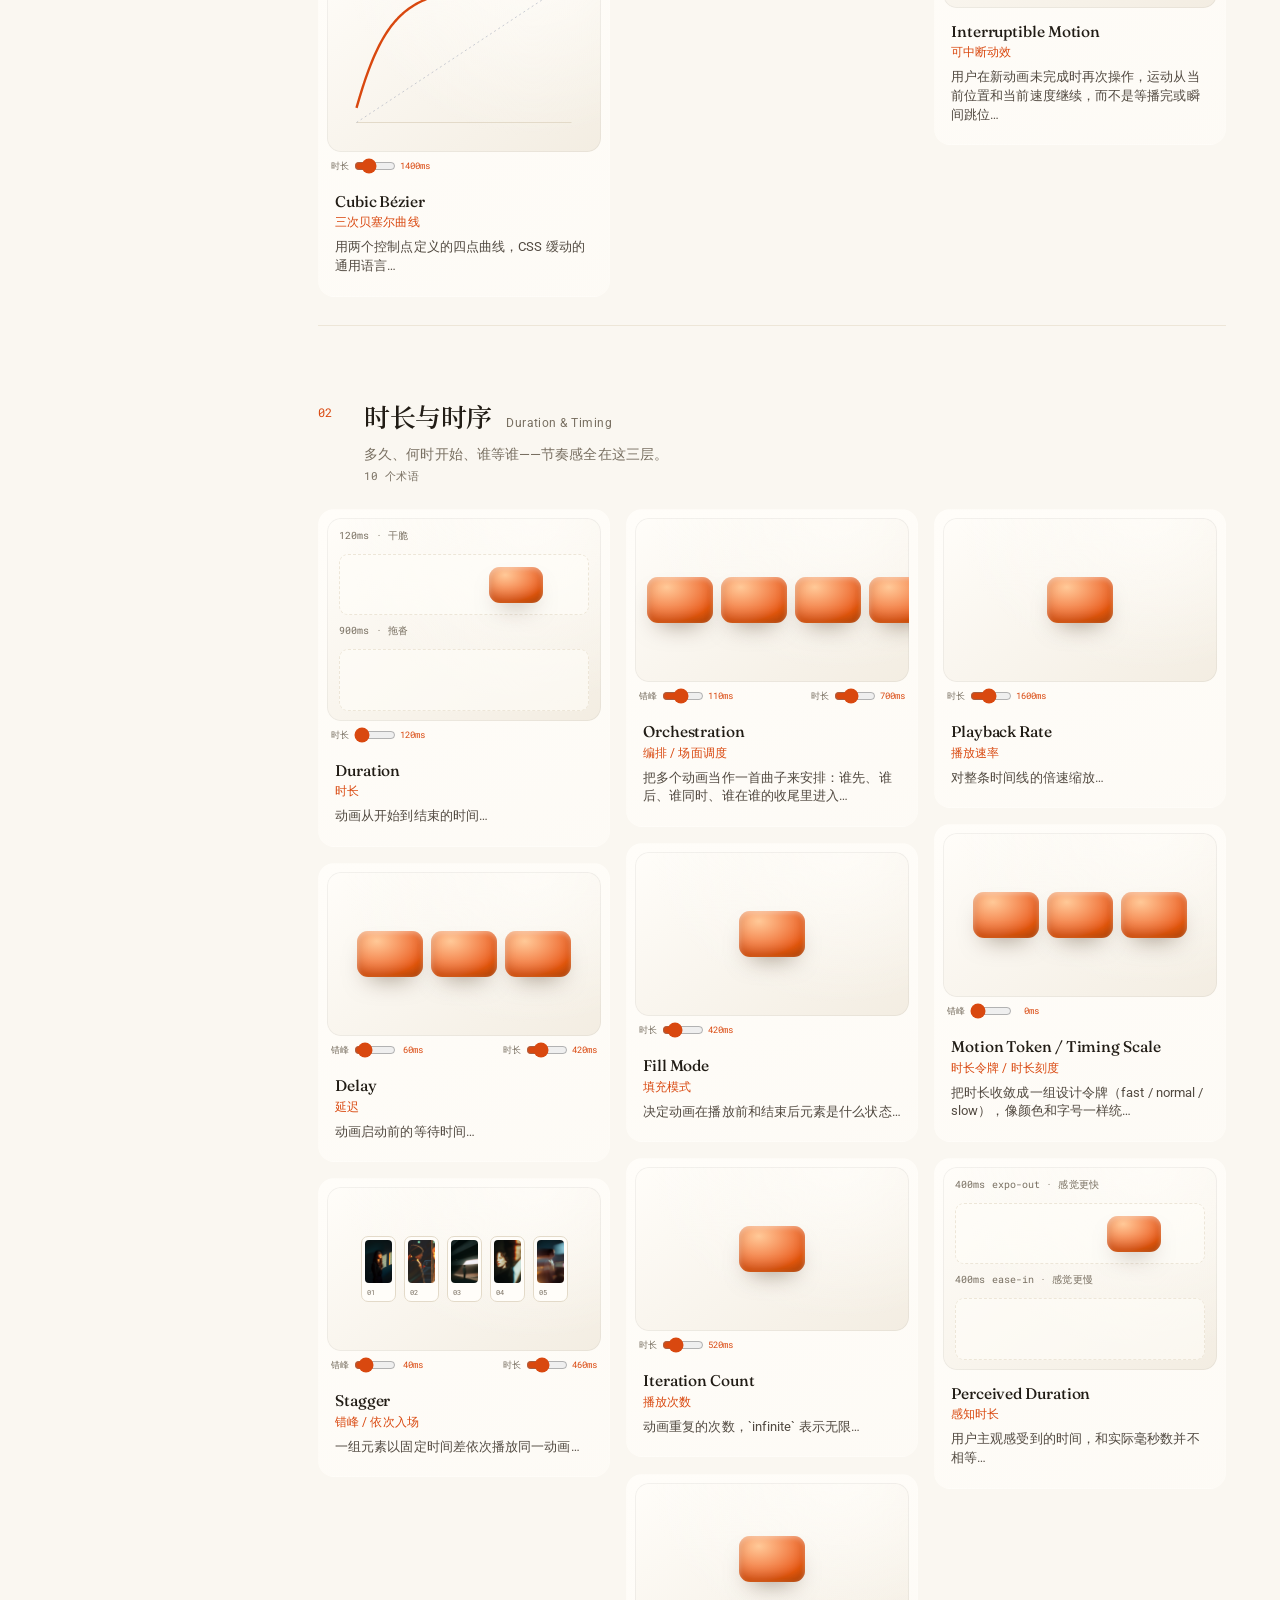
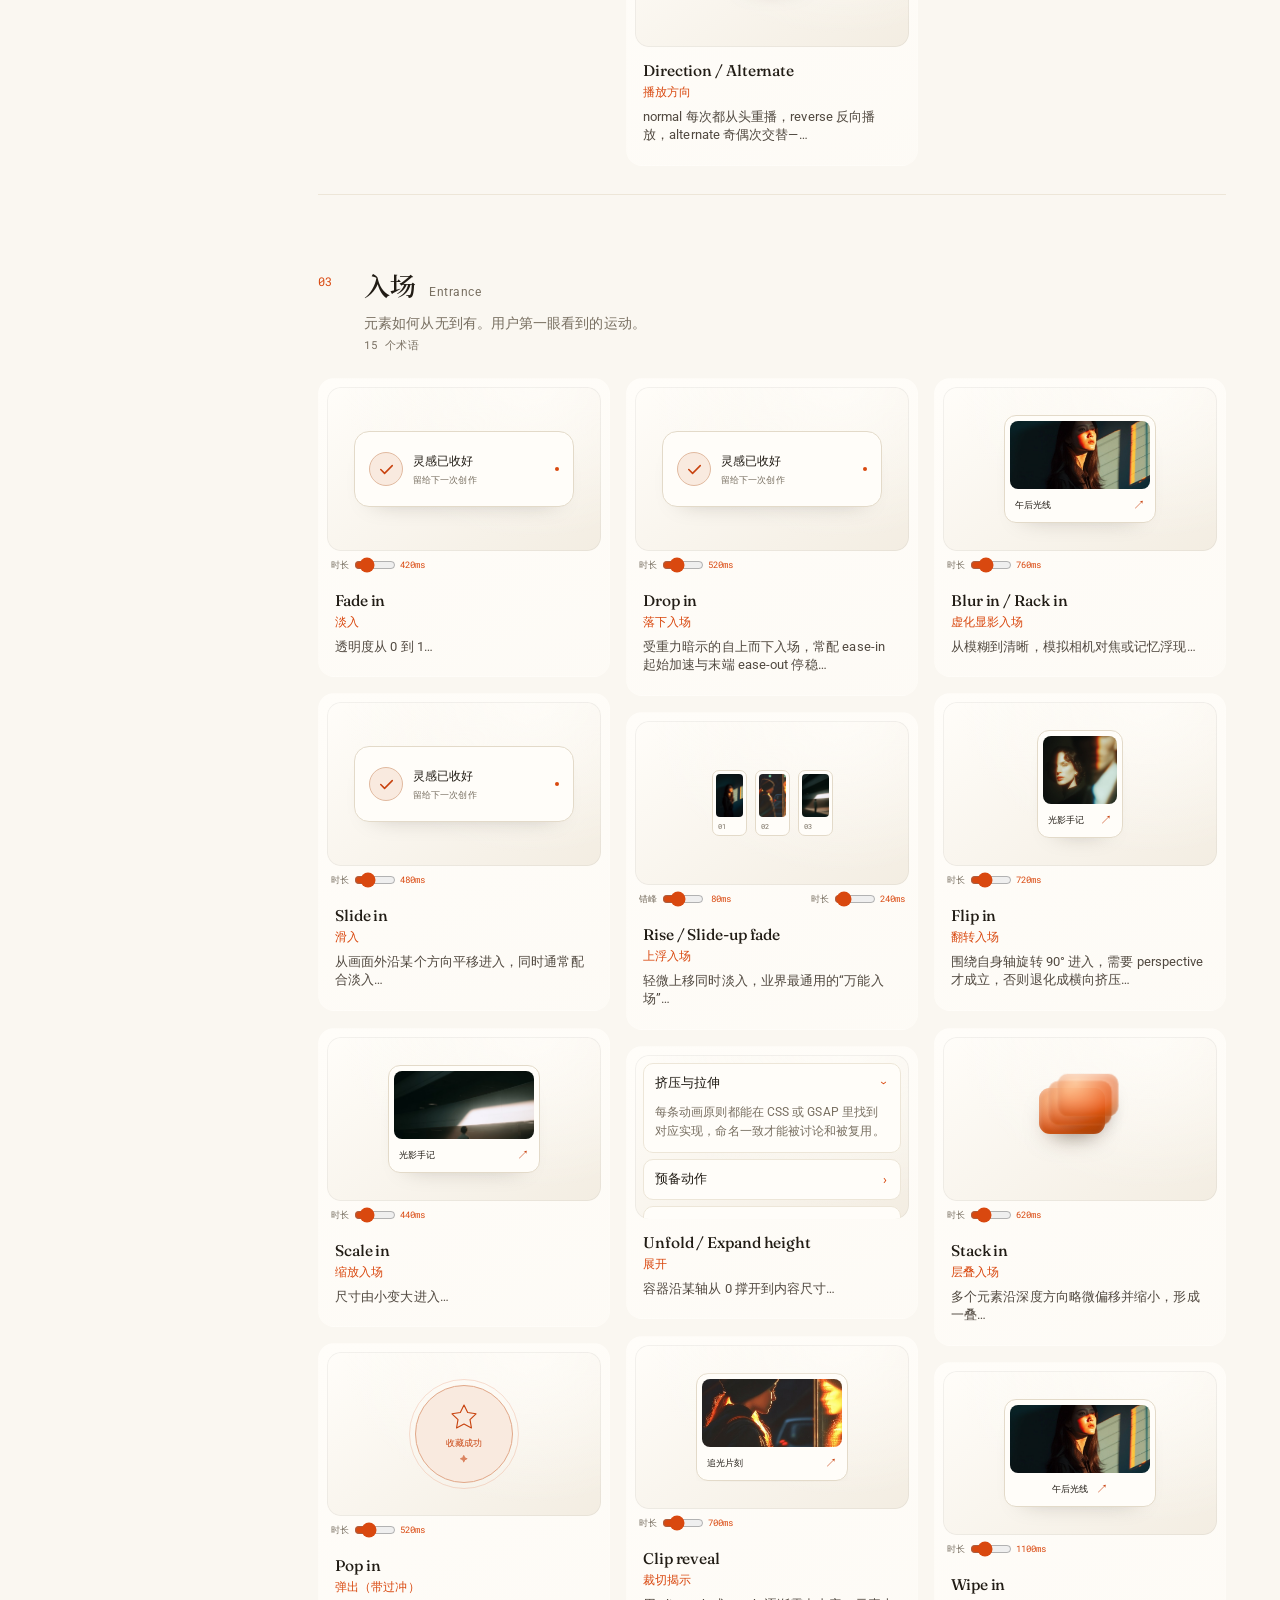
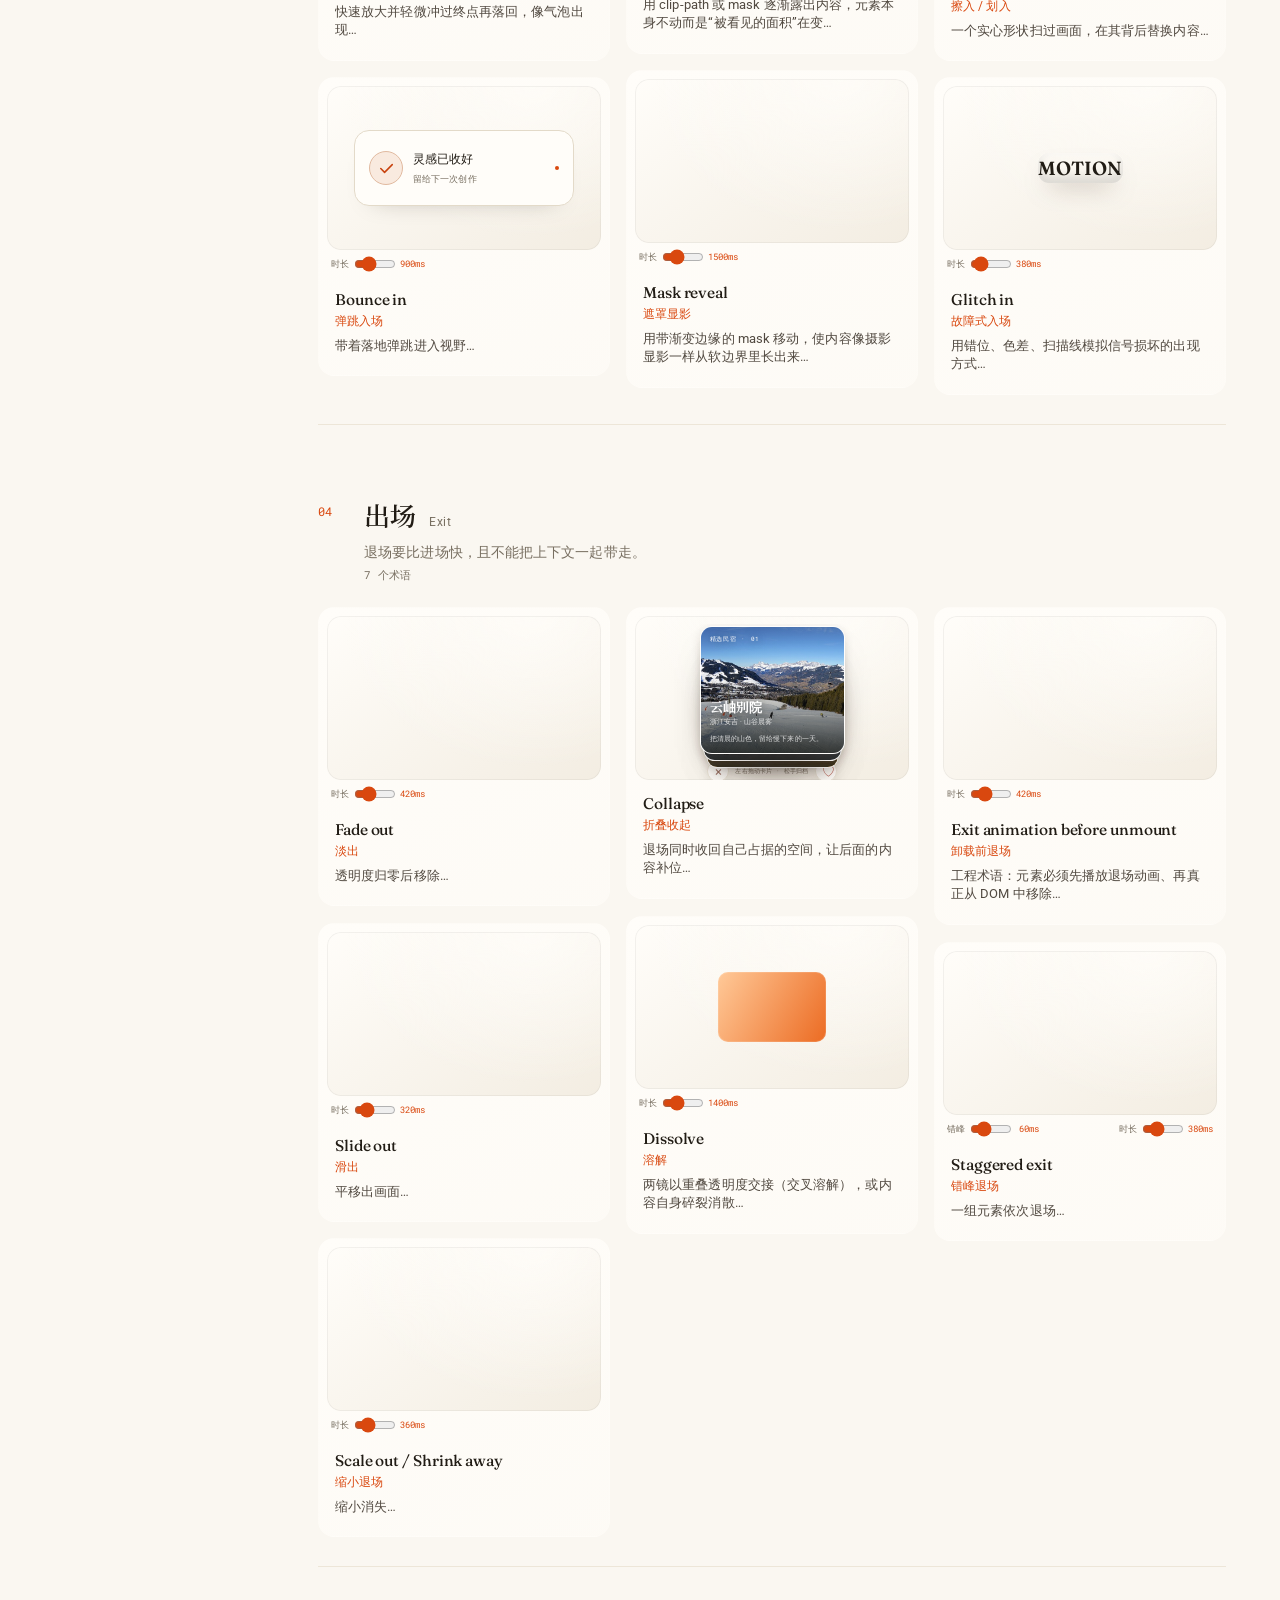
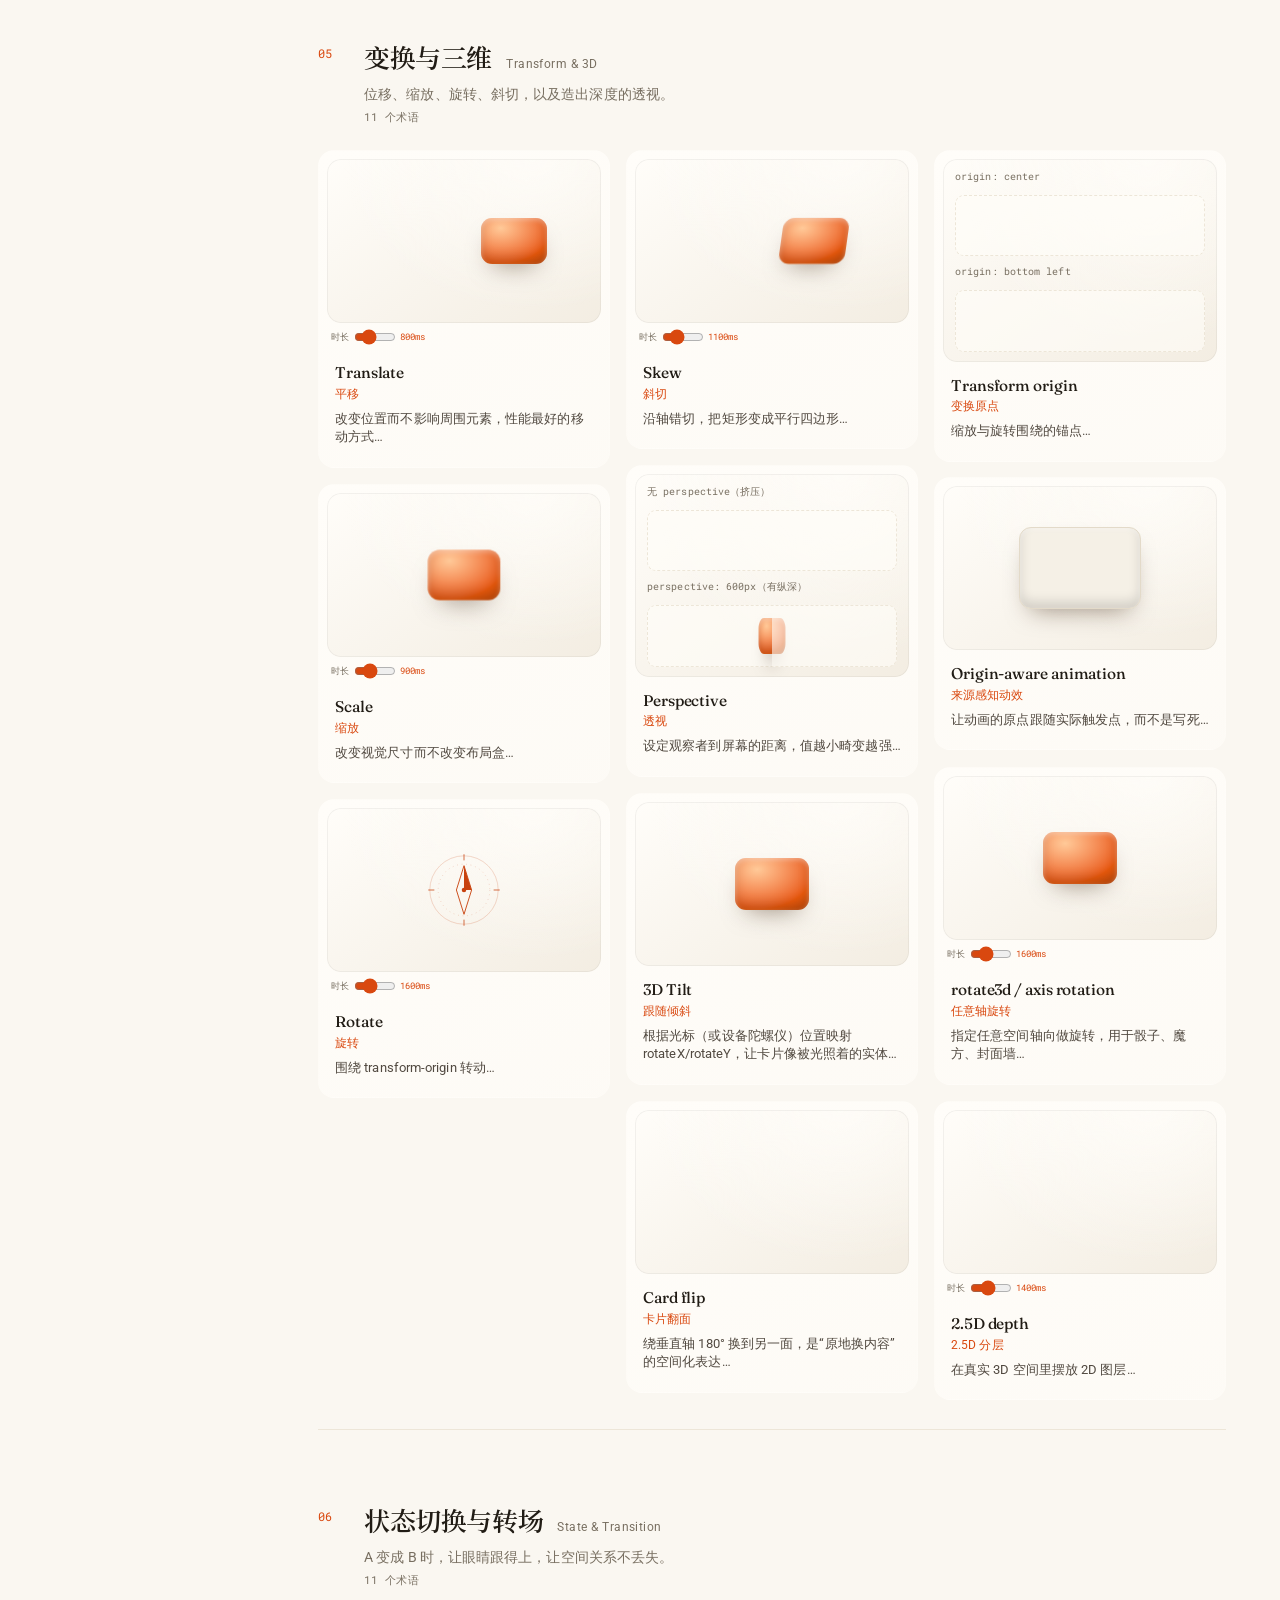
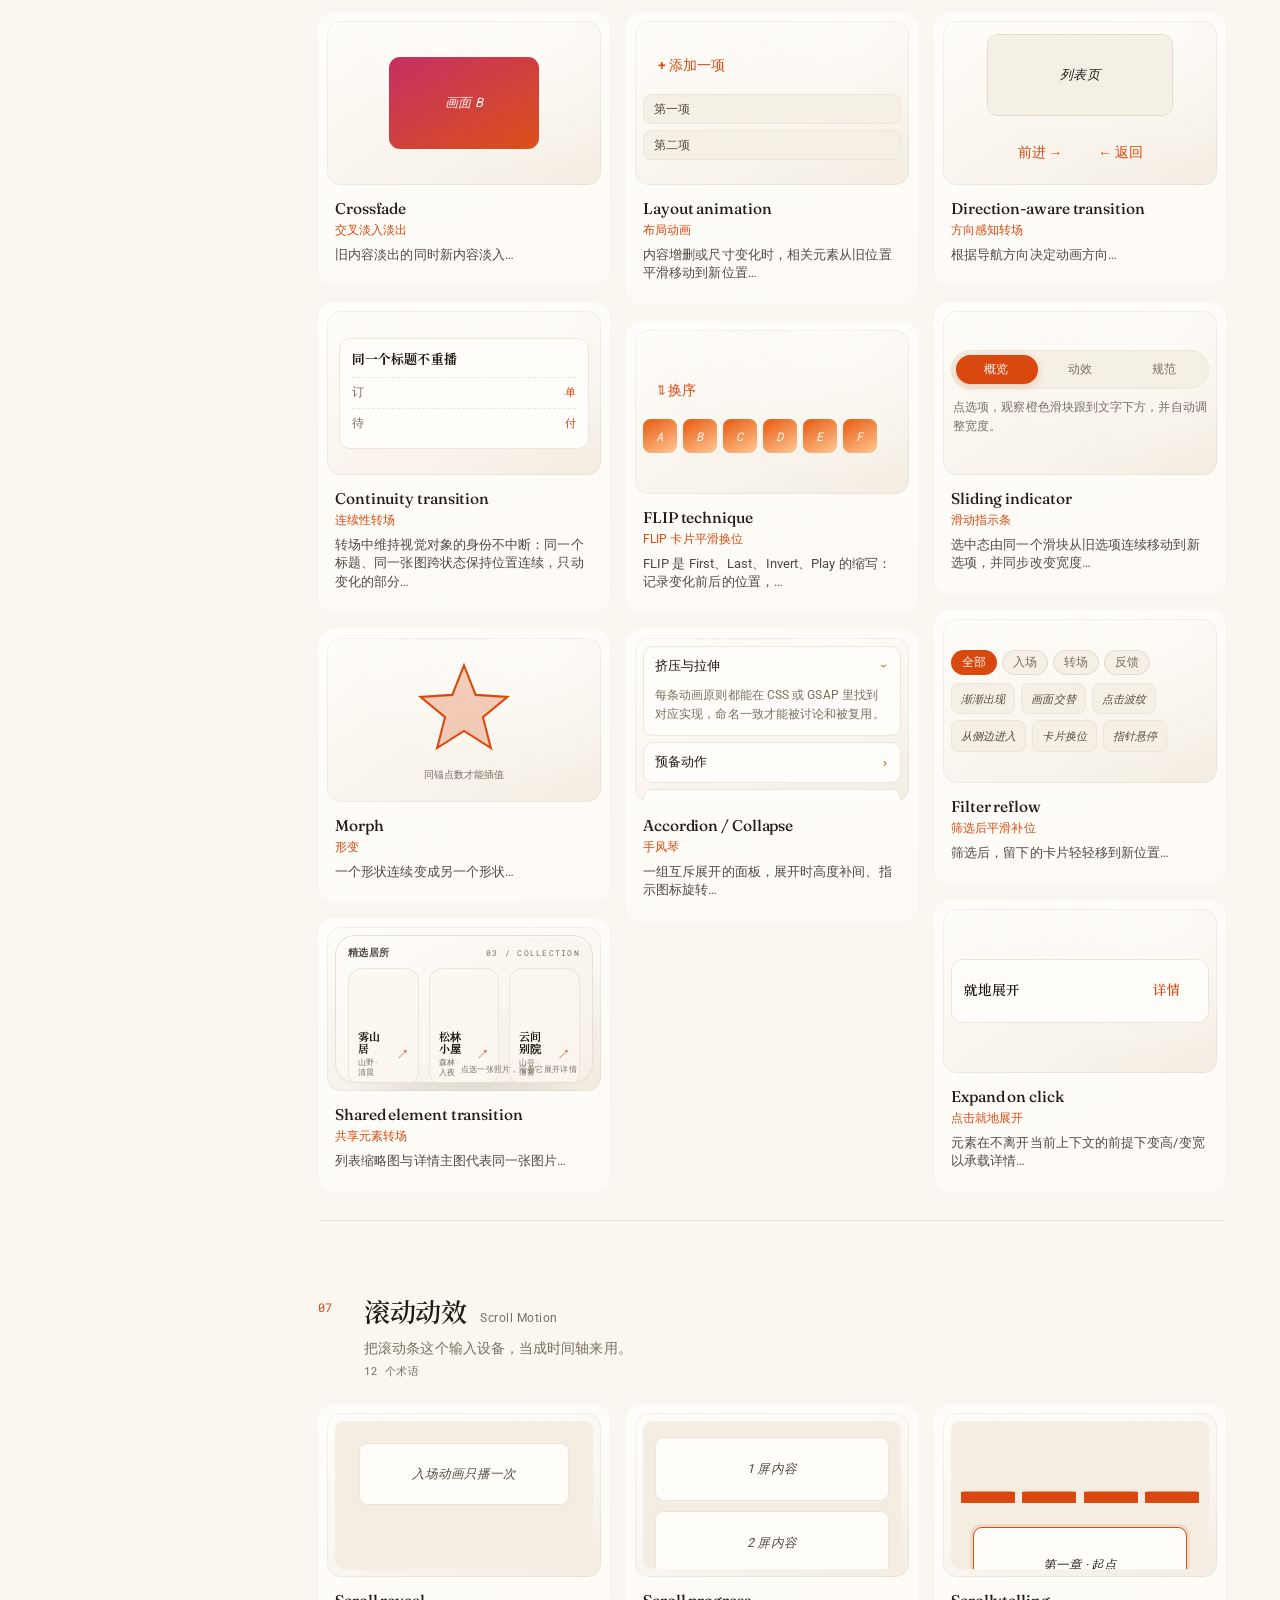
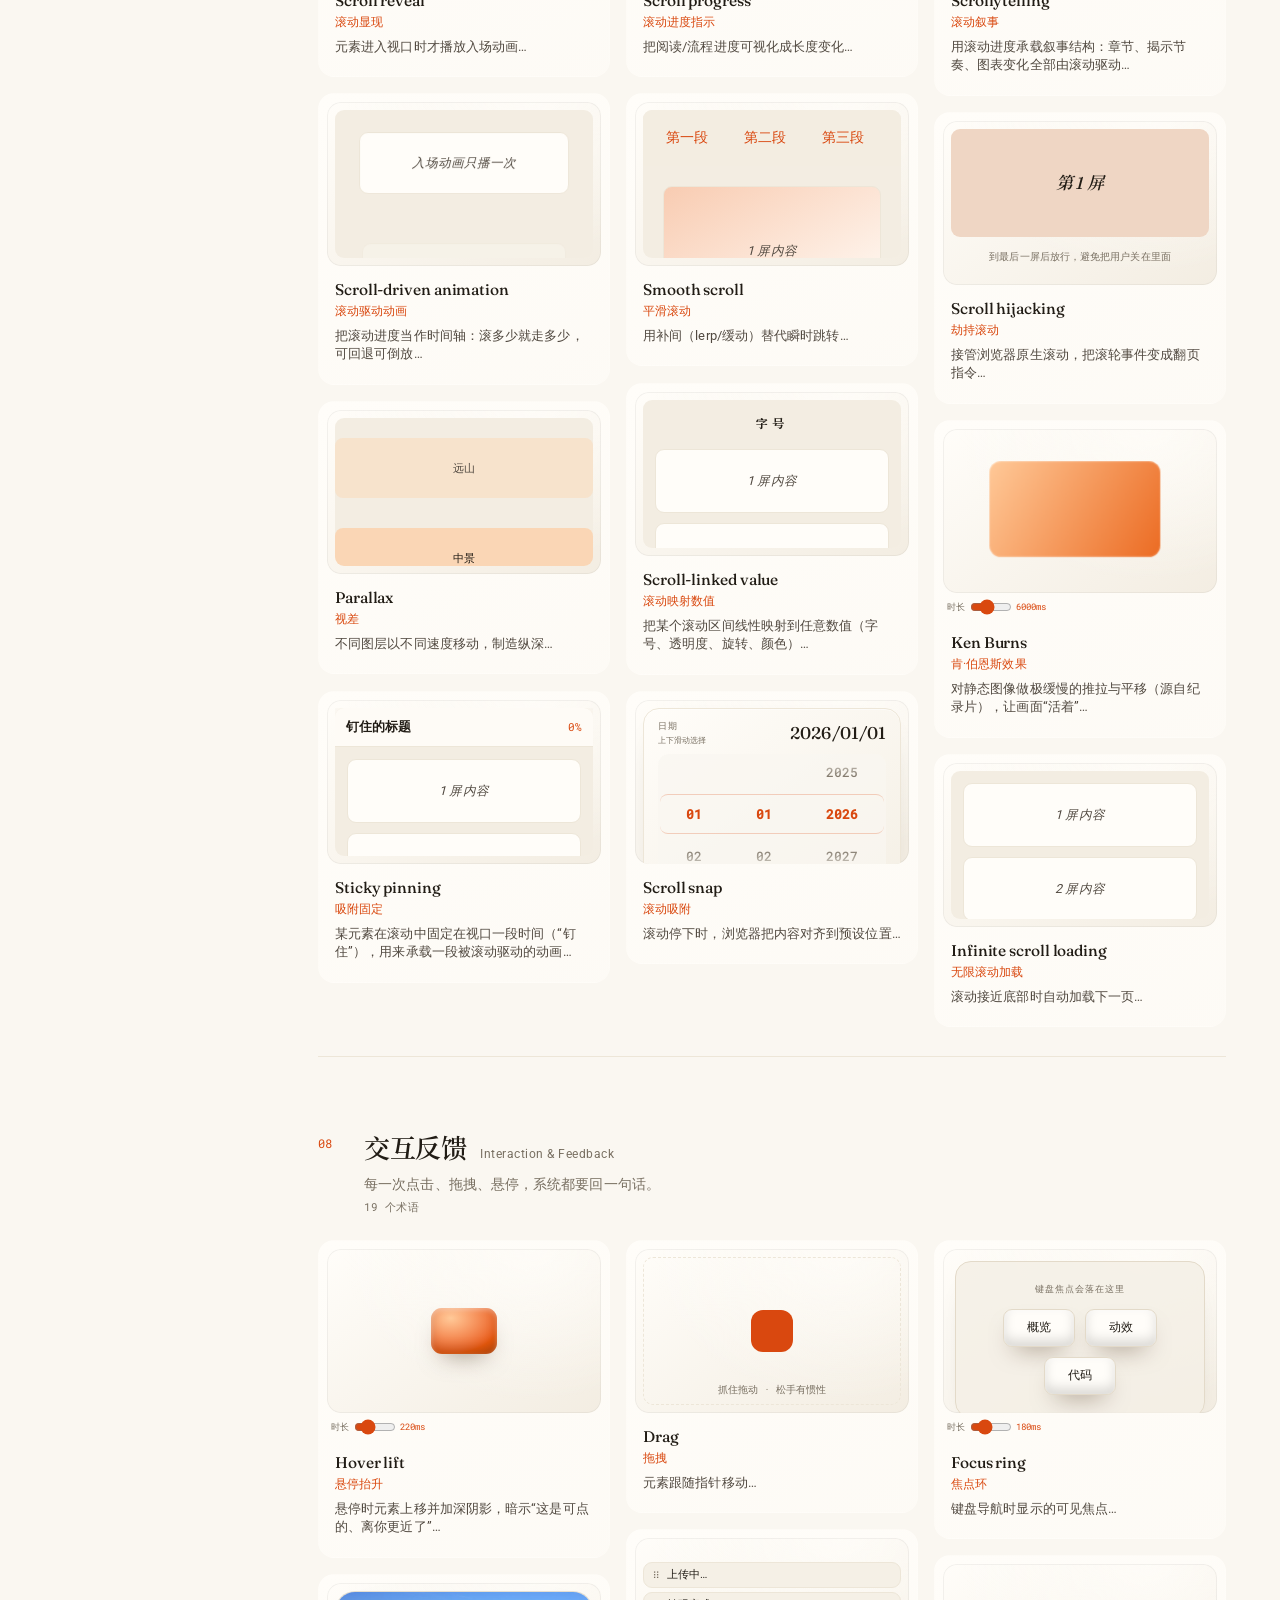
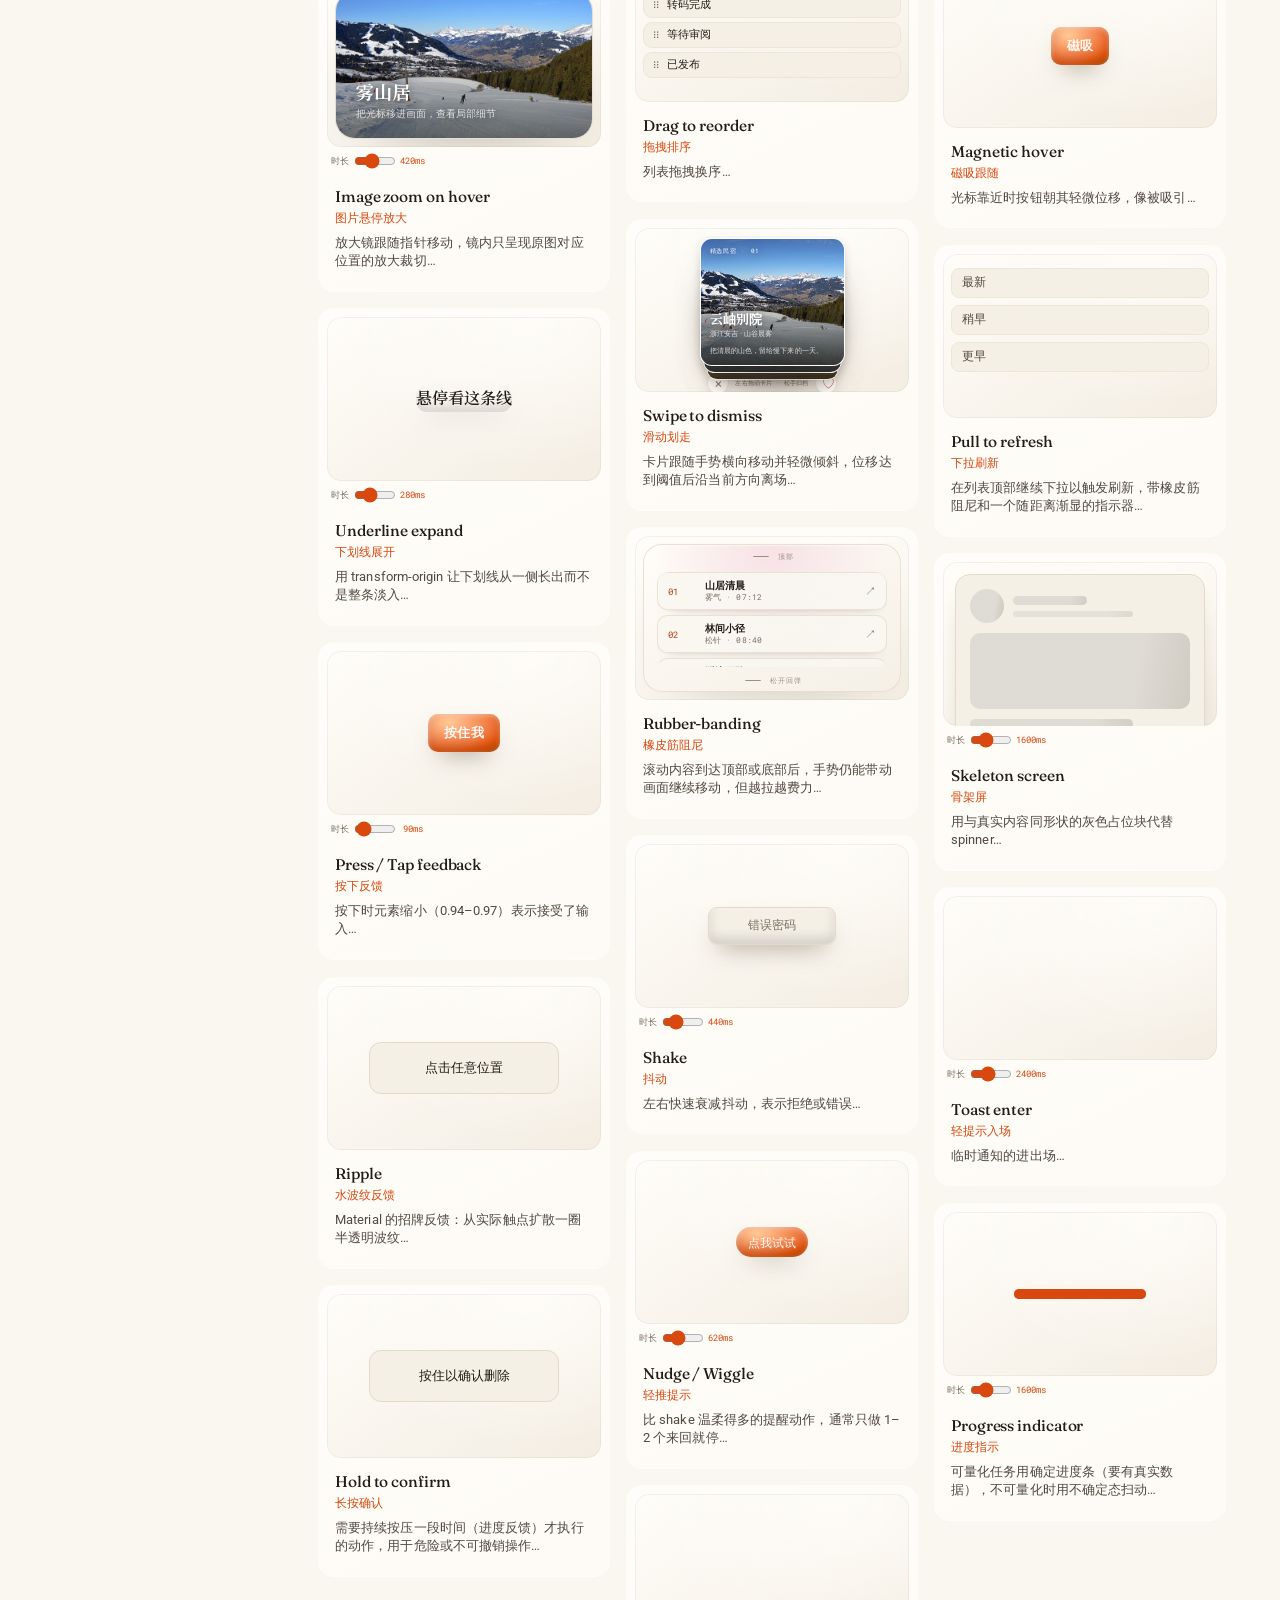
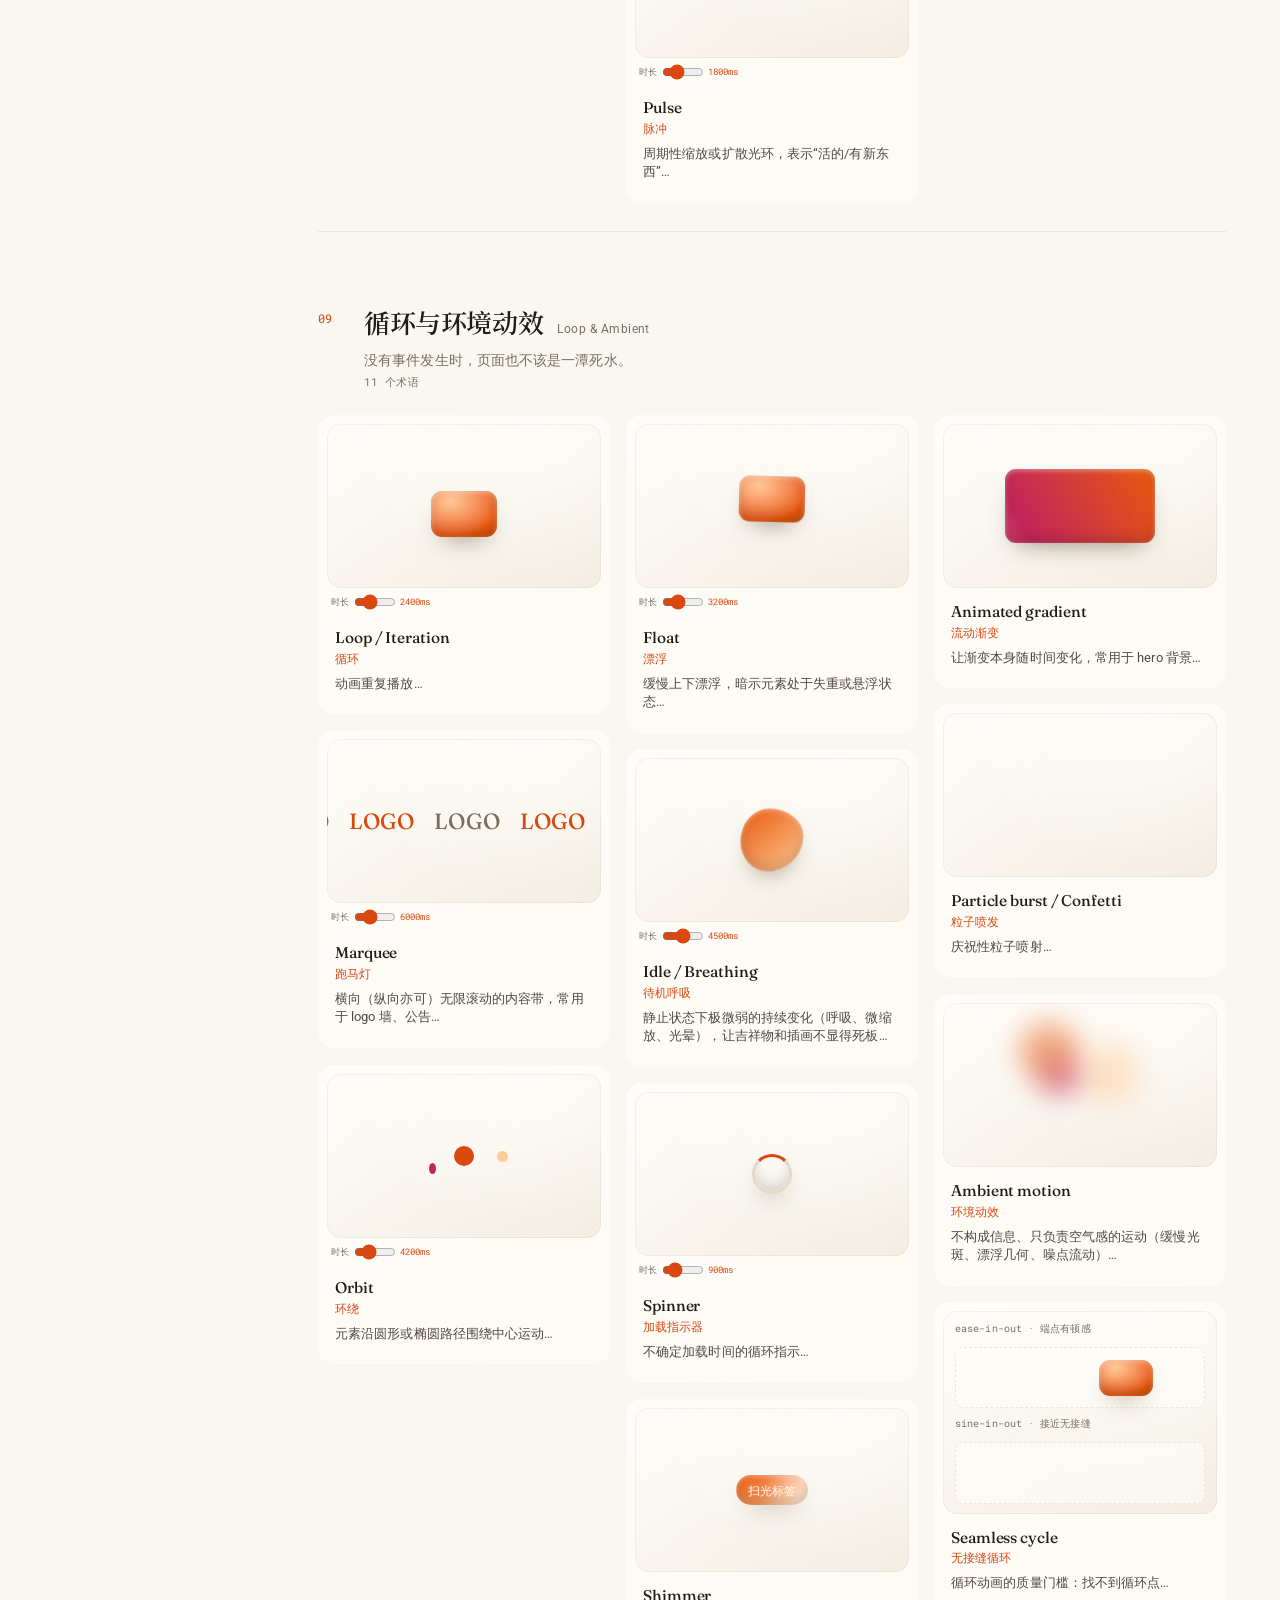
==== commit e984a444: "feat: polish motion atlas and interactive previews" ====
--- a/index.html
+++ b/index.html
@@ -11,9 +11,10 @@
 <meta property="og:type" content="website">
 <meta name="twitter:card" content="summary">
 <meta name="color-scheme" content="dark light">
-<link rel="stylesheet" href="assets/fonts/fonts.css?v=291">
-<link rel="stylesheet" href="assets/styles.css?v=291">
-<link rel="stylesheet" href="assets/hud.css?v=291">
+<link rel="stylesheet" href="assets/fonts/fonts.css?v=331">
+<link rel="stylesheet" href="assets/styles.css?v=331">
+<link rel="stylesheet" href="assets/hud.css?v=331">
+<link rel="stylesheet" href="assets/home-exhibit.css?v=331">
 <link rel="icon" href="data:image/svg+xml,<svg xmlns='http://www.w3.org/2000/svg' viewBox='0 0 100 100'><text y='.9em' font-size='90'>〜</text></svg>">
 <!-- 首帧就定主题：等 app.js 启动才纠正的话，浅色用户每次都闪一下暗色 -->
 <script>
@@ -27,6 +28,8 @@
   document.documentElement.dataset.theme = t;
 } catch (e) {} })();
 </script>
+<link rel="stylesheet" href="assets/atlas.css?v=331">
+<link rel="stylesheet" href="assets/atelier.css?v=331">
 </head>
 <body>
 <a class="skip-link" href="#content">跳到主要内容</a>
@@ -50,8 +53,8 @@
     <span id="hitcount" class="hit" aria-live="polite"></span>
     <div class="menu" id="dialect-menu">
       <button id="dialect-btn" class="menu-btn" type="button" aria-haspopup="listbox" aria-expanded="false"
-        title="同一条动效，切换成 CSS / WAAPI / GSAP / Framer / Swift / Compose / Tailwind 的写法"
-        data-l10n="同一条动效，切换成 CSS / WAAPI / GSAP / Framer / Swift / Compose / Tailwind 的写法" data-l10n-attr="title">
+        title="切换 CSS / WAAPI 原生实现"
+        data-l10n="切换 CSS / WAAPI 原生实现" data-l10n-attr="title">
         <span class="menu-cap" data-i18n="dialect">代码写法</span><b id="dialect-cur">CSS</b>
         <svg class="menu-caret" width="14" height="14" viewBox="0 0 20 20" aria-hidden="true"><path d="M5.5 8 10 12.5 14.5 8" fill="none" stroke="currentColor" stroke-width="1.7" stroke-linecap="round" stroke-linejoin="round"/></svg>
       </button>
@@ -74,37 +77,62 @@
   <div class="scroll-progress" id="scroll-progress" aria-hidden="true"><i></i></div>
 </header>
 
-<main id="top" tabindex="-1">
-  <section class="lede" aria-labelledby="home-title">
+<main id="top" class="exhibit-page" tabindex="-1">
+  <section class="lede home-exhibit" aria-labelledby="home-title">
     <div class="lede-txt">
-      <h1 id="home-title"><span class="home-title-lead" data-i18n="h1a">你想要的动效，</span><span class="home-title-question"><span data-i18n="h1b"></span><em data-i18n="h1c">该怎么说？</em><span data-i18n="h1d"></span></span></h1>
-      <p class="home-intro" data-i18n="homeLead">看真实演示，找准确术语。</p>
-      <p class="home-body" data-i18n="homeBody">把「自然一点」「依次出现」写成 AI 和协作者能理解的动效需求。再从缓动、错峰、入场、转场到滚动叙事，找到可以直接写进方案的说法。</p>
+      <p class="exhibit-kicker"><span aria-hidden="true">MOTION /</span><span data-i18n="homeKicker">一部看得见的动效词典</span></p>
+      <h1 id="home-title"><span data-i18n="exhibitTitle">先看见，</span><em data-i18n="exhibitAccent">再说准。</em></h1>
+      <div class="home-intro">
+        <p class="exhibit-lead" data-i18n="exhibitLead">把脑海里的动效，变成能沟通、能实现的设计。</p>
+        <p class="exhibit-body"><span data-i18n="exhibitIntro">在真实交互里找灵感，把模糊的感觉说具体。</span><span class="exhibit-workflow"><span data-i18n="exhibitWorkflowA">查术语、调参数、取代码。</span> <span data-i18n="exhibitWorkflowB">组合动效配方，交给 AI 或协作者。</span></span></p>
+      </div>
+      <div class="exhibit-phrases">
+        <span class="exhibit-phrases-label" data-i18n="exhibitPhrases">把感觉说具体</span>
+        <a href="#term/stagger"><span data-i18n="exhibitStaggerQuote">「一张张出现」</span><span class="phrase-arrow" aria-hidden="true">→</span><b data-i18n="exhibitStaggerName">错峰入场</b></a>
+        <a href="#term/scrub-frames"><span data-i18n="exhibitScrubQuote">「像拖视频进度条」</span><span class="phrase-arrow" aria-hidden="true">→</span><b data-i18n="exhibitScrubName">滚动抽帧</b></a>
+      </div>
       <div class="home-actions">
         <a class="browse-link" href="#content"><span data-i18n="browseTerms">浏览动效图鉴</span><svg width="18" height="18" viewBox="0 0 24 24" fill="none" stroke="currentColor" stroke-width="1.5" stroke-linecap="round" stroke-linejoin="round" aria-hidden="true"><path d="M12 5v14m-5-5 5 5 5-5"/></svg></a>
         <button class="home-recipe recipe-open" type="button"><span data-i18n="homeRecipe">组合我的动效配方</span><svg width="18" height="18" viewBox="0 0 24 24" fill="none" stroke="currentColor" stroke-width="1.5" stroke-linecap="round" stroke-linejoin="round" aria-hidden="true"><path d="M5 12h14m-5-5 5 5-5 5"/></svg></button>
       </div>
     </div>
-    <figure class="motion-example" aria-labelledby="example-title">
+    <article class="exhibit-piece exhibit-compare" data-preview-id="drag-compare" tabindex="-1" aria-labelledby="compare-title">
+      <div class="exhibit-piece-heading"><p class="exhibit-index"><span>01 /</span><span data-i18n="exhibitDrag">拖拽交互</span></p><h2 id="compare-title" data-i18n="exhibitCompare">一拖，两种画面。</h2><p data-i18n="exhibitCompareHint">拖动分割线，看看前后变化。</p></div>
+      <div class="exhibit-preview" id="compare-preview"></div>
+      <div class="exhibit-piece-footer"><a href="#term/drag-compare"><span data-i18n="exhibitCompareTerm">拖拽擦除对比</span><span aria-hidden="true">↗</span></a></div>
+    </article>
+    <figure class="motion-example" tabindex="-1" aria-labelledby="example-title">
       <div class="example-hd">
-        <div class="example-heading"><span class="example-eyebrow" data-i18n="homeExample">动效灵感签</span><span class="example-pool" data-i18n="homePool">18 种精选动效</span></div>
+        <div class="example-heading"><span class="example-eyebrow" data-i18n="homeExample">动效灵感签</span><span class="example-pool">23 种精选动效</span></div>
         <div class="example-controls">
           <button id="home-replay" class="example-control" type="button"><svg width="15" height="15" viewBox="0 0 20 20" fill="none" stroke="currentColor" stroke-width="1.5" stroke-linecap="round" stroke-linejoin="round" aria-hidden="true"><path d="M16 8a6 6 0 1 0 .1 4M16 3v5h-5"/></svg><span data-i18n="homeReplay">重播</span></button>
           <button id="home-random" class="example-control example-random" type="button"><svg width="15" height="15" viewBox="0 0 20 20" fill="none" stroke="currentColor" stroke-width="1.5" stroke-linecap="round" stroke-linejoin="round" aria-hidden="true"><path d="M3 5h2c4 0 6 10 10 10h2M14 12l3 3-3 3M3 15h2c1.5 0 2.7-1.4 3.8-3.2M11.2 8.2C12.3 6.4 13.5 5 15 5h2M14 2l3 3-3 3"/></svg><span data-i18n="homeRandom">随机抽取</span></button>
         </div>
       </div>
-      <p class="example-vague" id="example-vague" data-i18n="homeVague">「让卡片一张张轻轻浮上来」</p>
+      <div class="inspiration-modes" role="group" aria-label="选择灵感签玩法">
+        <i class="mode-indicator" aria-hidden="true"></i>
+        <button type="button" data-home-mode="all" aria-pressed="true" data-i18n="homeModeAll">全部</button>
+        <button type="button" data-home-mode="scroll" aria-pressed="false" data-i18n="homeModeScroll">滚动</button>
+        <button type="button" data-home-mode="pointer" aria-pressed="false" data-i18n="homeModePointer">指针</button>
+        <button type="button" data-home-mode="auto" aria-pressed="false" data-i18n="homeModeAuto">自动演绎</button>
+      </div>
+      <div class="example-summary"><div class="example-term"><b id="example-title" data-i18n="homeExampleName">滚动抽帧播放</b><span id="example-en" hidden></span><span id="example-driver" class="example-driver">滚动驱动</span></div><p class="example-vague" id="example-vague">「滚一下就像在拖视频进度条」</p></div>
       <div class="example-stage" id="example-stage"></div>
       <figcaption class="example-caption">
         <div class="example-description" aria-live="polite" aria-atomic="true">
-          <div class="example-term"><b id="example-title" data-i18n="homeExampleName">错峰上浮入场</b><span id="example-en">Stagger + Rise</span></div>
           <p class="example-spec" id="example-spec" data-i18n="homeSpec">上浮 16px · 时长 420ms · 间隔 90ms</p>
           <p class="example-note" id="example-note" data-i18n="homeStaggerUse">逐项出现，让视线自然跟着列表的顺序移动。</p>
         </div>
         <div class="example-footer"><button id="home-copy" type="button"><span data-i18n="homeCopy">复制动效描述</span></button><a id="example-link" href="#term/stagger"><span data-i18n="homeViewTerm">查看术语</span><svg width="18" height="18" viewBox="0 0 24 24" fill="none" stroke="currentColor" stroke-width="1.5" stroke-linecap="round" stroke-linejoin="round" aria-hidden="true"><path d="M5 12h14m-5-5 5 5-5 5"/></svg></a></div>
         <span id="home-copy-status" class="sr-only" role="status"></span>
+        <span id="home-draw-status" class="sr-only" role="status" aria-live="polite"></span>
       </figcaption>
     </figure>
+    <article class="exhibit-piece exhibit-sphere" data-preview-id="morphing-dot-sphere" tabindex="-1" aria-labelledby="sphere-title">
+      <div class="exhibit-piece-heading"><p class="exhibit-index"><span>03 /</span><span data-i18n="exhibitShape">点击 · 形态变化</span></p><h2 id="sphere-title" data-i18n="exhibitSphere">一点，变个模样。</h2><p data-i18n="exhibitSphereHint">七种形态，也可以拖动旋转。</p></div>
+      <div class="exhibit-preview" id="sphere-preview"></div>
+      <div class="exhibit-piece-footer"><a href="#term/morphing-dot-sphere"><span data-i18n="exhibitSphereTerm">粒子球体变形</span><span aria-hidden="true">↗</span></a></div>
+    </article>
     <div class="home-discovery">
       <div id="scene-shortcuts" class="scene-shortcuts" aria-label="按场景浏览" data-l10n="按场景浏览" data-l10n-attr="aria-label">
         <span data-i18n="scenarioLabel">按场景找</span>
@@ -121,6 +149,7 @@
       </div>
     </div>
   </section>
+  <a class="exhibit-return" href="#top" hidden><span aria-hidden="true">↑</span><span data-i18n="homeBackExhibit">回到展台</span></a>
 
   <!-- ============ 缓动实验室 ============ -->
   <details class="lab" id="lab">
@@ -271,19 +300,24 @@
 </div>
 
 <!-- 全部 defer：下载更早并行、不阻塞解析，defer 保证按文档顺序执行，全局变量依赖不受影响 -->
-<script defer src="assets/ease.js?v=291"></script>
-<script defer src="assets/data1.js?v=291"></script>
-<script defer src="assets/data2.js?v=291"></script>
-<script defer src="assets/app.js?v=291"></script>
-<script defer src="assets/motion.js?v=291"></script>
-<script defer src="assets/runtime.js?v=291"></script>
-<script defer src="assets/compound.js?v=291"></script>
-<script defer src="assets/refs.js?v=291"></script>
-<script defer src="assets/hud.js?v=291"></script>
-<script defer src="assets/params.js?v=291"></script>
-<script defer src="assets/dialects.js?v=291"></script>
-<script defer src="assets/i18n.js?v=291"></script>
-<script defer src="assets/lab.js?v=291"></script>
-<script defer src="assets/home.js?v=291"></script>
+<script defer src="assets/ease.js?v=331"></script>
+<script defer src="assets/data1.js?v=331"></script>
+<script defer src="assets/data2.js?v=331"></script>
+<script defer src="assets/app.js?v=331"></script>
+<script defer src="assets/motion.js?v=331"></script>
+<script defer src="assets/runtime.js?v=331"></script>
+<script defer src="assets/page-book.js?v=331"></script>
+<script defer src="assets/compound.js?v=331"></script>
+<script defer src="assets/refs.js?v=331"></script>
+<script defer src="assets/hud.js?v=331"></script>
+<script defer src="assets/params.js?v=331"></script>
+<script defer src="assets/atlas-canvas.js?v=331"></script>
+<script defer src="assets/atlas.js?v=331"></script>
+<script defer src="assets/atelier-studies.js?v=331"></script>
+<script defer src="assets/dialects.js?v=331"></script>
+<script defer src="assets/i18n.js?v=331"></script>
+<script defer src="assets/lab.js?v=331"></script>
+<script defer src="assets/home.js?v=331"></script>
+<script defer src="assets/home-exhibit.js?v=331"></script>
 </body>
 </html>
--- a/assets/styles.css
+++ b/assets/styles.css
@@ -500,20 +500,15 @@
 .term:hover .open-mark, .term:focus-visible .open-mark { opacity: 1; transform: none; }
 .def { margin: 0 0 14px; font-size: 13.6px; color: var(--ink-2); }
 .codewrap { position: relative; margin-bottom: 12px; }
-.code-dialect { display: inline-flex; align-items: center; gap: 9px; margin: 0 0 8px 2px; color: var(--muted); font-size: 11px; }
-.code-dialect select { min-height: 34px; max-width: 100%; padding: 5px 30px 5px 10px; border: 1px solid var(--line); border-radius: 8px; background: var(--panel); color: var(--ink); font: 12px var(--body); }
-.code-dialect select:focus-visible { outline: 2px solid var(--accent); outline-offset: 2px; }
 .codewrap pre { margin: 0; background: var(--bg); border: 1px solid var(--line-soft); border-radius: var(--r-md); padding: 12px 14px; overflow: auto; }
 .codewrap code { font-size: 11.6px; color: var(--ink-2); white-space: pre-wrap; word-break: break-word; }
 .copy { position: absolute; top: 8px; right: 8px; font-size: 11px; border: 1px solid var(--line); background: var(--panel); color: var(--ink-2); border-radius: var(--r-pill); padding: 3px 12px; opacity: 0; transition: opacity .18s, color .18s, background .18s; }
 .codewrap:hover .copy, .copy:focus-visible { opacity: 1; }
 .copy:hover { color: var(--accent); background: var(--bg); }
 .code-note { display: block; margin: 0 0 6px 2px; font-size: 11px; color: var(--muted); }
-.code-coverage { margin: -2px 0 9px 2px; color: var(--muted); font: 10px/1.5 var(--mono); }
 .editorial-note { margin: 12px 0; padding: 10px 12px; border-left: 2px solid var(--accent-2); background: color-mix(in srgb, var(--accent-2) 6%, var(--panel)); color: var(--ink-2); font-size: 12px; line-height: 1.6; }
 .editorial-note b { color: var(--accent-strong); font-weight: 600; }
 .refs-checked { margin: -4px 0 10px; color: var(--muted); font: 10px/1.5 var(--mono); }
-.codewrap.is-static .copy { top: auto; bottom: 8px; }
 .term .foot { display: flex; justify-content: space-between; align-items: center; gap: 10px; flex-wrap: wrap; margin-top: auto; }
 .alias { display: flex; flex-wrap: wrap; gap: 5px; }
 .alias span { font-size: 11px; color: var(--ink-2); background: var(--bg); border-radius: var(--r-pill); padding: 3px 10px; }
@@ -538,7 +533,7 @@
 .crumb-bar {
   position: sticky; top: 0; z-index: 3; display: flex; align-items: center; gap: var(--sp-3);
   padding: var(--sp-4) 0; margin-bottom: var(--sp-5);
-  background: color-mix(in srgb, var(--bg) 88%, transparent); backdrop-filter: blur(14px) saturate(1.5);
+  background: color-mix(in srgb, var(--bg) 98%, transparent); backdrop-filter: blur(14px) saturate(1.5);
   border-bottom: 1px solid var(--line-soft);
 }
 .crumb-back {
@@ -4102,3 +4097,218 @@
   #example-stage .stage, #example-stage .stage.kind-compound { padding: 14px 16px 34px; }
   .example-hint { right: 16px; bottom: 11px; font-size: 9px; }
 }
+
+/* Compound previews: measure against their own viewport, shared by cards and details. */
+.stage.kind-compound :is(.cp-pin, .cp-2c, .cp-rg, .cp-rl, .cp-tn, .cp-tm, .cp-pagecurl, .cp-dotsphere) {
+  container-type: size;
+  min-height: 0;
+  scrollbar-color: var(--accent) var(--panel-2);
+  scrollbar-gutter: stable;
+}
+.stage.kind-compound :is(.cp-pin, .cp-2c, .cp-rg, .cp-rl, .cp-tn, .cp-tm) { overflow-x: hidden; overflow-y: auto; }
+
+/* One tall content grid inside one scroll viewport keeps the left visual pinned.
+   Clip instead of hidden prevents an invisible nested scroll box eating the wheel. */
+.stage.kind-compound .cp-2c { display: block; }
+.tc-layout { display: grid; grid-template-columns: clamp(78px, 24cqw, 190px) minmax(0, 1fr); gap: clamp(10px, 2cqw, 20px); align-items: start; }
+.stage.kind-compound .cp-2c .tc-left { position: sticky; top: 4px; align-self: start; height: min(88cqh, 280px); overflow: clip; z-index: 2; }
+.stage.kind-compound .cp-2c .tc-right { gap: clamp(8px, 3cqh, 14px); padding: 4px 2px max(16px, calc(100cqh - 27cqh)); }
+.stage.kind-compound .cp-2c .tc-s { box-sizing: border-box; height: clamp(68px, 27cqh, 116px); padding: 0 clamp(10px, 2cqw, 20px); }
+.stage.kind-compound .cp-2c .tc-s.on { transform: none; }
+
+/* Pinned hero: the image and photo deck occupy a full, stable scene. */
+.stage.kind-compound .cp-pin .pi-head { position: sticky; top: 0; height: 100cqh; padding: 0; display: block; background: var(--bg); box-shadow: none; overflow: clip; }
+.stage.kind-compound .cp-pin .pi-hero { position: absolute; left: 6px; right: 6px; top: 6px; height: 64cqh; min-height: 0; transform-origin: left center; border-radius: 12px; color: #fff; }
+.stage.kind-compound .cp-pin .pi-hero b { font-size: clamp(22px, 9cqh, 42px); letter-spacing: .04em; }
+.stage.kind-compound .cp-pin .pi-hero s { font-size: clamp(9px, 3cqh, 13px); }
+.stage.kind-compound .cp-pin .pi-flow { position: absolute; left: 8px; right: 8px; bottom: 8px; display: flex; gap: clamp(6px, 1.5cqw, 14px); height: 27cqh; align-items: stretch; }
+.stage.kind-compound .cp-pin .pi-c { position: relative; flex: 1; min-width: 0; width: auto; height: 100%; overflow: hidden; padding: 0; border-radius: 8px; background: var(--panel); box-shadow: 0 7px 16px -10px #20180f80; }
+.pi-c > img { position: absolute; inset: 0; width: 100%; height: 100%; object-fit: cover; }
+.stage.kind-compound .cp-pin .pi-c > u { position: absolute; inset: auto 0 0; display: flex; gap: 6px; align-items: baseline; padding: 16px 8px 6px; background: linear-gradient(transparent, #151918c9); color: #fff; font: 10px var(--body); text-decoration: none; }
+.pi-c > u span { font: 8px var(--mono); opacity: .8; }
+.pi-c > u b { font-weight: 500; }
+
+/* Complete reading cover and colour sheet, including their live indicators. */
+.stage.kind-compound .cp-rg .rg-pin, .stage.kind-compound .cp-tm .tm-pin { height: 100cqh; min-height: 0; box-sizing: border-box; }
+.stage.kind-compound .cp-rg .rg-cover { box-sizing: border-box; width: min(94%, 720px); height: 94cqh; min-height: 0; padding: clamp(8px, 3cqh, 20px); gap: clamp(4px, 2cqh, 10px); border-radius: 12px; }
+.stage.kind-compound .cp-rg .rg-cover h3 { font-size: clamp(18px, 8cqh, 36px); line-height: 1.2; }
+.stage.kind-compound .cp-rg .rg-cover p { margin: 0; font-size: clamp(9px, 3cqh, 13px); }
+.stage.kind-compound .cp-rg :is(.rg-kicker, .rg-scroll) { font-size: clamp(7px, 2cqh, 10px); letter-spacing: .06em; }
+.stage.kind-compound .cp-rg .rg-meter { width: clamp(52px, 28cqh, 112px); height: clamp(52px, 28cqh, 112px); margin: 0; }
+.stage.kind-compound .cp-rg .rg-v { font-size: clamp(15px, 7cqh, 26px); }
+.stage.kind-compound .cp-tm .tm-card { box-sizing: border-box; width: min(90%, 660px); height: 94cqh; min-height: 0; padding: clamp(10px, 3cqh, 26px) clamp(14px, 4cqw, 38px); gap: clamp(4px, 2cqh, 12px); border-radius: 12px; }
+.stage.kind-compound .cp-tm .tm-hd { font-size: clamp(24px, 11cqh, 48px); margin: 0; }
+.stage.kind-compound .cp-tm .tm-copy { font-size: clamp(10px, 3.5cqh, 15px); line-height: 1.5; }
+.stage.kind-compound .cp-tm :is(.tm-kicker, .tm-foot, .tm-hex) { font-size: clamp(7px, 2cqh, 10px); letter-spacing: .08em; }
+.stage.kind-compound .cp-tm .tm-sw k { height: clamp(12px, 4cqh, 22px); }
+
+/* Rails and tunnel: reserve space for both rows / the full depth field. */
+.stage.kind-compound :is(.cp-rl .rl-pin, .cp-tn .tn-pin) { display: grid; grid-template-rows: auto minmax(0, 1fr) auto; align-content: stretch; box-sizing: border-box; height: 100cqh; min-height: 0; overflow: clip; }
+.stage.kind-compound :is(.cp-rl, .cp-tn) .cp-ed { padding: clamp(8px, 3cqh, 16px) clamp(12px, 4cqw, 26px) 6px; gap: 3px; }
+.stage.kind-compound :is(.cp-rl, .cp-tn) .cp-kick { font-size: clamp(7px, 2cqh, 10px); }
+.stage.kind-compound :is(.cp-rl, .cp-tn) .ced-hd { font-size: clamp(16px, 7cqh, 30px); line-height: 1.2; }
+.stage.kind-compound :is(.cp-rl, .cp-tn) .cp-sub { display: block; padding: 6px 12px 8px; font-size: clamp(7px, 2cqh, 11px); line-height: 1.3; letter-spacing: .02em; }
+.stage.kind-compound .cp-rl .cp-dots { display: none; }
+.stage.kind-compound .cp-rl .rl-wrap { min-height: 0; grid-template-rows: 1fr .85fr; gap: clamp(6px, 3cqh, 14px); padding: 6px 0; }
+.stage.kind-compound .cp-rl .rl-row { height: 100%; min-height: 0; }
+.stage.kind-compound .cp-rl .rl-c { box-sizing: border-box; width: clamp(90px, 32cqw, 172px); height: 100%; min-height: 0; margin-top: 0; }
+.stage.kind-compound .cp-rl .rl-row.b .rl-c { width: clamp(78px, 27cqw, 144px); height: 100%; margin: 0; }
+.stage.kind-compound .cp-tn .tn-space { min-height: 0; height: auto; margin: 0 8px; overflow: clip; }
+.stage.kind-compound .cp-tn .tn-c { width: clamp(62px, 23cqw, 160px); height: clamp(82px, 46cqh, 210px); margin: 0; translate: -50% -50%; }
+.stage.kind-compound .cp-tn .tn-pin > .cp-sub { position: static; background: none; }
+
+/* Page typography scales with the book, not with the browser width. */
+.stage.kind-compound .cp-pagecurl { background: var(--panel-2); }
+.stage.kind-compound .cp-pagecurl .pc-book { container-type: size; width: min(620px, 92%); height: min(280px, 78%); min-height: 0; }
+.stage.kind-compound .cp-pagecurl :is(.pc-left, .pc-under, .pc-paper, .pc-back) { padding: 4cqw; gap: 2cqh; justify-content: center; }
+.stage.kind-compound .cp-pagecurl :is(.pc-left, .pc-under, .pc-paper, .pc-back) > b { font-size: clamp(16px, 6cqw, 34px); line-height: 1.13; flex-shrink: 0; }
+.stage.kind-compound .cp-pagecurl :is(.pc-left, .pc-under, .pc-paper, .pc-back) > span { font-size: clamp(6px, 1.4cqw, 8px); letter-spacing: .05em; }
+.stage.kind-compound .cp-pagecurl :is(.pc-left, .pc-under, .pc-paper, .pc-back) > small { font-size: clamp(7px, 1.9cqw, 11px); line-height: 1.5; }
+.stage.kind-compound .cp-pagecurl :is(.pc-left, .pc-under, .pc-paper, .pc-back) > i { color: #b56a46; font: normal clamp(6px, 1.4cqw, 8px)/1.4 var(--mono); letter-spacing: .02em; }
+.stage.kind-compound .cp-pagecurl .pc-corner { z-index: 5; right: 0; bottom: 0; width: 30px; height: 30px; border-radius: 0 0 12px 0; }
+.stage.kind-compound .cp-pagecurl .pc-book.is-flipped .pc-corner { right: auto; left: 0; scale: -1 1; }
+.stage.kind-compound .cp-pagecurl .pc-toggle { top: auto; bottom: calc(100% + 5px); right: 0; padding: 5px 9px; font-size: 8px; backdrop-filter: none; }
+.stage.kind-compound .cp-pagecurl .cp-cap { bottom: 4px; left: 8px; font-size: 7px; }
+
+/* Seven indexed particle forms share a continuous point cloud. */
+.stage.kind-compound .cp-dotsphere { display: block; background: var(--panel); }
+.stage.kind-compound .cp-dotsphere .ds-canvas { top: 34px; bottom: 48px; height: calc(100% - 82px); }
+.stage.kind-compound .cp-dotsphere .ds-title { top: 8px; left: 12px; display: flex; align-items: baseline; gap: 8px; }
+.ds-title .ds-name { font-size: 16px; }
+.ds-controls { position: absolute; z-index: 2; left: 8px; right: 8px; bottom: 8px; display: flex; flex-wrap: wrap; align-items: center; justify-content: center; gap: 5px; }
+.ds-shapes { display: flex; gap: 2px; align-items: center; }
+.ds-shapes button { padding: 5px 5px; border: 0; border-radius: 5px; background: transparent; color: var(--muted); font: 9px var(--body); cursor: pointer; }
+.ds-shapes button[aria-pressed="true"] { background: var(--accent); color: var(--accent-ink); }
+.ds-shapes button:hover { background: var(--panel-2); color: var(--ink); }
+.ds-shapes button:focus-visible { outline: 2px solid var(--accent); outline-offset: 2px; }
+.stage.kind-compound .cp-dotsphere .ds-toggle { position: static; padding: 5px 8px; font-size: 9px; backdrop-filter: none; }
+.term--detail .cp-dotsphere .ds-controls { bottom: 18px; gap: 12px; }
+.term--detail .cp-dotsphere .ds-shapes button { padding: 8px; font-size: 12px; }
+.term--detail .stage.kind-compound .cp-dotsphere .ds-toggle { padding: 8px 12px; font-size: 12px; }
+@media (max-width: 640px) {
+  .term--detail .cp-dotsphere .ds-controls { bottom: 8px; gap: 4px; }
+  .term--detail .cp-dotsphere .ds-shapes button { padding: 5px; font-size: 10px; }
+}
+/* A dark tunnel owns its surface; paper scroll shadows must not wash it out. */
+.stage.kind-compound .cp-tn.scrolly--ss { background-image: none; }
+@media (max-width: 640px) {
+  .stage.kind-compound .cp-dotsphere .ds-canvas { bottom: 78px; height: calc(100% - 112px); }
+  .term--detail .cp-dotsphere .ds-controls { min-height: 62px; }
+  .stage.kind-compound .cp-pagecurl .pc-book { height: min(280px, 72%); }
+}
+
+/* Rich homepage picks keep the same 236px viewport and shared demo drivers. */
+#example-stage :is(.cp-dotsphere, .cp-pagecurl) { background: transparent; }
+#example-stage .cp-dotsphere .ds-canvas { top: 28px; bottom: 32px; height: calc(100% - 60px); }
+#example-stage .cp-dotsphere .ds-title { top: 4px; }
+#example-stage .cp-dotsphere .ds-controls { bottom: 2px; gap: 3px; }
+#example-stage .cp-cb { container-type: size; }
+#example-stage .cb-pin { box-sizing: border-box; height: 100cqh; padding: 10px 14px 18px; grid-template-rows: auto minmax(0, 1fr); align-content: stretch; gap: 10px; }
+#example-stage .cb-head { gap: 3px; padding-right: 38px; }
+#example-stage .cb-head span { font-size: 7px; letter-spacing: .08em; }
+#example-stage .cb-head strong { font-size: 17px; }
+#example-stage .cb-head strong em { font-size: 8px; }
+#example-stage .cb-box { height: 100%; min-height: 0; }
+#example-stage .cb-v { top: 28px; right: 12px; font-size: 13px; }
+#example-stage .cp-sc { container-type: size; }
+#example-stage .sc-txt { font-size: clamp(14px, 5cqw, 22px); letter-spacing: .06em; }
+#example-stage .sh-demo { padding: 9px; border-radius: 14px; background: var(--panel); box-shadow: none; }
+#example-stage .sh-gallery { gap: 7px; grid-template-rows: 12px minmax(0, 1fr); }
+#example-stage .sh-card { padding: 4px; gap: 5px; border-radius: 10px; }
+#example-stage .sh-detail { inset: 9px; grid-template-columns: minmax(0, 1.15fr) minmax(0, 1fr); grid-template-rows: 1fr; gap: 10px; }
+#example-stage .sh-detail-copy { min-width: 0; padding: 2px; }
+#example-stage .sh-detail-copy > small { font-size: 6px; letter-spacing: .05em; }
+#example-stage .sh-detail-copy h3 { margin: 8px 0 6px; font-size: 20px; }
+#example-stage .sh-detail-copy p { margin-bottom: 10px; font-size: 10px; line-height: 1.6; }
+#example-stage .sh-detail-copy .mini { min-height: 28px; padding: 5px 7px; font-size: 9px; }
+#example-stage .sh-hint { display: none; }
+#example-stage .cp-fan { container-type: size; --rot: 11deg; --spread: min(27px, 6cqw); }
+#example-stage .fn-deck { width: min(86px, 24cqw); height: min(116px, 60cqh); translate: 0 -12px; }
+
+/* A pinned chart owns its surface; only its scroll runway moves behind it. */
+.stage.kind-compound .cp-cb { container-type: size; }
+.stage.kind-compound .cb-pin { z-index: 2; box-sizing: border-box; height: 100cqh; min-height: 0; grid-template-rows: auto minmax(0, 1fr); align-content: stretch; padding: clamp(10px, 5cqh, 30px) 18px 26px; gap: clamp(8px, 4cqh, 16px); background: var(--bg-2); }
+.stage.kind-compound .cb-box { height: 100%; min-height: 0; }
+.cb-scroll-range { height: 480px; pointer-events: none; }
+.cb-bars > s { height: var(--bar-height, 100%); background: linear-gradient(180deg, color-mix(in srgb, var(--accent) 25%, transparent), color-mix(in srgb, var(--accent) 9%, transparent)); }
+.cb-box svg { z-index: 1; pointer-events: none; }
+.cb-axis { position: absolute; left: 4px; right: 4px; top: calc(100% + 7px); display: grid; grid-template-columns: repeat(7, minmax(0, 1fr)); gap: 10px; color: var(--muted); font: 8px/1 var(--mono); text-align: center; }
+#example-stage .cb-pin { background: color-mix(in srgb, var(--bg-2) 88%, var(--panel)); padding-bottom: 26px; }
+#example-stage .cp-pf { grid-template-columns: minmax(0, 1fr) 110px; gap: 14px; padding: 8px 10px; }
+#example-stage .pf-list { gap: 6px; }
+#example-stage .pf-row { padding: 9px 10px; font-size: 11px; text-align: left; }
+#example-stage .pf-card { margin-inline-end: 12px; padding: 7px; }
+#example-stage .pf-thumb { width: 82px; height: 68px; }
+#example-stage .pf-name { font-size: 10px; }
+#example-stage .cp-lb { background: transparent; }
+#example-stage .cp-tn { background: #060608; background-image: none; }
+#example-stage .tn-pin { z-index: 2; background: #060608; }
+#example-stage .tn-space { background: none; }
+#example-stage .cp-cp .cp-tag { font-size: 8px; padding: 4px 6px; }
+#example-stage .cp-cp .cp-hd { width: 34px; height: 34px; margin: -17px 0 0 -17px; }
+
+/* Native paper-mesh book; the same viewport is used by cards, detail and home. */
+.stage.kind-compound .native-page-book { min-height: 0; border-radius: 12px; background: var(--panel-2); display: block; isolation: isolate; }
+.native-page-book canvas { display: block; width: 100%; height: 100%; touch-action: none; cursor: grab; }
+.native-page-book canvas.dragging { cursor: grabbing; }
+.native-page-book canvas:focus-visible { outline: 2px solid var(--accent); outline-offset: -3px; }
+.native-page-book .loading, .native-page-book .fallback { position: absolute; left: 12px; right: 12px; top: 44%; text-align: center; color: var(--ink-2); font: 13px var(--body); pointer-events: none; }
+.native-page-book .fallback:empty, .native-page-book.ready .loading { display: none; }
+.term--detail .pg-visual .stage.kind-compound:has(.native-page-book) { height: clamp(420px, 45vw, 560px); }
+.stage.kind-compound:has(.native-page-book) { padding: 12px 12px 30px; }
+#example-stage .stage.kind-compound:has(.native-page-book) { padding: 8px 12px 28px; }
+#example-stage .native-page-book { background: color-mix(in srgb, var(--bg-2) 88%, var(--panel)); }
+@media (max-width:700px) {
+ .term--detail .pg-visual .stage.kind-compound:has(.native-page-book) { height: 360px; min-height: 360px; }
+}
+
+/* Native implementation selector: keep tools separate from the readable code. */
+.term--detail .codewrap { overflow: visible; }
+.code-header { display: flex; align-items: center; gap: 12px; padding: 14px 18px 9px; }
+.code-label { color: var(--muted); font-size: 12px; }
+.code-format { position: relative; }
+.code-format summary { display: flex; align-items: center; gap: 22px; padding: 8px 12px; border: 1px solid var(--line); border-radius: 9px; color: var(--ink); background: var(--bg); cursor: pointer; list-style: none; }
+.code-format summary::-webkit-details-marker { display: none; }
+.code-format summary b { font: 500 12px var(--mono); }
+.code-format summary > span { color: var(--muted); line-height: 1; transition: transform .16s; }
+.code-format[open] summary { border-color: var(--accent); }
+.code-format[open] summary > span { transform: rotate(180deg); }
+.code-format summary:focus-visible, .code-options button:focus-visible { outline: 2px solid var(--accent); outline-offset: 3px; }
+.code-options { position: absolute; top: calc(100% + 8px); left: 0; z-index: 20; width: 256px; max-width: calc(100vw - 80px); padding: 6px; background: var(--panel-2); border: 1px solid var(--line); border-radius: 13px; box-shadow: var(--shadow-float); }
+.code-options button { display: flex; align-items: center; justify-content: space-between; gap: 12px; width: 100%; border: 0; border-radius: 8px; padding: 12px; background: transparent; color: var(--ink); text-align: left; }
+.code-options button:hover, .code-options button[aria-pressed=true] { background: color-mix(in srgb,var(--accent) 9%,transparent); }
+.code-options b, .dialect-choice b { display: block; font: 500 13px var(--mono); }
+.code-options small, .dialect-choice small { display: block; margin-top: 4px; color: var(--muted); font: 11px/1.4 var(--body); }
+.code-check { visibility: hidden; color: var(--accent); }
+.code-options [aria-pressed=true] .code-check { visibility: visible; }
+.codewrap .code-header .copy { position: static; margin-left: auto; opacity: 1; padding: 7px 12px; border-radius: 8px; flex-shrink: 0; }
+.term--detail .codewrap .code-note { margin: 0; padding: 0 18px 13px; font: 11px/1.6 var(--body); border-bottom: 1px solid var(--line-soft); }
+.term--detail .codewrap pre { max-height: 420px; padding: 18px; border-radius: 0 0 var(--r-md) var(--r-md); overscroll-behavior: auto; scrollbar-width: thin; }
+.term--detail .codewrap code { font: 12px/1.8 var(--mono); white-space: pre; word-break: normal; }
+@media (max-width: 600px) {
+  .code-header { padding: 12px 12px 9px; gap: 9px; }
+  .code-label { font-size: 11px; }
+  .code-format summary { gap: 14px; }
+  .code-options { left: -66px; max-width: calc(100vw - 64px); }
+  .term--detail .codewrap .code-note { padding: 0 12px 12px; }
+  .term--detail .codewrap pre { padding: 14px 12px; max-height: 340px; }
+}
+
+/* A browsable, uneven gallery: each column flows independently in DOM order. */
+#sections .grid { display: block; columns: 258px; column-gap: var(--sp-4); }
+#sections .grid > .term {
+  display: inline-flex; vertical-align: top; width: 100%; height: auto;
+  margin: 0 0 var(--sp-4); break-inside: avoid; page-break-inside: avoid;
+  content-visibility: visible; contain-intrinsic-size: none; container-type: inline-size;
+}
+#sections .grid .term .stage { flex: none; height: 60cqw; min-height: 154px; }
+#sections .grid .term[data-card-layout="portrait"] .stage { height: 90cqw; }
+#sections .grid .term[data-card-layout="study"] .stage { height: 74cqw; }
+/* Reserve the final stage size even before the lazy canvas mounts. */
+#sections .grid .term .stage:is([data-mode="gaze"],[data-mode="dio"],[data-mode="bloom"],[data-mode="fan"],[data-mode="vortex"],[data-mode="float"],[data-mode="orbit"],[data-mode="thememorph"],[data-mode="vspeed"],[data-mode="chart"],[data-mode="tunnel"],[data-mode="fab"],[data-mode="tristate"],[data-mode="odometer"],[data-mode="tabs"],[data-mode="island"],[data-mode="scratch"],[data-mode="cylinder"],[data-mode="ring3d"],[data-mode="scanlock"]):is(.kind-compound) { height: calc(var(--atlas-preview-height, 60cqw) + 36px); min-height: 0; }
+#sections .grid .term .stage.kind-compound[data-mode="fan"] { height: calc(var(--atlas-preview-height, 60cqw) + 76px); }
+#sections .grid > .term[hidden] { display: none; }
+#sections .grid .term .term-main { flex: none; padding: 14px 8px 12px; }
+#sections .grid .term .en { white-space: normal; overflow: visible; line-height: 1.3; }
+#sections .grid .term .brief { -webkit-line-clamp: 3; line-clamp: 3; }
+@media(max-width:600px) { #sections .grid { columns: 1; } }
--- a/assets/hud.css
+++ b/assets/hud.css
@@ -71,13 +71,13 @@
 .fr-contact-head { display: flex; align-items: center; justify-content: space-between; padding-top: 10px; border-top: 1px solid var(--line-soft); font-size: 8px; letter-spacing: .12em; color: var(--muted); }
 .fr-contact-head b { color: var(--hud-accent); font-size: 10px; font-weight: 600; }
 .fr-contact { display: grid; grid-template-columns: repeat(6, minmax(0, 1fr)); gap: 4px; max-height: 172px; overflow-y: auto; scrollbar-width: thin; }
-/* 帧数滑块拨到 6 就只该看见 6 格：.fr-contact > s 自己写了 display，会盖掉 [hidden] */
-.fr-contact > s[hidden] { display: none; }
-.fr-contact > s { position: relative; display: block; min-width: 0; aspect-ratio: 16 / 9; overflow: hidden; border: 1px solid color-mix(in srgb, var(--ink) 12%, transparent); border-radius: 3px; opacity: .48; background: #D9E9E8; transition: opacity .16s, border-color .16s, box-shadow .16s, transform .16s; }
-.fr-contact > s img { display: block; width: 100%; height: 100%; object-fit: cover; transform: translateX(var(--frame-shift)) scale(1.22); transform-origin: 50% 50%; will-change: transform; filter: saturate(.86) contrast(1.02); }
-.fr-contact > s b { position: absolute; left: 3px; bottom: 2px; font: 500 6.5px var(--mono); color: rgba(255,255,255,.92); text-shadow: 0 1px 3px rgba(20,12,36,.5); }
-.fr-contact > s.on { opacity: 1; border-color: var(--hud-accent); box-shadow: 0 0 0 1.5px color-mix(in srgb, var(--hud-accent) 42%, transparent); transform: translateY(-1px); }
-.fr-contact > s[aria-current="true"] b { color: #fff; font-weight: 700; }
+/* 帧数滑块拨到 6 就只该看见 6 格：.fr-contact > button 自己写了 display，会盖掉 [hidden] */
+.fr-contact > button[hidden] { display: none; }
+.fr-contact > button { position: relative; display: block; min-width: 0; aspect-ratio: 16 / 9; overflow: hidden; border: 1px solid color-mix(in srgb, var(--ink) 12%, transparent); border-radius: 3px; opacity: .48; background: #D9E9E8; transition: opacity .16s, border-color .16s, box-shadow .16s, transform .16s; }
+.fr-contact > button img { display: block; width: 100%; height: 100%; object-fit: cover; transform: translateX(var(--frame-shift)) scale(1.22); transform-origin: 50% 50%; will-change: transform; filter: saturate(.86) contrast(1.02); }
+.fr-contact > button b { position: absolute; left: 3px; bottom: 2px; font: 500 6.5px var(--mono); color: rgba(255,255,255,.92); text-shadow: 0 1px 3px rgba(20,12,36,.5); }
+.fr-contact > button.on { opacity: 1; border-color: var(--hud-accent); box-shadow: 0 0 0 1.5px color-mix(in srgb, var(--hud-accent) 42%, transparent); transform: translateY(-1px); }
+.fr-contact > button[aria-current="true"] b { color: #fff; font-weight: 700; }
 .fr-readout p { margin: 0; padding-top: 10px; border-top: 1px solid var(--line-soft); color: var(--muted); font: 10px/1.55 var(--body); }
 
 /* 光标驱动视线：主舞台只负责“眼睛在看哪里”，状态与算法参数收在同一套 LIVE READOUT。 */
@@ -269,7 +269,7 @@
 /* 手机上让接触表承担“看清 24 帧”的任务：4 列比压成 6 列更容易辨认主体与编号。 */
 @media (max-width: 640px) {
   .fr-contact { grid-template-columns: repeat(4, minmax(0, 1fr)); gap: 6px; }
-  .fr-contact > s b { font-size: 8px; left: 4px; bottom: 3px; }
+  .fr-contact > button b { font-size: 8px; left: 4px; bottom: 3px; }
   .fr-readout { padding-inline: 18px; }
 }
 
--- a/assets/home-exhibit.css
+++ b/assets/home-exhibit.css
@@ -0,0 +1,150 @@
+/* Content-first homepage. All colors follow the site's five theme palettes. */
+.exhibit-page { max-width: 1440px; }
+.home-exhibit { --exhibit-stage: 266px; display: grid; grid-template-columns: minmax(0, 1fr) minmax(390px, 1.42fr) minmax(0, 1fr); gap: 26px 24px; align-items: start; padding-top: 34px; }
+.home-exhibit .lede-txt { grid-column: 1 / -1; display: grid; grid-template-columns: minmax(0, 1fr) auto; gap: 14px 32px; align-items: center; max-width: none; padding-bottom: 8px; }
+.exhibit-kicker { grid-column: 1 / -1; display: flex; align-items: center; gap: 12px; margin: 0 0 4px; color: var(--muted); font-size: 11px; }
+.exhibit-kicker > span:first-child { color: var(--accent-strong); font: 10px var(--mono); letter-spacing: .12em; }
+.home-exhibit .lede-txt h1 { grid-column: 1; font-size: clamp(42px, 4.7vw, 68px); line-height: 1.25; letter-spacing: -.035em; }
+.home-exhibit .lede-txt h1 em { display: inline; }
+.home-exhibit .lede-txt .home-intro { grid-column: 1; margin: 0; max-width: 730px; color: var(--ink-2); font-size: 14px; line-height: 1.8; }
+.home-exhibit .exhibit-lead { margin: 0; font-size: 18px; line-height: 1.65; font-weight: 500; color: var(--ink); text-wrap: pretty; }
+.home-exhibit .exhibit-body { margin: 6px 0 0; max-width: 690px; text-wrap: pretty; }
+.home-exhibit .exhibit-body > span { display: block; text-wrap: balance; }
+.exhibit-phrases { grid-column: 1; display: flex; flex-wrap: wrap; align-items: center; gap: 4px 24px; margin-top: 1px; font-size: 14px; }
+.exhibit-phrases-label { font-size: 12px; color: var(--muted); }
+.exhibit-phrases a { display: inline-flex; align-items: center; gap: 8px; min-height: 36px; color: var(--ink-2); text-decoration: none; }
+.exhibit-phrases b { font-weight: 500; color: var(--accent-strong); }
+.phrase-arrow { color: var(--muted); transition: transform .22s var(--ease-out); }
+.exhibit-phrases a:hover .phrase-arrow { transform: translateX(3px); color: var(--accent-strong); }
+.exhibit-phrases a:hover b { text-decoration: underline; text-underline-offset: 4px; }
+.exhibit-phrases a:focus-visible { outline: 2px solid var(--accent); outline-offset: 4px; border-radius: 3px; }
+.home-exhibit .home-actions { grid-column: 2; grid-row: 2 / 5; margin: 0; gap: 18px; align-self: center; }
+.home-exhibit .browse-link { border-radius: 8px; padding: 11px 18px; min-height: 46px; gap: 18px; }
+.home-exhibit .home-recipe { font-size: 13px; }
+.home-exhibit .browse-link:active { transform: scale(.97); }
+.home-exhibit .home-recipe svg, .home-exhibit .example-footer svg { transition: transform .22s var(--ease-out); }
+.home-exhibit .home-recipe:hover svg, .home-exhibit .example-footer a:hover svg { transform: translateX(3px); }
+.home-exhibit .motion-example { position: relative; isolation: isolate; grid-column: 2; grid-row: 2; width: 100%; max-width: none; height: 498px; grid-template-rows: 52px 36px 64px 266px minmax(0,1fr); border-radius: 12px; }
+.home-exhibit .example-hd { padding: 8px 18px 0; }
+.home-exhibit .example-eyebrow { font: 500 14px var(--body); }
+.home-exhibit .example-pool { font-size: 10px; }
+.inspiration-modes { position: relative; display: flex; align-items: stretch; margin: 2px 18px 3px; padding: 0; gap: 2px; border-bottom: 1px solid var(--line-soft); }
+.inspiration-modes button { position: relative; z-index: 1; flex: 1; padding: 3px 6px; min-width: 0; border: 0; background: transparent; color: var(--muted); font: 12px var(--body); cursor: pointer; transition: color .2s; }
+.inspiration-modes button:hover { color: var(--ink); }
+.inspiration-modes button[aria-pressed=true] { color: var(--accent-strong); }
+.inspiration-modes button:focus-visible { outline: 2px solid var(--accent); outline-offset: -2px; border-radius: 5px; }
+.mode-indicator { position: absolute; left: 0; bottom: -1px; height: 2px; border-radius: 2px; background: var(--accent); transition: transform .28s var(--ease-out), width .28s var(--ease-out); }
+.mode-indicator.is-instant { transition: none; }
+.home-exhibit .example-term { display: flex; align-items: center; justify-content: space-between; gap: 8px; }
+.home-exhibit .example-driver { flex-shrink: 0; font: 10px var(--body); color: var(--accent-strong); padding: 3px 6px; border: 1px solid var(--line); border-radius: 4px; }
+.home-exhibit .example-summary { padding: 3px 18px 7px; overflow: hidden; }
+.home-exhibit .example-vague { padding: 0; margin-top: 3px; color: var(--ink-2); font: 12px/18px var(--body); }
+.home-exhibit #example-stage { height: 100%; min-height: 0; }
+.home-exhibit .example-caption { padding: 10px 18px 4px; grid-template-rows: minmax(0,1fr) 34px; gap: 4px; }
+.home-exhibit .example-term b { font-size: 19px; line-height: 24px; }
+.home-exhibit .example-spec { margin-top: 3px; font-size: 12px; line-height: 17px; color: var(--ink-2); }
+.home-exhibit .example-note { display: none; }
+.home-exhibit .example-footer { border-top: 0; }
+.home-exhibit .example-footer a, .home-exhibit #home-copy { min-height: 32px; }
+.exhibit-piece { min-width: 0; height: 498px; display: grid; grid-template-rows: 152px var(--exhibit-stage) minmax(0,1fr); outline: none; }
+.exhibit-compare { grid-column: 1; grid-row: 2; }
+.exhibit-sphere { grid-column: 3; grid-row: 2; }
+.exhibit-piece-heading { display: flex; flex-direction: column; justify-content: flex-end; padding: 13px 0 18px; }
+.exhibit-index { display: flex; align-items: baseline; gap: 8px; margin: 0 0 12px; font-size: 11px; color: var(--muted); }
+.exhibit-index > span:first-child { font: 10px var(--mono); color: var(--accent-strong); }
+.exhibit-piece-heading h2 { margin: 0; font: 500 22px/1.3 var(--disp); }
+.exhibit-piece-heading > p:last-child { margin: 6px 0 0; font-size: 12px; color: var(--muted); }
+.exhibit-preview { position: relative; height: var(--exhibit-stage); min-width: 0; overflow: hidden; border-radius: 10px; background: color-mix(in srgb, var(--bg-2) 88%, var(--panel)); container-type: inline-size; }
+.exhibit-preview .home-preview { width: 100%; height: 100%; }
+.exhibit-preview .stage { width: 100%; height: 100%; padding: 12px; border: 0; border-radius: 0; box-shadow: none; background: transparent; }
+.exhibit-preview :is(.cp-chip, .cp-cap, .example-hint) { display: none; }
+.exhibit-preview .cp-dotsphere { min-height: 0; height: 100%; background: transparent; }
+.exhibit-preview .stage.kind-compound .cp-dotsphere .ds-canvas { top: 30px; bottom: 86px; height: calc(100% - 116px); }
+.exhibit-preview .stage.kind-compound .cp-dotsphere .ds-title { top: 7px; left: 8px; }
+.exhibit-preview .ds-name { font-size: 13px; }
+.exhibit-preview .ds-controls { left: 0; right: 0; bottom: 2px; gap: 5px; }
+.exhibit-preview .ds-shapes { flex-wrap: wrap; justify-content: center; gap: 3px; width: 100%; }
+.exhibit-preview .ds-shapes button { min-height: 36px; padding: 6px 6px; font-size: 12px; color: var(--ink-2); }
+.exhibit-preview .ds-shapes button[aria-pressed="true"], .exhibit-preview .ds-shapes button[aria-pressed="true"]:hover { background: var(--accent); color: var(--accent-ink); }
+.exhibit-preview .stage.kind-compound .cp-dotsphere .ds-toggle { min-height: 32px; padding: 5px 12px; font-size: 11px; }
+.exhibit-piece-footer { padding: 13px 0 0; }
+.exhibit-piece-footer a { display: flex; align-items: center; justify-content: space-between; min-height: 32px; gap: 12px; color: var(--ink); font-size: 14px; text-decoration: none; }
+.exhibit-piece-footer a > span:last-child { font-size: 18px; color: var(--muted); transition: transform .22s var(--ease-out), color .22s; }
+.exhibit-piece-footer a:hover { color: var(--accent-strong); }
+.exhibit-piece-footer a:hover > span:last-child { transform: translate(2px,-2px); color: var(--accent-strong); }
+.exhibit-piece-footer a:focus-visible { outline: 2px solid var(--accent); outline-offset: 4px; border-radius: 4px; }
+.exhibit-piece-footer p { margin: 5px 0 0; color: var(--muted); font-size: 12px; }
+.home-exhibit .home-discovery { margin-top: -8px; }
+.home-exhibit .home-stats { font-size: 11px; }
+.home-exhibit .home-stats b { color: var(--muted); font-size: 12px; }
+.home-exhibit { border-bottom: 0; }
+.home-exhibit .scene-shortcuts button { position: relative; text-decoration: none; }
+.home-exhibit .scene-shortcuts button::after { content: ''; position: absolute; bottom: 4px; left: 0; right: 0; height: 1px; background: currentColor; transform: scaleX(0); transform-origin: left; transition: transform .22s var(--ease-out); }
+.home-exhibit .scene-shortcuts button:hover::after, .home-exhibit .scene-shortcuts button:focus-visible::after { transform: scaleX(1); }
+[data-lang=en] .home-exhibit .lede-txt h1 { font-size: clamp(40px,4.4vw,62px); }
+[data-lang=en] .home-exhibit .lede-txt h1 em { margin-left: .14em; }
+[data-lang=en] .home-exhibit .exhibit-piece-heading h2 { font-size: 21px; }
+[data-lang=en] .exhibit-preview .stage.kind-compound .cp-dotsphere .ds-canvas { bottom: 110px; height: calc(100% - 140px); }
+@container (max-width:334px) {
+  .exhibit-preview .stage.kind-compound .cp-dotsphere .ds-canvas { bottom: 110px; height: calc(100% - 140px); }
+}
+@media (max-width:1100px) and (min-width:701px) {
+  .home-exhibit { grid-template-columns: minmax(0,1fr) minmax(0,1fr); gap: 24px; }
+  .home-exhibit .lede-txt { grid-template-columns: 1fr; }
+  .home-exhibit .home-actions { grid-column: 1; grid-row: 5; margin-top: 4px; }
+  .home-exhibit .motion-example { grid-column: 1 / -1; grid-row: 2; width: 460px; justify-self: center; }
+  .exhibit-compare { grid-column: 1; grid-row: 3; }
+  .exhibit-sphere { grid-column: 2; grid-row: 3; }
+  .exhibit-piece { height: 452px; grid-template-rows: 104px 258px minmax(0,1fr); }
+  .exhibit-preview { height: 258px; }
+  .home-exhibit .home-discovery { grid-row: 4; }
+}
+@media (max-width:700px) {
+  .home-exhibit { display: flex; flex-direction: column; align-items: stretch; padding-top: 26px; gap: 24px; }
+  .home-exhibit .lede-txt { display: block; }
+  .exhibit-kicker { font-size: 10px; margin-bottom: 13px; gap: 9px; }
+  .home-exhibit .lede-txt h1, [data-lang=en] .home-exhibit .lede-txt h1 { font-size: clamp(32px,9.6vw,44px); }
+  .home-exhibit .lede-txt .home-intro { margin-top: 14px; font-size: 14px; }
+  .home-exhibit .exhibit-lead { font-size: 16px; max-width: 28em; }
+  .home-exhibit .exhibit-body { margin-top: 7px; }
+  .exhibit-workflow > span { display: block; }
+  .exhibit-phrases { margin-top: 12px; gap: 0 16px; font-size: 12px; }
+  .exhibit-phrases-label { flex-basis: 100%; margin-bottom: 2px; }
+  .exhibit-phrases a { min-height: 40px; gap: 6px; }
+  .home-exhibit .home-actions { margin-top: 19px; gap: 12px 18px; }
+  .home-exhibit .browse-link { min-height: 44px; padding: 10px 16px; }
+  .home-exhibit .home-recipe { font-size: 12px; }
+  .home-exhibit #example-stage .fr-shot { display: none; }
+  .home-exhibit .motion-example { order: 1; align-self: center; max-width: 460px; height: 470px; grid-template-rows: 52px 36px 64px 228px minmax(0,1fr); }
+  [data-lang=en] .home-exhibit .motion-example { grid-template-rows: 52px 36px 80px 212px minmax(0,1fr); }
+  [data-lang=en] .home-exhibit .example-term b { white-space: normal; font-size: 17px; line-height: 20px; display: -webkit-box; -webkit-box-orient: vertical; -webkit-line-clamp: 2; }
+  .exhibit-piece { order: 2; height: 418px; grid-template-rows: 82px 256px minmax(0,1fr); }
+  .exhibit-piece-heading { padding: 0 0 12px; }
+  .exhibit-index { margin-bottom: 8px; }
+  .exhibit-piece-heading h2 { font-size: 21px; }
+  .exhibit-preview { height: 256px; }
+  .home-exhibit .home-discovery { order: 3; margin-top: 0; }
+}
+.exhibit-return { position: fixed; right: 24px; bottom: 24px; z-index: 30; display: flex; align-items: center; gap: 10px; min-height: 44px; padding: 8px 15px; background: var(--panel); border: 1px solid var(--line); border-radius: 999px; box-shadow: var(--shadow); font-size: 12px; color: var(--ink-2); text-decoration: none; transition: transform .2s var(--ease-out), border-color .2s; }
+.exhibit-return[hidden] { display: none; }
+.exhibit-return:hover { transform: translateY(-2px); border-color: var(--accent); }
+.exhibit-return:focus-visible { outline: 2px solid var(--accent); outline-offset: 3px; }
+@media (min-width:1101px) {
+  .exhibit-return { right: 4px; width: 40px; min-height: 40px; padding: 0; justify-content: center; font-size: 19px; }
+  .exhibit-return [data-i18n] { position: absolute; width: 1px; height: 1px; overflow: hidden; clip-path: inset(50%); white-space: nowrap; }
+}
+.exhibit-page .nav { position: relative; isolation: isolate; }
+.nav-follow { position: absolute; z-index: -1; left: 0; right: 0; top: 0; height: 40px; border-radius: 999px; background: var(--panel); border: 1px solid var(--line-soft); transition: transform .3s var(--ease-out), height .3s var(--ease-out); pointer-events: none; }
+.exhibit-page .nav a.here:not(.on) { background: transparent; color: var(--accent-strong); }
+.nav-follow.is-instant { transition: none; }
+.topbar.exhibit-scrolled { box-shadow: 0 3px 16px color-mix(in srgb, var(--ink) 6%, transparent); }
+.home-exhibit :is(.example-control, .inspiration-modes button, .home-recipe, #home-copy):active { transform: scale(.96); }
+.home-exhibit #home-copy.is-copied { color: var(--ok); }
+html.no-motion .home-exhibit :is(.example-control, .inspiration-modes button, .home-recipe, #home-copy):active { transform: none; }
+@media (max-width:1100px) { .nav-follow { display: none; } .exhibit-page .nav a.here:not(.on) { background: var(--panel); } }
+@media (max-width:700px) { .exhibit-return { right: 14px; bottom: 14px; } }
+@media (prefers-reduced-motion:reduce) {
+  .home-exhibit *, .home-exhibit *::after { transition: none !important; }
+  .home-exhibit .browse-link:hover, .home-exhibit .browse-link:active { transform: none; }
+  .home-exhibit :is(.example-control, .inspiration-modes button, .home-recipe, #home-copy):active { transform: none; }
+}
--- a/assets/atlas.css
+++ b/assets/atlas.css
@@ -0,0 +1,54 @@
+/* Keep source materials inside an intentional, consistently proportioned stage. */
+.stage.kind-compound:has(.atlas-root) { padding: 0; display: block; background: #ede8dd; isolation: isolate; }
+.term:not(.term--detail) .stage:has(.atlas-root) { height: 216px; }
+.term--detail .pg-visual .stage:has(.atlas-root) { height: clamp(340px, 38vw, 520px); min-height: 0; }
+#example-stage .stage:has(.atlas-root) { height: 100%; min-height: 0; padding: 0; }
+.atlas-root { width: 100%; height: 100%; display: flex; flex-direction: column; color: #42594a; background: #ede8dd; }
+.atlas-viewport { position: relative; flex: 1; min-height: 0; display: grid; place-items: center; overflow: hidden; }
+.atlas-canvas { display: block; max-width: 100%; max-height: 100%; touch-action: pan-y; outline: none; }
+.atlas-root[data-input="drag"] .atlas-canvas, .atlas-root[data-input="scroll"] .atlas-canvas { touch-action: none; cursor: grab; }
+.atlas-canvas:active { cursor: grabbing; }
+.atlas-canvas:focus-visible, .atlas-scene:focus-visible { outline: 2px solid #648a72; outline-offset: -3px; }
+.atlas-scene { position: absolute; inset: 0; border: 0; width: 100%; height: 100%; background: #ede8dd; }
+.atlas-controls { flex: 0 0 36px; min-width: 0; display: flex; align-items: center; gap: 9px; padding: 0 12px; border-top: 1px solid #738a7020; background: #f2eee4; font-size: 10px; }
+.atlas-cue { flex: 1; min-width: 0; color: #70816d; white-space: nowrap; }
+.atlas-progress { min-width: 44px; width: 90px; flex: 1; accent-color: #5c8268; cursor: ew-resize; height: 20px; margin: 0; }
+.atlas-controls output { font: 10px ui-monospace,monospace; min-width: 28px; text-align: right; }
+.atlas-reset { flex: 0 0 auto; display: flex; align-items: center; gap: 4px; padding: 4px 5px; border: 0; border-radius: 4px; background: transparent; color: #526e57; font: inherit; cursor: pointer; }
+.atlas-reset:hover { background: #597c6510; }
+.atlas-reset:focus-visible,.atlas-variants button:focus-visible { outline: 2px solid #648a72; outline-offset: 2px; }
+.atlas-root[data-input="scroll"] .atlas-cue { flex: 0 1 auto; }
+.atlas-variants { display: flex; justify-content: center; gap: 4px; padding: 6px; background: #f2eee4; border-bottom: 1px solid #738a7020; }
+.atlas-variants button { padding: 4px 10px; border: 1px solid transparent; border-radius: 6px; font: inherit; font-size: 11px; background: transparent; color: #75816e; cursor: pointer; }
+.atlas-variants button[aria-pressed="true"] { border-color: #56735a25; background: #faf8ef; color: #3e624c; box-shadow: 0 1px 3px #1f3b2010; }
+.atlas-legacy { position: absolute; inset: 0; padding: 18px; background: var(--panel-2); outline: none; }
+.atlas-legacy[hidden],.atlas-canvas[hidden] { display: none; }
+.atlas-legacy .cp-chip { display: none; }
+.atlas-legacy .cp-fan { height: 100%; }
+.atlas-legacy:hover .fn-c, .atlas-legacy:focus-visible .fn-c { transform: translateX(calc(var(--i) * var(--spread,23px))) rotate(calc(var(--i) * var(--rot,12deg))); }
+.atlas-root[data-atlas-id="25"],.atlas-root[data-atlas-id="28"],.atlas-root[data-atlas-id="46"] { background: #192e2f; }
+@media(max-width: 600px) {
+ .term--detail .pg-visual .stage:has(.atlas-root) { height: 310px; }
+ .atlas-controls { gap: 7px; padding: 0 9px; }
+ .atlas-cue { font-size: 11px; }
+ .atlas-root[data-input="scroll"] .atlas-cue { max-width: 115px; overflow: hidden; text-overflow: ellipsis; }
+}
+
+/* Match the paper surround; a soft edge joins the fixed-ratio painting to wide stages. */
+.atlas-viewport { background: linear-gradient(135deg,#f3eee5,#e1dfd2); }
+.atlas-canvas { mask-image: linear-gradient(to right,transparent,#000 12px,#000 calc(100% - 12px),transparent); }
+.atlas-root[data-atlas-id="25"] .atlas-viewport,.atlas-root[data-atlas-id="28"] .atlas-viewport,.atlas-root[data-atlas-id="46"] .atlas-viewport { background: linear-gradient(#101e22,#263c3c); }
+.stage:has(.atlas-root) + .stage-tools { display: none; }
+.atlas-progress { appearance: auto !important; background: transparent !important; }
+/* The embedded stage already owns its input cue. */
+#example-stage:has(.atlas-root) .example-hint { display: none; }
+.atlas-legacy .cp-cap { display: none; }
+
+/* Gallery stages use their natural width; no fixed-height letterboxing. */
+.grid .term:not(.term--detail) .stage:has(.atlas-root),
+.term--detail .pg-visual .stage:has(.atlas-root) { height: auto; }
+.grid .atlas-root, .term--detail .atlas-root { height: auto; }
+.grid .atlas-viewport, .term--detail .atlas-viewport { flex: none; width: 100%; aspect-ratio: 5 / 3; }
+.grid .atlas-viewport { aspect-ratio: var(--atlas-card-ratio, 1.666667); }
+.atlas-canvas { mask-image: none; }
+.atlas-root[data-atlas-id="17"] .atlas-viewport { background: #141c21; }
--- a/assets/atelier.css
+++ b/assets/atelier.css
@@ -0,0 +1,126 @@
+/* A shared material surround, derived entirely from the selected palette. */
+:root { --studio-base:var(--bg-2); --studio-top:var(--panel); --studio-ink:var(--ink); --studio-muted:var(--muted); --studio-bg:radial-gradient(ellipse at 75% 0%,color-mix(in srgb,var(--panel) 85%,transparent),transparent 65%),linear-gradient(145deg,var(--studio-top),var(--studio-base)); }
+.stage,.stage.kind-compound { background:var(--studio-bg); background-size:auto; box-shadow:inset 0 1px 0 color-mix(in srgb,var(--ink) 5%,transparent); }
+.term { background:linear-gradient(155deg,var(--panel),color-mix(in srgb,var(--panel) 85%,var(--bg-2))); }
+.stage.kind-compound:has(.atlas-root),.atlas-root,.atlas-viewport,.atlas-scene { background:var(--studio-bg); color:var(--studio-ink); }
+.atlas-controls,.atlas-variants { background:color-mix(in srgb,var(--studio-top) 68%,var(--studio-base)); border-color:color-mix(in srgb,var(--ink) 10%,transparent); color:var(--ink-2); font-size:11px; }
+.atlas-cue,.atlas-reset,.atlas-variants button { color:var(--muted); }
+.atlas-controls output { font-size:11px; }
+.atlas-progress { accent-color:var(--accent-2); }
+.atlas-variants button[aria-pressed="true"] { background:var(--panel); color:var(--ink); border-color:var(--line); }
+.atlas-heading { position:absolute; left:5.6%; top:7%; right:5%; z-index:1; pointer-events:none; font-size:clamp(14px,2.2cqw,25px); font-weight:600; line-height:1.35; color:var(--studio-ink); }
+.atlas-root[data-atlas-id="25"] .atlas-heading,.atlas-root[data-atlas-id="28"] .atlas-heading,.atlas-root[data-atlas-id="46"] .atlas-heading { color:#eeeadd; }
+.stage:has(.atelier-study) { padding:0;display:block; }
+.atelier-study { height:100%;display:flex;flex-direction:column;container-type:inline-size;color:var(--ink); }
+.atelier-view { position:relative;flex:1;min-height:0;overflow:hidden;background:var(--studio-bg);outline:none; }
+.grid .stage:has(.atelier-study),.term--detail .pg-visual .stage:has(.atelier-study) { height:auto;min-height:0; }
+.grid .atelier-study,.term--detail .atelier-study { height:auto; }
+.grid .atelier-view,.term--detail .atelier-view { flex:none;aspect-ratio:5 / 4; }
+.term--detail .atelier-view { aspect-ratio:1.8; }
+.atelier-title { position:absolute;top:7%;left:6%;right:6%;z-index:3;display:grid;gap:6px;pointer-events:none; }
+.atelier-title small { font:10px/1.3 var(--mono);letter-spacing:.1em;color:var(--muted); }
+.atelier-title strong { font-size:clamp(15px,3.4cqw,27px);font-weight:600;line-height:1.2; }
+.atelier-glow { width:100%;height:100%;display:block;touch-action:pan-y; }
+.atelier-light { display:none; }
+.atelier-study[data-fallback="true"] .atelier-light { display:block;position:absolute;left:27%;top:30%;width:46%;aspect-ratio:1;border-radius:50%;border:24px solid var(--accent);box-shadow:inset 5px 5px 10px #fff5,6px 24px 30px #0003;transform:rotateX(25deg) rotateY(-20deg); }
+.atelier-controls { display:flex;align-items:center;gap:8px;min-height:40px;padding:0 12px;background:color-mix(in srgb,var(--panel) 68%,var(--bg-2));border-top:1px solid color-mix(in srgb,var(--ink) 8%,transparent);font-size:11px;color:var(--muted); }
+.atelier-cue { flex:1; }
+.atelier-controls button { background:transparent;border:1px solid color-mix(in srgb,var(--ink) 14%,transparent);border-radius:6px;color:var(--ink-2);font:16px/1 inherit;min-width:29px;height:28px;cursor:pointer; }
+.atelier-controls button:hover { background:var(--panel);color:var(--accent); }
+.atelier-controls output { font:11px var(--mono);white-space:nowrap; }
+.atelier-view:focus-visible,.atelier-controls button:focus-visible { outline:2px solid var(--accent-2);outline-offset:-3px; }
+.atelier-study[data-study="helix"] .atelier-view { cursor:grab;touch-action:pan-y; }
+.atelier-study[data-study="helix"] .atelier-view:active { cursor:grabbing; }
+.atelier-helix { position:absolute;inset:23% 0 0;perspective:1000px;transform-style:preserve-3d;pointer-events:none; }
+.atelier-photo { position:absolute;left:50%;top:43%;width:clamp(74px,30cqw,220px);aspect-ratio:3 / 4;margin:0 0 0 calc(clamp(74px,30cqw,220px) / -2);margin-top:calc(clamp(74px,30cqw,220px) / -1.5);padding:5px 5px 0;background:var(--panel);box-shadow:0 10px 22px #0002;border:1px solid color-mix(in srgb,var(--ink) 8%,transparent);border-radius:3px;will-change:transform; }
+.atelier-photo img { display:block;width:100%;height:calc(100% - 22px);object-fit:cover;border-radius:1px; }
+.atelier-photo figcaption { font:10px/22px var(--mono);padding-inline:2px;white-space:nowrap;color:var(--ink-2); }
+.stage:has(.atelier-study)+.stage-tools,#example-stage:has(.atelier-study) .example-hint { display:none; }
+/* Line masking reserves independent header, story and footer space. */
+.lm-pin::before { top:17px;font-size:10px;letter-spacing:.06em;content:"一段文字，逐行展开"; }
+html[data-lang="en"] .lm-pin::before { content:"A STORY, LINE BY LINE"; }
+.lm-pin::after { font-size:10px;bottom:14px; }
+.lm-rule { margin-top:6px; }
+@media(max-width:640px) { .term--detail .atelier-view { aspect-ratio:5 / 4; }.atelier-title small { font-size:9px; }.atelier-controls { gap:6px;padding-inline:10px; } }
+/* All canvases share the theme surround; photographs retain their authored colors. */
+.atlas-root[data-atlas-id="25"] .atlas-viewport,.atlas-root[data-atlas-id="28"] .atlas-viewport,.atlas-root[data-atlas-id="46"] .atlas-viewport { background:var(--studio-bg); }
+.atlas-root[data-atlas-id="25"] .atlas-heading,.atlas-root[data-atlas-id="28"] .atlas-heading,.atlas-root[data-atlas-id="46"] .atlas-heading { color:var(--studio-ink); }
+.atlas-viewport { container-type:inline-size; }
+.atlas-heading { font-size:clamp(14px,4.2cqw,25px); }
+.atelier-study,.atelier-view { width:100%; }
+.atelier-controls { flex-shrink:0; }
+.term--detail .atelier-view { aspect-ratio:2.3; }
+.term--detail .atelier-photo { width:clamp(100px,22cqw,180px);margin-left:calc(clamp(100px,22cqw,180px) / -2);margin-top:calc(clamp(100px,22cqw,180px) / -1.5); }
+@media(max-width:640px) { .term--detail .atelier-view { aspect-ratio:5 / 4; }.term--detail .atelier-photo { width:30cqw;margin-left:-15cqw;margin-top:-20cqw; } }
+.lm-pin { background:var(--studio-bg); }
+#sections .grid .term .stage[data-mode="linemask"] { height:max(220px,75cqw); }
+#sections .stage[data-mode="glow"],#sections .stage[data-mode="helix"] { height:calc(80cqw + 40px); }
+/* The original gaze/vehicle captions inherit the host palette through the bridge. */
+.atelier-helix { inset:35% 0 0; }
+/* Neutral display surfaces use the same studio material in every palette. */
+.stage.kind-compound :is(.cp-dotsphere,.cp-pagecurl,.native-page-book,.cp-pathweave) { background:var(--studio-bg);color:var(--studio-ink); }
+/* WebGL samples the solid floor color; a gradient alone computes to transparent black. */
+.stage.kind-compound .native-page-book { background-color:var(--studio-base); }
+
+/* Keep the photo captions and action cue readable at actual preview sizes. */
+.atelier-photo figcaption { font-size:11px;color:var(--ink-2); }
+.atelier-cue { color:var(--ink-2);font-size:12px; }
+
+/* Short cards reserve real space for captions instead of floating them over photos. */
+.cp-th { display:flex;flex-direction:column;justify-content:center;gap:22px;padding:26px 10px 14px;font-style:normal; }
+.cp-th .th-deck { flex:none;max-width:75%; }
+.cp-th .cp-cap { position:static!important;flex:none;font:10px/1.4 var(--body);box-shadow:none;background:none;border:0;backdrop-filter:none;padding:0;text-align:center; }
+.cp-th .cp-cap::before { content:none; }
+#sections .stage[data-mode="throw"] { height:max(220px,75cqw); }
+.cp-th .th-tag { font-style:normal; }
+
+/* Every text line owns a full baseline box, even before its reveal starts. */
+.stage:has(.cp-lm) { container-type:normal; }
+.lm-pin { display:flex;flex-direction:column;justify-content:center;align-items:stretch;gap:6px;padding:42px 20px 38px;font-style:normal;container-type:size; }
+.lm-line { flex:none;min-height:0;line-height:1.4; }
+.lm-line > s { font-size:clamp(16px,min(6.4cqw,12cqh),32px);line-height:1.3;font-style:normal;white-space:nowrap; }
+.lm-rule { flex:none; }
+.lm-pin::before { top:16px;left:20px; }
+.lm-pin::after { bottom:14px; }
+.cp-lm .sflow { display:none; }
+.cp-lm::after { content:"";display:block;height:560px;pointer-events:none; }
+.term--detail .lm-pin { padding:60px 8% 55px;gap:8px; }
+.term--detail .lm-line > s { font-size:clamp(22px,min(4.8cqw,14cqh),44px); }
+
+/* Restore the photographic monitor, with a real frame track for direct seeking. */
+.cp-fr,.fr-pin { background:var(--studio-bg);color:var(--ink);font-style:normal; }
+.fr-pin { padding:0; }
+.fr-pin::before,.fr-pin::after { display:none; }
+.fr-monitor { inset:14px 14px 80px;border:1px solid var(--line);border-radius:12px;background:var(--studio-base);box-shadow:0 8px 22px color-mix(in srgb,var(--ink) 9%,transparent);overflow:hidden; }
+.fr-monitor::after { display:none; }
+.fr-grid { display:block;opacity:.2; }
+.fr-photo { transition:none; }
+.fr-stamp { left:12px;top:12px;color:#fff;font:9px var(--mono);text-shadow:0 1px 5px #0008; }
+.fr-console { left:14px;right:14px;bottom:14px;height:54px;padding:8px 10px;box-shadow:none;border-color:var(--line);background:var(--panel);backdrop-filter:none; }
+.fr-track-head { color:var(--ink-2);font:10px/1.4 var(--body);letter-spacing:0;margin:0; }
+.fr-time { font-family:var(--mono);font-variant-numeric:tabular-nums; }
+.fr-track { position:relative;height:26px; }
+.fr-ticks { position:absolute;inset:9px 7px;display:grid;gap:2px;align-items:center;pointer-events:none; }
+.fr-ticks > s { height:6px;background:var(--line);border-radius:1px; }
+.fr-ticks > s.passed { background:var(--accent-2); }
+.fr-seek { appearance:none;position:absolute;inset:0;width:100%;height:26px;margin:0;background:transparent;cursor:ew-resize;touch-action:pan-y; }
+.fr-seek::-webkit-slider-runnable-track { height:26px;background:transparent; }
+.fr-seek::-webkit-slider-thumb { appearance:none;width:10px;height:20px;margin-top:3px;border:2px solid var(--panel);border-radius:5px;background:var(--accent);box-shadow:0 0 0 1px var(--accent); }
+.fr-seek::-moz-range-track { height:26px;background:transparent; }
+.fr-seek::-moz-range-thumb { width:6px;height:16px;border:2px solid var(--panel);border-radius:5px;background:var(--accent);box-shadow:0 0 0 1px var(--accent); }
+.fr-seek:focus-visible { outline:2px solid var(--accent);outline-offset:2px;border-radius:5px; }
+.fr-val { top:24px;right:24px;background:#15232280;color:#fff;border-color:#ffffff40;box-shadow:none;font:normal 10px var(--mono);backdrop-filter:blur(6px); }
+.stage[data-mode="frames"] .cp-chip { display:none; }
+.fr-scroll-range { height:480px;min-height:0;padding:0;visibility:hidden; }
+.fr-contact > button { padding:0;cursor:pointer;background:var(--studio-bg);transition:none; }
+.fr-contact > button:focus-visible { outline:2px solid var(--accent);outline-offset:1px; }
+.fr-contact > button b { background:#15232280;padding:1px 2px;border-radius:2px;font-size:8px; }
+#sections .grid .term .stage[data-mode="frames"] { height:max(240px,80cqw); }
+
+/* The navigation and home exhibition share a centred editorial measure. */
+.topbar { padding-inline:max(clamp(16px,4.2vw,64px),calc((100vw - 1312px)/2));gap:16px; }
+.topbar .search { max-width:none;min-width:140px; }
+.topbar .brand { margin-right:5px; }
+@media(min-width:1101px) { .topbar .top-tools { gap:5px; }.topbar .menu-btn { padding-inline:12px; }.topbar .ghost { padding-inline:10px; } }
+@media(max-width:1100px) { .topbar { padding-inline:clamp(16px,4.2vw,64px);gap:8px 12px; } }
+@media(max-width:480px) { .topbar { gap:6px; }.fr-stamp { font-size:9px; }.term--detail .lm-pin { padding-inline:20px; } }
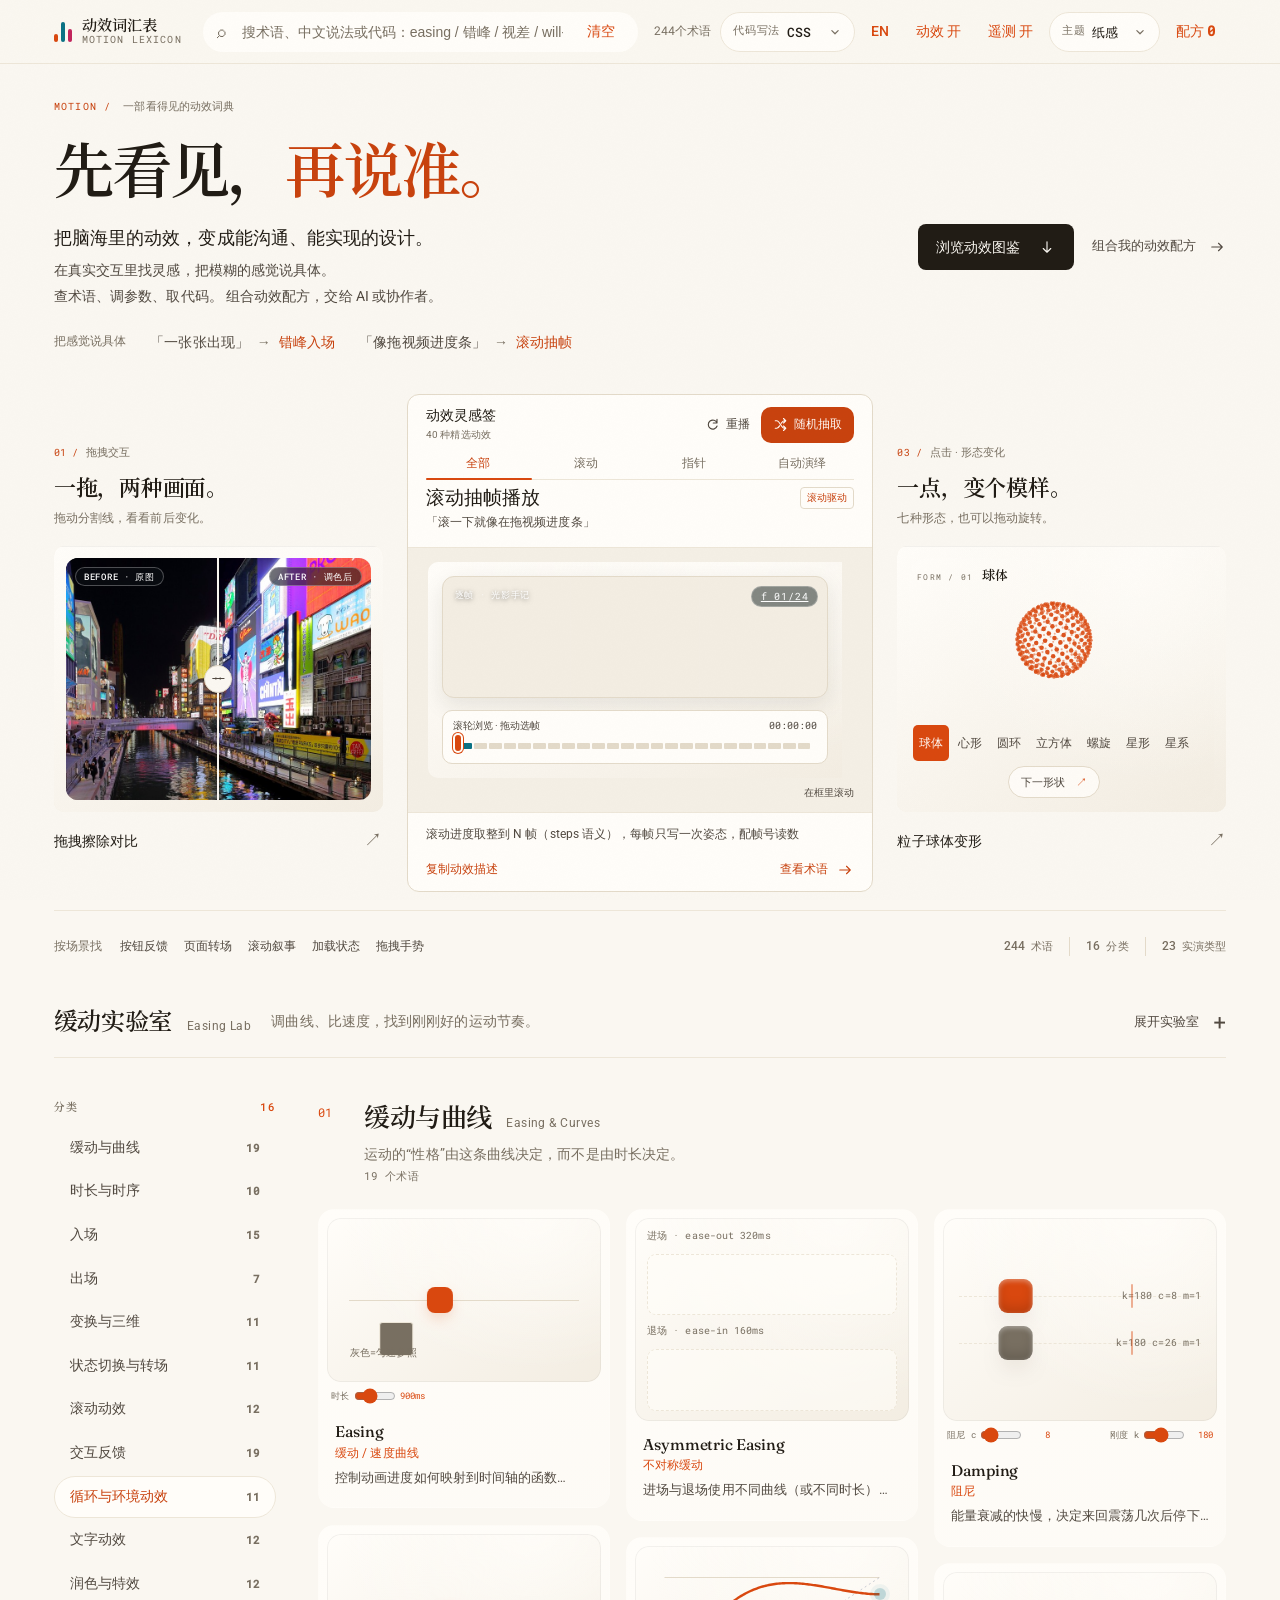
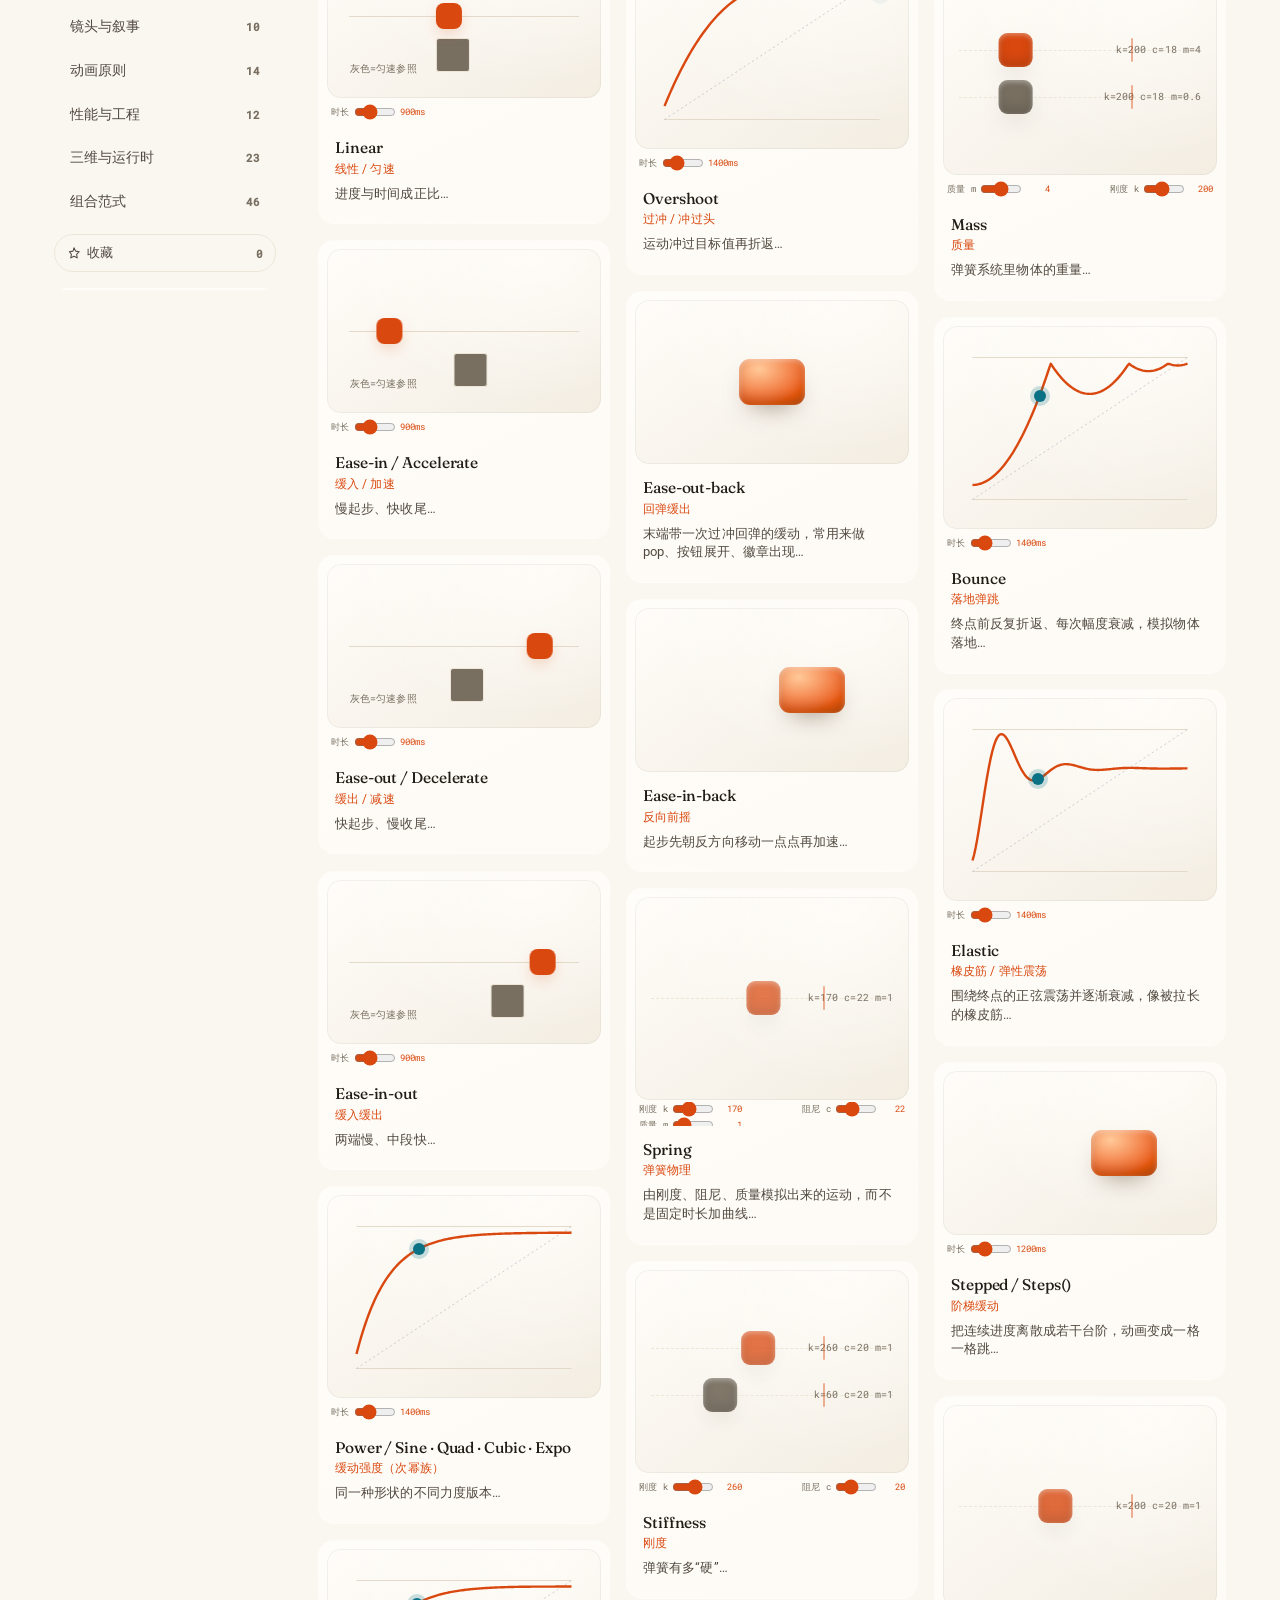
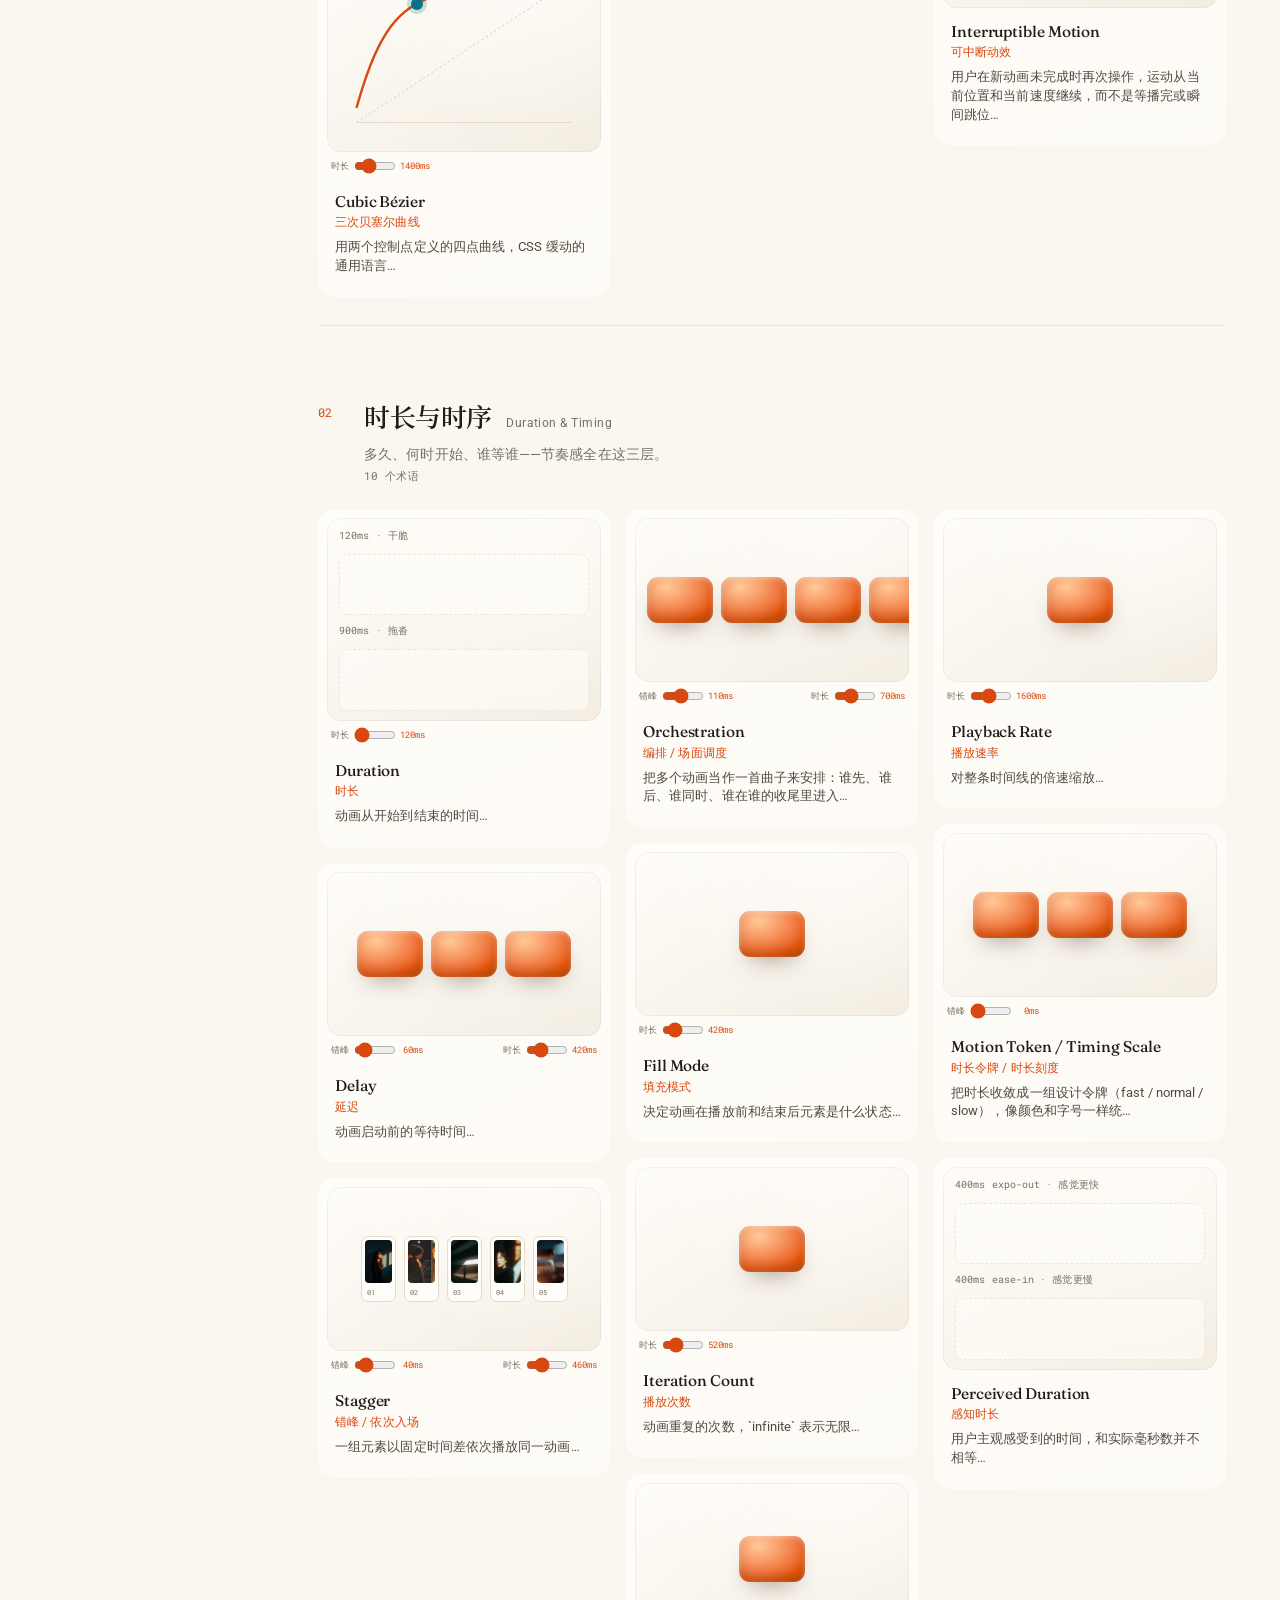
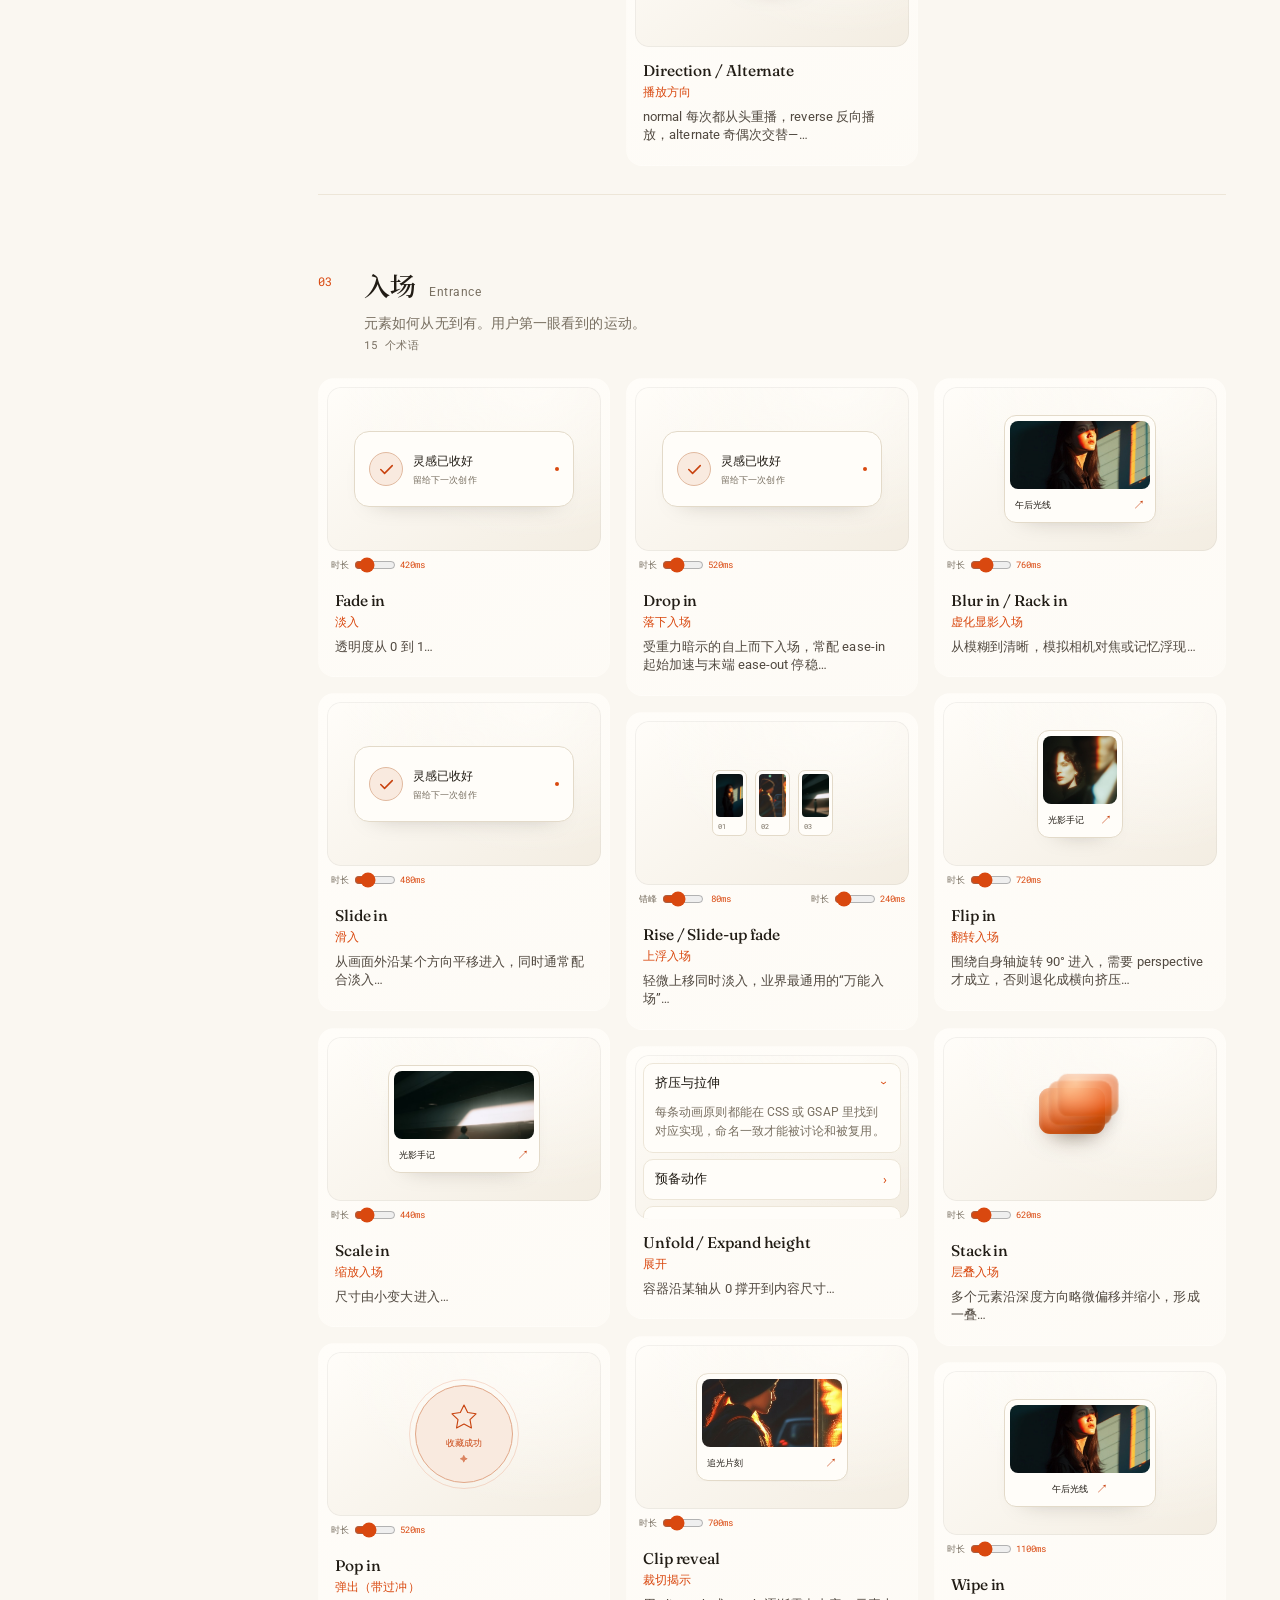
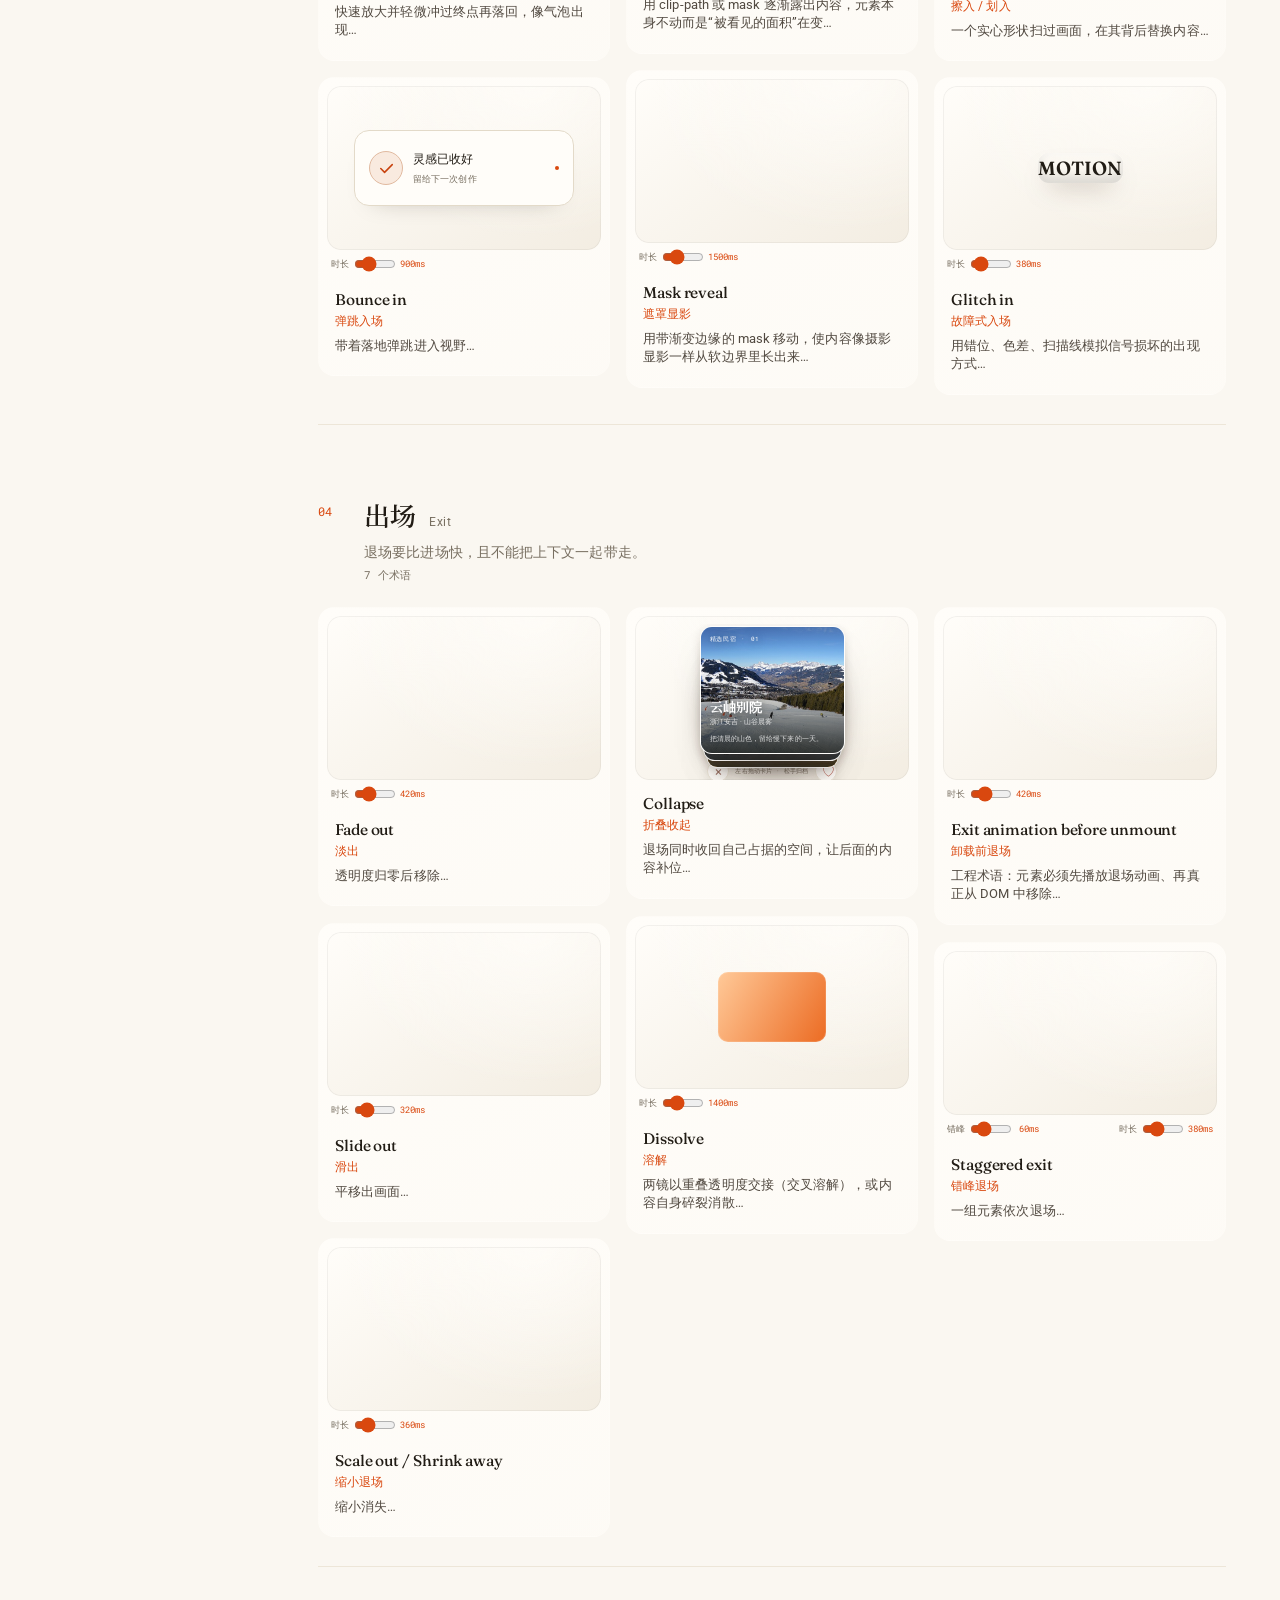
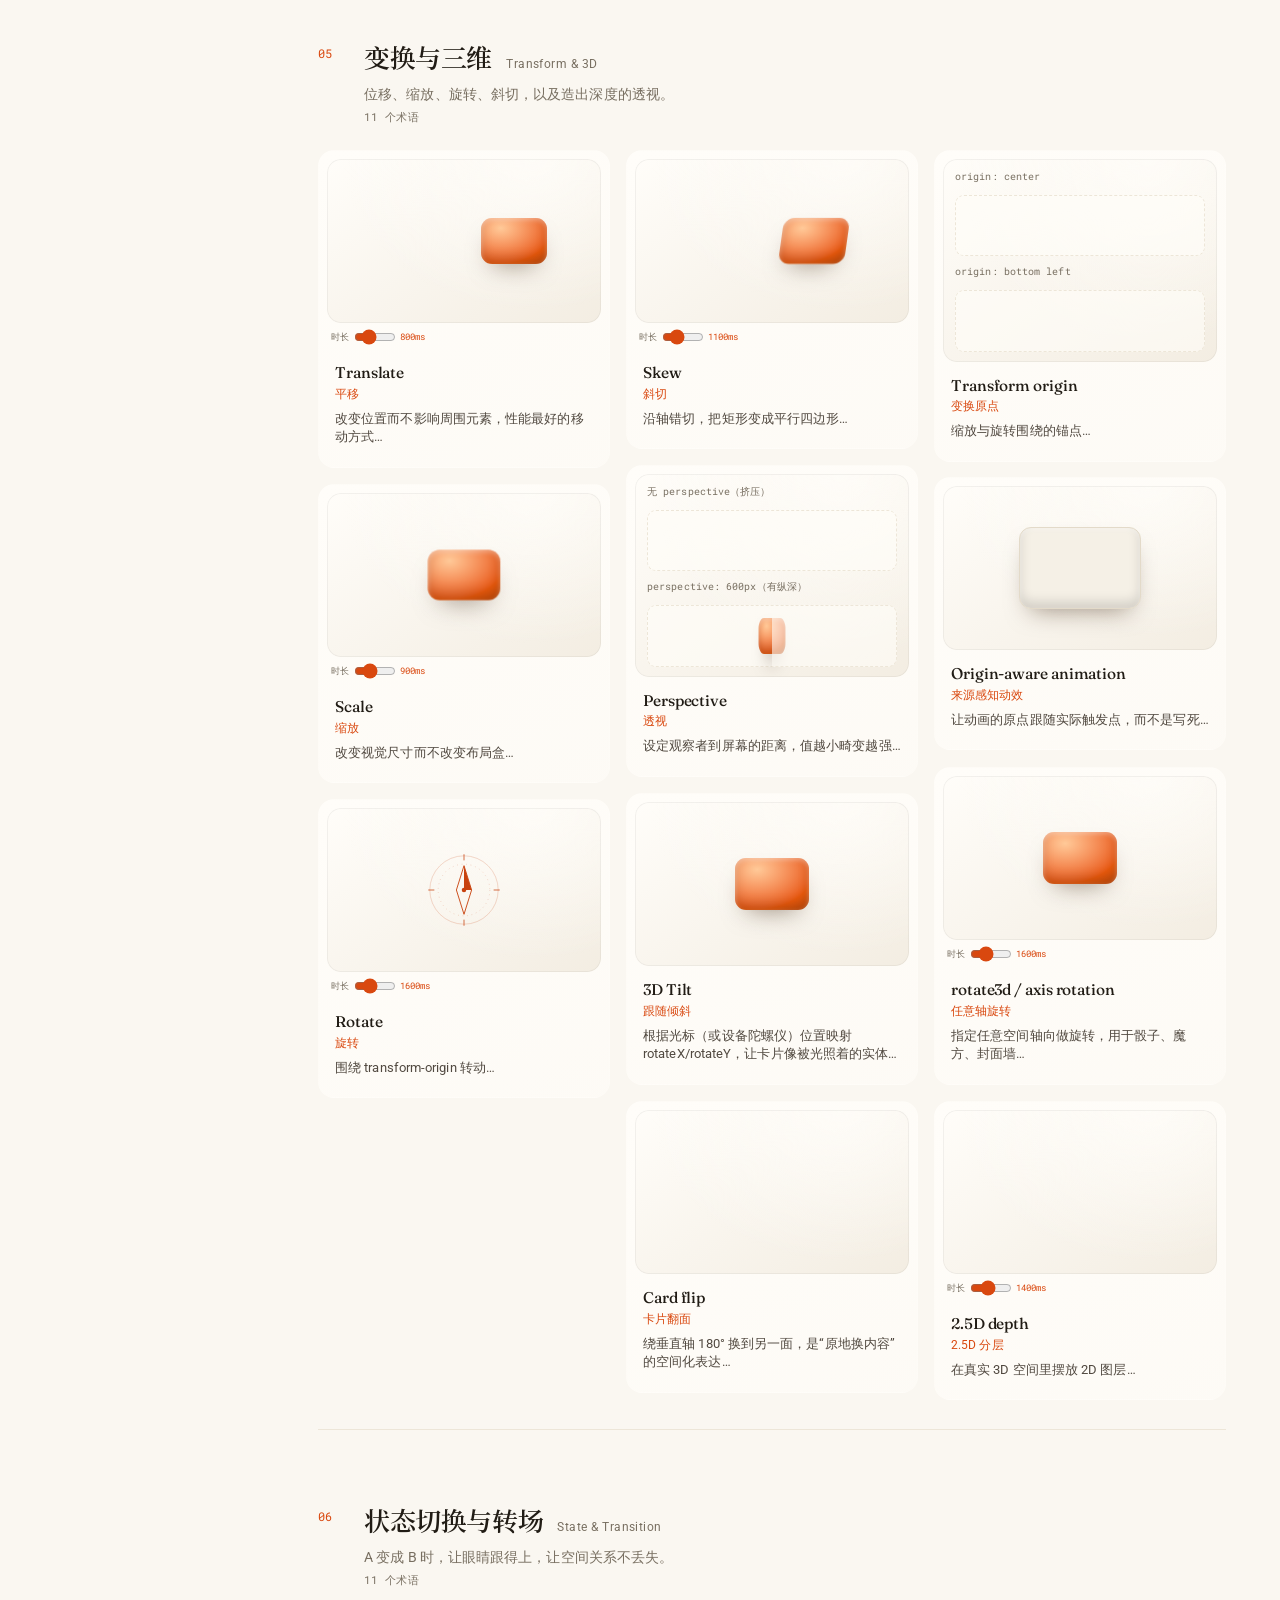
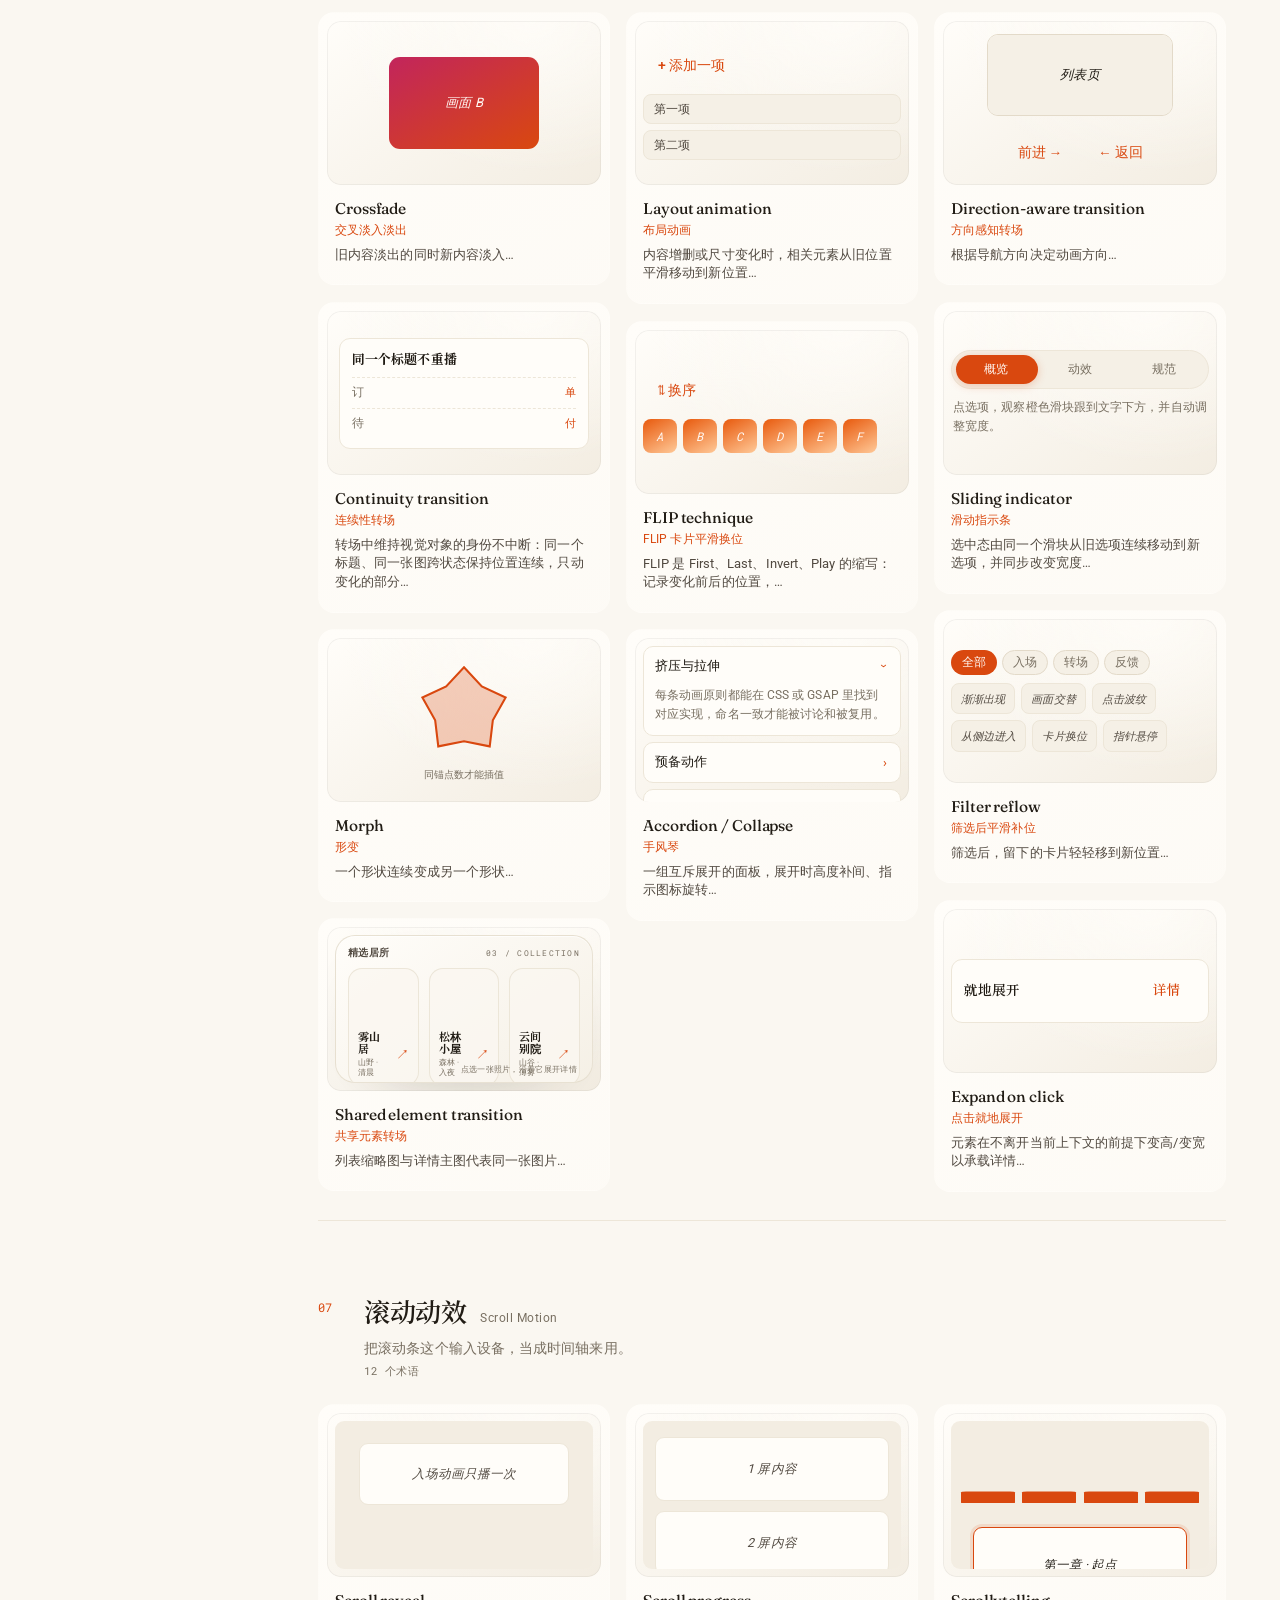
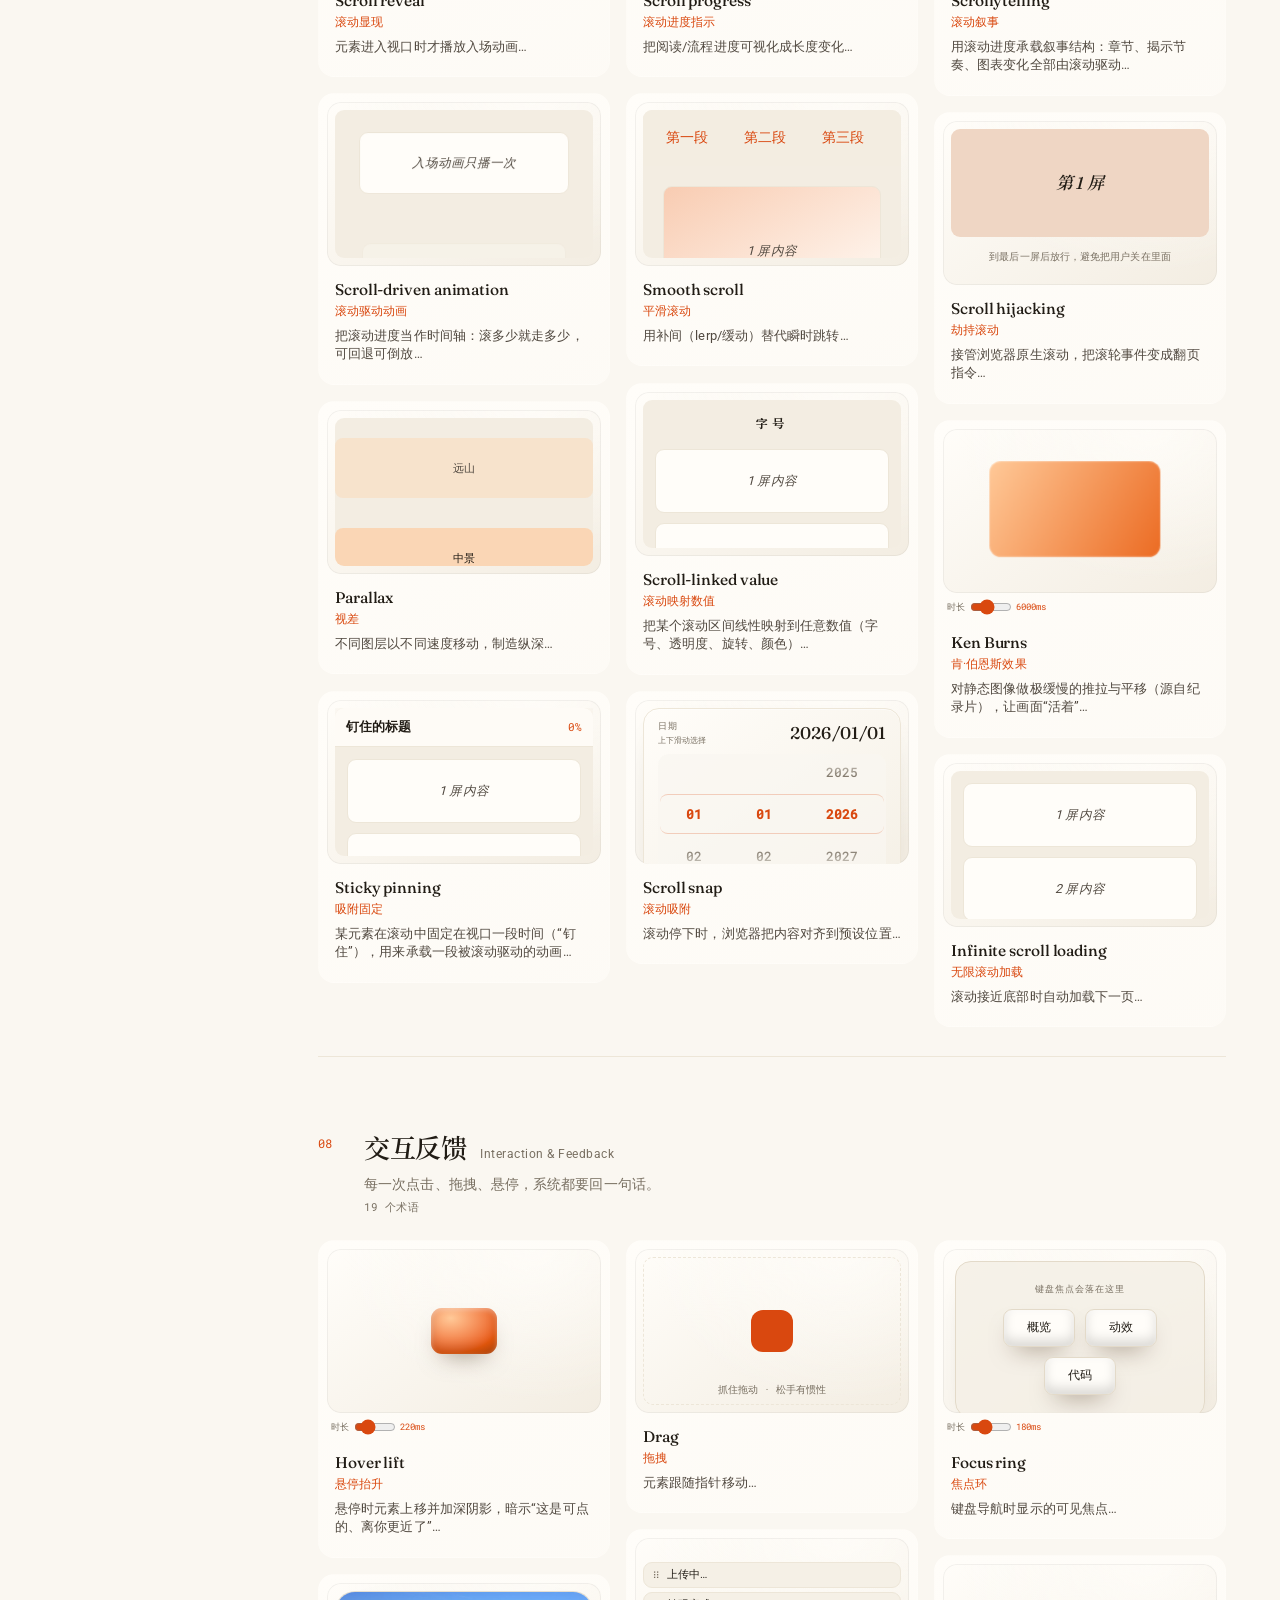
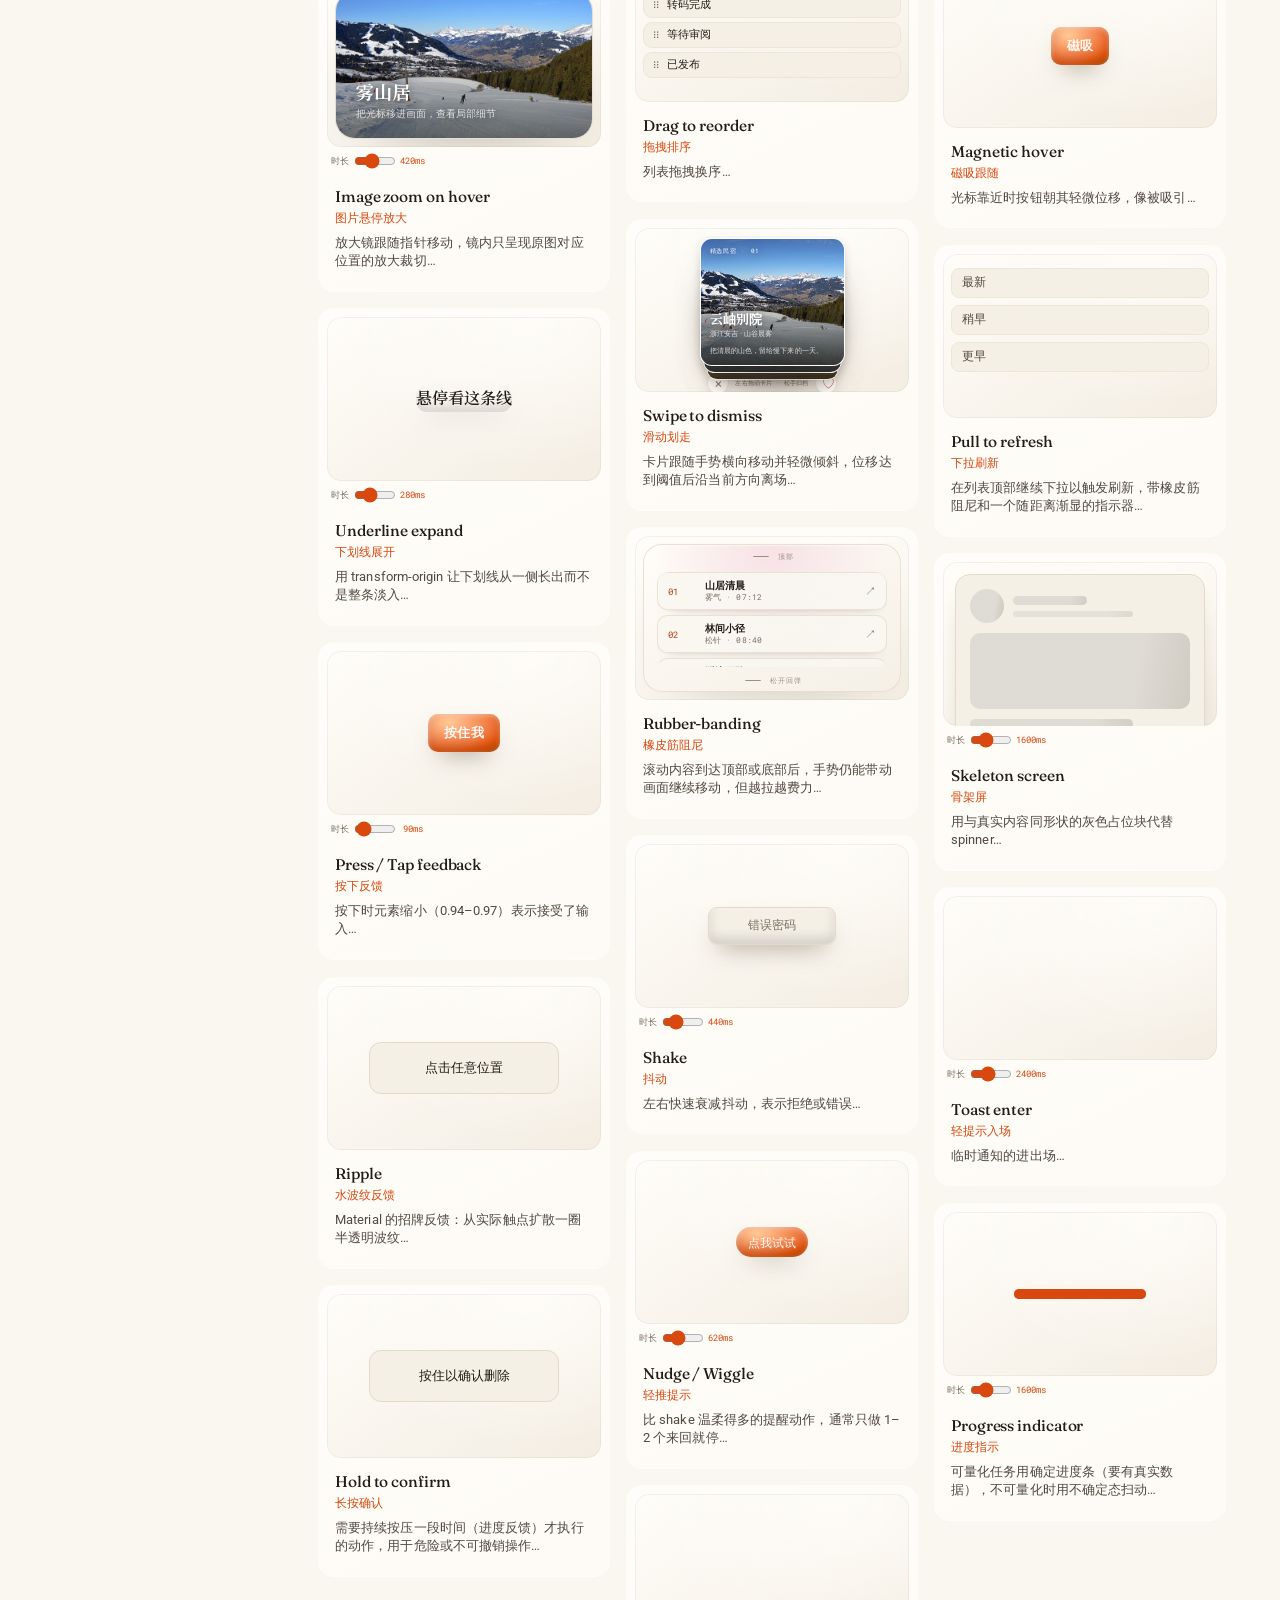
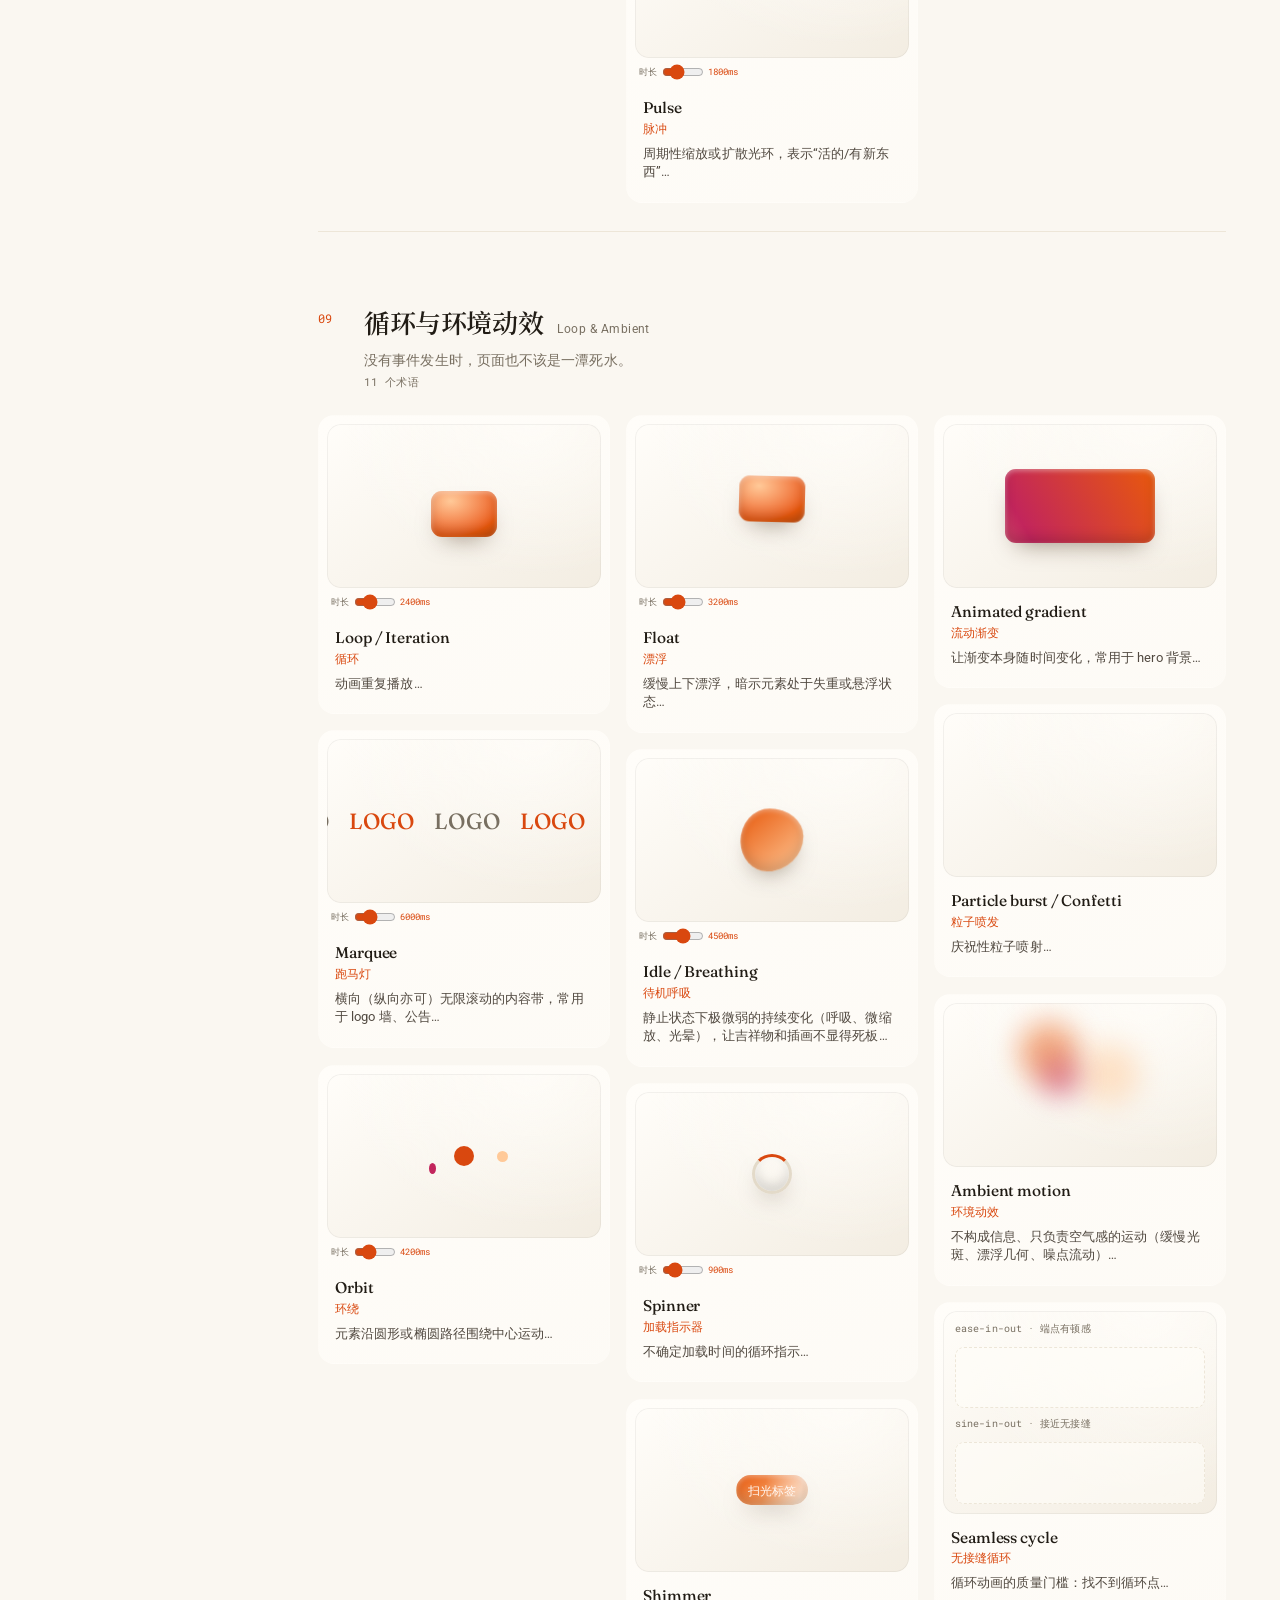
==== commit 2487d112: "feat: design motion lexicon favicon" ====
--- a/index.html
+++ b/index.html
@@ -11,11 +11,11 @@
 <meta property="og:type" content="website">
 <meta name="twitter:card" content="summary">
 <meta name="color-scheme" content="dark light">
-<link rel="stylesheet" href="assets/fonts/fonts.css?v=331">
-<link rel="stylesheet" href="assets/styles.css?v=331">
-<link rel="stylesheet" href="assets/hud.css?v=331">
-<link rel="stylesheet" href="assets/home-exhibit.css?v=331">
-<link rel="icon" href="data:image/svg+xml,<svg xmlns='http://www.w3.org/2000/svg' viewBox='0 0 100 100'><text y='.9em' font-size='90'>〜</text></svg>">
+<link rel="stylesheet" href="assets/fonts/fonts.css?v=332">
+<link rel="stylesheet" href="assets/styles.css?v=332">
+<link rel="stylesheet" href="assets/hud.css?v=332">
+<link rel="stylesheet" href="assets/home-exhibit.css?v=332">
+<link rel="icon" type="image/svg+xml" href="assets/favicon.svg?v=332">
 <!-- 首帧就定主题：等 app.js 启动才纠正的话，浅色用户每次都闪一下暗色 -->
 <script>
 (function () { try {
@@ -28,8 +28,8 @@
   document.documentElement.dataset.theme = t;
 } catch (e) {} })();
 </script>
-<link rel="stylesheet" href="assets/atlas.css?v=331">
-<link rel="stylesheet" href="assets/atelier.css?v=331">
+<link rel="stylesheet" href="assets/atlas.css?v=332">
+<link rel="stylesheet" href="assets/atelier.css?v=332">
 </head>
 <body>
 <a class="skip-link" href="#content">跳到主要内容</a>
@@ -300,24 +300,24 @@
 </div>
 
 <!-- 全部 defer：下载更早并行、不阻塞解析，defer 保证按文档顺序执行，全局变量依赖不受影响 -->
-<script defer src="assets/ease.js?v=331"></script>
-<script defer src="assets/data1.js?v=331"></script>
-<script defer src="assets/data2.js?v=331"></script>
-<script defer src="assets/app.js?v=331"></script>
-<script defer src="assets/motion.js?v=331"></script>
-<script defer src="assets/runtime.js?v=331"></script>
-<script defer src="assets/page-book.js?v=331"></script>
-<script defer src="assets/compound.js?v=331"></script>
-<script defer src="assets/refs.js?v=331"></script>
-<script defer src="assets/hud.js?v=331"></script>
-<script defer src="assets/params.js?v=331"></script>
-<script defer src="assets/atlas-canvas.js?v=331"></script>
-<script defer src="assets/atlas.js?v=331"></script>
-<script defer src="assets/atelier-studies.js?v=331"></script>
-<script defer src="assets/dialects.js?v=331"></script>
-<script defer src="assets/i18n.js?v=331"></script>
-<script defer src="assets/lab.js?v=331"></script>
-<script defer src="assets/home.js?v=331"></script>
-<script defer src="assets/home-exhibit.js?v=331"></script>
+<script defer src="assets/ease.js?v=332"></script>
+<script defer src="assets/data1.js?v=332"></script>
+<script defer src="assets/data2.js?v=332"></script>
+<script defer src="assets/app.js?v=332"></script>
+<script defer src="assets/motion.js?v=332"></script>
+<script defer src="assets/runtime.js?v=332"></script>
+<script defer src="assets/page-book.js?v=332"></script>
+<script defer src="assets/compound.js?v=332"></script>
+<script defer src="assets/refs.js?v=332"></script>
+<script defer src="assets/hud.js?v=332"></script>
+<script defer src="assets/params.js?v=332"></script>
+<script defer src="assets/atlas-canvas.js?v=332"></script>
+<script defer src="assets/atlas.js?v=332"></script>
+<script defer src="assets/atelier-studies.js?v=332"></script>
+<script defer src="assets/dialects.js?v=332"></script>
+<script defer src="assets/i18n.js?v=332"></script>
+<script defer src="assets/lab.js?v=332"></script>
+<script defer src="assets/home.js?v=332"></script>
+<script defer src="assets/home-exhibit.js?v=332"></script>
 </body>
 </html>
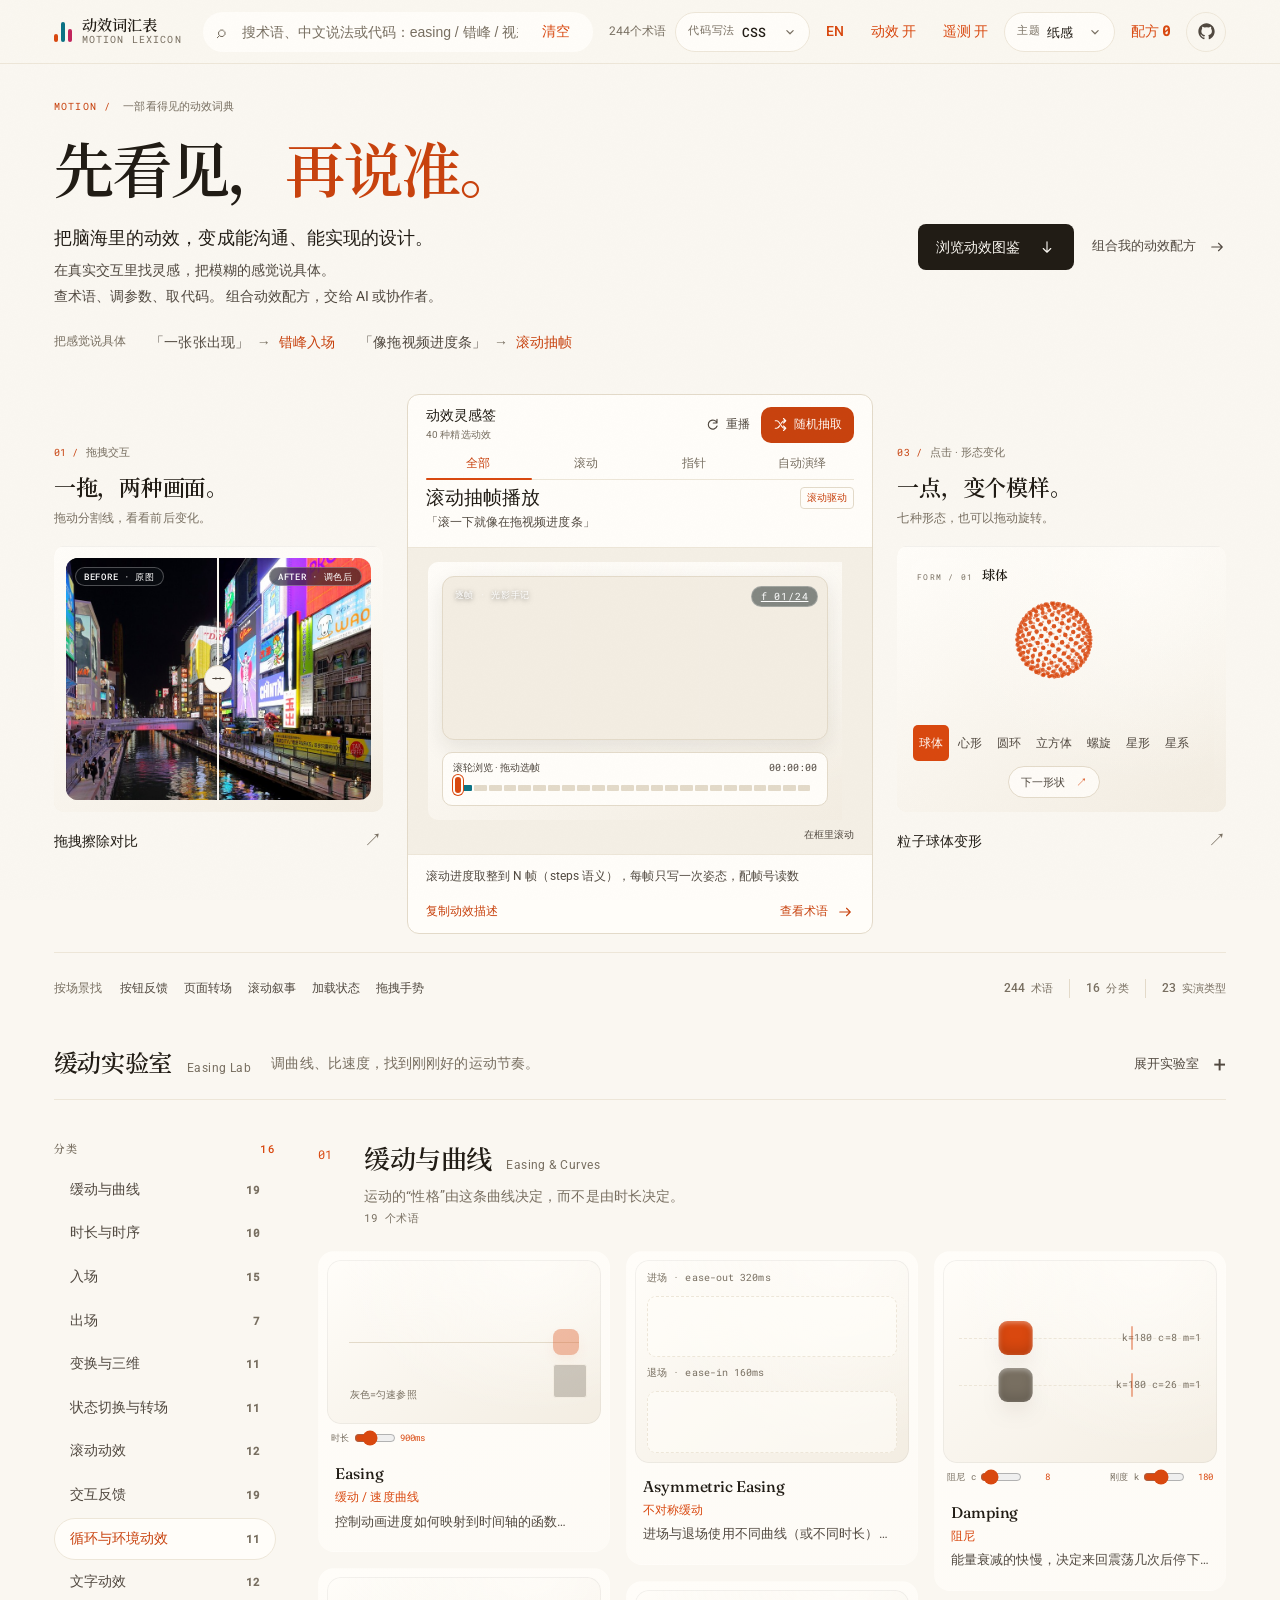
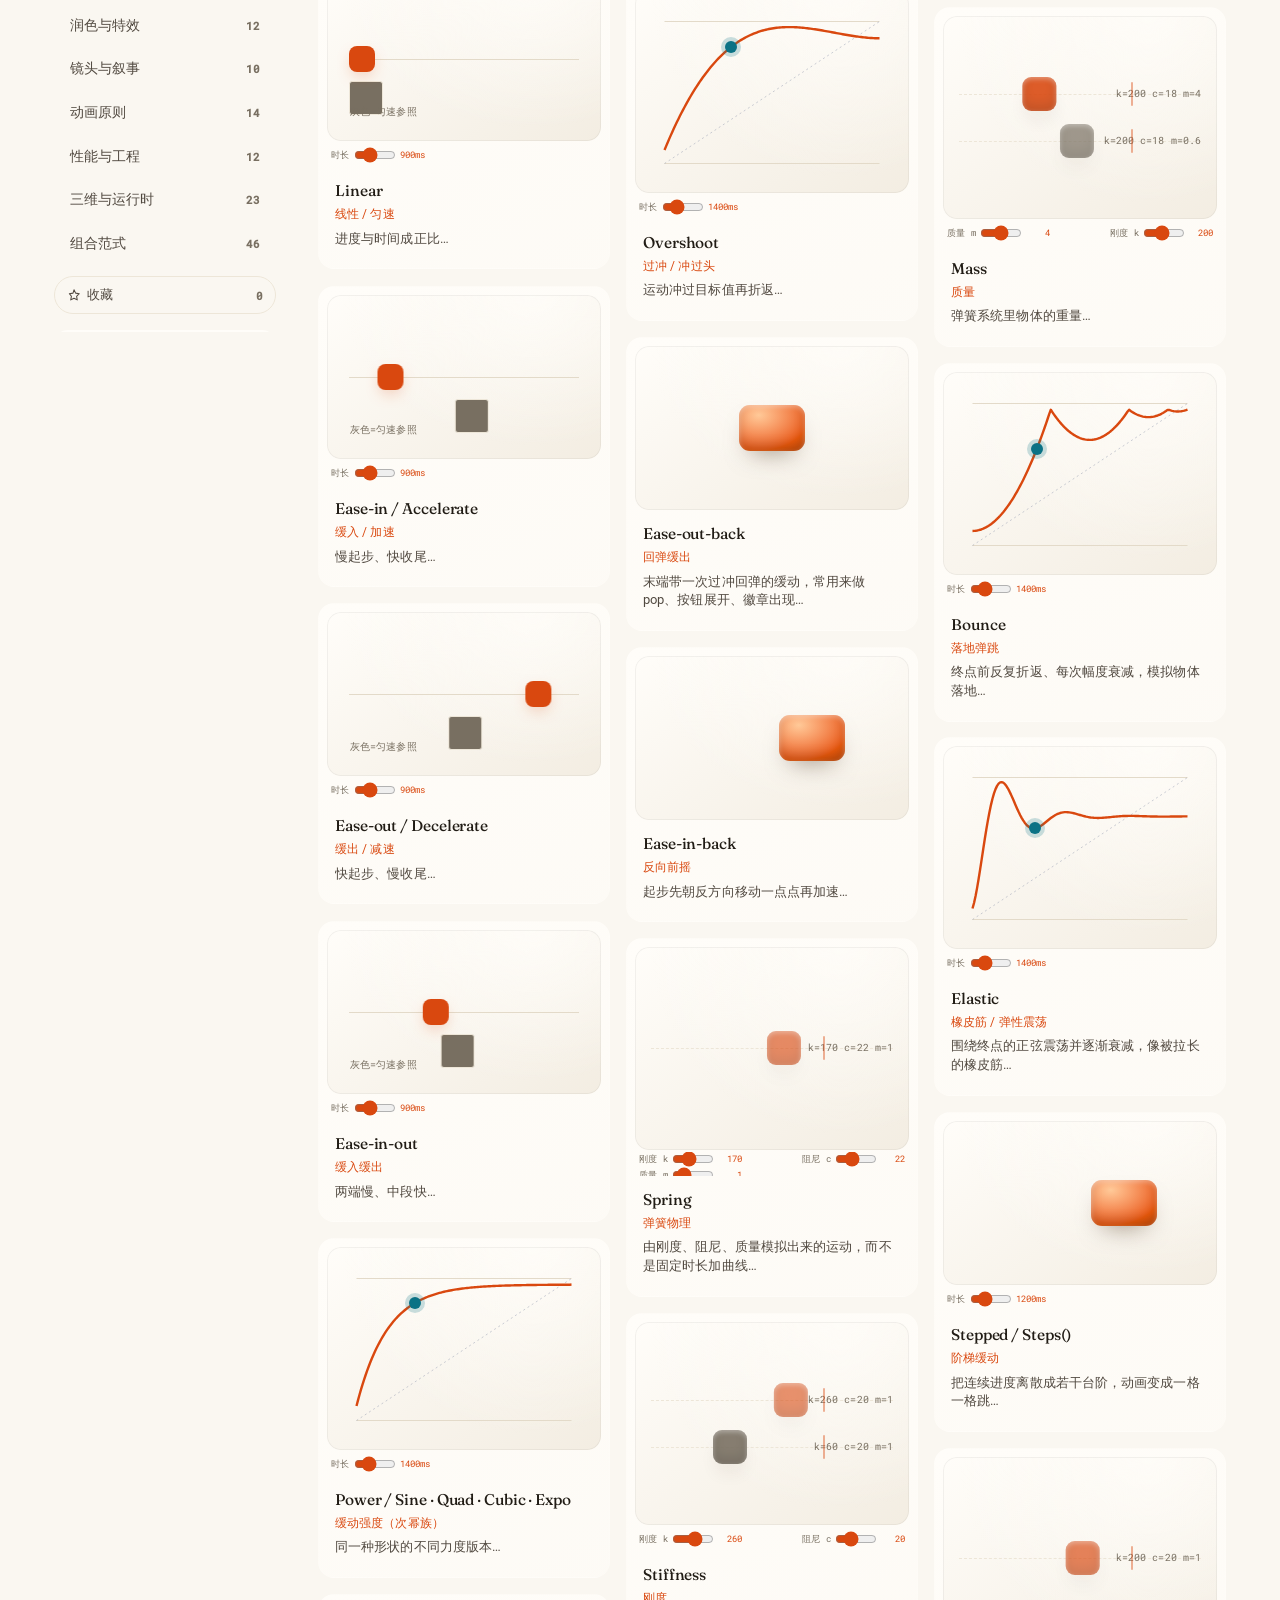
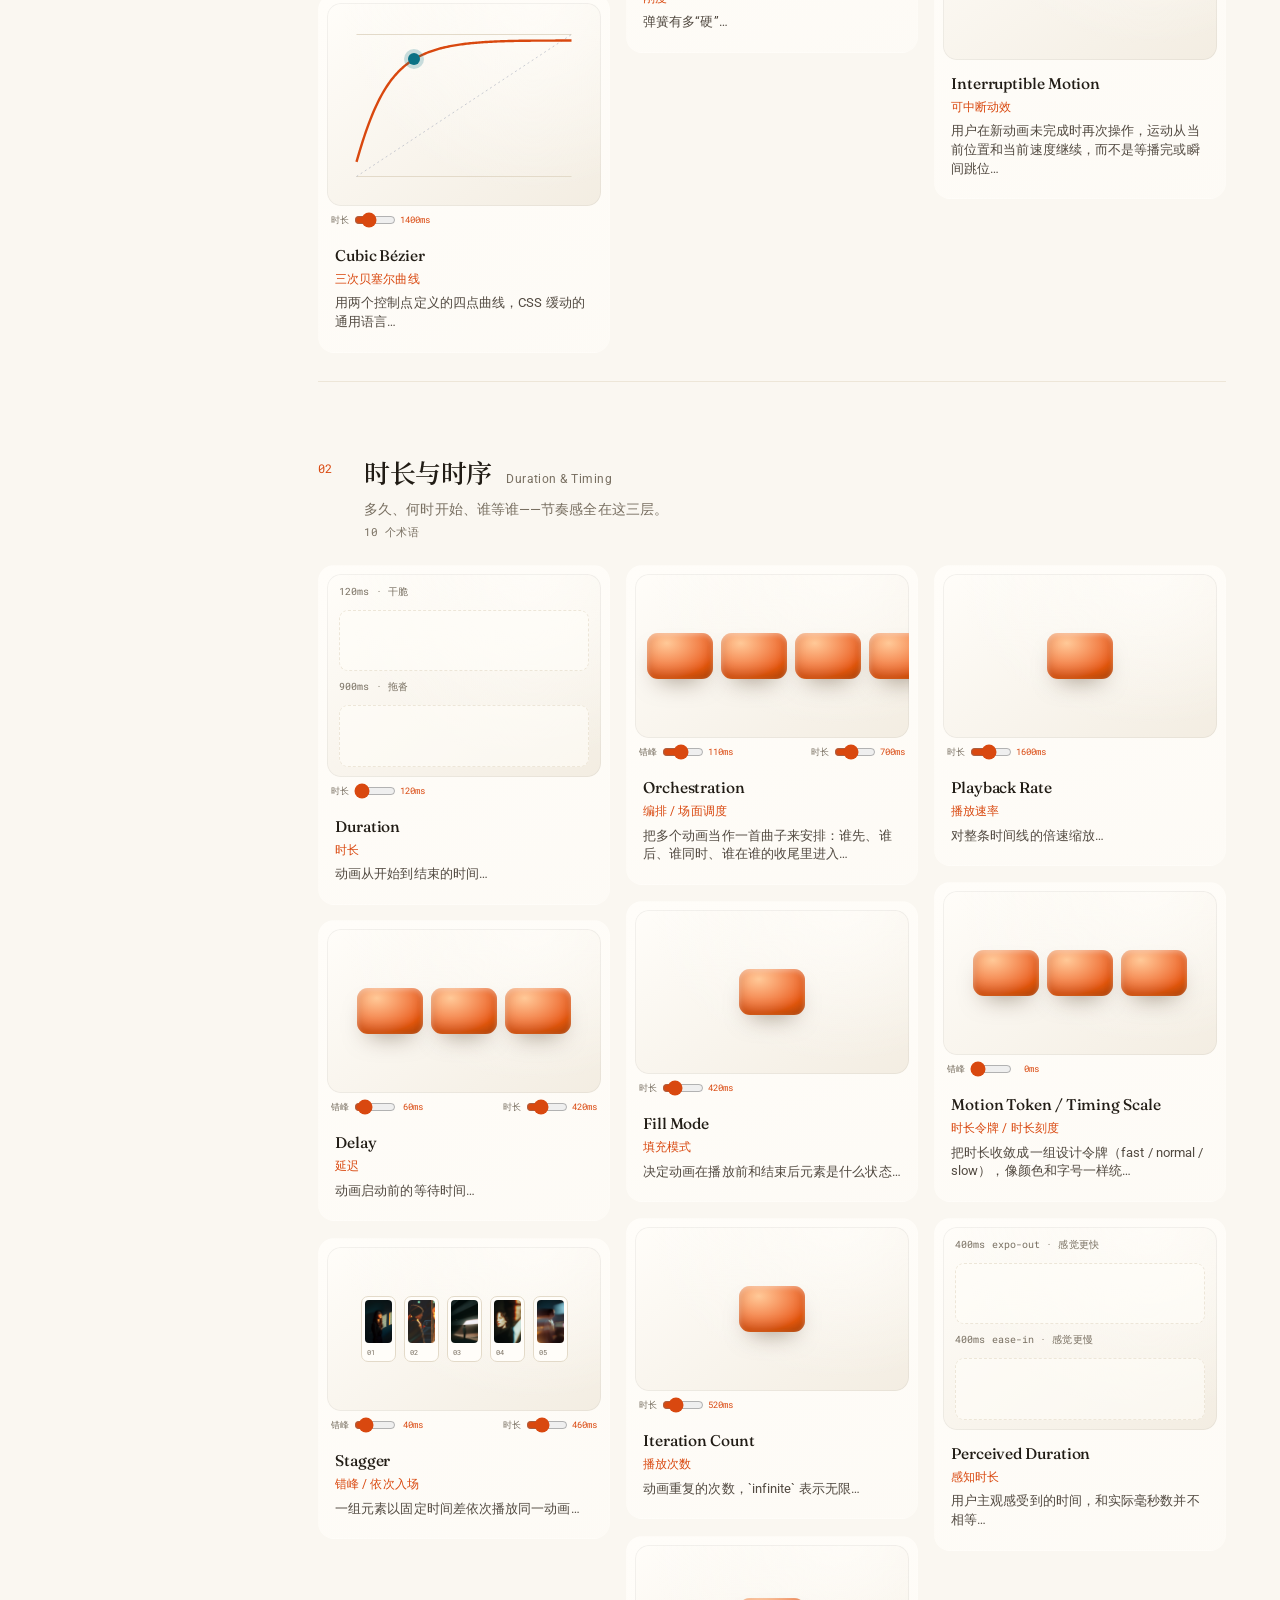
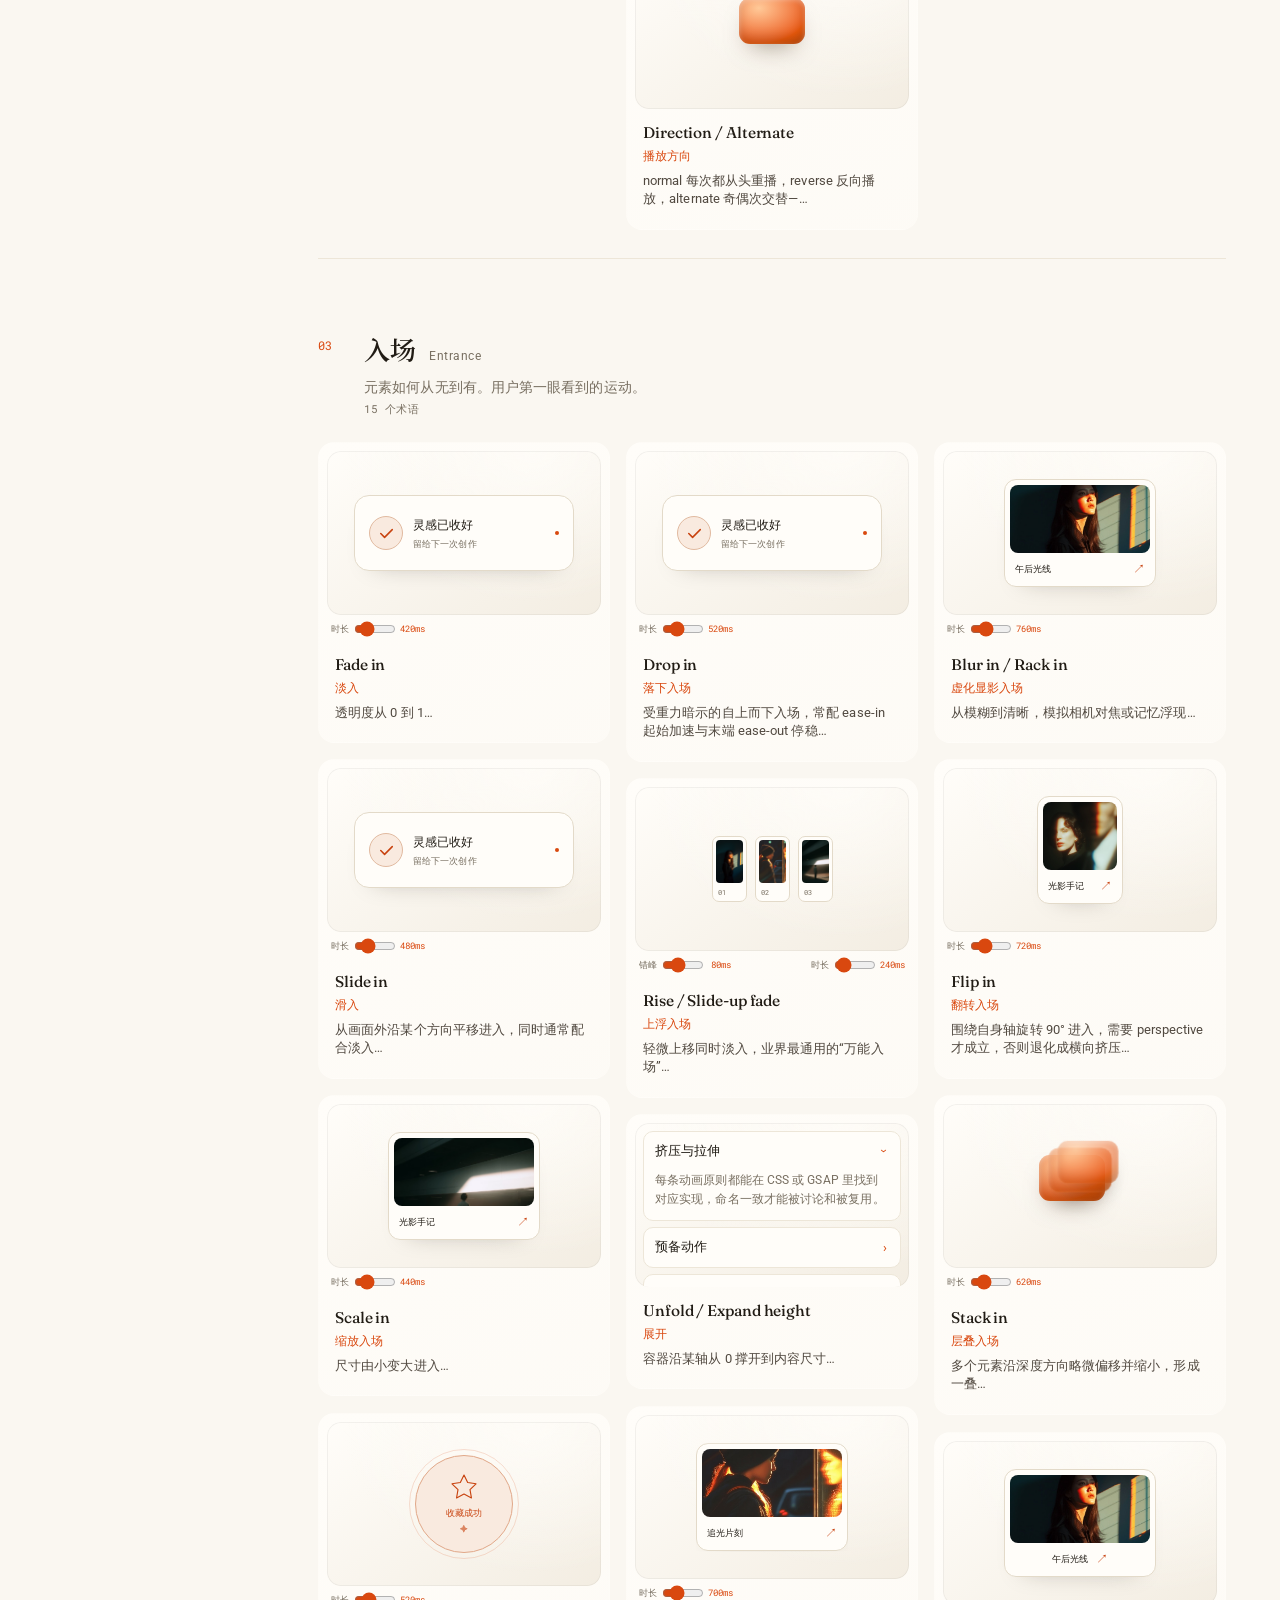
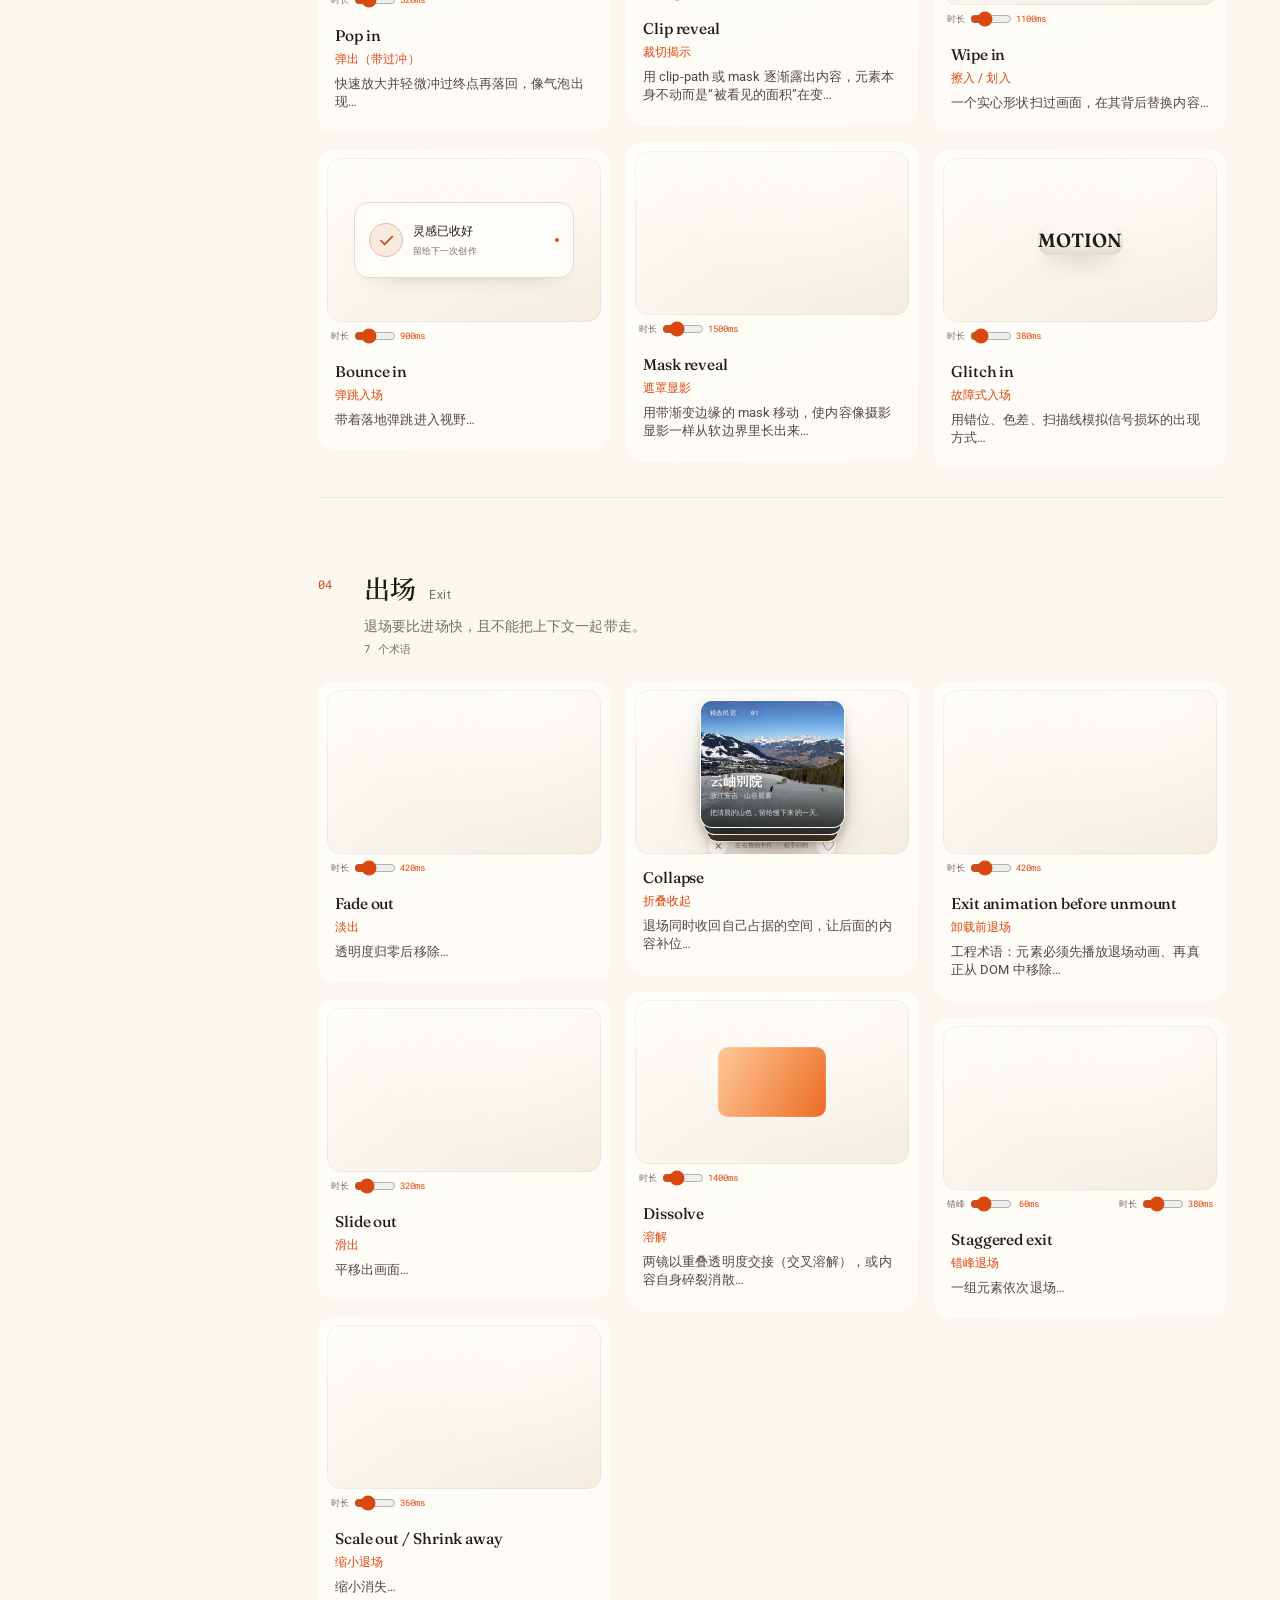
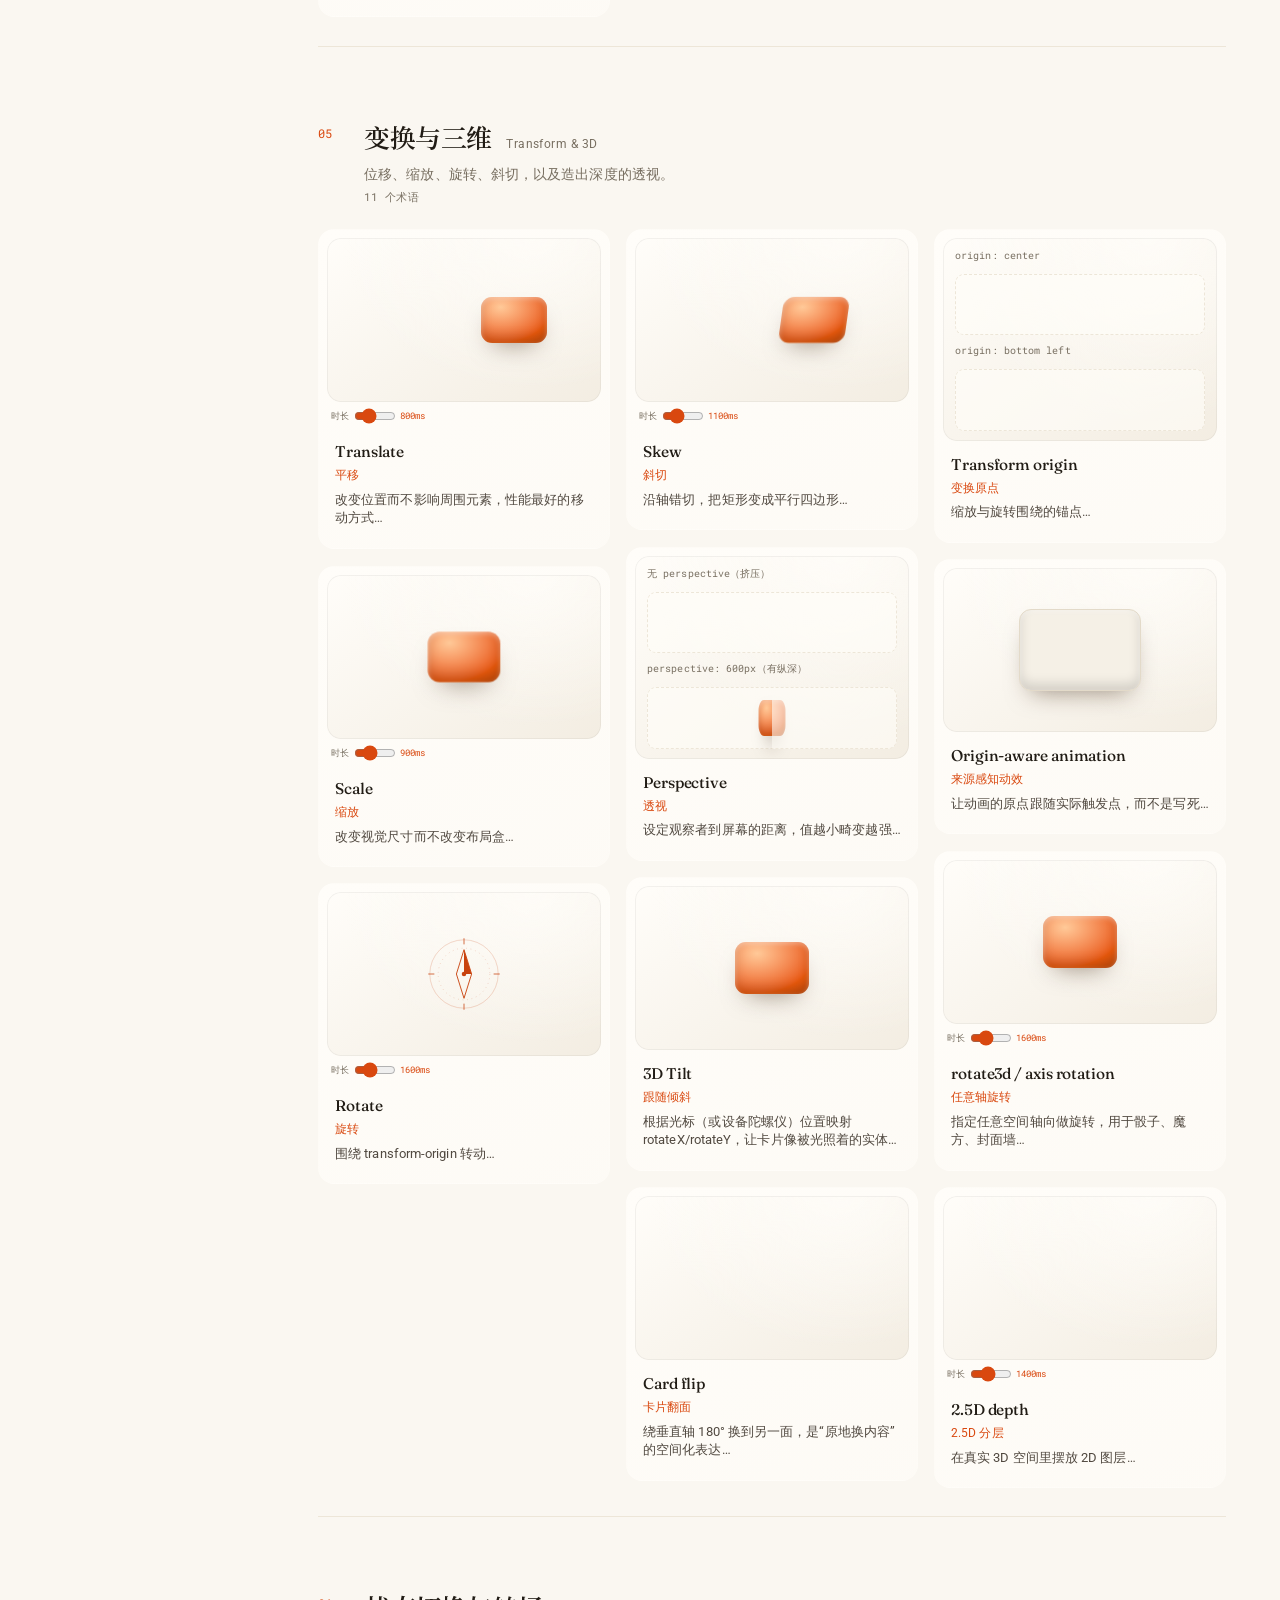
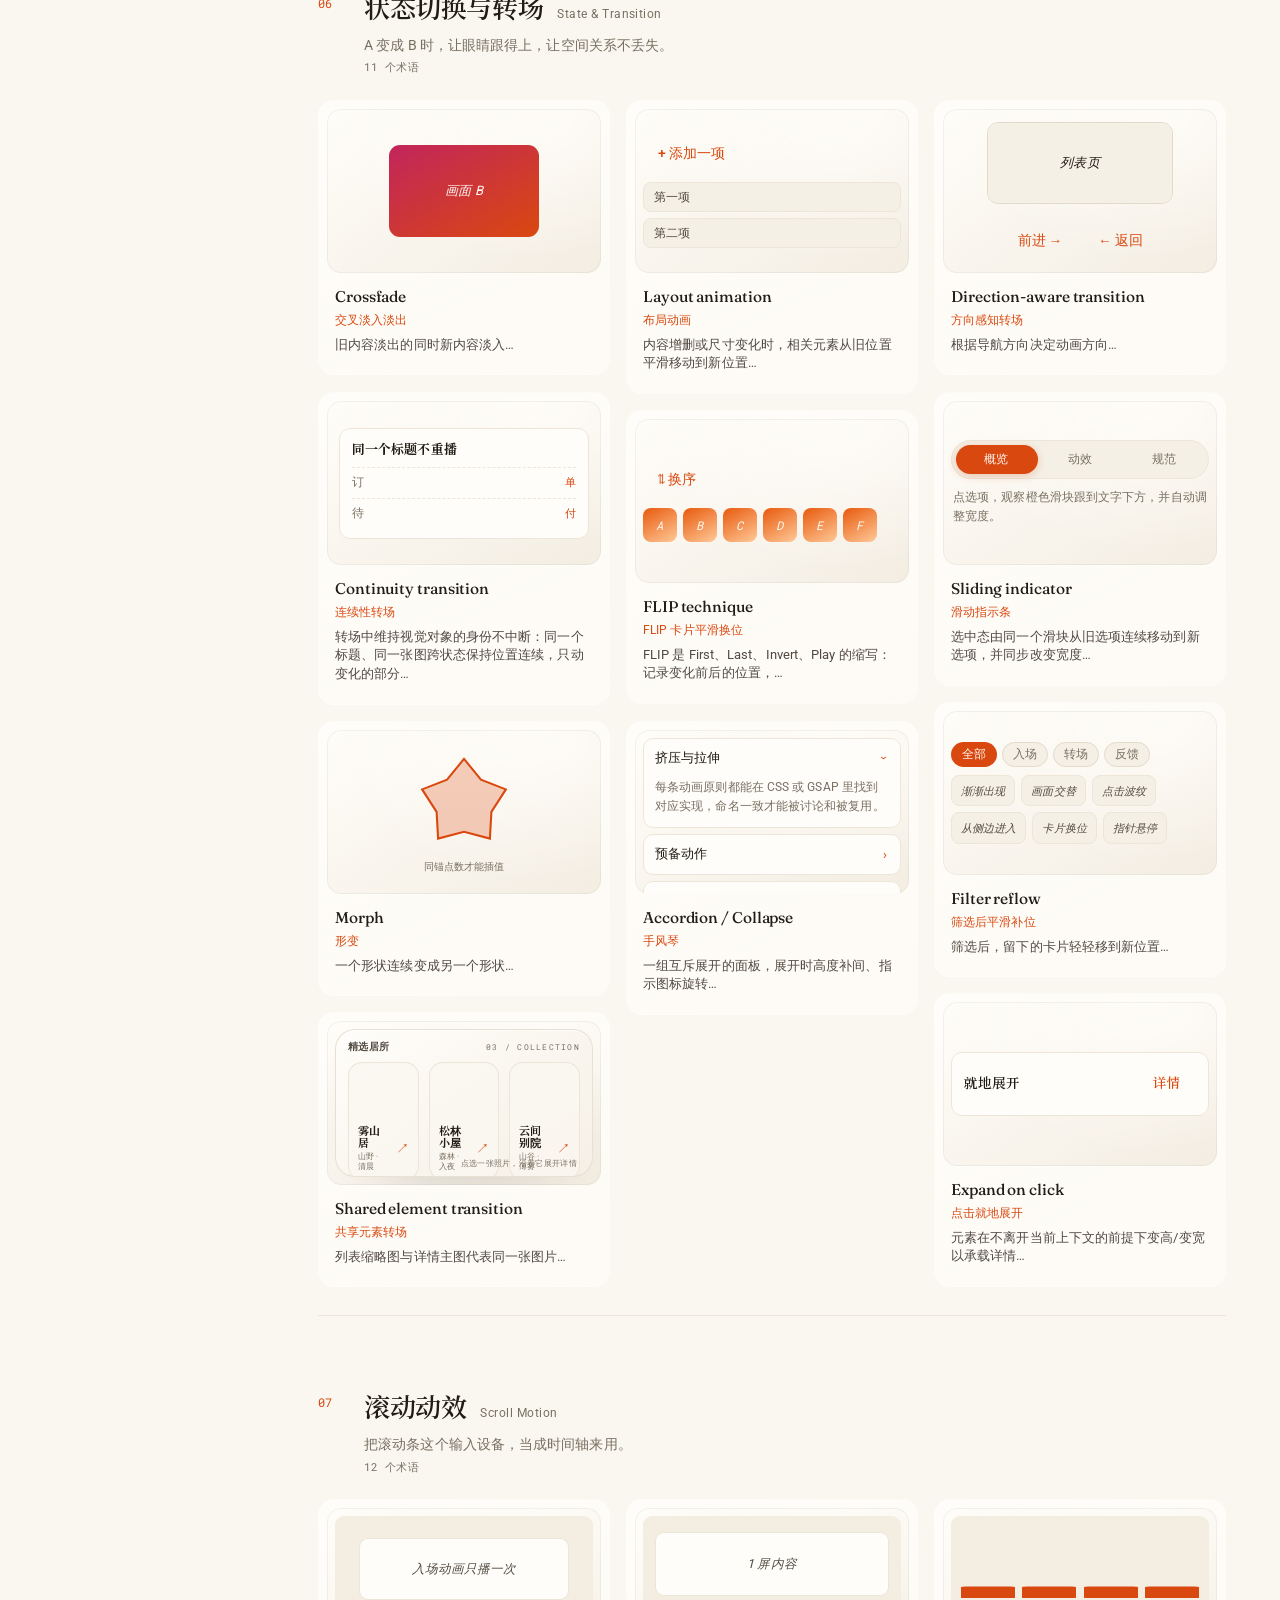
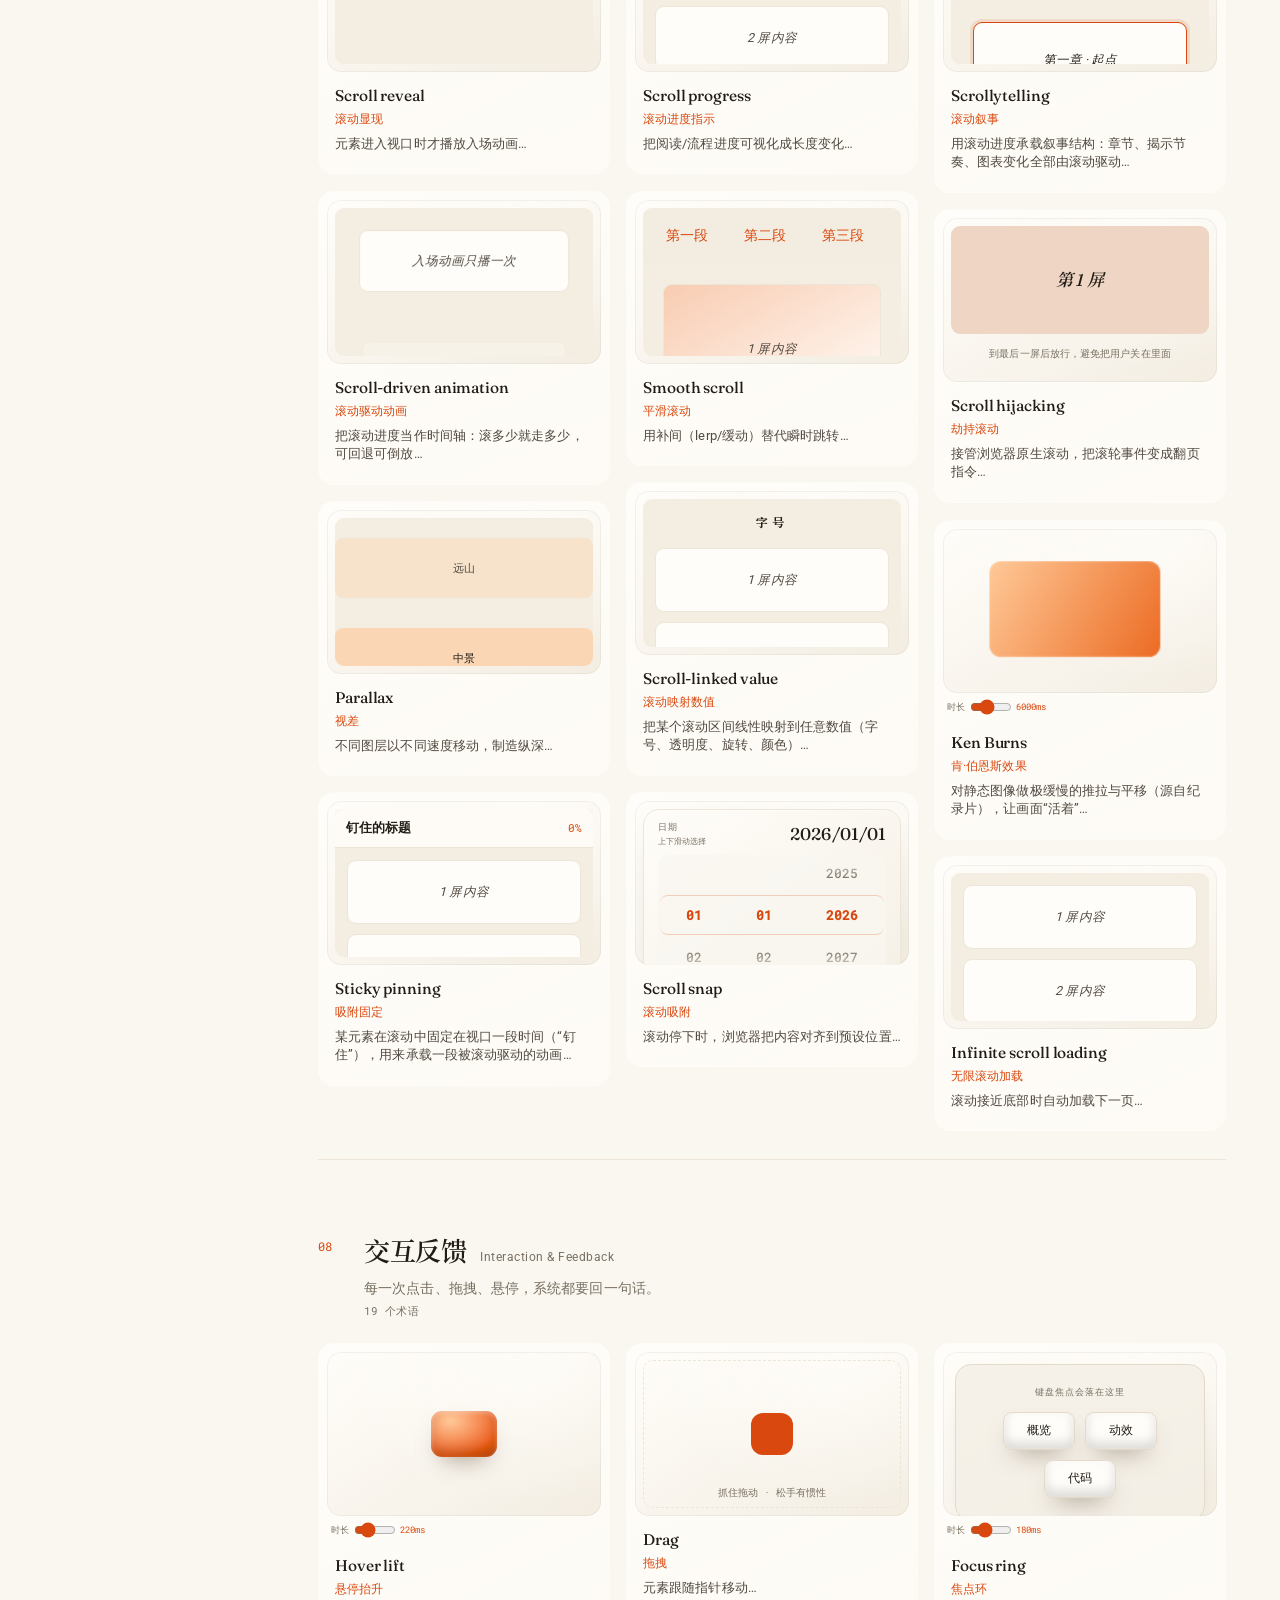
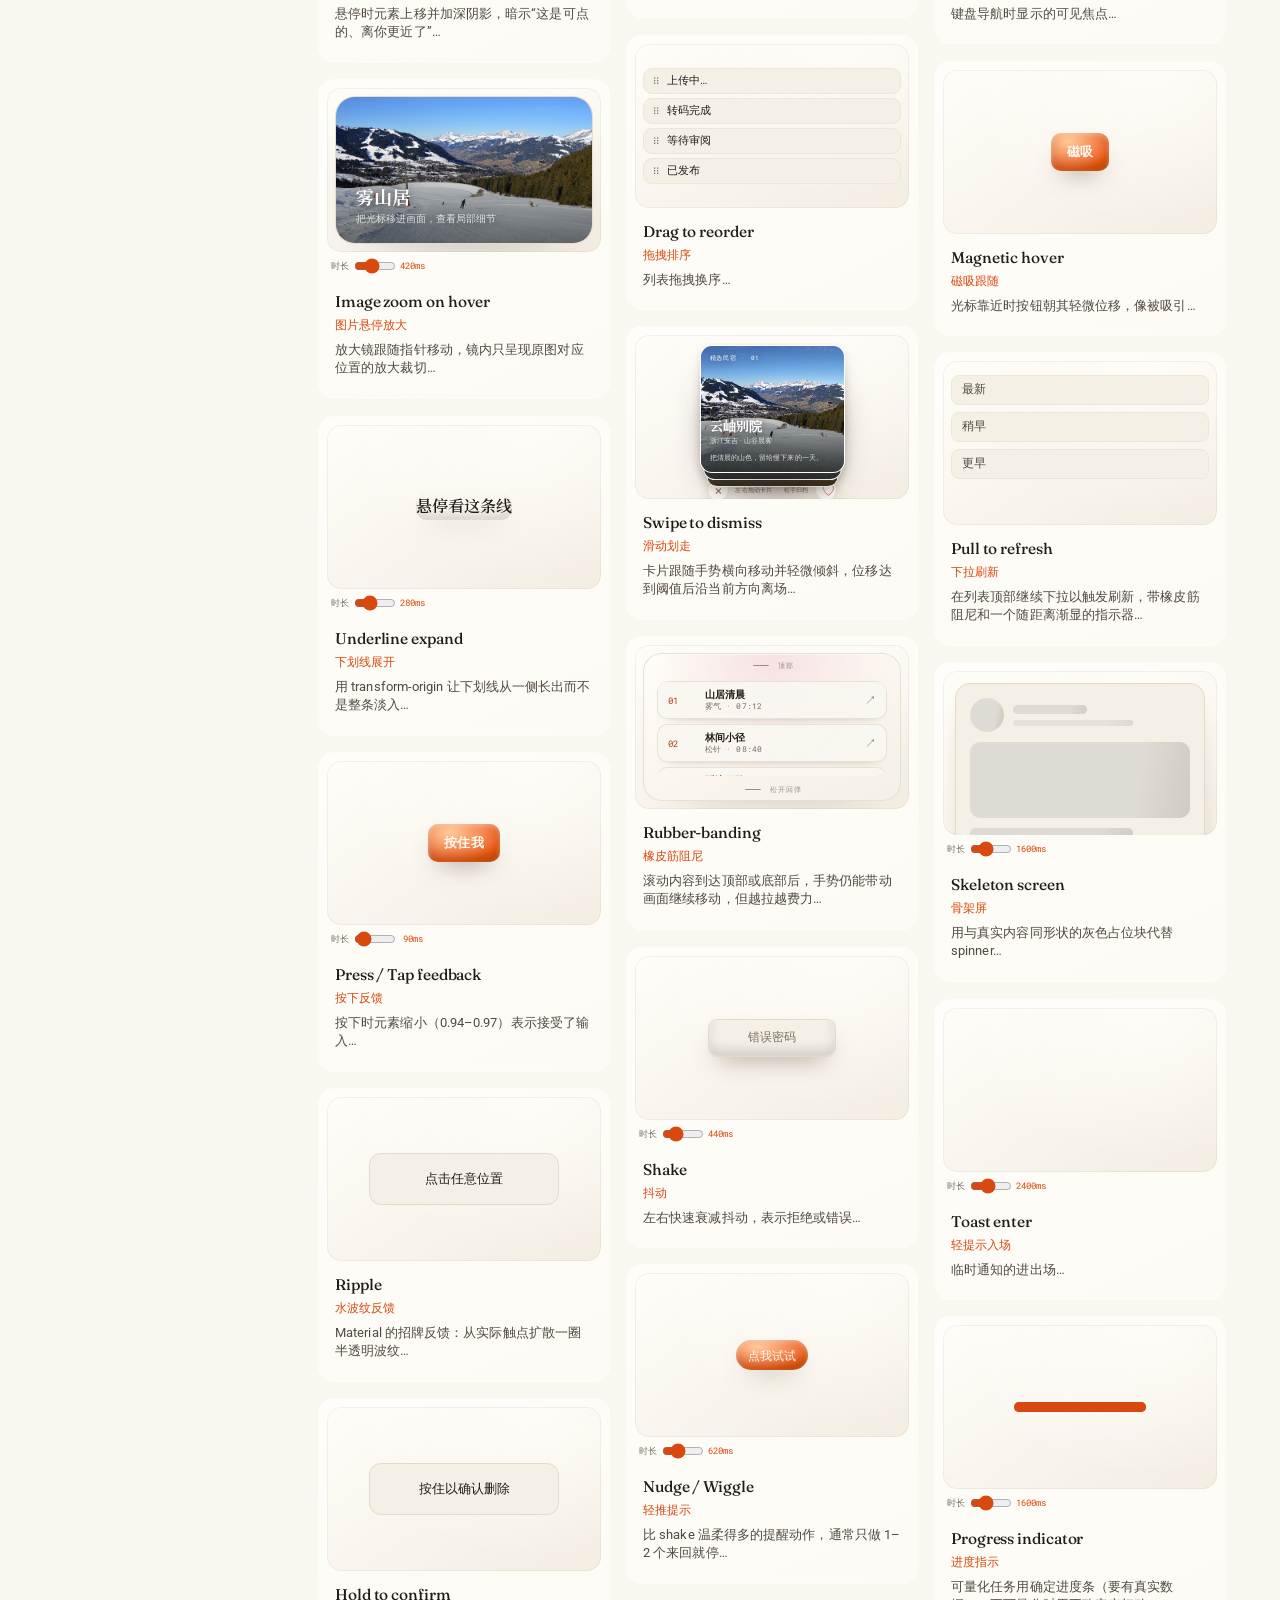
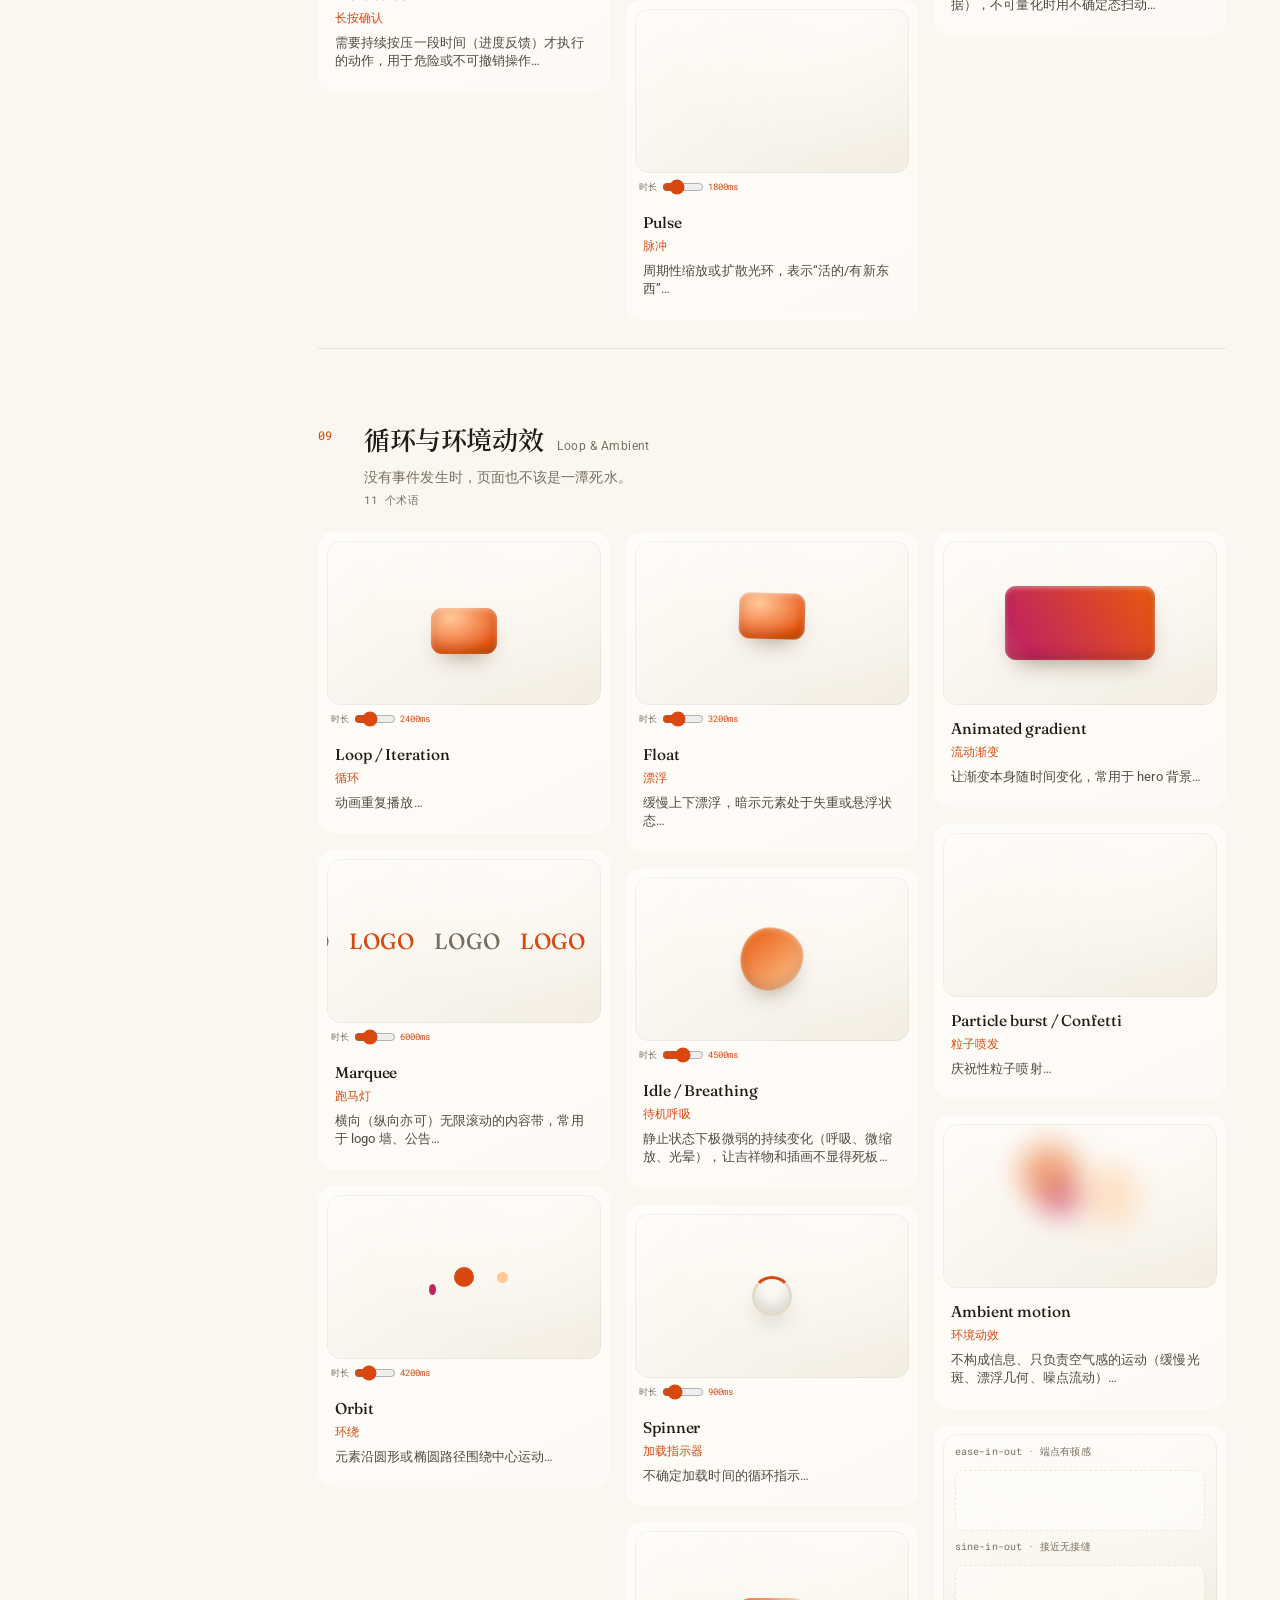
==== commit c388abc4: "fix: polish motion previews and README demos" ====
--- a/index.html
+++ b/index.html
@@ -11,11 +11,11 @@
 <meta property="og:type" content="website">
 <meta name="twitter:card" content="summary">
 <meta name="color-scheme" content="dark light">
-<link rel="stylesheet" href="assets/fonts/fonts.css?v=332">
-<link rel="stylesheet" href="assets/styles.css?v=332">
-<link rel="stylesheet" href="assets/hud.css?v=332">
-<link rel="stylesheet" href="assets/home-exhibit.css?v=332">
-<link rel="icon" type="image/svg+xml" href="assets/favicon.svg?v=332">
+<link rel="stylesheet" href="assets/fonts/fonts.css?v=337">
+<link rel="stylesheet" href="assets/styles.css?v=337">
+<link rel="stylesheet" href="assets/hud.css?v=337">
+<link rel="stylesheet" href="assets/home-exhibit.css?v=337">
+<link rel="icon" type="image/svg+xml" href="assets/favicon.svg?v=337">
 <!-- 首帧就定主题：等 app.js 启动才纠正的话，浅色用户每次都闪一下暗色 -->
 <script>
 (function () { try {
@@ -28,8 +28,8 @@
   document.documentElement.dataset.theme = t;
 } catch (e) {} })();
 </script>
-<link rel="stylesheet" href="assets/atlas.css?v=332">
-<link rel="stylesheet" href="assets/atelier.css?v=332">
+<link rel="stylesheet" href="assets/atlas.css?v=337">
+<link rel="stylesheet" href="assets/atelier.css?v=337">
 </head>
 <body>
 <a class="skip-link" href="#content">跳到主要内容</a>
@@ -73,6 +73,11 @@
       <div class="menu-list" id="theme-list" role="menu" aria-label="主题" tabindex="-1" hidden></div>
     </div>
     <button class="ghost recipe-open" type="button"><span data-i18n="recipe">配方</span> <b id="recipe-count">0</b></button>
+    <a class="ghost github-source" href="https://github.com/pursuerlin/motion-lexicon" target="_blank" rel="noopener noreferrer"
+      title="在 GitHub 查看源码" data-l10n="在 GitHub 查看源码" data-l10n-attr="title">
+      <svg viewBox="0 0 24 24" aria-hidden="true"><path fill="currentColor" d="M12 .5C5.65.5.5 5.65.5 12c0 5.09 3.3 9.4 7.88 10.93.58.11.79-.25.79-.56 0-.28-.01-1.02-.02-2-3.2.7-3.88-1.54-3.88-1.54-.53-1.34-1.3-1.7-1.3-1.7-1.07-.73.08-.72.08-.72 1.18.08 1.8 1.21 1.8 1.21 1.05 1.8 2.75 1.28 3.42.98.11-.76.41-1.28.75-1.58-2.55-.29-5.24-1.28-5.24-5.69 0-1.26.45-2.29 1.2-3.09-.12-.3-.52-1.46.11-3.04 0 0 .98-.31 3.2 1.18a11.1 11.1 0 0 1 5.83 0c2.22-1.49 3.2-1.18 3.2-1.18.63 1.58.23 2.74.11 3.04.75.8 1.2 1.83 1.2 3.09 0 4.42-2.69 5.39-5.25 5.68.42.36.8 1.09.8 2.2v3.26c0 .31.21.67.8.56C20.2 21.4 23.5 17.1 23.5 12 23.5 5.65 18.35.5 12 .5Z"/></svg>
+      <span class="sr-only" data-i18n="githubSource">GitHub 源码</span>
+    </a>
   </div>
   <div class="scroll-progress" id="scroll-progress" aria-hidden="true"><i></i></div>
 </header>
@@ -300,24 +305,24 @@
 </div>
 
 <!-- 全部 defer：下载更早并行、不阻塞解析，defer 保证按文档顺序执行，全局变量依赖不受影响 -->
-<script defer src="assets/ease.js?v=332"></script>
-<script defer src="assets/data1.js?v=332"></script>
-<script defer src="assets/data2.js?v=332"></script>
-<script defer src="assets/app.js?v=332"></script>
-<script defer src="assets/motion.js?v=332"></script>
-<script defer src="assets/runtime.js?v=332"></script>
-<script defer src="assets/page-book.js?v=332"></script>
-<script defer src="assets/compound.js?v=332"></script>
-<script defer src="assets/refs.js?v=332"></script>
-<script defer src="assets/hud.js?v=332"></script>
-<script defer src="assets/params.js?v=332"></script>
-<script defer src="assets/atlas-canvas.js?v=332"></script>
-<script defer src="assets/atlas.js?v=332"></script>
-<script defer src="assets/atelier-studies.js?v=332"></script>
-<script defer src="assets/dialects.js?v=332"></script>
-<script defer src="assets/i18n.js?v=332"></script>
-<script defer src="assets/lab.js?v=332"></script>
-<script defer src="assets/home.js?v=332"></script>
-<script defer src="assets/home-exhibit.js?v=332"></script>
+<script defer src="assets/ease.js?v=337"></script>
+<script defer src="assets/data1.js?v=337"></script>
+<script defer src="assets/data2.js?v=337"></script>
+<script defer src="assets/app.js?v=337"></script>
+<script defer src="assets/motion.js?v=337"></script>
+<script defer src="assets/runtime.js?v=337"></script>
+<script defer src="assets/page-book.js?v=337"></script>
+<script defer src="assets/compound.js?v=337"></script>
+<script defer src="assets/refs.js?v=337"></script>
+<script defer src="assets/hud.js?v=337"></script>
+<script defer src="assets/params.js?v=337"></script>
+<script defer src="assets/atlas-canvas.js?v=337"></script>
+<script defer src="assets/atlas.js?v=337"></script>
+<script defer src="assets/atelier-studies.js?v=337"></script>
+<script defer src="assets/dialects.js?v=337"></script>
+<script defer src="assets/i18n.js?v=337"></script>
+<script defer src="assets/lab.js?v=337"></script>
+<script defer src="assets/home.js?v=337"></script>
+<script defer src="assets/home-exhibit.js?v=337"></script>
 </body>
 </html>
--- a/assets/styles.css
+++ b/assets/styles.css
@@ -4310,5 +4310,7 @@
 #sections .grid > .term[hidden] { display: none; }
 #sections .grid .term .term-main { flex: none; padding: 14px 8px 12px; }
 #sections .grid .term .en { white-space: normal; overflow: visible; line-height: 1.3; }
+#sections .grid .term .term-main .en { display: block; flex: none; margin: 0; line-height: 1.35; white-space: normal; overflow: visible; text-overflow: clip; overflow-wrap: anywhere; }
+#sections .grid .term .term-main .zh { display: block; flex: none; min-height: 1.45em; margin: 4px 0 0; line-height: 1.45; }
 #sections .grid .term .brief { -webkit-line-clamp: 3; line-clamp: 3; }
 @media(max-width:600px) { #sections .grid { columns: 1; } }
--- a/assets/home-exhibit.css
+++ b/assets/home-exhibit.css
@@ -24,7 +24,7 @@
 .home-exhibit .browse-link:active { transform: scale(.97); }
 .home-exhibit .home-recipe svg, .home-exhibit .example-footer svg { transition: transform .22s var(--ease-out); }
 .home-exhibit .home-recipe:hover svg, .home-exhibit .example-footer a:hover svg { transform: translateX(3px); }
-.home-exhibit .motion-example { position: relative; isolation: isolate; grid-column: 2; grid-row: 2; width: 100%; max-width: none; height: 498px; grid-template-rows: 52px 36px 64px 266px minmax(0,1fr); border-radius: 12px; }
+.home-exhibit .motion-example { position: relative; isolation: isolate; grid-column: 2; grid-row: 2; width: 100%; max-width: none; height: 540px; grid-template-rows: 52px 36px 64px 308px minmax(0,1fr); border-radius: 12px; }
 .home-exhibit .example-hd { padding: 8px 18px 0; }
 .home-exhibit .example-eyebrow { font: 500 14px var(--body); }
 .home-exhibit .example-pool { font-size: 10px; }
@@ -42,7 +42,7 @@
 .home-exhibit #example-stage { height: 100%; min-height: 0; }
 .home-exhibit .example-caption { padding: 10px 18px 4px; grid-template-rows: minmax(0,1fr) 34px; gap: 4px; }
 .home-exhibit .example-term b { font-size: 19px; line-height: 24px; }
-.home-exhibit .example-spec { margin-top: 3px; font-size: 12px; line-height: 17px; color: var(--ink-2); }
+.home-exhibit .example-spec { display: block; margin-top: 3px; font-size: 12px; line-height: 17px; color: var(--ink-2); white-space: nowrap; overflow: hidden; text-overflow: ellipsis; overflow-wrap: normal; -webkit-line-clamp: unset; -webkit-box-orient: initial; }
 .home-exhibit .example-note { display: none; }
 .home-exhibit .example-footer { border-top: 0; }
 .home-exhibit .example-footer a, .home-exhibit #home-copy { min-height: 32px; }
@@ -115,8 +115,8 @@
   .home-exhibit .browse-link { min-height: 44px; padding: 10px 16px; }
   .home-exhibit .home-recipe { font-size: 12px; }
   .home-exhibit #example-stage .fr-shot { display: none; }
-  .home-exhibit .motion-example { order: 1; align-self: center; max-width: 460px; height: 470px; grid-template-rows: 52px 36px 64px 228px minmax(0,1fr); }
-  [data-lang=en] .home-exhibit .motion-example { grid-template-rows: 52px 36px 80px 212px minmax(0,1fr); }
+  .home-exhibit .motion-example { order: 1; align-self: center; max-width: 460px; height: 500px; grid-template-rows: 52px 36px 64px 258px minmax(0,1fr); }
+  [data-lang=en] .home-exhibit .motion-example { grid-template-rows: 52px 36px 80px 240px minmax(0,1fr); }
   [data-lang=en] .home-exhibit .example-term b { white-space: normal; font-size: 17px; line-height: 20px; display: -webkit-box; -webkit-box-orient: vertical; -webkit-line-clamp: 2; }
   .exhibit-piece { order: 2; height: 418px; grid-template-rows: 82px 256px minmax(0,1fr); }
   .exhibit-piece-heading { padding: 0 0 12px; }
--- a/assets/atelier.css
+++ b/assets/atelier.css
@@ -121,6 +121,11 @@
 .topbar { padding-inline:max(clamp(16px,4.2vw,64px),calc((100vw - 1312px)/2));gap:16px; }
 .topbar .search { max-width:none;min-width:140px; }
 .topbar .brand { margin-right:5px; }
+.topbar .github-source { display:inline-flex;align-items:center;justify-content:center;flex:0 0 40px;width:40px;height:40px;min-height:40px;padding:0;border:1px solid var(--line-soft);border-radius:50%;color:var(--ink-2);text-decoration:none; }
+.topbar .top-tools > .github-source { padding:0; }
+.topbar .github-source svg { display:block;width:17px;height:17px; }
+.topbar .github-source:hover { color:var(--accent-strong);background:color-mix(in srgb,var(--accent) 9%,transparent);border-color:color-mix(in srgb,var(--accent) 26%,var(--line)); }
+.topbar .github-source:focus-visible { outline:2px solid var(--accent);outline-offset:3px; }
 @media(min-width:1101px) { .topbar .top-tools { gap:5px; }.topbar .menu-btn { padding-inline:12px; }.topbar .ghost { padding-inline:10px; } }
 @media(max-width:1100px) { .topbar { padding-inline:clamp(16px,4.2vw,64px);gap:8px 12px; } }
 @media(max-width:480px) { .topbar { gap:6px; }.fr-stamp { font-size:9px; }.term--detail .lm-pin { padding-inline:20px; } }
